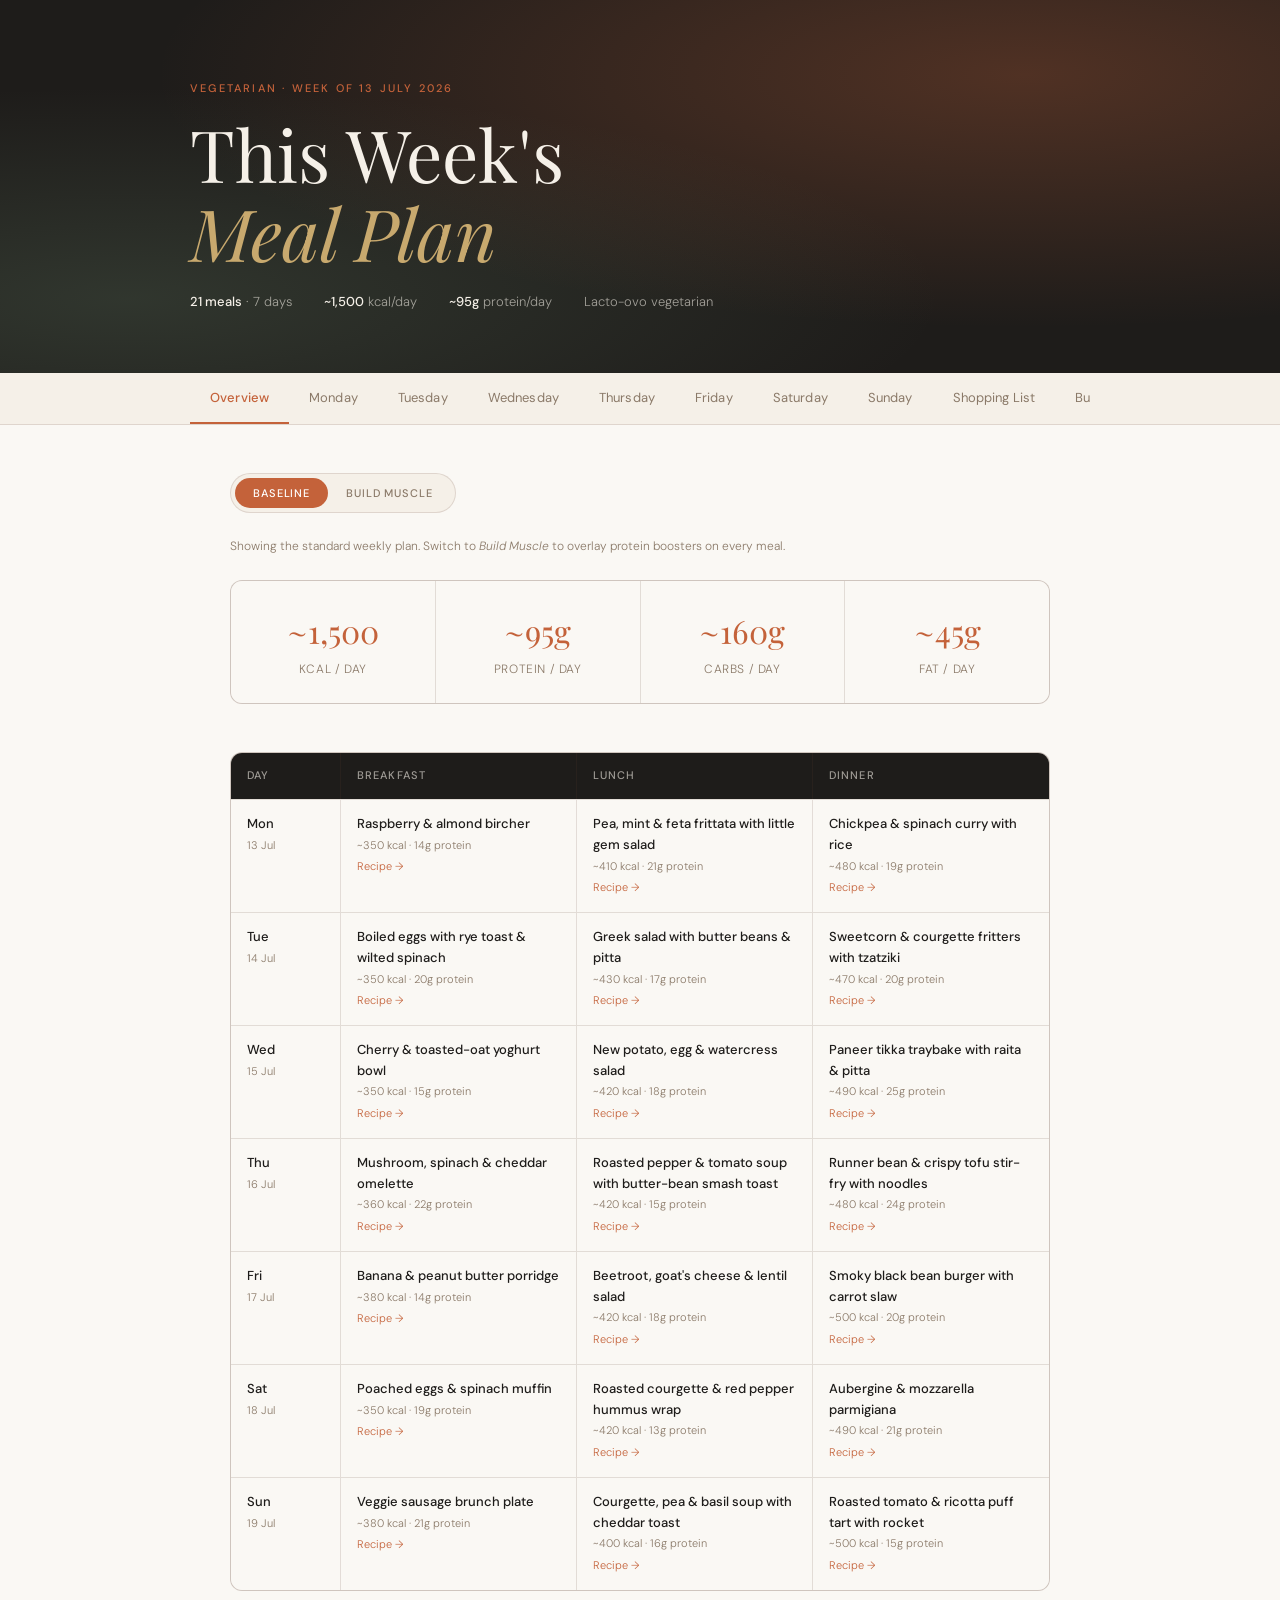
==== meal-plan/index.html @ 2642c8c8 "Weekly meal plan — week of 2026-07-10" ====
<!DOCTYPE html>
<html lang="en">
<head>
<meta charset="UTF-8">
<meta name="viewport" content="width=device-width, initial-scale=1.0">
<title>Weekly Meal Plan — 13 July 2026</title>
<link rel="preconnect" href="https://fonts.googleapis.com">
<link href="https://fonts.googleapis.com/css2?family=Playfair+Display:ital,wght@0,400;0,700;1,400&family=DM+Sans:wght@300;400;500&display=swap" rel="stylesheet">
<style>
  *, *::before, *::after { box-sizing: border-box; margin: 0; padding: 0; }

  :root {
    --cream: #f5f0e8;
    --warm-white: #faf8f4;
    --charcoal: #1e1c1a;
    --brown: #5c3d2e;
    --terracotta: #c4623a;
    --sage: #7a9e7e;
    --gold: #c8a96e;
    --light-brown: #e8d5c0;
    --muted: #8a7968;
    --border: rgba(92,61,46,0.15);
  }

  html { scroll-behavior: smooth; }

  body {
    font-family: 'DM Sans', sans-serif;
    background: var(--warm-white);
    color: var(--charcoal);
    font-weight: 300;
    line-height: 1.6;
    overflow-x: hidden;
  }

  /* HERO */
  .hero {
    background: var(--charcoal);
    color: var(--cream);
    padding: 80px 40px 60px;
    position: relative;
    overflow: hidden;
    min-height: 320px;
    display: flex;
    align-items: flex-end;
  }
  .hero::before {
    content: '';
    position: absolute;
    inset: 0;
    background: radial-gradient(ellipse at 80% 20%, rgba(196,98,58,0.3) 0%, transparent 60%),
                radial-gradient(ellipse at 10% 80%, rgba(122,158,126,0.2) 0%, transparent 50%);
  }
  .hero-inner { position: relative; max-width: 900px; margin: 0 auto; width: 100%; }
  .hero-label {
    font-size: 11px;
    letter-spacing: 0.2em;
    text-transform: uppercase;
    color: var(--terracotta);
    margin-bottom: 16px;
    font-weight: 500;
  }
  .hero h1 {
    font-family: 'Playfair Display', serif;
    font-size: clamp(2.5rem, 6vw, 4.5rem);
    line-height: 1.1;
    margin-bottom: 20px;
    font-weight: 400;
  }
  .hero h1 em { font-style: italic; color: var(--gold); }
  .hero-meta {
    display: flex;
    gap: 32px;
    flex-wrap: wrap;
    font-size: 13px;
    color: rgba(245,240,232,0.6);
  }
  .hero-meta span strong { color: var(--cream); font-weight: 500; }

  /* NAV */
  nav {
    background: var(--cream);
    border-bottom: 1px solid var(--border);
    position: sticky;
    top: 0;
    z-index: 100;
    padding: 0 40px;
  }
  .nav-inner {
    max-width: 900px;
    margin: 0 auto;
    display: flex;
    gap: 0;
    overflow-x: auto;
    scrollbar-width: none;
  }
  .nav-inner::-webkit-scrollbar { display: none; }
  .nav-btn {
    background: none;
    border: none;
    padding: 16px 20px;
    font-family: 'DM Sans', sans-serif;
    font-size: 13px;
    font-weight: 400;
    color: var(--muted);
    cursor: pointer;
    white-space: nowrap;
    border-bottom: 2px solid transparent;
    transition: all 0.2s;
    letter-spacing: 0.01em;
  }
  .nav-btn:hover { color: var(--charcoal); }
  .nav-btn.active { color: var(--terracotta); border-bottom-color: var(--terracotta); font-weight: 500; }

  /* MAIN */
  main { max-width: 900px; margin: 0 auto; padding: 0 40px 80px; }

  /* SECTION */
  .section { display: none; padding-top: 48px; }
  .section.active { display: block; animation: fadeUp 0.4s ease both; }
  @keyframes fadeUp {
    from { opacity: 0; transform: translateY(16px); }
    to { opacity: 1; transform: translateY(0); }
  }

  /* OVERVIEW */
  .stats-row {
    display: grid;
    grid-template-columns: repeat(4, 1fr);
    gap: 1px;
    background: var(--border);
    border: 1px solid var(--border);
    border-radius: 12px;
    overflow: hidden;
    margin-bottom: 48px;
  }
  .stat {
    background: var(--warm-white);
    padding: 24px 20px;
    text-align: center;
  }
  .stat-val { font-family: 'Playfair Display', serif; font-size: 2rem; color: var(--terracotta); }
  .stat-lbl { font-size: 12px; color: var(--muted); margin-top: 4px; letter-spacing: 0.05em; text-transform: uppercase; }

  .week-grid { display: flex; flex-direction: column; gap: 1px; background: var(--border); border: 1px solid var(--border); border-radius: 12px; overflow: hidden; }
  .week-row { display: grid; grid-template-columns: 110px 1fr 1fr 1fr; background: var(--warm-white); }
  .week-row.header { background: var(--charcoal); color: var(--cream); }
  .week-cell { padding: 14px 16px; border-right: 1px solid var(--border); font-size: 13px; }
  .week-cell:last-child { border-right: none; }
  .week-row.header .week-cell { font-size: 11px; letter-spacing: 0.1em; text-transform: uppercase; color: rgba(245,240,232,0.6); font-weight: 500; }
  .week-day { font-weight: 500; font-size: 13px; display: flex; flex-direction: column; gap: 2px; }
  .week-day .date { font-size: 11px; color: var(--muted); font-weight: 300; }
  .meal-title { font-weight: 500; margin-bottom: 2px; color: var(--charcoal); }
  .meal-kcal { font-size: 11px; color: var(--muted); }
  .meal-link { color: var(--terracotta); font-size: 11px; text-decoration: none; margin-top: 4px; display: inline-block; }
  .meal-link:hover { text-decoration: underline; }

  /* DAYS */
  .day-header {
    display: flex;
    align-items: baseline;
    gap: 16px;
    margin-bottom: 28px;
    padding-bottom: 16px;
    border-bottom: 1px solid var(--border);
  }
  .day-title { font-family: 'Playfair Display', serif; font-size: 2rem; font-weight: 400; }
  .day-date { font-size: 13px; color: var(--muted); }

  .meals-grid { display: grid; grid-template-columns: repeat(3, 1fr); gap: 20px; margin-bottom: 20px; }

  .recipe-card {
    border: 1px solid var(--border);
    border-radius: 12px;
    overflow: hidden;
    background: var(--warm-white);
  }
  .recipe-card-head {
    background: var(--cream);
    padding: 16px 18px;
    cursor: pointer;
    user-select: none;
    display: flex;
    flex-direction: column;
    gap: 4px;
    transition: background 0.15s;
  }
  .recipe-card-head:hover { background: var(--light-brown); }
  .recipe-type { font-size: 10px; letter-spacing: 0.15em; text-transform: uppercase; color: var(--terracotta); font-weight: 500; }
  .recipe-name { font-family: 'Playfair Display', serif; font-size: 1.05rem; line-height: 1.3; }
  .recipe-meta { font-size: 11px; color: var(--muted); display: flex; justify-content: space-between; align-items: center; }
  .recipe-toggle { font-size: 16px; color: var(--muted); transition: transform 0.25s; }
  .recipe-toggle.open { transform: rotate(180deg); }

  .recipe-body { display: none; padding: 18px; border-top: 1px solid var(--border); }
  .recipe-body.open { display: block; }
  .recipe-section { font-size: 10px; letter-spacing: 0.15em; text-transform: uppercase; color: var(--muted); font-weight: 500; margin: 14px 0 8px; }
  .recipe-section:first-child { margin-top: 0; }
  .ing-list { list-style: none; }
  .ing-list li { font-size: 13px; padding: 5px 0; border-bottom: 1px solid var(--border); }
  .ing-list li:last-child { border-bottom: none; }
  .step-list { list-style: none; counter-reset: s; }
  .step-list li { counter-increment: s; font-size: 13px; padding: 6px 0 6px 28px; position: relative; border-bottom: 1px solid var(--border); line-height: 1.5; }
  .step-list li:last-child { border-bottom: none; }
  .step-list li::before {
    content: counter(s);
    position: absolute; left: 0; top: 7px;
    width: 18px; height: 18px;
    background: var(--terracotta); color: white;
    border-radius: 50%; font-size: 10px; font-weight: 500;
    display: flex; align-items: center; justify-content: center;
  }
  .tip {
    background: linear-gradient(135deg, rgba(200,169,110,0.15), rgba(200,169,110,0.05));
    border-left: 3px solid var(--gold);
    border-radius: 0 8px 8px 0;
    padding: 10px 12px;
    font-size: 12px;
    color: var(--brown);
    margin-top: 12px;
    line-height: 1.5;
  }

  /* SHOPPING */
  .shop-intro { font-size: 14px; color: var(--muted); margin-bottom: 32px; line-height: 1.7; }
  .shop-grid { display: grid; grid-template-columns: repeat(3, 1fr); gap: 20px; }
  .shop-card { background: var(--warm-white); border: 1px solid var(--border); border-radius: 12px; overflow: hidden; }
  .shop-card-head { background: var(--charcoal); color: var(--cream); padding: 14px 18px; }
  .shop-cat { font-size: 10px; letter-spacing: 0.15em; text-transform: uppercase; color: var(--gold); font-weight: 500; }
  .shop-list { list-style: none; padding: 14px 18px; }
  .shop-list li { font-size: 13px; border-bottom: 1px solid var(--border); }
  .shop-list li:last-child { border-bottom: none; }
  .shop-amount { color: var(--muted); font-size: 12px; margin-left: auto; white-space: nowrap; }

  /* CHECKABLE SHOPPING ITEMS */
  .shop-item {
    display: flex;
    align-items: center;
    gap: 12px;
    cursor: pointer;
    padding: 8px 0;
    min-height: 36px;
    user-select: none;
    -webkit-tap-highlight-color: transparent;
  }
  .shop-check {
    appearance: none;
    -webkit-appearance: none;
    width: 22px;
    height: 22px;
    border: 2px solid var(--terracotta);
    border-radius: 5px;
    background: transparent;
    cursor: pointer;
    flex-shrink: 0;
    position: relative;
    transition: background 0.15s, border-color 0.15s;
    margin: 0;
  }
  .shop-check:hover { border-color: var(--brown); }
  .shop-check:checked { background: var(--terracotta); border-color: var(--terracotta); }
  .shop-check:checked::after {
    content: '';
    position: absolute;
    top: 2px;
    left: 6px;
    width: 5px;
    height: 11px;
    border: solid white;
    border-width: 0 2px 2px 0;
    transform: rotate(45deg);
  }
  .shop-check:focus-visible { outline: 2px solid var(--gold); outline-offset: 2px; }
  .shop-name { flex: 1; color: var(--charcoal); transition: color 0.15s, text-decoration 0.15s; }
  .shop-item:has(.shop-check:checked) .shop-name {
    text-decoration: line-through;
    color: var(--muted);
  }
  .shop-item:has(.shop-check:checked) .shop-amount { opacity: 0.45; }

  /* Reset button — sits next to existing print button */
  .reset-btn {
    display: inline-block;
    margin-bottom: 28px;
    margin-left: 8px;
    background: transparent;
    color: var(--terracotta);
    border: 1px solid var(--terracotta);
    padding: 10px 22px;
    border-radius: 8px;
    font-family: 'DM Sans', sans-serif;
    font-size: 13px;
    font-weight: 500;
    cursor: pointer;
    letter-spacing: 0.03em;
    transition: all 0.15s;
  }
  .reset-btn:hover { background: var(--terracotta); color: white; }

  /* Mobile: bigger tap targets per Apple HIG (44pt minimum) */
  @media (max-width: 700px) {
    .shop-item { min-height: 44px; gap: 14px; }
    .shop-check { width: 26px; height: 26px; }
    .shop-check:checked::after { top: 3px; left: 8px; width: 6px; height: 12px; }
    .shop-list { padding: 14px 16px; }
  }

  .print-btn {
    display: inline-block;
    margin-bottom: 28px;
    background: var(--terracotta);
    color: white;
    border: none;
    padding: 10px 22px;
    border-radius: 8px;
    font-family: 'DM Sans', sans-serif;
    font-size: 13px;
    font-weight: 500;
    cursor: pointer;
    letter-spacing: 0.03em;
    transition: background 0.15s;
  }
  .print-btn:hover { background: var(--brown); }

  /* SECTION TITLE */
  .section-title { font-family: 'Playfair Display', serif; font-size: 1.6rem; margin-bottom: 6px; }
  .section-sub { font-size: 13px; color: var(--muted); margin-bottom: 32px; }

  /* MUSCLE VIEW */
  .muscle-h2 { font-family: 'Playfair Display', serif; font-size: 1.4rem; font-weight: 400; margin: 40px 0 14px; }
  .muscle-lead { font-size: 15px; line-height: 1.7; color: var(--brown); padding: 20px 24px; background: var(--cream); border-left: 3px solid var(--terracotta); border-radius: 0 8px 8px 0; margin-bottom: 32px; }
  .muscle-note { font-size: 13px; line-height: 1.7; color: var(--muted); margin: 4px 0 24px; }
  .stats-compare .stat-from { font-size: 10px; letter-spacing: 0.06em; color: var(--gold); margin-top: 6px; text-transform: uppercase; font-weight: 500; }

  .lever-grid { display: grid; grid-template-columns: repeat(4, 1fr); gap: 14px; margin-bottom: 8px; }
  .lever-card { background: var(--warm-white); border: 1px solid var(--border); border-radius: 12px; padding: 20px; }
  .lever-num { font-family: 'Playfair Display', serif; font-size: 1.5rem; color: var(--gold); font-style: italic; line-height: 1; }
  .lever-title { font-family: 'Playfair Display', serif; font-size: 1.15rem; margin: 4px 0 8px; }
  .lever-card p { font-size: 13px; color: var(--brown); line-height: 1.6; }

  .swap-grid { display: flex; flex-direction: column; gap: 10px; }
  .swap-card { background: var(--warm-white); border: 1px solid var(--border); border-radius: 12px; overflow: hidden; }
  .swap-time { background: var(--charcoal); color: var(--gold); padding: 10px 18px; font-size: 11px; letter-spacing: 0.15em; text-transform: uppercase; font-weight: 500; }
  .swap-cols { display: grid; grid-template-columns: 1fr 2fr 0.7fr; gap: 1px; background: var(--border); }
  .swap-col { background: var(--warm-white); padding: 14px 18px; }
  .swap-label { font-size: 10px; letter-spacing: 0.1em; text-transform: uppercase; color: var(--muted); margin-bottom: 6px; font-weight: 500; }
  .swap-col p { font-size: 13px; color: var(--charcoal); line-height: 1.5; }
  .swap-gain { font-family: 'Playfair Display', serif; font-size: 1.2rem; color: var(--terracotta); }

  .risk-grid { display: grid; grid-template-columns: repeat(3, 1fr); gap: 12px; }
  .risk-card { background: var(--warm-white); border: 1px solid var(--border); border-left: 3px solid var(--sage); border-radius: 0 12px 12px 0; padding: 16px 18px; }
  .risk-title { font-weight: 500; font-size: 14px; color: var(--charcoal); margin-bottom: 6px; }
  .risk-card p { font-size: 12px; color: var(--brown); line-height: 1.6; }

  .trainer-q { background: var(--cream); border-radius: 12px; padding: 22px 28px; }
  .trainer-q-title { font-weight: 500; font-size: 14px; margin-bottom: 12px; color: var(--charcoal); }
  .trainer-list { padding-left: 22px; }
  .trainer-list li { font-size: 13px; padding: 6px 0; color: var(--brown); line-height: 1.6; }

  /* MODE TOGGLE */
  .mode-toggle {
    display: inline-flex;
    background: var(--cream);
    border: 1px solid var(--border);
    border-radius: 999px;
    padding: 4px;
    margin-bottom: 24px;
    gap: 0;
  }
  .mode-btn {
    background: none;
    border: none;
    padding: 8px 18px;
    font-family: 'DM Sans', sans-serif;
    font-size: 11px;
    letter-spacing: 0.08em;
    color: var(--muted);
    cursor: pointer;
    border-radius: 999px;
    transition: all 0.2s;
    text-transform: uppercase;
    font-weight: 500;
  }
  .mode-btn:hover { color: var(--charcoal); }
  .mode-btn.active { background: var(--terracotta); color: white; }
  .mode-caption { font-size: 12px; color: var(--muted); margin-bottom: 24px; line-height: 1.6; }
  body[data-mode="muscle"] .mode-caption-base { display: none; }
  body[data-mode="base"] .mode-caption-muscle { display: none; }

  /* MEAL BOOST INDICATOR */
  .meal-boost {
    display: none;
    font-size: 11px;
    color: var(--terracotta);
    margin-top: 6px;
    padding-top: 6px;
    border-top: 1px dashed rgba(196,98,58,0.3);
    font-style: italic;
    line-height: 1.4;
  }
  .meal-boost::before { content: '+ '; font-weight: 600; font-style: normal; }
  body[data-mode="muscle"] .meal-boost { display: block; }

  /* TOOLS GRID */
  .tools-grid {
    display: grid;
    grid-template-columns: repeat(2, 1fr);
    gap: 14px;
    margin: 8px 0 24px;
  }
  .tool-card {
    background: var(--warm-white);
    border: 1px solid var(--border);
    border-radius: 12px;
    padding: 22px;
  }
  .tool-title { font-family: 'Playfair Display', serif; font-size: 1.15rem; margin-bottom: 4px; }
  .tool-desc { font-size: 12.5px; color: var(--muted); margin-bottom: 16px; line-height: 1.55; }
  .tool-btn {
    background: var(--terracotta);
    color: white;
    border: none;
    padding: 10px 22px;
    border-radius: 8px;
    font-family: 'DM Sans', sans-serif;
    font-size: 12.5px;
    font-weight: 500;
    cursor: pointer;
    letter-spacing: 0.03em;
    transition: background 0.15s;
  }
  .tool-btn:hover { background: var(--brown); }

  /* MERGED SHOPPING LIST */
  .merged-badge { color: var(--terracotta); font-weight: 600; margin-right: 4px; font-size: 11px; }
  .merged-key { display: flex; gap: 18px; font-size: 11px; color: var(--muted); margin: 12px 0 24px; flex-wrap: wrap; }
  .merged-key span { display: inline-flex; align-items: center; gap: 6px; }
  .key-bumped { color: var(--terracotta); font-weight: 600; }
  .key-new { color: var(--terracotta); font-weight: 600; }

  /* LIFT LOG */
  .session-meta {
    display: grid;
    grid-template-columns: repeat(4, 1fr);
    gap: 1px;
    background: var(--border);
    border: 1px solid var(--border);
    border-radius: 8px;
    overflow: hidden;
    margin-bottom: 18px;
  }
  .session-meta-cell { background: var(--warm-white); padding: 12px 16px; }
  .session-meta-label { font-size: 10px; text-transform: uppercase; letter-spacing: 0.1em; color: var(--muted); font-weight: 500; }
  .session-meta-line { height: 22px; border-bottom: 1px solid var(--charcoal); margin-top: 8px; }
  .scale-hint { font-size: 10px; color: var(--muted); margin-top: 4px; }

  .lift-table { width: 100%; border-collapse: collapse; margin: 8px 0 24px; font-size: 13px; }
  .lift-table th, .lift-table td { border: 1px solid var(--border); padding: 12px 14px; text-align: left; vertical-align: middle; }
  .lift-table th { background: var(--charcoal); color: var(--cream); font-weight: 500; font-size: 10px; letter-spacing: 0.1em; text-transform: uppercase; }
  .lift-table th.set-col { text-align: center; width: 80px; }
  .lift-table td.set-col { text-align: center; color: rgba(0,0,0,0.18); letter-spacing: 0.15em; }
  .lift-cat { font-size: 10px; color: var(--terracotta); letter-spacing: 0.08em; text-transform: uppercase; font-weight: 500; }
  .lift-name { font-weight: 500; margin-top: 2px; }
  .lift-hint { font-size: 11px; color: var(--muted); margin-top: 2px; font-style: italic; }
  .lift-row td { background: var(--warm-white); }
  .lift-row:nth-child(even) td { background: var(--cream); }

  .progress-strip {
    display: grid;
    grid-template-columns: 120px repeat(4, 1fr);
    gap: 1px;
    background: var(--border);
    border: 1px solid var(--border);
    border-radius: 8px;
    overflow: hidden;
    font-size: 12px;
    margin: 8px 0 16px;
  }
  .progress-strip > div { background: var(--warm-white); padding: 10px 12px; }
  .progress-strip > .ph { background: var(--charcoal); color: var(--cream); font-size: 10px; text-transform: uppercase; letter-spacing: 0.1em; font-weight: 500; }
  .progress-empty { height: 16px; border-bottom: 1px solid var(--border); }

  /* FOCUSED PRINT */
  @media print {
    body[data-printing] .hero,
    body[data-printing] nav,
    body[data-printing] .section,
    body[data-printing] .tool-btn,
    body[data-printing] .print-btn,
    body[data-printing] .reset-btn,
    body[data-printing] .mode-toggle { display: none !important; }
    body[data-printing="shopping-muscle"] #shopping-muscle,
    body[data-printing="lift-log"] #lift-log,
    body[data-printing="shopping"] #shopping { display: block !important; }
    body[data-printing] main { padding: 0 !important; }
    body[data-printing] .section-title { margin-top: 0; }
    /* Hide checkboxes on paper; hide already-checked items entirely so the
       printed list shows only what's still needed. */
    body[data-printing] .shop-check { display: none !important; }
    body[data-printing] .shop-list li:has(.shop-check:checked) { display: none !important; }
    @page { margin: 12mm; }
  }

  @media (max-width: 700px) {
    .hero { padding: 60px 20px 40px; }
    nav { padding: 0 20px; }
    main { padding: 0 20px 60px; }
    .stats-row { grid-template-columns: repeat(2, 1fr); }
    .meals-grid { grid-template-columns: 1fr; }
    .shop-grid { grid-template-columns: 1fr; }
    .week-grid { display: none; }
    .lever-grid { grid-template-columns: 1fr; }
    .risk-grid { grid-template-columns: 1fr; }
    .swap-cols { grid-template-columns: 1fr; }
  }

  @media print {
    nav, .nav-btn { display: none !important; }
    .section { display: block !important; }
    .recipe-body { display: block !important; }
  }
</style>
</head>
<body data-week="2026-07-13">

<div class="hero">
  <div class="hero-inner">
    <div class="hero-label">Vegetarian · Week of 13 July 2026</div>
    <h1>This Week's<br><em>Meal Plan</em></h1>
    <div class="hero-meta">
      <span><strong>21 meals</strong> · 7 days</span>
      <span><strong data-base="~1,500" data-muscle="~1,750">~1,500</strong> kcal/day</span>
      <span><strong data-base="~95g" data-muscle="~130g">~95g</strong> protein/day</span>
      <span>Lacto-ovo vegetarian</span>
    </div>
  </div>
</div>

<nav>
  <div class="nav-inner">
    <button class="nav-btn active" onclick="showSection('overview')">Overview</button>
    <button class="nav-btn" onclick="showSection('mon')">Monday</button>
    <button class="nav-btn" onclick="showSection('tue')">Tuesday</button>
    <button class="nav-btn" onclick="showSection('wed')">Wednesday</button>
    <button class="nav-btn" onclick="showSection('thu')">Thursday</button>
    <button class="nav-btn" onclick="showSection('fri')">Friday</button>
    <button class="nav-btn" onclick="showSection('sat')">Saturday</button>
    <button class="nav-btn" onclick="showSection('sun')">Sunday</button>
    <button class="nav-btn" onclick="showSection('shopping')">Shopping List</button>
    <button class="nav-btn" onclick="showSection('muscle')">Build Muscle</button>
  </div>
</nav>

<main>

<!-- OVERVIEW -->
<div id="overview" class="section active">
  <div class="mode-toggle" role="tablist" aria-label="Mode">
    <button class="mode-btn active" data-mode="base" onclick="setMode('base')">Baseline</button>
    <button class="mode-btn" data-mode="muscle" onclick="setMode('muscle')">Build Muscle</button>
  </div>
  <div class="mode-caption mode-caption-base">Showing the standard weekly plan. Switch to <em>Build Muscle</em> to overlay protein boosters on every meal.</div>
  <div class="mode-caption mode-caption-muscle">Muscle mode: each meal shows the booster to add, and the stats below reflect the adjusted daily targets.</div>
  <div class="stats-row">
    <div class="stat"><div class="stat-val" data-base="~1,500" data-muscle="~1,750">~1,500</div><div class="stat-lbl">kcal / day</div></div>
    <div class="stat"><div class="stat-val" data-base="~95g" data-muscle="~130g">~95g</div><div class="stat-lbl">Protein / day</div></div>
    <div class="stat"><div class="stat-val" data-base="~160g" data-muscle="~175g">~160g</div><div class="stat-lbl">Carbs / day</div></div>
    <div class="stat"><div class="stat-val" data-base="~45g" data-muscle="~55g">~45g</div><div class="stat-lbl">Fat / day</div></div>
  </div>
  <div class="week-grid">
    <div class="week-row header">
      <div class="week-cell">Day</div>
      <div class="week-cell">Breakfast</div>
      <div class="week-cell">Lunch</div>
      <div class="week-cell">Dinner</div>
    </div>
    <div class="week-row">
      <div class="week-cell"><div class="week-day">Mon<span class="date">13 Jul</span></div></div>
      <div class="week-cell"><div class="meal-title">Raspberry & almond bircher</div><div class="meal-kcal">~350 kcal · 14g protein</div><div class="meal-boost">25g protein powder stirred in, +50g Greek yoghurt</div><a class="meal-link" onclick="showSection('mon')">Recipe →</a></div>
      <div class="week-cell"><div class="meal-title">Pea, mint & feta frittata with little gem salad</div><div class="meal-kcal">~410 kcal · 21g protein</div><div class="meal-boost">+30g feta, 1 tbsp toasted mixed seeds</div><a class="meal-link" onclick="showSection('mon')">Recipe →</a></div>
      <div class="week-cell"><div class="meal-title">Chickpea & spinach curry with rice</div><div class="meal-kcal">~480 kcal · 19g protein</div><div class="meal-boost">+½ tin chickpeas, 2 tbsp extra Greek yoghurt</div><a class="meal-link" onclick="showSection('mon')">Recipe →</a></div>
    </div>
    <div class="week-row">
      <div class="week-cell"><div class="week-day">Tue<span class="date">14 Jul</span></div></div>
      <div class="week-cell"><div class="meal-title">Boiled eggs with rye toast & wilted spinach</div><div class="meal-kcal">~350 kcal · 20g protein</div><div class="meal-boost">+100g cottage cheese on the side</div><a class="meal-link" onclick="showSection('tue')">Recipe →</a></div>
      <div class="week-cell"><div class="meal-title">Greek salad with butter beans & pitta</div><div class="meal-kcal">~430 kcal · 17g protein</div><div class="meal-boost">+½ tin butter beans, +30g feta</div><a class="meal-link" onclick="showSection('tue')">Recipe →</a></div>
      <div class="week-cell"><div class="meal-title">Sweetcorn & courgette fritters with tzatziki</div><div class="meal-kcal">~470 kcal · 20g protein</div><div class="meal-boost">+1 egg in the batter, +2 tbsp Greek yoghurt in the tzatziki</div><a class="meal-link" onclick="showSection('tue')">Recipe →</a></div>
    </div>
    <div class="week-row">
      <div class="week-cell"><div class="week-day">Wed<span class="date">15 Jul</span></div></div>
      <div class="week-cell"><div class="meal-title">Cherry & toasted-oat yoghurt bowl</div><div class="meal-kcal">~350 kcal · 15g protein</div><div class="meal-boost">25g protein powder stirred through the yoghurt</div><a class="meal-link" onclick="showSection('wed')">Recipe →</a></div>
      <div class="week-cell"><div class="meal-title">New potato, egg & watercress salad</div><div class="meal-kcal">~420 kcal · 18g protein</div><div class="meal-boost">+1 egg (3 total), +50g Greek yoghurt in the dressing</div><a class="meal-link" onclick="showSection('wed')">Recipe →</a></div>
      <div class="week-cell"><div class="meal-title">Paneer tikka traybake with raita & pitta</div><div class="meal-kcal">~490 kcal · 25g protein</div><div class="meal-boost">+50g paneer (150g total)</div><a class="meal-link" onclick="showSection('wed')">Recipe →</a></div>
    </div>
    <div class="week-row">
      <div class="week-cell"><div class="week-day">Thu<span class="date">16 Jul</span></div></div>
      <div class="week-cell"><div class="meal-title">Mushroom, spinach & cheddar omelette</div><div class="meal-kcal">~360 kcal · 22g protein</div><div class="meal-boost">3 eggs instead of 2, +10g extra cheddar</div><a class="meal-link" onclick="showSection('thu')">Recipe →</a></div>
      <div class="week-cell"><div class="meal-title">Roasted pepper & tomato soup with butter-bean smash toast</div><div class="meal-kcal">~420 kcal · 15g protein</div><div class="meal-boost">+½ tin butter beans in the smash, +20g cheddar melted on the toast</div><a class="meal-link" onclick="showSection('thu')">Recipe →</a></div>
      <div class="week-cell"><div class="meal-title">Runner bean & crispy tofu stir-fry with noodles</div><div class="meal-kcal">~480 kcal · 24g protein</div><div class="meal-boost">+100g tofu (250g total), 1 tbsp toasted seeds</div><a class="meal-link" onclick="showSection('thu')">Recipe →</a></div>
    </div>
    <div class="week-row">
      <div class="week-cell"><div class="week-day">Fri<span class="date">17 Jul</span></div></div>
      <div class="week-cell"><div class="meal-title">Banana & peanut butter porridge</div><div class="meal-kcal">~380 kcal · 14g protein</div><div class="meal-boost">25g protein powder whisked in, +1 tbsp peanut butter</div><a class="meal-link" onclick="showSection('fri')">Recipe →</a></div>
      <div class="week-cell"><div class="meal-title">Beetroot, goat's cheese & lentil salad</div><div class="meal-kcal">~420 kcal · 18g protein</div><div class="meal-boost">+½ pouch Puy lentils, +25g goat's cheese</div><a class="meal-link" onclick="showSection('fri')">Recipe →</a></div>
      <div class="week-cell"><div class="meal-title">Smoky black bean burger with carrot slaw</div><div class="meal-kcal">~500 kcal · 20g protein</div><div class="meal-boost">+1 fried egg on top, +25g cheddar</div><a class="meal-link" onclick="showSection('fri')">Recipe →</a></div>
    </div>
    <div class="week-row">
      <div class="week-cell"><div class="week-day">Sat<span class="date">18 Jul</span></div></div>
      <div class="week-cell"><div class="meal-title">Poached eggs & spinach muffin</div><div class="meal-kcal">~350 kcal · 19g protein</div><div class="meal-boost">3 eggs instead of 2, +100g cottage cheese on the side</div><a class="meal-link" onclick="showSection('sat')">Recipe →</a></div>
      <div class="week-cell"><div class="meal-title">Roasted courgette & red pepper hummus wrap</div><div class="meal-kcal">~420 kcal · 13g protein</div><div class="meal-boost">Extra 2 tbsp hummus, 1 tbsp toasted mixed seeds</div><a class="meal-link" onclick="showSection('sat')">Recipe →</a></div>
      <div class="week-cell"><div class="meal-title">Aubergine & mozzarella parmigiana</div><div class="meal-kcal">~490 kcal · 21g protein</div><div class="meal-boost">+½ ball mozzarella (use the whole ball)</div><a class="meal-link" onclick="showSection('sat')">Recipe →</a></div>
    </div>
    <div class="week-row">
      <div class="week-cell"><div class="week-day">Sun<span class="date">19 Jul</span></div></div>
      <div class="week-cell"><div class="meal-title">Veggie sausage brunch plate</div><div class="meal-kcal">~380 kcal · 21g protein</div><div class="meal-boost">+1 egg, +1 sausage (3 total)</div><a class="meal-link" onclick="showSection('sun')">Recipe →</a></div>
      <div class="week-cell"><div class="meal-title">Courgette, pea & basil soup with cheddar toast</div><div class="meal-kcal">~400 kcal · 16g protein</div><div class="meal-boost">+2 tbsp Greek yoghurt swirled in, +20g cheddar on the toast</div><a class="meal-link" onclick="showSection('sun')">Recipe →</a></div>
      <div class="week-cell"><div class="meal-title">Roasted tomato & ricotta puff tart with rocket</div><div class="meal-kcal">~500 kcal · 15g protein</div><div class="meal-boost">+50g ricotta dotted over, 1 tbsp toasted seeds</div><a class="meal-link" onclick="showSection('sun')">Recipe →</a></div>
    </div>
  </div>
</div>

<!-- MONDAY -->
<div id="mon" class="section">
  <div class="day-header"><div class="day-title">Monday</div><div class="day-date">13 July 2026</div></div>
  <div class="meals-grid">
    <div class="recipe-card">
      <div class="recipe-card-head" onclick="toggleRecipe(this)">
        <div class="recipe-type">Breakfast</div>
        <div class="recipe-name">Raspberry & almond bircher</div>
        <div class="recipe-meta"><span>~350 kcal · 14g protein</span><span class="recipe-toggle">▾</span></div>
      </div>
      <div class="recipe-body">
        <div class="recipe-section">Ingredients</div>
        <ul class="ing-list"><li>50g rolled oats</li><li>150ml whole milk</li><li>100g Greek yoghurt</li><li>150g raspberries</li><li>1 tbsp flaked almonds, toasted</li><li>1 tsp honey, ½ tsp vanilla extract</li></ul>
        <div class="recipe-section">Method</div>
        <ol class="step-list"><li>The night before: stir the oats, milk, vanilla and half the yoghurt together in a jar. Refrigerate.</li><li>In the morning, crush half the raspberries with the honey to a rough purée.</li><li>Ripple the purée through the oats with the remaining yoghurt — don't fully mix it.</li><li>Top with the whole raspberries and the toasted almonds.</li></ol>
        <div class="tip">Rippling the crushed fruit through rather than stirring it in keeps bright seams of raspberry in every spoonful — and July British raspberries need nothing beyond that teaspoon of honey.</div>
      </div>
    </div>
    <div class="recipe-card">
      <div class="recipe-card-head" onclick="toggleRecipe(this)">
        <div class="recipe-type">Lunch</div>
        <div class="recipe-name">Pea, mint & feta frittata with little gem salad</div>
        <div class="recipe-meta"><span>~410 kcal · 21g protein</span><span class="recipe-toggle">▾</span></div>
      </div>
      <div class="recipe-body">
        <div class="recipe-section">Ingredients</div>
        <ul class="ing-list"><li>2 large eggs</li><li>75g frozen peas, defrosted</li><li>30g feta, crumbled</li><li>1 spring onion, sliced</li><li>Small handful mint, chopped</li><li>Little gem leaves, 4 radishes, sliced</li><li>1 tbsp olive oil, squeeze of lemon</li><li>1 slice sourdough</li></ul>
        <div class="recipe-section">Method</div>
        <ol class="step-list"><li>Heat the grill. Whisk the eggs, season, and fold in the peas, spring onion, mint and most of the feta.</li><li>Pour into a small oiled ovenproof frying pan and cook over low heat 4–5 mins until the edges set.</li><li>Slide under the grill 2–3 mins until puffed and golden. Rest 2 mins.</li><li>Serve with the little gem and radishes dressed in the oil and lemon, remaining feta over, and the sourdough.</li></ol>
        <div class="tip">A frittata keeps cooking after it leaves the heat — pull it while the centre still has a slight wobble and it stays silky rather than rubbery.</div>
      </div>
    </div>
    <div class="recipe-card">
      <div class="recipe-card-head" onclick="toggleRecipe(this)">
        <div class="recipe-type">Dinner</div>
        <div class="recipe-name">Chickpea & spinach curry with rice</div>
        <div class="recipe-meta"><span>~480 kcal · 19g protein</span><span class="recipe-toggle">▾</span></div>
      </div>
      <div class="recipe-body">
        <div class="recipe-section">Ingredients</div>
        <ul class="ing-list"><li>½ × 400g tin chickpeas, drained</li><li>100g baby spinach</li><li>60g basmati rice (dry)</li><li>½ onion, chopped; 1 garlic clove & thumb of ginger, grated</li><li>1 tsp garam masala, ½ tsp ground cumin, ¼ tsp turmeric, pinch chilli</li><li>200g (½ tin) chopped tomatoes</li><li>2 tbsp Greek yoghurt, fresh coriander</li><li>1 tbsp neutral oil</li></ul>
        <div class="recipe-section">Method</div>
        <ol class="step-list"><li>Cook the rinsed rice in salted water, lid on, 11 mins. Rest.</li><li>Soften the onion in the oil, 5 mins. Add garlic, ginger and the spices, 1 min until fragrant.</li><li>Add the tomatoes, chickpeas and a splash of water; simmer 10 mins until thick.</li><li>Wilt the spinach in a handful at a time, then take off the heat, swirl through the yoghurt and finish with coriander over the rice.</li></ol>
        <div class="tip">Take the pan off the heat before the yoghurt goes in — stirred into a bubbling sauce it splits, stirred into a resting one it turns the curry creamy.</div>
      </div>
    </div>
  </div>
</div>

<!-- TUESDAY -->
<div id="tue" class="section">
  <div class="day-header"><div class="day-title">Tuesday</div><div class="day-date">14 July 2026</div></div>
  <div class="meals-grid">
    <div class="recipe-card">
      <div class="recipe-card-head" onclick="toggleRecipe(this)">
        <div class="recipe-type">Breakfast</div>
        <div class="recipe-name">Boiled eggs with rye toast & wilted spinach</div>
        <div class="recipe-meta"><span>~350 kcal · 20g protein</span><span class="recipe-toggle">▾</span></div>
      </div>
      <div class="recipe-body">
        <div class="recipe-section">Ingredients</div>
        <ul class="ing-list"><li>2 large eggs</li><li>2 slices rye bread</li><li>Big handful baby spinach</li><li>1 tsp butter</li><li>Few chives, snipped</li><li>Black pepper, pinch of salt</li></ul>
        <div class="recipe-section">Method</div>
        <ol class="step-list"><li>Lower the eggs into boiling water and cook 7 mins. Cool briefly in cold water and peel.</li><li>Wilt the spinach in the butter over medium heat, 1 min. Season.</li><li>Toast the rye bread and top with the spinach.</li><li>Halve the eggs over the top and finish with chives and plenty of pepper.</li></ol>
        <div class="tip">Seven minutes is the sweet spot — a fully set white with a fudgy, just-soft centre that holds its shape on the toast.</div>
      </div>
    </div>
    <div class="recipe-card">
      <div class="recipe-card-head" onclick="toggleRecipe(this)">
        <div class="recipe-type">Lunch</div>
        <div class="recipe-name">Greek salad with butter beans & pitta</div>
        <div class="recipe-meta"><span>~430 kcal · 17g protein</span><span class="recipe-toggle">▾</span></div>
      </div>
      <div class="recipe-body">
        <div class="recipe-section">Ingredients</div>
        <ul class="ing-list"><li>2 large vine tomatoes, chunked</li><li>¼ cucumber, chunked</li><li>¼ red onion, finely sliced</li><li>½ × 400g tin butter beans, drained</li><li>40g feta, in one slab</li><li>6 Kalamata olives</li><li>1 wholemeal pitta, toasted</li><li>1 tbsp olive oil, 1 tsp red wine vinegar, ½ tsp dried oregano</li></ul>
        <div class="recipe-section">Method</div>
        <ol class="step-list"><li>Salt the tomato chunks and leave 5 mins to draw out their juices.</li><li>Toss with the cucumber, onion, butter beans, olives, oil and vinegar.</li><li>Sit the feta on top in a slab — don't crumble it — and scatter with the oregano.</li><li>Serve with the toasted pitta for scooping.</li></ol>
        <div class="tip">The butter beans soak up the tomato juices and dressing like tiny sponges — they're what turns a side salad into lunch. Greeks serve the feta whole; it's better that way.</div>
      </div>
    </div>
    <div class="recipe-card">
      <div class="recipe-card-head" onclick="toggleRecipe(this)">
        <div class="recipe-type">Dinner</div>
        <div class="recipe-name">Sweetcorn & courgette fritters with tzatziki</div>
        <div class="recipe-meta"><span>~470 kcal · 20g protein</span><span class="recipe-toggle">▾</span></div>
      </div>
      <div class="recipe-body">
        <div class="recipe-section">Ingredients</div>
        <ul class="ing-list"><li>100g frozen sweetcorn, defrosted</li><li>½ courgette, coarsely grated and squeezed dry</li><li>1 large egg</li><li>3 tbsp plain flour, ½ tsp baking powder</li><li>2 spring onions, sliced</li><li>Tzatziki: 100g Greek yoghurt, ¼ cucumber grated & squeezed, small handful mint</li><li>Handful rocket, squeeze of lemon</li><li>1 tbsp olive oil</li></ul>
        <div class="recipe-section">Method</div>
        <ol class="step-list"><li>Squeeze the grated courgette in a clean tea towel until no more water comes out.</li><li>Whisk the egg, flour and baking powder into a thick batter; fold in the sweetcorn, courgette and spring onions. Season well.</li><li>Fry spoonfuls in the oil over medium heat, 2–3 mins per side, until deep golden — you should get 4–5 fritters.</li><li>Stir the tzatziki together and serve alongside, with the rocket dressed in lemon.</li></ol>
        <div class="tip">Water is the enemy of a crisp fritter — squeeze the courgette harder than feels reasonable, and squeeze the grated cucumber for the tzatziki too.</div>
      </div>
    </div>
  </div>
</div>

<!-- WEDNESDAY -->
<div id="wed" class="section">
  <div class="day-header"><div class="day-title">Wednesday</div><div class="day-date">15 July 2026</div></div>
  <div class="meals-grid">
    <div class="recipe-card">
      <div class="recipe-card-head" onclick="toggleRecipe(this)">
        <div class="recipe-type">Breakfast</div>
        <div class="recipe-name">Cherry & toasted-oat yoghurt bowl</div>
        <div class="recipe-meta"><span>~350 kcal · 15g protein</span><span class="recipe-toggle">▾</span></div>
      </div>
      <div class="recipe-body">
        <div class="recipe-section">Ingredients</div>
        <ul class="ing-list"><li>200g Greek yoghurt</li><li>150g cherries, halved and stoned</li><li>30g rolled oats</li><li>1 tbsp flaked almonds</li><li>1 tsp honey, pinch of cinnamon</li><li>½ tsp vanilla extract</li></ul>
        <div class="recipe-section">Method</div>
        <ol class="step-list"><li>Toast the oats and almonds in a dry pan with the cinnamon, 3–4 mins, until golden and nutty.</li><li>Off the heat, stir in the honey so it clumps into rough clusters. Cool 2 mins.</li><li>Stir the vanilla through the yoghurt and spoon into a bowl.</li><li>Top with the cherries and the crunchy oat clusters.</li></ol>
        <div class="tip">British cherries peak in mid-July and barely last a month — press each one with the flat of a knife and the stone slips out without a gadget.</div>
      </div>
    </div>
    <div class="recipe-card">
      <div class="recipe-card-head" onclick="toggleRecipe(this)">
        <div class="recipe-type">Lunch</div>
        <div class="recipe-name">New potato, egg & watercress salad</div>
        <div class="recipe-meta"><span>~420 kcal · 18g protein</span><span class="recipe-toggle">▾</span></div>
      </div>
      <div class="recipe-body">
        <div class="recipe-section">Ingredients</div>
        <ul class="ing-list"><li>200g new potatoes, halved</li><li>2 large eggs</li><li>Big handful watercress</li><li>4 radishes, thinly sliced</li><li>Few chives, snipped</li><li>Dressing: 3 tbsp Greek yoghurt, 1 tsp Dijon, squeeze of lemon, 1 tbsp olive oil</li></ul>
        <div class="recipe-section">Method</div>
        <ol class="step-list"><li>Boil the potatoes in salted water 12–15 mins until tender. Boil the eggs alongside for 8 mins; cool and peel.</li><li>Whisk the dressing ingredients together and season.</li><li>Toss the potatoes in the dressing while still warm.</li><li>Fold through the watercress and radishes, quarter the eggs over the top, and finish with chives.</li></ol>
        <div class="tip">Dress the potatoes warm — they drink up the dressing as they cool. Cold potatoes just wear it.</div>
      </div>
    </div>
    <div class="recipe-card">
      <div class="recipe-card-head" onclick="toggleRecipe(this)">
        <div class="recipe-type">Dinner</div>
        <div class="recipe-name">Paneer tikka traybake with raita & pitta</div>
        <div class="recipe-meta"><span>~490 kcal · 25g protein</span><span class="recipe-toggle">▾</span></div>
      </div>
      <div class="recipe-body">
        <div class="recipe-section">Ingredients</div>
        <ul class="ing-list"><li>100g paneer, in large cubes</li><li>Marinade: 3 tbsp Greek yoghurt, 1 tsp garam masala, ½ tsp smoked paprika, ¼ tsp turmeric, squeeze of lemon</li><li>1 red pepper, chunked</li><li>½ red onion, in wedges</li><li>Raita: 50g Greek yoghurt, ¼ cucumber grated, few mint leaves</li><li>1 wholemeal pitta</li><li>1 tbsp neutral oil</li></ul>
        <div class="recipe-section">Method</div>
        <ol class="step-list"><li>Stir the marinade together, coat the paneer and leave 15 mins (longer if you can).</li><li>Heat oven to 210°C. Toss the pepper and onion with the oil and roast 10 mins.</li><li>Add the paneer to the tray and roast 12–15 mins more, until charred at the edges.</li><li>Stir the raita together, warm the pitta, and pile everything in.</li></ol>
        <div class="tip">Paneer doesn't melt, so it can take fierce heat — the goal is charred corners and a springy middle. The yoghurt marinade is what catches and colours.</div>
      </div>
    </div>
  </div>
</div>

<!-- THURSDAY -->
<div id="thu" class="section">
  <div class="day-header"><div class="day-title">Thursday</div><div class="day-date">16 July 2026</div></div>
  <div class="meals-grid">
    <div class="recipe-card">
      <div class="recipe-card-head" onclick="toggleRecipe(this)">
        <div class="recipe-type">Breakfast</div>
        <div class="recipe-name">Mushroom, spinach & cheddar omelette</div>
        <div class="recipe-meta"><span>~360 kcal · 22g protein</span><span class="recipe-toggle">▾</span></div>
      </div>
      <div class="recipe-body">
        <div class="recipe-section">Ingredients</div>
        <ul class="ing-list"><li>2 large eggs</li><li>100g chestnut mushrooms, sliced</li><li>Handful baby spinach</li><li>20g mature cheddar, grated</li><li>1 slice sourdough, toasted</li><li>1 tsp butter, black pepper</li></ul>
        <div class="recipe-section">Method</div>
        <ol class="step-list"><li>Fry the mushrooms in a hot, dry pan 4–5 mins until golden; add the spinach to wilt, then tip out.</li><li>Whisk the eggs with a pinch of salt. Melt the butter in the same pan over medium heat.</li><li>Add the eggs, drawing the edges in as they set. While still glossy on top, scatter over the cheese and the mushroom mix.</li><li>Fold, slide onto the plate, and serve with the toast.</li></ol>
        <div class="tip">Mushrooms brown in a dry pan and steam in a buttered one — fat comes after colour, not before. It's the difference between golden and grey.</div>
      </div>
    </div>
    <div class="recipe-card">
      <div class="recipe-card-head" onclick="toggleRecipe(this)">
        <div class="recipe-type">Lunch</div>
        <div class="recipe-name">Roasted pepper & tomato soup with butter-bean smash toast</div>
        <div class="recipe-meta"><span>~420 kcal · 15g protein</span><span class="recipe-toggle">▾</span></div>
      </div>
      <div class="recipe-body">
        <div class="recipe-section">Ingredients</div>
        <ul class="ing-list"><li>1 red pepper, chunked</li><li>200g (½ tin) chopped tomatoes</li><li>¼ onion, chopped; 1 garlic clove</li><li>300ml vegetable stock</li><li>¼ tsp smoked paprika</li><li>½ × 400g tin butter beans, drained</li><li>1 slice sourdough</li><li>1½ tbsp olive oil, squeeze of lemon</li></ul>
        <div class="recipe-section">Method</div>
        <ol class="step-list"><li>Soften the onion and pepper in 1 tbsp of the oil, 8 mins, letting the pepper catch a little at the edges.</li><li>Add the garlic and paprika, 1 min, then the tomatoes and stock. Simmer 12 mins.</li><li>Blitz until smooth and season boldly.</li><li>Smash the butter beans on the toast with the remaining oil, the lemon and plenty of pepper. Dunk.</li></ol>
        <div class="tip">Letting the pepper char slightly in the pan stands in for a full roast — those caught edges are where the smoky depth comes from.</div>
      </div>
    </div>
    <div class="recipe-card">
      <div class="recipe-card-head" onclick="toggleRecipe(this)">
        <div class="recipe-type">Dinner</div>
        <div class="recipe-name">Runner bean & crispy tofu stir-fry with noodles</div>
        <div class="recipe-meta"><span>~480 kcal · 24g protein</span><span class="recipe-toggle">▾</span></div>
      </div>
      <div class="recipe-body">
        <div class="recipe-section">Ingredients</div>
        <ul class="ing-list"><li>150g extra-firm tofu, cubed and patted very dry</li><li>100g runner beans, sliced on the angle</li><li>1 carrot, in matchsticks</li><li>2 spring onions, sliced</li><li>1 garlic clove & thumb of ginger, grated</li><li>1 nest egg noodles</li><li>1½ tbsp soy sauce, ½ lime</li><li>1 tbsp neutral oil, 1 tbsp mixed seeds, toasted</li></ul>
        <div class="recipe-section">Method</div>
        <ol class="step-list"><li>Fry the tofu in the oil over high heat, turning only when each side is deep golden, 6–8 mins total. Remove.</li><li>Stir-fry the runner beans and carrot 3 mins; add garlic and ginger, 30 secs.</li><li>Cook the noodles per the pack, drain, and add to the pan with the tofu, soy and a splash of water.</li><li>Toss until glossy, squeeze over the lime, and finish with spring onions and seeds.</li></ol>
        <div class="tip">Dry tofu is crispy tofu — press it in kitchen paper, get the pan properly hot, and don't move it until it releases by itself. Crowded, damp tofu just stews.</div>
      </div>
    </div>
  </div>
</div>

<!-- FRIDAY -->
<div id="fri" class="section">
  <div class="day-header"><div class="day-title">Friday</div><div class="day-date">17 July 2026</div></div>
  <div class="meals-grid">
    <div class="recipe-card">
      <div class="recipe-card-head" onclick="toggleRecipe(this)">
        <div class="recipe-type">Breakfast</div>
        <div class="recipe-name">Banana & peanut butter porridge</div>
        <div class="recipe-meta"><span>~380 kcal · 14g protein</span><span class="recipe-toggle">▾</span></div>
      </div>
      <div class="recipe-body">
        <div class="recipe-section">Ingredients</div>
        <ul class="ing-list"><li>50g rolled oats</li><li>250ml whole milk</li><li>1 banana</li><li>1 tbsp peanut butter</li><li>Pinch of cinnamon</li><li>1 tsp honey (optional)</li></ul>
        <div class="recipe-section">Method</div>
        <ol class="step-list"><li>Simmer the oats and milk gently, stirring, 5 mins.</li><li>Mash half the banana and stir it through with the cinnamon.</li><li>Spoon into a bowl and swirl through the peanut butter.</li><li>Top with the rest of the banana, sliced, and honey if it needs it.</li></ol>
        <div class="tip">Mashing half the banana into the pot sweetens every spoonful from the inside — most mornings you won't need the honey at all.</div>
      </div>
    </div>
    <div class="recipe-card">
      <div class="recipe-card-head" onclick="toggleRecipe(this)">
        <div class="recipe-type">Lunch</div>
        <div class="recipe-name">Beetroot, goat's cheese & lentil salad</div>
        <div class="recipe-meta"><span>~420 kcal · 18g protein</span><span class="recipe-toggle">▾</span></div>
      </div>
      <div class="recipe-body">
        <div class="recipe-section">Ingredients</div>
        <ul class="ing-list"><li>150g cooked beetroot, in wedges</li><li>50g soft goat's cheese</li><li>½ × 250g pouch cooked Puy lentils</li><li>Big handful rocket</li><li>1 tbsp mixed seeds, toasted</li><li>1 tbsp olive oil, 1 tsp balsamic vinegar</li></ul>
        <div class="recipe-section">Method</div>
        <ol class="step-list"><li>Fluff the lentils apart and toss with half the oil and the balsamic.</li><li>Fold through the beetroot and rocket.</li><li>Dot the goat's cheese over in small nuggets — add it last so it stays white against the pink.</li><li>Finish with the toasted seeds and the remaining oil.</li></ol>
        <div class="tip">Beetroot and balsamic are old friends — the vinegar's sweetness sharpens the earthiness. Adding the cheese last keeps the salad from turning uniformly fuchsia.</div>
      </div>
    </div>
    <div class="recipe-card">
      <div class="recipe-card-head" onclick="toggleRecipe(this)">
        <div class="recipe-type">Dinner</div>
        <div class="recipe-name">Smoky black bean burger with carrot slaw</div>
        <div class="recipe-meta"><span>~500 kcal · 20g protein</span><span class="recipe-toggle">▾</span></div>
      </div>
      <div class="recipe-body">
        <div class="recipe-section">Ingredients</div>
        <ul class="ing-list"><li>¾ × 400g tin black beans, drained</li><li>1 large egg, beaten (use half to bind)</li><li>30g breadcrumbs (blitzed from sourdough)</li><li>½ tsp smoked paprika, ½ tsp ground cumin</li><li>1 spring onion, finely sliced</li><li>1 burger bun; little gem leaves</li><li>25g mature cheddar</li><li>Slaw: 1 carrot, grated; 2 tbsp Greek yoghurt, squeeze of lemon</li><li>1 tbsp neutral oil</li></ul>
        <div class="recipe-section">Method</div>
        <ol class="step-list"><li>Mash three-quarters of the beans, leaving the rest whole for texture. Mix in the half egg, breadcrumbs, spices and spring onion; season.</li><li>Shape into a thick patty and chill 10 mins to firm up.</li><li>Fry in the oil over medium heat, 3–4 mins per side; lay the cheddar on top for the final minute to melt.</li><li>Stir the slaw together. Toast the bun and stack: little gem, patty, slaw.</li></ol>
        <div class="tip">Leaving a quarter of the beans whole is what separates a burger from a paste — and the 10-minute chill is what stops it falling apart in the pan.</div>
      </div>
    </div>
  </div>
</div>

<!-- SATURDAY -->
<div id="sat" class="section">
  <div class="day-header"><div class="day-title">Saturday</div><div class="day-date">18 July 2026</div></div>
  <div class="meals-grid">
    <div class="recipe-card">
      <div class="recipe-card-head" onclick="toggleRecipe(this)">
        <div class="recipe-type">Breakfast</div>
        <div class="recipe-name">Poached eggs & spinach muffin</div>
        <div class="recipe-meta"><span>~350 kcal · 19g protein</span><span class="recipe-toggle">▾</span></div>
      </div>
      <div class="recipe-body">
        <div class="recipe-section">Ingredients</div>
        <ul class="ing-list"><li>2 large eggs</li><li>1 English muffin, split and toasted</li><li>2 handfuls baby spinach</li><li>Quick sauce: 2 tbsp Greek yoghurt, ½ tsp Dijon, squeeze of lemon</li><li>1 tsp butter</li><li>Splash of vinegar (for the poaching water), black pepper</li></ul>
        <div class="recipe-section">Method</div>
        <ol class="step-list"><li>Bring a pan of water with the vinegar to a bare simmer. Crack each egg into a cup and slide in gently; poach 3 mins.</li><li>Wilt the spinach in the butter and season.</li><li>Stir the sauce together — it's a 20-second mock hollandaise.</li><li>Stack: muffin halves, spinach, eggs, sauce, plenty of pepper.</li></ol>
        <div class="tip">The freshest eggs poach neatest — the white clings instead of feathering. A bare simmer, not a boil: bubbles tear the white apart.</div>
      </div>
    </div>
    <div class="recipe-card">
      <div class="recipe-card-head" onclick="toggleRecipe(this)">
        <div class="recipe-type">Lunch</div>
        <div class="recipe-name">Roasted courgette & red pepper hummus wrap</div>
        <div class="recipe-meta"><span>~420 kcal · 13g protein</span><span class="recipe-toggle">▾</span></div>
      </div>
      <div class="recipe-body">
        <div class="recipe-section">Ingredients</div>
        <ul class="ing-list"><li>1 courgette, in thick batons</li><li>1 red pepper, in strips</li><li>1 tortilla wrap</li><li>3 tbsp hummus</li><li>Handful rocket</li><li>½ tbsp olive oil, squeeze of lemon, pinch of chilli flakes</li></ul>
        <div class="recipe-section">Method</div>
        <ol class="step-list"><li>Heat oven to 200°C. Toss the courgette and pepper with the oil and roast 22–25 mins, until caramelised at the edges.</li><li>Warm the wrap briefly in a dry pan.</li><li>Spread with the hummus, right to the edges.</li><li>Pile on the veg and rocket, add lemon and chilli flakes, and roll tightly.</li></ol>
        <div class="tip">Roast the veg past merely soft and into properly caramelised — that concentrated sweetness is what carries the whole wrap.</div>
      </div>
    </div>
    <div class="recipe-card">
      <div class="recipe-card-head" onclick="toggleRecipe(this)">
        <div class="recipe-type">Dinner</div>
        <div class="recipe-name">Aubergine & mozzarella parmigiana</div>
        <div class="recipe-meta"><span>~490 kcal · 21g protein</span><span class="recipe-toggle">▾</span></div>
      </div>
      <div class="recipe-body">
        <div class="recipe-section">Ingredients</div>
        <ul class="ing-list"><li>1 aubergine, in 1cm rounds</li><li>200g (½ tin) chopped tomatoes</li><li>1 garlic clove, sliced</li><li>½ ball mozzarella (60g), torn</li><li>15g Italian-style hard cheese, grated</li><li>Handful basil, 1 tsp dried oregano</li><li>1½ tbsp olive oil</li><li>1 slice sourdough</li></ul>
        <div class="recipe-section">Method</div>
        <ol class="step-list"><li>Brush the aubergine with most of the oil and griddle or grill until deep golden on both sides, 8–10 mins.</li><li>Make a quick sauce: garlic in the remaining oil 30 secs, then tomatoes and oregano, 8 mins.</li><li>Layer sauce, aubergine and basil in a small baking dish, finishing with the mozzarella and hard cheese.</li><li>Bake at 200°C for 20 mins until blistered and bubbling. Serve with the sourdough to mop up.</li></ol>
        <div class="tip">The aubergine must be properly golden before it goes in the dish — undercooked aubergine never recovers in the oven, it just goes spongy. Golden first, then layer.</div>
      </div>
    </div>
  </div>
</div>

<!-- SUNDAY -->
<div id="sun" class="section">
  <div class="day-header"><div class="day-title">Sunday</div><div class="day-date">19 July 2026</div></div>
  <div class="meals-grid">
    <div class="recipe-card">
      <div class="recipe-card-head" onclick="toggleRecipe(this)">
        <div class="recipe-type">Breakfast</div>
        <div class="recipe-name">Veggie sausage brunch plate</div>
        <div class="recipe-meta"><span>~380 kcal · 21g protein</span><span class="recipe-toggle">▾</span></div>
      </div>
      <div class="recipe-body">
        <div class="recipe-section">Ingredients</div>
        <ul class="ing-list"><li>2 vegetarian sausages</li><li>1 large egg</li><li>1 vine tomato, halved</li><li>100g chestnut mushrooms</li><li>1 slice sourdough, toasted</li><li>1 tsp butter, ½ tbsp olive oil</li></ul>
        <div class="recipe-section">Method</div>
        <ol class="step-list"><li>Cook the sausages per the pack (usually ~15 mins at 180°C), adding the tomato halves to the tray for the last 10, cut-side up with a little oil.</li><li>Fry the mushrooms in a hot pan until golden, 5 mins.</li><li>Fry the egg in the butter to your liking.</li><li>Assemble the plate with the toast — a proper slow Sunday start.</li></ol>
        <div class="tip">Roasting the tomato cut-side up concentrates it into something jammy rather than watery — the tray's already on, so it's a free upgrade.</div>
      </div>
    </div>
    <div class="recipe-card">
      <div class="recipe-card-head" onclick="toggleRecipe(this)">
        <div class="recipe-type">Lunch</div>
        <div class="recipe-name">Courgette, pea & basil soup with cheddar toast</div>
        <div class="recipe-meta"><span>~400 kcal · 16g protein</span><span class="recipe-toggle">▾</span></div>
      </div>
      <div class="recipe-body">
        <div class="recipe-section">Ingredients</div>
        <ul class="ing-list"><li>1 courgette, chopped</li><li>100g frozen peas</li><li>¼ onion, chopped; 1 garlic clove</li><li>400ml vegetable stock</li><li>Handful basil</li><li>1 slice sourdough + 30g mature cheddar</li><li>1 tbsp olive oil, squeeze of lemon</li></ul>
        <div class="recipe-section">Method</div>
        <ol class="step-list"><li>Soften the onion in the oil, 4 mins. Add the garlic and courgette, 4 mins more.</li><li>Add the stock and simmer 8 mins.</li><li>Add the peas and basil for the final 2 mins only, then blitz until smooth. Season and brighten with lemon.</li><li>Grill the cheddar on the sourdough until molten, and dunk.</li></ol>
        <div class="tip">Peas and basil go in at the very end — long cooking turns green soup khaki. Two minutes keeps it vivid and fresh-tasting.</div>
      </div>
    </div>
    <div class="recipe-card">
      <div class="recipe-card-head" onclick="toggleRecipe(this)">
        <div class="recipe-type">Dinner</div>
        <div class="recipe-name">Roasted tomato & ricotta puff tart with rocket</div>
        <div class="recipe-meta"><span>~500 kcal · 15g protein</span><span class="recipe-toggle">▾</span></div>
      </div>
      <div class="recipe-body">
        <div class="recipe-section">Ingredients</div>
        <ul class="ing-list"><li>⅓ × 320g sheet ready-rolled puff pastry</li><li>100g ricotta</li><li>150g cherry tomatoes, halved</li><li>Zest of ½ lemon, 1 tsp dried oregano</li><li>Handful rocket</li><li>1 tsp olive oil, 1 tsp balsamic vinegar</li><li>Splash of milk, black pepper</li></ul>
        <div class="recipe-section">Method</div>
        <ol class="step-list"><li>Heat oven to 200°C. Score a 1cm border around the pastry — score, don't cut through.</li><li>Beat the ricotta with the lemon zest, oregano, salt and pepper, and spread inside the border.</li><li>Arrange the tomatoes cut-side up, brush the border with milk, and bake 22–25 mins until puffed and golden.</li><li>Top with the rocket tossed in the oil and balsamic, straight over the warm tart.</li></ol>
        <div class="tip">Seasoning the ricotta properly is what makes the tart — plain ricotta bakes bland. And the scored border puffs into a golden frame around the filling.</div>
      </div>
    </div>
  </div>
</div>

<!-- SHOPPING -->
<div id="shopping" class="section">
  <div class="section-title">Shopping List</div>
  <div class="section-sub">Everything you need for the week. Quantities for 1 person, 7 days, 21 meals. Assumes the usual staples are already in the cupboard — mixed seeds, honey, soy sauce, Dijon, balsamic &amp; red wine vinegar, vanilla, baking powder, plain flour, olive &amp; neutral oil, vegetable stock cubes and ground spices (smoked paprika, cumin, turmeric, garam masala, cinnamon, chilli flakes, dried oregano).</div>
  <button class="print-btn" onclick="printFocused('shopping')">Print shopping list</button>
  <button class="reset-btn" onclick="resetShopChecks('shopping')">Reset checks</button>
  <div class="shop-grid">
    <div class="shop-card">
      <div class="shop-card-head"><div class="shop-cat">Eggs & Dairy</div></div>
      <ul class="shop-list">
        <li>
          <label class="shop-item">
            <input type="checkbox" class="shop-check" data-section="shopping">
            <span class="shop-name">Free range large eggs</span>
            <span class="shop-amount">12</span>
          </label>
        </li>
        <li>
          <label class="shop-item">
            <input type="checkbox" class="shop-check" data-section="shopping">
            <span class="shop-name">Greek yoghurt</span>
            <span class="shop-amount">1kg (2 × 500g)</span>
          </label>
        </li>
        <li>
          <label class="shop-item">
            <input type="checkbox" class="shop-check" data-section="shopping">
            <span class="shop-name">Whole milk</span>
            <span class="shop-amount">1L</span>
          </label>
        </li>
        <li>
          <label class="shop-item">
            <input type="checkbox" class="shop-check" data-section="shopping">
            <span class="shop-name">Feta</span>
            <span class="shop-amount">1 × 200g block</span>
          </label>
        </li>
        <li>
          <label class="shop-item">
            <input type="checkbox" class="shop-check" data-section="shopping">
            <span class="shop-name">Paneer</span>
            <span class="shop-amount">1 × 225g block</span>
          </label>
        </li>
        <li>
          <label class="shop-item">
            <input type="checkbox" class="shop-check" data-section="shopping">
            <span class="shop-name">Mature cheddar</span>
            <span class="shop-amount">150g</span>
          </label>
        </li>
        <li>
          <label class="shop-item">
            <input type="checkbox" class="shop-check" data-section="shopping">
            <span class="shop-name">Mozzarella</span>
            <span class="shop-amount">1 ball (125g)</span>
          </label>
        </li>
        <li>
          <label class="shop-item">
            <input type="checkbox" class="shop-check" data-section="shopping">
            <span class="shop-name">Ricotta</span>
            <span class="shop-amount">250g tub</span>
          </label>
        </li>
        <li>
          <label class="shop-item">
            <input type="checkbox" class="shop-check" data-section="shopping">
            <span class="shop-name">Soft goat's cheese</span>
            <span class="shop-amount">100g</span>
          </label>
        </li>
        <li>
          <label class="shop-item">
            <input type="checkbox" class="shop-check" data-section="shopping">
            <span class="shop-name">Salted butter</span>
            <span class="shop-amount">250g</span>
          </label>
        </li>
      </ul>
    </div>
    <div class="shop-card">
      <div class="shop-card-head"><div class="shop-cat">Veggie Protein</div></div>
      <ul class="shop-list">
        <li>
          <label class="shop-item">
            <input type="checkbox" class="shop-check" data-section="shopping">
            <span class="shop-name">Chickpeas (tin)</span>
            <span class="shop-amount">1 × 400g</span>
          </label>
        </li>
        <li>
          <label class="shop-item">
            <input type="checkbox" class="shop-check" data-section="shopping">
            <span class="shop-name">Butter beans (tin)</span>
            <span class="shop-amount">1 × 400g</span>
          </label>
        </li>
        <li>
          <label class="shop-item">
            <input type="checkbox" class="shop-check" data-section="shopping">
            <span class="shop-name">Black beans (tin)</span>
            <span class="shop-amount">1 × 400g</span>
          </label>
        </li>
        <li>
          <label class="shop-item">
            <input type="checkbox" class="shop-check" data-section="shopping">
            <span class="shop-name">Extra-firm tofu</span>
            <span class="shop-amount">1 × 280g block</span>
          </label>
        </li>
        <li>
          <label class="shop-item">
            <input type="checkbox" class="shop-check" data-section="shopping">
            <span class="shop-name">Vegetarian sausages (e.g. Quorn)</span>
            <span class="shop-amount">1 pack (6)</span>
          </label>
        </li>
        <li>
          <label class="shop-item">
            <input type="checkbox" class="shop-check" data-section="shopping">
            <span class="shop-name">Puy lentils (ready-cooked pouch)</span>
            <span class="shop-amount">250g</span>
          </label>
        </li>
      </ul>
    </div>
    <div class="shop-card">
      <div class="shop-card-head"><div class="shop-cat">Fresh Veg</div></div>
      <ul class="shop-list">
        <li>
          <label class="shop-item">
            <input type="checkbox" class="shop-check" data-section="shopping">
            <span class="shop-name">New potatoes</span>
            <span class="shop-amount">500g</span>
          </label>
        </li>
        <li>
          <label class="shop-item">
            <input type="checkbox" class="shop-check" data-section="shopping">
            <span class="shop-name">Courgettes</span>
            <span class="shop-amount">3</span>
          </label>
        </li>
        <li>
          <label class="shop-item">
            <input type="checkbox" class="shop-check" data-section="shopping">
            <span class="shop-name">Runner beans</span>
            <span class="shop-amount">100g</span>
          </label>
        </li>
        <li>
          <label class="shop-item">
            <input type="checkbox" class="shop-check" data-section="shopping">
            <span class="shop-name">Aubergine</span>
            <span class="shop-amount">1</span>
          </label>
        </li>
        <li>
          <label class="shop-item">
            <input type="checkbox" class="shop-check" data-section="shopping">
            <span class="shop-name">Red peppers</span>
            <span class="shop-amount">3</span>
          </label>
        </li>
        <li>
          <label class="shop-item">
            <input type="checkbox" class="shop-check" data-section="shopping">
            <span class="shop-name">Large vine tomatoes</span>
            <span class="shop-amount">3</span>
          </label>
        </li>
        <li>
          <label class="shop-item">
            <input type="checkbox" class="shop-check" data-section="shopping">
            <span class="shop-name">Cherry tomatoes</span>
            <span class="shop-amount">1 × 300g</span>
          </label>
        </li>
        <li>
          <label class="shop-item">
            <input type="checkbox" class="shop-check" data-section="shopping">
            <span class="shop-name">Cucumber</span>
            <span class="shop-amount">1</span>
          </label>
        </li>
        <li>
          <label class="shop-item">
            <input type="checkbox" class="shop-check" data-section="shopping">
            <span class="shop-name">Baby spinach</span>
            <span class="shop-amount">1 × 240g bag</span>
          </label>
        </li>
        <li>
          <label class="shop-item">
            <input type="checkbox" class="shop-check" data-section="shopping">
            <span class="shop-name">Chestnut mushrooms</span>
            <span class="shop-amount">250g</span>
          </label>
        </li>
        <li>
          <label class="shop-item">
            <input type="checkbox" class="shop-check" data-section="shopping">
            <span class="shop-name">Carrots</span>
            <span class="shop-amount">2</span>
          </label>
        </li>
        <li>
          <label class="shop-item">
            <input type="checkbox" class="shop-check" data-section="shopping">
            <span class="shop-name">Cooked beetroot (vac-pack)</span>
            <span class="shop-amount">250g</span>
          </label>
        </li>
        <li>
          <label class="shop-item">
            <input type="checkbox" class="shop-check" data-section="shopping">
            <span class="shop-name">Little gem lettuce</span>
            <span class="shop-amount">1 twin-pack</span>
          </label>
        </li>
        <li>
          <label class="shop-item">
            <input type="checkbox" class="shop-check" data-section="shopping">
            <span class="shop-name">Rocket</span>
            <span class="shop-amount">2 × 70g bags</span>
          </label>
        </li>
        <li>
          <label class="shop-item">
            <input type="checkbox" class="shop-check" data-section="shopping">
            <span class="shop-name">Watercress</span>
            <span class="shop-amount">1 bag (80g)</span>
          </label>
        </li>
        <li>
          <label class="shop-item">
            <input type="checkbox" class="shop-check" data-section="shopping">
            <span class="shop-name">Radishes</span>
            <span class="shop-amount">1 bunch</span>
          </label>
        </li>
        <li>
          <label class="shop-item">
            <input type="checkbox" class="shop-check" data-section="shopping">
            <span class="shop-name">Brown onions</span>
            <span class="shop-amount">2</span>
          </label>
        </li>
        <li>
          <label class="shop-item">
            <input type="checkbox" class="shop-check" data-section="shopping">
            <span class="shop-name">Red onion</span>
            <span class="shop-amount">1</span>
          </label>
        </li>
        <li>
          <label class="shop-item">
            <input type="checkbox" class="shop-check" data-section="shopping">
            <span class="shop-name">Spring onions</span>
            <span class="shop-amount">1 bunch</span>
          </label>
        </li>
        <li>
          <label class="shop-item">
            <input type="checkbox" class="shop-check" data-section="shopping">
            <span class="shop-name">Garlic</span>
            <span class="shop-amount">1 bulb</span>
          </label>
        </li>
        <li>
          <label class="shop-item">
            <input type="checkbox" class="shop-check" data-section="shopping">
            <span class="shop-name">Fresh ginger</span>
            <span class="shop-amount">small piece</span>
          </label>
        </li>
        <li>
          <label class="shop-item">
            <input type="checkbox" class="shop-check" data-section="shopping">
            <span class="shop-name">Fresh mint</span>
            <span class="shop-amount">1 bunch</span>
          </label>
        </li>
        <li>
          <label class="shop-item">
            <input type="checkbox" class="shop-check" data-section="shopping">
            <span class="shop-name">Fresh basil</span>
            <span class="shop-amount">1 pot</span>
          </label>
        </li>
        <li>
          <label class="shop-item">
            <input type="checkbox" class="shop-check" data-section="shopping">
            <span class="shop-name">Fresh chives</span>
            <span class="shop-amount">25g</span>
          </label>
        </li>
        <li>
          <label class="shop-item">
            <input type="checkbox" class="shop-check" data-section="shopping">
            <span class="shop-name">Fresh coriander</span>
            <span class="shop-amount">1 bunch</span>
          </label>
        </li>
        <li>
          <label class="shop-item">
            <input type="checkbox" class="shop-check" data-section="shopping">
            <span class="shop-name">Lemons</span>
            <span class="shop-amount">3</span>
          </label>
        </li>
        <li>
          <label class="shop-item">
            <input type="checkbox" class="shop-check" data-section="shopping">
            <span class="shop-name">Lime</span>
            <span class="shop-amount">1</span>
          </label>
        </li>
      </ul>
    </div>
    <div class="shop-card">
      <div class="shop-card-head"><div class="shop-cat">Frozen</div></div>
      <ul class="shop-list">
        <li>
          <label class="shop-item">
            <input type="checkbox" class="shop-check" data-section="shopping">
            <span class="shop-name">Petits pois</span>
            <span class="shop-amount">500g</span>
          </label>
        </li>
        <li>
          <label class="shop-item">
            <input type="checkbox" class="shop-check" data-section="shopping">
            <span class="shop-name">Sweetcorn</span>
            <span class="shop-amount">500g</span>
          </label>
        </li>
      </ul>
    </div>
    <div class="shop-card">
      <div class="shop-card-head"><div class="shop-cat">Cupboard</div></div>
      <ul class="shop-list">
        <li>
          <label class="shop-item">
            <input type="checkbox" class="shop-check" data-section="shopping">
            <span class="shop-name">Rolled (porridge) oats</span>
            <span class="shop-amount">500g</span>
          </label>
        </li>
        <li>
          <label class="shop-item">
            <input type="checkbox" class="shop-check" data-section="shopping">
            <span class="shop-name">Basmati rice</span>
            <span class="shop-amount">500g</span>
          </label>
        </li>
        <li>
          <label class="shop-item">
            <input type="checkbox" class="shop-check" data-section="shopping">
            <span class="shop-name">Egg noodles</span>
            <span class="shop-amount">1 pack (4 nests)</span>
          </label>
        </li>
        <li>
          <label class="shop-item">
            <input type="checkbox" class="shop-check" data-section="shopping">
            <span class="shop-name">Ready-rolled puff pastry</span>
            <span class="shop-amount">1 × 320g sheet</span>
          </label>
        </li>
        <li>
          <label class="shop-item">
            <input type="checkbox" class="shop-check" data-section="shopping">
            <span class="shop-name">Sourdough loaf</span>
            <span class="shop-amount">1</span>
          </label>
        </li>
        <li>
          <label class="shop-item">
            <input type="checkbox" class="shop-check" data-section="shopping">
            <span class="shop-name">Rye bread</span>
            <span class="shop-amount">1 small loaf</span>
          </label>
        </li>
        <li>
          <label class="shop-item">
            <input type="checkbox" class="shop-check" data-section="shopping">
            <span class="shop-name">English muffins</span>
            <span class="shop-amount">1 pack (4)</span>
          </label>
        </li>
        <li>
          <label class="shop-item">
            <input type="checkbox" class="shop-check" data-section="shopping">
            <span class="shop-name">Wholemeal pitta breads</span>
            <span class="shop-amount">1 pack</span>
          </label>
        </li>
        <li>
          <label class="shop-item">
            <input type="checkbox" class="shop-check" data-section="shopping">
            <span class="shop-name">Burger buns</span>
            <span class="shop-amount">1 pack (2)</span>
          </label>
        </li>
        <li>
          <label class="shop-item">
            <input type="checkbox" class="shop-check" data-section="shopping">
            <span class="shop-name">Tortilla wraps</span>
            <span class="shop-amount">1 pack</span>
          </label>
        </li>
        <li>
          <label class="shop-item">
            <input type="checkbox" class="shop-check" data-section="shopping">
            <span class="shop-name">Chopped tomatoes (tin)</span>
            <span class="shop-amount">2 × 400g</span>
          </label>
        </li>
        <li>
          <label class="shop-item">
            <input type="checkbox" class="shop-check" data-section="shopping">
            <span class="shop-name">Hummus</span>
            <span class="shop-amount">1 × 200g tub</span>
          </label>
        </li>
        <li>
          <label class="shop-item">
            <input type="checkbox" class="shop-check" data-section="shopping">
            <span class="shop-name">Peanut butter</span>
            <span class="shop-amount">1 jar</span>
          </label>
        </li>
        <li>
          <label class="shop-item">
            <input type="checkbox" class="shop-check" data-section="shopping">
            <span class="shop-name">Flaked almonds</span>
            <span class="shop-amount">100g</span>
          </label>
        </li>
        <li>
          <label class="shop-item">
            <input type="checkbox" class="shop-check" data-section="shopping">
            <span class="shop-name">Kalamata olives</span>
            <span class="shop-amount">1 small jar</span>
          </label>
        </li>
      </ul>
    </div>
    <div class="shop-card">
      <div class="shop-card-head"><div class="shop-cat">Fruit</div></div>
      <ul class="shop-list">
        <li>
          <label class="shop-item">
            <input type="checkbox" class="shop-check" data-section="shopping">
            <span class="shop-name">Raspberries</span>
            <span class="shop-amount">2 × 150g punnets</span>
          </label>
        </li>
        <li>
          <label class="shop-item">
            <input type="checkbox" class="shop-check" data-section="shopping">
            <span class="shop-name">Cherries</span>
            <span class="shop-amount">400g</span>
          </label>
        </li>
        <li>
          <label class="shop-item">
            <input type="checkbox" class="shop-check" data-section="shopping">
            <span class="shop-name">Bananas</span>
            <span class="shop-amount">3</span>
          </label>
        </li>
      </ul>
    </div>
  </div>
</div>

<!-- BUILD MUSCLE -->
<div id="muscle" class="section">
  <div class="section-title">Build Muscle — Strength Track</div>
  <div class="section-sub">An optional overlay on this week's plan for when you start working with a trainer. Higher protein, a modest calorie bump, and smart swaps that keep your shopping list almost the same.</div>

  <div class="muscle-lead">Think of building muscle as <em>progressive enhancement</em>: keep the working baseline (this week's plan), layer protein in where it has the biggest payoff, and use feedback signals — energy, sleep, lift logs — to iterate. You're enhancing the plan, not rebuilding it.</div>

  <!-- ADJUSTED TARGETS -->
  <h2 class="muscle-h2">Adjusted targets</h2>
  <div class="stats-row stats-compare">
    <div class="stat"><div class="stat-val">~1,750</div><div class="stat-lbl">kcal / day</div><div class="stat-from">from ~1,500</div></div>
    <div class="stat"><div class="stat-val">~130g</div><div class="stat-lbl">Protein / day</div><div class="stat-from">from ~95g</div></div>
    <div class="stat"><div class="stat-val">~175g</div><div class="stat-lbl">Carbs / day</div><div class="stat-from">from ~160g</div></div>
    <div class="stat"><div class="stat-val">4 ×</div><div class="stat-lbl">~30g anchors</div><div class="stat-from">3 meals + snack</div></div>
  </div>
  <p class="muscle-note"><strong>Protein guideline:</strong> ~1.6–2.0g per kg of body weight when training to build muscle. The "anchor" idea: ~30g of protein per eating window is roughly the upper limit your body can use efficiently in one sitting, so <em>spreading</em> intake matters as much as the daily total. At 55+ this matters more, not less — older bodies are slightly resistant to anabolic signals, so each dose has to be solid.</p>

  <!-- FOUR LEVERS -->
  <h2 class="muscle-h2">The four levers</h2>
  <div class="lever-grid">
    <div class="lever-card">
      <div class="lever-num">01</div>
      <div class="lever-title">Train</div>
      <p>2–3 resistance sessions a week. Compound lifts first (squat, hinge, push, pull, carry). Progressive overload — tiny, steady increases week to week. Your trainer programs this.</p>
    </div>
    <div class="lever-card">
      <div class="lever-num">02</div>
      <div class="lever-title">Eat</div>
      <p>A protein anchor at every meal (~30g). Modest calorie surplus on training days. Carbs around the session — you'll perform better and recover faster.</p>
    </div>
    <div class="lever-card">
      <div class="lever-num">03</div>
      <div class="lever-title">Recover</div>
      <p>7–9 hours of sleep. At least 48 hours between sessions hitting the same muscle group. Walking and easy cycling are active recovery, not training.</p>
    </div>
    <div class="lever-card">
      <div class="lever-num">04</div>
      <div class="lever-title">Track</div>
      <p>A simple log: weights &amp; reps, body weight once a week, energy &amp; sleep on a 1–5 scale. Review monthly. Adjust <em>one</em> variable at a time so you can tell what's actually working.</p>
    </div>
  </div>

  <!-- WEEKLY SWAPS -->
  <h2 class="muscle-h2">High-protein swaps, applied to this week</h2>
  <p class="muscle-note">Small additions that lift each meal past the 30g anchor without rewriting the menu. Most extras come from things already on your shopping list — plus a tub of unflavoured whey or pea protein.</p>
  <div class="swap-grid">
    <div class="swap-card">
      <div class="swap-time">Breakfasts</div>
      <div class="swap-cols">
        <div class="swap-col"><div class="swap-label">Baseline</div><p>Raspberry bircher, boiled eggs &amp; rye, cherry yoghurt bowl, mushroom omelette, banana &amp; peanut butter porridge, poached eggs &amp; spinach muffin, sausage brunch plate.</p></div>
        <div class="swap-col"><div class="swap-label">Add / swap</div><p>Stir 25g whey or pea protein into the bircher, the cherry yoghurt bowl and the porridge. Use 3 eggs in the omelette and the poached-egg muffin, add an egg and a third sausage to the brunch plate, and have cottage cheese alongside the boiled eggs.</p></div>
        <div class="swap-col"><div class="swap-label">Protein gain</div><p class="swap-gain">+10–25g</p></div>
      </div>
    </div>
    <div class="swap-card">
      <div class="swap-time">Lunches</div>
      <div class="swap-cols">
        <div class="swap-col"><div class="swap-label">Baseline</div><p>Pea &amp; feta frittata, Greek salad with butter beans, new potato &amp; egg salad, roasted pepper soup &amp; bean-smash toast, beetroot &amp; goat's cheese salad, hummus wrap, courgette &amp; pea soup.</p></div>
        <div class="swap-col"><div class="swap-label">Add / swap</div><p>Extra feta on the frittata and the Greek salad, a third egg in the potato salad, extra butter beans in the smash, extra lentils &amp; goat's cheese in the beetroot salad, extra hummus and seeds in the wrap, and yoghurt swirled into the soup with extra cheddar on the toast.</p></div>
        <div class="swap-col"><div class="swap-label">Protein gain</div><p class="swap-gain">+10–15g</p></div>
      </div>
    </div>
    <div class="swap-card">
      <div class="swap-time">Dinners</div>
      <div class="swap-cols">
        <div class="swap-col"><div class="swap-label">Baseline</div><p>Chickpea &amp; spinach curry, sweetcorn fritters, paneer tikka traybake, tofu stir-fry, black bean burger, aubergine parmigiana, tomato &amp; ricotta tart.</p></div>
        <div class="swap-col"><div class="swap-label">Add / swap</div><p>Extra chickpeas and yoghurt in the curry, an extra egg in the fritter batter, bump the paneer by 50g, add 100g more tofu to the stir-fry, a fried egg and cheddar on the burger, the whole mozzarella ball on the parmigiana, and extra ricotta on the tart.</p></div>
        <div class="swap-col"><div class="swap-label">Protein gain</div><p class="swap-gain">+8–12g</p></div>
      </div>
    </div>
    <div class="swap-card">
      <div class="swap-time">A fourth anchor (snack or post-training)</div>
      <div class="swap-cols">
        <div class="swap-col"><div class="swap-label">Baseline</div><p>None — just three meals.</p></div>
        <div class="swap-col"><div class="swap-label">Add / swap</div><p>100g cottage cheese with raspberries or cherries; or 200g Greek yoghurt with seeds and honey; or a protein shake within an hour of training; or 2 boiled eggs on rye toast.</p></div>
        <div class="swap-col"><div class="swap-label">Protein gain</div><p class="swap-gain">+20–25g</p></div>
      </div>
    </div>
  </div>

  <!-- ADDITIONAL SHOPPING -->
  <h2 class="muscle-h2">Add to the shopping list</h2>
  <div class="shop-grid">
    <div class="shop-card">
      <div class="shop-card-head"><div class="shop-cat">Protein boosters</div></div>
      <ul class="shop-list">
        <li>Whey or pea protein, unflavoured <span class="shop-amount">~30 servings</span></li>
        <li>Extra free range eggs <span class="shop-amount">+6 (18 total)</span></li>
        <li>Extra Greek yoghurt <span class="shop-amount">+500g (1.5kg total)</span></li>
        <li>Cottage cheese <span class="shop-amount">+300g</span></li>
        <li>Extra mature cheddar <span class="shop-amount">+50g (200g total)</span></li>
        <li>Extra butter beans <span class="shop-amount">+1 tin (2 total)</span></li>
        <li>Creatine monohydrate (optional) <span class="shop-amount">300g tub, 3–5g/day</span></li>
      </ul>
    </div>
  </div>
  <p class="muscle-note">Creatine monohydrate is one of the most evidence-backed supplements in the field — 3–5g a day, taken any time. It's vegetarian and especially useful as we get older, since vegetarians tend to have lower baseline stores. Worth flagging to your GP if you have any kidney concerns, but otherwise extremely well tolerated.</p>

  <!-- RISK MANAGEMENT -->
  <h2 class="muscle-h2">Safety &amp; risk management</h2>
  <div class="risk-grid">
    <div class="risk-card">
      <div class="risk-title">Get cleared first</div>
      <p>Before starting structured resistance training at 55+, book a check-up with your GP. Mention blood pressure, joints, and any medications.</p>
    </div>
    <div class="risk-card">
      <div class="risk-title">Progress slowly</div>
      <p>The first 4–6 weeks are for movement quality, not heavy weight. Tiny increases week-to-week beat aggressive jumps that strain joints.</p>
    </div>
    <div class="risk-card">
      <div class="risk-title">Listen to signals</div>
      <p>Sharp pain (not muscle burn), joint pain, persistent fatigue, or poor sleep: back off and review. Don't push through.</p>
    </div>
    <div class="risk-card">
      <div class="risk-title">Recovery is training</div>
      <p>Muscle is built between sessions, not during them. Treat sleep, walks, and rest days as load-bearing parts of the plan.</p>
    </div>
    <div class="risk-card">
      <div class="risk-title">Hydration</div>
      <p>Especially with extra protein and creatine: aim for clear-to-pale-yellow urine across the day. Two litres of water is a sensible floor.</p>
    </div>
    <div class="risk-card">
      <div class="risk-title">Easy reversibility</div>
      <p>Everything here is a small enhancement to a plan that already works. If a swap doesn't suit you, roll it back. No commitment is permanent.</p>
    </div>
  </div>

  <!-- TRAINER -->
  <h2 class="muscle-h2">Finding the right trainer</h2>
  <p class="muscle-note">Look for someone with experience training clients 50+, ideally with a recognised qualification (CIMSPA Level 3+, or equivalent). Most trainers offer a free intro session — use it.</p>
  <div class="trainer-q">
    <div class="trainer-q-title">Five questions to ask before signing up:</div>
    <ol class="trainer-list">
      <li>How many clients in their 50s+ do you currently train, and what does a typical first month look like for them?</li>
      <li>How do you approach progressive overload for someone newer to resistance training?</li>
      <li>What's your protocol if a client reports joint pain or unusual fatigue?</li>
      <li>Are you comfortable programming around a vegetarian diet and discussing protein targets?</li>
      <li>How do we measure progress beyond weight on the bar — strength, mobility, energy, body composition?</li>
    </ol>
  </div>

  <!-- HELPERS -->
  <h2 class="muscle-h2">Helpers</h2>
  <div class="tools-grid">
    <div class="tool-card">
      <div class="tool-title">Combined training-week shopping list</div>
      <p class="tool-desc">A single page that merges your baseline list with the protein boosters. Bumped quantities and new items are flagged. Ready to print.</p>
      <button class="tool-btn" onclick="showSection('shopping-muscle')">Open list →</button>
    </div>
    <div class="tool-card">
      <div class="tool-title">Lift log template</div>
      <p class="tool-desc">A printable session sheet for the gym — pre-session sleep &amp; energy, five compound movements with empty set cells, post-session notes. Print one per session or use the 4-week progress tracker.</p>
      <button class="tool-btn" onclick="showSection('lift-log')">Open template →</button>
    </div>
  </div>
</div>

<!-- TRAINING WEEK SHOPPING LIST -->
<div id="shopping-muscle" class="section">
  <div class="section-title">Training-week shopping list</div>
  <div class="section-sub">Base list + protein boosters, merged into one. Quantities reflect the muscle-building targets — bumped items and additions are flagged.</div>
  <button class="print-btn" onclick="printFocused('shopping-muscle')">Print this list</button>
  <button class="reset-btn" onclick="resetShopChecks('shopping-muscle')">Reset checks</button>
  <div class="merged-key">
    <span><span class="key-bumped">↑</span> Quantity increased from baseline</span>
    <span><span class="key-new">+</span> New item</span>
  </div>
  <div class="shop-grid">
    <div class="shop-card">
      <div class="shop-card-head"><div class="shop-cat">Eggs & Dairy</div></div>
      <ul class="shop-list">
        <li>
          <label class="shop-item">
            <input type="checkbox" class="shop-check" data-section="shopping-muscle">
            <span class="shop-name">Free range large eggs</span>
            <span class="shop-amount"><span class="merged-badge">↑</span>18 (12 + 6)</span>
          </label>
        </li>
        <li>
          <label class="shop-item">
            <input type="checkbox" class="shop-check" data-section="shopping-muscle">
            <span class="shop-name">Greek yoghurt</span>
            <span class="shop-amount"><span class="merged-badge">↑</span>1.5kg (3 × 500g)</span>
          </label>
        </li>
        <li>
          <label class="shop-item">
            <input type="checkbox" class="shop-check" data-section="shopping-muscle">
            <span class="shop-name">Whole milk</span>
            <span class="shop-amount">1L</span>
          </label>
        </li>
        <li>
          <label class="shop-item">
            <input type="checkbox" class="shop-check" data-section="shopping-muscle">
            <span class="shop-name">Feta</span>
            <span class="shop-amount">1 × 200g block</span>
          </label>
        </li>
        <li>
          <label class="shop-item">
            <input type="checkbox" class="shop-check" data-section="shopping-muscle">
            <span class="shop-name">Paneer</span>
            <span class="shop-amount">1 × 225g block</span>
          </label>
        </li>
        <li>
          <label class="shop-item">
            <input type="checkbox" class="shop-check" data-section="shopping-muscle">
            <span class="shop-name">Mature cheddar</span>
            <span class="shop-amount"><span class="merged-badge">↑</span>200g</span>
          </label>
        </li>
        <li>
          <label class="shop-item">
            <input type="checkbox" class="shop-check" data-section="shopping-muscle">
            <span class="shop-name">Mozzarella</span>
            <span class="shop-amount">1 ball (125g)</span>
          </label>
        </li>
        <li>
          <label class="shop-item">
            <input type="checkbox" class="shop-check" data-section="shopping-muscle">
            <span class="shop-name">Ricotta</span>
            <span class="shop-amount">250g tub</span>
          </label>
        </li>
        <li>
          <label class="shop-item">
            <input type="checkbox" class="shop-check" data-section="shopping-muscle">
            <span class="shop-name">Soft goat's cheese</span>
            <span class="shop-amount">100g</span>
          </label>
        </li>
        <li>
          <label class="shop-item">
            <input type="checkbox" class="shop-check" data-section="shopping-muscle">
            <span class="shop-name">Cottage cheese</span>
            <span class="shop-amount"><span class="merged-badge">+</span>300g</span>
          </label>
        </li>
        <li>
          <label class="shop-item">
            <input type="checkbox" class="shop-check" data-section="shopping-muscle">
            <span class="shop-name">Salted butter</span>
            <span class="shop-amount">250g</span>
          </label>
        </li>
      </ul>
    </div>
    <div class="shop-card">
      <div class="shop-card-head"><div class="shop-cat">Veggie Protein</div></div>
      <ul class="shop-list">
        <li>
          <label class="shop-item">
            <input type="checkbox" class="shop-check" data-section="shopping-muscle">
            <span class="shop-name">Chickpeas (tin)</span>
            <span class="shop-amount">1 × 400g</span>
          </label>
        </li>
        <li>
          <label class="shop-item">
            <input type="checkbox" class="shop-check" data-section="shopping-muscle">
            <span class="shop-name">Butter beans (tin)</span>
            <span class="shop-amount"><span class="merged-badge">↑</span>2 × 400g</span>
          </label>
        </li>
        <li>
          <label class="shop-item">
            <input type="checkbox" class="shop-check" data-section="shopping-muscle">
            <span class="shop-name">Black beans (tin)</span>
            <span class="shop-amount">1 × 400g</span>
          </label>
        </li>
        <li>
          <label class="shop-item">
            <input type="checkbox" class="shop-check" data-section="shopping-muscle">
            <span class="shop-name">Extra-firm tofu</span>
            <span class="shop-amount">1 × 280g block</span>
          </label>
        </li>
        <li>
          <label class="shop-item">
            <input type="checkbox" class="shop-check" data-section="shopping-muscle">
            <span class="shop-name">Vegetarian sausages (e.g. Quorn)</span>
            <span class="shop-amount">1 pack (6)</span>
          </label>
        </li>
        <li>
          <label class="shop-item">
            <input type="checkbox" class="shop-check" data-section="shopping-muscle">
            <span class="shop-name">Puy lentils (ready-cooked pouch)</span>
            <span class="shop-amount">250g</span>
          </label>
        </li>
      </ul>
    </div>
    <div class="shop-card">
      <div class="shop-card-head"><div class="shop-cat">Fresh Veg</div></div>
      <ul class="shop-list">
        <li>
          <label class="shop-item">
            <input type="checkbox" class="shop-check" data-section="shopping-muscle">
            <span class="shop-name">New potatoes</span>
            <span class="shop-amount">500g</span>
          </label>
        </li>
        <li>
          <label class="shop-item">
            <input type="checkbox" class="shop-check" data-section="shopping-muscle">
            <span class="shop-name">Courgettes</span>
            <span class="shop-amount">3</span>
          </label>
        </li>
        <li>
          <label class="shop-item">
            <input type="checkbox" class="shop-check" data-section="shopping-muscle">
            <span class="shop-name">Runner beans</span>
            <span class="shop-amount">100g</span>
          </label>
        </li>
        <li>
          <label class="shop-item">
            <input type="checkbox" class="shop-check" data-section="shopping-muscle">
            <span class="shop-name">Aubergine</span>
            <span class="shop-amount">1</span>
          </label>
        </li>
        <li>
          <label class="shop-item">
            <input type="checkbox" class="shop-check" data-section="shopping-muscle">
            <span class="shop-name">Red peppers</span>
            <span class="shop-amount">3</span>
          </label>
        </li>
        <li>
          <label class="shop-item">
            <input type="checkbox" class="shop-check" data-section="shopping-muscle">
            <span class="shop-name">Large vine tomatoes</span>
            <span class="shop-amount">3</span>
          </label>
        </li>
        <li>
          <label class="shop-item">
            <input type="checkbox" class="shop-check" data-section="shopping-muscle">
            <span class="shop-name">Cherry tomatoes</span>
            <span class="shop-amount">1 × 300g</span>
          </label>
        </li>
        <li>
          <label class="shop-item">
            <input type="checkbox" class="shop-check" data-section="shopping-muscle">
            <span class="shop-name">Cucumber</span>
            <span class="shop-amount">1</span>
          </label>
        </li>
        <li>
          <label class="shop-item">
            <input type="checkbox" class="shop-check" data-section="shopping-muscle">
            <span class="shop-name">Baby spinach</span>
            <span class="shop-amount">1 × 240g bag</span>
          </label>
        </li>
        <li>
          <label class="shop-item">
            <input type="checkbox" class="shop-check" data-section="shopping-muscle">
            <span class="shop-name">Chestnut mushrooms</span>
            <span class="shop-amount">250g</span>
          </label>
        </li>
        <li>
          <label class="shop-item">
            <input type="checkbox" class="shop-check" data-section="shopping-muscle">
            <span class="shop-name">Carrots</span>
            <span class="shop-amount">2</span>
          </label>
        </li>
        <li>
          <label class="shop-item">
            <input type="checkbox" class="shop-check" data-section="shopping-muscle">
            <span class="shop-name">Cooked beetroot (vac-pack)</span>
            <span class="shop-amount">250g</span>
          </label>
        </li>
        <li>
          <label class="shop-item">
            <input type="checkbox" class="shop-check" data-section="shopping-muscle">
            <span class="shop-name">Little gem lettuce</span>
            <span class="shop-amount">1 twin-pack</span>
          </label>
        </li>
        <li>
          <label class="shop-item">
            <input type="checkbox" class="shop-check" data-section="shopping-muscle">
            <span class="shop-name">Rocket</span>
            <span class="shop-amount">2 × 70g bags</span>
          </label>
        </li>
        <li>
          <label class="shop-item">
            <input type="checkbox" class="shop-check" data-section="shopping-muscle">
            <span class="shop-name">Watercress</span>
            <span class="shop-amount">1 bag (80g)</span>
          </label>
        </li>
        <li>
          <label class="shop-item">
            <input type="checkbox" class="shop-check" data-section="shopping-muscle">
            <span class="shop-name">Radishes</span>
            <span class="shop-amount">1 bunch</span>
          </label>
        </li>
        <li>
          <label class="shop-item">
            <input type="checkbox" class="shop-check" data-section="shopping-muscle">
            <span class="shop-name">Brown onions</span>
            <span class="shop-amount">2</span>
          </label>
        </li>
        <li>
          <label class="shop-item">
            <input type="checkbox" class="shop-check" data-section="shopping-muscle">
            <span class="shop-name">Red onion</span>
            <span class="shop-amount">1</span>
          </label>
        </li>
        <li>
          <label class="shop-item">
            <input type="checkbox" class="shop-check" data-section="shopping-muscle">
            <span class="shop-name">Spring onions</span>
            <span class="shop-amount">1 bunch</span>
          </label>
        </li>
        <li>
          <label class="shop-item">
            <input type="checkbox" class="shop-check" data-section="shopping-muscle">
            <span class="shop-name">Garlic</span>
            <span class="shop-amount">1 bulb</span>
          </label>
        </li>
        <li>
          <label class="shop-item">
            <input type="checkbox" class="shop-check" data-section="shopping-muscle">
            <span class="shop-name">Fresh ginger</span>
            <span class="shop-amount">small piece</span>
          </label>
        </li>
        <li>
          <label class="shop-item">
            <input type="checkbox" class="shop-check" data-section="shopping-muscle">
            <span class="shop-name">Fresh mint</span>
            <span class="shop-amount">1 bunch</span>
          </label>
        </li>
        <li>
          <label class="shop-item">
            <input type="checkbox" class="shop-check" data-section="shopping-muscle">
            <span class="shop-name">Fresh basil</span>
            <span class="shop-amount">1 pot</span>
          </label>
        </li>
        <li>
          <label class="shop-item">
            <input type="checkbox" class="shop-check" data-section="shopping-muscle">
            <span class="shop-name">Fresh chives</span>
            <span class="shop-amount">25g</span>
          </label>
        </li>
        <li>
          <label class="shop-item">
            <input type="checkbox" class="shop-check" data-section="shopping-muscle">
            <span class="shop-name">Fresh coriander</span>
            <span class="shop-amount">1 bunch</span>
          </label>
        </li>
        <li>
          <label class="shop-item">
            <input type="checkbox" class="shop-check" data-section="shopping-muscle">
            <span class="shop-name">Lemons</span>
            <span class="shop-amount">3</span>
          </label>
        </li>
        <li>
          <label class="shop-item">
            <input type="checkbox" class="shop-check" data-section="shopping-muscle">
            <span class="shop-name">Lime</span>
            <span class="shop-amount">1</span>
          </label>
        </li>
      </ul>
    </div>
    <div class="shop-card">
      <div class="shop-card-head"><div class="shop-cat">Frozen</div></div>
      <ul class="shop-list">
        <li>
          <label class="shop-item">
            <input type="checkbox" class="shop-check" data-section="shopping-muscle">
            <span class="shop-name">Petits pois</span>
            <span class="shop-amount">500g</span>
          </label>
        </li>
        <li>
          <label class="shop-item">
            <input type="checkbox" class="shop-check" data-section="shopping-muscle">
            <span class="shop-name">Sweetcorn</span>
            <span class="shop-amount">500g</span>
          </label>
        </li>
      </ul>
    </div>
    <div class="shop-card">
      <div class="shop-card-head"><div class="shop-cat">Cupboard</div></div>
      <ul class="shop-list">
        <li>
          <label class="shop-item">
            <input type="checkbox" class="shop-check" data-section="shopping-muscle">
            <span class="shop-name">Rolled (porridge) oats</span>
            <span class="shop-amount">500g</span>
          </label>
        </li>
        <li>
          <label class="shop-item">
            <input type="checkbox" class="shop-check" data-section="shopping-muscle">
            <span class="shop-name">Basmati rice</span>
            <span class="shop-amount">500g</span>
          </label>
        </li>
        <li>
          <label class="shop-item">
            <input type="checkbox" class="shop-check" data-section="shopping-muscle">
            <span class="shop-name">Egg noodles</span>
            <span class="shop-amount">1 pack (4 nests)</span>
          </label>
        </li>
        <li>
          <label class="shop-item">
            <input type="checkbox" class="shop-check" data-section="shopping-muscle">
            <span class="shop-name">Ready-rolled puff pastry</span>
            <span class="shop-amount">1 × 320g sheet</span>
          </label>
        </li>
        <li>
          <label class="shop-item">
            <input type="checkbox" class="shop-check" data-section="shopping-muscle">
            <span class="shop-name">Sourdough loaf</span>
            <span class="shop-amount">1</span>
          </label>
        </li>
        <li>
          <label class="shop-item">
            <input type="checkbox" class="shop-check" data-section="shopping-muscle">
            <span class="shop-name">Rye bread</span>
            <span class="shop-amount">1 small loaf</span>
          </label>
        </li>
        <li>
          <label class="shop-item">
            <input type="checkbox" class="shop-check" data-section="shopping-muscle">
            <span class="shop-name">English muffins</span>
            <span class="shop-amount">1 pack (4)</span>
          </label>
        </li>
        <li>
          <label class="shop-item">
            <input type="checkbox" class="shop-check" data-section="shopping-muscle">
            <span class="shop-name">Wholemeal pitta breads</span>
            <span class="shop-amount">1 pack</span>
          </label>
        </li>
        <li>
          <label class="shop-item">
            <input type="checkbox" class="shop-check" data-section="shopping-muscle">
            <span class="shop-name">Burger buns</span>
            <span class="shop-amount">1 pack (2)</span>
          </label>
        </li>
        <li>
          <label class="shop-item">
            <input type="checkbox" class="shop-check" data-section="shopping-muscle">
            <span class="shop-name">Tortilla wraps</span>
            <span class="shop-amount">1 pack</span>
          </label>
        </li>
        <li>
          <label class="shop-item">
            <input type="checkbox" class="shop-check" data-section="shopping-muscle">
            <span class="shop-name">Chopped tomatoes (tin)</span>
            <span class="shop-amount">2 × 400g</span>
          </label>
        </li>
        <li>
          <label class="shop-item">
            <input type="checkbox" class="shop-check" data-section="shopping-muscle">
            <span class="shop-name">Hummus</span>
            <span class="shop-amount">1 × 200g tub</span>
          </label>
        </li>
        <li>
          <label class="shop-item">
            <input type="checkbox" class="shop-check" data-section="shopping-muscle">
            <span class="shop-name">Peanut butter</span>
            <span class="shop-amount">1 jar</span>
          </label>
        </li>
        <li>
          <label class="shop-item">
            <input type="checkbox" class="shop-check" data-section="shopping-muscle">
            <span class="shop-name">Flaked almonds</span>
            <span class="shop-amount">100g</span>
          </label>
        </li>
        <li>
          <label class="shop-item">
            <input type="checkbox" class="shop-check" data-section="shopping-muscle">
            <span class="shop-name">Kalamata olives</span>
            <span class="shop-amount">1 small jar</span>
          </label>
        </li>
      </ul>
    </div>
    <div class="shop-card">
      <div class="shop-card-head"><div class="shop-cat">Fruit</div></div>
      <ul class="shop-list">
        <li>
          <label class="shop-item">
            <input type="checkbox" class="shop-check" data-section="shopping-muscle">
            <span class="shop-name">Raspberries</span>
            <span class="shop-amount">2 × 150g punnets</span>
          </label>
        </li>
        <li>
          <label class="shop-item">
            <input type="checkbox" class="shop-check" data-section="shopping-muscle">
            <span class="shop-name">Cherries</span>
            <span class="shop-amount">400g</span>
          </label>
        </li>
        <li>
          <label class="shop-item">
            <input type="checkbox" class="shop-check" data-section="shopping-muscle">
            <span class="shop-name">Bananas</span>
            <span class="shop-amount">3</span>
          </label>
        </li>
      </ul>
    </div>
    <div class="shop-card">
      <div class="shop-card-head"><div class="shop-cat">Protein boosters</div></div>
      <ul class="shop-list">
        <li>
          <label class="shop-item">
            <input type="checkbox" class="shop-check" data-section="shopping-muscle">
            <span class="shop-name">Whey/pea protein, unflavoured</span>
            <span class="shop-amount"><span class="merged-badge">+</span>~30 servings</span>
          </label>
        </li>
        <li>
          <label class="shop-item">
            <input type="checkbox" class="shop-check" data-section="shopping-muscle">
            <span class="shop-name">Creatine monohydrate (optional)</span>
            <span class="shop-amount"><span class="merged-badge">+</span>300g tub</span>
          </label>
        </li>
      </ul>
    </div>
  </div>
</div>

<!-- LIFT LOG TEMPLATE -->
<div id="lift-log" class="section">
  <div class="section-title">Lift log — session template</div>
  <div class="section-sub">Print one per session, or use the 4-week tracker below to spot trends. Keep it simple — what got lifted, how you felt, and what to change next time.</div>
  <button class="print-btn" onclick="printFocused('lift-log')">Print this template</button>

  <h2 class="muscle-h2" style="margin-top: 28px;">Pre-session</h2>
  <div class="session-meta">
    <div class="session-meta-cell">
      <div class="session-meta-label">Date</div>
      <div class="session-meta-line"></div>
    </div>
    <div class="session-meta-cell">
      <div class="session-meta-label">Week #</div>
      <div class="session-meta-line"></div>
    </div>
    <div class="session-meta-cell">
      <div class="session-meta-label">Sleep last night</div>
      <div class="session-meta-line"></div>
      <div class="scale-hint">1 (poor) → 5 (great)</div>
    </div>
    <div class="session-meta-cell">
      <div class="session-meta-label">Energy today</div>
      <div class="session-meta-line"></div>
      <div class="scale-hint">1 (flat) → 5 (sharp)</div>
    </div>
  </div>

  <h2 class="muscle-h2">The session</h2>
  <table class="lift-table">
    <thead>
      <tr>
        <th>Movement</th>
        <th class="set-col">Set 1</th>
        <th class="set-col">Set 2</th>
        <th class="set-col">Set 3</th>
        <th>Notes</th>
      </tr>
    </thead>
    <tbody>
      <tr class="lift-row">
        <td><div class="lift-cat">Squat</div><div class="lift-name">Back squat / goblet squat</div><div class="lift-hint">e.g. 3 × 8 — legs &amp; trunk</div></td>
        <td class="set-col">— × —</td>
        <td class="set-col">— × —</td>
        <td class="set-col">— × —</td>
        <td></td>
      </tr>
      <tr class="lift-row">
        <td><div class="lift-cat">Hinge</div><div class="lift-name">Deadlift / Romanian deadlift</div><div class="lift-hint">e.g. 3 × 6 — hamstrings &amp; back</div></td>
        <td class="set-col">— × —</td>
        <td class="set-col">— × —</td>
        <td class="set-col">— × —</td>
        <td></td>
      </tr>
      <tr class="lift-row">
        <td><div class="lift-cat">Push</div><div class="lift-name">Bench press / overhead press</div><div class="lift-hint">e.g. 3 × 8 — chest, shoulders, triceps</div></td>
        <td class="set-col">— × —</td>
        <td class="set-col">— × —</td>
        <td class="set-col">— × —</td>
        <td></td>
      </tr>
      <tr class="lift-row">
        <td><div class="lift-cat">Pull</div><div class="lift-name">Row / lat pulldown</div><div class="lift-hint">e.g. 3 × 10 — back &amp; biceps</div></td>
        <td class="set-col">— × —</td>
        <td class="set-col">— × —</td>
        <td class="set-col">— × —</td>
        <td></td>
      </tr>
      <tr class="lift-row">
        <td><div class="lift-cat">Core / Carry</div><div class="lift-name">Plank / farmer's carry</div><div class="lift-hint">e.g. 3 × 30s — bracing &amp; grip</div></td>
        <td class="set-col">— × —</td>
        <td class="set-col">— × —</td>
        <td class="set-col">— × —</td>
        <td></td>
      </tr>
    </tbody>
  </table>

  <h2 class="muscle-h2">Post-session</h2>
  <div class="session-meta">
    <div class="session-meta-cell">
      <div class="session-meta-label">Overall RPE</div>
      <div class="session-meta-line"></div>
      <div class="scale-hint">1 (easy) → 10 (max)</div>
    </div>
    <div class="session-meta-cell">
      <div class="session-meta-label">Duration</div>
      <div class="session-meta-line"></div>
    </div>
    <div class="session-meta-cell">
      <div class="session-meta-label">Felt good</div>
      <div class="session-meta-line"></div>
    </div>
    <div class="session-meta-cell">
      <div class="session-meta-label">Change next time</div>
      <div class="session-meta-line"></div>
    </div>
  </div>

  <h2 class="muscle-h2">4-week progress strip</h2>
  <p class="muscle-note">Use this on the inside cover of your log to spot trends month over month. Tick the days you trained; jot the heaviest top-set for one movement per week.</p>
  <div class="progress-strip">
    <div class="ph">Week</div>
    <div class="ph">Mon</div>
    <div class="ph">Wed</div>
    <div class="ph">Fri</div>
    <div class="ph">Top set this week</div>
    <div>Week 1</div>
    <div class="progress-empty"></div>
    <div class="progress-empty"></div>
    <div class="progress-empty"></div>
    <div class="progress-empty"></div>
    <div>Week 2</div>
    <div class="progress-empty"></div>
    <div class="progress-empty"></div>
    <div class="progress-empty"></div>
    <div class="progress-empty"></div>
    <div>Week 3</div>
    <div class="progress-empty"></div>
    <div class="progress-empty"></div>
    <div class="progress-empty"></div>
    <div class="progress-empty"></div>
    <div>Week 4</div>
    <div class="progress-empty"></div>
    <div class="progress-empty"></div>
    <div class="progress-empty"></div>
    <div class="progress-empty"></div>
  </div>
  <p class="muscle-note"><strong>Reading the trend:</strong> if the same top-set is going up week-on-week, progressive overload is working. If it plateaus for 2+ weeks, talk to your trainer — could be programming, recovery, or fuel.</p>
</div>

</main>

<script>
// Subsidiary sections that should keep their parent nav button highlighted
const NAV_PARENT = {
  'shopping-muscle': 'muscle',
  'lift-log': 'muscle'
};

function showSection(id) {
  document.querySelectorAll('.section').forEach(s => s.classList.remove('active'));
  document.querySelectorAll('.nav-btn').forEach(b => b.classList.remove('active'));
  const target = document.getElementById(id);
  if (target) target.classList.add('active');
  const navId = NAV_PARENT[id] || id;
  document.querySelectorAll('.nav-btn').forEach(b => {
    const onclick = b.getAttribute('onclick') || '';
    if (onclick.includes("'" + navId + "'")) b.classList.add('active');
  });
  window.scrollTo({ top: 0, behavior: 'smooth' });
}

function toggleRecipe(head) {
  const body = head.nextElementSibling;
  const toggle = head.querySelector('.recipe-toggle');
  const isOpen = body.classList.contains('open');
  body.classList.toggle('open', !isOpen);
  toggle.classList.toggle('open', !isOpen);
}

function setMode(mode) {
  document.body.setAttribute('data-mode', mode);
  document.querySelectorAll('.mode-btn').forEach(b => {
    b.classList.toggle('active', b.dataset.mode === mode);
  });
  document.querySelectorAll('[data-base][data-muscle]').forEach(el => {
    el.textContent = el.dataset[mode];
  });
}

function printFocused(id) {
  document.body.dataset.printing = id;
  // give the browser a tick to apply the print styles, then print
  setTimeout(() => {
    window.print();
    setTimeout(() => { delete document.body.dataset.printing; }, 250);
  }, 50);
}

// ─── Shopping list state persistence ───────────────────────────────────────
// Checkboxes survive page reloads via localStorage. Keys are scoped to the
// week (data-week on <body>) and section, so each week starts fresh and the
// two shopping lists don't collide.

function shopSlug(text) {
  return text.trim().toLowerCase()
    .replace(/[^a-z0-9]+/g, '-')
    .replace(/^-+|-+$/g, '');
}

function shopKey(checkbox) {
  const week = document.body.dataset.week || 'unknown';
  const section = checkbox.dataset.section || 'main';
  const nameEl = checkbox.parentElement.querySelector('.shop-name');
  const name = nameEl ? nameEl.textContent : '';
  return `mealplan:${week}:${section}:${shopSlug(name)}`;
}

function initShopChecks() {
  document.querySelectorAll('.shop-check').forEach(cb => {
    try {
      const key = shopKey(cb);
      if (localStorage.getItem(key) === '1') cb.checked = true;
      cb.addEventListener('change', () => {
        try {
          const k = shopKey(cb);
          if (cb.checked) localStorage.setItem(k, '1');
          else localStorage.removeItem(k);
        } catch (e) { /* localStorage may be disabled (private mode) — fail silently */ }
      });
    } catch (e) { /* same */ }
  });
}

function resetShopChecks(section) {
  const week = document.body.dataset.week || 'unknown';
  const prefix = `mealplan:${week}:${section}:`;
  try {
    Object.keys(localStorage).forEach(k => {
      if (k.startsWith(prefix)) localStorage.removeItem(k);
    });
  } catch (e) { /* localStorage disabled */ }
  document.querySelectorAll(`.shop-check[data-section="${section}"]`).forEach(cb => {
    cb.checked = false;
  });
}

// Default to baseline mode on load
document.body.setAttribute('data-mode', 'base');
// Restore any previously-ticked shopping items
initShopChecks();
</script>
</body>
</html>
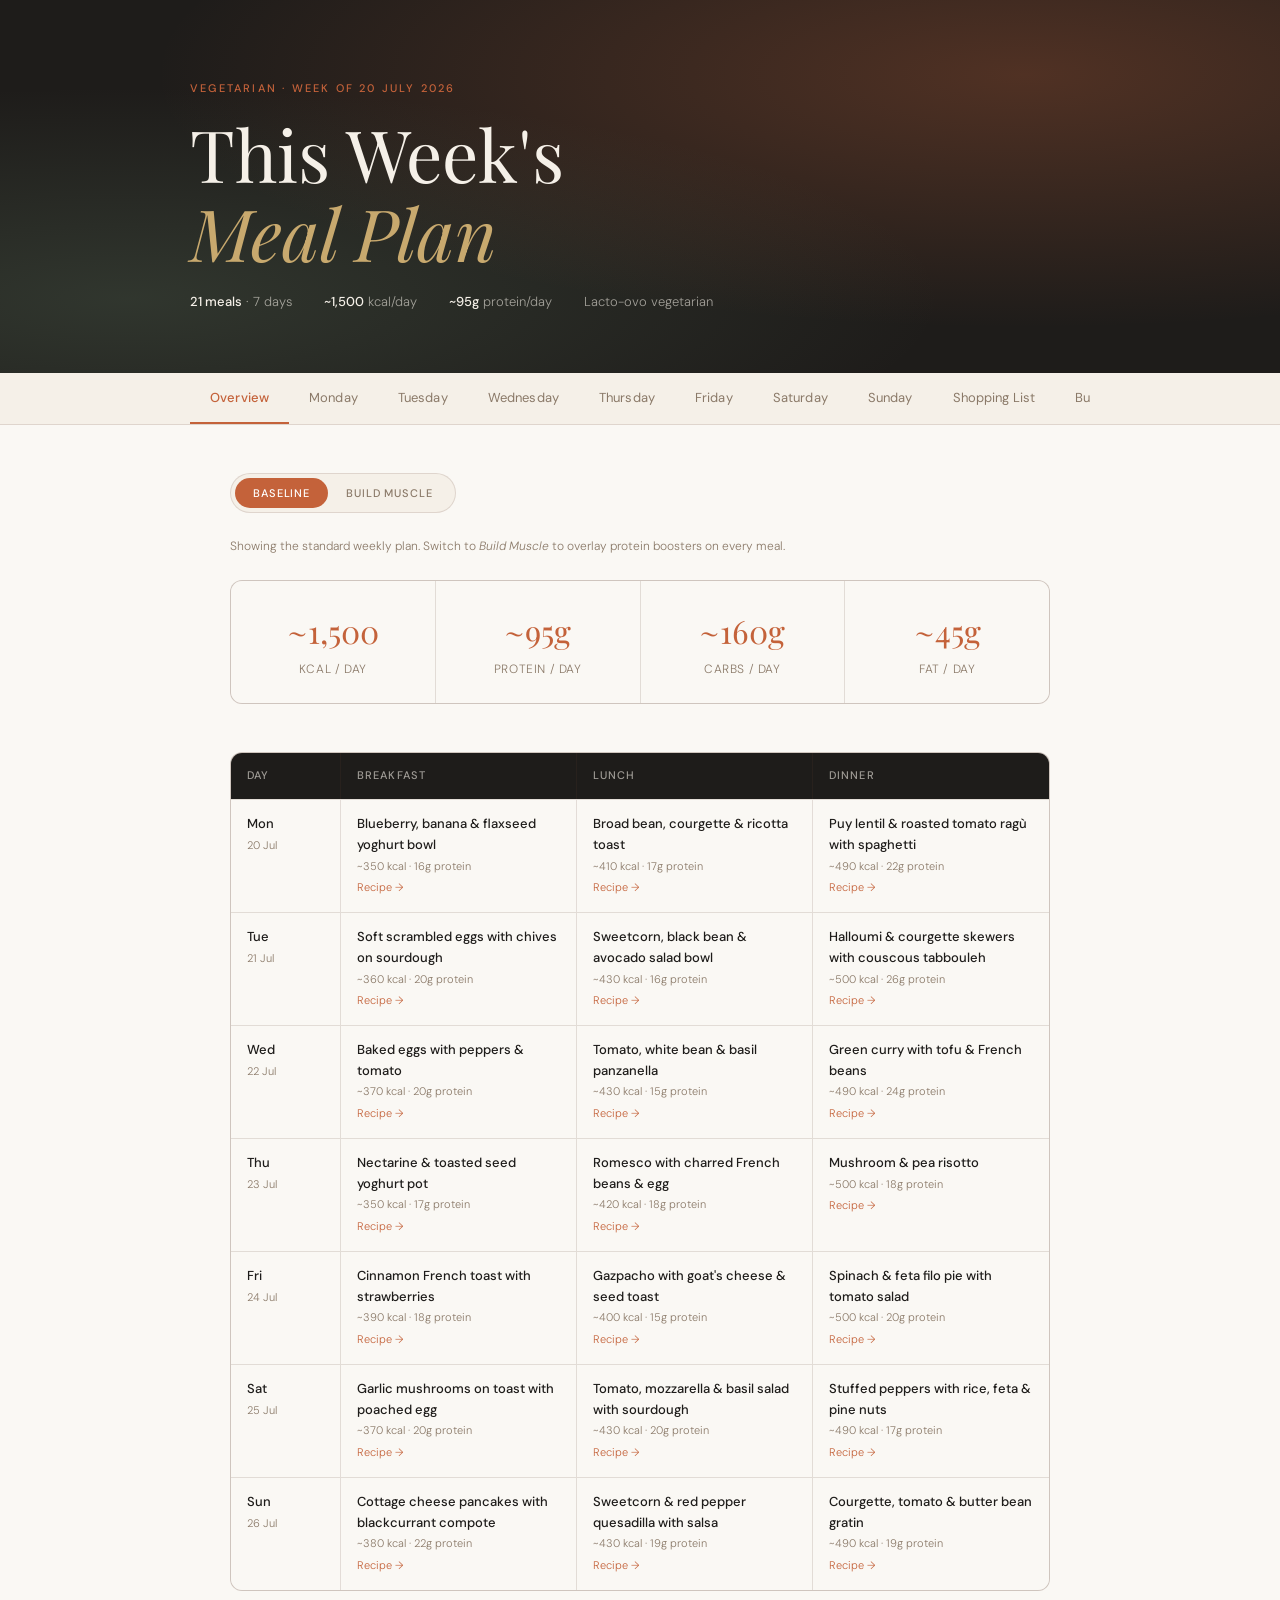
==== commit 13528b77: "Weekly meal plan — week of 2026-07-17" ====
--- a/meal-plan/index.html
+++ b/meal-plan/index.html
@@ -3,7 +3,7 @@
 <head>
 <meta charset="UTF-8">
 <meta name="viewport" content="width=device-width, initial-scale=1.0">
-<title>Weekly Meal Plan — 13 July 2026</title>
+<title>Weekly Meal Plan — 20 July 2026</title>
 <link rel="preconnect" href="https://fonts.googleapis.com">
 <link href="https://fonts.googleapis.com/css2?family=Playfair+Display:ital,wght@0,400;0,700;1,400&family=DM+Sans:wght@300;400;500&display=swap" rel="stylesheet">
 <style>
@@ -521,11 +521,11 @@
   }
 </style>
 </head>
-<body data-week="2026-07-13">
+<body data-week="2026-07-20">
 
 <div class="hero">
   <div class="hero-inner">
-    <div class="hero-label">Vegetarian · Week of 13 July 2026</div>
+    <div class="hero-label">Vegetarian · Week of 20 July 2026</div>
     <h1>This Week's<br><em>Meal Plan</em></h1>
     <div class="hero-meta">
       <span><strong>21 meals</strong> · 7 days</span>
@@ -575,94 +575,94 @@
       <div class="week-cell">Dinner</div>
     </div>
     <div class="week-row">
-      <div class="week-cell"><div class="week-day">Mon<span class="date">13 Jul</span></div></div>
-      <div class="week-cell"><div class="meal-title">Raspberry & almond bircher</div><div class="meal-kcal">~350 kcal · 14g protein</div><div class="meal-boost">25g protein powder stirred in, +50g Greek yoghurt</div><a class="meal-link" onclick="showSection('mon')">Recipe →</a></div>
-      <div class="week-cell"><div class="meal-title">Pea, mint & feta frittata with little gem salad</div><div class="meal-kcal">~410 kcal · 21g protein</div><div class="meal-boost">+30g feta, 1 tbsp toasted mixed seeds</div><a class="meal-link" onclick="showSection('mon')">Recipe →</a></div>
-      <div class="week-cell"><div class="meal-title">Chickpea & spinach curry with rice</div><div class="meal-kcal">~480 kcal · 19g protein</div><div class="meal-boost">+½ tin chickpeas, 2 tbsp extra Greek yoghurt</div><a class="meal-link" onclick="showSection('mon')">Recipe →</a></div>
+      <div class="week-cell"><div class="week-day">Mon<span class="date">20 Jul</span></div></div>
+      <div class="week-cell"><div class="meal-title">Blueberry, banana &amp; flaxseed yoghurt bowl</div><div class="meal-kcal">~350 kcal · 16g protein</div><div class="meal-boost">25g protein powder blended in, +50g Greek yoghurt</div><a class="meal-link" onclick="showSection('mon')">Recipe →</a></div>
+      <div class="week-cell"><div class="meal-title">Broad bean, courgette &amp; ricotta toast</div><div class="meal-kcal">~410 kcal · 17g protein</div><div class="meal-boost">+50g ricotta, 1 tbsp toasted mixed seeds</div><a class="meal-link" onclick="showSection('mon')">Recipe →</a></div>
+      <div class="week-cell"><div class="meal-title">Puy lentil &amp; roasted tomato ragù with spaghetti</div><div class="meal-kcal">~490 kcal · 22g protein</div><div class="meal-boost">+½ pouch Puy lentils, 20g grated hard cheese</div><a class="meal-link" onclick="showSection('mon')">Recipe →</a></div>
     </div>
     <div class="week-row">
-      <div class="week-cell"><div class="week-day">Tue<span class="date">14 Jul</span></div></div>
-      <div class="week-cell"><div class="meal-title">Boiled eggs with rye toast & wilted spinach</div><div class="meal-kcal">~350 kcal · 20g protein</div><div class="meal-boost">+100g cottage cheese on the side</div><a class="meal-link" onclick="showSection('tue')">Recipe →</a></div>
-      <div class="week-cell"><div class="meal-title">Greek salad with butter beans & pitta</div><div class="meal-kcal">~430 kcal · 17g protein</div><div class="meal-boost">+½ tin butter beans, +30g feta</div><a class="meal-link" onclick="showSection('tue')">Recipe →</a></div>
-      <div class="week-cell"><div class="meal-title">Sweetcorn & courgette fritters with tzatziki</div><div class="meal-kcal">~470 kcal · 20g protein</div><div class="meal-boost">+1 egg in the batter, +2 tbsp Greek yoghurt in the tzatziki</div><a class="meal-link" onclick="showSection('tue')">Recipe →</a></div>
+      <div class="week-cell"><div class="week-day">Tue<span class="date">21 Jul</span></div></div>
+      <div class="week-cell"><div class="meal-title">Soft scrambled eggs with chives on sourdough</div><div class="meal-kcal">~360 kcal · 20g protein</div><div class="meal-boost">3 eggs instead of 2, +100g cottage cheese on the side</div><a class="meal-link" onclick="showSection('tue')">Recipe →</a></div>
+      <div class="week-cell"><div class="meal-title">Sweetcorn, black bean &amp; avocado salad bowl</div><div class="meal-kcal">~430 kcal · 16g protein</div><div class="meal-boost">+½ tin black beans, +30g feta crumbled over</div><a class="meal-link" onclick="showSection('tue')">Recipe →</a></div>
+      <div class="week-cell"><div class="meal-title">Halloumi &amp; courgette skewers with couscous tabbouleh</div><div class="meal-kcal">~500 kcal · 26g protein</div><div class="meal-boost">+40g halloumi (150g total)</div><a class="meal-link" onclick="showSection('tue')">Recipe →</a></div>
     </div>
     <div class="week-row">
-      <div class="week-cell"><div class="week-day">Wed<span class="date">15 Jul</span></div></div>
-      <div class="week-cell"><div class="meal-title">Cherry & toasted-oat yoghurt bowl</div><div class="meal-kcal">~350 kcal · 15g protein</div><div class="meal-boost">25g protein powder stirred through the yoghurt</div><a class="meal-link" onclick="showSection('wed')">Recipe →</a></div>
-      <div class="week-cell"><div class="meal-title">New potato, egg & watercress salad</div><div class="meal-kcal">~420 kcal · 18g protein</div><div class="meal-boost">+1 egg (3 total), +50g Greek yoghurt in the dressing</div><a class="meal-link" onclick="showSection('wed')">Recipe →</a></div>
-      <div class="week-cell"><div class="meal-title">Paneer tikka traybake with raita & pitta</div><div class="meal-kcal">~490 kcal · 25g protein</div><div class="meal-boost">+50g paneer (150g total)</div><a class="meal-link" onclick="showSection('wed')">Recipe →</a></div>
+      <div class="week-cell"><div class="week-day">Wed<span class="date">22 Jul</span></div></div>
+      <div class="week-cell"><div class="meal-title">Baked eggs with peppers &amp; tomato</div><div class="meal-kcal">~370 kcal · 20g protein</div><div class="meal-boost">3 eggs instead of 2, +20g feta crumbled in</div><a class="meal-link" onclick="showSection('wed')">Recipe →</a></div>
+      <div class="week-cell"><div class="meal-title">Tomato, white bean &amp; basil panzanella</div><div class="meal-kcal">~430 kcal · 15g protein</div><div class="meal-boost">+½ tin cannellini beans, +30g hard cheese shaved over</div><a class="meal-link" onclick="showSection('wed')">Recipe →</a></div>
+      <div class="week-cell"><div class="meal-title">Green curry with tofu &amp; French beans</div><div class="meal-kcal">~490 kcal · 24g protein</div><div class="meal-boost">+100g tofu (250g total), 1 tbsp toasted peanuts</div><a class="meal-link" onclick="showSection('wed')">Recipe →</a></div>
     </div>
     <div class="week-row">
-      <div class="week-cell"><div class="week-day">Thu<span class="date">16 Jul</span></div></div>
-      <div class="week-cell"><div class="meal-title">Mushroom, spinach & cheddar omelette</div><div class="meal-kcal">~360 kcal · 22g protein</div><div class="meal-boost">3 eggs instead of 2, +10g extra cheddar</div><a class="meal-link" onclick="showSection('thu')">Recipe →</a></div>
-      <div class="week-cell"><div class="meal-title">Roasted pepper & tomato soup with butter-bean smash toast</div><div class="meal-kcal">~420 kcal · 15g protein</div><div class="meal-boost">+½ tin butter beans in the smash, +20g cheddar melted on the toast</div><a class="meal-link" onclick="showSection('thu')">Recipe →</a></div>
-      <div class="week-cell"><div class="meal-title">Runner bean & crispy tofu stir-fry with noodles</div><div class="meal-kcal">~480 kcal · 24g protein</div><div class="meal-boost">+100g tofu (250g total), 1 tbsp toasted seeds</div><a class="meal-link" onclick="showSection('thu')">Recipe →</a></div>
+      <div class="week-cell"><div class="week-day">Thu<span class="date">23 Jul</span></div></div>
+      <div class="week-cell"><div class="meal-title">Nectarine &amp; toasted seed yoghurt pot</div><div class="meal-kcal">~350 kcal · 17g protein</div><div class="meal-boost">25g protein powder stirred through the yoghurt</div><a class="meal-link" onclick="showSection('thu')">Recipe →</a></div>
+      <div class="week-cell"><div class="meal-title">Romesco with charred French beans &amp; egg</div><div class="meal-kcal">~420 kcal · 18g protein</div><div class="meal-boost">+1 egg (2 total), 1 tbsp extra almonds in the romesco</div><a class="meal-link" onclick="showSection('thu')">Recipe →</a></div>
+      <div class="week-cell"><div class="meal-title">Mushroom &amp; pea risotto</div><div class="meal-kcal">~500 kcal · 18g protein</div><div class="meal-boost">+30g hard cheese, 1 tbsp toasted seeds over the top</div><a class="meal-link" onclick="showSection('thu')">Recipe →</a></div>
     </div>
     <div class="week-row">
-      <div class="week-cell"><div class="week-day">Fri<span class="date">17 Jul</span></div></div>
-      <div class="week-cell"><div class="meal-title">Banana & peanut butter porridge</div><div class="meal-kcal">~380 kcal · 14g protein</div><div class="meal-boost">25g protein powder whisked in, +1 tbsp peanut butter</div><a class="meal-link" onclick="showSection('fri')">Recipe →</a></div>
-      <div class="week-cell"><div class="meal-title">Beetroot, goat's cheese & lentil salad</div><div class="meal-kcal">~420 kcal · 18g protein</div><div class="meal-boost">+½ pouch Puy lentils, +25g goat's cheese</div><a class="meal-link" onclick="showSection('fri')">Recipe →</a></div>
-      <div class="week-cell"><div class="meal-title">Smoky black bean burger with carrot slaw</div><div class="meal-kcal">~500 kcal · 20g protein</div><div class="meal-boost">+1 fried egg on top, +25g cheddar</div><a class="meal-link" onclick="showSection('fri')">Recipe →</a></div>
+      <div class="week-cell"><div class="week-day">Fri<span class="date">24 Jul</span></div></div>
+      <div class="week-cell"><div class="meal-title">Cinnamon French toast with strawberries</div><div class="meal-kcal">~390 kcal · 18g protein</div><div class="meal-boost">+1 egg in the custard, +100g Greek yoghurt on the side</div><a class="meal-link" onclick="showSection('fri')">Recipe →</a></div>
+      <div class="week-cell"><div class="meal-title">Gazpacho with goat's cheese &amp; seed toast</div><div class="meal-kcal">~400 kcal · 15g protein</div><div class="meal-boost">+30g goat's cheese, 1 tbsp toasted seeds</div><a class="meal-link" onclick="showSection('fri')">Recipe →</a></div>
+      <div class="week-cell"><div class="meal-title">Spinach &amp; feta filo pie with tomato salad</div><div class="meal-kcal">~500 kcal · 20g protein</div><div class="meal-boost">+40g feta, +1 egg in the filling</div><a class="meal-link" onclick="showSection('fri')">Recipe →</a></div>
     </div>
     <div class="week-row">
-      <div class="week-cell"><div class="week-day">Sat<span class="date">18 Jul</span></div></div>
-      <div class="week-cell"><div class="meal-title">Poached eggs & spinach muffin</div><div class="meal-kcal">~350 kcal · 19g protein</div><div class="meal-boost">3 eggs instead of 2, +100g cottage cheese on the side</div><a class="meal-link" onclick="showSection('sat')">Recipe →</a></div>
-      <div class="week-cell"><div class="meal-title">Roasted courgette & red pepper hummus wrap</div><div class="meal-kcal">~420 kcal · 13g protein</div><div class="meal-boost">Extra 2 tbsp hummus, 1 tbsp toasted mixed seeds</div><a class="meal-link" onclick="showSection('sat')">Recipe →</a></div>
-      <div class="week-cell"><div class="meal-title">Aubergine & mozzarella parmigiana</div><div class="meal-kcal">~490 kcal · 21g protein</div><div class="meal-boost">+½ ball mozzarella (use the whole ball)</div><a class="meal-link" onclick="showSection('sat')">Recipe →</a></div>
+      <div class="week-cell"><div class="week-day">Sat<span class="date">25 Jul</span></div></div>
+      <div class="week-cell"><div class="meal-title">Garlic mushrooms on toast with poached egg</div><div class="meal-kcal">~370 kcal · 20g protein</div><div class="meal-boost">2 eggs instead of 1, +100g cottage cheese on the side</div><a class="meal-link" onclick="showSection('sat')">Recipe →</a></div>
+      <div class="week-cell"><div class="meal-title">Tomato, mozzarella &amp; basil salad with sourdough</div><div class="meal-kcal">~430 kcal · 20g protein</div><div class="meal-boost">+½ ball mozzarella, 1 tbsp toasted seeds</div><a class="meal-link" onclick="showSection('sat')">Recipe →</a></div>
+      <div class="week-cell"><div class="meal-title">Stuffed peppers with rice, feta &amp; pine nuts</div><div class="meal-kcal">~490 kcal · 17g protein</div><div class="meal-boost">+40g feta, +½ tin cannellini beans stirred into the filling</div><a class="meal-link" onclick="showSection('sat')">Recipe →</a></div>
     </div>
     <div class="week-row">
-      <div class="week-cell"><div class="week-day">Sun<span class="date">19 Jul</span></div></div>
-      <div class="week-cell"><div class="meal-title">Veggie sausage brunch plate</div><div class="meal-kcal">~380 kcal · 21g protein</div><div class="meal-boost">+1 egg, +1 sausage (3 total)</div><a class="meal-link" onclick="showSection('sun')">Recipe →</a></div>
-      <div class="week-cell"><div class="meal-title">Courgette, pea & basil soup with cheddar toast</div><div class="meal-kcal">~400 kcal · 16g protein</div><div class="meal-boost">+2 tbsp Greek yoghurt swirled in, +20g cheddar on the toast</div><a class="meal-link" onclick="showSection('sun')">Recipe →</a></div>
-      <div class="week-cell"><div class="meal-title">Roasted tomato & ricotta puff tart with rocket</div><div class="meal-kcal">~500 kcal · 15g protein</div><div class="meal-boost">+50g ricotta dotted over, 1 tbsp toasted seeds</div><a class="meal-link" onclick="showSection('sun')">Recipe →</a></div>
+      <div class="week-cell"><div class="week-day">Sun<span class="date">26 Jul</span></div></div>
+      <div class="week-cell"><div class="meal-title">Cottage cheese pancakes with blackcurrant compote</div><div class="meal-kcal">~380 kcal · 22g protein</div><div class="meal-boost">+100g cottage cheese in the batter, +50g Greek yoghurt</div><a class="meal-link" onclick="showSection('sun')">Recipe →</a></div>
+      <div class="week-cell"><div class="meal-title">Sweetcorn &amp; red pepper quesadilla with salsa</div><div class="meal-kcal">~430 kcal · 19g protein</div><div class="meal-boost">+30g cheddar, +½ tin black beans in the filling</div><a class="meal-link" onclick="showSection('sun')">Recipe →</a></div>
+      <div class="week-cell"><div class="meal-title">Courgette, tomato &amp; butter bean gratin</div><div class="meal-kcal">~490 kcal · 19g protein</div><div class="meal-boost">+½ tin butter beans, +30g hard cheese in the crumb</div><a class="meal-link" onclick="showSection('sun')">Recipe →</a></div>
     </div>
   </div>
 </div>
 
 <!-- MONDAY -->
 <div id="mon" class="section">
-  <div class="day-header"><div class="day-title">Monday</div><div class="day-date">13 July 2026</div></div>
+  <div class="day-header"><div class="day-title">Monday</div><div class="day-date">20 July 2026</div></div>
   <div class="meals-grid">
     <div class="recipe-card">
       <div class="recipe-card-head" onclick="toggleRecipe(this)">
         <div class="recipe-type">Breakfast</div>
-        <div class="recipe-name">Raspberry & almond bircher</div>
-        <div class="recipe-meta"><span>~350 kcal · 14g protein</span><span class="recipe-toggle">▾</span></div>
+        <div class="recipe-name">Blueberry, banana &amp; flaxseed yoghurt bowl</div>
+        <div class="recipe-meta"><span>~350 kcal · 16g protein</span><span class="recipe-toggle">▾</span></div>
       </div>
       <div class="recipe-body">
         <div class="recipe-section">Ingredients</div>
-        <ul class="ing-list"><li>50g rolled oats</li><li>150ml whole milk</li><li>100g Greek yoghurt</li><li>150g raspberries</li><li>1 tbsp flaked almonds, toasted</li><li>1 tsp honey, ½ tsp vanilla extract</li></ul>
+        <ul class="ing-list"><li>200g Greek yoghurt</li><li>150g blueberries</li><li>1 small banana</li><li>30g rolled oats</li><li>1 tbsp ground flaxseed</li><li>1 tbsp mixed seeds</li><li>1 tsp honey</li></ul>
         <div class="recipe-section">Method</div>
-        <ol class="step-list"><li>The night before: stir the oats, milk, vanilla and half the yoghurt together in a jar. Refrigerate.</li><li>In the morning, crush half the raspberries with the honey to a rough purée.</li><li>Ripple the purée through the oats with the remaining yoghurt — don't fully mix it.</li><li>Top with the whole raspberries and the toasted almonds.</li></ol>
-        <div class="tip">Rippling the crushed fruit through rather than stirring it in keeps bright seams of raspberry in every spoonful — and July British raspberries need nothing beyond that teaspoon of honey.</div>
+        <ol class="step-list"><li>Toast the oats and seeds in a dry pan for 3–4 mins until they smell nutty. Cool.</li><li>Mash the banana into the yoghurt with the flaxseed and honey.</li><li>Crush a third of the blueberries with the back of a fork and ripple them through.</li><li>Spoon into a bowl and top with the remaining berries and the toasted oats and seeds.</li></ol>
+        <div class="tip">Ground flaxseed only gives up its omega-3s once the seed coat is broken — whole seeds pass straight through. Buy it ground, and keep it in the fridge.</div>
       </div>
     </div>
     <div class="recipe-card">
       <div class="recipe-card-head" onclick="toggleRecipe(this)">
         <div class="recipe-type">Lunch</div>
-        <div class="recipe-name">Pea, mint & feta frittata with little gem salad</div>
-        <div class="recipe-meta"><span>~410 kcal · 21g protein</span><span class="recipe-toggle">▾</span></div>
+        <div class="recipe-name">Broad bean, courgette &amp; ricotta toast</div>
+        <div class="recipe-meta"><span>~410 kcal · 17g protein</span><span class="recipe-toggle">▾</span></div>
       </div>
       <div class="recipe-body">
         <div class="recipe-section">Ingredients</div>
-        <ul class="ing-list"><li>2 large eggs</li><li>75g frozen peas, defrosted</li><li>30g feta, crumbled</li><li>1 spring onion, sliced</li><li>Small handful mint, chopped</li><li>Little gem leaves, 4 radishes, sliced</li><li>1 tbsp olive oil, squeeze of lemon</li><li>1 slice sourdough</li></ul>
+        <ul class="ing-list"><li>150g podded broad beans (about 400g in the pod)</li><li>½ courgette, shaved into ribbons</li><li>80g ricotta</li><li>2 thick slices sourdough</li><li>Zest and juice of ½ lemon</li><li>Small handful mint, torn</li><li>1 tbsp olive oil</li><li>Black pepper</li></ul>
         <div class="recipe-section">Method</div>
-        <ol class="step-list"><li>Heat the grill. Whisk the eggs, season, and fold in the peas, spring onion, mint and most of the feta.</li><li>Pour into a small oiled ovenproof frying pan and cook over low heat 4–5 mins until the edges set.</li><li>Slide under the grill 2–3 mins until puffed and golden. Rest 2 mins.</li><li>Serve with the little gem and radishes dressed in the oil and lemon, remaining feta over, and the sourdough.</li></ol>
-        <div class="tip">A frittata keeps cooking after it leaves the heat — pull it while the centre still has a slight wobble and it stays silky rather than rubbery.</div>
+        <ol class="step-list"><li>Boil the broad beans 3 mins, drain, and slip them out of their grey skins — worth every second.</li><li>Beat the ricotta with the lemon zest, a pinch of salt and plenty of pepper.</li><li>Toss the beans and courgette ribbons with the oil, lemon juice and mint.</li><li>Toast the sourdough, spread thickly with the ricotta, and pile the beans on top.</li></ol>
+        <div class="tip">Double-podding broad beans is the difference between bitter and buttery — late-July beans are big enough that the skins have turned tough.</div>
       </div>
     </div>
     <div class="recipe-card">
       <div class="recipe-card-head" onclick="toggleRecipe(this)">
         <div class="recipe-type">Dinner</div>
-        <div class="recipe-name">Chickpea & spinach curry with rice</div>
-        <div class="recipe-meta"><span>~480 kcal · 19g protein</span><span class="recipe-toggle">▾</span></div>
+        <div class="recipe-name">Puy lentil &amp; roasted tomato ragù with spaghetti</div>
+        <div class="recipe-meta"><span>~490 kcal · 22g protein</span><span class="recipe-toggle">▾</span></div>
       </div>
       <div class="recipe-body">
         <div class="recipe-section">Ingredients</div>
-        <ul class="ing-list"><li>½ × 400g tin chickpeas, drained</li><li>100g baby spinach</li><li>60g basmati rice (dry)</li><li>½ onion, chopped; 1 garlic clove & thumb of ginger, grated</li><li>1 tsp garam masala, ½ tsp ground cumin, ¼ tsp turmeric, pinch chilli</li><li>200g (½ tin) chopped tomatoes</li><li>2 tbsp Greek yoghurt, fresh coriander</li><li>1 tbsp neutral oil</li></ul>
+        <ul class="ing-list"><li>½ × 250g pouch cooked Puy lentils</li><li>250g cherry tomatoes</li><li>70g spaghetti (dry)</li><li>½ onion, finely chopped; 1 garlic clove</li><li>1 carrot, finely diced</li><li>1 tsp dried oregano, pinch chilli flakes</li><li>15g Italian-style hard cheese, grated</li><li>1 tbsp olive oil</li><li>Handful basil</li></ul>
         <div class="recipe-section">Method</div>
-        <ol class="step-list"><li>Cook the rinsed rice in salted water, lid on, 11 mins. Rest.</li><li>Soften the onion in the oil, 5 mins. Add garlic, ginger and the spices, 1 min until fragrant.</li><li>Add the tomatoes, chickpeas and a splash of water; simmer 10 mins until thick.</li><li>Wilt the spinach in a handful at a time, then take off the heat, swirl through the yoghurt and finish with coriander over the rice.</li></ol>
-        <div class="tip">Take the pan off the heat before the yoghurt goes in — stirred into a bubbling sauce it splits, stirred into a resting one it turns the curry creamy.</div>
+        <ol class="step-list"><li>Heat oven to 200°C. Roast the cherry tomatoes with half the oil for 20 mins until collapsed and jammy.</li><li>Meanwhile soften the onion and carrot in the rest of the oil, 8 mins. Add the garlic, oregano and chilli, 1 min.</li><li>Tip in the roasted tomatoes with all their juices and the lentils; simmer 8 mins, crushing the tomatoes as you go.</li><li>Cook the spaghetti, then toss it through the ragù with a splash of pasta water. Finish with the cheese and basil.</li></ol>
+        <div class="tip">That splash of starchy pasta water is what binds sauce to strand — without it the ragù sits in a puddle at the bottom of the bowl.</div>
       </div>
     </div>
   </div>
@@ -670,48 +670,48 @@
 
 <!-- TUESDAY -->
 <div id="tue" class="section">
-  <div class="day-header"><div class="day-title">Tuesday</div><div class="day-date">14 July 2026</div></div>
+  <div class="day-header"><div class="day-title">Tuesday</div><div class="day-date">21 July 2026</div></div>
   <div class="meals-grid">
     <div class="recipe-card">
       <div class="recipe-card-head" onclick="toggleRecipe(this)">
         <div class="recipe-type">Breakfast</div>
-        <div class="recipe-name">Boiled eggs with rye toast & wilted spinach</div>
-        <div class="recipe-meta"><span>~350 kcal · 20g protein</span><span class="recipe-toggle">▾</span></div>
+        <div class="recipe-name">Soft scrambled eggs with chives on sourdough</div>
+        <div class="recipe-meta"><span>~360 kcal · 20g protein</span><span class="recipe-toggle">▾</span></div>
       </div>
       <div class="recipe-body">
         <div class="recipe-section">Ingredients</div>
-        <ul class="ing-list"><li>2 large eggs</li><li>2 slices rye bread</li><li>Big handful baby spinach</li><li>1 tsp butter</li><li>Few chives, snipped</li><li>Black pepper, pinch of salt</li></ul>
+        <ul class="ing-list"><li>2 large eggs</li><li>1 tbsp whole milk</li><li>1 tsp butter</li><li>2 slices sourdough</li><li>Few chives, snipped</li><li>Black pepper</li></ul>
         <div class="recipe-section">Method</div>
-        <ol class="step-list"><li>Lower the eggs into boiling water and cook 7 mins. Cool briefly in cold water and peel.</li><li>Wilt the spinach in the butter over medium heat, 1 min. Season.</li><li>Toast the rye bread and top with the spinach.</li><li>Halve the eggs over the top and finish with chives and plenty of pepper.</li></ol>
-        <div class="tip">Seven minutes is the sweet spot — a fully set white with a fudgy, just-soft centre that holds its shape on the toast.</div>
+        <ol class="step-list"><li>Whisk the eggs with the milk and a pinch of salt.</li><li>Melt the butter in a cold non-stick pan, add the eggs, and set it over low heat.</li><li>Stir slowly and constantly with a spatula, dragging the curds off the base. Take it off the heat while it still looks slightly underdone.</li><li>Pile onto the toast and finish with the chives and pepper.</li></ol>
+        <div class="tip">Low and slow is the whole trick — high heat squeezes water out of the curds and you get scrambled eggs sitting in a puddle. Off the heat 10 seconds early; the pan finishes them.</div>
       </div>
     </div>
     <div class="recipe-card">
       <div class="recipe-card-head" onclick="toggleRecipe(this)">
         <div class="recipe-type">Lunch</div>
-        <div class="recipe-name">Greek salad with butter beans & pitta</div>
-        <div class="recipe-meta"><span>~430 kcal · 17g protein</span><span class="recipe-toggle">▾</span></div>
+        <div class="recipe-name">Sweetcorn, black bean &amp; avocado salad bowl</div>
+        <div class="recipe-meta"><span>~430 kcal · 16g protein</span><span class="recipe-toggle">▾</span></div>
       </div>
       <div class="recipe-body">
         <div class="recipe-section">Ingredients</div>
-        <ul class="ing-list"><li>2 large vine tomatoes, chunked</li><li>¼ cucumber, chunked</li><li>¼ red onion, finely sliced</li><li>½ × 400g tin butter beans, drained</li><li>40g feta, in one slab</li><li>6 Kalamata olives</li><li>1 wholemeal pitta, toasted</li><li>1 tbsp olive oil, 1 tsp red wine vinegar, ½ tsp dried oregano</li></ul>
+        <ul class="ing-list"><li>150g sweetcorn (frozen, defrosted)</li><li>½ × 400g tin black beans, drained</li><li>½ avocado, diced</li><li>1 large vine tomato, chunked</li><li>¼ red onion, finely sliced</li><li>Handful coriander</li><li>Juice of ½ lime, ½ tsp ground cumin</li><li>1 tbsp olive oil</li><li>Little gem leaves</li></ul>
         <div class="recipe-section">Method</div>
-        <ol class="step-list"><li>Salt the tomato chunks and leave 5 mins to draw out their juices.</li><li>Toss with the cucumber, onion, butter beans, olives, oil and vinegar.</li><li>Sit the feta on top in a slab — don't crumble it — and scatter with the oregano.</li><li>Serve with the toasted pitta for scooping.</li></ol>
-        <div class="tip">The butter beans soak up the tomato juices and dressing like tiny sponges — they're what turns a side salad into lunch. Greeks serve the feta whole; it's better that way.</div>
+        <ol class="step-list"><li>Char the sweetcorn in a dry, very hot pan for 4–5 mins, shaking now and then, until spots of it blacken.</li><li>Whisk the lime juice, cumin and oil with a good pinch of salt.</li><li>Toss the warm corn with the beans, tomato and onion in the dressing and leave 5 mins.</li><li>Fold through the avocado and coriander at the last moment and serve on the little gem leaves.</li></ol>
+        <div class="tip">Charring the corn in a dry pan gives you the smoky edge of a barbecue with none of the setup — and dressing it while warm means the beans drink up the lime.</div>
       </div>
     </div>
     <div class="recipe-card">
       <div class="recipe-card-head" onclick="toggleRecipe(this)">
         <div class="recipe-type">Dinner</div>
-        <div class="recipe-name">Sweetcorn & courgette fritters with tzatziki</div>
-        <div class="recipe-meta"><span>~470 kcal · 20g protein</span><span class="recipe-toggle">▾</span></div>
+        <div class="recipe-name">Halloumi &amp; courgette skewers with couscous tabbouleh</div>
+        <div class="recipe-meta"><span>~500 kcal · 26g protein</span><span class="recipe-toggle">▾</span></div>
       </div>
       <div class="recipe-body">
         <div class="recipe-section">Ingredients</div>
-        <ul class="ing-list"><li>100g frozen sweetcorn, defrosted</li><li>½ courgette, coarsely grated and squeezed dry</li><li>1 large egg</li><li>3 tbsp plain flour, ½ tsp baking powder</li><li>2 spring onions, sliced</li><li>Tzatziki: 100g Greek yoghurt, ¼ cucumber grated & squeezed, small handful mint</li><li>Handful rocket, squeeze of lemon</li><li>1 tbsp olive oil</li></ul>
+        <ul class="ing-list"><li>110g halloumi, in thick cubes</li><li>1 courgette, in thick rounds</li><li>½ red pepper, chunked</li><li>50g couscous (dry)</li><li>Big handful flat-leaf parsley, chopped</li><li>Small handful mint, chopped</li><li>1 large vine tomato, finely diced</li><li>2 spring onions, sliced</li><li>1½ tbsp olive oil, juice of ½ lemon</li><li>½ tsp dried oregano</li></ul>
         <div class="recipe-section">Method</div>
-        <ol class="step-list"><li>Squeeze the grated courgette in a clean tea towel until no more water comes out.</li><li>Whisk the egg, flour and baking powder into a thick batter; fold in the sweetcorn, courgette and spring onions. Season well.</li><li>Fry spoonfuls in the oil over medium heat, 2–3 mins per side, until deep golden — you should get 4–5 fritters.</li><li>Stir the tzatziki together and serve alongside, with the rocket dressed in lemon.</li></ol>
-        <div class="tip">Water is the enemy of a crisp fritter — squeeze the courgette harder than feels reasonable, and squeeze the grated cucumber for the tzatziki too.</div>
+        <ol class="step-list"><li>Cover the couscous with 75ml boiling water, lid on, 5 mins. Fluff with a fork and cool.</li><li>Thread the halloumi, courgette and pepper onto skewers, brush with half the oil and the oregano.</li><li>Griddle or grill 8–10 mins, turning, until the halloumi is deeply golden and the courgette is soft.</li><li>Stir the herbs, tomato, spring onions, remaining oil and the lemon through the couscous — it should be more herb than grain. Serve the skewers on top.</li></ol>
+        <div class="tip">Real tabbouleh is a herb salad with a little grain in it, not the reverse. Be braver with the parsley than feels sensible.</div>
       </div>
     </div>
   </div>
@@ -719,48 +719,48 @@
 
 <!-- WEDNESDAY -->
 <div id="wed" class="section">
-  <div class="day-header"><div class="day-title">Wednesday</div><div class="day-date">15 July 2026</div></div>
+  <div class="day-header"><div class="day-title">Wednesday</div><div class="day-date">22 July 2026</div></div>
   <div class="meals-grid">
     <div class="recipe-card">
       <div class="recipe-card-head" onclick="toggleRecipe(this)">
         <div class="recipe-type">Breakfast</div>
-        <div class="recipe-name">Cherry & toasted-oat yoghurt bowl</div>
-        <div class="recipe-meta"><span>~350 kcal · 15g protein</span><span class="recipe-toggle">▾</span></div>
+        <div class="recipe-name">Baked eggs with peppers &amp; tomato</div>
+        <div class="recipe-meta"><span>~370 kcal · 20g protein</span><span class="recipe-toggle">▾</span></div>
       </div>
       <div class="recipe-body">
         <div class="recipe-section">Ingredients</div>
-        <ul class="ing-list"><li>200g Greek yoghurt</li><li>150g cherries, halved and stoned</li><li>30g rolled oats</li><li>1 tbsp flaked almonds</li><li>1 tsp honey, pinch of cinnamon</li><li>½ tsp vanilla extract</li></ul>
+        <ul class="ing-list"><li>2 large eggs</li><li>1 red pepper, sliced</li><li>200g (½ tin) chopped tomatoes</li><li>¼ onion, sliced; 1 garlic clove</li><li>½ tsp smoked paprika, ¼ tsp ground cumin</li><li>1 slice sourdough</li><li>1 tbsp olive oil</li><li>Handful coriander</li></ul>
         <div class="recipe-section">Method</div>
-        <ol class="step-list"><li>Toast the oats and almonds in a dry pan with the cinnamon, 3–4 mins, until golden and nutty.</li><li>Off the heat, stir in the honey so it clumps into rough clusters. Cool 2 mins.</li><li>Stir the vanilla through the yoghurt and spoon into a bowl.</li><li>Top with the cherries and the crunchy oat clusters.</li></ol>
-        <div class="tip">British cherries peak in mid-July and barely last a month — press each one with the flat of a knife and the stone slips out without a gadget.</div>
+        <ol class="step-list"><li>Soften the onion and pepper in the oil in a small frying pan, 8 mins, until the pepper is properly slumped.</li><li>Add the garlic and spices, 1 min, then the tomatoes. Simmer 8 mins until thick enough to hold a trench.</li><li>Make two wells, crack in the eggs, cover the pan and cook 5–6 mins until the whites set but the yolks still wobble.</li><li>Scatter with coriander and serve with the sourdough for mopping.</li></ol>
+        <div class="tip">The sauce has to be thick before the eggs go in — if it's still loose they sink and poach into it instead of sitting proudly on top.</div>
       </div>
     </div>
     <div class="recipe-card">
       <div class="recipe-card-head" onclick="toggleRecipe(this)">
         <div class="recipe-type">Lunch</div>
-        <div class="recipe-name">New potato, egg & watercress salad</div>
-        <div class="recipe-meta"><span>~420 kcal · 18g protein</span><span class="recipe-toggle">▾</span></div>
+        <div class="recipe-name">Tomato, white bean &amp; basil panzanella</div>
+        <div class="recipe-meta"><span>~430 kcal · 15g protein</span><span class="recipe-toggle">▾</span></div>
       </div>
       <div class="recipe-body">
         <div class="recipe-section">Ingredients</div>
-        <ul class="ing-list"><li>200g new potatoes, halved</li><li>2 large eggs</li><li>Big handful watercress</li><li>4 radishes, thinly sliced</li><li>Few chives, snipped</li><li>Dressing: 3 tbsp Greek yoghurt, 1 tsp Dijon, squeeze of lemon, 1 tbsp olive oil</li></ul>
+        <ul class="ing-list"><li>2 large ripe vine tomatoes, chunked</li><li>½ × 400g tin cannellini beans, drained</li><li>2 thick slices day-old sourdough, torn into chunks</li><li>¼ cucumber, chunked</li><li>¼ red onion, finely sliced</li><li>Big handful basil</li><li>1½ tbsp olive oil, 2 tsp red wine vinegar</li><li>1 garlic clove, halved</li></ul>
         <div class="recipe-section">Method</div>
-        <ol class="step-list"><li>Boil the potatoes in salted water 12–15 mins until tender. Boil the eggs alongside for 8 mins; cool and peel.</li><li>Whisk the dressing ingredients together and season.</li><li>Toss the potatoes in the dressing while still warm.</li><li>Fold through the watercress and radishes, quarter the eggs over the top, and finish with chives.</li></ol>
-        <div class="tip">Dress the potatoes warm — they drink up the dressing as they cool. Cold potatoes just wear it.</div>
+        <ol class="step-list"><li>Salt the tomatoes generously in a bowl and leave 15 mins — you want a pool of juice at the bottom.</li><li>Toast the torn bread in a dry pan or hot oven until crisp at the edges but chewy inside, then rub with the cut garlic.</li><li>Add the bread to the tomatoes with the beans, cucumber, onion, oil and vinegar. Toss and leave 10 mins.</li><li>Fold the basil through just before eating.</li></ol>
+        <div class="tip">Panzanella was invented to rescue stale bread — the tomato juice is the dressing. Fresh soft bread turns to mush, so use yesterday's loaf and toast it first.</div>
       </div>
     </div>
     <div class="recipe-card">
       <div class="recipe-card-head" onclick="toggleRecipe(this)">
         <div class="recipe-type">Dinner</div>
-        <div class="recipe-name">Paneer tikka traybake with raita & pitta</div>
-        <div class="recipe-meta"><span>~490 kcal · 25g protein</span><span class="recipe-toggle">▾</span></div>
+        <div class="recipe-name">Green curry with tofu &amp; French beans</div>
+        <div class="recipe-meta"><span>~490 kcal · 24g protein</span><span class="recipe-toggle">▾</span></div>
       </div>
       <div class="recipe-body">
         <div class="recipe-section">Ingredients</div>
-        <ul class="ing-list"><li>100g paneer, in large cubes</li><li>Marinade: 3 tbsp Greek yoghurt, 1 tsp garam masala, ½ tsp smoked paprika, ¼ tsp turmeric, squeeze of lemon</li><li>1 red pepper, chunked</li><li>½ red onion, in wedges</li><li>Raita: 50g Greek yoghurt, ¼ cucumber grated, few mint leaves</li><li>1 wholemeal pitta</li><li>1 tbsp neutral oil</li></ul>
+        <ul class="ing-list"><li>150g extra-firm tofu, cubed and patted dry</li><li>100g French beans, topped and halved</li><li>½ red pepper, sliced</li><li>60g basmati rice (dry)</li><li>1½ tbsp green curry paste (check it's vegetarian)</li><li>150ml coconut milk</li><li>1 tsp soy sauce, squeeze of lime</li><li>Handful Thai or regular basil</li><li>1 tbsp neutral oil</li></ul>
         <div class="recipe-section">Method</div>
-        <ol class="step-list"><li>Stir the marinade together, coat the paneer and leave 15 mins (longer if you can).</li><li>Heat oven to 210°C. Toss the pepper and onion with the oil and roast 10 mins.</li><li>Add the paneer to the tray and roast 12–15 mins more, until charred at the edges.</li><li>Stir the raita together, warm the pitta, and pile everything in.</li></ol>
-        <div class="tip">Paneer doesn't melt, so it can take fierce heat — the goal is charred corners and a springy middle. The yoghurt marinade is what catches and colours.</div>
+        <ol class="step-list"><li>Cook the rinsed rice in salted water, lid on, 11 mins. Rest off the heat.</li><li>Fry the tofu in the oil over high heat until golden on several sides, 6–8 mins. Set aside.</li><li>Fry the curry paste in the same pan 1 min until it smells fragrant, then pour in the coconut milk and bring to a simmer.</li><li>Add the beans and pepper, 4 mins, then return the tofu with the soy. Finish with lime and basil, over the rice.</li></ol>
+        <div class="tip">Frying the paste before the liquid goes in is non-negotiable — it blooms the spices in the oil. Skip it and the curry tastes flat and raw no matter how long it simmers.</div>
       </div>
     </div>
   </div>
@@ -768,48 +768,48 @@
 
 <!-- THURSDAY -->
 <div id="thu" class="section">
-  <div class="day-header"><div class="day-title">Thursday</div><div class="day-date">16 July 2026</div></div>
+  <div class="day-header"><div class="day-title">Thursday</div><div class="day-date">23 July 2026</div></div>
   <div class="meals-grid">
     <div class="recipe-card">
       <div class="recipe-card-head" onclick="toggleRecipe(this)">
         <div class="recipe-type">Breakfast</div>
-        <div class="recipe-name">Mushroom, spinach & cheddar omelette</div>
-        <div class="recipe-meta"><span>~360 kcal · 22g protein</span><span class="recipe-toggle">▾</span></div>
+        <div class="recipe-name">Nectarine &amp; toasted seed yoghurt pot</div>
+        <div class="recipe-meta"><span>~350 kcal · 17g protein</span><span class="recipe-toggle">▾</span></div>
       </div>
       <div class="recipe-body">
         <div class="recipe-section">Ingredients</div>
-        <ul class="ing-list"><li>2 large eggs</li><li>100g chestnut mushrooms, sliced</li><li>Handful baby spinach</li><li>20g mature cheddar, grated</li><li>1 slice sourdough, toasted</li><li>1 tsp butter, black pepper</li></ul>
+        <ul class="ing-list"><li>200g Greek yoghurt</li><li>1 ripe nectarine, sliced</li><li>2 tbsp mixed seeds</li><li>1 tbsp flaked almonds</li><li>1 tsp honey</li><li>Pinch of cinnamon</li></ul>
         <div class="recipe-section">Method</div>
-        <ol class="step-list"><li>Fry the mushrooms in a hot, dry pan 4–5 mins until golden; add the spinach to wilt, then tip out.</li><li>Whisk the eggs with a pinch of salt. Melt the butter in the same pan over medium heat.</li><li>Add the eggs, drawing the edges in as they set. While still glossy on top, scatter over the cheese and the mushroom mix.</li><li>Fold, slide onto the plate, and serve with the toast.</li></ol>
-        <div class="tip">Mushrooms brown in a dry pan and steam in a buttered one — fat comes after colour, not before. It's the difference between golden and grey.</div>
+        <ol class="step-list"><li>Toast the seeds and almonds in a dry pan with the cinnamon, 3 mins, until they start to pop.</li><li>Off the heat, stir in the honey so it coats them into brittle clusters. Cool 2 mins.</li><li>Spoon the yoghurt into a bowl or jar.</li><li>Layer over the nectarine slices and scatter the clusters on top.</li></ol>
+        <div class="tip">A nectarine that's hard at the shop will soften on the windowsill but never sweeten — sugar stops developing the moment it's picked. Buy fragrant ones.</div>
       </div>
     </div>
     <div class="recipe-card">
       <div class="recipe-card-head" onclick="toggleRecipe(this)">
         <div class="recipe-type">Lunch</div>
-        <div class="recipe-name">Roasted pepper & tomato soup with butter-bean smash toast</div>
-        <div class="recipe-meta"><span>~420 kcal · 15g protein</span><span class="recipe-toggle">▾</span></div>
+        <div class="recipe-name">Romesco with charred French beans &amp; egg</div>
+        <div class="recipe-meta"><span>~420 kcal · 18g protein</span><span class="recipe-toggle">▾</span></div>
       </div>
       <div class="recipe-body">
         <div class="recipe-section">Ingredients</div>
-        <ul class="ing-list"><li>1 red pepper, chunked</li><li>200g (½ tin) chopped tomatoes</li><li>¼ onion, chopped; 1 garlic clove</li><li>300ml vegetable stock</li><li>¼ tsp smoked paprika</li><li>½ × 400g tin butter beans, drained</li><li>1 slice sourdough</li><li>1½ tbsp olive oil, squeeze of lemon</li></ul>
+        <ul class="ing-list"><li>150g French beans</li><li>1 large egg</li><li>1 red pepper</li><li>30g blanched almonds</li><li>1 slice sourdough, torn</li><li>1 garlic clove</li><li>1 tsp red wine vinegar</li><li>½ tsp smoked paprika</li><li>1½ tbsp olive oil</li><li>1 wholemeal pitta</li></ul>
         <div class="recipe-section">Method</div>
-        <ol class="step-list"><li>Soften the onion and pepper in 1 tbsp of the oil, 8 mins, letting the pepper catch a little at the edges.</li><li>Add the garlic and paprika, 1 min, then the tomatoes and stock. Simmer 12 mins.</li><li>Blitz until smooth and season boldly.</li><li>Smash the butter beans on the toast with the remaining oil, the lemon and plenty of pepper. Dunk.</li></ol>
-        <div class="tip">Letting the pepper char slightly in the pan stands in for a full roast — those caught edges are where the smoky depth comes from.</div>
+        <ol class="step-list"><li>Grill or roast the pepper at 220°C for 20 mins until blistered. Steam it in a covered bowl 5 mins, then slip off the skin.</li><li>Toast the almonds and the torn sourdough in a dry pan until golden.</li><li>Blitz the pepper, almonds, bread, garlic, vinegar, paprika and oil to a coarse, rubbly sauce. Season boldly.</li><li>Boil the egg 7 mins. Char the beans in a hot dry pan 4 mins. Spoon the romesco onto a plate, pile the beans over, halve the egg on top, and serve with the pitta.</li></ol>
+        <div class="tip">Romesco should be rubbly, not smooth — the almonds and bread are there for texture. Stop the blender while it still has some grit. It keeps a week in the fridge.</div>
       </div>
     </div>
     <div class="recipe-card">
       <div class="recipe-card-head" onclick="toggleRecipe(this)">
         <div class="recipe-type">Dinner</div>
-        <div class="recipe-name">Runner bean & crispy tofu stir-fry with noodles</div>
-        <div class="recipe-meta"><span>~480 kcal · 24g protein</span><span class="recipe-toggle">▾</span></div>
+        <div class="recipe-name">Mushroom &amp; pea risotto</div>
+        <div class="recipe-meta"><span>~500 kcal · 18g protein</span><span class="recipe-toggle">▾</span></div>
       </div>
       <div class="recipe-body">
         <div class="recipe-section">Ingredients</div>
-        <ul class="ing-list"><li>150g extra-firm tofu, cubed and patted very dry</li><li>100g runner beans, sliced on the angle</li><li>1 carrot, in matchsticks</li><li>2 spring onions, sliced</li><li>1 garlic clove & thumb of ginger, grated</li><li>1 nest egg noodles</li><li>1½ tbsp soy sauce, ½ lime</li><li>1 tbsp neutral oil, 1 tbsp mixed seeds, toasted</li></ul>
+        <ul class="ing-list"><li>70g arborio rice</li><li>200g chestnut mushrooms, sliced</li><li>80g frozen peas</li><li>½ onion, finely chopped; 1 garlic clove</li><li>500ml hot vegetable stock</li><li>25g Italian-style hard cheese, grated</li><li>1 tsp butter</li><li>1 tbsp olive oil</li><li>Squeeze of lemon, handful parsley</li></ul>
         <div class="recipe-section">Method</div>
-        <ol class="step-list"><li>Fry the tofu in the oil over high heat, turning only when each side is deep golden, 6–8 mins total. Remove.</li><li>Stir-fry the runner beans and carrot 3 mins; add garlic and ginger, 30 secs.</li><li>Cook the noodles per the pack, drain, and add to the pan with the tofu, soy and a splash of water.</li><li>Toss until glossy, squeeze over the lime, and finish with spring onions and seeds.</li></ol>
-        <div class="tip">Dry tofu is crispy tofu — press it in kitchen paper, get the pan properly hot, and don't move it until it releases by itself. Crowded, damp tofu just stews.</div>
+        <ol class="step-list"><li>Fry the mushrooms in a hot dry pan until golden and squeaky, 5 mins. Season and set aside.</li><li>Soften the onion in the oil, 6 mins. Add the garlic, then the rice, stirring 1 min until the grains look glassy at the edges.</li><li>Add the hot stock a ladle at a time, stirring, waiting for each to be absorbed — about 18 mins.</li><li>Stir in the peas and mushrooms for the last 2 mins, then beat in the butter, cheese and lemon off the heat. Rest 2 mins; it should slump, not stand.</li></ol>
+        <div class="tip">That final beating off the heat — the mantecatura — is what makes risotto creamy without any cream. Rest it two minutes and it loosens to exactly the right consistency.</div>
       </div>
     </div>
   </div>
@@ -817,48 +817,48 @@
 
 <!-- FRIDAY -->
 <div id="fri" class="section">
-  <div class="day-header"><div class="day-title">Friday</div><div class="day-date">17 July 2026</div></div>
+  <div class="day-header"><div class="day-title">Friday</div><div class="day-date">24 July 2026</div></div>
   <div class="meals-grid">
     <div class="recipe-card">
       <div class="recipe-card-head" onclick="toggleRecipe(this)">
         <div class="recipe-type">Breakfast</div>
-        <div class="recipe-name">Banana & peanut butter porridge</div>
-        <div class="recipe-meta"><span>~380 kcal · 14g protein</span><span class="recipe-toggle">▾</span></div>
+        <div class="recipe-name">Cinnamon French toast with strawberries</div>
+        <div class="recipe-meta"><span>~390 kcal · 18g protein</span><span class="recipe-toggle">▾</span></div>
       </div>
       <div class="recipe-body">
         <div class="recipe-section">Ingredients</div>
-        <ul class="ing-list"><li>50g rolled oats</li><li>250ml whole milk</li><li>1 banana</li><li>1 tbsp peanut butter</li><li>Pinch of cinnamon</li><li>1 tsp honey (optional)</li></ul>
+        <ul class="ing-list"><li>2 slices sourdough</li><li>1 large egg</li><li>60ml whole milk</li><li>½ tsp cinnamon, ½ tsp vanilla extract</li><li>150g strawberries, halved</li><li>2 tbsp Greek yoghurt</li><li>1 tsp butter</li><li>1 tsp honey</li></ul>
         <div class="recipe-section">Method</div>
-        <ol class="step-list"><li>Simmer the oats and milk gently, stirring, 5 mins.</li><li>Mash half the banana and stir it through with the cinnamon.</li><li>Spoon into a bowl and swirl through the peanut butter.</li><li>Top with the rest of the banana, sliced, and honey if it needs it.</li></ol>
-        <div class="tip">Mashing half the banana into the pot sweetens every spoonful from the inside — most mornings you won't need the honey at all.</div>
+        <ol class="step-list"><li>Whisk the egg, milk, cinnamon and vanilla in a shallow dish with a pinch of salt.</li><li>Soak the bread 30 secs a side — long enough to drink, not so long it collapses.</li><li>Fry gently in the butter over medium-low heat, 2–3 mins a side, until set through and deep gold.</li><li>Toss the strawberries with the honey and serve over the toast with the yoghurt.</li></ol>
+        <div class="tip">The pinch of salt in the custard is what stops French toast tasting like sweet wet bread. And medium-low heat cooks the middle before the outside burns.</div>
       </div>
     </div>
     <div class="recipe-card">
       <div class="recipe-card-head" onclick="toggleRecipe(this)">
         <div class="recipe-type">Lunch</div>
-        <div class="recipe-name">Beetroot, goat's cheese & lentil salad</div>
-        <div class="recipe-meta"><span>~420 kcal · 18g protein</span><span class="recipe-toggle">▾</span></div>
+        <div class="recipe-name">Gazpacho with goat's cheese &amp; seed toast</div>
+        <div class="recipe-meta"><span>~400 kcal · 15g protein</span><span class="recipe-toggle">▾</span></div>
       </div>
       <div class="recipe-body">
         <div class="recipe-section">Ingredients</div>
-        <ul class="ing-list"><li>150g cooked beetroot, in wedges</li><li>50g soft goat's cheese</li><li>½ × 250g pouch cooked Puy lentils</li><li>Big handful rocket</li><li>1 tbsp mixed seeds, toasted</li><li>1 tbsp olive oil, 1 tsp balsamic vinegar</li></ul>
+        <ul class="ing-list"><li>4 ripe large vine tomatoes</li><li>½ cucumber, peeled</li><li>½ red pepper</li><li>¼ red onion</li><li>1 small garlic clove</li><li>1 slice stale sourdough, torn</li><li>1½ tbsp olive oil, 2 tsp red wine vinegar</li><li>1 slice sourdough + 40g soft goat's cheese</li><li>1 tbsp mixed seeds</li></ul>
         <div class="recipe-section">Method</div>
-        <ol class="step-list"><li>Fluff the lentils apart and toss with half the oil and the balsamic.</li><li>Fold through the beetroot and rocket.</li><li>Dot the goat's cheese over in small nuggets — add it last so it stays white against the pink.</li><li>Finish with the toasted seeds and the remaining oil.</li></ol>
-        <div class="tip">Beetroot and balsamic are old friends — the vinegar's sweetness sharpens the earthiness. Adding the cheese last keeps the salad from turning uniformly fuchsia.</div>
+        <ol class="step-list"><li>Blitz the tomatoes, cucumber, pepper, onion, garlic and torn bread until completely smooth — give it a full 2 minutes.</li><li>With the motor running, pour in the oil so it emulsifies and the soup turns coral-pink rather than red.</li><li>Add the vinegar, season hard with salt, and chill at least an hour. Taste again cold — it will need more salt than you think.</li><li>Toast the sourdough, spread with the goat's cheese, scatter with the seeds, and serve alongside.</li></ol>
+        <div class="tip">Cold blunts seasoning, so a gazpacho that tastes right at room temperature will taste of nothing from the fridge. Salt it until it's almost too much, then chill.</div>
       </div>
     </div>
     <div class="recipe-card">
       <div class="recipe-card-head" onclick="toggleRecipe(this)">
         <div class="recipe-type">Dinner</div>
-        <div class="recipe-name">Smoky black bean burger with carrot slaw</div>
+        <div class="recipe-name">Spinach &amp; feta filo pie with tomato salad</div>
         <div class="recipe-meta"><span>~500 kcal · 20g protein</span><span class="recipe-toggle">▾</span></div>
       </div>
       <div class="recipe-body">
         <div class="recipe-section">Ingredients</div>
-        <ul class="ing-list"><li>¾ × 400g tin black beans, drained</li><li>1 large egg, beaten (use half to bind)</li><li>30g breadcrumbs (blitzed from sourdough)</li><li>½ tsp smoked paprika, ½ tsp ground cumin</li><li>1 spring onion, finely sliced</li><li>1 burger bun; little gem leaves</li><li>25g mature cheddar</li><li>Slaw: 1 carrot, grated; 2 tbsp Greek yoghurt, squeeze of lemon</li><li>1 tbsp neutral oil</li></ul>
+        <ul class="ing-list"><li>4 sheets filo pastry</li><li>200g baby spinach</li><li>80g feta, crumbled</li><li>1 large egg</li><li>2 spring onions, sliced</li><li>Small handful mint and dill, chopped</li><li>Grating of nutmeg</li><li>1½ tbsp olive oil</li><li>2 vine tomatoes + ¼ red onion, sliced, for the salad</li><li>1 tsp red wine vinegar</li></ul>
         <div class="recipe-section">Method</div>
-        <ol class="step-list"><li>Mash three-quarters of the beans, leaving the rest whole for texture. Mix in the half egg, breadcrumbs, spices and spring onion; season.</li><li>Shape into a thick patty and chill 10 mins to firm up.</li><li>Fry in the oil over medium heat, 3–4 mins per side; lay the cheddar on top for the final minute to melt.</li><li>Stir the slaw together. Toast the bun and stack: little gem, patty, slaw.</li></ol>
-        <div class="tip">Leaving a quarter of the beans whole is what separates a burger from a paste — and the 10-minute chill is what stops it falling apart in the pan.</div>
+        <ol class="step-list"><li>Wilt the spinach in a dry pan, then — crucially — squeeze it bone dry in a tea towel and chop it.</li><li>Mix with the feta, egg, spring onions, herbs, nutmeg and plenty of pepper.</li><li>Brush each filo sheet with oil and layer into a small tin, letting the edges overhang. Add the filling and scrunch the overhang over the top.</li><li>Bake at 190°C for 25–30 mins until deep gold and crisp. Serve with the tomatoes and onion dressed in the vinegar.</li></ol>
+        <div class="tip">Wet spinach is what turns filo into a soggy raft. Squeeze it until you're sure there's nothing left, then squeeze again — you'll be surprised.</div>
       </div>
     </div>
   </div>
@@ -866,48 +866,48 @@
 
 <!-- SATURDAY -->
 <div id="sat" class="section">
-  <div class="day-header"><div class="day-title">Saturday</div><div class="day-date">18 July 2026</div></div>
+  <div class="day-header"><div class="day-title">Saturday</div><div class="day-date">25 July 2026</div></div>
   <div class="meals-grid">
     <div class="recipe-card">
       <div class="recipe-card-head" onclick="toggleRecipe(this)">
         <div class="recipe-type">Breakfast</div>
-        <div class="recipe-name">Poached eggs & spinach muffin</div>
-        <div class="recipe-meta"><span>~350 kcal · 19g protein</span><span class="recipe-toggle">▾</span></div>
+        <div class="recipe-name">Garlic mushrooms on toast with poached egg</div>
+        <div class="recipe-meta"><span>~370 kcal · 20g protein</span><span class="recipe-toggle">▾</span></div>
       </div>
       <div class="recipe-body">
         <div class="recipe-section">Ingredients</div>
-        <ul class="ing-list"><li>2 large eggs</li><li>1 English muffin, split and toasted</li><li>2 handfuls baby spinach</li><li>Quick sauce: 2 tbsp Greek yoghurt, ½ tsp Dijon, squeeze of lemon</li><li>1 tsp butter</li><li>Splash of vinegar (for the poaching water), black pepper</li></ul>
+        <ul class="ing-list"><li>1 large egg</li><li>200g chestnut mushrooms, torn</li><li>1 garlic clove, sliced</li><li>2 slices sourdough</li><li>15g Italian-style hard cheese, grated</li><li>Small handful parsley</li><li>1 tsp butter, ½ tbsp olive oil</li><li>Splash of vinegar (for poaching)</li></ul>
         <div class="recipe-section">Method</div>
-        <ol class="step-list"><li>Bring a pan of water with the vinegar to a bare simmer. Crack each egg into a cup and slide in gently; poach 3 mins.</li><li>Wilt the spinach in the butter and season.</li><li>Stir the sauce together — it's a 20-second mock hollandaise.</li><li>Stack: muffin halves, spinach, eggs, sauce, plenty of pepper.</li></ol>
-        <div class="tip">The freshest eggs poach neatest — the white clings instead of feathering. A bare simmer, not a boil: bubbles tear the white apart.</div>
+        <ol class="step-list"><li>Fry the mushrooms in a hot dry pan 5 mins until golden, then add the oil, butter and garlic for 1 min more.</li><li>Bring a pan of water with the vinegar to a bare simmer. Slide in the egg from a cup and poach 3 mins.</li><li>Toast the sourdough and pile the mushrooms over.</li><li>Sit the egg on top and finish with the cheese, parsley and plenty of pepper.</li></ol>
+        <div class="tip">Tear mushrooms rather than slice them — the ragged surfaces catch more heat and brown far better than a clean cut face.</div>
       </div>
     </div>
     <div class="recipe-card">
       <div class="recipe-card-head" onclick="toggleRecipe(this)">
         <div class="recipe-type">Lunch</div>
-        <div class="recipe-name">Roasted courgette & red pepper hummus wrap</div>
-        <div class="recipe-meta"><span>~420 kcal · 13g protein</span><span class="recipe-toggle">▾</span></div>
+        <div class="recipe-name">Tomato, mozzarella &amp; basil salad with sourdough</div>
+        <div class="recipe-meta"><span>~430 kcal · 20g protein</span><span class="recipe-toggle">▾</span></div>
       </div>
       <div class="recipe-body">
         <div class="recipe-section">Ingredients</div>
-        <ul class="ing-list"><li>1 courgette, in thick batons</li><li>1 red pepper, in strips</li><li>1 tortilla wrap</li><li>3 tbsp hummus</li><li>Handful rocket</li><li>½ tbsp olive oil, squeeze of lemon, pinch of chilli flakes</li></ul>
+        <ul class="ing-list"><li>3 large ripe vine tomatoes, in thick slices</li><li>1 ball mozzarella (125g), torn</li><li>Big handful basil</li><li>1 slice sourdough</li><li>1½ tbsp olive oil</li><li>1 tsp balsamic vinegar</li><li>Flaky salt, black pepper</li></ul>
         <div class="recipe-section">Method</div>
-        <ol class="step-list"><li>Heat oven to 200°C. Toss the courgette and pepper with the oil and roast 22–25 mins, until caramelised at the edges.</li><li>Warm the wrap briefly in a dry pan.</li><li>Spread with the hummus, right to the edges.</li><li>Pile on the veg and rocket, add lemon and chilli flakes, and roll tightly.</li></ol>
-        <div class="tip">Roast the veg past merely soft and into properly caramelised — that concentrated sweetness is what carries the whole wrap.</div>
+        <ol class="step-list"><li>Slice the tomatoes thickly, lay them on a plate, and salt them 10 mins ahead.</li><li>Tear the mozzarella over — torn edges hold dressing where sliced ones shed it.</li><li>Tuck the basil leaves in whole, not chopped.</li><li>Pour over the oil and balsamic, add flaky salt and pepper, and serve with the sourdough to catch the juices.</li></ol>
+        <div class="tip">Never refrigerate a tomato you're about to eat raw — cold destroys the aromatic compounds that make it taste of tomato, and the damage doesn't reverse.</div>
       </div>
     </div>
     <div class="recipe-card">
       <div class="recipe-card-head" onclick="toggleRecipe(this)">
         <div class="recipe-type">Dinner</div>
-        <div class="recipe-name">Aubergine & mozzarella parmigiana</div>
-        <div class="recipe-meta"><span>~490 kcal · 21g protein</span><span class="recipe-toggle">▾</span></div>
+        <div class="recipe-name">Stuffed peppers with rice, feta &amp; pine nuts</div>
+        <div class="recipe-meta"><span>~490 kcal · 17g protein</span><span class="recipe-toggle">▾</span></div>
       </div>
       <div class="recipe-body">
         <div class="recipe-section">Ingredients</div>
-        <ul class="ing-list"><li>1 aubergine, in 1cm rounds</li><li>200g (½ tin) chopped tomatoes</li><li>1 garlic clove, sliced</li><li>½ ball mozzarella (60g), torn</li><li>15g Italian-style hard cheese, grated</li><li>Handful basil, 1 tsp dried oregano</li><li>1½ tbsp olive oil</li><li>1 slice sourdough</li></ul>
+        <ul class="ing-list"><li>2 red peppers, halved lengthways, seeds out</li><li>60g basmati rice (dry)</li><li>60g feta, crumbled</li><li>1 tbsp pine nuts</li><li>½ onion, chopped; 1 garlic clove</li><li>1 courgette, finely diced</li><li>1 tsp dried oregano, pinch chilli flakes</li><li>1 tbsp olive oil</li><li>Handful parsley</li><li>Handful rocket to serve</li></ul>
         <div class="recipe-section">Method</div>
-        <ol class="step-list"><li>Brush the aubergine with most of the oil and griddle or grill until deep golden on both sides, 8–10 mins.</li><li>Make a quick sauce: garlic in the remaining oil 30 secs, then tomatoes and oregano, 8 mins.</li><li>Layer sauce, aubergine and basil in a small baking dish, finishing with the mozzarella and hard cheese.</li><li>Bake at 200°C for 20 mins until blistered and bubbling. Serve with the sourdough to mop up.</li></ol>
-        <div class="tip">The aubergine must be properly golden before it goes in the dish — undercooked aubergine never recovers in the oven, it just goes spongy. Golden first, then layer.</div>
+        <ol class="step-list"><li>Cook the rice, 11 mins, and drain. Toast the pine nuts in a dry pan until golden — watch them, they turn in seconds.</li><li>Soften the onion and courgette in the oil, 8 mins. Add the garlic, oregano and chilli, 1 min.</li><li>Stir through the rice, half the feta, the pine nuts and the parsley. Season.</li><li>Pack into the pepper halves, top with the rest of the feta, and bake at 190°C for 30 mins until the peppers slump and blister. Serve with the rocket.</li></ol>
+        <div class="tip">Peppers hold their shape best halved lengthways through the stalk — the stalk acts as a buttress. Whole ones tend to topple and spill.</div>
       </div>
     </div>
   </div>
@@ -915,48 +915,48 @@
 
 <!-- SUNDAY -->
 <div id="sun" class="section">
-  <div class="day-header"><div class="day-title">Sunday</div><div class="day-date">19 July 2026</div></div>
+  <div class="day-header"><div class="day-title">Sunday</div><div class="day-date">26 July 2026</div></div>
   <div class="meals-grid">
     <div class="recipe-card">
       <div class="recipe-card-head" onclick="toggleRecipe(this)">
         <div class="recipe-type">Breakfast</div>
-        <div class="recipe-name">Veggie sausage brunch plate</div>
-        <div class="recipe-meta"><span>~380 kcal · 21g protein</span><span class="recipe-toggle">▾</span></div>
+        <div class="recipe-name">Cottage cheese pancakes with blackcurrant compote</div>
+        <div class="recipe-meta"><span>~380 kcal · 22g protein</span><span class="recipe-toggle">▾</span></div>
       </div>
       <div class="recipe-body">
         <div class="recipe-section">Ingredients</div>
-        <ul class="ing-list"><li>2 vegetarian sausages</li><li>1 large egg</li><li>1 vine tomato, halved</li><li>100g chestnut mushrooms</li><li>1 slice sourdough, toasted</li><li>1 tsp butter, ½ tbsp olive oil</li></ul>
+        <ul class="ing-list"><li>100g cottage cheese</li><li>1 large egg</li><li>40g rolled oats, blitzed to a rough flour</li><li>½ tsp baking powder, ½ tsp vanilla</li><li>150g blackcurrants</li><li>1 tbsp honey</li><li>1 tsp butter</li></ul>
         <div class="recipe-section">Method</div>
-        <ol class="step-list"><li>Cook the sausages per the pack (usually ~15 mins at 180°C), adding the tomato halves to the tray for the last 10, cut-side up with a little oil.</li><li>Fry the mushrooms in a hot pan until golden, 5 mins.</li><li>Fry the egg in the butter to your liking.</li><li>Assemble the plate with the toast — a proper slow Sunday start.</li></ol>
-        <div class="tip">Roasting the tomato cut-side up concentrates it into something jammy rather than watery — the tray's already on, so it's a free upgrade.</div>
+        <ol class="step-list"><li>Simmer the blackcurrants with the honey and 1 tbsp water for 5 mins until they burst into a loose compote. Set aside.</li><li>Blitz the cottage cheese, egg, oat flour, baking powder and vanilla to a thick batter.</li><li>Fry spoonfuls in the butter over medium-low heat, 2 mins a side, until risen and golden — you'll get 4 or 5.</li><li>Stack and spoon the compote over.</li></ol>
+        <div class="tip">Cottage cheese pancakes are the highest-protein pancake there is, and blitzing them means you never taste the curds. Blackcurrants are only around for a few July weeks — freeze any spare.</div>
       </div>
     </div>
     <div class="recipe-card">
       <div class="recipe-card-head" onclick="toggleRecipe(this)">
         <div class="recipe-type">Lunch</div>
-        <div class="recipe-name">Courgette, pea & basil soup with cheddar toast</div>
-        <div class="recipe-meta"><span>~400 kcal · 16g protein</span><span class="recipe-toggle">▾</span></div>
+        <div class="recipe-name">Sweetcorn &amp; red pepper quesadilla with salsa</div>
+        <div class="recipe-meta"><span>~430 kcal · 19g protein</span><span class="recipe-toggle">▾</span></div>
       </div>
       <div class="recipe-body">
         <div class="recipe-section">Ingredients</div>
-        <ul class="ing-list"><li>1 courgette, chopped</li><li>100g frozen peas</li><li>¼ onion, chopped; 1 garlic clove</li><li>400ml vegetable stock</li><li>Handful basil</li><li>1 slice sourdough + 30g mature cheddar</li><li>1 tbsp olive oil, squeeze of lemon</li></ul>
+        <ul class="ing-list"><li>2 tortilla wraps</li><li>100g sweetcorn (frozen, defrosted)</li><li>½ red pepper, diced</li><li>50g mature cheddar, grated</li><li>2 spring onions, sliced</li><li>Salsa: 1 vine tomato diced, ¼ red onion, coriander, juice of ½ lime</li><li>Pinch chilli flakes</li><li>½ tbsp neutral oil</li><li>2 tbsp Greek yoghurt</li></ul>
         <div class="recipe-section">Method</div>
-        <ol class="step-list"><li>Soften the onion in the oil, 4 mins. Add the garlic and courgette, 4 mins more.</li><li>Add the stock and simmer 8 mins.</li><li>Add the peas and basil for the final 2 mins only, then blitz until smooth. Season and brighten with lemon.</li><li>Grill the cheddar on the sourdough until molten, and dunk.</li></ol>
-        <div class="tip">Peas and basil go in at the very end — long cooking turns green soup khaki. Two minutes keeps it vivid and fresh-tasting.</div>
+        <ol class="step-list"><li>Char the sweetcorn and pepper in a hot dry pan 4 mins. Tip into a bowl with the cheese, spring onions and chilli.</li><li>Stir the salsa together and season with salt and the lime.</li><li>Spread the filling over one wrap, top with the second, and press.</li><li>Cook in the oiled pan over medium heat, 3 mins a side, pressing with a spatula, until crisp and the cheese has welded it shut. Cut into wedges and serve with the salsa and yoghurt.</li></ol>
+        <div class="tip">Press it firmly while the cheese is molten — that's what glues the two tortillas together. Cut it before the cheese sets and the whole thing unpacks itself.</div>
       </div>
     </div>
     <div class="recipe-card">
       <div class="recipe-card-head" onclick="toggleRecipe(this)">
         <div class="recipe-type">Dinner</div>
-        <div class="recipe-name">Roasted tomato & ricotta puff tart with rocket</div>
-        <div class="recipe-meta"><span>~500 kcal · 15g protein</span><span class="recipe-toggle">▾</span></div>
+        <div class="recipe-name">Courgette, tomato &amp; butter bean gratin</div>
+        <div class="recipe-meta"><span>~490 kcal · 19g protein</span><span class="recipe-toggle">▾</span></div>
       </div>
       <div class="recipe-body">
         <div class="recipe-section">Ingredients</div>
-        <ul class="ing-list"><li>⅓ × 320g sheet ready-rolled puff pastry</li><li>100g ricotta</li><li>150g cherry tomatoes, halved</li><li>Zest of ½ lemon, 1 tsp dried oregano</li><li>Handful rocket</li><li>1 tsp olive oil, 1 tsp balsamic vinegar</li><li>Splash of milk, black pepper</li></ul>
+        <ul class="ing-list"><li>1 × 400g tin butter beans, drained</li><li>1 courgette, in thin rounds</li><li>3 large vine tomatoes, sliced</li><li>1 garlic clove, sliced</li><li>30g breadcrumbs (blitzed from sourdough)</li><li>20g Italian-style hard cheese, grated</li><li>1 tsp dried oregano</li><li>Handful basil</li><li>1½ tbsp olive oil</li></ul>
         <div class="recipe-section">Method</div>
-        <ol class="step-list"><li>Heat oven to 200°C. Score a 1cm border around the pastry — score, don't cut through.</li><li>Beat the ricotta with the lemon zest, oregano, salt and pepper, and spread inside the border.</li><li>Arrange the tomatoes cut-side up, brush the border with milk, and bake 22–25 mins until puffed and golden.</li><li>Top with the rocket tossed in the oil and balsamic, straight over the warm tart.</li></ol>
-        <div class="tip">Seasoning the ricotta properly is what makes the tart — plain ricotta bakes bland. And the scored border puffs into a golden frame around the filling.</div>
+        <ol class="step-list"><li>Warm the garlic in 1 tbsp of the oil 30 secs, then stir through the butter beans with the oregano and a splash of water; crush a third of them lightly.</li><li>Spread the beans in a small baking dish and layer the courgette and tomato over the top, overlapping like roof tiles.</li><li>Mix the breadcrumbs, cheese and remaining oil and scatter over.</li><li>Bake at 200°C for 30–35 mins until the crumb is bronzed and the vegetables have shrunk into each other. Rest 5 mins, then finish with basil.</li></ol>
+        <div class="tip">Crushing a third of the beans gives you a creamy bed underneath without a drop of cream — the whole ones on top keep their shape and bite.</div>
       </div>
     </div>
   </div>
@@ -965,7 +965,7 @@
 <!-- SHOPPING -->
 <div id="shopping" class="section">
   <div class="section-title">Shopping List</div>
-  <div class="section-sub">Everything you need for the week. Quantities for 1 person, 7 days, 21 meals. Assumes the usual staples are already in the cupboard — mixed seeds, honey, soy sauce, Dijon, balsamic &amp; red wine vinegar, vanilla, baking powder, plain flour, olive &amp; neutral oil, vegetable stock cubes and ground spices (smoked paprika, cumin, turmeric, garam masala, cinnamon, chilli flakes, dried oregano).</div>
+  <div class="section-sub">Everything you need for the week. Quantities for 1 person, 7 days, 21 meals. Assumes the usual staples are already in the cupboard — mixed seeds, honey, maple syrup, soy sauce, olive &amp; neutral oil, red wine &amp; balsamic vinegar, vanilla, baking powder, plain flour, vegetable stock cubes, flaky salt and ground spices (smoked paprika, cumin, cinnamon, nutmeg, chilli flakes, dried oregano).</div>
   <button class="print-btn" onclick="printFocused('shopping')">Print shopping list</button>
   <button class="reset-btn" onclick="resetShopChecks('shopping')">Reset checks</button>
   <div class="shop-grid">
@@ -996,6 +996,27 @@
         <li>
           <label class="shop-item">
             <input type="checkbox" class="shop-check" data-section="shopping">
+            <span class="shop-name">Cottage cheese</span>
+            <span class="shop-amount">1 × 300g tub</span>
+          </label>
+        </li>
+        <li>
+          <label class="shop-item">
+            <input type="checkbox" class="shop-check" data-section="shopping">
+            <span class="shop-name">Ricotta</span>
+            <span class="shop-amount">1 × 250g tub</span>
+          </label>
+        </li>
+        <li>
+          <label class="shop-item">
+            <input type="checkbox" class="shop-check" data-section="shopping">
+            <span class="shop-name">Halloumi</span>
+            <span class="shop-amount">1 × 225g block</span>
+          </label>
+        </li>
+        <li>
+          <label class="shop-item">
+            <input type="checkbox" class="shop-check" data-section="shopping">
             <span class="shop-name">Feta</span>
             <span class="shop-amount">1 × 200g block</span>
           </label>
@@ -1003,20 +1024,6 @@
         <li>
           <label class="shop-item">
             <input type="checkbox" class="shop-check" data-section="shopping">
-            <span class="shop-name">Paneer</span>
-            <span class="shop-amount">1 × 225g block</span>
-          </label>
-        </li>
-        <li>
-          <label class="shop-item">
-            <input type="checkbox" class="shop-check" data-section="shopping">
-            <span class="shop-name">Mature cheddar</span>
-            <span class="shop-amount">150g</span>
-          </label>
-        </li>
-        <li>
-          <label class="shop-item">
-            <input type="checkbox" class="shop-check" data-section="shopping">
             <span class="shop-name">Mozzarella</span>
             <span class="shop-amount">1 ball (125g)</span>
           </label>
@@ -1024,14 +1031,21 @@
         <li>
           <label class="shop-item">
             <input type="checkbox" class="shop-check" data-section="shopping">
-            <span class="shop-name">Ricotta</span>
-            <span class="shop-amount">250g tub</span>
-          </label>
-        </li>
-        <li>
-          <label class="shop-item">
-            <input type="checkbox" class="shop-check" data-section="shopping">
             <span class="shop-name">Soft goat's cheese</span>
+            <span class="shop-amount">100g</span>
+          </label>
+        </li>
+        <li>
+          <label class="shop-item">
+            <input type="checkbox" class="shop-check" data-section="shopping">
+            <span class="shop-name">Italian-style hard cheese</span>
+            <span class="shop-amount">100g</span>
+          </label>
+        </li>
+        <li>
+          <label class="shop-item">
+            <input type="checkbox" class="shop-check" data-section="shopping">
+            <span class="shop-name">Mature cheddar</span>
             <span class="shop-amount">100g</span>
           </label>
         </li>
@@ -1050,8 +1064,15 @@
         <li>
           <label class="shop-item">
             <input type="checkbox" class="shop-check" data-section="shopping">
-            <span class="shop-name">Chickpeas (tin)</span>
-            <span class="shop-amount">1 × 400g</span>
+            <span class="shop-name">Extra-firm tofu</span>
+            <span class="shop-amount">1 × 280g block</span>
+          </label>
+        </li>
+        <li>
+          <label class="shop-item">
+            <input type="checkbox" class="shop-check" data-section="shopping">
+            <span class="shop-name">Puy lentils (ready-cooked pouch)</span>
+            <span class="shop-amount">250g</span>
           </label>
         </li>
         <li>
@@ -1064,29 +1085,15 @@
         <li>
           <label class="shop-item">
             <input type="checkbox" class="shop-check" data-section="shopping">
+            <span class="shop-name">Cannellini beans (tin)</span>
+            <span class="shop-amount">1 × 400g</span>
+          </label>
+        </li>
+        <li>
+          <label class="shop-item">
+            <input type="checkbox" class="shop-check" data-section="shopping">
             <span class="shop-name">Black beans (tin)</span>
             <span class="shop-amount">1 × 400g</span>
-          </label>
-        </li>
-        <li>
-          <label class="shop-item">
-            <input type="checkbox" class="shop-check" data-section="shopping">
-            <span class="shop-name">Extra-firm tofu</span>
-            <span class="shop-amount">1 × 280g block</span>
-          </label>
-        </li>
-        <li>
-          <label class="shop-item">
-            <input type="checkbox" class="shop-check" data-section="shopping">
-            <span class="shop-name">Vegetarian sausages (e.g. Quorn)</span>
-            <span class="shop-amount">1 pack (6)</span>
-          </label>
-        </li>
-        <li>
-          <label class="shop-item">
-            <input type="checkbox" class="shop-check" data-section="shopping">
-            <span class="shop-name">Puy lentils (ready-cooked pouch)</span>
-            <span class="shop-amount">250g</span>
           </label>
         </li>
       </ul>
@@ -1097,43 +1104,36 @@
         <li>
           <label class="shop-item">
             <input type="checkbox" class="shop-check" data-section="shopping">
-            <span class="shop-name">New potatoes</span>
-            <span class="shop-amount">500g</span>
+            <span class="shop-name">Broad beans (in the pod)</span>
+            <span class="shop-amount">400g</span>
+          </label>
+        </li>
+        <li>
+          <label class="shop-item">
+            <input type="checkbox" class="shop-check" data-section="shopping">
+            <span class="shop-name">French beans</span>
+            <span class="shop-amount">400g</span>
           </label>
         </li>
         <li>
           <label class="shop-item">
             <input type="checkbox" class="shop-check" data-section="shopping">
             <span class="shop-name">Courgettes</span>
-            <span class="shop-amount">3</span>
-          </label>
-        </li>
-        <li>
-          <label class="shop-item">
-            <input type="checkbox" class="shop-check" data-section="shopping">
-            <span class="shop-name">Runner beans</span>
-            <span class="shop-amount">100g</span>
-          </label>
-        </li>
-        <li>
-          <label class="shop-item">
-            <input type="checkbox" class="shop-check" data-section="shopping">
-            <span class="shop-name">Aubergine</span>
-            <span class="shop-amount">1</span>
+            <span class="shop-amount">4</span>
           </label>
         </li>
         <li>
           <label class="shop-item">
             <input type="checkbox" class="shop-check" data-section="shopping">
             <span class="shop-name">Red peppers</span>
-            <span class="shop-amount">3</span>
+            <span class="shop-amount">5</span>
           </label>
         </li>
         <li>
           <label class="shop-item">
             <input type="checkbox" class="shop-check" data-section="shopping">
             <span class="shop-name">Large vine tomatoes</span>
-            <span class="shop-amount">3</span>
+            <span class="shop-amount">14</span>
           </label>
         </li>
         <li>
@@ -1146,8 +1146,8 @@
         <li>
           <label class="shop-item">
             <input type="checkbox" class="shop-check" data-section="shopping">
-            <span class="shop-name">Cucumber</span>
-            <span class="shop-amount">1</span>
+            <span class="shop-name">Chestnut mushrooms</span>
+            <span class="shop-amount">400g</span>
           </label>
         </li>
         <li>
@@ -1160,22 +1160,8 @@
         <li>
           <label class="shop-item">
             <input type="checkbox" class="shop-check" data-section="shopping">
-            <span class="shop-name">Chestnut mushrooms</span>
-            <span class="shop-amount">250g</span>
-          </label>
-        </li>
-        <li>
-          <label class="shop-item">
-            <input type="checkbox" class="shop-check" data-section="shopping">
-            <span class="shop-name">Carrots</span>
+            <span class="shop-name">Cucumber</span>
             <span class="shop-amount">2</span>
-          </label>
-        </li>
-        <li>
-          <label class="shop-item">
-            <input type="checkbox" class="shop-check" data-section="shopping">
-            <span class="shop-name">Cooked beetroot (vac-pack)</span>
-            <span class="shop-amount">250g</span>
           </label>
         </li>
         <li>
@@ -1189,35 +1175,35 @@
           <label class="shop-item">
             <input type="checkbox" class="shop-check" data-section="shopping">
             <span class="shop-name">Rocket</span>
-            <span class="shop-amount">2 × 70g bags</span>
-          </label>
-        </li>
-        <li>
-          <label class="shop-item">
-            <input type="checkbox" class="shop-check" data-section="shopping">
-            <span class="shop-name">Watercress</span>
-            <span class="shop-amount">1 bag (80g)</span>
-          </label>
-        </li>
-        <li>
-          <label class="shop-item">
-            <input type="checkbox" class="shop-check" data-section="shopping">
-            <span class="shop-name">Radishes</span>
-            <span class="shop-amount">1 bunch</span>
+            <span class="shop-amount">1 × 70g bag</span>
+          </label>
+        </li>
+        <li>
+          <label class="shop-item">
+            <input type="checkbox" class="shop-check" data-section="shopping">
+            <span class="shop-name">Avocado</span>
+            <span class="shop-amount">1</span>
+          </label>
+        </li>
+        <li>
+          <label class="shop-item">
+            <input type="checkbox" class="shop-check" data-section="shopping">
+            <span class="shop-name">Carrots</span>
+            <span class="shop-amount">1</span>
           </label>
         </li>
         <li>
           <label class="shop-item">
             <input type="checkbox" class="shop-check" data-section="shopping">
             <span class="shop-name">Brown onions</span>
+            <span class="shop-amount">3</span>
+          </label>
+        </li>
+        <li>
+          <label class="shop-item">
+            <input type="checkbox" class="shop-check" data-section="shopping">
+            <span class="shop-name">Red onion</span>
             <span class="shop-amount">2</span>
-          </label>
-        </li>
-        <li>
-          <label class="shop-item">
-            <input type="checkbox" class="shop-check" data-section="shopping">
-            <span class="shop-name">Red onion</span>
-            <span class="shop-amount">1</span>
           </label>
         </li>
         <li>
@@ -1237,8 +1223,15 @@
         <li>
           <label class="shop-item">
             <input type="checkbox" class="shop-check" data-section="shopping">
-            <span class="shop-name">Fresh ginger</span>
-            <span class="shop-amount">small piece</span>
+            <span class="shop-name">Fresh basil</span>
+            <span class="shop-amount">1 pot</span>
+          </label>
+        </li>
+        <li>
+          <label class="shop-item">
+            <input type="checkbox" class="shop-check" data-section="shopping">
+            <span class="shop-name">Fresh flat-leaf parsley</span>
+            <span class="shop-amount">1 bunch</span>
           </label>
         </li>
         <li>
@@ -1251,8 +1244,8 @@
         <li>
           <label class="shop-item">
             <input type="checkbox" class="shop-check" data-section="shopping">
-            <span class="shop-name">Fresh basil</span>
-            <span class="shop-amount">1 pot</span>
+            <span class="shop-name">Fresh dill</span>
+            <span class="shop-amount">1 small bunch</span>
           </label>
         </li>
         <li>
@@ -1273,14 +1266,14 @@
           <label class="shop-item">
             <input type="checkbox" class="shop-check" data-section="shopping">
             <span class="shop-name">Lemons</span>
-            <span class="shop-amount">3</span>
-          </label>
-        </li>
-        <li>
-          <label class="shop-item">
-            <input type="checkbox" class="shop-check" data-section="shopping">
-            <span class="shop-name">Lime</span>
-            <span class="shop-amount">1</span>
+            <span class="shop-amount">2</span>
+          </label>
+        </li>
+        <li>
+          <label class="shop-item">
+            <input type="checkbox" class="shop-check" data-section="shopping">
+            <span class="shop-name">Limes</span>
+            <span class="shop-amount">2</span>
           </label>
         </li>
       </ul>
@@ -1302,6 +1295,13 @@
             <span class="shop-amount">500g</span>
           </label>
         </li>
+        <li>
+          <label class="shop-item">
+            <input type="checkbox" class="shop-check" data-section="shopping">
+            <span class="shop-name">Filo pastry</span>
+            <span class="shop-amount">1 × 270g pack</span>
+          </label>
+        </li>
       </ul>
     </div>
     <div class="shop-card">
@@ -1310,6 +1310,55 @@
         <li>
           <label class="shop-item">
             <input type="checkbox" class="shop-check" data-section="shopping">
+            <span class="shop-name">Sourdough loaf</span>
+            <span class="shop-amount">2 (one kept back to go stale)</span>
+          </label>
+        </li>
+        <li>
+          <label class="shop-item">
+            <input type="checkbox" class="shop-check" data-section="shopping">
+            <span class="shop-name">Wholemeal pitta breads</span>
+            <span class="shop-amount">1 pack</span>
+          </label>
+        </li>
+        <li>
+          <label class="shop-item">
+            <input type="checkbox" class="shop-check" data-section="shopping">
+            <span class="shop-name">Tortilla wraps</span>
+            <span class="shop-amount">1 pack</span>
+          </label>
+        </li>
+        <li>
+          <label class="shop-item">
+            <input type="checkbox" class="shop-check" data-section="shopping">
+            <span class="shop-name">Spaghetti</span>
+            <span class="shop-amount">500g</span>
+          </label>
+        </li>
+        <li>
+          <label class="shop-item">
+            <input type="checkbox" class="shop-check" data-section="shopping">
+            <span class="shop-name">Arborio risotto rice</span>
+            <span class="shop-amount">500g</span>
+          </label>
+        </li>
+        <li>
+          <label class="shop-item">
+            <input type="checkbox" class="shop-check" data-section="shopping">
+            <span class="shop-name">Basmati rice</span>
+            <span class="shop-amount">500g</span>
+          </label>
+        </li>
+        <li>
+          <label class="shop-item">
+            <input type="checkbox" class="shop-check" data-section="shopping">
+            <span class="shop-name">Couscous</span>
+            <span class="shop-amount">500g</span>
+          </label>
+        </li>
+        <li>
+          <label class="shop-item">
+            <input type="checkbox" class="shop-check" data-section="shopping">
             <span class="shop-name">Rolled (porridge) oats</span>
             <span class="shop-amount">500g</span>
           </label>
@@ -1317,85 +1366,29 @@
         <li>
           <label class="shop-item">
             <input type="checkbox" class="shop-check" data-section="shopping">
-            <span class="shop-name">Basmati rice</span>
-            <span class="shop-amount">500g</span>
-          </label>
-        </li>
-        <li>
-          <label class="shop-item">
-            <input type="checkbox" class="shop-check" data-section="shopping">
-            <span class="shop-name">Egg noodles</span>
-            <span class="shop-amount">1 pack (4 nests)</span>
-          </label>
-        </li>
-        <li>
-          <label class="shop-item">
-            <input type="checkbox" class="shop-check" data-section="shopping">
-            <span class="shop-name">Ready-rolled puff pastry</span>
-            <span class="shop-amount">1 × 320g sheet</span>
-          </label>
-        </li>
-        <li>
-          <label class="shop-item">
-            <input type="checkbox" class="shop-check" data-section="shopping">
-            <span class="shop-name">Sourdough loaf</span>
-            <span class="shop-amount">1</span>
-          </label>
-        </li>
-        <li>
-          <label class="shop-item">
-            <input type="checkbox" class="shop-check" data-section="shopping">
-            <span class="shop-name">Rye bread</span>
-            <span class="shop-amount">1 small loaf</span>
-          </label>
-        </li>
-        <li>
-          <label class="shop-item">
-            <input type="checkbox" class="shop-check" data-section="shopping">
-            <span class="shop-name">English muffins</span>
-            <span class="shop-amount">1 pack (4)</span>
-          </label>
-        </li>
-        <li>
-          <label class="shop-item">
-            <input type="checkbox" class="shop-check" data-section="shopping">
-            <span class="shop-name">Wholemeal pitta breads</span>
-            <span class="shop-amount">1 pack</span>
-          </label>
-        </li>
-        <li>
-          <label class="shop-item">
-            <input type="checkbox" class="shop-check" data-section="shopping">
-            <span class="shop-name">Burger buns</span>
-            <span class="shop-amount">1 pack (2)</span>
-          </label>
-        </li>
-        <li>
-          <label class="shop-item">
-            <input type="checkbox" class="shop-check" data-section="shopping">
-            <span class="shop-name">Tortilla wraps</span>
-            <span class="shop-amount">1 pack</span>
-          </label>
-        </li>
-        <li>
-          <label class="shop-item">
-            <input type="checkbox" class="shop-check" data-section="shopping">
             <span class="shop-name">Chopped tomatoes (tin)</span>
-            <span class="shop-amount">2 × 400g</span>
-          </label>
-        </li>
-        <li>
-          <label class="shop-item">
-            <input type="checkbox" class="shop-check" data-section="shopping">
-            <span class="shop-name">Hummus</span>
-            <span class="shop-amount">1 × 200g tub</span>
-          </label>
-        </li>
-        <li>
-          <label class="shop-item">
-            <input type="checkbox" class="shop-check" data-section="shopping">
-            <span class="shop-name">Peanut butter</span>
-            <span class="shop-amount">1 jar</span>
+            <span class="shop-amount">1 × 400g</span>
+          </label>
+        </li>
+        <li>
+          <label class="shop-item">
+            <input type="checkbox" class="shop-check" data-section="shopping">
+            <span class="shop-name">Coconut milk (tin)</span>
+            <span class="shop-amount">1 × 400ml</span>
+          </label>
+        </li>
+        <li>
+          <label class="shop-item">
+            <input type="checkbox" class="shop-check" data-section="shopping">
+            <span class="shop-name">Green curry paste (vegetarian)</span>
+            <span class="shop-amount">1 small jar</span>
+          </label>
+        </li>
+        <li>
+          <label class="shop-item">
+            <input type="checkbox" class="shop-check" data-section="shopping">
+            <span class="shop-name">Blanched almonds</span>
+            <span class="shop-amount">100g</span>
           </label>
         </li>
         <li>
@@ -1408,8 +1401,15 @@
         <li>
           <label class="shop-item">
             <input type="checkbox" class="shop-check" data-section="shopping">
-            <span class="shop-name">Kalamata olives</span>
-            <span class="shop-amount">1 small jar</span>
+            <span class="shop-name">Pine nuts</span>
+            <span class="shop-amount">50g</span>
+          </label>
+        </li>
+        <li>
+          <label class="shop-item">
+            <input type="checkbox" class="shop-check" data-section="shopping">
+            <span class="shop-name">Ground flaxseed</span>
+            <span class="shop-amount">100g</span>
           </label>
         </li>
       </ul>
@@ -1420,22 +1420,36 @@
         <li>
           <label class="shop-item">
             <input type="checkbox" class="shop-check" data-section="shopping">
-            <span class="shop-name">Raspberries</span>
-            <span class="shop-amount">2 × 150g punnets</span>
-          </label>
-        </li>
-        <li>
-          <label class="shop-item">
-            <input type="checkbox" class="shop-check" data-section="shopping">
-            <span class="shop-name">Cherries</span>
-            <span class="shop-amount">400g</span>
+            <span class="shop-name">Blueberries</span>
+            <span class="shop-amount">1 × 150g punnet</span>
+          </label>
+        </li>
+        <li>
+          <label class="shop-item">
+            <input type="checkbox" class="shop-check" data-section="shopping">
+            <span class="shop-name">Strawberries</span>
+            <span class="shop-amount">1 × 400g</span>
+          </label>
+        </li>
+        <li>
+          <label class="shop-item">
+            <input type="checkbox" class="shop-check" data-section="shopping">
+            <span class="shop-name">Blackcurrants</span>
+            <span class="shop-amount">150g</span>
+          </label>
+        </li>
+        <li>
+          <label class="shop-item">
+            <input type="checkbox" class="shop-check" data-section="shopping">
+            <span class="shop-name">Nectarines</span>
+            <span class="shop-amount">2</span>
           </label>
         </li>
         <li>
           <label class="shop-item">
             <input type="checkbox" class="shop-check" data-section="shopping">
             <span class="shop-name">Bananas</span>
-            <span class="shop-amount">3</span>
+            <span class="shop-amount">2</span>
           </label>
         </li>
       </ul>
@@ -1492,24 +1506,24 @@
     <div class="swap-card">
       <div class="swap-time">Breakfasts</div>
       <div class="swap-cols">
-        <div class="swap-col"><div class="swap-label">Baseline</div><p>Raspberry bircher, boiled eggs &amp; rye, cherry yoghurt bowl, mushroom omelette, banana &amp; peanut butter porridge, poached eggs &amp; spinach muffin, sausage brunch plate.</p></div>
-        <div class="swap-col"><div class="swap-label">Add / swap</div><p>Stir 25g whey or pea protein into the bircher, the cherry yoghurt bowl and the porridge. Use 3 eggs in the omelette and the poached-egg muffin, add an egg and a third sausage to the brunch plate, and have cottage cheese alongside the boiled eggs.</p></div>
+        <div class="swap-col"><div class="swap-label">Baseline</div><p>Blueberry &amp; flaxseed yoghurt bowl, soft scrambled eggs, baked eggs with peppers, nectarine &amp; seed yoghurt pot, cinnamon French toast, garlic mushrooms &amp; poached egg, cottage cheese pancakes.</p></div>
+        <div class="swap-col"><div class="swap-label">Add / swap</div><p>Stir 25g whey or pea protein into the blueberry bowl and the nectarine pot. Use 3 eggs in the scramble and the baked eggs, add an extra egg to the French toast custard, more cottage cheese to the pancake batter, and cottage cheese alongside the mushroom toast.</p></div>
         <div class="swap-col"><div class="swap-label">Protein gain</div><p class="swap-gain">+10–25g</p></div>
       </div>
     </div>
     <div class="swap-card">
       <div class="swap-time">Lunches</div>
       <div class="swap-cols">
-        <div class="swap-col"><div class="swap-label">Baseline</div><p>Pea &amp; feta frittata, Greek salad with butter beans, new potato &amp; egg salad, roasted pepper soup &amp; bean-smash toast, beetroot &amp; goat's cheese salad, hummus wrap, courgette &amp; pea soup.</p></div>
-        <div class="swap-col"><div class="swap-label">Add / swap</div><p>Extra feta on the frittata and the Greek salad, a third egg in the potato salad, extra butter beans in the smash, extra lentils &amp; goat's cheese in the beetroot salad, extra hummus and seeds in the wrap, and yoghurt swirled into the soup with extra cheddar on the toast.</p></div>
+        <div class="swap-col"><div class="swap-label">Baseline</div><p>Broad bean &amp; ricotta toast, sweetcorn &amp; black bean bowl, tomato &amp; white bean panzanella, romesco with charred beans &amp; egg, gazpacho &amp; goat's cheese toast, tomato &amp; mozzarella salad, sweetcorn quesadilla.</p></div>
+        <div class="swap-col"><div class="swap-label">Add / swap</div><p>Extra ricotta and seeds on the toast, more black beans and a scatter of feta in the corn bowl, extra cannellini and shaved hard cheese in the panzanella, a second egg with the romesco, more goat's cheese with the gazpacho, half a ball more mozzarella, and extra cheddar plus black beans in the quesadilla.</p></div>
         <div class="swap-col"><div class="swap-label">Protein gain</div><p class="swap-gain">+10–15g</p></div>
       </div>
     </div>
     <div class="swap-card">
       <div class="swap-time">Dinners</div>
       <div class="swap-cols">
-        <div class="swap-col"><div class="swap-label">Baseline</div><p>Chickpea &amp; spinach curry, sweetcorn fritters, paneer tikka traybake, tofu stir-fry, black bean burger, aubergine parmigiana, tomato &amp; ricotta tart.</p></div>
-        <div class="swap-col"><div class="swap-label">Add / swap</div><p>Extra chickpeas and yoghurt in the curry, an extra egg in the fritter batter, bump the paneer by 50g, add 100g more tofu to the stir-fry, a fried egg and cheddar on the burger, the whole mozzarella ball on the parmigiana, and extra ricotta on the tart.</p></div>
+        <div class="swap-col"><div class="swap-label">Baseline</div><p>Puy lentil ragù, halloumi &amp; courgette skewers, green curry with tofu, mushroom &amp; pea risotto, spinach &amp; feta filo pie, stuffed peppers, courgette &amp; butter bean gratin.</p></div>
+        <div class="swap-col"><div class="swap-label">Add / swap</div><p>Extra lentils and hard cheese on the ragù, 40g more halloumi on the skewers, 100g more tofu in the curry, extra cheese and seeds on the risotto, more feta and a second egg in the filo pie, extra feta and cannellini in the peppers, and more butter beans in the gratin crumb.</p></div>
         <div class="swap-col"><div class="swap-label">Protein gain</div><p class="swap-gain">+8–12g</p></div>
       </div>
     </div>
@@ -1517,7 +1531,7 @@
       <div class="swap-time">A fourth anchor (snack or post-training)</div>
       <div class="swap-cols">
         <div class="swap-col"><div class="swap-label">Baseline</div><p>None — just three meals.</p></div>
-        <div class="swap-col"><div class="swap-label">Add / swap</div><p>100g cottage cheese with raspberries or cherries; or 200g Greek yoghurt with seeds and honey; or a protein shake within an hour of training; or 2 boiled eggs on rye toast.</p></div>
+        <div class="swap-col"><div class="swap-label">Add / swap</div><p>100g cottage cheese with blueberries or strawberries; or 200g Greek yoghurt with seeds and honey; or a protein shake within an hour of training; or 2 boiled eggs on sourdough toast.</p></div>
         <div class="swap-col"><div class="swap-label">Protein gain</div><p class="swap-gain">+20–25g</p></div>
       </div>
     </div>
@@ -1532,9 +1546,10 @@
         <li>Whey or pea protein, unflavoured <span class="shop-amount">~30 servings</span></li>
         <li>Extra free range eggs <span class="shop-amount">+6 (18 total)</span></li>
         <li>Extra Greek yoghurt <span class="shop-amount">+500g (1.5kg total)</span></li>
-        <li>Cottage cheese <span class="shop-amount">+300g</span></li>
-        <li>Extra mature cheddar <span class="shop-amount">+50g (200g total)</span></li>
-        <li>Extra butter beans <span class="shop-amount">+1 tin (2 total)</span></li>
+        <li>Extra cottage cheese <span class="shop-amount">+300g (600g total)</span></li>
+        <li>Extra feta <span class="shop-amount">+100g (300g total)</span></li>
+        <li>Extra tofu <span class="shop-amount">+1 block (2 total)</span></li>
+        <li>Extra hard cheese <span class="shop-amount">+100g (200g total)</span></li>
         <li>Creatine monohydrate (optional) <span class="shop-amount">300g tub, 3–5g/day</span></li>
       </ul>
     </div>
@@ -1638,50 +1653,57 @@
         <li>
           <label class="shop-item">
             <input type="checkbox" class="shop-check" data-section="shopping-muscle">
+            <span class="shop-name">Cottage cheese</span>
+            <span class="shop-amount"><span class="merged-badge">↑</span>600g (2 × 300g)</span>
+          </label>
+        </li>
+        <li>
+          <label class="shop-item">
+            <input type="checkbox" class="shop-check" data-section="shopping-muscle">
+            <span class="shop-name">Ricotta</span>
+            <span class="shop-amount">1 × 250g tub</span>
+          </label>
+        </li>
+        <li>
+          <label class="shop-item">
+            <input type="checkbox" class="shop-check" data-section="shopping-muscle">
+            <span class="shop-name">Halloumi</span>
+            <span class="shop-amount">1 × 225g block</span>
+          </label>
+        </li>
+        <li>
+          <label class="shop-item">
+            <input type="checkbox" class="shop-check" data-section="shopping-muscle">
             <span class="shop-name">Feta</span>
-            <span class="shop-amount">1 × 200g block</span>
-          </label>
-        </li>
-        <li>
-          <label class="shop-item">
-            <input type="checkbox" class="shop-check" data-section="shopping-muscle">
-            <span class="shop-name">Paneer</span>
-            <span class="shop-amount">1 × 225g block</span>
+            <span class="shop-amount"><span class="merged-badge">↑</span>300g</span>
+          </label>
+        </li>
+        <li>
+          <label class="shop-item">
+            <input type="checkbox" class="shop-check" data-section="shopping-muscle">
+            <span class="shop-name">Mozzarella</span>
+            <span class="shop-amount"><span class="merged-badge">↑</span>2 balls (250g)</span>
+          </label>
+        </li>
+        <li>
+          <label class="shop-item">
+            <input type="checkbox" class="shop-check" data-section="shopping-muscle">
+            <span class="shop-name">Soft goat's cheese</span>
+            <span class="shop-amount"><span class="merged-badge">↑</span>150g</span>
+          </label>
+        </li>
+        <li>
+          <label class="shop-item">
+            <input type="checkbox" class="shop-check" data-section="shopping-muscle">
+            <span class="shop-name">Italian-style hard cheese</span>
+            <span class="shop-amount"><span class="merged-badge">↑</span>200g</span>
           </label>
         </li>
         <li>
           <label class="shop-item">
             <input type="checkbox" class="shop-check" data-section="shopping-muscle">
             <span class="shop-name">Mature cheddar</span>
-            <span class="shop-amount"><span class="merged-badge">↑</span>200g</span>
-          </label>
-        </li>
-        <li>
-          <label class="shop-item">
-            <input type="checkbox" class="shop-check" data-section="shopping-muscle">
-            <span class="shop-name">Mozzarella</span>
-            <span class="shop-amount">1 ball (125g)</span>
-          </label>
-        </li>
-        <li>
-          <label class="shop-item">
-            <input type="checkbox" class="shop-check" data-section="shopping-muscle">
-            <span class="shop-name">Ricotta</span>
-            <span class="shop-amount">250g tub</span>
-          </label>
-        </li>
-        <li>
-          <label class="shop-item">
-            <input type="checkbox" class="shop-check" data-section="shopping-muscle">
-            <span class="shop-name">Soft goat's cheese</span>
-            <span class="shop-amount">100g</span>
-          </label>
-        </li>
-        <li>
-          <label class="shop-item">
-            <input type="checkbox" class="shop-check" data-section="shopping-muscle">
-            <span class="shop-name">Cottage cheese</span>
-            <span class="shop-amount"><span class="merged-badge">+</span>300g</span>
+            <span class="shop-amount"><span class="merged-badge">↑</span>150g</span>
           </label>
         </li>
         <li>
@@ -1699,8 +1721,15 @@
         <li>
           <label class="shop-item">
             <input type="checkbox" class="shop-check" data-section="shopping-muscle">
-            <span class="shop-name">Chickpeas (tin)</span>
-            <span class="shop-amount">1 × 400g</span>
+            <span class="shop-name">Extra-firm tofu</span>
+            <span class="shop-amount"><span class="merged-badge">↑</span>2 × 280g blocks</span>
+          </label>
+        </li>
+        <li>
+          <label class="shop-item">
+            <input type="checkbox" class="shop-check" data-section="shopping-muscle">
+            <span class="shop-name">Puy lentils (ready-cooked pouch)</span>
+            <span class="shop-amount"><span class="merged-badge">↑</span>2 × 250g</span>
           </label>
         </li>
         <li>
@@ -1713,29 +1742,15 @@
         <li>
           <label class="shop-item">
             <input type="checkbox" class="shop-check" data-section="shopping-muscle">
+            <span class="shop-name">Cannellini beans (tin)</span>
+            <span class="shop-amount"><span class="merged-badge">↑</span>2 × 400g</span>
+          </label>
+        </li>
+        <li>
+          <label class="shop-item">
+            <input type="checkbox" class="shop-check" data-section="shopping-muscle">
             <span class="shop-name">Black beans (tin)</span>
-            <span class="shop-amount">1 × 400g</span>
-          </label>
-        </li>
-        <li>
-          <label class="shop-item">
-            <input type="checkbox" class="shop-check" data-section="shopping-muscle">
-            <span class="shop-name">Extra-firm tofu</span>
-            <span class="shop-amount">1 × 280g block</span>
-          </label>
-        </li>
-        <li>
-          <label class="shop-item">
-            <input type="checkbox" class="shop-check" data-section="shopping-muscle">
-            <span class="shop-name">Vegetarian sausages (e.g. Quorn)</span>
-            <span class="shop-amount">1 pack (6)</span>
-          </label>
-        </li>
-        <li>
-          <label class="shop-item">
-            <input type="checkbox" class="shop-check" data-section="shopping-muscle">
-            <span class="shop-name">Puy lentils (ready-cooked pouch)</span>
-            <span class="shop-amount">250g</span>
+            <span class="shop-amount"><span class="merged-badge">↑</span>2 × 400g</span>
           </label>
         </li>
       </ul>
@@ -1746,43 +1761,36 @@
         <li>
           <label class="shop-item">
             <input type="checkbox" class="shop-check" data-section="shopping-muscle">
-            <span class="shop-name">New potatoes</span>
-            <span class="shop-amount">500g</span>
+            <span class="shop-name">Broad beans (in the pod)</span>
+            <span class="shop-amount">400g</span>
+          </label>
+        </li>
+        <li>
+          <label class="shop-item">
+            <input type="checkbox" class="shop-check" data-section="shopping-muscle">
+            <span class="shop-name">French beans</span>
+            <span class="shop-amount">400g</span>
           </label>
         </li>
         <li>
           <label class="shop-item">
             <input type="checkbox" class="shop-check" data-section="shopping-muscle">
             <span class="shop-name">Courgettes</span>
-            <span class="shop-amount">3</span>
-          </label>
-        </li>
-        <li>
-          <label class="shop-item">
-            <input type="checkbox" class="shop-check" data-section="shopping-muscle">
-            <span class="shop-name">Runner beans</span>
-            <span class="shop-amount">100g</span>
-          </label>
-        </li>
-        <li>
-          <label class="shop-item">
-            <input type="checkbox" class="shop-check" data-section="shopping-muscle">
-            <span class="shop-name">Aubergine</span>
-            <span class="shop-amount">1</span>
+            <span class="shop-amount">4</span>
           </label>
         </li>
         <li>
           <label class="shop-item">
             <input type="checkbox" class="shop-check" data-section="shopping-muscle">
             <span class="shop-name">Red peppers</span>
-            <span class="shop-amount">3</span>
+            <span class="shop-amount">5</span>
           </label>
         </li>
         <li>
           <label class="shop-item">
             <input type="checkbox" class="shop-check" data-section="shopping-muscle">
             <span class="shop-name">Large vine tomatoes</span>
-            <span class="shop-amount">3</span>
+            <span class="shop-amount">14</span>
           </label>
         </li>
         <li>
@@ -1795,8 +1803,8 @@
         <li>
           <label class="shop-item">
             <input type="checkbox" class="shop-check" data-section="shopping-muscle">
-            <span class="shop-name">Cucumber</span>
-            <span class="shop-amount">1</span>
+            <span class="shop-name">Chestnut mushrooms</span>
+            <span class="shop-amount">400g</span>
           </label>
         </li>
         <li>
@@ -1809,22 +1817,8 @@
         <li>
           <label class="shop-item">
             <input type="checkbox" class="shop-check" data-section="shopping-muscle">
-            <span class="shop-name">Chestnut mushrooms</span>
-            <span class="shop-amount">250g</span>
-          </label>
-        </li>
-        <li>
-          <label class="shop-item">
-            <input type="checkbox" class="shop-check" data-section="shopping-muscle">
-            <span class="shop-name">Carrots</span>
+            <span class="shop-name">Cucumber</span>
             <span class="shop-amount">2</span>
-          </label>
-        </li>
-        <li>
-          <label class="shop-item">
-            <input type="checkbox" class="shop-check" data-section="shopping-muscle">
-            <span class="shop-name">Cooked beetroot (vac-pack)</span>
-            <span class="shop-amount">250g</span>
           </label>
         </li>
         <li>
@@ -1838,35 +1832,35 @@
           <label class="shop-item">
             <input type="checkbox" class="shop-check" data-section="shopping-muscle">
             <span class="shop-name">Rocket</span>
-            <span class="shop-amount">2 × 70g bags</span>
-          </label>
-        </li>
-        <li>
-          <label class="shop-item">
-            <input type="checkbox" class="shop-check" data-section="shopping-muscle">
-            <span class="shop-name">Watercress</span>
-            <span class="shop-amount">1 bag (80g)</span>
-          </label>
-        </li>
-        <li>
-          <label class="shop-item">
-            <input type="checkbox" class="shop-check" data-section="shopping-muscle">
-            <span class="shop-name">Radishes</span>
-            <span class="shop-amount">1 bunch</span>
+            <span class="shop-amount">1 × 70g bag</span>
+          </label>
+        </li>
+        <li>
+          <label class="shop-item">
+            <input type="checkbox" class="shop-check" data-section="shopping-muscle">
+            <span class="shop-name">Avocado</span>
+            <span class="shop-amount">1</span>
+          </label>
+        </li>
+        <li>
+          <label class="shop-item">
+            <input type="checkbox" class="shop-check" data-section="shopping-muscle">
+            <span class="shop-name">Carrots</span>
+            <span class="shop-amount">1</span>
           </label>
         </li>
         <li>
           <label class="shop-item">
             <input type="checkbox" class="shop-check" data-section="shopping-muscle">
             <span class="shop-name">Brown onions</span>
+            <span class="shop-amount">3</span>
+          </label>
+        </li>
+        <li>
+          <label class="shop-item">
+            <input type="checkbox" class="shop-check" data-section="shopping-muscle">
+            <span class="shop-name">Red onion</span>
             <span class="shop-amount">2</span>
-          </label>
-        </li>
-        <li>
-          <label class="shop-item">
-            <input type="checkbox" class="shop-check" data-section="shopping-muscle">
-            <span class="shop-name">Red onion</span>
-            <span class="shop-amount">1</span>
           </label>
         </li>
         <li>
@@ -1886,8 +1880,15 @@
         <li>
           <label class="shop-item">
             <input type="checkbox" class="shop-check" data-section="shopping-muscle">
-            <span class="shop-name">Fresh ginger</span>
-            <span class="shop-amount">small piece</span>
+            <span class="shop-name">Fresh basil</span>
+            <span class="shop-amount">1 pot</span>
+          </label>
+        </li>
+        <li>
+          <label class="shop-item">
+            <input type="checkbox" class="shop-check" data-section="shopping-muscle">
+            <span class="shop-name">Fresh flat-leaf parsley</span>
+            <span class="shop-amount">1 bunch</span>
           </label>
         </li>
         <li>
@@ -1900,8 +1901,8 @@
         <li>
           <label class="shop-item">
             <input type="checkbox" class="shop-check" data-section="shopping-muscle">
-            <span class="shop-name">Fresh basil</span>
-            <span class="shop-amount">1 pot</span>
+            <span class="shop-name">Fresh dill</span>
+            <span class="shop-amount">1 small bunch</span>
           </label>
         </li>
         <li>
@@ -1922,14 +1923,14 @@
           <label class="shop-item">
             <input type="checkbox" class="shop-check" data-section="shopping-muscle">
             <span class="shop-name">Lemons</span>
-            <span class="shop-amount">3</span>
-          </label>
-        </li>
-        <li>
-          <label class="shop-item">
-            <input type="checkbox" class="shop-check" data-section="shopping-muscle">
-            <span class="shop-name">Lime</span>
-            <span class="shop-amount">1</span>
+            <span class="shop-amount">2</span>
+          </label>
+        </li>
+        <li>
+          <label class="shop-item">
+            <input type="checkbox" class="shop-check" data-section="shopping-muscle">
+            <span class="shop-name">Limes</span>
+            <span class="shop-amount">2</span>
           </label>
         </li>
       </ul>
@@ -1951,6 +1952,13 @@
             <span class="shop-amount">500g</span>
           </label>
         </li>
+        <li>
+          <label class="shop-item">
+            <input type="checkbox" class="shop-check" data-section="shopping-muscle">
+            <span class="shop-name">Filo pastry</span>
+            <span class="shop-amount">1 × 270g pack</span>
+          </label>
+        </li>
       </ul>
     </div>
     <div class="shop-card">
@@ -1959,6 +1967,55 @@
         <li>
           <label class="shop-item">
             <input type="checkbox" class="shop-check" data-section="shopping-muscle">
+            <span class="shop-name">Sourdough loaf</span>
+            <span class="shop-amount">2 (one kept back to go stale)</span>
+          </label>
+        </li>
+        <li>
+          <label class="shop-item">
+            <input type="checkbox" class="shop-check" data-section="shopping-muscle">
+            <span class="shop-name">Wholemeal pitta breads</span>
+            <span class="shop-amount">1 pack</span>
+          </label>
+        </li>
+        <li>
+          <label class="shop-item">
+            <input type="checkbox" class="shop-check" data-section="shopping-muscle">
+            <span class="shop-name">Tortilla wraps</span>
+            <span class="shop-amount">1 pack</span>
+          </label>
+        </li>
+        <li>
+          <label class="shop-item">
+            <input type="checkbox" class="shop-check" data-section="shopping-muscle">
+            <span class="shop-name">Spaghetti</span>
+            <span class="shop-amount">500g</span>
+          </label>
+        </li>
+        <li>
+          <label class="shop-item">
+            <input type="checkbox" class="shop-check" data-section="shopping-muscle">
+            <span class="shop-name">Arborio risotto rice</span>
+            <span class="shop-amount">500g</span>
+          </label>
+        </li>
+        <li>
+          <label class="shop-item">
+            <input type="checkbox" class="shop-check" data-section="shopping-muscle">
+            <span class="shop-name">Basmati rice</span>
+            <span class="shop-amount">500g</span>
+          </label>
+        </li>
+        <li>
+          <label class="shop-item">
+            <input type="checkbox" class="shop-check" data-section="shopping-muscle">
+            <span class="shop-name">Couscous</span>
+            <span class="shop-amount">500g</span>
+          </label>
+        </li>
+        <li>
+          <label class="shop-item">
+            <input type="checkbox" class="shop-check" data-section="shopping-muscle">
             <span class="shop-name">Rolled (porridge) oats</span>
             <span class="shop-amount">500g</span>
           </label>
@@ -1966,85 +2023,29 @@
         <li>
           <label class="shop-item">
             <input type="checkbox" class="shop-check" data-section="shopping-muscle">
-            <span class="shop-name">Basmati rice</span>
-            <span class="shop-amount">500g</span>
-          </label>
-        </li>
-        <li>
-          <label class="shop-item">
-            <input type="checkbox" class="shop-check" data-section="shopping-muscle">
-            <span class="shop-name">Egg noodles</span>
-            <span class="shop-amount">1 pack (4 nests)</span>
-          </label>
-        </li>
-        <li>
-          <label class="shop-item">
-            <input type="checkbox" class="shop-check" data-section="shopping-muscle">
-            <span class="shop-name">Ready-rolled puff pastry</span>
-            <span class="shop-amount">1 × 320g sheet</span>
-          </label>
-        </li>
-        <li>
-          <label class="shop-item">
-            <input type="checkbox" class="shop-check" data-section="shopping-muscle">
-            <span class="shop-name">Sourdough loaf</span>
-            <span class="shop-amount">1</span>
-          </label>
-        </li>
-        <li>
-          <label class="shop-item">
-            <input type="checkbox" class="shop-check" data-section="shopping-muscle">
-            <span class="shop-name">Rye bread</span>
-            <span class="shop-amount">1 small loaf</span>
-          </label>
-        </li>
-        <li>
-          <label class="shop-item">
-            <input type="checkbox" class="shop-check" data-section="shopping-muscle">
-            <span class="shop-name">English muffins</span>
-            <span class="shop-amount">1 pack (4)</span>
-          </label>
-        </li>
-        <li>
-          <label class="shop-item">
-            <input type="checkbox" class="shop-check" data-section="shopping-muscle">
-            <span class="shop-name">Wholemeal pitta breads</span>
-            <span class="shop-amount">1 pack</span>
-          </label>
-        </li>
-        <li>
-          <label class="shop-item">
-            <input type="checkbox" class="shop-check" data-section="shopping-muscle">
-            <span class="shop-name">Burger buns</span>
-            <span class="shop-amount">1 pack (2)</span>
-          </label>
-        </li>
-        <li>
-          <label class="shop-item">
-            <input type="checkbox" class="shop-check" data-section="shopping-muscle">
-            <span class="shop-name">Tortilla wraps</span>
-            <span class="shop-amount">1 pack</span>
-          </label>
-        </li>
-        <li>
-          <label class="shop-item">
-            <input type="checkbox" class="shop-check" data-section="shopping-muscle">
             <span class="shop-name">Chopped tomatoes (tin)</span>
-            <span class="shop-amount">2 × 400g</span>
-          </label>
-        </li>
-        <li>
-          <label class="shop-item">
-            <input type="checkbox" class="shop-check" data-section="shopping-muscle">
-            <span class="shop-name">Hummus</span>
-            <span class="shop-amount">1 × 200g tub</span>
-          </label>
-        </li>
-        <li>
-          <label class="shop-item">
-            <input type="checkbox" class="shop-check" data-section="shopping-muscle">
-            <span class="shop-name">Peanut butter</span>
-            <span class="shop-amount">1 jar</span>
+            <span class="shop-amount">1 × 400g</span>
+          </label>
+        </li>
+        <li>
+          <label class="shop-item">
+            <input type="checkbox" class="shop-check" data-section="shopping-muscle">
+            <span class="shop-name">Coconut milk (tin)</span>
+            <span class="shop-amount">1 × 400ml</span>
+          </label>
+        </li>
+        <li>
+          <label class="shop-item">
+            <input type="checkbox" class="shop-check" data-section="shopping-muscle">
+            <span class="shop-name">Green curry paste (vegetarian)</span>
+            <span class="shop-amount">1 small jar</span>
+          </label>
+        </li>
+        <li>
+          <label class="shop-item">
+            <input type="checkbox" class="shop-check" data-section="shopping-muscle">
+            <span class="shop-name">Blanched almonds</span>
+            <span class="shop-amount"><span class="merged-badge">↑</span>150g</span>
           </label>
         </li>
         <li>
@@ -2057,8 +2058,22 @@
         <li>
           <label class="shop-item">
             <input type="checkbox" class="shop-check" data-section="shopping-muscle">
-            <span class="shop-name">Kalamata olives</span>
-            <span class="shop-amount">1 small jar</span>
+            <span class="shop-name">Pine nuts</span>
+            <span class="shop-amount">50g</span>
+          </label>
+        </li>
+        <li>
+          <label class="shop-item">
+            <input type="checkbox" class="shop-check" data-section="shopping-muscle">
+            <span class="shop-name">Ground flaxseed</span>
+            <span class="shop-amount">100g</span>
+          </label>
+        </li>
+        <li>
+          <label class="shop-item">
+            <input type="checkbox" class="shop-check" data-section="shopping-muscle">
+            <span class="shop-name">Salted peanuts</span>
+            <span class="shop-amount"><span class="merged-badge">+</span>100g</span>
           </label>
         </li>
       </ul>
@@ -2069,22 +2084,36 @@
         <li>
           <label class="shop-item">
             <input type="checkbox" class="shop-check" data-section="shopping-muscle">
-            <span class="shop-name">Raspberries</span>
-            <span class="shop-amount">2 × 150g punnets</span>
-          </label>
-        </li>
-        <li>
-          <label class="shop-item">
-            <input type="checkbox" class="shop-check" data-section="shopping-muscle">
-            <span class="shop-name">Cherries</span>
-            <span class="shop-amount">400g</span>
+            <span class="shop-name">Blueberries</span>
+            <span class="shop-amount"><span class="merged-badge">↑</span>2 × 150g punnets</span>
+          </label>
+        </li>
+        <li>
+          <label class="shop-item">
+            <input type="checkbox" class="shop-check" data-section="shopping-muscle">
+            <span class="shop-name">Strawberries</span>
+            <span class="shop-amount">1 × 400g</span>
+          </label>
+        </li>
+        <li>
+          <label class="shop-item">
+            <input type="checkbox" class="shop-check" data-section="shopping-muscle">
+            <span class="shop-name">Blackcurrants</span>
+            <span class="shop-amount">150g</span>
+          </label>
+        </li>
+        <li>
+          <label class="shop-item">
+            <input type="checkbox" class="shop-check" data-section="shopping-muscle">
+            <span class="shop-name">Nectarines</span>
+            <span class="shop-amount">2</span>
           </label>
         </li>
         <li>
           <label class="shop-item">
             <input type="checkbox" class="shop-check" data-section="shopping-muscle">
             <span class="shop-name">Bananas</span>
-            <span class="shop-amount">3</span>
+            <span class="shop-amount">2</span>
           </label>
         </li>
       </ul>
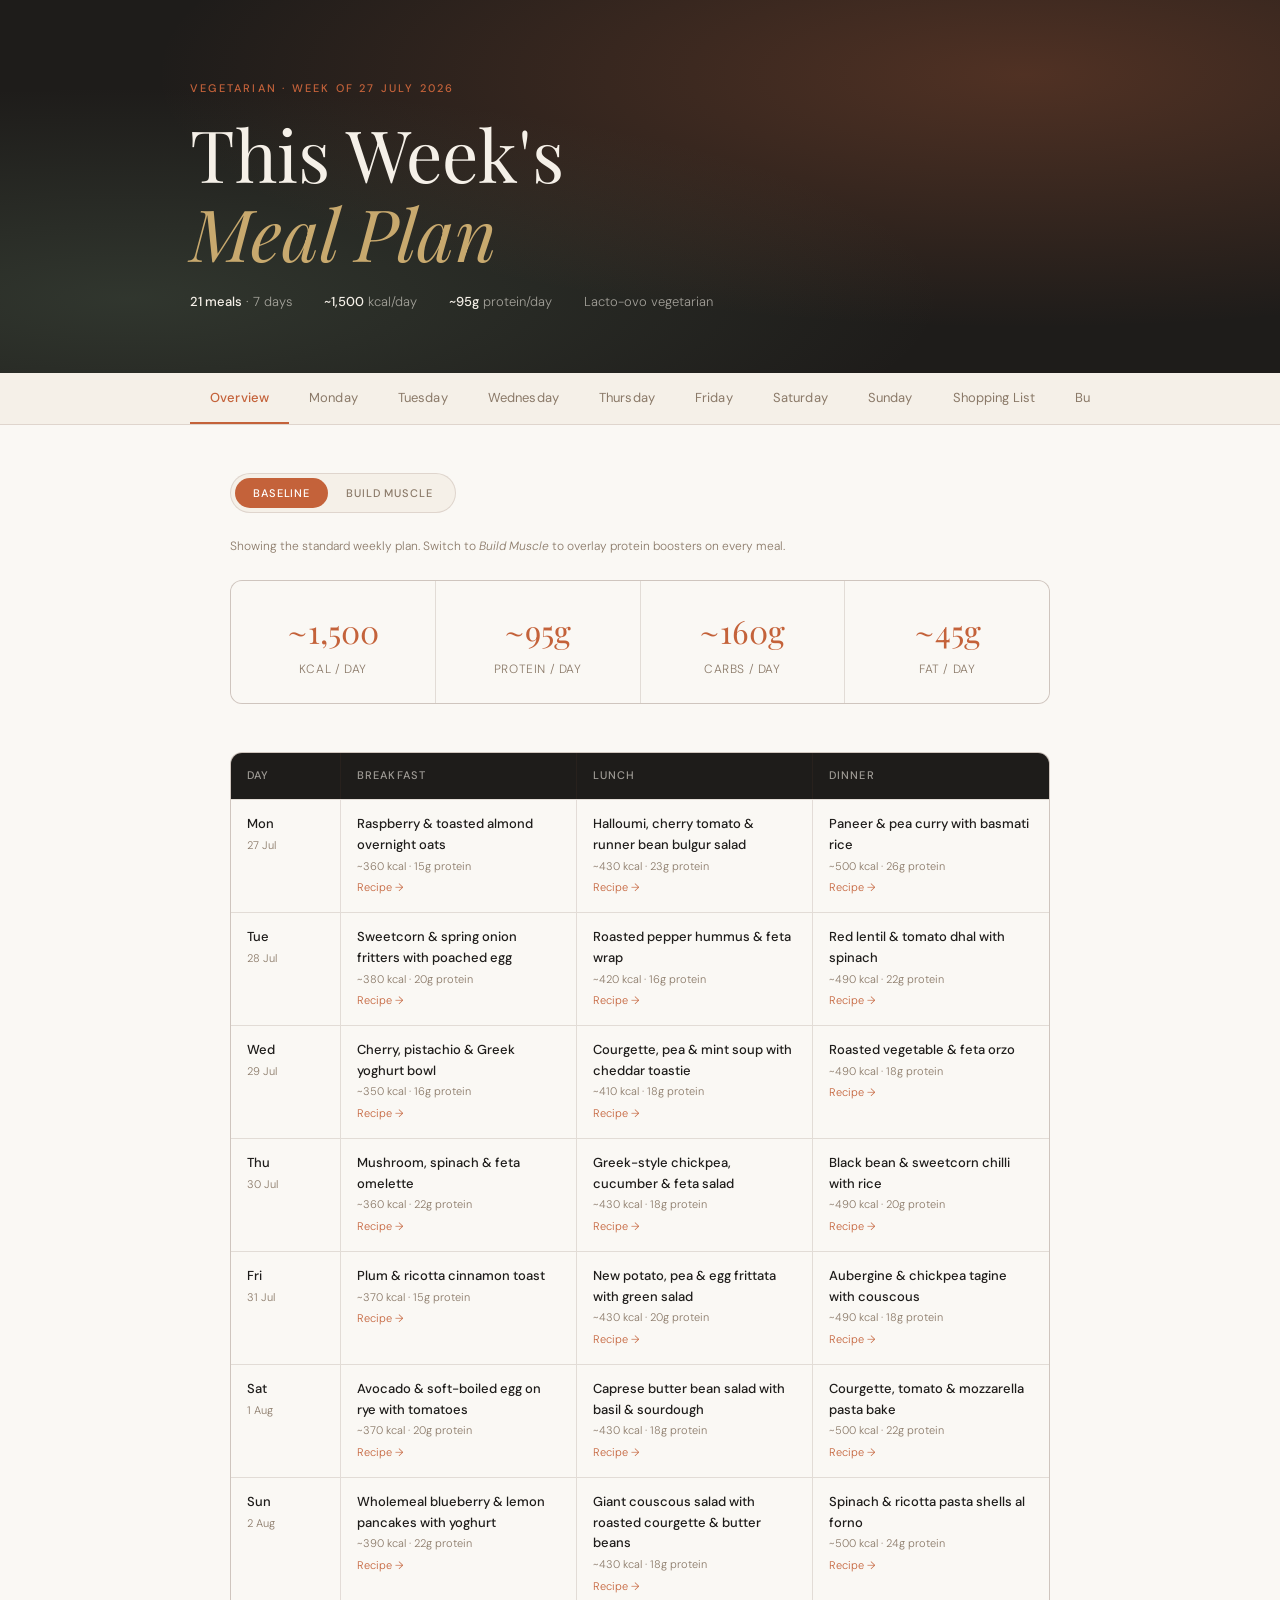
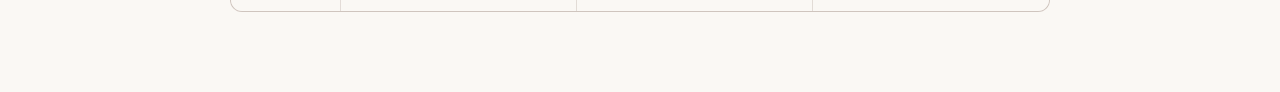
==== commit 9445b523: "Weekly meal plan — week of 2026-07-24" ====
--- a/meal-plan/index.html
+++ b/meal-plan/index.html
@@ -3,7 +3,7 @@
 <head>
 <meta charset="UTF-8">
 <meta name="viewport" content="width=device-width, initial-scale=1.0">
-<title>Weekly Meal Plan — 20 July 2026</title>
+<title>Weekly Meal Plan — 27 July 2026</title>
 <link rel="preconnect" href="https://fonts.googleapis.com">
 <link href="https://fonts.googleapis.com/css2?family=Playfair+Display:ital,wght@0,400;0,700;1,400&family=DM+Sans:wght@300;400;500&display=swap" rel="stylesheet">
 <style>
@@ -521,11 +521,11 @@
   }
 </style>
 </head>
-<body data-week="2026-07-20">
+<body data-week="2026-07-27">
 
 <div class="hero">
   <div class="hero-inner">
-    <div class="hero-label">Vegetarian · Week of 20 July 2026</div>
+    <div class="hero-label">Vegetarian · Week of 27 July 2026</div>
     <h1>This Week's<br><em>Meal Plan</em></h1>
     <div class="hero-meta">
       <span><strong>21 meals</strong> · 7 days</span>
@@ -575,94 +575,94 @@
       <div class="week-cell">Dinner</div>
     </div>
     <div class="week-row">
-      <div class="week-cell"><div class="week-day">Mon<span class="date">20 Jul</span></div></div>
-      <div class="week-cell"><div class="meal-title">Blueberry, banana &amp; flaxseed yoghurt bowl</div><div class="meal-kcal">~350 kcal · 16g protein</div><div class="meal-boost">25g protein powder blended in, +50g Greek yoghurt</div><a class="meal-link" onclick="showSection('mon')">Recipe →</a></div>
-      <div class="week-cell"><div class="meal-title">Broad bean, courgette &amp; ricotta toast</div><div class="meal-kcal">~410 kcal · 17g protein</div><div class="meal-boost">+50g ricotta, 1 tbsp toasted mixed seeds</div><a class="meal-link" onclick="showSection('mon')">Recipe →</a></div>
-      <div class="week-cell"><div class="meal-title">Puy lentil &amp; roasted tomato ragù with spaghetti</div><div class="meal-kcal">~490 kcal · 22g protein</div><div class="meal-boost">+½ pouch Puy lentils, 20g grated hard cheese</div><a class="meal-link" onclick="showSection('mon')">Recipe →</a></div>
+      <div class="week-cell"><div class="week-day">Mon<span class="date">27 Jul</span></div></div>
+      <div class="week-cell"><div class="meal-title">Raspberry &amp; toasted almond overnight oats</div><div class="meal-kcal">~360 kcal · 15g protein</div><div class="meal-boost">25g protein powder stirred in, +50g Greek yoghurt</div><a class="meal-link" onclick="showSection('mon')">Recipe →</a></div>
+      <div class="week-cell"><div class="meal-title">Halloumi, cherry tomato &amp; runner bean bulgur salad</div><div class="meal-kcal">~430 kcal · 23g protein</div><div class="meal-boost">+40g halloumi (140g total)</div><a class="meal-link" onclick="showSection('mon')">Recipe →</a></div>
+      <div class="week-cell"><div class="meal-title">Paneer &amp; pea curry with basmati rice</div><div class="meal-kcal">~500 kcal · 26g protein</div><div class="meal-boost">+50g paneer, 2 tbsp Greek yoghurt stirred through</div><a class="meal-link" onclick="showSection('mon')">Recipe →</a></div>
     </div>
     <div class="week-row">
-      <div class="week-cell"><div class="week-day">Tue<span class="date">21 Jul</span></div></div>
-      <div class="week-cell"><div class="meal-title">Soft scrambled eggs with chives on sourdough</div><div class="meal-kcal">~360 kcal · 20g protein</div><div class="meal-boost">3 eggs instead of 2, +100g cottage cheese on the side</div><a class="meal-link" onclick="showSection('tue')">Recipe →</a></div>
-      <div class="week-cell"><div class="meal-title">Sweetcorn, black bean &amp; avocado salad bowl</div><div class="meal-kcal">~430 kcal · 16g protein</div><div class="meal-boost">+½ tin black beans, +30g feta crumbled over</div><a class="meal-link" onclick="showSection('tue')">Recipe →</a></div>
-      <div class="week-cell"><div class="meal-title">Halloumi &amp; courgette skewers with couscous tabbouleh</div><div class="meal-kcal">~500 kcal · 26g protein</div><div class="meal-boost">+40g halloumi (150g total)</div><a class="meal-link" onclick="showSection('tue')">Recipe →</a></div>
+      <div class="week-cell"><div class="week-day">Tue<span class="date">28 Jul</span></div></div>
+      <div class="week-cell"><div class="meal-title">Sweetcorn &amp; spring onion fritters with poached egg</div><div class="meal-kcal">~380 kcal · 20g protein</div><div class="meal-boost">+1 poached egg (2 total), +100g cottage cheese on the side</div><a class="meal-link" onclick="showSection('tue')">Recipe →</a></div>
+      <div class="week-cell"><div class="meal-title">Roasted pepper hummus &amp; feta wrap</div><div class="meal-kcal">~420 kcal · 16g protein</div><div class="meal-boost">+40g feta, extra dollop of hummus</div><a class="meal-link" onclick="showSection('tue')">Recipe →</a></div>
+      <div class="week-cell"><div class="meal-title">Red lentil &amp; tomato dhal with spinach</div><div class="meal-kcal">~490 kcal · 22g protein</div><div class="meal-boost">+½ mug red lentils, 2 tbsp Greek yoghurt on top</div><a class="meal-link" onclick="showSection('tue')">Recipe →</a></div>
     </div>
     <div class="week-row">
-      <div class="week-cell"><div class="week-day">Wed<span class="date">22 Jul</span></div></div>
-      <div class="week-cell"><div class="meal-title">Baked eggs with peppers &amp; tomato</div><div class="meal-kcal">~370 kcal · 20g protein</div><div class="meal-boost">3 eggs instead of 2, +20g feta crumbled in</div><a class="meal-link" onclick="showSection('wed')">Recipe →</a></div>
-      <div class="week-cell"><div class="meal-title">Tomato, white bean &amp; basil panzanella</div><div class="meal-kcal">~430 kcal · 15g protein</div><div class="meal-boost">+½ tin cannellini beans, +30g hard cheese shaved over</div><a class="meal-link" onclick="showSection('wed')">Recipe →</a></div>
-      <div class="week-cell"><div class="meal-title">Green curry with tofu &amp; French beans</div><div class="meal-kcal">~490 kcal · 24g protein</div><div class="meal-boost">+100g tofu (250g total), 1 tbsp toasted peanuts</div><a class="meal-link" onclick="showSection('wed')">Recipe →</a></div>
+      <div class="week-cell"><div class="week-day">Wed<span class="date">29 Jul</span></div></div>
+      <div class="week-cell"><div class="meal-title">Cherry, pistachio &amp; Greek yoghurt bowl</div><div class="meal-kcal">~350 kcal · 16g protein</div><div class="meal-boost">25g protein powder stirred through, +50g Greek yoghurt</div><a class="meal-link" onclick="showSection('wed')">Recipe →</a></div>
+      <div class="week-cell"><div class="meal-title">Courgette, pea &amp; mint soup with cheddar toastie</div><div class="meal-kcal">~410 kcal · 18g protein</div><div class="meal-boost">+30g cheddar in the toastie, 100g cottage cheese stirred into the soup</div><a class="meal-link" onclick="showSection('wed')">Recipe →</a></div>
+      <div class="week-cell"><div class="meal-title">Roasted vegetable &amp; feta orzo</div><div class="meal-kcal">~490 kcal · 18g protein</div><div class="meal-boost">+40g feta, 1 tbsp toasted seeds over the top</div><a class="meal-link" onclick="showSection('wed')">Recipe →</a></div>
     </div>
     <div class="week-row">
-      <div class="week-cell"><div class="week-day">Thu<span class="date">23 Jul</span></div></div>
-      <div class="week-cell"><div class="meal-title">Nectarine &amp; toasted seed yoghurt pot</div><div class="meal-kcal">~350 kcal · 17g protein</div><div class="meal-boost">25g protein powder stirred through the yoghurt</div><a class="meal-link" onclick="showSection('thu')">Recipe →</a></div>
-      <div class="week-cell"><div class="meal-title">Romesco with charred French beans &amp; egg</div><div class="meal-kcal">~420 kcal · 18g protein</div><div class="meal-boost">+1 egg (2 total), 1 tbsp extra almonds in the romesco</div><a class="meal-link" onclick="showSection('thu')">Recipe →</a></div>
-      <div class="week-cell"><div class="meal-title">Mushroom &amp; pea risotto</div><div class="meal-kcal">~500 kcal · 18g protein</div><div class="meal-boost">+30g hard cheese, 1 tbsp toasted seeds over the top</div><a class="meal-link" onclick="showSection('thu')">Recipe →</a></div>
+      <div class="week-cell"><div class="week-day">Thu<span class="date">30 Jul</span></div></div>
+      <div class="week-cell"><div class="meal-title">Mushroom, spinach &amp; feta omelette</div><div class="meal-kcal">~360 kcal · 22g protein</div><div class="meal-boost">4 eggs instead of 3, +30g feta</div><a class="meal-link" onclick="showSection('thu')">Recipe →</a></div>
+      <div class="week-cell"><div class="meal-title">Greek-style chickpea, cucumber &amp; feta salad</div><div class="meal-kcal">~430 kcal · 18g protein</div><div class="meal-boost">+½ tin chickpeas, +30g feta</div><a class="meal-link" onclick="showSection('thu')">Recipe →</a></div>
+      <div class="week-cell"><div class="meal-title">Black bean &amp; sweetcorn chilli with rice</div><div class="meal-kcal">~490 kcal · 20g protein</div><div class="meal-boost">+½ tin black beans, 30g grated cheddar on top</div><a class="meal-link" onclick="showSection('thu')">Recipe →</a></div>
     </div>
     <div class="week-row">
-      <div class="week-cell"><div class="week-day">Fri<span class="date">24 Jul</span></div></div>
-      <div class="week-cell"><div class="meal-title">Cinnamon French toast with strawberries</div><div class="meal-kcal">~390 kcal · 18g protein</div><div class="meal-boost">+1 egg in the custard, +100g Greek yoghurt on the side</div><a class="meal-link" onclick="showSection('fri')">Recipe →</a></div>
-      <div class="week-cell"><div class="meal-title">Gazpacho with goat's cheese &amp; seed toast</div><div class="meal-kcal">~400 kcal · 15g protein</div><div class="meal-boost">+30g goat's cheese, 1 tbsp toasted seeds</div><a class="meal-link" onclick="showSection('fri')">Recipe →</a></div>
-      <div class="week-cell"><div class="meal-title">Spinach &amp; feta filo pie with tomato salad</div><div class="meal-kcal">~500 kcal · 20g protein</div><div class="meal-boost">+40g feta, +1 egg in the filling</div><a class="meal-link" onclick="showSection('fri')">Recipe →</a></div>
+      <div class="week-cell"><div class="week-day">Fri<span class="date">31 Jul</span></div></div>
+      <div class="week-cell"><div class="meal-title">Plum &amp; ricotta cinnamon toast</div><div class="meal-kcal">~370 kcal · 15g protein</div><div class="meal-boost">+50g ricotta, 1 tbsp toasted flaked almonds</div><a class="meal-link" onclick="showSection('fri')">Recipe →</a></div>
+      <div class="week-cell"><div class="meal-title">New potato, pea &amp; egg frittata with green salad</div><div class="meal-kcal">~430 kcal · 20g protein</div><div class="meal-boost">4 eggs instead of 3, +30g hard cheese in the mix</div><a class="meal-link" onclick="showSection('fri')">Recipe →</a></div>
+      <div class="week-cell"><div class="meal-title">Aubergine &amp; chickpea tagine with couscous</div><div class="meal-kcal">~490 kcal · 18g protein</div><div class="meal-boost">+½ tin chickpeas, 2 tbsp Greek yoghurt to serve</div><a class="meal-link" onclick="showSection('fri')">Recipe →</a></div>
     </div>
     <div class="week-row">
-      <div class="week-cell"><div class="week-day">Sat<span class="date">25 Jul</span></div></div>
-      <div class="week-cell"><div class="meal-title">Garlic mushrooms on toast with poached egg</div><div class="meal-kcal">~370 kcal · 20g protein</div><div class="meal-boost">2 eggs instead of 1, +100g cottage cheese on the side</div><a class="meal-link" onclick="showSection('sat')">Recipe →</a></div>
-      <div class="week-cell"><div class="meal-title">Tomato, mozzarella &amp; basil salad with sourdough</div><div class="meal-kcal">~430 kcal · 20g protein</div><div class="meal-boost">+½ ball mozzarella, 1 tbsp toasted seeds</div><a class="meal-link" onclick="showSection('sat')">Recipe →</a></div>
-      <div class="week-cell"><div class="meal-title">Stuffed peppers with rice, feta &amp; pine nuts</div><div class="meal-kcal">~490 kcal · 17g protein</div><div class="meal-boost">+40g feta, +½ tin cannellini beans stirred into the filling</div><a class="meal-link" onclick="showSection('sat')">Recipe →</a></div>
+      <div class="week-cell"><div class="week-day">Sat<span class="date">1 Aug</span></div></div>
+      <div class="week-cell"><div class="meal-title">Avocado &amp; soft-boiled egg on rye with tomatoes</div><div class="meal-kcal">~370 kcal · 20g protein</div><div class="meal-boost">+1 egg (3 total), +100g cottage cheese on the side</div><a class="meal-link" onclick="showSection('sat')">Recipe →</a></div>
+      <div class="week-cell"><div class="meal-title">Caprese butter bean salad with basil &amp; sourdough</div><div class="meal-kcal">~430 kcal · 18g protein</div><div class="meal-boost">+½ ball mozzarella, +½ tin butter beans</div><a class="meal-link" onclick="showSection('sat')">Recipe →</a></div>
+      <div class="week-cell"><div class="meal-title">Courgette, tomato &amp; mozzarella pasta bake</div><div class="meal-kcal">~500 kcal · 22g protein</div><div class="meal-boost">+½ ball mozzarella, 30g grated hard cheese in the sauce</div><a class="meal-link" onclick="showSection('sat')">Recipe →</a></div>
     </div>
     <div class="week-row">
-      <div class="week-cell"><div class="week-day">Sun<span class="date">26 Jul</span></div></div>
-      <div class="week-cell"><div class="meal-title">Cottage cheese pancakes with blackcurrant compote</div><div class="meal-kcal">~380 kcal · 22g protein</div><div class="meal-boost">+100g cottage cheese in the batter, +50g Greek yoghurt</div><a class="meal-link" onclick="showSection('sun')">Recipe →</a></div>
-      <div class="week-cell"><div class="meal-title">Sweetcorn &amp; red pepper quesadilla with salsa</div><div class="meal-kcal">~430 kcal · 19g protein</div><div class="meal-boost">+30g cheddar, +½ tin black beans in the filling</div><a class="meal-link" onclick="showSection('sun')">Recipe →</a></div>
-      <div class="week-cell"><div class="meal-title">Courgette, tomato &amp; butter bean gratin</div><div class="meal-kcal">~490 kcal · 19g protein</div><div class="meal-boost">+½ tin butter beans, +30g hard cheese in the crumb</div><a class="meal-link" onclick="showSection('sun')">Recipe →</a></div>
+      <div class="week-cell"><div class="week-day">Sun<span class="date">2 Aug</span></div></div>
+      <div class="week-cell"><div class="meal-title">Wholemeal blueberry &amp; lemon pancakes with yoghurt</div><div class="meal-kcal">~390 kcal · 22g protein</div><div class="meal-boost">25g protein powder in the batter, +100g Greek yoghurt</div><a class="meal-link" onclick="showSection('sun')">Recipe →</a></div>
+      <div class="week-cell"><div class="meal-title">Giant couscous salad with roasted courgette &amp; butter beans</div><div class="meal-kcal">~430 kcal · 18g protein</div><div class="meal-boost">+½ tin butter beans, +30g feta crumbled over</div><a class="meal-link" onclick="showSection('sun')">Recipe →</a></div>
+      <div class="week-cell"><div class="meal-title">Spinach &amp; ricotta pasta shells al forno</div><div class="meal-kcal">~500 kcal · 24g protein</div><div class="meal-boost">+50g ricotta, 30g extra hard cheese over the top</div><a class="meal-link" onclick="showSection('sun')">Recipe →</a></div>
     </div>
   </div>
 </div>
 
 <!-- MONDAY -->
 <div id="mon" class="section">
-  <div class="day-header"><div class="day-title">Monday</div><div class="day-date">20 July 2026</div></div>
+  <div class="day-header"><div class="day-title">Monday</div><div class="day-date">27 July 2026</div></div>
   <div class="meals-grid">
     <div class="recipe-card">
       <div class="recipe-card-head" onclick="toggleRecipe(this)">
         <div class="recipe-type">Breakfast</div>
-        <div class="recipe-name">Blueberry, banana &amp; flaxseed yoghurt bowl</div>
-        <div class="recipe-meta"><span>~350 kcal · 16g protein</span><span class="recipe-toggle">▾</span></div>
+        <div class="recipe-name">Raspberry &amp; toasted almond overnight oats</div>
+        <div class="recipe-meta"><span>~360 kcal · 15g protein</span><span class="recipe-toggle">▾</span></div>
       </div>
       <div class="recipe-body">
         <div class="recipe-section">Ingredients</div>
-        <ul class="ing-list"><li>200g Greek yoghurt</li><li>150g blueberries</li><li>1 small banana</li><li>30g rolled oats</li><li>1 tbsp ground flaxseed</li><li>1 tbsp mixed seeds</li><li>1 tsp honey</li></ul>
+        <ul class="ing-list"><li>50g rolled oats</li><li>120ml whole milk</li><li>80g Greek yoghurt</li><li>100g raspberries</li><li>1 tbsp flaked almonds</li><li>1 tbsp ground flaxseed</li><li>1 tsp honey</li></ul>
         <div class="recipe-section">Method</div>
-        <ol class="step-list"><li>Toast the oats and seeds in a dry pan for 3–4 mins until they smell nutty. Cool.</li><li>Mash the banana into the yoghurt with the flaxseed and honey.</li><li>Crush a third of the blueberries with the back of a fork and ripple them through.</li><li>Spoon into a bowl and top with the remaining berries and the toasted oats and seeds.</li></ol>
-        <div class="tip">Ground flaxseed only gives up its omega-3s once the seed coat is broken — whole seeds pass straight through. Buy it ground, and keep it in the fridge.</div>
+        <ol class="step-list"><li>The night before, stir the oats, milk, half the yoghurt, the flaxseed and honey together in a jar. Lid on, into the fridge.</li><li>In the morning, toast the flaked almonds in a dry pan for 2–3 mins until golden — watch them, they catch fast.</li><li>Crush half the raspberries into the oats so they turn pink, and loosen with a splash more milk if it's stiff.</li><li>Top with the rest of the yoghurt, the whole raspberries and the toasted almonds.</li></ol>
+        <div class="tip">Overnight soaking does the same softening job as cooking porridge, cold — the oats drink up the milk and the flaxseed turns them almost creamy. Make two jars at once; they keep three days.</div>
       </div>
     </div>
     <div class="recipe-card">
       <div class="recipe-card-head" onclick="toggleRecipe(this)">
         <div class="recipe-type">Lunch</div>
-        <div class="recipe-name">Broad bean, courgette &amp; ricotta toast</div>
-        <div class="recipe-meta"><span>~410 kcal · 17g protein</span><span class="recipe-toggle">▾</span></div>
+        <div class="recipe-name">Halloumi, cherry tomato &amp; runner bean bulgur salad</div>
+        <div class="recipe-meta"><span>~430 kcal · 23g protein</span><span class="recipe-toggle">▾</span></div>
       </div>
       <div class="recipe-body">
         <div class="recipe-section">Ingredients</div>
-        <ul class="ing-list"><li>150g podded broad beans (about 400g in the pod)</li><li>½ courgette, shaved into ribbons</li><li>80g ricotta</li><li>2 thick slices sourdough</li><li>Zest and juice of ½ lemon</li><li>Small handful mint, torn</li><li>1 tbsp olive oil</li><li>Black pepper</li></ul>
+        <ul class="ing-list"><li>100g halloumi, in thick slices</li><li>50g bulgur wheat (dry)</li><li>100g runner beans, stringed and sliced on the angle</li><li>100g cherry tomatoes, halved</li><li>Small handful mint, chopped</li><li>Juice of ½ lemon</li><li>1 tbsp olive oil</li><li>Pinch chilli flakes</li></ul>
         <div class="recipe-section">Method</div>
-        <ol class="step-list"><li>Boil the broad beans 3 mins, drain, and slip them out of their grey skins — worth every second.</li><li>Beat the ricotta with the lemon zest, a pinch of salt and plenty of pepper.</li><li>Toss the beans and courgette ribbons with the oil, lemon juice and mint.</li><li>Toast the sourdough, spread thickly with the ricotta, and pile the beans on top.</li></ol>
-        <div class="tip">Double-podding broad beans is the difference between bitter and buttery — late-July beans are big enough that the skins have turned tough.</div>
+        <ol class="step-list"><li>Cover the bulgur with 100ml boiling water, lid on, 12 mins, then fluff and cool.</li><li>Boil the runner beans 3 mins until just tender with a squeak, then refresh under cold water to hold the green.</li><li>Fry the halloumi in a dry non-stick pan over medium-high heat, 2 mins a side, until deeply golden and squeaky.</li><li>Fold the beans, tomatoes, mint, lemon, oil and chilli through the bulgur, season, and lay the halloumi on top.</li></ol>
+        <div class="tip">Slice runner beans on a long diagonal — more surface catches the dressing, and the angled cut cooks through faster than a fat chunk. Pull the stringy seam off first.</div>
       </div>
     </div>
     <div class="recipe-card">
       <div class="recipe-card-head" onclick="toggleRecipe(this)">
         <div class="recipe-type">Dinner</div>
-        <div class="recipe-name">Puy lentil &amp; roasted tomato ragù with spaghetti</div>
-        <div class="recipe-meta"><span>~490 kcal · 22g protein</span><span class="recipe-toggle">▾</span></div>
+        <div class="recipe-name">Paneer &amp; pea curry with basmati rice</div>
+        <div class="recipe-meta"><span>~500 kcal · 26g protein</span><span class="recipe-toggle">▾</span></div>
       </div>
       <div class="recipe-body">
         <div class="recipe-section">Ingredients</div>
-        <ul class="ing-list"><li>½ × 250g pouch cooked Puy lentils</li><li>250g cherry tomatoes</li><li>70g spaghetti (dry)</li><li>½ onion, finely chopped; 1 garlic clove</li><li>1 carrot, finely diced</li><li>1 tsp dried oregano, pinch chilli flakes</li><li>15g Italian-style hard cheese, grated</li><li>1 tbsp olive oil</li><li>Handful basil</li></ul>
+        <ul class="ing-list"><li>150g paneer, cubed</li><li>100g frozen peas</li><li>60g basmati rice (dry)</li><li>½ onion, finely chopped; 1 garlic clove</li><li>2cm ginger, grated</li><li>200g (½ tin) chopped tomatoes</li><li>1 tsp garam masala, ½ tsp turmeric, ½ tsp ground cumin</li><li>2 tbsp Greek yoghurt</li><li>1 tbsp neutral oil</li><li>Handful coriander</li></ul>
         <div class="recipe-section">Method</div>
-        <ol class="step-list"><li>Heat oven to 200°C. Roast the cherry tomatoes with half the oil for 20 mins until collapsed and jammy.</li><li>Meanwhile soften the onion and carrot in the rest of the oil, 8 mins. Add the garlic, oregano and chilli, 1 min.</li><li>Tip in the roasted tomatoes with all their juices and the lentils; simmer 8 mins, crushing the tomatoes as you go.</li><li>Cook the spaghetti, then toss it through the ragù with a splash of pasta water. Finish with the cheese and basil.</li></ol>
-        <div class="tip">That splash of starchy pasta water is what binds sauce to strand — without it the ragù sits in a puddle at the bottom of the bowl.</div>
+        <ol class="step-list"><li>Cook the rinsed rice in salted water, lid on, 11 mins, then rest off the heat.</li><li>Fry the paneer in the oil over medium-high heat until golden on several sides, then lift out.</li><li>Soften the onion 6 mins, add the garlic, ginger and spices for 1 min, then the tomatoes; simmer 8 mins until split and darkened.</li><li>Stir in the yoghurt off the boil so it doesn't curdle, then the peas and paneer. Warm through 3 mins and finish with coriander, over the rice.</li></ol>
+        <div class="tip">Add the yoghurt with the pan off the fierce heat and stir it in a spoonful at a time — go too hot and it splits into grainy curds instead of a silky sauce.</div>
       </div>
     </div>
   </div>
@@ -670,48 +670,48 @@
 
 <!-- TUESDAY -->
 <div id="tue" class="section">
-  <div class="day-header"><div class="day-title">Tuesday</div><div class="day-date">21 July 2026</div></div>
+  <div class="day-header"><div class="day-title">Tuesday</div><div class="day-date">28 July 2026</div></div>
   <div class="meals-grid">
     <div class="recipe-card">
       <div class="recipe-card-head" onclick="toggleRecipe(this)">
         <div class="recipe-type">Breakfast</div>
-        <div class="recipe-name">Soft scrambled eggs with chives on sourdough</div>
-        <div class="recipe-meta"><span>~360 kcal · 20g protein</span><span class="recipe-toggle">▾</span></div>
+        <div class="recipe-name">Sweetcorn &amp; spring onion fritters with poached egg</div>
+        <div class="recipe-meta"><span>~380 kcal · 20g protein</span><span class="recipe-toggle">▾</span></div>
       </div>
       <div class="recipe-body">
         <div class="recipe-section">Ingredients</div>
-        <ul class="ing-list"><li>2 large eggs</li><li>1 tbsp whole milk</li><li>1 tsp butter</li><li>2 slices sourdough</li><li>Few chives, snipped</li><li>Black pepper</li></ul>
+        <ul class="ing-list"><li>120g sweetcorn (frozen, defrosted)</li><li>1 large egg (in the batter) + 1 for poaching</li><li>2 spring onions, sliced</li><li>3 tbsp plain flour</li><li>100g cherry tomatoes, halved</li><li>Pinch chilli flakes</li><li>½ tbsp neutral oil</li><li>Splash of vinegar (for poaching)</li></ul>
         <div class="recipe-section">Method</div>
-        <ol class="step-list"><li>Whisk the eggs with the milk and a pinch of salt.</li><li>Melt the butter in a cold non-stick pan, add the eggs, and set it over low heat.</li><li>Stir slowly and constantly with a spatula, dragging the curds off the base. Take it off the heat while it still looks slightly underdone.</li><li>Pile onto the toast and finish with the chives and pepper.</li></ol>
-        <div class="tip">Low and slow is the whole trick — high heat squeezes water out of the curds and you get scrambled eggs sitting in a puddle. Off the heat 10 seconds early; the pan finishes them.</div>
+        <ol class="step-list"><li>Mash half the sweetcorn roughly, then stir in the rest with the egg, flour, spring onions, chilli and a pinch of salt to a thick batter.</li><li>Fry heaped spoonfuls in the oil over medium heat, 2–3 mins a side, until set and golden. You'll get 3 or 4.</li><li>Bring a pan of water with the vinegar to a bare simmer, slide in the second egg from a cup and poach 3 mins.</li><li>Stack the fritters, sit the egg on top, and serve with the raw cherry tomatoes alongside.</li></ol>
+        <div class="tip">Mashing half the corn is the trick to fritters that hold together — the starchy paste binds the whole kernels so they don't crumble apart in the pan.</div>
       </div>
     </div>
     <div class="recipe-card">
       <div class="recipe-card-head" onclick="toggleRecipe(this)">
         <div class="recipe-type">Lunch</div>
-        <div class="recipe-name">Sweetcorn, black bean &amp; avocado salad bowl</div>
-        <div class="recipe-meta"><span>~430 kcal · 16g protein</span><span class="recipe-toggle">▾</span></div>
+        <div class="recipe-name">Roasted pepper hummus &amp; feta wrap</div>
+        <div class="recipe-meta"><span>~420 kcal · 16g protein</span><span class="recipe-toggle">▾</span></div>
       </div>
       <div class="recipe-body">
         <div class="recipe-section">Ingredients</div>
-        <ul class="ing-list"><li>150g sweetcorn (frozen, defrosted)</li><li>½ × 400g tin black beans, drained</li><li>½ avocado, diced</li><li>1 large vine tomato, chunked</li><li>¼ red onion, finely sliced</li><li>Handful coriander</li><li>Juice of ½ lime, ½ tsp ground cumin</li><li>1 tbsp olive oil</li><li>Little gem leaves</li></ul>
+        <ul class="ing-list"><li>1 large tortilla wrap</li><li>3 tbsp hummus</li><li>1 red pepper</li><li>40g feta, crumbled</li><li>¼ cucumber, in batons</li><li>Handful rocket</li><li>Squeeze of lemon</li><li>Pinch chilli flakes</li></ul>
         <div class="recipe-section">Method</div>
-        <ol class="step-list"><li>Char the sweetcorn in a dry, very hot pan for 4–5 mins, shaking now and then, until spots of it blacken.</li><li>Whisk the lime juice, cumin and oil with a good pinch of salt.</li><li>Toss the warm corn with the beans, tomato and onion in the dressing and leave 5 mins.</li><li>Fold through the avocado and coriander at the last moment and serve on the little gem leaves.</li></ol>
-        <div class="tip">Charring the corn in a dry pan gives you the smoky edge of a barbecue with none of the setup — and dressing it while warm means the beans drink up the lime.</div>
+        <ol class="step-list"><li>Char the whole pepper under a hot grill, turning, until blackened all over, 12 mins. Steam in a covered bowl 5 mins, then slip off the skin and tear into strips.</li><li>Warm the wrap in a dry pan for 20 secs a side so it folds without cracking.</li><li>Spread the hummus over, then layer the pepper strips, cucumber, rocket and feta. Squeeze over the lemon and add the chilli.</li><li>Fold in the sides and roll tightly, then cut on the diagonal.</li></ol>
+        <div class="tip">Roasting your own pepper takes twelve minutes and tastes worlds better than a jar — but a good jarred roasted pepper, patted dry, is an honest shortcut on a busy day.</div>
       </div>
     </div>
     <div class="recipe-card">
       <div class="recipe-card-head" onclick="toggleRecipe(this)">
         <div class="recipe-type">Dinner</div>
-        <div class="recipe-name">Halloumi &amp; courgette skewers with couscous tabbouleh</div>
-        <div class="recipe-meta"><span>~500 kcal · 26g protein</span><span class="recipe-toggle">▾</span></div>
+        <div class="recipe-name">Red lentil &amp; tomato dhal with spinach</div>
+        <div class="recipe-meta"><span>~490 kcal · 22g protein</span><span class="recipe-toggle">▾</span></div>
       </div>
       <div class="recipe-body">
         <div class="recipe-section">Ingredients</div>
-        <ul class="ing-list"><li>110g halloumi, in thick cubes</li><li>1 courgette, in thick rounds</li><li>½ red pepper, chunked</li><li>50g couscous (dry)</li><li>Big handful flat-leaf parsley, chopped</li><li>Small handful mint, chopped</li><li>1 large vine tomato, finely diced</li><li>2 spring onions, sliced</li><li>1½ tbsp olive oil, juice of ½ lemon</li><li>½ tsp dried oregano</li></ul>
+        <ul class="ing-list"><li>90g dried red lentils</li><li>200g (½ tin) chopped tomatoes</li><li>100g baby spinach</li><li>½ onion, chopped; 1 garlic clove</li><li>2cm ginger, grated</li><li>1 tsp ground cumin, ½ tsp turmeric</li><li>Pinch chilli flakes</li><li>1 tbsp neutral oil</li><li>1 naan bread</li><li>Squeeze of lemon, handful coriander</li></ul>
         <div class="recipe-section">Method</div>
-        <ol class="step-list"><li>Cover the couscous with 75ml boiling water, lid on, 5 mins. Fluff with a fork and cool.</li><li>Thread the halloumi, courgette and pepper onto skewers, brush with half the oil and the oregano.</li><li>Griddle or grill 8–10 mins, turning, until the halloumi is deeply golden and the courgette is soft.</li><li>Stir the herbs, tomato, spring onions, remaining oil and the lemon through the couscous — it should be more herb than grain. Serve the skewers on top.</li></ol>
-        <div class="tip">Real tabbouleh is a herb salad with a little grain in it, not the reverse. Be braver with the parsley than feels sensible.</div>
+        <ol class="step-list"><li>Rinse the lentils until the water runs clear. Simmer with 400ml water for 15 mins, skimming any foam, until collapsing and soft.</li><li>Meanwhile soften the onion in the oil, 6 mins, then add the garlic, ginger and spices for 1 min until fragrant.</li><li>Stir the spiced onion and the tomatoes into the lentils and simmer 5 mins, then wilt in the spinach.</li><li>Finish with lemon and coriander, season well, and serve with the warmed naan for scooping.</li></ol>
+        <div class="tip">Rinsing red lentils really does matter — the cloudy starch that washes off is what makes an unrinsed dhal turn gluey. Rinse until the water runs almost clear.</div>
       </div>
     </div>
   </div>
@@ -719,48 +719,48 @@
 
 <!-- WEDNESDAY -->
 <div id="wed" class="section">
-  <div class="day-header"><div class="day-title">Wednesday</div><div class="day-date">22 July 2026</div></div>
+  <div class="day-header"><div class="day-title">Wednesday</div><div class="day-date">29 July 2026</div></div>
   <div class="meals-grid">
     <div class="recipe-card">
       <div class="recipe-card-head" onclick="toggleRecipe(this)">
         <div class="recipe-type">Breakfast</div>
-        <div class="recipe-name">Baked eggs with peppers &amp; tomato</div>
-        <div class="recipe-meta"><span>~370 kcal · 20g protein</span><span class="recipe-toggle">▾</span></div>
+        <div class="recipe-name">Cherry, pistachio &amp; Greek yoghurt bowl</div>
+        <div class="recipe-meta"><span>~350 kcal · 16g protein</span><span class="recipe-toggle">▾</span></div>
       </div>
       <div class="recipe-body">
         <div class="recipe-section">Ingredients</div>
-        <ul class="ing-list"><li>2 large eggs</li><li>1 red pepper, sliced</li><li>200g (½ tin) chopped tomatoes</li><li>¼ onion, sliced; 1 garlic clove</li><li>½ tsp smoked paprika, ¼ tsp ground cumin</li><li>1 slice sourdough</li><li>1 tbsp olive oil</li><li>Handful coriander</li></ul>
+        <ul class="ing-list"><li>200g Greek yoghurt</li><li>150g cherries, pitted and halved</li><li>1 tbsp shelled pistachios, roughly chopped</li><li>20g rolled oats</li><li>1 tsp honey</li><li>Pinch of cinnamon</li></ul>
         <div class="recipe-section">Method</div>
-        <ol class="step-list"><li>Soften the onion and pepper in the oil in a small frying pan, 8 mins, until the pepper is properly slumped.</li><li>Add the garlic and spices, 1 min, then the tomatoes. Simmer 8 mins until thick enough to hold a trench.</li><li>Make two wells, crack in the eggs, cover the pan and cook 5–6 mins until the whites set but the yolks still wobble.</li><li>Scatter with coriander and serve with the sourdough for mopping.</li></ol>
-        <div class="tip">The sauce has to be thick before the eggs go in — if it's still loose they sink and poach into it instead of sitting proudly on top.</div>
+        <ol class="step-list"><li>Toast the oats and pistachios in a dry pan with the cinnamon, 3 mins, until they smell nutty.</li><li>Warm half the cherries in the pan for 1 min with a drop of water so they release a little syrup. Cool slightly.</li><li>Spoon the yoghurt into a bowl and drizzle with the honey.</li><li>Top with the warm and raw cherries and scatter the toasted oats and pistachios over.</li></ol>
+        <div class="tip">A cherry stoner is worth the drawer space in July, but the tip of a small piping nozzle or a sturdy straw will push the stone straight through in a pinch.</div>
       </div>
     </div>
     <div class="recipe-card">
       <div class="recipe-card-head" onclick="toggleRecipe(this)">
         <div class="recipe-type">Lunch</div>
-        <div class="recipe-name">Tomato, white bean &amp; basil panzanella</div>
-        <div class="recipe-meta"><span>~430 kcal · 15g protein</span><span class="recipe-toggle">▾</span></div>
+        <div class="recipe-name">Courgette, pea &amp; mint soup with cheddar toastie</div>
+        <div class="recipe-meta"><span>~410 kcal · 18g protein</span><span class="recipe-toggle">▾</span></div>
       </div>
       <div class="recipe-body">
         <div class="recipe-section">Ingredients</div>
-        <ul class="ing-list"><li>2 large ripe vine tomatoes, chunked</li><li>½ × 400g tin cannellini beans, drained</li><li>2 thick slices day-old sourdough, torn into chunks</li><li>¼ cucumber, chunked</li><li>¼ red onion, finely sliced</li><li>Big handful basil</li><li>1½ tbsp olive oil, 2 tsp red wine vinegar</li><li>1 garlic clove, halved</li></ul>
+        <ul class="ing-list"><li>1 courgette, chopped</li><li>100g frozen peas</li><li>½ onion, chopped; 1 garlic clove</li><li>400ml hot vegetable stock</li><li>Small handful mint</li><li>2 slices sourdough</li><li>40g mature cheddar, grated</li><li>1 tbsp olive oil</li><li>Squeeze of lemon</li></ul>
         <div class="recipe-section">Method</div>
-        <ol class="step-list"><li>Salt the tomatoes generously in a bowl and leave 15 mins — you want a pool of juice at the bottom.</li><li>Toast the torn bread in a dry pan or hot oven until crisp at the edges but chewy inside, then rub with the cut garlic.</li><li>Add the bread to the tomatoes with the beans, cucumber, onion, oil and vinegar. Toss and leave 10 mins.</li><li>Fold the basil through just before eating.</li></ol>
-        <div class="tip">Panzanella was invented to rescue stale bread — the tomato juice is the dressing. Fresh soft bread turns to mush, so use yesterday's loaf and toast it first.</div>
+        <ol class="step-list"><li>Soften the onion in the oil, 6 mins. Add the garlic and courgette and cook 5 mins until slumped.</li><li>Pour in the stock, simmer 6 mins, then add the peas for the last 2 — no longer, or you lose the fresh green.</li><li>Blitz with the mint and a squeeze of lemon until smooth. Season boldly.</li><li>Butter the sourdough on the outside, fill with the cheddar, and fry in a dry pan 3 mins a side until molten and crisp. Cut into soldiers for dunking.</li></ol>
+        <div class="tip">Adding the peas at the very end keeps the soup vivid green — boil them long and the colour dulls to khaki and the sweet, grassy flavour cooks straight out.</div>
       </div>
     </div>
     <div class="recipe-card">
       <div class="recipe-card-head" onclick="toggleRecipe(this)">
         <div class="recipe-type">Dinner</div>
-        <div class="recipe-name">Green curry with tofu &amp; French beans</div>
-        <div class="recipe-meta"><span>~490 kcal · 24g protein</span><span class="recipe-toggle">▾</span></div>
+        <div class="recipe-name">Roasted vegetable &amp; feta orzo</div>
+        <div class="recipe-meta"><span>~490 kcal · 18g protein</span><span class="recipe-toggle">▾</span></div>
       </div>
       <div class="recipe-body">
         <div class="recipe-section">Ingredients</div>
-        <ul class="ing-list"><li>150g extra-firm tofu, cubed and patted dry</li><li>100g French beans, topped and halved</li><li>½ red pepper, sliced</li><li>60g basmati rice (dry)</li><li>1½ tbsp green curry paste (check it's vegetarian)</li><li>150ml coconut milk</li><li>1 tsp soy sauce, squeeze of lime</li><li>Handful Thai or regular basil</li><li>1 tbsp neutral oil</li></ul>
+        <ul class="ing-list"><li>75g orzo (dry)</li><li>1 courgette, in chunks</li><li>1 red pepper, in chunks</li><li>150g cherry tomatoes</li><li>1 garlic clove, sliced</li><li>60g feta, crumbled</li><li>1½ tbsp olive oil</li><li>1 tsp dried oregano</li><li>Handful basil</li></ul>
         <div class="recipe-section">Method</div>
-        <ol class="step-list"><li>Cook the rinsed rice in salted water, lid on, 11 mins. Rest off the heat.</li><li>Fry the tofu in the oil over high heat until golden on several sides, 6–8 mins. Set aside.</li><li>Fry the curry paste in the same pan 1 min until it smells fragrant, then pour in the coconut milk and bring to a simmer.</li><li>Add the beans and pepper, 4 mins, then return the tofu with the soy. Finish with lime and basil, over the rice.</li></ol>
-        <div class="tip">Frying the paste before the liquid goes in is non-negotiable — it blooms the spices in the oil. Skip it and the curry tastes flat and raw no matter how long it simmers.</div>
+        <ol class="step-list"><li>Heat oven to 210°C. Toss the courgette, pepper and tomatoes with the oil, oregano and garlic, and roast 25 mins until the edges catch and the tomatoes burst.</li><li>Meanwhile cook the orzo in well-salted water until just tender, then drain, saving a little of the water.</li><li>Tip the roasted vegetables and all their pan juices into the orzo with a splash of the reserved water.</li><li>Fold through half the feta so it melts into the sauce, then scatter the rest with the basil on top.</li></ol>
+        <div class="tip">Orzo looks like rice but behaves like pasta — salt the water as you would for spaghetti and stop it a minute early, because it keeps softening in the hot vegetables.</div>
       </div>
     </div>
   </div>
@@ -768,48 +768,48 @@
 
 <!-- THURSDAY -->
 <div id="thu" class="section">
-  <div class="day-header"><div class="day-title">Thursday</div><div class="day-date">23 July 2026</div></div>
+  <div class="day-header"><div class="day-title">Thursday</div><div class="day-date">30 July 2026</div></div>
   <div class="meals-grid">
     <div class="recipe-card">
       <div class="recipe-card-head" onclick="toggleRecipe(this)">
         <div class="recipe-type">Breakfast</div>
-        <div class="recipe-name">Nectarine &amp; toasted seed yoghurt pot</div>
-        <div class="recipe-meta"><span>~350 kcal · 17g protein</span><span class="recipe-toggle">▾</span></div>
+        <div class="recipe-name">Mushroom, spinach &amp; feta omelette</div>
+        <div class="recipe-meta"><span>~360 kcal · 22g protein</span><span class="recipe-toggle">▾</span></div>
       </div>
       <div class="recipe-body">
         <div class="recipe-section">Ingredients</div>
-        <ul class="ing-list"><li>200g Greek yoghurt</li><li>1 ripe nectarine, sliced</li><li>2 tbsp mixed seeds</li><li>1 tbsp flaked almonds</li><li>1 tsp honey</li><li>Pinch of cinnamon</li></ul>
+        <ul class="ing-list"><li>3 large eggs</li><li>100g chestnut mushrooms, sliced</li><li>Large handful baby spinach</li><li>30g feta, crumbled</li><li>1 tsp butter, ½ tbsp olive oil</li><li>1 slice sourdough</li><li>Black pepper</li></ul>
         <div class="recipe-section">Method</div>
-        <ol class="step-list"><li>Toast the seeds and almonds in a dry pan with the cinnamon, 3 mins, until they start to pop.</li><li>Off the heat, stir in the honey so it coats them into brittle clusters. Cool 2 mins.</li><li>Spoon the yoghurt into a bowl or jar.</li><li>Layer over the nectarine slices and scatter the clusters on top.</li></ol>
-        <div class="tip">A nectarine that's hard at the shop will soften on the windowsill but never sweeten — sugar stops developing the moment it's picked. Buy fragrant ones.</div>
+        <ol class="step-list"><li>Fry the mushrooms in the oil over high heat until golden, 5 mins, then wilt the spinach through and tip both out.</li><li>Beat the eggs with a pinch of salt and plenty of pepper.</li><li>Melt the butter in the pan over medium heat, pour in the eggs and, as they set, drag the edges in and tilt so the runny egg fills the gaps.</li><li>While the top is still just soft, scatter over the mushrooms, spinach and feta, fold in half and slide onto the plate. Serve with the sourdough.</li></ol>
+        <div class="tip">Take the omelette out of the pan while the centre still looks a touch underdone — the residual heat finishes it on the plate, and that's the line between soft and rubbery.</div>
       </div>
     </div>
     <div class="recipe-card">
       <div class="recipe-card-head" onclick="toggleRecipe(this)">
         <div class="recipe-type">Lunch</div>
-        <div class="recipe-name">Romesco with charred French beans &amp; egg</div>
-        <div class="recipe-meta"><span>~420 kcal · 18g protein</span><span class="recipe-toggle">▾</span></div>
+        <div class="recipe-name">Greek-style chickpea, cucumber &amp; feta salad</div>
+        <div class="recipe-meta"><span>~430 kcal · 18g protein</span><span class="recipe-toggle">▾</span></div>
       </div>
       <div class="recipe-body">
         <div class="recipe-section">Ingredients</div>
-        <ul class="ing-list"><li>150g French beans</li><li>1 large egg</li><li>1 red pepper</li><li>30g blanched almonds</li><li>1 slice sourdough, torn</li><li>1 garlic clove</li><li>1 tsp red wine vinegar</li><li>½ tsp smoked paprika</li><li>1½ tbsp olive oil</li><li>1 wholemeal pitta</li></ul>
+        <ul class="ing-list"><li>½ × 400g tin chickpeas, drained</li><li>½ cucumber, in thick half-moons</li><li>2 large vine tomatoes, in wedges</li><li>50g feta, in a slab</li><li>¼ red onion, finely sliced</li><li>Small handful black olives</li><li>1½ tbsp olive oil, 2 tsp red wine vinegar</li><li>½ tsp dried oregano</li><li>1 wholemeal pitta</li></ul>
         <div class="recipe-section">Method</div>
-        <ol class="step-list"><li>Grill or roast the pepper at 220°C for 20 mins until blistered. Steam it in a covered bowl 5 mins, then slip off the skin.</li><li>Toast the almonds and the torn sourdough in a dry pan until golden.</li><li>Blitz the pepper, almonds, bread, garlic, vinegar, paprika and oil to a coarse, rubbly sauce. Season boldly.</li><li>Boil the egg 7 mins. Char the beans in a hot dry pan 4 mins. Spoon the romesco onto a plate, pile the beans over, halve the egg on top, and serve with the pitta.</li></ol>
-        <div class="tip">Romesco should be rubbly, not smooth — the almonds and bread are there for texture. Stop the blender while it still has some grit. It keeps a week in the fridge.</div>
+        <ol class="step-list"><li>Salt the tomato wedges and leave 10 mins to draw out their juice.</li><li>Toss the chickpeas, cucumber, onion and olives with the oil, vinegar and half the oregano.</li><li>Add the tomatoes with their juices and pile onto a plate.</li><li>Sit the slab of feta on top — don't crumble it — and finish with the rest of the oregano and a grind of pepper. Serve with the warmed pitta.</li></ol>
+        <div class="tip">In a proper Greek salad the feta goes on as one thick slab, not crumbled through — it stays creamy and cool against the warm, salted tomatoes rather than dissolving into the dressing.</div>
       </div>
     </div>
     <div class="recipe-card">
       <div class="recipe-card-head" onclick="toggleRecipe(this)">
         <div class="recipe-type">Dinner</div>
-        <div class="recipe-name">Mushroom &amp; pea risotto</div>
-        <div class="recipe-meta"><span>~500 kcal · 18g protein</span><span class="recipe-toggle">▾</span></div>
+        <div class="recipe-name">Black bean &amp; sweetcorn chilli with rice</div>
+        <div class="recipe-meta"><span>~490 kcal · 20g protein</span><span class="recipe-toggle">▾</span></div>
       </div>
       <div class="recipe-body">
         <div class="recipe-section">Ingredients</div>
-        <ul class="ing-list"><li>70g arborio rice</li><li>200g chestnut mushrooms, sliced</li><li>80g frozen peas</li><li>½ onion, finely chopped; 1 garlic clove</li><li>500ml hot vegetable stock</li><li>25g Italian-style hard cheese, grated</li><li>1 tsp butter</li><li>1 tbsp olive oil</li><li>Squeeze of lemon, handful parsley</li></ul>
+        <ul class="ing-list"><li>½ × 400g tin black beans, drained</li><li>120g sweetcorn (frozen, defrosted)</li><li>1 red pepper, diced</li><li>½ onion, chopped; 1 garlic clove</li><li>200g (½ tin) chopped tomatoes</li><li>60g basmati rice (dry)</li><li>1 tsp ground cumin, ½ tsp smoked paprika, pinch chilli flakes</li><li>1 tbsp olive oil</li><li>2 tbsp Greek yoghurt, handful coriander</li><li>Squeeze of lime</li></ul>
         <div class="recipe-section">Method</div>
-        <ol class="step-list"><li>Fry the mushrooms in a hot dry pan until golden and squeaky, 5 mins. Season and set aside.</li><li>Soften the onion in the oil, 6 mins. Add the garlic, then the rice, stirring 1 min until the grains look glassy at the edges.</li><li>Add the hot stock a ladle at a time, stirring, waiting for each to be absorbed — about 18 mins.</li><li>Stir in the peas and mushrooms for the last 2 mins, then beat in the butter, cheese and lemon off the heat. Rest 2 mins; it should slump, not stand.</li></ol>
-        <div class="tip">That final beating off the heat — the mantecatura — is what makes risotto creamy without any cream. Rest it two minutes and it loosens to exactly the right consistency.</div>
+        <ol class="step-list"><li>Cook the rice in salted water, lid on, 11 mins, and rest.</li><li>Soften the onion and pepper in the oil, 8 mins. Add the garlic and spices, 1 min.</li><li>Tip in the tomatoes and beans with a splash of water and simmer 12 mins until thick, crushing a few beans against the pan to bind it.</li><li>Char the sweetcorn in a dry pan until spotted, then stir most of it through. Serve over the rice with the yoghurt, coriander, lime and the last of the corn on top.</li></ol>
+        <div class="tip">Crushing a few of the beans against the side of the pan releases their starch and thickens the chilli into something glossy — no need for any thickener or long reduction.</div>
       </div>
     </div>
   </div>
@@ -817,48 +817,48 @@
 
 <!-- FRIDAY -->
 <div id="fri" class="section">
-  <div class="day-header"><div class="day-title">Friday</div><div class="day-date">24 July 2026</div></div>
+  <div class="day-header"><div class="day-title">Friday</div><div class="day-date">31 July 2026</div></div>
   <div class="meals-grid">
     <div class="recipe-card">
       <div class="recipe-card-head" onclick="toggleRecipe(this)">
         <div class="recipe-type">Breakfast</div>
-        <div class="recipe-name">Cinnamon French toast with strawberries</div>
-        <div class="recipe-meta"><span>~390 kcal · 18g protein</span><span class="recipe-toggle">▾</span></div>
+        <div class="recipe-name">Plum &amp; ricotta cinnamon toast</div>
+        <div class="recipe-meta"><span>~370 kcal · 15g protein</span><span class="recipe-toggle">▾</span></div>
       </div>
       <div class="recipe-body">
         <div class="recipe-section">Ingredients</div>
-        <ul class="ing-list"><li>2 slices sourdough</li><li>1 large egg</li><li>60ml whole milk</li><li>½ tsp cinnamon, ½ tsp vanilla extract</li><li>150g strawberries, halved</li><li>2 tbsp Greek yoghurt</li><li>1 tsp butter</li><li>1 tsp honey</li></ul>
+        <ul class="ing-list"><li>2 slices sourdough</li><li>100g ricotta</li><li>2 ripe plums, sliced</li><li>1 tbsp flaked almonds</li><li>1 tsp honey</li><li>Pinch of cinnamon</li><li>Zest of ½ lemon</li></ul>
         <div class="recipe-section">Method</div>
-        <ol class="step-list"><li>Whisk the egg, milk, cinnamon and vanilla in a shallow dish with a pinch of salt.</li><li>Soak the bread 30 secs a side — long enough to drink, not so long it collapses.</li><li>Fry gently in the butter over medium-low heat, 2–3 mins a side, until set through and deep gold.</li><li>Toss the strawberries with the honey and serve over the toast with the yoghurt.</li></ol>
-        <div class="tip">The pinch of salt in the custard is what stops French toast tasting like sweet wet bread. And medium-low heat cooks the middle before the outside burns.</div>
+        <ol class="step-list"><li>Toast the flaked almonds in a dry pan for 2 mins until golden. Tip out.</li><li>In the same pan, warm the plum slices cut-side down for 2 mins with the honey and cinnamon until they soften and glaze.</li><li>Beat the ricotta with the lemon zest and a small pinch of salt, and spread thickly on the toast.</li><li>Pile the warm plums over, drizzle with the pan syrup and scatter with the almonds.</li></ol>
+        <div class="tip">A quick warm in the pan turns even a slightly underripe plum sweet and jammy — the gentle heat breaks down the flesh and concentrates the sugars the fruit already has.</div>
       </div>
     </div>
     <div class="recipe-card">
       <div class="recipe-card-head" onclick="toggleRecipe(this)">
         <div class="recipe-type">Lunch</div>
-        <div class="recipe-name">Gazpacho with goat's cheese &amp; seed toast</div>
-        <div class="recipe-meta"><span>~400 kcal · 15g protein</span><span class="recipe-toggle">▾</span></div>
+        <div class="recipe-name">New potato, pea &amp; egg frittata with green salad</div>
+        <div class="recipe-meta"><span>~430 kcal · 20g protein</span><span class="recipe-toggle">▾</span></div>
       </div>
       <div class="recipe-body">
         <div class="recipe-section">Ingredients</div>
-        <ul class="ing-list"><li>4 ripe large vine tomatoes</li><li>½ cucumber, peeled</li><li>½ red pepper</li><li>¼ red onion</li><li>1 small garlic clove</li><li>1 slice stale sourdough, torn</li><li>1½ tbsp olive oil, 2 tsp red wine vinegar</li><li>1 slice sourdough + 40g soft goat's cheese</li><li>1 tbsp mixed seeds</li></ul>
+        <ul class="ing-list"><li>3 large eggs</li><li>150g new potatoes, halved</li><li>60g frozen peas</li><li>2 spring onions, sliced</li><li>Small handful mint, chopped</li><li>1 tbsp olive oil</li><li>Handful salad leaves + squeeze of lemon</li><li>Black pepper</li></ul>
         <div class="recipe-section">Method</div>
-        <ol class="step-list"><li>Blitz the tomatoes, cucumber, pepper, onion, garlic and torn bread until completely smooth — give it a full 2 minutes.</li><li>With the motor running, pour in the oil so it emulsifies and the soup turns coral-pink rather than red.</li><li>Add the vinegar, season hard with salt, and chill at least an hour. Taste again cold — it will need more salt than you think.</li><li>Toast the sourdough, spread with the goat's cheese, scatter with the seeds, and serve alongside.</li></ol>
-        <div class="tip">Cold blunts seasoning, so a gazpacho that tastes right at room temperature will taste of nothing from the fridge. Salt it until it's almost too much, then chill.</div>
+        <ol class="step-list"><li>Boil the new potatoes 12 mins until tender, adding the peas for the last minute. Drain well.</li><li>Beat the eggs with the spring onions, mint, a pinch of salt and plenty of pepper.</li><li>Warm the oil in a small ovenproof pan, tip in the potatoes and peas, then pour the egg over and cook on a low heat 5 mins until the base sets.</li><li>Finish under a hot grill 3 mins until puffed and just set. Slide out, cool a little, and serve with the dressed leaves.</li></ol>
+        <div class="tip">A frittata wants a low, patient heat — rush it on a high flame and the base burns before the middle sets. The grill only has to finish the top, not cook the whole thing.</div>
       </div>
     </div>
     <div class="recipe-card">
       <div class="recipe-card-head" onclick="toggleRecipe(this)">
         <div class="recipe-type">Dinner</div>
-        <div class="recipe-name">Spinach &amp; feta filo pie with tomato salad</div>
-        <div class="recipe-meta"><span>~500 kcal · 20g protein</span><span class="recipe-toggle">▾</span></div>
+        <div class="recipe-name">Aubergine &amp; chickpea tagine with couscous</div>
+        <div class="recipe-meta"><span>~490 kcal · 18g protein</span><span class="recipe-toggle">▾</span></div>
       </div>
       <div class="recipe-body">
         <div class="recipe-section">Ingredients</div>
-        <ul class="ing-list"><li>4 sheets filo pastry</li><li>200g baby spinach</li><li>80g feta, crumbled</li><li>1 large egg</li><li>2 spring onions, sliced</li><li>Small handful mint and dill, chopped</li><li>Grating of nutmeg</li><li>1½ tbsp olive oil</li><li>2 vine tomatoes + ¼ red onion, sliced, for the salad</li><li>1 tsp red wine vinegar</li></ul>
+        <ul class="ing-list"><li>1 small aubergine, in chunks</li><li>½ × 400g tin chickpeas, drained</li><li>200g (½ tin) chopped tomatoes</li><li>50g couscous (dry)</li><li>½ onion, chopped; 1 garlic clove</li><li>3 dried apricots, chopped</li><li>½ tsp ground cumin, ½ tsp cinnamon, ½ tsp ground coriander</li><li>1 tsp harissa (or to taste)</li><li>1½ tbsp olive oil</li><li>Handful coriander</li></ul>
         <div class="recipe-section">Method</div>
-        <ol class="step-list"><li>Wilt the spinach in a dry pan, then — crucially — squeeze it bone dry in a tea towel and chop it.</li><li>Mix with the feta, egg, spring onions, herbs, nutmeg and plenty of pepper.</li><li>Brush each filo sheet with oil and layer into a small tin, letting the edges overhang. Add the filling and scrunch the overhang over the top.</li><li>Bake at 190°C for 25–30 mins until deep gold and crisp. Serve with the tomatoes and onion dressed in the vinegar.</li></ol>
-        <div class="tip">Wet spinach is what turns filo into a soggy raft. Squeeze it until you're sure there's nothing left, then squeeze again — you'll be surprised.</div>
+        <ol class="step-list"><li>Brown the aubergine in the oil over a good heat until soft and golden, 8 mins — it drinks oil at first but gives it back as it collapses.</li><li>Add the onion, 5 mins, then the garlic, spices and harissa for 1 min.</li><li>Stir in the tomatoes, chickpeas, apricots and a splash of water, and simmer 15 mins until thick and glossy.</li><li>Cover the couscous with 75ml boiling water, lid on, 5 mins, then fork through. Spoon the tagine over and finish with coriander.</li></ol>
+        <div class="tip">Don't stint on the heat when browning aubergine — a timid pan just steams it grey and spongy. You want proper colour, which is where all the deep, savoury flavour comes from.</div>
       </div>
     </div>
   </div>
@@ -866,48 +866,48 @@
 
 <!-- SATURDAY -->
 <div id="sat" class="section">
-  <div class="day-header"><div class="day-title">Saturday</div><div class="day-date">25 July 2026</div></div>
+  <div class="day-header"><div class="day-title">Saturday</div><div class="day-date">1 August 2026</div></div>
   <div class="meals-grid">
     <div class="recipe-card">
       <div class="recipe-card-head" onclick="toggleRecipe(this)">
         <div class="recipe-type">Breakfast</div>
-        <div class="recipe-name">Garlic mushrooms on toast with poached egg</div>
+        <div class="recipe-name">Avocado &amp; soft-boiled egg on rye with tomatoes</div>
         <div class="recipe-meta"><span>~370 kcal · 20g protein</span><span class="recipe-toggle">▾</span></div>
       </div>
       <div class="recipe-body">
         <div class="recipe-section">Ingredients</div>
-        <ul class="ing-list"><li>1 large egg</li><li>200g chestnut mushrooms, torn</li><li>1 garlic clove, sliced</li><li>2 slices sourdough</li><li>15g Italian-style hard cheese, grated</li><li>Small handful parsley</li><li>1 tsp butter, ½ tbsp olive oil</li><li>Splash of vinegar (for poaching)</li></ul>
+        <ul class="ing-list"><li>2 large eggs</li><li>1 ripe avocado</li><li>2 slices rye bread</li><li>1 large vine tomato, sliced</li><li>Squeeze of lemon</li><li>Pinch chilli flakes</li><li>Flaky salt, black pepper</li></ul>
         <div class="recipe-section">Method</div>
-        <ol class="step-list"><li>Fry the mushrooms in a hot dry pan 5 mins until golden, then add the oil, butter and garlic for 1 min more.</li><li>Bring a pan of water with the vinegar to a bare simmer. Slide in the egg from a cup and poach 3 mins.</li><li>Toast the sourdough and pile the mushrooms over.</li><li>Sit the egg on top and finish with the cheese, parsley and plenty of pepper.</li></ol>
-        <div class="tip">Tear mushrooms rather than slice them — the ragged surfaces catch more heat and brown far better than a clean cut face.</div>
+        <ol class="step-list"><li>Lower the eggs into gently boiling water and cook 6½ mins for a set white and a just-molten yolk. Cool briefly under the cold tap, then peel.</li><li>Toast the rye bread.</li><li>Mash the avocado with the lemon, flaky salt and pepper, and spread thickly.</li><li>Lay the tomato over, halve the eggs on top, and finish with the chilli and a little more salt.</li></ol>
+        <div class="tip">Six and a half minutes from gently boiling water is the sweet spot for a soft-boiled egg you can peel — any less and the white is too loose to hold when you halve it.</div>
       </div>
     </div>
     <div class="recipe-card">
       <div class="recipe-card-head" onclick="toggleRecipe(this)">
         <div class="recipe-type">Lunch</div>
-        <div class="recipe-name">Tomato, mozzarella &amp; basil salad with sourdough</div>
-        <div class="recipe-meta"><span>~430 kcal · 20g protein</span><span class="recipe-toggle">▾</span></div>
+        <div class="recipe-name">Caprese butter bean salad with basil &amp; sourdough</div>
+        <div class="recipe-meta"><span>~430 kcal · 18g protein</span><span class="recipe-toggle">▾</span></div>
       </div>
       <div class="recipe-body">
         <div class="recipe-section">Ingredients</div>
-        <ul class="ing-list"><li>3 large ripe vine tomatoes, in thick slices</li><li>1 ball mozzarella (125g), torn</li><li>Big handful basil</li><li>1 slice sourdough</li><li>1½ tbsp olive oil</li><li>1 tsp balsamic vinegar</li><li>Flaky salt, black pepper</li></ul>
+        <ul class="ing-list"><li>½ × 400g tin butter beans, drained</li><li>½ ball mozzarella (60g), torn</li><li>2 large ripe vine tomatoes, chunked</li><li>Big handful basil</li><li>1 slice sourdough</li><li>1½ tbsp olive oil</li><li>1 tsp balsamic vinegar</li><li>Flaky salt, black pepper</li></ul>
         <div class="recipe-section">Method</div>
-        <ol class="step-list"><li>Slice the tomatoes thickly, lay them on a plate, and salt them 10 mins ahead.</li><li>Tear the mozzarella over — torn edges hold dressing where sliced ones shed it.</li><li>Tuck the basil leaves in whole, not chopped.</li><li>Pour over the oil and balsamic, add flaky salt and pepper, and serve with the sourdough to catch the juices.</li></ol>
-        <div class="tip">Never refrigerate a tomato you're about to eat raw — cold destroys the aromatic compounds that make it taste of tomato, and the damage doesn't reverse.</div>
+        <ol class="step-list"><li>Salt the tomatoes and leave 10 mins so they release their juice into the bowl.</li><li>Add the butter beans and toss with the oil and balsamic so they soak up the tomato water.</li><li>Tear the mozzarella over and tuck in the basil leaves whole.</li><li>Finish with flaky salt and pepper, and serve with the sourdough to mop the dressing.</li></ol>
+        <div class="tip">Butter beans borrow the whole idea of a caprese — soft, creamy, mild — and turn a starter into lunch. Their velvety skins soak up the tomato-and-oil dressing far better than a leaf ever could.</div>
       </div>
     </div>
     <div class="recipe-card">
       <div class="recipe-card-head" onclick="toggleRecipe(this)">
         <div class="recipe-type">Dinner</div>
-        <div class="recipe-name">Stuffed peppers with rice, feta &amp; pine nuts</div>
-        <div class="recipe-meta"><span>~490 kcal · 17g protein</span><span class="recipe-toggle">▾</span></div>
+        <div class="recipe-name">Courgette, tomato &amp; mozzarella pasta bake</div>
+        <div class="recipe-meta"><span>~500 kcal · 22g protein</span><span class="recipe-toggle">▾</span></div>
       </div>
       <div class="recipe-body">
         <div class="recipe-section">Ingredients</div>
-        <ul class="ing-list"><li>2 red peppers, halved lengthways, seeds out</li><li>60g basmati rice (dry)</li><li>60g feta, crumbled</li><li>1 tbsp pine nuts</li><li>½ onion, chopped; 1 garlic clove</li><li>1 courgette, finely diced</li><li>1 tsp dried oregano, pinch chilli flakes</li><li>1 tbsp olive oil</li><li>Handful parsley</li><li>Handful rocket to serve</li></ul>
+        <ul class="ing-list"><li>75g penne (dry)</li><li>1 courgette, in half-moons</li><li>250g passata</li><li>½ ball mozzarella (60g), torn</li><li>20g Italian-style hard cheese, grated</li><li>½ onion, chopped; 1 garlic clove</li><li>1 tsp dried oregano</li><li>1½ tbsp olive oil</li><li>Handful basil</li></ul>
         <div class="recipe-section">Method</div>
-        <ol class="step-list"><li>Cook the rice, 11 mins, and drain. Toast the pine nuts in a dry pan until golden — watch them, they turn in seconds.</li><li>Soften the onion and courgette in the oil, 8 mins. Add the garlic, oregano and chilli, 1 min.</li><li>Stir through the rice, half the feta, the pine nuts and the parsley. Season.</li><li>Pack into the pepper halves, top with the rest of the feta, and bake at 190°C for 30 mins until the peppers slump and blister. Serve with the rocket.</li></ol>
-        <div class="tip">Peppers hold their shape best halved lengthways through the stalk — the stalk acts as a buttress. Whole ones tend to topple and spill.</div>
+        <ol class="step-list"><li>Heat oven to 200°C. Cook the penne 2 mins short of the packet time — it finishes in the oven — and drain.</li><li>Soften the onion and courgette in the oil, 8 mins, then add the garlic and oregano for 1 min and pour in the passata. Simmer 5 mins.</li><li>Toss the pasta through the sauce with half the basil and tip into a baking dish.</li><li>Dot with the mozzarella, scatter the hard cheese over, and bake 20 mins until bubbling and bronzed. Rest 5 mins and finish with basil.</li></ol>
+        <div class="tip">Undercook the pasta before it bakes — it keeps absorbing sauce in the oven, and pasta boiled to full softness first turns to mush by the time the top is golden.</div>
       </div>
     </div>
   </div>
@@ -915,48 +915,48 @@
 
 <!-- SUNDAY -->
 <div id="sun" class="section">
-  <div class="day-header"><div class="day-title">Sunday</div><div class="day-date">26 July 2026</div></div>
+  <div class="day-header"><div class="day-title">Sunday</div><div class="day-date">2 August 2026</div></div>
   <div class="meals-grid">
     <div class="recipe-card">
       <div class="recipe-card-head" onclick="toggleRecipe(this)">
         <div class="recipe-type">Breakfast</div>
-        <div class="recipe-name">Cottage cheese pancakes with blackcurrant compote</div>
-        <div class="recipe-meta"><span>~380 kcal · 22g protein</span><span class="recipe-toggle">▾</span></div>
+        <div class="recipe-name">Wholemeal blueberry &amp; lemon pancakes with yoghurt</div>
+        <div class="recipe-meta"><span>~390 kcal · 22g protein</span><span class="recipe-toggle">▾</span></div>
       </div>
       <div class="recipe-body">
         <div class="recipe-section">Ingredients</div>
-        <ul class="ing-list"><li>100g cottage cheese</li><li>1 large egg</li><li>40g rolled oats, blitzed to a rough flour</li><li>½ tsp baking powder, ½ tsp vanilla</li><li>150g blackcurrants</li><li>1 tbsp honey</li><li>1 tsp butter</li></ul>
+        <ul class="ing-list"><li>50g wholemeal flour</li><li>1 large egg</li><li>80ml whole milk</li><li>100g Greek yoghurt</li><li>100g blueberries</li><li>Zest of ½ lemon</li><li>½ tsp baking powder</li><li>1 tsp butter</li><li>1 tsp honey</li></ul>
         <div class="recipe-section">Method</div>
-        <ol class="step-list"><li>Simmer the blackcurrants with the honey and 1 tbsp water for 5 mins until they burst into a loose compote. Set aside.</li><li>Blitz the cottage cheese, egg, oat flour, baking powder and vanilla to a thick batter.</li><li>Fry spoonfuls in the butter over medium-low heat, 2 mins a side, until risen and golden — you'll get 4 or 5.</li><li>Stack and spoon the compote over.</li></ol>
-        <div class="tip">Cottage cheese pancakes are the highest-protein pancake there is, and blitzing them means you never taste the curds. Blackcurrants are only around for a few July weeks — freeze any spare.</div>
+        <ol class="step-list"><li>Whisk the flour, baking powder, egg, milk and lemon zest to a thick batter, then fold in half the blueberries.</li><li>Let the batter sit 5 mins — the baking powder starts to work and the pancakes rise higher.</li><li>Fry spoonfuls in the butter over medium-low heat, 2 mins a side, until risen and set. You'll get 4 or 5.</li><li>Stack with the yoghurt, scatter over the remaining blueberries and drizzle with honey.</li></ol>
+        <div class="tip">Resting pancake batter for a few minutes lets the flour hydrate and the raising agent get going, so they cook up fluffier. Don't overmix — a few lumps make a lighter pancake than a smooth batter.</div>
       </div>
     </div>
     <div class="recipe-card">
       <div class="recipe-card-head" onclick="toggleRecipe(this)">
         <div class="recipe-type">Lunch</div>
-        <div class="recipe-name">Sweetcorn &amp; red pepper quesadilla with salsa</div>
-        <div class="recipe-meta"><span>~430 kcal · 19g protein</span><span class="recipe-toggle">▾</span></div>
+        <div class="recipe-name">Giant couscous salad with roasted courgette &amp; butter beans</div>
+        <div class="recipe-meta"><span>~430 kcal · 18g protein</span><span class="recipe-toggle">▾</span></div>
       </div>
       <div class="recipe-body">
         <div class="recipe-section">Ingredients</div>
-        <ul class="ing-list"><li>2 tortilla wraps</li><li>100g sweetcorn (frozen, defrosted)</li><li>½ red pepper, diced</li><li>50g mature cheddar, grated</li><li>2 spring onions, sliced</li><li>Salsa: 1 vine tomato diced, ¼ red onion, coriander, juice of ½ lime</li><li>Pinch chilli flakes</li><li>½ tbsp neutral oil</li><li>2 tbsp Greek yoghurt</li></ul>
+        <ul class="ing-list"><li>60g giant (pearl) couscous</li><li>1 courgette, in chunks</li><li>½ × 400g tin butter beans, drained</li><li>½ red pepper, chunked</li><li>1 tbsp pine nuts</li><li>Handful flat-leaf parsley, chopped</li><li>Juice of ½ lemon</li><li>1½ tbsp olive oil</li><li>Handful rocket</li></ul>
         <div class="recipe-section">Method</div>
-        <ol class="step-list"><li>Char the sweetcorn and pepper in a hot dry pan 4 mins. Tip into a bowl with the cheese, spring onions and chilli.</li><li>Stir the salsa together and season with salt and the lime.</li><li>Spread the filling over one wrap, top with the second, and press.</li><li>Cook in the oiled pan over medium heat, 3 mins a side, pressing with a spatula, until crisp and the cheese has welded it shut. Cut into wedges and serve with the salsa and yoghurt.</li></ol>
-        <div class="tip">Press it firmly while the cheese is molten — that's what glues the two tortillas together. Cut it before the cheese sets and the whole thing unpacks itself.</div>
+        <ol class="step-list"><li>Heat oven to 210°C. Roast the courgette and pepper with half the oil for 22 mins until caught at the edges.</li><li>Toast the giant couscous in a dry pan 2 mins, then simmer in salted water 8 mins until tender with a bite. Drain.</li><li>Toast the pine nuts in the same dry pan until golden — seconds, so watch them.</li><li>Fold the roasted veg, butter beans, parsley, pine nuts, lemon and remaining oil through the couscous. Season and serve on the rocket.</li></ol>
+        <div class="tip">Toasting giant couscous in a dry pan before it simmers gives it a nutty depth and stops the pearls clumping — the same trick that makes toasted pasta and rice taste of more.</div>
       </div>
     </div>
     <div class="recipe-card">
       <div class="recipe-card-head" onclick="toggleRecipe(this)">
         <div class="recipe-type">Dinner</div>
-        <div class="recipe-name">Courgette, tomato &amp; butter bean gratin</div>
-        <div class="recipe-meta"><span>~490 kcal · 19g protein</span><span class="recipe-toggle">▾</span></div>
+        <div class="recipe-name">Spinach &amp; ricotta pasta shells al forno</div>
+        <div class="recipe-meta"><span>~500 kcal · 24g protein</span><span class="recipe-toggle">▾</span></div>
       </div>
       <div class="recipe-body">
         <div class="recipe-section">Ingredients</div>
-        <ul class="ing-list"><li>1 × 400g tin butter beans, drained</li><li>1 courgette, in thin rounds</li><li>3 large vine tomatoes, sliced</li><li>1 garlic clove, sliced</li><li>30g breadcrumbs (blitzed from sourdough)</li><li>20g Italian-style hard cheese, grated</li><li>1 tsp dried oregano</li><li>Handful basil</li><li>1½ tbsp olive oil</li></ul>
+        <ul class="ing-list"><li>12 large conchiglioni (giant pasta shells)</li><li>150g ricotta</li><li>150g baby spinach</li><li>250g passata</li><li>25g Italian-style hard cheese, grated</li><li>1 garlic clove</li><li>Grating of nutmeg</li><li>1 tbsp olive oil</li><li>Handful basil</li></ul>
         <div class="recipe-section">Method</div>
-        <ol class="step-list"><li>Warm the garlic in 1 tbsp of the oil 30 secs, then stir through the butter beans with the oregano and a splash of water; crush a third of them lightly.</li><li>Spread the beans in a small baking dish and layer the courgette and tomato over the top, overlapping like roof tiles.</li><li>Mix the breadcrumbs, cheese and remaining oil and scatter over.</li><li>Bake at 200°C for 30–35 mins until the crumb is bronzed and the vegetables have shrunk into each other. Rest 5 mins, then finish with basil.</li></ol>
-        <div class="tip">Crushing a third of the beans gives you a creamy bed underneath without a drop of cream — the whole ones on top keep their shape and bite.</div>
+        <ol class="step-list"><li>Boil the shells until just pliable but still firm, 9 mins, then drain and cool on a tray so they don't tear.</li><li>Wilt the spinach in a dry pan, squeeze it bone dry in a tea towel, chop, and mix with the ricotta, half the hard cheese, nutmeg and plenty of pepper.</li><li>Warm the garlic in the oil 30 secs, add the passata and simmer 5 mins, then spread over the base of a small dish.</li><li>Spoon the ricotta mix into each shell, sit them on the sauce, scatter the rest of the cheese over, and bake at 190°C for 25 mins until bubbling. Finish with basil.</li></ol>
+        <div class="tip">Cool the boiled shells on a tray in a single layer before you fill them — piled hot in the colander they stick together and tear the moment you try to prise them apart.</div>
       </div>
     </div>
   </div>
@@ -996,15 +996,22 @@
         <li>
           <label class="shop-item">
             <input type="checkbox" class="shop-check" data-section="shopping">
-            <span class="shop-name">Cottage cheese</span>
-            <span class="shop-amount">1 × 300g tub</span>
-          </label>
-        </li>
-        <li>
-          <label class="shop-item">
-            <input type="checkbox" class="shop-check" data-section="shopping">
             <span class="shop-name">Ricotta</span>
-            <span class="shop-amount">1 × 250g tub</span>
+            <span class="shop-amount">2 × 250g tub</span>
+          </label>
+        </li>
+        <li>
+          <label class="shop-item">
+            <input type="checkbox" class="shop-check" data-section="shopping">
+            <span class="shop-name">Feta</span>
+            <span class="shop-amount">1 × 200g block</span>
+          </label>
+        </li>
+        <li>
+          <label class="shop-item">
+            <input type="checkbox" class="shop-check" data-section="shopping">
+            <span class="shop-name">Paneer</span>
+            <span class="shop-amount">1 × 225g block</span>
           </label>
         </li>
         <li>
@@ -1017,21 +1024,14 @@
         <li>
           <label class="shop-item">
             <input type="checkbox" class="shop-check" data-section="shopping">
-            <span class="shop-name">Feta</span>
-            <span class="shop-amount">1 × 200g block</span>
-          </label>
-        </li>
-        <li>
-          <label class="shop-item">
-            <input type="checkbox" class="shop-check" data-section="shopping">
             <span class="shop-name">Mozzarella</span>
-            <span class="shop-amount">1 ball (125g)</span>
-          </label>
-        </li>
-        <li>
-          <label class="shop-item">
-            <input type="checkbox" class="shop-check" data-section="shopping">
-            <span class="shop-name">Soft goat's cheese</span>
+            <span class="shop-amount">2 balls (250g)</span>
+          </label>
+        </li>
+        <li>
+          <label class="shop-item">
+            <input type="checkbox" class="shop-check" data-section="shopping">
+            <span class="shop-name">Mature cheddar</span>
             <span class="shop-amount">100g</span>
           </label>
         </li>
@@ -1039,13 +1039,6 @@
           <label class="shop-item">
             <input type="checkbox" class="shop-check" data-section="shopping">
             <span class="shop-name">Italian-style hard cheese</span>
-            <span class="shop-amount">100g</span>
-          </label>
-        </li>
-        <li>
-          <label class="shop-item">
-            <input type="checkbox" class="shop-check" data-section="shopping">
-            <span class="shop-name">Mature cheddar</span>
             <span class="shop-amount">100g</span>
           </label>
         </li>
@@ -1064,29 +1057,15 @@
         <li>
           <label class="shop-item">
             <input type="checkbox" class="shop-check" data-section="shopping">
-            <span class="shop-name">Extra-firm tofu</span>
-            <span class="shop-amount">1 × 280g block</span>
-          </label>
-        </li>
-        <li>
-          <label class="shop-item">
-            <input type="checkbox" class="shop-check" data-section="shopping">
-            <span class="shop-name">Puy lentils (ready-cooked pouch)</span>
-            <span class="shop-amount">250g</span>
+            <span class="shop-name">Chickpeas (tin)</span>
+            <span class="shop-amount">2 × 400g</span>
           </label>
         </li>
         <li>
           <label class="shop-item">
             <input type="checkbox" class="shop-check" data-section="shopping">
             <span class="shop-name">Butter beans (tin)</span>
-            <span class="shop-amount">1 × 400g</span>
-          </label>
-        </li>
-        <li>
-          <label class="shop-item">
-            <input type="checkbox" class="shop-check" data-section="shopping">
-            <span class="shop-name">Cannellini beans (tin)</span>
-            <span class="shop-amount">1 × 400g</span>
+            <span class="shop-amount">2 × 400g</span>
           </label>
         </li>
         <li>
@@ -1094,6 +1073,20 @@
             <input type="checkbox" class="shop-check" data-section="shopping">
             <span class="shop-name">Black beans (tin)</span>
             <span class="shop-amount">1 × 400g</span>
+          </label>
+        </li>
+        <li>
+          <label class="shop-item">
+            <input type="checkbox" class="shop-check" data-section="shopping">
+            <span class="shop-name">Dried red lentils</span>
+            <span class="shop-amount">500g</span>
+          </label>
+        </li>
+        <li>
+          <label class="shop-item">
+            <input type="checkbox" class="shop-check" data-section="shopping">
+            <span class="shop-name">Hummus</span>
+            <span class="shop-amount">1 × 200g tub</span>
           </label>
         </li>
       </ul>
@@ -1104,71 +1097,78 @@
         <li>
           <label class="shop-item">
             <input type="checkbox" class="shop-check" data-section="shopping">
-            <span class="shop-name">Broad beans (in the pod)</span>
-            <span class="shop-amount">400g</span>
-          </label>
-        </li>
-        <li>
-          <label class="shop-item">
-            <input type="checkbox" class="shop-check" data-section="shopping">
-            <span class="shop-name">French beans</span>
-            <span class="shop-amount">400g</span>
+            <span class="shop-name">Runner beans</span>
+            <span class="shop-amount">200g</span>
           </label>
         </li>
         <li>
           <label class="shop-item">
             <input type="checkbox" class="shop-check" data-section="shopping">
             <span class="shop-name">Courgettes</span>
+            <span class="shop-amount">5</span>
+          </label>
+        </li>
+        <li>
+          <label class="shop-item">
+            <input type="checkbox" class="shop-check" data-section="shopping">
+            <span class="shop-name">Aubergine</span>
+            <span class="shop-amount">1 small</span>
+          </label>
+        </li>
+        <li>
+          <label class="shop-item">
+            <input type="checkbox" class="shop-check" data-section="shopping">
+            <span class="shop-name">Red peppers</span>
             <span class="shop-amount">4</span>
           </label>
         </li>
         <li>
           <label class="shop-item">
             <input type="checkbox" class="shop-check" data-section="shopping">
-            <span class="shop-name">Red peppers</span>
-            <span class="shop-amount">5</span>
-          </label>
-        </li>
-        <li>
-          <label class="shop-item">
-            <input type="checkbox" class="shop-check" data-section="shopping">
             <span class="shop-name">Large vine tomatoes</span>
-            <span class="shop-amount">14</span>
+            <span class="shop-amount">7</span>
           </label>
         </li>
         <li>
           <label class="shop-item">
             <input type="checkbox" class="shop-check" data-section="shopping">
             <span class="shop-name">Cherry tomatoes</span>
-            <span class="shop-amount">1 × 300g</span>
+            <span class="shop-amount">2 × 300g</span>
           </label>
         </li>
         <li>
           <label class="shop-item">
             <input type="checkbox" class="shop-check" data-section="shopping">
             <span class="shop-name">Chestnut mushrooms</span>
-            <span class="shop-amount">400g</span>
+            <span class="shop-amount">200g</span>
           </label>
         </li>
         <li>
           <label class="shop-item">
             <input type="checkbox" class="shop-check" data-section="shopping">
             <span class="shop-name">Baby spinach</span>
-            <span class="shop-amount">1 × 240g bag</span>
+            <span class="shop-amount">2 × 240g bag</span>
+          </label>
+        </li>
+        <li>
+          <label class="shop-item">
+            <input type="checkbox" class="shop-check" data-section="shopping">
+            <span class="shop-name">New potatoes</span>
+            <span class="shop-amount">300g</span>
           </label>
         </li>
         <li>
           <label class="shop-item">
             <input type="checkbox" class="shop-check" data-section="shopping">
             <span class="shop-name">Cucumber</span>
-            <span class="shop-amount">2</span>
-          </label>
-        </li>
-        <li>
-          <label class="shop-item">
-            <input type="checkbox" class="shop-check" data-section="shopping">
-            <span class="shop-name">Little gem lettuce</span>
-            <span class="shop-amount">1 twin-pack</span>
+            <span class="shop-amount">1</span>
+          </label>
+        </li>
+        <li>
+          <label class="shop-item">
+            <input type="checkbox" class="shop-check" data-section="shopping">
+            <span class="shop-name">Avocado</span>
+            <span class="shop-amount">1</span>
           </label>
         </li>
         <li>
@@ -1181,29 +1181,22 @@
         <li>
           <label class="shop-item">
             <input type="checkbox" class="shop-check" data-section="shopping">
-            <span class="shop-name">Avocado</span>
+            <span class="shop-name">Mixed salad leaves</span>
+            <span class="shop-amount">1 × 100g bag</span>
+          </label>
+        </li>
+        <li>
+          <label class="shop-item">
+            <input type="checkbox" class="shop-check" data-section="shopping">
+            <span class="shop-name">Brown onions</span>
+            <span class="shop-amount">4</span>
+          </label>
+        </li>
+        <li>
+          <label class="shop-item">
+            <input type="checkbox" class="shop-check" data-section="shopping">
+            <span class="shop-name">Red onion</span>
             <span class="shop-amount">1</span>
-          </label>
-        </li>
-        <li>
-          <label class="shop-item">
-            <input type="checkbox" class="shop-check" data-section="shopping">
-            <span class="shop-name">Carrots</span>
-            <span class="shop-amount">1</span>
-          </label>
-        </li>
-        <li>
-          <label class="shop-item">
-            <input type="checkbox" class="shop-check" data-section="shopping">
-            <span class="shop-name">Brown onions</span>
-            <span class="shop-amount">3</span>
-          </label>
-        </li>
-        <li>
-          <label class="shop-item">
-            <input type="checkbox" class="shop-check" data-section="shopping">
-            <span class="shop-name">Red onion</span>
-            <span class="shop-amount">2</span>
           </label>
         </li>
         <li>
@@ -1223,6 +1216,13 @@
         <li>
           <label class="shop-item">
             <input type="checkbox" class="shop-check" data-section="shopping">
+            <span class="shop-name">Fresh ginger</span>
+            <span class="shop-amount">1 thumb</span>
+          </label>
+        </li>
+        <li>
+          <label class="shop-item">
+            <input type="checkbox" class="shop-check" data-section="shopping">
             <span class="shop-name">Fresh basil</span>
             <span class="shop-amount">1 pot</span>
           </label>
@@ -1244,20 +1244,6 @@
         <li>
           <label class="shop-item">
             <input type="checkbox" class="shop-check" data-section="shopping">
-            <span class="shop-name">Fresh dill</span>
-            <span class="shop-amount">1 small bunch</span>
-          </label>
-        </li>
-        <li>
-          <label class="shop-item">
-            <input type="checkbox" class="shop-check" data-section="shopping">
-            <span class="shop-name">Fresh chives</span>
-            <span class="shop-amount">25g</span>
-          </label>
-        </li>
-        <li>
-          <label class="shop-item">
-            <input type="checkbox" class="shop-check" data-section="shopping">
             <span class="shop-name">Fresh coriander</span>
             <span class="shop-amount">1 bunch</span>
           </label>
@@ -1266,14 +1252,14 @@
           <label class="shop-item">
             <input type="checkbox" class="shop-check" data-section="shopping">
             <span class="shop-name">Lemons</span>
-            <span class="shop-amount">2</span>
-          </label>
-        </li>
-        <li>
-          <label class="shop-item">
-            <input type="checkbox" class="shop-check" data-section="shopping">
-            <span class="shop-name">Limes</span>
-            <span class="shop-amount">2</span>
+            <span class="shop-amount">3</span>
+          </label>
+        </li>
+        <li>
+          <label class="shop-item">
+            <input type="checkbox" class="shop-check" data-section="shopping">
+            <span class="shop-name">Lime</span>
+            <span class="shop-amount">1</span>
           </label>
         </li>
       </ul>
@@ -1295,13 +1281,6 @@
             <span class="shop-amount">500g</span>
           </label>
         </li>
-        <li>
-          <label class="shop-item">
-            <input type="checkbox" class="shop-check" data-section="shopping">
-            <span class="shop-name">Filo pastry</span>
-            <span class="shop-amount">1 × 270g pack</span>
-          </label>
-        </li>
       </ul>
     </div>
     <div class="shop-card">
@@ -1311,7 +1290,21 @@
           <label class="shop-item">
             <input type="checkbox" class="shop-check" data-section="shopping">
             <span class="shop-name">Sourdough loaf</span>
-            <span class="shop-amount">2 (one kept back to go stale)</span>
+            <span class="shop-amount">2</span>
+          </label>
+        </li>
+        <li>
+          <label class="shop-item">
+            <input type="checkbox" class="shop-check" data-section="shopping">
+            <span class="shop-name">Rye bread</span>
+            <span class="shop-amount">1 loaf</span>
+          </label>
+        </li>
+        <li>
+          <label class="shop-item">
+            <input type="checkbox" class="shop-check" data-section="shopping">
+            <span class="shop-name">Tortilla wraps</span>
+            <span class="shop-amount">1 pack</span>
           </label>
         </li>
         <li>
@@ -1324,21 +1317,28 @@
         <li>
           <label class="shop-item">
             <input type="checkbox" class="shop-check" data-section="shopping">
-            <span class="shop-name">Tortilla wraps</span>
+            <span class="shop-name">Naan breads</span>
             <span class="shop-amount">1 pack</span>
           </label>
         </li>
         <li>
           <label class="shop-item">
             <input type="checkbox" class="shop-check" data-section="shopping">
-            <span class="shop-name">Spaghetti</span>
+            <span class="shop-name">Bulgur wheat</span>
             <span class="shop-amount">500g</span>
           </label>
         </li>
         <li>
           <label class="shop-item">
             <input type="checkbox" class="shop-check" data-section="shopping">
-            <span class="shop-name">Arborio risotto rice</span>
+            <span class="shop-name">Giant (pearl) couscous</span>
+            <span class="shop-amount">500g</span>
+          </label>
+        </li>
+        <li>
+          <label class="shop-item">
+            <input type="checkbox" class="shop-check" data-section="shopping">
+            <span class="shop-name">Couscous</span>
             <span class="shop-amount">500g</span>
           </label>
         </li>
@@ -1352,8 +1352,22 @@
         <li>
           <label class="shop-item">
             <input type="checkbox" class="shop-check" data-section="shopping">
-            <span class="shop-name">Couscous</span>
+            <span class="shop-name">Orzo pasta</span>
             <span class="shop-amount">500g</span>
+          </label>
+        </li>
+        <li>
+          <label class="shop-item">
+            <input type="checkbox" class="shop-check" data-section="shopping">
+            <span class="shop-name">Penne pasta</span>
+            <span class="shop-amount">500g</span>
+          </label>
+        </li>
+        <li>
+          <label class="shop-item">
+            <input type="checkbox" class="shop-check" data-section="shopping">
+            <span class="shop-name">Conchiglioni (giant pasta shells)</span>
+            <span class="shop-amount">1 × 500g box</span>
           </label>
         </li>
         <li>
@@ -1366,35 +1380,77 @@
         <li>
           <label class="shop-item">
             <input type="checkbox" class="shop-check" data-section="shopping">
+            <span class="shop-name">Wholemeal flour</span>
+            <span class="shop-amount">500g</span>
+          </label>
+        </li>
+        <li>
+          <label class="shop-item">
+            <input type="checkbox" class="shop-check" data-section="shopping">
             <span class="shop-name">Chopped tomatoes (tin)</span>
-            <span class="shop-amount">1 × 400g</span>
-          </label>
-        </li>
-        <li>
-          <label class="shop-item">
-            <input type="checkbox" class="shop-check" data-section="shopping">
-            <span class="shop-name">Coconut milk (tin)</span>
-            <span class="shop-amount">1 × 400ml</span>
-          </label>
-        </li>
-        <li>
-          <label class="shop-item">
-            <input type="checkbox" class="shop-check" data-section="shopping">
-            <span class="shop-name">Green curry paste (vegetarian)</span>
+            <span class="shop-amount">4 × 400g</span>
+          </label>
+        </li>
+        <li>
+          <label class="shop-item">
+            <input type="checkbox" class="shop-check" data-section="shopping">
+            <span class="shop-name">Passata</span>
+            <span class="shop-amount">2 × 500g</span>
+          </label>
+        </li>
+        <li>
+          <label class="shop-item">
+            <input type="checkbox" class="shop-check" data-section="shopping">
+            <span class="shop-name">Harissa paste</span>
             <span class="shop-amount">1 small jar</span>
           </label>
         </li>
         <li>
           <label class="shop-item">
             <input type="checkbox" class="shop-check" data-section="shopping">
-            <span class="shop-name">Blanched almonds</span>
+            <span class="shop-name">Dried apricots</span>
             <span class="shop-amount">100g</span>
           </label>
         </li>
         <li>
           <label class="shop-item">
             <input type="checkbox" class="shop-check" data-section="shopping">
+            <span class="shop-name">Black olives (jar)</span>
+            <span class="shop-amount">1 small jar</span>
+          </label>
+        </li>
+        <li>
+          <label class="shop-item">
+            <input type="checkbox" class="shop-check" data-section="shopping">
+            <span class="shop-name">Garam masala</span>
+            <span class="shop-amount">1 small jar</span>
+          </label>
+        </li>
+        <li>
+          <label class="shop-item">
+            <input type="checkbox" class="shop-check" data-section="shopping">
+            <span class="shop-name">Ground turmeric</span>
+            <span class="shop-amount">1 small jar</span>
+          </label>
+        </li>
+        <li>
+          <label class="shop-item">
+            <input type="checkbox" class="shop-check" data-section="shopping">
+            <span class="shop-name">Ground coriander</span>
+            <span class="shop-amount">1 small jar</span>
+          </label>
+        </li>
+        <li>
+          <label class="shop-item">
+            <input type="checkbox" class="shop-check" data-section="shopping">
             <span class="shop-name">Flaked almonds</span>
+            <span class="shop-amount">100g</span>
+          </label>
+        </li>
+        <li>
+          <label class="shop-item">
+            <input type="checkbox" class="shop-check" data-section="shopping">
+            <span class="shop-name">Shelled pistachios</span>
             <span class="shop-amount">100g</span>
           </label>
         </li>
@@ -1420,36 +1476,29 @@
         <li>
           <label class="shop-item">
             <input type="checkbox" class="shop-check" data-section="shopping">
+            <span class="shop-name">Raspberries</span>
+            <span class="shop-amount">1 × 150g punnet</span>
+          </label>
+        </li>
+        <li>
+          <label class="shop-item">
+            <input type="checkbox" class="shop-check" data-section="shopping">
+            <span class="shop-name">Cherries</span>
+            <span class="shop-amount">300g</span>
+          </label>
+        </li>
+        <li>
+          <label class="shop-item">
+            <input type="checkbox" class="shop-check" data-section="shopping">
+            <span class="shop-name">Plums</span>
+            <span class="shop-amount">3</span>
+          </label>
+        </li>
+        <li>
+          <label class="shop-item">
+            <input type="checkbox" class="shop-check" data-section="shopping">
             <span class="shop-name">Blueberries</span>
             <span class="shop-amount">1 × 150g punnet</span>
-          </label>
-        </li>
-        <li>
-          <label class="shop-item">
-            <input type="checkbox" class="shop-check" data-section="shopping">
-            <span class="shop-name">Strawberries</span>
-            <span class="shop-amount">1 × 400g</span>
-          </label>
-        </li>
-        <li>
-          <label class="shop-item">
-            <input type="checkbox" class="shop-check" data-section="shopping">
-            <span class="shop-name">Blackcurrants</span>
-            <span class="shop-amount">150g</span>
-          </label>
-        </li>
-        <li>
-          <label class="shop-item">
-            <input type="checkbox" class="shop-check" data-section="shopping">
-            <span class="shop-name">Nectarines</span>
-            <span class="shop-amount">2</span>
-          </label>
-        </li>
-        <li>
-          <label class="shop-item">
-            <input type="checkbox" class="shop-check" data-section="shopping">
-            <span class="shop-name">Bananas</span>
-            <span class="shop-amount">2</span>
           </label>
         </li>
       </ul>
@@ -1506,24 +1555,24 @@
     <div class="swap-card">
       <div class="swap-time">Breakfasts</div>
       <div class="swap-cols">
-        <div class="swap-col"><div class="swap-label">Baseline</div><p>Blueberry &amp; flaxseed yoghurt bowl, soft scrambled eggs, baked eggs with peppers, nectarine &amp; seed yoghurt pot, cinnamon French toast, garlic mushrooms &amp; poached egg, cottage cheese pancakes.</p></div>
-        <div class="swap-col"><div class="swap-label">Add / swap</div><p>Stir 25g whey or pea protein into the blueberry bowl and the nectarine pot. Use 3 eggs in the scramble and the baked eggs, add an extra egg to the French toast custard, more cottage cheese to the pancake batter, and cottage cheese alongside the mushroom toast.</p></div>
+        <div class="swap-col"><div class="swap-label">Baseline</div><p>Raspberry &amp; almond overnight oats, sweetcorn fritters with poached egg, cherry &amp; pistachio yoghurt bowl, mushroom &amp; feta omelette, plum &amp; ricotta toast, avocado &amp; soft-boiled egg on rye, blueberry &amp; lemon pancakes.</p></div>
+        <div class="swap-col"><div class="swap-label">Add / swap</div><p>Stir 25g whey or pea protein into the overnight oats, the cherry pot and the pancake batter. Use a second poached egg on the fritters, four eggs in the omelette, an extra egg on the rye, and add cottage cheese alongside the corn fritters and the rye toast.</p></div>
         <div class="swap-col"><div class="swap-label">Protein gain</div><p class="swap-gain">+10–25g</p></div>
       </div>
     </div>
     <div class="swap-card">
       <div class="swap-time">Lunches</div>
       <div class="swap-cols">
-        <div class="swap-col"><div class="swap-label">Baseline</div><p>Broad bean &amp; ricotta toast, sweetcorn &amp; black bean bowl, tomato &amp; white bean panzanella, romesco with charred beans &amp; egg, gazpacho &amp; goat's cheese toast, tomato &amp; mozzarella salad, sweetcorn quesadilla.</p></div>
-        <div class="swap-col"><div class="swap-label">Add / swap</div><p>Extra ricotta and seeds on the toast, more black beans and a scatter of feta in the corn bowl, extra cannellini and shaved hard cheese in the panzanella, a second egg with the romesco, more goat's cheese with the gazpacho, half a ball more mozzarella, and extra cheddar plus black beans in the quesadilla.</p></div>
+        <div class="swap-col"><div class="swap-label">Baseline</div><p>Halloumi &amp; runner bean bulgur salad, roasted pepper hummus &amp; feta wrap, courgette &amp; pea soup with cheddar toastie, Greek chickpea &amp; feta salad, new potato &amp; pea frittata, caprese butter bean salad, giant couscous &amp; butter bean salad.</p></div>
+        <div class="swap-col"><div class="swap-label">Add / swap</div><p>40g more halloumi on the bulgur, extra feta and hummus in the wrap, more cheddar in the toastie plus cottage cheese stirred into the soup, extra chickpeas and feta in the Greek salad, a fourth egg and hard cheese in the frittata, half a ball more mozzarella with the caprese, and more butter beans and feta on the couscous.</p></div>
         <div class="swap-col"><div class="swap-label">Protein gain</div><p class="swap-gain">+10–15g</p></div>
       </div>
     </div>
     <div class="swap-card">
       <div class="swap-time">Dinners</div>
       <div class="swap-cols">
-        <div class="swap-col"><div class="swap-label">Baseline</div><p>Puy lentil ragù, halloumi &amp; courgette skewers, green curry with tofu, mushroom &amp; pea risotto, spinach &amp; feta filo pie, stuffed peppers, courgette &amp; butter bean gratin.</p></div>
-        <div class="swap-col"><div class="swap-label">Add / swap</div><p>Extra lentils and hard cheese on the ragù, 40g more halloumi on the skewers, 100g more tofu in the curry, extra cheese and seeds on the risotto, more feta and a second egg in the filo pie, extra feta and cannellini in the peppers, and more butter beans in the gratin crumb.</p></div>
+        <div class="swap-col"><div class="swap-label">Baseline</div><p>Paneer &amp; pea curry, red lentil dhal, roasted vegetable &amp; feta orzo, black bean &amp; sweetcorn chilli, aubergine &amp; chickpea tagine, courgette &amp; mozzarella pasta bake, spinach &amp; ricotta pasta shells.</p></div>
+        <div class="swap-col"><div class="swap-label">Add / swap</div><p>50g more paneer and yoghurt on the curry, extra lentils and yoghurt on the dhal, more feta and seeds on the orzo, extra black beans and cheddar on the chilli, more chickpeas and yoghurt with the tagine, extra mozzarella and hard cheese in the pasta bake, and more ricotta and cheese in the shells.</p></div>
         <div class="swap-col"><div class="swap-label">Protein gain</div><p class="swap-gain">+8–12g</p></div>
       </div>
     </div>
@@ -1531,7 +1580,7 @@
       <div class="swap-time">A fourth anchor (snack or post-training)</div>
       <div class="swap-cols">
         <div class="swap-col"><div class="swap-label">Baseline</div><p>None — just three meals.</p></div>
-        <div class="swap-col"><div class="swap-label">Add / swap</div><p>100g cottage cheese with blueberries or strawberries; or 200g Greek yoghurt with seeds and honey; or a protein shake within an hour of training; or 2 boiled eggs on sourdough toast.</p></div>
+        <div class="swap-col"><div class="swap-label">Add / swap</div><p>100g cottage cheese with raspberries or cherries; or 200g Greek yoghurt with seeds and honey; or a protein shake within an hour of training; or 2 boiled eggs on rye toast.</p></div>
         <div class="swap-col"><div class="swap-label">Protein gain</div><p class="swap-gain">+20–25g</p></div>
       </div>
     </div>
@@ -1546,9 +1595,9 @@
         <li>Whey or pea protein, unflavoured <span class="shop-amount">~30 servings</span></li>
         <li>Extra free range eggs <span class="shop-amount">+6 (18 total)</span></li>
         <li>Extra Greek yoghurt <span class="shop-amount">+500g (1.5kg total)</span></li>
-        <li>Extra cottage cheese <span class="shop-amount">+300g (600g total)</span></li>
+        <li>Cottage cheese <span class="shop-amount">+600g (2 × 300g)</span></li>
         <li>Extra feta <span class="shop-amount">+100g (300g total)</span></li>
-        <li>Extra tofu <span class="shop-amount">+1 block (2 total)</span></li>
+        <li>Extra paneer <span class="shop-amount">+1 block (2 total)</span></li>
         <li>Extra hard cheese <span class="shop-amount">+100g (200g total)</span></li>
         <li>Creatine monohydrate (optional) <span class="shop-amount">300g tub, 3–5g/day</span></li>
       </ul>
@@ -1654,14 +1703,28 @@
           <label class="shop-item">
             <input type="checkbox" class="shop-check" data-section="shopping-muscle">
             <span class="shop-name">Cottage cheese</span>
-            <span class="shop-amount"><span class="merged-badge">↑</span>600g (2 × 300g)</span>
+            <span class="shop-amount"><span class="merged-badge">+</span>600g (2 × 300g)</span>
           </label>
         </li>
         <li>
           <label class="shop-item">
             <input type="checkbox" class="shop-check" data-section="shopping-muscle">
             <span class="shop-name">Ricotta</span>
-            <span class="shop-amount">1 × 250g tub</span>
+            <span class="shop-amount">2 × 250g tub</span>
+          </label>
+        </li>
+        <li>
+          <label class="shop-item">
+            <input type="checkbox" class="shop-check" data-section="shopping-muscle">
+            <span class="shop-name">Feta</span>
+            <span class="shop-amount"><span class="merged-badge">↑</span>300g</span>
+          </label>
+        </li>
+        <li>
+          <label class="shop-item">
+            <input type="checkbox" class="shop-check" data-section="shopping-muscle">
+            <span class="shop-name">Paneer</span>
+            <span class="shop-amount"><span class="merged-badge">↑</span>2 × 225g blocks</span>
           </label>
         </li>
         <li>
@@ -1674,21 +1737,14 @@
         <li>
           <label class="shop-item">
             <input type="checkbox" class="shop-check" data-section="shopping-muscle">
-            <span class="shop-name">Feta</span>
-            <span class="shop-amount"><span class="merged-badge">↑</span>300g</span>
-          </label>
-        </li>
-        <li>
-          <label class="shop-item">
-            <input type="checkbox" class="shop-check" data-section="shopping-muscle">
             <span class="shop-name">Mozzarella</span>
-            <span class="shop-amount"><span class="merged-badge">↑</span>2 balls (250g)</span>
-          </label>
-        </li>
-        <li>
-          <label class="shop-item">
-            <input type="checkbox" class="shop-check" data-section="shopping-muscle">
-            <span class="shop-name">Soft goat's cheese</span>
+            <span class="shop-amount">2 balls (250g)</span>
+          </label>
+        </li>
+        <li>
+          <label class="shop-item">
+            <input type="checkbox" class="shop-check" data-section="shopping-muscle">
+            <span class="shop-name">Mature cheddar</span>
             <span class="shop-amount"><span class="merged-badge">↑</span>150g</span>
           </label>
         </li>
@@ -1697,13 +1753,6 @@
             <input type="checkbox" class="shop-check" data-section="shopping-muscle">
             <span class="shop-name">Italian-style hard cheese</span>
             <span class="shop-amount"><span class="merged-badge">↑</span>200g</span>
-          </label>
-        </li>
-        <li>
-          <label class="shop-item">
-            <input type="checkbox" class="shop-check" data-section="shopping-muscle">
-            <span class="shop-name">Mature cheddar</span>
-            <span class="shop-amount"><span class="merged-badge">↑</span>150g</span>
           </label>
         </li>
         <li>
@@ -1721,29 +1770,15 @@
         <li>
           <label class="shop-item">
             <input type="checkbox" class="shop-check" data-section="shopping-muscle">
-            <span class="shop-name">Extra-firm tofu</span>
-            <span class="shop-amount"><span class="merged-badge">↑</span>2 × 280g blocks</span>
-          </label>
-        </li>
-        <li>
-          <label class="shop-item">
-            <input type="checkbox" class="shop-check" data-section="shopping-muscle">
-            <span class="shop-name">Puy lentils (ready-cooked pouch)</span>
-            <span class="shop-amount"><span class="merged-badge">↑</span>2 × 250g</span>
+            <span class="shop-name">Chickpeas (tin)</span>
+            <span class="shop-amount"><span class="merged-badge">↑</span>3 × 400g</span>
           </label>
         </li>
         <li>
           <label class="shop-item">
             <input type="checkbox" class="shop-check" data-section="shopping-muscle">
             <span class="shop-name">Butter beans (tin)</span>
-            <span class="shop-amount"><span class="merged-badge">↑</span>2 × 400g</span>
-          </label>
-        </li>
-        <li>
-          <label class="shop-item">
-            <input type="checkbox" class="shop-check" data-section="shopping-muscle">
-            <span class="shop-name">Cannellini beans (tin)</span>
-            <span class="shop-amount"><span class="merged-badge">↑</span>2 × 400g</span>
+            <span class="shop-amount"><span class="merged-badge">↑</span>3 × 400g</span>
           </label>
         </li>
         <li>
@@ -1751,6 +1786,20 @@
             <input type="checkbox" class="shop-check" data-section="shopping-muscle">
             <span class="shop-name">Black beans (tin)</span>
             <span class="shop-amount"><span class="merged-badge">↑</span>2 × 400g</span>
+          </label>
+        </li>
+        <li>
+          <label class="shop-item">
+            <input type="checkbox" class="shop-check" data-section="shopping-muscle">
+            <span class="shop-name">Dried red lentils</span>
+            <span class="shop-amount">500g</span>
+          </label>
+        </li>
+        <li>
+          <label class="shop-item">
+            <input type="checkbox" class="shop-check" data-section="shopping-muscle">
+            <span class="shop-name">Hummus</span>
+            <span class="shop-amount">1 × 200g tub</span>
           </label>
         </li>
       </ul>
@@ -1761,71 +1810,78 @@
         <li>
           <label class="shop-item">
             <input type="checkbox" class="shop-check" data-section="shopping-muscle">
-            <span class="shop-name">Broad beans (in the pod)</span>
-            <span class="shop-amount">400g</span>
-          </label>
-        </li>
-        <li>
-          <label class="shop-item">
-            <input type="checkbox" class="shop-check" data-section="shopping-muscle">
-            <span class="shop-name">French beans</span>
-            <span class="shop-amount">400g</span>
+            <span class="shop-name">Runner beans</span>
+            <span class="shop-amount">200g</span>
           </label>
         </li>
         <li>
           <label class="shop-item">
             <input type="checkbox" class="shop-check" data-section="shopping-muscle">
             <span class="shop-name">Courgettes</span>
+            <span class="shop-amount">5</span>
+          </label>
+        </li>
+        <li>
+          <label class="shop-item">
+            <input type="checkbox" class="shop-check" data-section="shopping-muscle">
+            <span class="shop-name">Aubergine</span>
+            <span class="shop-amount">1 small</span>
+          </label>
+        </li>
+        <li>
+          <label class="shop-item">
+            <input type="checkbox" class="shop-check" data-section="shopping-muscle">
+            <span class="shop-name">Red peppers</span>
             <span class="shop-amount">4</span>
           </label>
         </li>
         <li>
           <label class="shop-item">
             <input type="checkbox" class="shop-check" data-section="shopping-muscle">
-            <span class="shop-name">Red peppers</span>
-            <span class="shop-amount">5</span>
-          </label>
-        </li>
-        <li>
-          <label class="shop-item">
-            <input type="checkbox" class="shop-check" data-section="shopping-muscle">
             <span class="shop-name">Large vine tomatoes</span>
-            <span class="shop-amount">14</span>
+            <span class="shop-amount">7</span>
           </label>
         </li>
         <li>
           <label class="shop-item">
             <input type="checkbox" class="shop-check" data-section="shopping-muscle">
             <span class="shop-name">Cherry tomatoes</span>
-            <span class="shop-amount">1 × 300g</span>
+            <span class="shop-amount">2 × 300g</span>
           </label>
         </li>
         <li>
           <label class="shop-item">
             <input type="checkbox" class="shop-check" data-section="shopping-muscle">
             <span class="shop-name">Chestnut mushrooms</span>
-            <span class="shop-amount">400g</span>
+            <span class="shop-amount">200g</span>
           </label>
         </li>
         <li>
           <label class="shop-item">
             <input type="checkbox" class="shop-check" data-section="shopping-muscle">
             <span class="shop-name">Baby spinach</span>
-            <span class="shop-amount">1 × 240g bag</span>
+            <span class="shop-amount">2 × 240g bag</span>
+          </label>
+        </li>
+        <li>
+          <label class="shop-item">
+            <input type="checkbox" class="shop-check" data-section="shopping-muscle">
+            <span class="shop-name">New potatoes</span>
+            <span class="shop-amount">300g</span>
           </label>
         </li>
         <li>
           <label class="shop-item">
             <input type="checkbox" class="shop-check" data-section="shopping-muscle">
             <span class="shop-name">Cucumber</span>
-            <span class="shop-amount">2</span>
-          </label>
-        </li>
-        <li>
-          <label class="shop-item">
-            <input type="checkbox" class="shop-check" data-section="shopping-muscle">
-            <span class="shop-name">Little gem lettuce</span>
-            <span class="shop-amount">1 twin-pack</span>
+            <span class="shop-amount">1</span>
+          </label>
+        </li>
+        <li>
+          <label class="shop-item">
+            <input type="checkbox" class="shop-check" data-section="shopping-muscle">
+            <span class="shop-name">Avocado</span>
+            <span class="shop-amount">1</span>
           </label>
         </li>
         <li>
@@ -1838,29 +1894,22 @@
         <li>
           <label class="shop-item">
             <input type="checkbox" class="shop-check" data-section="shopping-muscle">
-            <span class="shop-name">Avocado</span>
+            <span class="shop-name">Mixed salad leaves</span>
+            <span class="shop-amount">1 × 100g bag</span>
+          </label>
+        </li>
+        <li>
+          <label class="shop-item">
+            <input type="checkbox" class="shop-check" data-section="shopping-muscle">
+            <span class="shop-name">Brown onions</span>
+            <span class="shop-amount">4</span>
+          </label>
+        </li>
+        <li>
+          <label class="shop-item">
+            <input type="checkbox" class="shop-check" data-section="shopping-muscle">
+            <span class="shop-name">Red onion</span>
             <span class="shop-amount">1</span>
-          </label>
-        </li>
-        <li>
-          <label class="shop-item">
-            <input type="checkbox" class="shop-check" data-section="shopping-muscle">
-            <span class="shop-name">Carrots</span>
-            <span class="shop-amount">1</span>
-          </label>
-        </li>
-        <li>
-          <label class="shop-item">
-            <input type="checkbox" class="shop-check" data-section="shopping-muscle">
-            <span class="shop-name">Brown onions</span>
-            <span class="shop-amount">3</span>
-          </label>
-        </li>
-        <li>
-          <label class="shop-item">
-            <input type="checkbox" class="shop-check" data-section="shopping-muscle">
-            <span class="shop-name">Red onion</span>
-            <span class="shop-amount">2</span>
           </label>
         </li>
         <li>
@@ -1880,6 +1929,13 @@
         <li>
           <label class="shop-item">
             <input type="checkbox" class="shop-check" data-section="shopping-muscle">
+            <span class="shop-name">Fresh ginger</span>
+            <span class="shop-amount">1 thumb</span>
+          </label>
+        </li>
+        <li>
+          <label class="shop-item">
+            <input type="checkbox" class="shop-check" data-section="shopping-muscle">
             <span class="shop-name">Fresh basil</span>
             <span class="shop-amount">1 pot</span>
           </label>
@@ -1901,20 +1957,6 @@
         <li>
           <label class="shop-item">
             <input type="checkbox" class="shop-check" data-section="shopping-muscle">
-            <span class="shop-name">Fresh dill</span>
-            <span class="shop-amount">1 small bunch</span>
-          </label>
-        </li>
-        <li>
-          <label class="shop-item">
-            <input type="checkbox" class="shop-check" data-section="shopping-muscle">
-            <span class="shop-name">Fresh chives</span>
-            <span class="shop-amount">25g</span>
-          </label>
-        </li>
-        <li>
-          <label class="shop-item">
-            <input type="checkbox" class="shop-check" data-section="shopping-muscle">
             <span class="shop-name">Fresh coriander</span>
             <span class="shop-amount">1 bunch</span>
           </label>
@@ -1923,14 +1965,14 @@
           <label class="shop-item">
             <input type="checkbox" class="shop-check" data-section="shopping-muscle">
             <span class="shop-name">Lemons</span>
-            <span class="shop-amount">2</span>
-          </label>
-        </li>
-        <li>
-          <label class="shop-item">
-            <input type="checkbox" class="shop-check" data-section="shopping-muscle">
-            <span class="shop-name">Limes</span>
-            <span class="shop-amount">2</span>
+            <span class="shop-amount">3</span>
+          </label>
+        </li>
+        <li>
+          <label class="shop-item">
+            <input type="checkbox" class="shop-check" data-section="shopping-muscle">
+            <span class="shop-name">Lime</span>
+            <span class="shop-amount">1</span>
           </label>
         </li>
       </ul>
@@ -1952,13 +1994,6 @@
             <span class="shop-amount">500g</span>
           </label>
         </li>
-        <li>
-          <label class="shop-item">
-            <input type="checkbox" class="shop-check" data-section="shopping-muscle">
-            <span class="shop-name">Filo pastry</span>
-            <span class="shop-amount">1 × 270g pack</span>
-          </label>
-        </li>
       </ul>
     </div>
     <div class="shop-card">
@@ -1968,7 +2003,21 @@
           <label class="shop-item">
             <input type="checkbox" class="shop-check" data-section="shopping-muscle">
             <span class="shop-name">Sourdough loaf</span>
-            <span class="shop-amount">2 (one kept back to go stale)</span>
+            <span class="shop-amount">2</span>
+          </label>
+        </li>
+        <li>
+          <label class="shop-item">
+            <input type="checkbox" class="shop-check" data-section="shopping-muscle">
+            <span class="shop-name">Rye bread</span>
+            <span class="shop-amount">1 loaf</span>
+          </label>
+        </li>
+        <li>
+          <label class="shop-item">
+            <input type="checkbox" class="shop-check" data-section="shopping-muscle">
+            <span class="shop-name">Tortilla wraps</span>
+            <span class="shop-amount">1 pack</span>
           </label>
         </li>
         <li>
@@ -1981,21 +2030,28 @@
         <li>
           <label class="shop-item">
             <input type="checkbox" class="shop-check" data-section="shopping-muscle">
-            <span class="shop-name">Tortilla wraps</span>
+            <span class="shop-name">Naan breads</span>
             <span class="shop-amount">1 pack</span>
           </label>
         </li>
         <li>
           <label class="shop-item">
             <input type="checkbox" class="shop-check" data-section="shopping-muscle">
-            <span class="shop-name">Spaghetti</span>
+            <span class="shop-name">Bulgur wheat</span>
             <span class="shop-amount">500g</span>
           </label>
         </li>
         <li>
           <label class="shop-item">
             <input type="checkbox" class="shop-check" data-section="shopping-muscle">
-            <span class="shop-name">Arborio risotto rice</span>
+            <span class="shop-name">Giant (pearl) couscous</span>
+            <span class="shop-amount">500g</span>
+          </label>
+        </li>
+        <li>
+          <label class="shop-item">
+            <input type="checkbox" class="shop-check" data-section="shopping-muscle">
+            <span class="shop-name">Couscous</span>
             <span class="shop-amount">500g</span>
           </label>
         </li>
@@ -2009,8 +2065,22 @@
         <li>
           <label class="shop-item">
             <input type="checkbox" class="shop-check" data-section="shopping-muscle">
-            <span class="shop-name">Couscous</span>
+            <span class="shop-name">Orzo pasta</span>
             <span class="shop-amount">500g</span>
+          </label>
+        </li>
+        <li>
+          <label class="shop-item">
+            <input type="checkbox" class="shop-check" data-section="shopping-muscle">
+            <span class="shop-name">Penne pasta</span>
+            <span class="shop-amount">500g</span>
+          </label>
+        </li>
+        <li>
+          <label class="shop-item">
+            <input type="checkbox" class="shop-check" data-section="shopping-muscle">
+            <span class="shop-name">Conchiglioni (giant pasta shells)</span>
+            <span class="shop-amount">1 × 500g box</span>
           </label>
         </li>
         <li>
@@ -2023,29 +2093,64 @@
         <li>
           <label class="shop-item">
             <input type="checkbox" class="shop-check" data-section="shopping-muscle">
+            <span class="shop-name">Wholemeal flour</span>
+            <span class="shop-amount">500g</span>
+          </label>
+        </li>
+        <li>
+          <label class="shop-item">
+            <input type="checkbox" class="shop-check" data-section="shopping-muscle">
             <span class="shop-name">Chopped tomatoes (tin)</span>
-            <span class="shop-amount">1 × 400g</span>
-          </label>
-        </li>
-        <li>
-          <label class="shop-item">
-            <input type="checkbox" class="shop-check" data-section="shopping-muscle">
-            <span class="shop-name">Coconut milk (tin)</span>
-            <span class="shop-amount">1 × 400ml</span>
-          </label>
-        </li>
-        <li>
-          <label class="shop-item">
-            <input type="checkbox" class="shop-check" data-section="shopping-muscle">
-            <span class="shop-name">Green curry paste (vegetarian)</span>
+            <span class="shop-amount">4 × 400g</span>
+          </label>
+        </li>
+        <li>
+          <label class="shop-item">
+            <input type="checkbox" class="shop-check" data-section="shopping-muscle">
+            <span class="shop-name">Passata</span>
+            <span class="shop-amount">2 × 500g</span>
+          </label>
+        </li>
+        <li>
+          <label class="shop-item">
+            <input type="checkbox" class="shop-check" data-section="shopping-muscle">
+            <span class="shop-name">Harissa paste</span>
             <span class="shop-amount">1 small jar</span>
           </label>
         </li>
         <li>
           <label class="shop-item">
             <input type="checkbox" class="shop-check" data-section="shopping-muscle">
-            <span class="shop-name">Blanched almonds</span>
-            <span class="shop-amount"><span class="merged-badge">↑</span>150g</span>
+            <span class="shop-name">Dried apricots</span>
+            <span class="shop-amount">100g</span>
+          </label>
+        </li>
+        <li>
+          <label class="shop-item">
+            <input type="checkbox" class="shop-check" data-section="shopping-muscle">
+            <span class="shop-name">Black olives (jar)</span>
+            <span class="shop-amount">1 small jar</span>
+          </label>
+        </li>
+        <li>
+          <label class="shop-item">
+            <input type="checkbox" class="shop-check" data-section="shopping-muscle">
+            <span class="shop-name">Garam masala</span>
+            <span class="shop-amount">1 small jar</span>
+          </label>
+        </li>
+        <li>
+          <label class="shop-item">
+            <input type="checkbox" class="shop-check" data-section="shopping-muscle">
+            <span class="shop-name">Ground turmeric</span>
+            <span class="shop-amount">1 small jar</span>
+          </label>
+        </li>
+        <li>
+          <label class="shop-item">
+            <input type="checkbox" class="shop-check" data-section="shopping-muscle">
+            <span class="shop-name">Ground coriander</span>
+            <span class="shop-amount">1 small jar</span>
           </label>
         </li>
         <li>
@@ -2058,6 +2163,13 @@
         <li>
           <label class="shop-item">
             <input type="checkbox" class="shop-check" data-section="shopping-muscle">
+            <span class="shop-name">Shelled pistachios</span>
+            <span class="shop-amount">100g</span>
+          </label>
+        </li>
+        <li>
+          <label class="shop-item">
+            <input type="checkbox" class="shop-check" data-section="shopping-muscle">
             <span class="shop-name">Pine nuts</span>
             <span class="shop-amount">50g</span>
           </label>
@@ -2067,13 +2179,6 @@
             <input type="checkbox" class="shop-check" data-section="shopping-muscle">
             <span class="shop-name">Ground flaxseed</span>
             <span class="shop-amount">100g</span>
-          </label>
-        </li>
-        <li>
-          <label class="shop-item">
-            <input type="checkbox" class="shop-check" data-section="shopping-muscle">
-            <span class="shop-name">Salted peanuts</span>
-            <span class="shop-amount"><span class="merged-badge">+</span>100g</span>
           </label>
         </li>
       </ul>
@@ -2084,36 +2189,29 @@
         <li>
           <label class="shop-item">
             <input type="checkbox" class="shop-check" data-section="shopping-muscle">
+            <span class="shop-name">Raspberries</span>
+            <span class="shop-amount"><span class="merged-badge">↑</span>2 × 150g punnets</span>
+          </label>
+        </li>
+        <li>
+          <label class="shop-item">
+            <input type="checkbox" class="shop-check" data-section="shopping-muscle">
+            <span class="shop-name">Cherries</span>
+            <span class="shop-amount">300g</span>
+          </label>
+        </li>
+        <li>
+          <label class="shop-item">
+            <input type="checkbox" class="shop-check" data-section="shopping-muscle">
+            <span class="shop-name">Plums</span>
+            <span class="shop-amount">3</span>
+          </label>
+        </li>
+        <li>
+          <label class="shop-item">
+            <input type="checkbox" class="shop-check" data-section="shopping-muscle">
             <span class="shop-name">Blueberries</span>
-            <span class="shop-amount"><span class="merged-badge">↑</span>2 × 150g punnets</span>
-          </label>
-        </li>
-        <li>
-          <label class="shop-item">
-            <input type="checkbox" class="shop-check" data-section="shopping-muscle">
-            <span class="shop-name">Strawberries</span>
-            <span class="shop-amount">1 × 400g</span>
-          </label>
-        </li>
-        <li>
-          <label class="shop-item">
-            <input type="checkbox" class="shop-check" data-section="shopping-muscle">
-            <span class="shop-name">Blackcurrants</span>
-            <span class="shop-amount">150g</span>
-          </label>
-        </li>
-        <li>
-          <label class="shop-item">
-            <input type="checkbox" class="shop-check" data-section="shopping-muscle">
-            <span class="shop-name">Nectarines</span>
-            <span class="shop-amount">2</span>
-          </label>
-        </li>
-        <li>
-          <label class="shop-item">
-            <input type="checkbox" class="shop-check" data-section="shopping-muscle">
-            <span class="shop-name">Bananas</span>
-            <span class="shop-amount">2</span>
+            <span class="shop-amount">1 × 150g punnet</span>
           </label>
         </li>
       </ul>
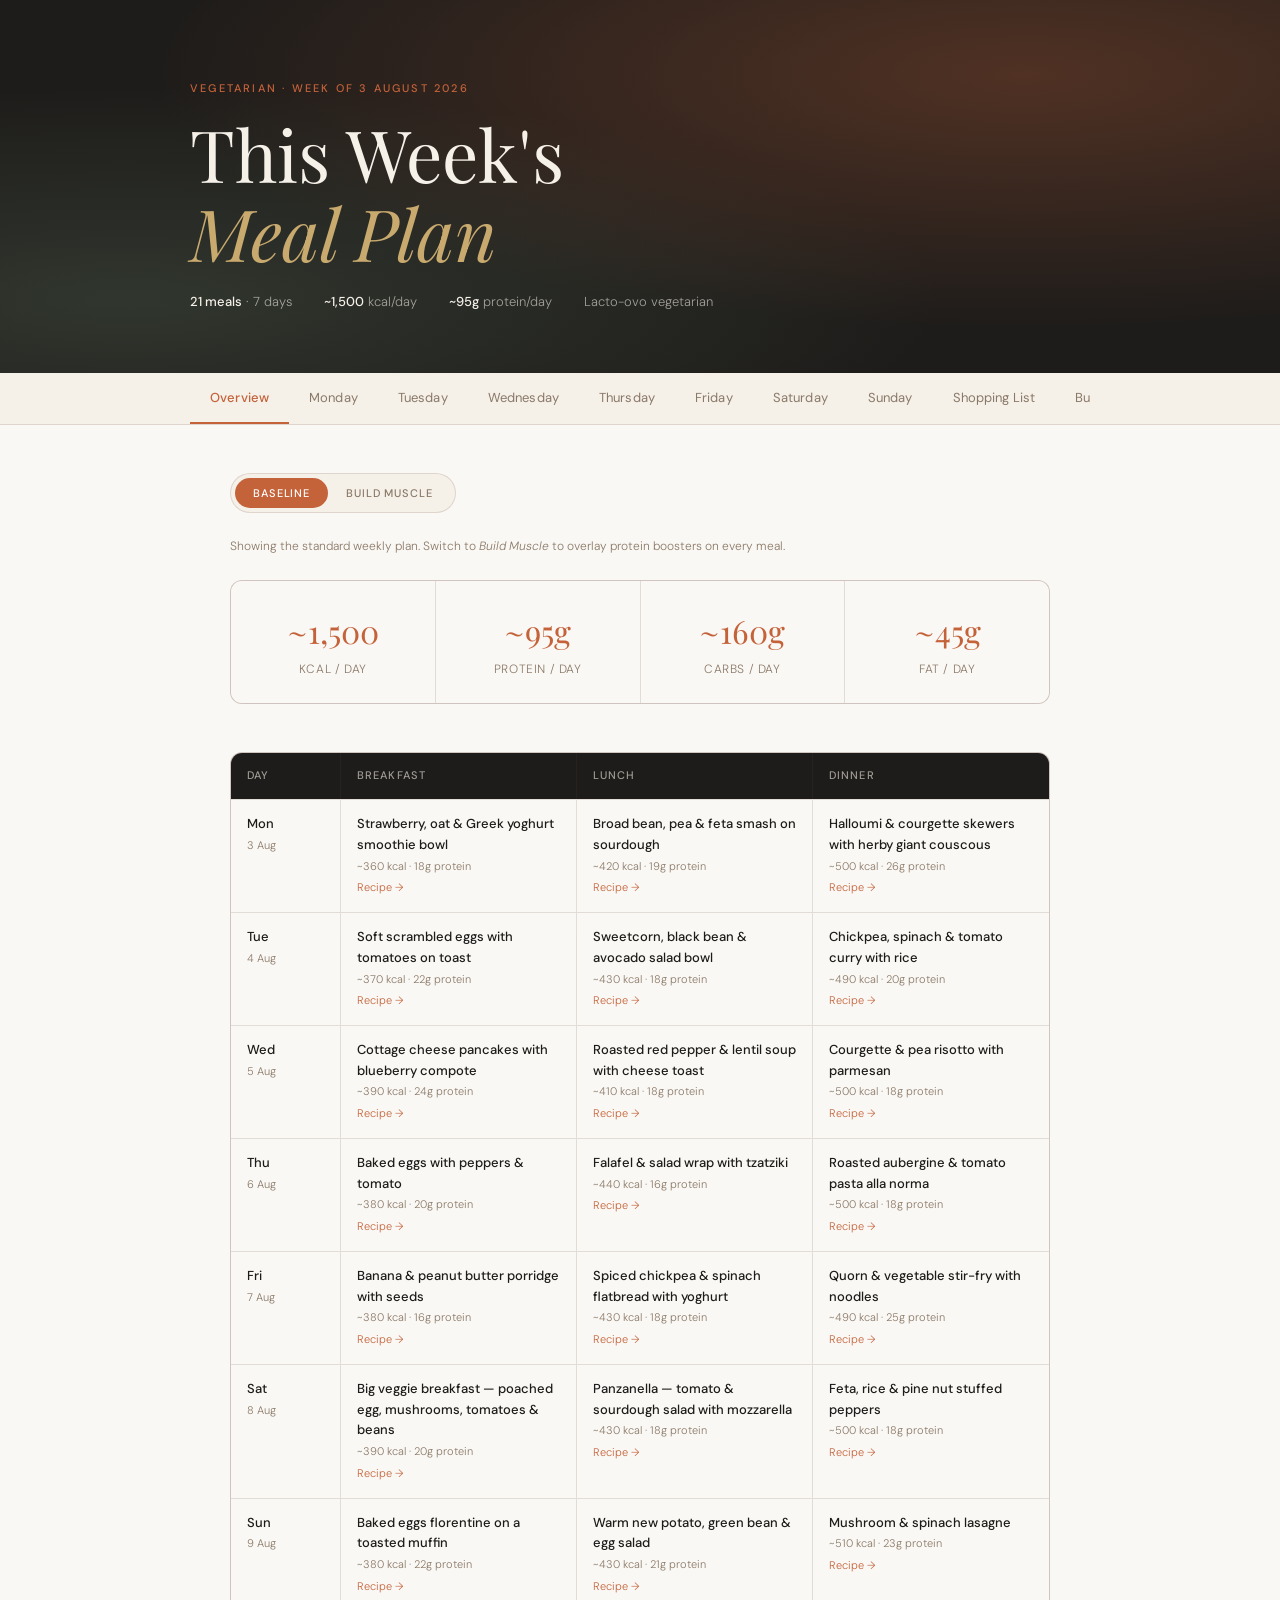
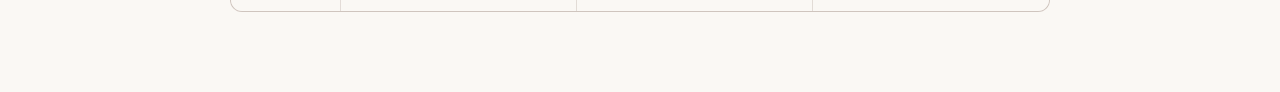
==== commit 367b299c: "Weekly meal plan — week of 2026-07-31" ====
--- a/meal-plan/index.html
+++ b/meal-plan/index.html
@@ -3,7 +3,7 @@
 <head>
 <meta charset="UTF-8">
 <meta name="viewport" content="width=device-width, initial-scale=1.0">
-<title>Weekly Meal Plan — 27 July 2026</title>
+<title>Weekly Meal Plan — 3 August 2026</title>
 <link rel="preconnect" href="https://fonts.googleapis.com">
 <link href="https://fonts.googleapis.com/css2?family=Playfair+Display:ital,wght@0,400;0,700;1,400&family=DM+Sans:wght@300;400;500&display=swap" rel="stylesheet">
 <style>
@@ -521,11 +521,11 @@
   }
 </style>
 </head>
-<body data-week="2026-07-27">
+<body data-week="2026-08-03">
 
 <div class="hero">
   <div class="hero-inner">
-    <div class="hero-label">Vegetarian · Week of 27 July 2026</div>
+    <div class="hero-label">Vegetarian · Week of 3 August 2026</div>
     <h1>This Week's<br><em>Meal Plan</em></h1>
     <div class="hero-meta">
       <span><strong>21 meals</strong> · 7 days</span>
@@ -575,94 +575,94 @@
       <div class="week-cell">Dinner</div>
     </div>
     <div class="week-row">
-      <div class="week-cell"><div class="week-day">Mon<span class="date">27 Jul</span></div></div>
-      <div class="week-cell"><div class="meal-title">Raspberry &amp; toasted almond overnight oats</div><div class="meal-kcal">~360 kcal · 15g protein</div><div class="meal-boost">25g protein powder stirred in, +50g Greek yoghurt</div><a class="meal-link" onclick="showSection('mon')">Recipe →</a></div>
-      <div class="week-cell"><div class="meal-title">Halloumi, cherry tomato &amp; runner bean bulgur salad</div><div class="meal-kcal">~430 kcal · 23g protein</div><div class="meal-boost">+40g halloumi (140g total)</div><a class="meal-link" onclick="showSection('mon')">Recipe →</a></div>
-      <div class="week-cell"><div class="meal-title">Paneer &amp; pea curry with basmati rice</div><div class="meal-kcal">~500 kcal · 26g protein</div><div class="meal-boost">+50g paneer, 2 tbsp Greek yoghurt stirred through</div><a class="meal-link" onclick="showSection('mon')">Recipe →</a></div>
+      <div class="week-cell"><div class="week-day">Mon<span class="date">3 Aug</span></div></div>
+      <div class="week-cell"><div class="meal-title">Strawberry, oat &amp; Greek yoghurt smoothie bowl</div><div class="meal-kcal">~360 kcal · 18g protein</div><div class="meal-boost">25g protein powder blended in, +50g Greek yoghurt</div><a class="meal-link" onclick="showSection('mon')">Recipe →</a></div>
+      <div class="week-cell"><div class="meal-title">Broad bean, pea &amp; feta smash on sourdough</div><div class="meal-kcal">~420 kcal · 19g protein</div><div class="meal-boost">+40g feta, 100g cottage cheese on the side</div><a class="meal-link" onclick="showSection('mon')">Recipe →</a></div>
+      <div class="week-cell"><div class="meal-title">Halloumi &amp; courgette skewers with herby giant couscous</div><div class="meal-kcal">~500 kcal · 26g protein</div><div class="meal-boost">+40g halloumi (140g total), 2 tbsp Greek yoghurt dip</div><a class="meal-link" onclick="showSection('mon')">Recipe →</a></div>
     </div>
     <div class="week-row">
-      <div class="week-cell"><div class="week-day">Tue<span class="date">28 Jul</span></div></div>
-      <div class="week-cell"><div class="meal-title">Sweetcorn &amp; spring onion fritters with poached egg</div><div class="meal-kcal">~380 kcal · 20g protein</div><div class="meal-boost">+1 poached egg (2 total), +100g cottage cheese on the side</div><a class="meal-link" onclick="showSection('tue')">Recipe →</a></div>
-      <div class="week-cell"><div class="meal-title">Roasted pepper hummus &amp; feta wrap</div><div class="meal-kcal">~420 kcal · 16g protein</div><div class="meal-boost">+40g feta, extra dollop of hummus</div><a class="meal-link" onclick="showSection('tue')">Recipe →</a></div>
-      <div class="week-cell"><div class="meal-title">Red lentil &amp; tomato dhal with spinach</div><div class="meal-kcal">~490 kcal · 22g protein</div><div class="meal-boost">+½ mug red lentils, 2 tbsp Greek yoghurt on top</div><a class="meal-link" onclick="showSection('tue')">Recipe →</a></div>
+      <div class="week-cell"><div class="week-day">Tue<span class="date">4 Aug</span></div></div>
+      <div class="week-cell"><div class="meal-title">Soft scrambled eggs with tomatoes on toast</div><div class="meal-kcal">~370 kcal · 22g protein</div><div class="meal-boost">4 eggs instead of 3, +30g grated cheddar</div><a class="meal-link" onclick="showSection('tue')">Recipe →</a></div>
+      <div class="week-cell"><div class="meal-title">Sweetcorn, black bean &amp; avocado salad bowl</div><div class="meal-kcal">~430 kcal · 18g protein</div><div class="meal-boost">+½ tin black beans, 100g cottage cheese</div><a class="meal-link" onclick="showSection('tue')">Recipe →</a></div>
+      <div class="week-cell"><div class="meal-title">Chickpea, spinach &amp; tomato curry with rice</div><div class="meal-kcal">~490 kcal · 20g protein</div><div class="meal-boost">+½ tin chickpeas, 2 tbsp Greek yoghurt stirred through</div><a class="meal-link" onclick="showSection('tue')">Recipe →</a></div>
     </div>
     <div class="week-row">
-      <div class="week-cell"><div class="week-day">Wed<span class="date">29 Jul</span></div></div>
-      <div class="week-cell"><div class="meal-title">Cherry, pistachio &amp; Greek yoghurt bowl</div><div class="meal-kcal">~350 kcal · 16g protein</div><div class="meal-boost">25g protein powder stirred through, +50g Greek yoghurt</div><a class="meal-link" onclick="showSection('wed')">Recipe →</a></div>
-      <div class="week-cell"><div class="meal-title">Courgette, pea &amp; mint soup with cheddar toastie</div><div class="meal-kcal">~410 kcal · 18g protein</div><div class="meal-boost">+30g cheddar in the toastie, 100g cottage cheese stirred into the soup</div><a class="meal-link" onclick="showSection('wed')">Recipe →</a></div>
-      <div class="week-cell"><div class="meal-title">Roasted vegetable &amp; feta orzo</div><div class="meal-kcal">~490 kcal · 18g protein</div><div class="meal-boost">+40g feta, 1 tbsp toasted seeds over the top</div><a class="meal-link" onclick="showSection('wed')">Recipe →</a></div>
+      <div class="week-cell"><div class="week-day">Wed<span class="date">5 Aug</span></div></div>
+      <div class="week-cell"><div class="meal-title">Cottage cheese pancakes with blueberry compote</div><div class="meal-kcal">~390 kcal · 24g protein</div><div class="meal-boost">25g protein powder in the batter, +50g cottage cheese</div><a class="meal-link" onclick="showSection('wed')">Recipe →</a></div>
+      <div class="week-cell"><div class="meal-title">Roasted red pepper &amp; lentil soup with cheese toast</div><div class="meal-kcal">~410 kcal · 18g protein</div><div class="meal-boost">+30g cheddar on the toast, 100g cottage cheese stirred in</div><a class="meal-link" onclick="showSection('wed')">Recipe →</a></div>
+      <div class="week-cell"><div class="meal-title">Courgette &amp; pea risotto with parmesan</div><div class="meal-kcal">~500 kcal · 18g protein</div><div class="meal-boost">+40g extra hard cheese, a poached egg on top</div><a class="meal-link" onclick="showSection('wed')">Recipe →</a></div>
     </div>
     <div class="week-row">
-      <div class="week-cell"><div class="week-day">Thu<span class="date">30 Jul</span></div></div>
-      <div class="week-cell"><div class="meal-title">Mushroom, spinach &amp; feta omelette</div><div class="meal-kcal">~360 kcal · 22g protein</div><div class="meal-boost">4 eggs instead of 3, +30g feta</div><a class="meal-link" onclick="showSection('thu')">Recipe →</a></div>
-      <div class="week-cell"><div class="meal-title">Greek-style chickpea, cucumber &amp; feta salad</div><div class="meal-kcal">~430 kcal · 18g protein</div><div class="meal-boost">+½ tin chickpeas, +30g feta</div><a class="meal-link" onclick="showSection('thu')">Recipe →</a></div>
-      <div class="week-cell"><div class="meal-title">Black bean &amp; sweetcorn chilli with rice</div><div class="meal-kcal">~490 kcal · 20g protein</div><div class="meal-boost">+½ tin black beans, 30g grated cheddar on top</div><a class="meal-link" onclick="showSection('thu')">Recipe →</a></div>
+      <div class="week-cell"><div class="week-day">Thu<span class="date">6 Aug</span></div></div>
+      <div class="week-cell"><div class="meal-title">Baked eggs with peppers &amp; tomato</div><div class="meal-kcal">~380 kcal · 20g protein</div><div class="meal-boost">1 extra egg (3 total), +30g feta crumbled in</div><a class="meal-link" onclick="showSection('thu')">Recipe →</a></div>
+      <div class="week-cell"><div class="meal-title">Falafel &amp; salad wrap with tzatziki</div><div class="meal-kcal">~440 kcal · 16g protein</div><div class="meal-boost">+2 falafel, extra dollop of Greek yoghurt tzatziki</div><a class="meal-link" onclick="showSection('thu')">Recipe →</a></div>
+      <div class="week-cell"><div class="meal-title">Roasted aubergine &amp; tomato pasta alla norma</div><div class="meal-kcal">~500 kcal · 18g protein</div><div class="meal-boost">+40g grated hard cheese, 100g cottage cheese folded through</div><a class="meal-link" onclick="showSection('thu')">Recipe →</a></div>
     </div>
     <div class="week-row">
-      <div class="week-cell"><div class="week-day">Fri<span class="date">31 Jul</span></div></div>
-      <div class="week-cell"><div class="meal-title">Plum &amp; ricotta cinnamon toast</div><div class="meal-kcal">~370 kcal · 15g protein</div><div class="meal-boost">+50g ricotta, 1 tbsp toasted flaked almonds</div><a class="meal-link" onclick="showSection('fri')">Recipe →</a></div>
-      <div class="week-cell"><div class="meal-title">New potato, pea &amp; egg frittata with green salad</div><div class="meal-kcal">~430 kcal · 20g protein</div><div class="meal-boost">4 eggs instead of 3, +30g hard cheese in the mix</div><a class="meal-link" onclick="showSection('fri')">Recipe →</a></div>
-      <div class="week-cell"><div class="meal-title">Aubergine &amp; chickpea tagine with couscous</div><div class="meal-kcal">~490 kcal · 18g protein</div><div class="meal-boost">+½ tin chickpeas, 2 tbsp Greek yoghurt to serve</div><a class="meal-link" onclick="showSection('fri')">Recipe →</a></div>
+      <div class="week-cell"><div class="week-day">Fri<span class="date">7 Aug</span></div></div>
+      <div class="week-cell"><div class="meal-title">Banana &amp; peanut butter porridge with seeds</div><div class="meal-kcal">~380 kcal · 16g protein</div><div class="meal-boost">25g protein powder stirred in, +100g Greek yoghurt</div><a class="meal-link" onclick="showSection('fri')">Recipe →</a></div>
+      <div class="week-cell"><div class="meal-title">Spiced chickpea &amp; spinach flatbread with yoghurt</div><div class="meal-kcal">~430 kcal · 18g protein</div><div class="meal-boost">+½ tin chickpeas, extra 100g Greek yoghurt</div><a class="meal-link" onclick="showSection('fri')">Recipe →</a></div>
+      <div class="week-cell"><div class="meal-title">Quorn &amp; vegetable stir-fry with noodles</div><div class="meal-kcal">~490 kcal · 25g protein</div><div class="meal-boost">+50g Quorn pieces, scrambled egg through the noodles</div><a class="meal-link" onclick="showSection('fri')">Recipe →</a></div>
     </div>
     <div class="week-row">
-      <div class="week-cell"><div class="week-day">Sat<span class="date">1 Aug</span></div></div>
-      <div class="week-cell"><div class="meal-title">Avocado &amp; soft-boiled egg on rye with tomatoes</div><div class="meal-kcal">~370 kcal · 20g protein</div><div class="meal-boost">+1 egg (3 total), +100g cottage cheese on the side</div><a class="meal-link" onclick="showSection('sat')">Recipe →</a></div>
-      <div class="week-cell"><div class="meal-title">Caprese butter bean salad with basil &amp; sourdough</div><div class="meal-kcal">~430 kcal · 18g protein</div><div class="meal-boost">+½ ball mozzarella, +½ tin butter beans</div><a class="meal-link" onclick="showSection('sat')">Recipe →</a></div>
-      <div class="week-cell"><div class="meal-title">Courgette, tomato &amp; mozzarella pasta bake</div><div class="meal-kcal">~500 kcal · 22g protein</div><div class="meal-boost">+½ ball mozzarella, 30g grated hard cheese in the sauce</div><a class="meal-link" onclick="showSection('sat')">Recipe →</a></div>
+      <div class="week-cell"><div class="week-day">Sat<span class="date">8 Aug</span></div></div>
+      <div class="week-cell"><div class="meal-title">Big veggie breakfast — poached egg, mushrooms, tomatoes &amp; beans</div><div class="meal-kcal">~390 kcal · 20g protein</div><div class="meal-boost">+1 egg (2 total), extra ½ tin baked beans</div><a class="meal-link" onclick="showSection('sat')">Recipe →</a></div>
+      <div class="week-cell"><div class="meal-title">Panzanella — tomato &amp; sourdough salad with mozzarella</div><div class="meal-kcal">~430 kcal · 18g protein</div><div class="meal-boost">+½ ball mozzarella, 100g cottage cheese</div><a class="meal-link" onclick="showSection('sat')">Recipe →</a></div>
+      <div class="week-cell"><div class="meal-title">Feta, rice &amp; pine nut stuffed peppers</div><div class="meal-kcal">~500 kcal · 18g protein</div><div class="meal-boost">+40g feta, 2 tbsp Greek yoghurt to serve</div><a class="meal-link" onclick="showSection('sat')">Recipe →</a></div>
     </div>
     <div class="week-row">
-      <div class="week-cell"><div class="week-day">Sun<span class="date">2 Aug</span></div></div>
-      <div class="week-cell"><div class="meal-title">Wholemeal blueberry &amp; lemon pancakes with yoghurt</div><div class="meal-kcal">~390 kcal · 22g protein</div><div class="meal-boost">25g protein powder in the batter, +100g Greek yoghurt</div><a class="meal-link" onclick="showSection('sun')">Recipe →</a></div>
-      <div class="week-cell"><div class="meal-title">Giant couscous salad with roasted courgette &amp; butter beans</div><div class="meal-kcal">~430 kcal · 18g protein</div><div class="meal-boost">+½ tin butter beans, +30g feta crumbled over</div><a class="meal-link" onclick="showSection('sun')">Recipe →</a></div>
-      <div class="week-cell"><div class="meal-title">Spinach &amp; ricotta pasta shells al forno</div><div class="meal-kcal">~500 kcal · 24g protein</div><div class="meal-boost">+50g ricotta, 30g extra hard cheese over the top</div><a class="meal-link" onclick="showSection('sun')">Recipe →</a></div>
+      <div class="week-cell"><div class="week-day">Sun<span class="date">9 Aug</span></div></div>
+      <div class="week-cell"><div class="meal-title">Baked eggs florentine on a toasted muffin</div><div class="meal-kcal">~380 kcal · 22g protein</div><div class="meal-boost">+1 egg (3 total), 30g grated hard cheese</div><a class="meal-link" onclick="showSection('sun')">Recipe →</a></div>
+      <div class="week-cell"><div class="meal-title">Warm new potato, green bean &amp; egg salad</div><div class="meal-kcal">~430 kcal · 21g protein</div><div class="meal-boost">+1 egg (3 total), 100g cottage cheese on the side</div><a class="meal-link" onclick="showSection('sun')">Recipe →</a></div>
+      <div class="week-cell"><div class="meal-title">Mushroom &amp; spinach lasagne</div><div class="meal-kcal">~510 kcal · 23g protein</div><div class="meal-boost">+50g ricotta and 30g extra hard cheese in the layers</div><a class="meal-link" onclick="showSection('sun')">Recipe →</a></div>
     </div>
   </div>
 </div>
 
 <!-- MONDAY -->
 <div id="mon" class="section">
-  <div class="day-header"><div class="day-title">Monday</div><div class="day-date">27 July 2026</div></div>
+  <div class="day-header"><div class="day-title">Monday</div><div class="day-date">3 August 2026</div></div>
   <div class="meals-grid">
     <div class="recipe-card">
       <div class="recipe-card-head" onclick="toggleRecipe(this)">
         <div class="recipe-type">Breakfast</div>
-        <div class="recipe-name">Raspberry &amp; toasted almond overnight oats</div>
-        <div class="recipe-meta"><span>~360 kcal · 15g protein</span><span class="recipe-toggle">▾</span></div>
+        <div class="recipe-name">Strawberry, oat &amp; Greek yoghurt smoothie bowl</div>
+        <div class="recipe-meta"><span>~360 kcal · 18g protein</span><span class="recipe-toggle">▾</span></div>
       </div>
       <div class="recipe-body">
         <div class="recipe-section">Ingredients</div>
-        <ul class="ing-list"><li>50g rolled oats</li><li>120ml whole milk</li><li>80g Greek yoghurt</li><li>100g raspberries</li><li>1 tbsp flaked almonds</li><li>1 tbsp ground flaxseed</li><li>1 tsp honey</li></ul>
+        <ul class="ing-list"><li>150g Greek yoghurt</li><li>100g strawberries, hulled</li><li>½ banana</li><li>30g rolled oats</li><li>Splash of whole milk</li><li>1 tbsp mixed seeds</li><li>1 tsp honey</li></ul>
         <div class="recipe-section">Method</div>
-        <ol class="step-list"><li>The night before, stir the oats, milk, half the yoghurt, the flaxseed and honey together in a jar. Lid on, into the fridge.</li><li>In the morning, toast the flaked almonds in a dry pan for 2–3 mins until golden — watch them, they catch fast.</li><li>Crush half the raspberries into the oats so they turn pink, and loosen with a splash more milk if it's stiff.</li><li>Top with the rest of the yoghurt, the whole raspberries and the toasted almonds.</li></ol>
-        <div class="tip">Overnight soaking does the same softening job as cooking porridge, cold — the oats drink up the milk and the flaxseed turns them almost creamy. Make two jars at once; they keep three days.</div>
+        <ol class="step-list"><li>Blitz two-thirds of the strawberries with the banana, half the yoghurt, the oats and a splash of milk to a thick, spoonable purée.</li><li>Pour into a bowl and swirl the rest of the yoghurt through.</li><li>Slice the remaining strawberries and lay them over the top.</li><li>Scatter with the mixed seeds and finish with a thread of honey.</li></ol>
+        <div class="tip">Blending the oats straight into the base is what makes a smoothie bowl thick enough to eat with a spoon rather than drink — they swell and hold the fruit and seeds on top instead of letting them sink.</div>
       </div>
     </div>
     <div class="recipe-card">
       <div class="recipe-card-head" onclick="toggleRecipe(this)">
         <div class="recipe-type">Lunch</div>
-        <div class="recipe-name">Halloumi, cherry tomato &amp; runner bean bulgur salad</div>
-        <div class="recipe-meta"><span>~430 kcal · 23g protein</span><span class="recipe-toggle">▾</span></div>
+        <div class="recipe-name">Broad bean, pea &amp; feta smash on sourdough</div>
+        <div class="recipe-meta"><span>~420 kcal · 19g protein</span><span class="recipe-toggle">▾</span></div>
       </div>
       <div class="recipe-body">
         <div class="recipe-section">Ingredients</div>
-        <ul class="ing-list"><li>100g halloumi, in thick slices</li><li>50g bulgur wheat (dry)</li><li>100g runner beans, stringed and sliced on the angle</li><li>100g cherry tomatoes, halved</li><li>Small handful mint, chopped</li><li>Juice of ½ lemon</li><li>1 tbsp olive oil</li><li>Pinch chilli flakes</li></ul>
+        <ul class="ing-list"><li>150g broad beans (frozen)</li><li>80g frozen peas</li><li>40g feta, crumbled</li><li>2 slices sourdough</li><li>Small handful mint, chopped</li><li>Juice of ½ lemon</li><li>1 tbsp olive oil</li><li>Pinch chilli flakes</li></ul>
         <div class="recipe-section">Method</div>
-        <ol class="step-list"><li>Cover the bulgur with 100ml boiling water, lid on, 12 mins, then fluff and cool.</li><li>Boil the runner beans 3 mins until just tender with a squeak, then refresh under cold water to hold the green.</li><li>Fry the halloumi in a dry non-stick pan over medium-high heat, 2 mins a side, until deeply golden and squeaky.</li><li>Fold the beans, tomatoes, mint, lemon, oil and chilli through the bulgur, season, and lay the halloumi on top.</li></ol>
-        <div class="tip">Slice runner beans on a long diagonal — more surface catches the dressing, and the angled cut cooks through faster than a fat chunk. Pull the stringy seam off first.</div>
+        <ol class="step-list"><li>Boil the broad beans and peas for 3 mins, drain, and cool briefly under the cold tap.</li><li>If you have the patience, pop the grey skins off the broad beans — they'll be sweeter and greener for it.</li><li>Crush them with the peas, mint, lemon and oil to a rough, chunky smash. Fold in most of the feta and season.</li><li>Toast the sourdough, pile the smash on, and finish with the last of the feta and the chilli flakes.</li></ol>
+        <div class="tip">Double-podding broad beans — slipping off the leathery skin after cooking — takes five minutes but transforms them from grey and starchy to bright, sweet and tender. Worth it while they're in season.</div>
       </div>
     </div>
     <div class="recipe-card">
       <div class="recipe-card-head" onclick="toggleRecipe(this)">
         <div class="recipe-type">Dinner</div>
-        <div class="recipe-name">Paneer &amp; pea curry with basmati rice</div>
+        <div class="recipe-name">Halloumi &amp; courgette skewers with herby giant couscous</div>
         <div class="recipe-meta"><span>~500 kcal · 26g protein</span><span class="recipe-toggle">▾</span></div>
       </div>
       <div class="recipe-body">
         <div class="recipe-section">Ingredients</div>
-        <ul class="ing-list"><li>150g paneer, cubed</li><li>100g frozen peas</li><li>60g basmati rice (dry)</li><li>½ onion, finely chopped; 1 garlic clove</li><li>2cm ginger, grated</li><li>200g (½ tin) chopped tomatoes</li><li>1 tsp garam masala, ½ tsp turmeric, ½ tsp ground cumin</li><li>2 tbsp Greek yoghurt</li><li>1 tbsp neutral oil</li><li>Handful coriander</li></ul>
+        <ul class="ing-list"><li>100g halloumi, in chunks</li><li>1 courgette, in thick half-moons</li><li>100g cherry tomatoes</li><li>60g giant (pearl) couscous</li><li>½ red onion, in wedges</li><li>Small handful mint &amp; parsley, chopped</li><li>Juice of ½ lemon</li><li>1½ tbsp olive oil</li><li>½ tsp dried oregano</li></ul>
         <div class="recipe-section">Method</div>
-        <ol class="step-list"><li>Cook the rinsed rice in salted water, lid on, 11 mins, then rest off the heat.</li><li>Fry the paneer in the oil over medium-high heat until golden on several sides, then lift out.</li><li>Soften the onion 6 mins, add the garlic, ginger and spices for 1 min, then the tomatoes; simmer 8 mins until split and darkened.</li><li>Stir in the yoghurt off the boil so it doesn't curdle, then the peas and paneer. Warm through 3 mins and finish with coriander, over the rice.</li></ol>
-        <div class="tip">Add the yoghurt with the pan off the fierce heat and stir it in a spoonful at a time — go too hot and it splits into grainy curds instead of a silky sauce.</div>
+        <ol class="step-list"><li>Toast the couscous in a dry pan 2 mins, then simmer in salted water 8 mins until tender with a bite. Drain.</li><li>Thread the halloumi, courgette, tomatoes and onion onto skewers, brush with half the oil and the oregano.</li><li>Griddle or grill on a high heat, turning, 8–10 mins until the halloumi is bronzed and the courgette is soft and charred at the edges.</li><li>Fork the herbs, lemon and remaining oil through the couscous, and sit the skewers on top.</li></ol>
+        <div class="tip">Give halloumi a really hot pan or grill and leave it alone until it releases — poke it too early and it tears. A proper deep-gold crust is what stops it squeaking like rubber.</div>
       </div>
     </div>
   </div>
@@ -670,48 +670,48 @@
 
 <!-- TUESDAY -->
 <div id="tue" class="section">
-  <div class="day-header"><div class="day-title">Tuesday</div><div class="day-date">28 July 2026</div></div>
+  <div class="day-header"><div class="day-title">Tuesday</div><div class="day-date">4 August 2026</div></div>
   <div class="meals-grid">
     <div class="recipe-card">
       <div class="recipe-card-head" onclick="toggleRecipe(this)">
         <div class="recipe-type">Breakfast</div>
-        <div class="recipe-name">Sweetcorn &amp; spring onion fritters with poached egg</div>
-        <div class="recipe-meta"><span>~380 kcal · 20g protein</span><span class="recipe-toggle">▾</span></div>
+        <div class="recipe-name">Soft scrambled eggs with tomatoes on toast</div>
+        <div class="recipe-meta"><span>~370 kcal · 22g protein</span><span class="recipe-toggle">▾</span></div>
       </div>
       <div class="recipe-body">
         <div class="recipe-section">Ingredients</div>
-        <ul class="ing-list"><li>120g sweetcorn (frozen, defrosted)</li><li>1 large egg (in the batter) + 1 for poaching</li><li>2 spring onions, sliced</li><li>3 tbsp plain flour</li><li>100g cherry tomatoes, halved</li><li>Pinch chilli flakes</li><li>½ tbsp neutral oil</li><li>Splash of vinegar (for poaching)</li></ul>
+        <ul class="ing-list"><li>3 large eggs</li><li>1 large vine tomato, roughly chopped</li><li>2 spring onions, sliced</li><li>1 slice sourdough</li><li>1 tsp butter</li><li>½ tbsp olive oil</li><li>Black pepper</li></ul>
         <div class="recipe-section">Method</div>
-        <ol class="step-list"><li>Mash half the sweetcorn roughly, then stir in the rest with the egg, flour, spring onions, chilli and a pinch of salt to a thick batter.</li><li>Fry heaped spoonfuls in the oil over medium heat, 2–3 mins a side, until set and golden. You'll get 3 or 4.</li><li>Bring a pan of water with the vinegar to a bare simmer, slide in the second egg from a cup and poach 3 mins.</li><li>Stack the fritters, sit the egg on top, and serve with the raw cherry tomatoes alongside.</li></ol>
-        <div class="tip">Mashing half the corn is the trick to fritters that hold together — the starchy paste binds the whole kernels so they don't crumble apart in the pan.</div>
+        <ol class="step-list"><li>Soften the tomato and spring onions in the oil over medium heat, 4 mins, until slumped and jammy. Tip to one side of the pan.</li><li>Beat the eggs with a pinch of salt. Melt the butter in the pan over low heat and pour them in.</li><li>Stir slowly and patiently with a spatula, pulling the curds in from the edges — take it off the heat while still glossy and just set.</li><li>Toast the sourdough, pile on the eggs and the tomatoes, and finish with plenty of pepper.</li></ol>
+        <div class="tip">Scrambled eggs keep cooking in their own heat after they leave the pan, so pull them off while they still look a touch too soft — thirty seconds later on the plate they'll be perfect, not dry.</div>
       </div>
     </div>
     <div class="recipe-card">
       <div class="recipe-card-head" onclick="toggleRecipe(this)">
         <div class="recipe-type">Lunch</div>
-        <div class="recipe-name">Roasted pepper hummus &amp; feta wrap</div>
-        <div class="recipe-meta"><span>~420 kcal · 16g protein</span><span class="recipe-toggle">▾</span></div>
+        <div class="recipe-name">Sweetcorn, black bean &amp; avocado salad bowl</div>
+        <div class="recipe-meta"><span>~430 kcal · 18g protein</span><span class="recipe-toggle">▾</span></div>
       </div>
       <div class="recipe-body">
         <div class="recipe-section">Ingredients</div>
-        <ul class="ing-list"><li>1 large tortilla wrap</li><li>3 tbsp hummus</li><li>1 red pepper</li><li>40g feta, crumbled</li><li>¼ cucumber, in batons</li><li>Handful rocket</li><li>Squeeze of lemon</li><li>Pinch chilli flakes</li></ul>
+        <ul class="ing-list"><li>½ × 400g tin black beans, drained</li><li>120g sweetcorn (frozen, defrosted)</li><li>1 avocado, diced</li><li>100g cherry tomatoes, halved</li><li>¼ red onion, finely diced</li><li>Handful coriander</li><li>Juice of 1 lime</li><li>1 tbsp olive oil</li><li>Pinch chilli flakes, handful salad leaves</li></ul>
         <div class="recipe-section">Method</div>
-        <ol class="step-list"><li>Char the whole pepper under a hot grill, turning, until blackened all over, 12 mins. Steam in a covered bowl 5 mins, then slip off the skin and tear into strips.</li><li>Warm the wrap in a dry pan for 20 secs a side so it folds without cracking.</li><li>Spread the hummus over, then layer the pepper strips, cucumber, rocket and feta. Squeeze over the lemon and add the chilli.</li><li>Fold in the sides and roll tightly, then cut on the diagonal.</li></ol>
-        <div class="tip">Roasting your own pepper takes twelve minutes and tastes worlds better than a jar — but a good jarred roasted pepper, patted dry, is an honest shortcut on a busy day.</div>
+        <ol class="step-list"><li>Char the sweetcorn in a dry pan over high heat until spotted brown, 4 mins, then tip out to cool.</li><li>Soak the diced red onion in the lime juice for 5 mins — it takes the raw bite off and turns it sweet and pink.</li><li>Toss the black beans, corn, tomatoes and onion with the oil, chilli and most of the coriander.</li><li>Fold the avocado through gently, sit it all on the leaves, and finish with the last of the coriander.</li></ol>
+        <div class="tip">A dry pan and a fierce heat give frozen sweetcorn a smoky, roadside-barbecue char — don't stir it too often, let each batch sit and catch before you toss it.</div>
       </div>
     </div>
     <div class="recipe-card">
       <div class="recipe-card-head" onclick="toggleRecipe(this)">
         <div class="recipe-type">Dinner</div>
-        <div class="recipe-name">Red lentil &amp; tomato dhal with spinach</div>
-        <div class="recipe-meta"><span>~490 kcal · 22g protein</span><span class="recipe-toggle">▾</span></div>
+        <div class="recipe-name">Chickpea, spinach &amp; tomato curry with rice</div>
+        <div class="recipe-meta"><span>~490 kcal · 20g protein</span><span class="recipe-toggle">▾</span></div>
       </div>
       <div class="recipe-body">
         <div class="recipe-section">Ingredients</div>
-        <ul class="ing-list"><li>90g dried red lentils</li><li>200g (½ tin) chopped tomatoes</li><li>100g baby spinach</li><li>½ onion, chopped; 1 garlic clove</li><li>2cm ginger, grated</li><li>1 tsp ground cumin, ½ tsp turmeric</li><li>Pinch chilli flakes</li><li>1 tbsp neutral oil</li><li>1 naan bread</li><li>Squeeze of lemon, handful coriander</li></ul>
+        <ul class="ing-list"><li>1 × 400g tin chickpeas, drained</li><li>100g baby spinach</li><li>200g (½ tin) chopped tomatoes</li><li>60g basmati rice (dry)</li><li>½ onion, chopped; 1 garlic clove</li><li>2cm ginger, grated</li><li>1 tsp garam masala, ½ tsp turmeric, ½ tsp ground cumin</li><li>1 tbsp neutral oil</li><li>Squeeze of lemon, handful coriander</li></ul>
         <div class="recipe-section">Method</div>
-        <ol class="step-list"><li>Rinse the lentils until the water runs clear. Simmer with 400ml water for 15 mins, skimming any foam, until collapsing and soft.</li><li>Meanwhile soften the onion in the oil, 6 mins, then add the garlic, ginger and spices for 1 min until fragrant.</li><li>Stir the spiced onion and the tomatoes into the lentils and simmer 5 mins, then wilt in the spinach.</li><li>Finish with lemon and coriander, season well, and serve with the warmed naan for scooping.</li></ol>
-        <div class="tip">Rinsing red lentils really does matter — the cloudy starch that washes off is what makes an unrinsed dhal turn gluey. Rinse until the water runs almost clear.</div>
+        <ol class="step-list"><li>Cook the rinsed rice in salted water, lid on, 11 mins, then rest off the heat.</li><li>Soften the onion in the oil 6 mins, then add the garlic, ginger and spices for 1 min until fragrant.</li><li>Add the tomatoes and chickpeas with a splash of water and simmer 12 mins, crushing a few chickpeas against the pan to thicken it.</li><li>Wilt in the spinach, finish with lemon and coriander, season well, and serve over the rice.</li></ol>
+        <div class="tip">Crushing a handful of the chickpeas against the side of the pan releases their starch and gives the sauce body — the difference between a thin, watery curry and one that clings.</div>
       </div>
     </div>
   </div>
@@ -719,48 +719,48 @@
 
 <!-- WEDNESDAY -->
 <div id="wed" class="section">
-  <div class="day-header"><div class="day-title">Wednesday</div><div class="day-date">29 July 2026</div></div>
+  <div class="day-header"><div class="day-title">Wednesday</div><div class="day-date">5 August 2026</div></div>
   <div class="meals-grid">
     <div class="recipe-card">
       <div class="recipe-card-head" onclick="toggleRecipe(this)">
         <div class="recipe-type">Breakfast</div>
-        <div class="recipe-name">Cherry, pistachio &amp; Greek yoghurt bowl</div>
-        <div class="recipe-meta"><span>~350 kcal · 16g protein</span><span class="recipe-toggle">▾</span></div>
+        <div class="recipe-name">Cottage cheese pancakes with blueberry compote</div>
+        <div class="recipe-meta"><span>~390 kcal · 24g protein</span><span class="recipe-toggle">▾</span></div>
       </div>
       <div class="recipe-body">
         <div class="recipe-section">Ingredients</div>
-        <ul class="ing-list"><li>200g Greek yoghurt</li><li>150g cherries, pitted and halved</li><li>1 tbsp shelled pistachios, roughly chopped</li><li>20g rolled oats</li><li>1 tsp honey</li><li>Pinch of cinnamon</li></ul>
+        <ul class="ing-list"><li>100g cottage cheese</li><li>1 large egg</li><li>3 tbsp plain flour</li><li>Splash of whole milk</li><li>100g blueberries</li><li>½ tsp baking powder</li><li>1 tsp honey</li><li>1 tsp butter</li></ul>
         <div class="recipe-section">Method</div>
-        <ol class="step-list"><li>Toast the oats and pistachios in a dry pan with the cinnamon, 3 mins, until they smell nutty.</li><li>Warm half the cherries in the pan for 1 min with a drop of water so they release a little syrup. Cool slightly.</li><li>Spoon the yoghurt into a bowl and drizzle with the honey.</li><li>Top with the warm and raw cherries and scatter the toasted oats and pistachios over.</li></ol>
-        <div class="tip">A cherry stoner is worth the drawer space in July, but the tip of a small piping nozzle or a sturdy straw will push the stone straight through in a pinch.</div>
+        <ol class="step-list"><li>Whisk the cottage cheese, egg, flour, baking powder and a splash of milk to a thick, slightly lumpy batter.</li><li>Warm half the blueberries in a small pan with the honey and a drop of water for 3 mins until they burst into a loose compote.</li><li>Fry spoonfuls of batter in the butter over medium-low heat, 2 mins a side, until golden and set. You'll get 4 or 5.</li><li>Stack the pancakes, spoon over the warm compote and scatter with the remaining fresh blueberries.</li></ol>
+        <div class="tip">Cottage cheese melts into the batter as it cooks, leaving the pancakes moist and quietly high in protein — no one need know they're in there. Don't overmix; a few lumps make them lighter.</div>
       </div>
     </div>
     <div class="recipe-card">
       <div class="recipe-card-head" onclick="toggleRecipe(this)">
         <div class="recipe-type">Lunch</div>
-        <div class="recipe-name">Courgette, pea &amp; mint soup with cheddar toastie</div>
+        <div class="recipe-name">Roasted red pepper &amp; lentil soup with cheese toast</div>
         <div class="recipe-meta"><span>~410 kcal · 18g protein</span><span class="recipe-toggle">▾</span></div>
       </div>
       <div class="recipe-body">
         <div class="recipe-section">Ingredients</div>
-        <ul class="ing-list"><li>1 courgette, chopped</li><li>100g frozen peas</li><li>½ onion, chopped; 1 garlic clove</li><li>400ml hot vegetable stock</li><li>Small handful mint</li><li>2 slices sourdough</li><li>40g mature cheddar, grated</li><li>1 tbsp olive oil</li><li>Squeeze of lemon</li></ul>
+        <ul class="ing-list"><li>2 red peppers, in chunks</li><li>60g dried red lentils</li><li>½ onion, chopped; 1 garlic clove</li><li>400ml hot vegetable stock</li><li>1 tsp smoked paprika</li><li>2 slices sourdough</li><li>40g mature cheddar, grated</li><li>1½ tbsp olive oil</li></ul>
         <div class="recipe-section">Method</div>
-        <ol class="step-list"><li>Soften the onion in the oil, 6 mins. Add the garlic and courgette and cook 5 mins until slumped.</li><li>Pour in the stock, simmer 6 mins, then add the peas for the last 2 — no longer, or you lose the fresh green.</li><li>Blitz with the mint and a squeeze of lemon until smooth. Season boldly.</li><li>Butter the sourdough on the outside, fill with the cheddar, and fry in a dry pan 3 mins a side until molten and crisp. Cut into soldiers for dunking.</li></ol>
-        <div class="tip">Adding the peas at the very end keeps the soup vivid green — boil them long and the colour dulls to khaki and the sweet, grassy flavour cooks straight out.</div>
+        <ol class="step-list"><li>Heat oven to 210°C. Roast the peppers with half the oil for 25 mins until soft and blackening at the edges.</li><li>Meanwhile soften the onion in the rest of the oil, 6 mins, add the garlic and paprika for 1 min, then the rinsed lentils and stock. Simmer 18 mins.</li><li>Tip the roasted peppers into the pan and blitz smooth. Loosen with hot water if it's thick, and season well.</li><li>Toast the sourdough, pile on the cheddar and grill until bubbling. Cut into fingers for dipping.</li></ol>
+        <div class="tip">Roasting the peppers before they go in deepens the whole soup — the caught, blistered edges bring a smoky sweetness that a raw pepper simmered in stock never develops.</div>
       </div>
     </div>
     <div class="recipe-card">
       <div class="recipe-card-head" onclick="toggleRecipe(this)">
         <div class="recipe-type">Dinner</div>
-        <div class="recipe-name">Roasted vegetable &amp; feta orzo</div>
-        <div class="recipe-meta"><span>~490 kcal · 18g protein</span><span class="recipe-toggle">▾</span></div>
+        <div class="recipe-name">Courgette &amp; pea risotto with parmesan</div>
+        <div class="recipe-meta"><span>~500 kcal · 18g protein</span><span class="recipe-toggle">▾</span></div>
       </div>
       <div class="recipe-body">
         <div class="recipe-section">Ingredients</div>
-        <ul class="ing-list"><li>75g orzo (dry)</li><li>1 courgette, in chunks</li><li>1 red pepper, in chunks</li><li>150g cherry tomatoes</li><li>1 garlic clove, sliced</li><li>60g feta, crumbled</li><li>1½ tbsp olive oil</li><li>1 tsp dried oregano</li><li>Handful basil</li></ul>
+        <ul class="ing-list"><li>70g risotto (arborio) rice</li><li>1 courgette, half diced, half coarsely grated</li><li>80g frozen peas</li><li>½ onion, finely chopped; 1 garlic clove</li><li>600ml hot vegetable stock</li><li>25g Italian-style hard cheese, grated</li><li>1 tsp butter, 1 tbsp olive oil</li><li>Squeeze of lemon, handful basil</li></ul>
         <div class="recipe-section">Method</div>
-        <ol class="step-list"><li>Heat oven to 210°C. Toss the courgette, pepper and tomatoes with the oil, oregano and garlic, and roast 25 mins until the edges catch and the tomatoes burst.</li><li>Meanwhile cook the orzo in well-salted water until just tender, then drain, saving a little of the water.</li><li>Tip the roasted vegetables and all their pan juices into the orzo with a splash of the reserved water.</li><li>Fold through half the feta so it melts into the sauce, then scatter the rest with the basil on top.</li></ol>
-        <div class="tip">Orzo looks like rice but behaves like pasta — salt the water as you would for spaghetti and stop it a minute early, because it keeps softening in the hot vegetables.</div>
+        <ol class="step-list"><li>Soften the onion in the oil, 6 mins, add the garlic and the diced courgette for 3 mins, then the rice, stirring 1 min until glassy.</li><li>Add the hot stock a ladle at a time, stirring often, letting each go in before the next — about 18 mins.</li><li>Halfway, stir in the grated courgette; it melts down and makes the risotto silky. Add the peas for the last 3 mins.</li><li>Off the heat, beat in the butter, cheese and lemon, cover 2 mins, then serve loose and creamy with the basil.</li></ol>
+        <div class="tip">Grating half the courgette in is a quiet trick — it dissolves into the rice and does the job a knob of extra butter would, giving you a creamy risotto without piling on the fat.</div>
       </div>
     </div>
   </div>
@@ -768,48 +768,48 @@
 
 <!-- THURSDAY -->
 <div id="thu" class="section">
-  <div class="day-header"><div class="day-title">Thursday</div><div class="day-date">30 July 2026</div></div>
+  <div class="day-header"><div class="day-title">Thursday</div><div class="day-date">6 August 2026</div></div>
   <div class="meals-grid">
     <div class="recipe-card">
       <div class="recipe-card-head" onclick="toggleRecipe(this)">
         <div class="recipe-type">Breakfast</div>
-        <div class="recipe-name">Mushroom, spinach &amp; feta omelette</div>
-        <div class="recipe-meta"><span>~360 kcal · 22g protein</span><span class="recipe-toggle">▾</span></div>
+        <div class="recipe-name">Baked eggs with peppers &amp; tomato</div>
+        <div class="recipe-meta"><span>~380 kcal · 20g protein</span><span class="recipe-toggle">▾</span></div>
       </div>
       <div class="recipe-body">
         <div class="recipe-section">Ingredients</div>
-        <ul class="ing-list"><li>3 large eggs</li><li>100g chestnut mushrooms, sliced</li><li>Large handful baby spinach</li><li>30g feta, crumbled</li><li>1 tsp butter, ½ tbsp olive oil</li><li>1 slice sourdough</li><li>Black pepper</li></ul>
+        <ul class="ing-list"><li>2 large eggs</li><li>1 red pepper, sliced</li><li>200g (½ tin) chopped tomatoes</li><li>½ onion, sliced; 1 garlic clove</li><li>½ tsp smoked paprika, ½ tsp ground cumin</li><li>1 tbsp olive oil</li><li>1 slice sourdough</li><li>Handful coriander</li></ul>
         <div class="recipe-section">Method</div>
-        <ol class="step-list"><li>Fry the mushrooms in the oil over high heat until golden, 5 mins, then wilt the spinach through and tip both out.</li><li>Beat the eggs with a pinch of salt and plenty of pepper.</li><li>Melt the butter in the pan over medium heat, pour in the eggs and, as they set, drag the edges in and tilt so the runny egg fills the gaps.</li><li>While the top is still just soft, scatter over the mushrooms, spinach and feta, fold in half and slide onto the plate. Serve with the sourdough.</li></ol>
-        <div class="tip">Take the omelette out of the pan while the centre still looks a touch underdone — the residual heat finishes it on the plate, and that's the line between soft and rubbery.</div>
+        <ol class="step-list"><li>Soften the onion and pepper in the oil in a small pan, 8 mins, until sweet. Add the garlic and spices for 1 min.</li><li>Pour in the tomatoes with a splash of water and simmer 8 mins until thick.</li><li>Make two wells in the sauce, crack in the eggs, cover, and cook gently 5–6 mins until the whites are just set and the yolks still soft.</li><li>Scatter with coriander and mop up with the toasted sourdough.</li></ol>
+        <div class="tip">Keep the heat low once the eggs go in and put a lid on — you're steaming the tops gently while the bases set in the sauce, so the yolks stay runny instead of overcooking.</div>
       </div>
     </div>
     <div class="recipe-card">
       <div class="recipe-card-head" onclick="toggleRecipe(this)">
         <div class="recipe-type">Lunch</div>
-        <div class="recipe-name">Greek-style chickpea, cucumber &amp; feta salad</div>
-        <div class="recipe-meta"><span>~430 kcal · 18g protein</span><span class="recipe-toggle">▾</span></div>
+        <div class="recipe-name">Falafel &amp; salad wrap with tzatziki</div>
+        <div class="recipe-meta"><span>~440 kcal · 16g protein</span><span class="recipe-toggle">▾</span></div>
       </div>
       <div class="recipe-body">
         <div class="recipe-section">Ingredients</div>
-        <ul class="ing-list"><li>½ × 400g tin chickpeas, drained</li><li>½ cucumber, in thick half-moons</li><li>2 large vine tomatoes, in wedges</li><li>50g feta, in a slab</li><li>¼ red onion, finely sliced</li><li>Small handful black olives</li><li>1½ tbsp olive oil, 2 tsp red wine vinegar</li><li>½ tsp dried oregano</li><li>1 wholemeal pitta</li></ul>
+        <ul class="ing-list"><li>4 falafel</li><li>1 large tortilla wrap</li><li>¼ cucumber, grated and squeezed dry</li><li>3 tbsp Greek yoghurt</li><li>1 large vine tomato, sliced</li><li>Handful salad leaves</li><li>Small handful mint, chopped</li><li>Squeeze of lemon, drizzle of olive oil</li></ul>
         <div class="recipe-section">Method</div>
-        <ol class="step-list"><li>Salt the tomato wedges and leave 10 mins to draw out their juice.</li><li>Toss the chickpeas, cucumber, onion and olives with the oil, vinegar and half the oregano.</li><li>Add the tomatoes with their juices and pile onto a plate.</li><li>Sit the slab of feta on top — don't crumble it — and finish with the rest of the oregano and a grind of pepper. Serve with the warmed pitta.</li></ol>
-        <div class="tip">In a proper Greek salad the feta goes on as one thick slab, not crumbled through — it stays creamy and cool against the warm, salted tomatoes rather than dissolving into the dressing.</div>
+        <ol class="step-list"><li>Warm the falafel through in a hot oven or dry pan for 8 mins until crisp outside and hot in the middle.</li><li>Stir the grated cucumber, mint, lemon and a pinch of salt into the yoghurt for a quick tzatziki.</li><li>Warm the wrap 20 secs a side so it folds without cracking, then spread the tzatziki down the middle.</li><li>Layer the leaves, tomato and falafel, crushing the falafel a little, drizzle with oil, and roll up tightly.</li></ol>
+        <div class="tip">Squeeze the grated cucumber hard in a clean tea towel before it goes in — it holds a surprising amount of water, and skipping this is what turns a thick tzatziki into a runny puddle.</div>
       </div>
     </div>
     <div class="recipe-card">
       <div class="recipe-card-head" onclick="toggleRecipe(this)">
         <div class="recipe-type">Dinner</div>
-        <div class="recipe-name">Black bean &amp; sweetcorn chilli with rice</div>
-        <div class="recipe-meta"><span>~490 kcal · 20g protein</span><span class="recipe-toggle">▾</span></div>
+        <div class="recipe-name">Roasted aubergine &amp; tomato pasta alla norma</div>
+        <div class="recipe-meta"><span>~500 kcal · 18g protein</span><span class="recipe-toggle">▾</span></div>
       </div>
       <div class="recipe-body">
         <div class="recipe-section">Ingredients</div>
-        <ul class="ing-list"><li>½ × 400g tin black beans, drained</li><li>120g sweetcorn (frozen, defrosted)</li><li>1 red pepper, diced</li><li>½ onion, chopped; 1 garlic clove</li><li>200g (½ tin) chopped tomatoes</li><li>60g basmati rice (dry)</li><li>1 tsp ground cumin, ½ tsp smoked paprika, pinch chilli flakes</li><li>1 tbsp olive oil</li><li>2 tbsp Greek yoghurt, handful coriander</li><li>Squeeze of lime</li></ul>
+        <ul class="ing-list"><li>1 aubergine, in chunks</li><li>200g (½ tin) chopped tomatoes</li><li>75g rigatoni or penne (dry)</li><li>1 garlic clove, sliced</li><li>25g Italian-style hard cheese, grated</li><li>2 tbsp olive oil</li><li>½ tsp dried oregano, pinch chilli flakes</li><li>Handful basil</li></ul>
         <div class="recipe-section">Method</div>
-        <ol class="step-list"><li>Cook the rice in salted water, lid on, 11 mins, and rest.</li><li>Soften the onion and pepper in the oil, 8 mins. Add the garlic and spices, 1 min.</li><li>Tip in the tomatoes and beans with a splash of water and simmer 12 mins until thick, crushing a few beans against the pan to bind it.</li><li>Char the sweetcorn in a dry pan until spotted, then stir most of it through. Serve over the rice with the yoghurt, coriander, lime and the last of the corn on top.</li></ol>
-        <div class="tip">Crushing a few of the beans against the side of the pan releases their starch and thickens the chilli into something glossy — no need for any thickener or long reduction.</div>
+        <ol class="step-list"><li>Heat oven to 210°C. Toss the aubergine with 1½ tbsp oil and roast 25 mins until deeply soft and golden.</li><li>Warm the garlic and chilli in the rest of the oil 30 secs, add the tomatoes and oregano, and simmer 10 mins to a thick sauce.</li><li>Cook the pasta in well-salted water until just al dente, saving a mugful of the water before draining.</li><li>Fold the roasted aubergine and pasta through the sauce with a splash of the water, then most of the cheese and basil. Finish with the rest on top.</li></ol>
+        <div class="tip">Roasting the aubergine instead of frying it saves a small ocean of oil and still gives you that meltingly soft, savoury result — the dry oven heat concentrates the flavour rather than diluting it.</div>
       </div>
     </div>
   </div>
@@ -817,48 +817,48 @@
 
 <!-- FRIDAY -->
 <div id="fri" class="section">
-  <div class="day-header"><div class="day-title">Friday</div><div class="day-date">31 July 2026</div></div>
+  <div class="day-header"><div class="day-title">Friday</div><div class="day-date">7 August 2026</div></div>
   <div class="meals-grid">
     <div class="recipe-card">
       <div class="recipe-card-head" onclick="toggleRecipe(this)">
         <div class="recipe-type">Breakfast</div>
-        <div class="recipe-name">Plum &amp; ricotta cinnamon toast</div>
-        <div class="recipe-meta"><span>~370 kcal · 15g protein</span><span class="recipe-toggle">▾</span></div>
+        <div class="recipe-name">Banana &amp; peanut butter porridge with seeds</div>
+        <div class="recipe-meta"><span>~380 kcal · 16g protein</span><span class="recipe-toggle">▾</span></div>
       </div>
       <div class="recipe-body">
         <div class="recipe-section">Ingredients</div>
-        <ul class="ing-list"><li>2 slices sourdough</li><li>100g ricotta</li><li>2 ripe plums, sliced</li><li>1 tbsp flaked almonds</li><li>1 tsp honey</li><li>Pinch of cinnamon</li><li>Zest of ½ lemon</li></ul>
+        <ul class="ing-list"><li>50g rolled oats</li><li>250ml whole milk</li><li>1 banana</li><li>1 tbsp peanut butter</li><li>1 tbsp mixed seeds</li><li>1 tsp honey</li><li>Pinch of cinnamon</li></ul>
         <div class="recipe-section">Method</div>
-        <ol class="step-list"><li>Toast the flaked almonds in a dry pan for 2 mins until golden. Tip out.</li><li>In the same pan, warm the plum slices cut-side down for 2 mins with the honey and cinnamon until they soften and glaze.</li><li>Beat the ricotta with the lemon zest and a small pinch of salt, and spread thickly on the toast.</li><li>Pile the warm plums over, drizzle with the pan syrup and scatter with the almonds.</li></ol>
-        <div class="tip">A quick warm in the pan turns even a slightly underripe plum sweet and jammy — the gentle heat breaks down the flesh and concentrates the sugars the fruit already has.</div>
+        <ol class="step-list"><li>Simmer the oats with the milk and a splash of water over low heat, stirring, 5 mins until thick and creamy.</li><li>Mash half the banana and stir it through the porridge with the cinnamon so it turns sweet and silky.</li><li>Swirl the peanut butter in loosely so it stays as ripples rather than fully melting.</li><li>Slice the rest of the banana over the top, scatter with the seeds and finish with the honey.</li></ol>
+        <div class="tip">Stirring mashed banana into porridge sweetens it naturally, so you need barely any honey — the riper the banana, the sweeter and more caramel-like the result.</div>
       </div>
     </div>
     <div class="recipe-card">
       <div class="recipe-card-head" onclick="toggleRecipe(this)">
         <div class="recipe-type">Lunch</div>
-        <div class="recipe-name">New potato, pea &amp; egg frittata with green salad</div>
-        <div class="recipe-meta"><span>~430 kcal · 20g protein</span><span class="recipe-toggle">▾</span></div>
+        <div class="recipe-name">Spiced chickpea &amp; spinach flatbread with yoghurt</div>
+        <div class="recipe-meta"><span>~430 kcal · 18g protein</span><span class="recipe-toggle">▾</span></div>
       </div>
       <div class="recipe-body">
         <div class="recipe-section">Ingredients</div>
-        <ul class="ing-list"><li>3 large eggs</li><li>150g new potatoes, halved</li><li>60g frozen peas</li><li>2 spring onions, sliced</li><li>Small handful mint, chopped</li><li>1 tbsp olive oil</li><li>Handful salad leaves + squeeze of lemon</li><li>Black pepper</li></ul>
+        <ul class="ing-list"><li>½ × 400g tin chickpeas, drained</li><li>Large handful baby spinach</li><li>1 flatbread (or large wrap)</li><li>3 tbsp Greek yoghurt</li><li>1 garlic clove</li><li>½ tsp ground cumin, ½ tsp smoked paprika</li><li>1 tbsp olive oil</li><li>Squeeze of lemon, pinch chilli flakes</li></ul>
         <div class="recipe-section">Method</div>
-        <ol class="step-list"><li>Boil the new potatoes 12 mins until tender, adding the peas for the last minute. Drain well.</li><li>Beat the eggs with the spring onions, mint, a pinch of salt and plenty of pepper.</li><li>Warm the oil in a small ovenproof pan, tip in the potatoes and peas, then pour the egg over and cook on a low heat 5 mins until the base sets.</li><li>Finish under a hot grill 3 mins until puffed and just set. Slide out, cool a little, and serve with the dressed leaves.</li></ol>
-        <div class="tip">A frittata wants a low, patient heat — rush it on a high flame and the base burns before the middle sets. The grill only has to finish the top, not cook the whole thing.</div>
+        <ol class="step-list"><li>Pat the chickpeas dry, then fry in the oil over high heat with the cumin and paprika, 6 mins, until crisp and popping.</li><li>Add the garlic for the last minute, then wilt the spinach through off the heat.</li><li>Stir the lemon and a pinch of salt into the yoghurt and spread over the warmed flatbread.</li><li>Pile the spiced chickpeas and spinach on top, scatter with chilli, and fold or eat open.</li></ol>
+        <div class="tip">Drying the chickpeas thoroughly before they hit the pan is the whole secret to getting them crisp — any surface water just steams them, and they'll stay soft instead of crackly.</div>
       </div>
     </div>
     <div class="recipe-card">
       <div class="recipe-card-head" onclick="toggleRecipe(this)">
         <div class="recipe-type">Dinner</div>
-        <div class="recipe-name">Aubergine &amp; chickpea tagine with couscous</div>
-        <div class="recipe-meta"><span>~490 kcal · 18g protein</span><span class="recipe-toggle">▾</span></div>
+        <div class="recipe-name">Quorn &amp; vegetable stir-fry with noodles</div>
+        <div class="recipe-meta"><span>~490 kcal · 25g protein</span><span class="recipe-toggle">▾</span></div>
       </div>
       <div class="recipe-body">
         <div class="recipe-section">Ingredients</div>
-        <ul class="ing-list"><li>1 small aubergine, in chunks</li><li>½ × 400g tin chickpeas, drained</li><li>200g (½ tin) chopped tomatoes</li><li>50g couscous (dry)</li><li>½ onion, chopped; 1 garlic clove</li><li>3 dried apricots, chopped</li><li>½ tsp ground cumin, ½ tsp cinnamon, ½ tsp ground coriander</li><li>1 tsp harissa (or to taste)</li><li>1½ tbsp olive oil</li><li>Handful coriander</li></ul>
+        <ul class="ing-list"><li>100g Quorn pieces</li><li>1 nest egg noodles</li><li>1 red pepper, sliced</li><li>80g sweetcorn (frozen, defrosted)</li><li>2 spring onions, sliced</li><li>1 garlic clove; 2cm ginger, grated</li><li>2 tbsp soy sauce, 1 tsp honey</li><li>1 tsp toasted sesame oil, 1 tbsp neutral oil</li></ul>
         <div class="recipe-section">Method</div>
-        <ol class="step-list"><li>Brown the aubergine in the oil over a good heat until soft and golden, 8 mins — it drinks oil at first but gives it back as it collapses.</li><li>Add the onion, 5 mins, then the garlic, spices and harissa for 1 min.</li><li>Stir in the tomatoes, chickpeas, apricots and a splash of water, and simmer 15 mins until thick and glossy.</li><li>Cover the couscous with 75ml boiling water, lid on, 5 mins, then fork through. Spoon the tagine over and finish with coriander.</li></ol>
-        <div class="tip">Don't stint on the heat when browning aubergine — a timid pan just steams it grey and spongy. You want proper colour, which is where all the deep, savoury flavour comes from.</div>
+        <ol class="step-list"><li>Cook the noodles to the packet time, drain, and toss with a drop of the sesame oil so they don't clump.</li><li>Get a wok or big pan smoking hot with the neutral oil. Fry the Quorn 4 mins until browned at the edges, then lift out.</li><li>Stir-fry the pepper and sweetcorn 3 mins, keeping them moving, then add the garlic and ginger for 30 secs.</li><li>Return the Quorn and noodles, pour over the soy, honey and remaining sesame oil, and toss over high heat 2 mins. Finish with the spring onions.</li></ol>
+        <div class="tip">A stir-fry lives or dies by the heat — get the pan properly smoking and cook in stages so everything sears rather than stews. A crowded, cool pan just weeps water and goes soggy.</div>
       </div>
     </div>
   </div>
@@ -866,48 +866,48 @@
 
 <!-- SATURDAY -->
 <div id="sat" class="section">
-  <div class="day-header"><div class="day-title">Saturday</div><div class="day-date">1 August 2026</div></div>
+  <div class="day-header"><div class="day-title">Saturday</div><div class="day-date">8 August 2026</div></div>
   <div class="meals-grid">
     <div class="recipe-card">
       <div class="recipe-card-head" onclick="toggleRecipe(this)">
         <div class="recipe-type">Breakfast</div>
-        <div class="recipe-name">Avocado &amp; soft-boiled egg on rye with tomatoes</div>
-        <div class="recipe-meta"><span>~370 kcal · 20g protein</span><span class="recipe-toggle">▾</span></div>
+        <div class="recipe-name">Big veggie breakfast — poached egg, mushrooms, tomatoes &amp; beans</div>
+        <div class="recipe-meta"><span>~390 kcal · 20g protein</span><span class="recipe-toggle">▾</span></div>
       </div>
       <div class="recipe-body">
         <div class="recipe-section">Ingredients</div>
-        <ul class="ing-list"><li>2 large eggs</li><li>1 ripe avocado</li><li>2 slices rye bread</li><li>1 large vine tomato, sliced</li><li>Squeeze of lemon</li><li>Pinch chilli flakes</li><li>Flaky salt, black pepper</li></ul>
+        <ul class="ing-list"><li>1 large egg</li><li>100g chestnut mushrooms, halved</li><li>1 large vine tomato, halved</li><li>½ × 400g tin baked beans</li><li>1 slice sourdough</li><li>1 tbsp olive oil</li><li>Splash of vinegar (for poaching)</li><li>Black pepper</li></ul>
         <div class="recipe-section">Method</div>
-        <ol class="step-list"><li>Lower the eggs into gently boiling water and cook 6½ mins for a set white and a just-molten yolk. Cool briefly under the cold tap, then peel.</li><li>Toast the rye bread.</li><li>Mash the avocado with the lemon, flaky salt and pepper, and spread thickly.</li><li>Lay the tomato over, halve the eggs on top, and finish with the chilli and a little more salt.</li></ol>
-        <div class="tip">Six and a half minutes from gently boiling water is the sweet spot for a soft-boiled egg you can peel — any less and the white is too loose to hold when you halve it.</div>
+        <ol class="step-list"><li>Warm the baked beans gently in a small pan while everything else cooks.</li><li>Fry the mushrooms and the tomato cut-side down in the oil over medium-high heat, 6 mins, until the mushrooms are golden and the tomato collapses.</li><li>Bring a pan of water with the vinegar to a bare simmer, slide the egg in from a cup and poach 3 mins.</li><li>Toast the sourdough, plate up the beans, mushrooms and tomato, sit the egg on top, and grind over plenty of pepper.</li></ol>
+        <div class="tip">Give the mushrooms room and don't salt them until they're golden — salt too early draws out their water and they braise grey in the pan instead of frying to a nutty brown.</div>
       </div>
     </div>
     <div class="recipe-card">
       <div class="recipe-card-head" onclick="toggleRecipe(this)">
         <div class="recipe-type">Lunch</div>
-        <div class="recipe-name">Caprese butter bean salad with basil &amp; sourdough</div>
+        <div class="recipe-name">Panzanella — tomato &amp; sourdough salad with mozzarella</div>
         <div class="recipe-meta"><span>~430 kcal · 18g protein</span><span class="recipe-toggle">▾</span></div>
       </div>
       <div class="recipe-body">
         <div class="recipe-section">Ingredients</div>
-        <ul class="ing-list"><li>½ × 400g tin butter beans, drained</li><li>½ ball mozzarella (60g), torn</li><li>2 large ripe vine tomatoes, chunked</li><li>Big handful basil</li><li>1 slice sourdough</li><li>1½ tbsp olive oil</li><li>1 tsp balsamic vinegar</li><li>Flaky salt, black pepper</li></ul>
+        <ul class="ing-list"><li>2 slices sourdough (slightly stale is ideal)</li><li>3 large ripe vine tomatoes, chunked</li><li>½ ball mozzarella (60g), torn</li><li>¼ red onion, finely sliced</li><li>¼ cucumber, chunked</li><li>Big handful basil</li><li>2 tbsp olive oil, 1 tbsp red wine vinegar</li><li>Flaky salt, black pepper</li></ul>
         <div class="recipe-section">Method</div>
-        <ol class="step-list"><li>Salt the tomatoes and leave 10 mins so they release their juice into the bowl.</li><li>Add the butter beans and toss with the oil and balsamic so they soak up the tomato water.</li><li>Tear the mozzarella over and tuck in the basil leaves whole.</li><li>Finish with flaky salt and pepper, and serve with the sourdough to mop the dressing.</li></ol>
-        <div class="tip">Butter beans borrow the whole idea of a caprese — soft, creamy, mild — and turn a starter into lunch. Their velvety skins soak up the tomato-and-oil dressing far better than a leaf ever could.</div>
+        <ol class="step-list"><li>Tear the sourdough into chunks and toast in a dry pan or hot oven until crisp and golden.</li><li>Salt the tomatoes in a big bowl and leave 10 mins to release their juices, then whisk the oil and vinegar into that juice.</li><li>Add the toasted bread and toss so it soaks up the dressing and softens slightly — 5 mins is enough.</li><li>Fold in the cucumber, onion, mozzarella and basil, season with flaky salt and pepper, and serve at room temperature.</li></ol>
+        <div class="tip">Panzanella is the great rescue for yesterday's bread — stale, sturdy sourdough drinks up the tomato dressing and stays chewy, where fresh soft bread just dissolves into mush.</div>
       </div>
     </div>
     <div class="recipe-card">
       <div class="recipe-card-head" onclick="toggleRecipe(this)">
         <div class="recipe-type">Dinner</div>
-        <div class="recipe-name">Courgette, tomato &amp; mozzarella pasta bake</div>
-        <div class="recipe-meta"><span>~500 kcal · 22g protein</span><span class="recipe-toggle">▾</span></div>
+        <div class="recipe-name">Feta, rice &amp; pine nut stuffed peppers</div>
+        <div class="recipe-meta"><span>~500 kcal · 18g protein</span><span class="recipe-toggle">▾</span></div>
       </div>
       <div class="recipe-body">
         <div class="recipe-section">Ingredients</div>
-        <ul class="ing-list"><li>75g penne (dry)</li><li>1 courgette, in half-moons</li><li>250g passata</li><li>½ ball mozzarella (60g), torn</li><li>20g Italian-style hard cheese, grated</li><li>½ onion, chopped; 1 garlic clove</li><li>1 tsp dried oregano</li><li>1½ tbsp olive oil</li><li>Handful basil</li></ul>
+        <ul class="ing-list"><li>2 large red peppers, halved and deseeded</li><li>60g basmati rice (dry)</li><li>60g feta, crumbled</li><li>100g cherry tomatoes, quartered</li><li>1 tbsp pine nuts</li><li>½ onion, chopped; 1 garlic clove</li><li>1½ tbsp olive oil</li><li>½ tsp dried oregano, handful mint or parsley</li></ul>
         <div class="recipe-section">Method</div>
-        <ol class="step-list"><li>Heat oven to 200°C. Cook the penne 2 mins short of the packet time — it finishes in the oven — and drain.</li><li>Soften the onion and courgette in the oil, 8 mins, then add the garlic and oregano for 1 min and pour in the passata. Simmer 5 mins.</li><li>Toss the pasta through the sauce with half the basil and tip into a baking dish.</li><li>Dot with the mozzarella, scatter the hard cheese over, and bake 20 mins until bubbling and bronzed. Rest 5 mins and finish with basil.</li></ol>
-        <div class="tip">Undercook the pasta before it bakes — it keeps absorbing sauce in the oven, and pasta boiled to full softness first turns to mush by the time the top is golden.</div>
+        <ol class="step-list"><li>Cook the rice in salted water, lid on, 11 mins, and drain. Heat oven to 200°C.</li><li>Soften the onion in half the oil, 6 mins, add the garlic and oregano 1 min, then fold through the rice, tomatoes, herbs and most of the feta.</li><li>Sit the pepper halves in a dish, brush with the rest of the oil, and spoon the filling in.</li><li>Scatter the pine nuts and remaining feta over, cover with foil, and bake 25 mins, then uncover 10 mins more until the peppers are soft and the tops are golden.</li></ol>
+        <div class="tip">Cover the peppers with foil for the first stretch so they steam soft, then uncover to colour the tops — go straight in uncovered and the filling scorches long before the pepper itself gives in.</div>
       </div>
     </div>
   </div>
@@ -915,48 +915,48 @@
 
 <!-- SUNDAY -->
 <div id="sun" class="section">
-  <div class="day-header"><div class="day-title">Sunday</div><div class="day-date">2 August 2026</div></div>
+  <div class="day-header"><div class="day-title">Sunday</div><div class="day-date">9 August 2026</div></div>
   <div class="meals-grid">
     <div class="recipe-card">
       <div class="recipe-card-head" onclick="toggleRecipe(this)">
         <div class="recipe-type">Breakfast</div>
-        <div class="recipe-name">Wholemeal blueberry &amp; lemon pancakes with yoghurt</div>
-        <div class="recipe-meta"><span>~390 kcal · 22g protein</span><span class="recipe-toggle">▾</span></div>
+        <div class="recipe-name">Baked eggs florentine on a toasted muffin</div>
+        <div class="recipe-meta"><span>~380 kcal · 22g protein</span><span class="recipe-toggle">▾</span></div>
       </div>
       <div class="recipe-body">
         <div class="recipe-section">Ingredients</div>
-        <ul class="ing-list"><li>50g wholemeal flour</li><li>1 large egg</li><li>80ml whole milk</li><li>100g Greek yoghurt</li><li>100g blueberries</li><li>Zest of ½ lemon</li><li>½ tsp baking powder</li><li>1 tsp butter</li><li>1 tsp honey</li></ul>
+        <ul class="ing-list"><li>2 large eggs</li><li>Large handful baby spinach</li><li>1 wholemeal English muffin</li><li>2 tbsp Greek yoghurt</li><li>1 tsp butter</li><li>Squeeze of lemon</li><li>Grating of nutmeg, black pepper</li></ul>
         <div class="recipe-section">Method</div>
-        <ol class="step-list"><li>Whisk the flour, baking powder, egg, milk and lemon zest to a thick batter, then fold in half the blueberries.</li><li>Let the batter sit 5 mins — the baking powder starts to work and the pancakes rise higher.</li><li>Fry spoonfuls in the butter over medium-low heat, 2 mins a side, until risen and set. You'll get 4 or 5.</li><li>Stack with the yoghurt, scatter over the remaining blueberries and drizzle with honey.</li></ol>
-        <div class="tip">Resting pancake batter for a few minutes lets the flour hydrate and the raising agent get going, so they cook up fluffier. Don't overmix — a few lumps make a lighter pancake than a smooth batter.</div>
+        <ol class="step-list"><li>Wilt the spinach in the butter with the nutmeg, 2 mins, then squeeze out any water and season.</li><li>Bring a pan of water to a bare simmer and poach the eggs 3 mins for soft yolks.</li><li>Toast and butter the muffin halves, and pile the spinach on each.</li><li>Sit a poached egg on top, spoon over the yoghurt loosened with the lemon as a quick cheat's hollandaise, and finish with pepper.</li></ol>
+        <div class="tip">Lemon-spiked Greek yoghurt stands in beautifully for hollandaise — all the tang and richness against the egg, none of the split-sauce anxiety, and a good deal more protein into the bargain.</div>
       </div>
     </div>
     <div class="recipe-card">
       <div class="recipe-card-head" onclick="toggleRecipe(this)">
         <div class="recipe-type">Lunch</div>
-        <div class="recipe-name">Giant couscous salad with roasted courgette &amp; butter beans</div>
-        <div class="recipe-meta"><span>~430 kcal · 18g protein</span><span class="recipe-toggle">▾</span></div>
+        <div class="recipe-name">Warm new potato, green bean &amp; egg salad</div>
+        <div class="recipe-meta"><span>~430 kcal · 21g protein</span><span class="recipe-toggle">▾</span></div>
       </div>
       <div class="recipe-body">
         <div class="recipe-section">Ingredients</div>
-        <ul class="ing-list"><li>60g giant (pearl) couscous</li><li>1 courgette, in chunks</li><li>½ × 400g tin butter beans, drained</li><li>½ red pepper, chunked</li><li>1 tbsp pine nuts</li><li>Handful flat-leaf parsley, chopped</li><li>Juice of ½ lemon</li><li>1½ tbsp olive oil</li><li>Handful rocket</li></ul>
+        <ul class="ing-list"><li>2 large eggs</li><li>150g new potatoes, halved</li><li>100g fine green beans, trimmed</li><li>100g cherry tomatoes, halved</li><li>Small handful black olives</li><li>Handful salad leaves</li><li>1 tsp Dijon mustard, 1 tbsp red wine vinegar</li><li>2 tbsp olive oil</li></ul>
         <div class="recipe-section">Method</div>
-        <ol class="step-list"><li>Heat oven to 210°C. Roast the courgette and pepper with half the oil for 22 mins until caught at the edges.</li><li>Toast the giant couscous in a dry pan 2 mins, then simmer in salted water 8 mins until tender with a bite. Drain.</li><li>Toast the pine nuts in the same dry pan until golden — seconds, so watch them.</li><li>Fold the roasted veg, butter beans, parsley, pine nuts, lemon and remaining oil through the couscous. Season and serve on the rocket.</li></ol>
-        <div class="tip">Toasting giant couscous in a dry pan before it simmers gives it a nutty depth and stops the pearls clumping — the same trick that makes toasted pasta and rice taste of more.</div>
+        <ol class="step-list"><li>Boil the new potatoes 12 mins, adding the green beans for the last 4, until both are just tender. Drain.</li><li>Meanwhile boil the eggs 8 mins for just-set yolks, cool under the cold tap, peel and quarter.</li><li>Whisk the mustard, vinegar and oil with a pinch of salt into a sharp dressing.</li><li>Toss the warm potatoes and beans in the dressing, then fold through the tomatoes, olives and leaves and top with the eggs.</li></ol>
+        <div class="tip">Dress the potatoes while they're still warm — they drink up the mustardy vinaigrette as they cool, seasoning from the inside out, where a cold potato just lets it slide off.</div>
       </div>
     </div>
     <div class="recipe-card">
       <div class="recipe-card-head" onclick="toggleRecipe(this)">
         <div class="recipe-type">Dinner</div>
-        <div class="recipe-name">Spinach &amp; ricotta pasta shells al forno</div>
-        <div class="recipe-meta"><span>~500 kcal · 24g protein</span><span class="recipe-toggle">▾</span></div>
+        <div class="recipe-name">Mushroom &amp; spinach lasagne</div>
+        <div class="recipe-meta"><span>~510 kcal · 23g protein</span><span class="recipe-toggle">▾</span></div>
       </div>
       <div class="recipe-body">
         <div class="recipe-section">Ingredients</div>
-        <ul class="ing-list"><li>12 large conchiglioni (giant pasta shells)</li><li>150g ricotta</li><li>150g baby spinach</li><li>250g passata</li><li>25g Italian-style hard cheese, grated</li><li>1 garlic clove</li><li>Grating of nutmeg</li><li>1 tbsp olive oil</li><li>Handful basil</li></ul>
+        <ul class="ing-list"><li>4 lasagne sheets</li><li>150g chestnut mushrooms, sliced</li><li>150g baby spinach</li><li>250g passata</li><li>150g whole milk + 15g butter + 1 tbsp flour (white sauce)</li><li>25g Italian-style hard cheese, grated</li><li>½ onion, chopped; 1 garlic clove</li><li>1 tbsp olive oil, grating of nutmeg</li></ul>
         <div class="recipe-section">Method</div>
-        <ol class="step-list"><li>Boil the shells until just pliable but still firm, 9 mins, then drain and cool on a tray so they don't tear.</li><li>Wilt the spinach in a dry pan, squeeze it bone dry in a tea towel, chop, and mix with the ricotta, half the hard cheese, nutmeg and plenty of pepper.</li><li>Warm the garlic in the oil 30 secs, add the passata and simmer 5 mins, then spread over the base of a small dish.</li><li>Spoon the ricotta mix into each shell, sit them on the sauce, scatter the rest of the cheese over, and bake at 190°C for 25 mins until bubbling. Finish with basil.</li></ol>
-        <div class="tip">Cool the boiled shells on a tray in a single layer before you fill them — piled hot in the colander they stick together and tear the moment you try to prise them apart.</div>
+        <ol class="step-list"><li>Fry the mushrooms in the oil over high heat until golden, 6 mins, add the onion and garlic for 5 mins, then the passata; simmer 5 mins and wilt in the spinach.</li><li>For the white sauce, melt the butter, stir in the flour 1 min, then whisk in the milk over low heat until thickened. Season with nutmeg and pepper.</li><li>Layer in a small dish: mushroom ragù, lasagne sheets, white sauce — twice — finishing with white sauce and the grated cheese.</li><li>Bake at 190°C for 30 mins until the top is bronzed and bubbling. Rest 10 mins before cutting so it holds its shape.</li></ol>
+        <div class="tip">Let a lasagne rest a full ten minutes out of the oven before you cut it — straight from the heat the layers slide apart in a molten heap, but a short rest lets them set into clean slices.</div>
       </div>
     </div>
   </div>
@@ -996,8 +996,15 @@
         <li>
           <label class="shop-item">
             <input type="checkbox" class="shop-check" data-section="shopping">
+            <span class="shop-name">Cottage cheese</span>
+            <span class="shop-amount">1 × 300g tub</span>
+          </label>
+        </li>
+        <li>
+          <label class="shop-item">
+            <input type="checkbox" class="shop-check" data-section="shopping">
             <span class="shop-name">Ricotta</span>
-            <span class="shop-amount">2 × 250g tub</span>
+            <span class="shop-amount">1 × 250g tub</span>
           </label>
         </li>
         <li>
@@ -1010,13 +1017,6 @@
         <li>
           <label class="shop-item">
             <input type="checkbox" class="shop-check" data-section="shopping">
-            <span class="shop-name">Paneer</span>
-            <span class="shop-amount">1 × 225g block</span>
-          </label>
-        </li>
-        <li>
-          <label class="shop-item">
-            <input type="checkbox" class="shop-check" data-section="shopping">
             <span class="shop-name">Halloumi</span>
             <span class="shop-amount">1 × 225g block</span>
           </label>
@@ -1025,7 +1025,7 @@
           <label class="shop-item">
             <input type="checkbox" class="shop-check" data-section="shopping">
             <span class="shop-name">Mozzarella</span>
-            <span class="shop-amount">2 balls (250g)</span>
+            <span class="shop-amount">1 ball (125g)</span>
           </label>
         </li>
         <li>
@@ -1058,14 +1058,7 @@
           <label class="shop-item">
             <input type="checkbox" class="shop-check" data-section="shopping">
             <span class="shop-name">Chickpeas (tin)</span>
-            <span class="shop-amount">2 × 400g</span>
-          </label>
-        </li>
-        <li>
-          <label class="shop-item">
-            <input type="checkbox" class="shop-check" data-section="shopping">
-            <span class="shop-name">Butter beans (tin)</span>
-            <span class="shop-amount">2 × 400g</span>
+            <span class="shop-amount">1 × 400g</span>
           </label>
         </li>
         <li>
@@ -1078,6 +1071,13 @@
         <li>
           <label class="shop-item">
             <input type="checkbox" class="shop-check" data-section="shopping">
+            <span class="shop-name">Baked beans (tin)</span>
+            <span class="shop-amount">1 × 400g</span>
+          </label>
+        </li>
+        <li>
+          <label class="shop-item">
+            <input type="checkbox" class="shop-check" data-section="shopping">
             <span class="shop-name">Dried red lentils</span>
             <span class="shop-amount">500g</span>
           </label>
@@ -1085,8 +1085,22 @@
         <li>
           <label class="shop-item">
             <input type="checkbox" class="shop-check" data-section="shopping">
-            <span class="shop-name">Hummus</span>
-            <span class="shop-amount">1 × 200g tub</span>
+            <span class="shop-name">Falafel (fresh)</span>
+            <span class="shop-amount">1 × 200g pack</span>
+          </label>
+        </li>
+        <li>
+          <label class="shop-item">
+            <input type="checkbox" class="shop-check" data-section="shopping">
+            <span class="shop-name">Peanut butter</span>
+            <span class="shop-amount">1 jar</span>
+          </label>
+        </li>
+        <li>
+          <label class="shop-item">
+            <input type="checkbox" class="shop-check" data-section="shopping">
+            <span class="shop-name">Quorn pieces</span>
+            <span class="shop-amount">1 × 300g bag</span>
           </label>
         </li>
       </ul>
@@ -1097,29 +1111,22 @@
         <li>
           <label class="shop-item">
             <input type="checkbox" class="shop-check" data-section="shopping">
-            <span class="shop-name">Runner beans</span>
-            <span class="shop-amount">200g</span>
-          </label>
-        </li>
-        <li>
-          <label class="shop-item">
-            <input type="checkbox" class="shop-check" data-section="shopping">
             <span class="shop-name">Courgettes</span>
-            <span class="shop-amount">5</span>
+            <span class="shop-amount">3</span>
           </label>
         </li>
         <li>
           <label class="shop-item">
             <input type="checkbox" class="shop-check" data-section="shopping">
             <span class="shop-name">Aubergine</span>
-            <span class="shop-amount">1 small</span>
+            <span class="shop-amount">1</span>
           </label>
         </li>
         <li>
           <label class="shop-item">
             <input type="checkbox" class="shop-check" data-section="shopping">
             <span class="shop-name">Red peppers</span>
-            <span class="shop-amount">4</span>
+            <span class="shop-amount">6</span>
           </label>
         </li>
         <li>
@@ -1140,7 +1147,7 @@
           <label class="shop-item">
             <input type="checkbox" class="shop-check" data-section="shopping">
             <span class="shop-name">Chestnut mushrooms</span>
-            <span class="shop-amount">200g</span>
+            <span class="shop-amount">300g</span>
           </label>
         </li>
         <li>
@@ -1160,6 +1167,13 @@
         <li>
           <label class="shop-item">
             <input type="checkbox" class="shop-check" data-section="shopping">
+            <span class="shop-name">Fine green beans</span>
+            <span class="shop-amount">200g</span>
+          </label>
+        </li>
+        <li>
+          <label class="shop-item">
+            <input type="checkbox" class="shop-check" data-section="shopping">
             <span class="shop-name">Cucumber</span>
             <span class="shop-amount">1</span>
           </label>
@@ -1169,13 +1183,6 @@
             <input type="checkbox" class="shop-check" data-section="shopping">
             <span class="shop-name">Avocado</span>
             <span class="shop-amount">1</span>
-          </label>
-        </li>
-        <li>
-          <label class="shop-item">
-            <input type="checkbox" class="shop-check" data-section="shopping">
-            <span class="shop-name">Rocket</span>
-            <span class="shop-amount">1 × 70g bag</span>
           </label>
         </li>
         <li>
@@ -1270,6 +1277,13 @@
         <li>
           <label class="shop-item">
             <input type="checkbox" class="shop-check" data-section="shopping">
+            <span class="shop-name">Broad beans</span>
+            <span class="shop-amount">1 × 500g bag</span>
+          </label>
+        </li>
+        <li>
+          <label class="shop-item">
+            <input type="checkbox" class="shop-check" data-section="shopping">
             <span class="shop-name">Petits pois</span>
             <span class="shop-amount">500g</span>
           </label>
@@ -1296,8 +1310,8 @@
         <li>
           <label class="shop-item">
             <input type="checkbox" class="shop-check" data-section="shopping">
-            <span class="shop-name">Rye bread</span>
-            <span class="shop-amount">1 loaf</span>
+            <span class="shop-name">Wholemeal English muffins</span>
+            <span class="shop-amount">1 pack</span>
           </label>
         </li>
         <li>
@@ -1310,22 +1324,8 @@
         <li>
           <label class="shop-item">
             <input type="checkbox" class="shop-check" data-section="shopping">
-            <span class="shop-name">Wholemeal pitta breads</span>
+            <span class="shop-name">Flatbreads</span>
             <span class="shop-amount">1 pack</span>
-          </label>
-        </li>
-        <li>
-          <label class="shop-item">
-            <input type="checkbox" class="shop-check" data-section="shopping">
-            <span class="shop-name">Naan breads</span>
-            <span class="shop-amount">1 pack</span>
-          </label>
-        </li>
-        <li>
-          <label class="shop-item">
-            <input type="checkbox" class="shop-check" data-section="shopping">
-            <span class="shop-name">Bulgur wheat</span>
-            <span class="shop-amount">500g</span>
           </label>
         </li>
         <li>
@@ -1338,13 +1338,6 @@
         <li>
           <label class="shop-item">
             <input type="checkbox" class="shop-check" data-section="shopping">
-            <span class="shop-name">Couscous</span>
-            <span class="shop-amount">500g</span>
-          </label>
-        </li>
-        <li>
-          <label class="shop-item">
-            <input type="checkbox" class="shop-check" data-section="shopping">
             <span class="shop-name">Basmati rice</span>
             <span class="shop-amount">500g</span>
           </label>
@@ -1352,22 +1345,29 @@
         <li>
           <label class="shop-item">
             <input type="checkbox" class="shop-check" data-section="shopping">
-            <span class="shop-name">Orzo pasta</span>
+            <span class="shop-name">Risotto (arborio) rice</span>
             <span class="shop-amount">500g</span>
           </label>
         </li>
         <li>
           <label class="shop-item">
             <input type="checkbox" class="shop-check" data-section="shopping">
-            <span class="shop-name">Penne pasta</span>
+            <span class="shop-name">Rigatoni or penne</span>
             <span class="shop-amount">500g</span>
           </label>
         </li>
         <li>
           <label class="shop-item">
             <input type="checkbox" class="shop-check" data-section="shopping">
-            <span class="shop-name">Conchiglioni (giant pasta shells)</span>
-            <span class="shop-amount">1 × 500g box</span>
+            <span class="shop-name">Lasagne sheets</span>
+            <span class="shop-amount">1 × 250g box</span>
+          </label>
+        </li>
+        <li>
+          <label class="shop-item">
+            <input type="checkbox" class="shop-check" data-section="shopping">
+            <span class="shop-name">Egg noodles</span>
+            <span class="shop-amount">1 pack</span>
           </label>
         </li>
         <li>
@@ -1380,42 +1380,42 @@
         <li>
           <label class="shop-item">
             <input type="checkbox" class="shop-check" data-section="shopping">
-            <span class="shop-name">Wholemeal flour</span>
-            <span class="shop-amount">500g</span>
-          </label>
-        </li>
-        <li>
-          <label class="shop-item">
-            <input type="checkbox" class="shop-check" data-section="shopping">
             <span class="shop-name">Chopped tomatoes (tin)</span>
-            <span class="shop-amount">4 × 400g</span>
+            <span class="shop-amount">3 × 400g</span>
           </label>
         </li>
         <li>
           <label class="shop-item">
             <input type="checkbox" class="shop-check" data-section="shopping">
             <span class="shop-name">Passata</span>
-            <span class="shop-amount">2 × 500g</span>
-          </label>
-        </li>
-        <li>
-          <label class="shop-item">
-            <input type="checkbox" class="shop-check" data-section="shopping">
-            <span class="shop-name">Harissa paste</span>
+            <span class="shop-amount">1 × 500g</span>
+          </label>
+        </li>
+        <li>
+          <label class="shop-item">
+            <input type="checkbox" class="shop-check" data-section="shopping">
+            <span class="shop-name">Green or black olives (jar)</span>
             <span class="shop-amount">1 small jar</span>
           </label>
         </li>
         <li>
           <label class="shop-item">
             <input type="checkbox" class="shop-check" data-section="shopping">
-            <span class="shop-name">Dried apricots</span>
-            <span class="shop-amount">100g</span>
-          </label>
-        </li>
-        <li>
-          <label class="shop-item">
-            <input type="checkbox" class="shop-check" data-section="shopping">
-            <span class="shop-name">Black olives (jar)</span>
+            <span class="shop-name">Pine nuts</span>
+            <span class="shop-amount">50g</span>
+          </label>
+        </li>
+        <li>
+          <label class="shop-item">
+            <input type="checkbox" class="shop-check" data-section="shopping">
+            <span class="shop-name">Toasted sesame oil</span>
+            <span class="shop-amount">1 small bottle</span>
+          </label>
+        </li>
+        <li>
+          <label class="shop-item">
+            <input type="checkbox" class="shop-check" data-section="shopping">
+            <span class="shop-name">Dijon mustard</span>
             <span class="shop-amount">1 small jar</span>
           </label>
         </li>
@@ -1431,41 +1431,6 @@
             <input type="checkbox" class="shop-check" data-section="shopping">
             <span class="shop-name">Ground turmeric</span>
             <span class="shop-amount">1 small jar</span>
-          </label>
-        </li>
-        <li>
-          <label class="shop-item">
-            <input type="checkbox" class="shop-check" data-section="shopping">
-            <span class="shop-name">Ground coriander</span>
-            <span class="shop-amount">1 small jar</span>
-          </label>
-        </li>
-        <li>
-          <label class="shop-item">
-            <input type="checkbox" class="shop-check" data-section="shopping">
-            <span class="shop-name">Flaked almonds</span>
-            <span class="shop-amount">100g</span>
-          </label>
-        </li>
-        <li>
-          <label class="shop-item">
-            <input type="checkbox" class="shop-check" data-section="shopping">
-            <span class="shop-name">Shelled pistachios</span>
-            <span class="shop-amount">100g</span>
-          </label>
-        </li>
-        <li>
-          <label class="shop-item">
-            <input type="checkbox" class="shop-check" data-section="shopping">
-            <span class="shop-name">Pine nuts</span>
-            <span class="shop-amount">50g</span>
-          </label>
-        </li>
-        <li>
-          <label class="shop-item">
-            <input type="checkbox" class="shop-check" data-section="shopping">
-            <span class="shop-name">Ground flaxseed</span>
-            <span class="shop-amount">100g</span>
           </label>
         </li>
       </ul>
@@ -1476,22 +1441,8 @@
         <li>
           <label class="shop-item">
             <input type="checkbox" class="shop-check" data-section="shopping">
-            <span class="shop-name">Raspberries</span>
-            <span class="shop-amount">1 × 150g punnet</span>
-          </label>
-        </li>
-        <li>
-          <label class="shop-item">
-            <input type="checkbox" class="shop-check" data-section="shopping">
-            <span class="shop-name">Cherries</span>
-            <span class="shop-amount">300g</span>
-          </label>
-        </li>
-        <li>
-          <label class="shop-item">
-            <input type="checkbox" class="shop-check" data-section="shopping">
-            <span class="shop-name">Plums</span>
-            <span class="shop-amount">3</span>
+            <span class="shop-name">Strawberries</span>
+            <span class="shop-amount">1 × 400g</span>
           </label>
         </li>
         <li>
@@ -1499,6 +1450,13 @@
             <input type="checkbox" class="shop-check" data-section="shopping">
             <span class="shop-name">Blueberries</span>
             <span class="shop-amount">1 × 150g punnet</span>
+          </label>
+        </li>
+        <li>
+          <label class="shop-item">
+            <input type="checkbox" class="shop-check" data-section="shopping">
+            <span class="shop-name">Bananas</span>
+            <span class="shop-amount">3 (small bunch)</span>
           </label>
         </li>
       </ul>
@@ -1555,24 +1513,24 @@
     <div class="swap-card">
       <div class="swap-time">Breakfasts</div>
       <div class="swap-cols">
-        <div class="swap-col"><div class="swap-label">Baseline</div><p>Raspberry &amp; almond overnight oats, sweetcorn fritters with poached egg, cherry &amp; pistachio yoghurt bowl, mushroom &amp; feta omelette, plum &amp; ricotta toast, avocado &amp; soft-boiled egg on rye, blueberry &amp; lemon pancakes.</p></div>
-        <div class="swap-col"><div class="swap-label">Add / swap</div><p>Stir 25g whey or pea protein into the overnight oats, the cherry pot and the pancake batter. Use a second poached egg on the fritters, four eggs in the omelette, an extra egg on the rye, and add cottage cheese alongside the corn fritters and the rye toast.</p></div>
+        <div class="swap-col"><div class="swap-label">Baseline</div><p>Strawberry &amp; oat smoothie bowl, scrambled eggs with tomatoes on toast, cottage cheese pancakes with blueberry, baked eggs with peppers, banana &amp; peanut butter porridge, big veggie breakfast, baked eggs florentine.</p></div>
+        <div class="swap-col"><div class="swap-label">Add / swap</div><p>Blend 25g whey or pea protein into the smoothie bowl, the pancake batter and the porridge. Use four eggs in the scramble, three in the baked eggs and florentine, an extra portion of baked beans with the fry-up, and add cottage cheese alongside the pancakes.</p></div>
         <div class="swap-col"><div class="swap-label">Protein gain</div><p class="swap-gain">+10–25g</p></div>
       </div>
     </div>
     <div class="swap-card">
       <div class="swap-time">Lunches</div>
       <div class="swap-cols">
-        <div class="swap-col"><div class="swap-label">Baseline</div><p>Halloumi &amp; runner bean bulgur salad, roasted pepper hummus &amp; feta wrap, courgette &amp; pea soup with cheddar toastie, Greek chickpea &amp; feta salad, new potato &amp; pea frittata, caprese butter bean salad, giant couscous &amp; butter bean salad.</p></div>
-        <div class="swap-col"><div class="swap-label">Add / swap</div><p>40g more halloumi on the bulgur, extra feta and hummus in the wrap, more cheddar in the toastie plus cottage cheese stirred into the soup, extra chickpeas and feta in the Greek salad, a fourth egg and hard cheese in the frittata, half a ball more mozzarella with the caprese, and more butter beans and feta on the couscous.</p></div>
+        <div class="swap-col"><div class="swap-label">Baseline</div><p>Broad bean, pea &amp; feta smash, sweetcorn, black bean &amp; avocado bowl, roasted pepper &amp; lentil soup with cheese toast, falafel &amp; salad wrap, spiced chickpea &amp; spinach flatbread, panzanella with mozzarella, warm potato, green bean &amp; egg salad.</p></div>
+        <div class="swap-col"><div class="swap-label">Add / swap</div><p>40g more feta on the smash, extra black beans and cottage cheese with the bowl, more cheddar on the soup toast, extra falafel and thicker tzatziki, more chickpeas in the flatbread, half a ball more mozzarella in the panzanella, and a third egg with the potato salad.</p></div>
         <div class="swap-col"><div class="swap-label">Protein gain</div><p class="swap-gain">+10–15g</p></div>
       </div>
     </div>
     <div class="swap-card">
       <div class="swap-time">Dinners</div>
       <div class="swap-cols">
-        <div class="swap-col"><div class="swap-label">Baseline</div><p>Paneer &amp; pea curry, red lentil dhal, roasted vegetable &amp; feta orzo, black bean &amp; sweetcorn chilli, aubergine &amp; chickpea tagine, courgette &amp; mozzarella pasta bake, spinach &amp; ricotta pasta shells.</p></div>
-        <div class="swap-col"><div class="swap-label">Add / swap</div><p>50g more paneer and yoghurt on the curry, extra lentils and yoghurt on the dhal, more feta and seeds on the orzo, extra black beans and cheddar on the chilli, more chickpeas and yoghurt with the tagine, extra mozzarella and hard cheese in the pasta bake, and more ricotta and cheese in the shells.</p></div>
+        <div class="swap-col"><div class="swap-label">Baseline</div><p>Halloumi &amp; courgette skewers with couscous, chickpea, spinach &amp; tomato curry, courgette &amp; pea risotto, roasted aubergine pasta alla norma, Quorn &amp; vegetable stir-fry, feta &amp; rice stuffed peppers, mushroom &amp; spinach lasagne.</p></div>
+        <div class="swap-col"><div class="swap-label">Add / swap</div><p>40g more halloumi and a yoghurt dip on the skewers, extra chickpeas and yoghurt in the curry, a poached egg and more hard cheese on the risotto, cottage cheese folded through the norma, extra Quorn and a scrambled egg in the stir-fry, more feta on the peppers, and extra ricotta and cheese in the lasagne.</p></div>
         <div class="swap-col"><div class="swap-label">Protein gain</div><p class="swap-gain">+8–12g</p></div>
       </div>
     </div>
@@ -1580,7 +1538,7 @@
       <div class="swap-time">A fourth anchor (snack or post-training)</div>
       <div class="swap-cols">
         <div class="swap-col"><div class="swap-label">Baseline</div><p>None — just three meals.</p></div>
-        <div class="swap-col"><div class="swap-label">Add / swap</div><p>100g cottage cheese with raspberries or cherries; or 200g Greek yoghurt with seeds and honey; or a protein shake within an hour of training; or 2 boiled eggs on rye toast.</p></div>
+        <div class="swap-col"><div class="swap-label">Add / swap</div><p>100g cottage cheese with strawberries or blueberries; or 200g Greek yoghurt with seeds and honey; or a protein shake within an hour of training; or 2 boiled eggs on toast.</p></div>
         <div class="swap-col"><div class="swap-label">Protein gain</div><p class="swap-gain">+20–25g</p></div>
       </div>
     </div>
@@ -1595,9 +1553,9 @@
         <li>Whey or pea protein, unflavoured <span class="shop-amount">~30 servings</span></li>
         <li>Extra free range eggs <span class="shop-amount">+6 (18 total)</span></li>
         <li>Extra Greek yoghurt <span class="shop-amount">+500g (1.5kg total)</span></li>
-        <li>Cottage cheese <span class="shop-amount">+600g (2 × 300g)</span></li>
+        <li>Extra cottage cheese <span class="shop-amount">+600g (900g total)</span></li>
         <li>Extra feta <span class="shop-amount">+100g (300g total)</span></li>
-        <li>Extra paneer <span class="shop-amount">+1 block (2 total)</span></li>
+        <li>Extra Quorn pieces <span class="shop-amount">+1 bag (2 total)</span></li>
         <li>Extra hard cheese <span class="shop-amount">+100g (200g total)</span></li>
         <li>Creatine monohydrate (optional) <span class="shop-amount">300g tub, 3–5g/day</span></li>
       </ul>
@@ -1703,14 +1661,14 @@
           <label class="shop-item">
             <input type="checkbox" class="shop-check" data-section="shopping-muscle">
             <span class="shop-name">Cottage cheese</span>
-            <span class="shop-amount"><span class="merged-badge">+</span>600g (2 × 300g)</span>
+            <span class="shop-amount"><span class="merged-badge">↑</span>900g (3 × 300g)</span>
           </label>
         </li>
         <li>
           <label class="shop-item">
             <input type="checkbox" class="shop-check" data-section="shopping-muscle">
             <span class="shop-name">Ricotta</span>
-            <span class="shop-amount">2 × 250g tub</span>
+            <span class="shop-amount">1 × 250g tub</span>
           </label>
         </li>
         <li>
@@ -1723,13 +1681,6 @@
         <li>
           <label class="shop-item">
             <input type="checkbox" class="shop-check" data-section="shopping-muscle">
-            <span class="shop-name">Paneer</span>
-            <span class="shop-amount"><span class="merged-badge">↑</span>2 × 225g blocks</span>
-          </label>
-        </li>
-        <li>
-          <label class="shop-item">
-            <input type="checkbox" class="shop-check" data-section="shopping-muscle">
             <span class="shop-name">Halloumi</span>
             <span class="shop-amount">1 × 225g block</span>
           </label>
@@ -1738,7 +1689,7 @@
           <label class="shop-item">
             <input type="checkbox" class="shop-check" data-section="shopping-muscle">
             <span class="shop-name">Mozzarella</span>
-            <span class="shop-amount">2 balls (250g)</span>
+            <span class="shop-amount">1 ball (125g)</span>
           </label>
         </li>
         <li>
@@ -1771,14 +1722,7 @@
           <label class="shop-item">
             <input type="checkbox" class="shop-check" data-section="shopping-muscle">
             <span class="shop-name">Chickpeas (tin)</span>
-            <span class="shop-amount"><span class="merged-badge">↑</span>3 × 400g</span>
-          </label>
-        </li>
-        <li>
-          <label class="shop-item">
-            <input type="checkbox" class="shop-check" data-section="shopping-muscle">
-            <span class="shop-name">Butter beans (tin)</span>
-            <span class="shop-amount"><span class="merged-badge">↑</span>3 × 400g</span>
+            <span class="shop-amount"><span class="merged-badge">↑</span>2 × 400g</span>
           </label>
         </li>
         <li>
@@ -1791,6 +1735,13 @@
         <li>
           <label class="shop-item">
             <input type="checkbox" class="shop-check" data-section="shopping-muscle">
+            <span class="shop-name">Baked beans (tin)</span>
+            <span class="shop-amount">1 × 400g</span>
+          </label>
+        </li>
+        <li>
+          <label class="shop-item">
+            <input type="checkbox" class="shop-check" data-section="shopping-muscle">
             <span class="shop-name">Dried red lentils</span>
             <span class="shop-amount">500g</span>
           </label>
@@ -1798,8 +1749,22 @@
         <li>
           <label class="shop-item">
             <input type="checkbox" class="shop-check" data-section="shopping-muscle">
-            <span class="shop-name">Hummus</span>
-            <span class="shop-amount">1 × 200g tub</span>
+            <span class="shop-name">Falafel (fresh)</span>
+            <span class="shop-amount">1 × 200g pack</span>
+          </label>
+        </li>
+        <li>
+          <label class="shop-item">
+            <input type="checkbox" class="shop-check" data-section="shopping-muscle">
+            <span class="shop-name">Peanut butter</span>
+            <span class="shop-amount">1 jar</span>
+          </label>
+        </li>
+        <li>
+          <label class="shop-item">
+            <input type="checkbox" class="shop-check" data-section="shopping-muscle">
+            <span class="shop-name">Quorn pieces</span>
+            <span class="shop-amount"><span class="merged-badge">↑</span>2 × 300g bag</span>
           </label>
         </li>
       </ul>
@@ -1810,29 +1775,22 @@
         <li>
           <label class="shop-item">
             <input type="checkbox" class="shop-check" data-section="shopping-muscle">
-            <span class="shop-name">Runner beans</span>
-            <span class="shop-amount">200g</span>
-          </label>
-        </li>
-        <li>
-          <label class="shop-item">
-            <input type="checkbox" class="shop-check" data-section="shopping-muscle">
             <span class="shop-name">Courgettes</span>
-            <span class="shop-amount">5</span>
+            <span class="shop-amount">3</span>
           </label>
         </li>
         <li>
           <label class="shop-item">
             <input type="checkbox" class="shop-check" data-section="shopping-muscle">
             <span class="shop-name">Aubergine</span>
-            <span class="shop-amount">1 small</span>
+            <span class="shop-amount">1</span>
           </label>
         </li>
         <li>
           <label class="shop-item">
             <input type="checkbox" class="shop-check" data-section="shopping-muscle">
             <span class="shop-name">Red peppers</span>
-            <span class="shop-amount">4</span>
+            <span class="shop-amount">6</span>
           </label>
         </li>
         <li>
@@ -1853,7 +1811,7 @@
           <label class="shop-item">
             <input type="checkbox" class="shop-check" data-section="shopping-muscle">
             <span class="shop-name">Chestnut mushrooms</span>
-            <span class="shop-amount">200g</span>
+            <span class="shop-amount">300g</span>
           </label>
         </li>
         <li>
@@ -1873,6 +1831,13 @@
         <li>
           <label class="shop-item">
             <input type="checkbox" class="shop-check" data-section="shopping-muscle">
+            <span class="shop-name">Fine green beans</span>
+            <span class="shop-amount">200g</span>
+          </label>
+        </li>
+        <li>
+          <label class="shop-item">
+            <input type="checkbox" class="shop-check" data-section="shopping-muscle">
             <span class="shop-name">Cucumber</span>
             <span class="shop-amount">1</span>
           </label>
@@ -1882,13 +1847,6 @@
             <input type="checkbox" class="shop-check" data-section="shopping-muscle">
             <span class="shop-name">Avocado</span>
             <span class="shop-amount">1</span>
-          </label>
-        </li>
-        <li>
-          <label class="shop-item">
-            <input type="checkbox" class="shop-check" data-section="shopping-muscle">
-            <span class="shop-name">Rocket</span>
-            <span class="shop-amount">1 × 70g bag</span>
           </label>
         </li>
         <li>
@@ -1983,6 +1941,13 @@
         <li>
           <label class="shop-item">
             <input type="checkbox" class="shop-check" data-section="shopping-muscle">
+            <span class="shop-name">Broad beans</span>
+            <span class="shop-amount">1 × 500g bag</span>
+          </label>
+        </li>
+        <li>
+          <label class="shop-item">
+            <input type="checkbox" class="shop-check" data-section="shopping-muscle">
             <span class="shop-name">Petits pois</span>
             <span class="shop-amount">500g</span>
           </label>
@@ -2009,8 +1974,8 @@
         <li>
           <label class="shop-item">
             <input type="checkbox" class="shop-check" data-section="shopping-muscle">
-            <span class="shop-name">Rye bread</span>
-            <span class="shop-amount">1 loaf</span>
+            <span class="shop-name">Wholemeal English muffins</span>
+            <span class="shop-amount">1 pack</span>
           </label>
         </li>
         <li>
@@ -2023,22 +1988,8 @@
         <li>
           <label class="shop-item">
             <input type="checkbox" class="shop-check" data-section="shopping-muscle">
-            <span class="shop-name">Wholemeal pitta breads</span>
+            <span class="shop-name">Flatbreads</span>
             <span class="shop-amount">1 pack</span>
-          </label>
-        </li>
-        <li>
-          <label class="shop-item">
-            <input type="checkbox" class="shop-check" data-section="shopping-muscle">
-            <span class="shop-name">Naan breads</span>
-            <span class="shop-amount">1 pack</span>
-          </label>
-        </li>
-        <li>
-          <label class="shop-item">
-            <input type="checkbox" class="shop-check" data-section="shopping-muscle">
-            <span class="shop-name">Bulgur wheat</span>
-            <span class="shop-amount">500g</span>
           </label>
         </li>
         <li>
@@ -2051,13 +2002,6 @@
         <li>
           <label class="shop-item">
             <input type="checkbox" class="shop-check" data-section="shopping-muscle">
-            <span class="shop-name">Couscous</span>
-            <span class="shop-amount">500g</span>
-          </label>
-        </li>
-        <li>
-          <label class="shop-item">
-            <input type="checkbox" class="shop-check" data-section="shopping-muscle">
             <span class="shop-name">Basmati rice</span>
             <span class="shop-amount">500g</span>
           </label>
@@ -2065,22 +2009,29 @@
         <li>
           <label class="shop-item">
             <input type="checkbox" class="shop-check" data-section="shopping-muscle">
-            <span class="shop-name">Orzo pasta</span>
+            <span class="shop-name">Risotto (arborio) rice</span>
             <span class="shop-amount">500g</span>
           </label>
         </li>
         <li>
           <label class="shop-item">
             <input type="checkbox" class="shop-check" data-section="shopping-muscle">
-            <span class="shop-name">Penne pasta</span>
+            <span class="shop-name">Rigatoni or penne</span>
             <span class="shop-amount">500g</span>
           </label>
         </li>
         <li>
           <label class="shop-item">
             <input type="checkbox" class="shop-check" data-section="shopping-muscle">
-            <span class="shop-name">Conchiglioni (giant pasta shells)</span>
-            <span class="shop-amount">1 × 500g box</span>
+            <span class="shop-name">Lasagne sheets</span>
+            <span class="shop-amount">1 × 250g box</span>
+          </label>
+        </li>
+        <li>
+          <label class="shop-item">
+            <input type="checkbox" class="shop-check" data-section="shopping-muscle">
+            <span class="shop-name">Egg noodles</span>
+            <span class="shop-amount">1 pack</span>
           </label>
         </li>
         <li>
@@ -2093,42 +2044,42 @@
         <li>
           <label class="shop-item">
             <input type="checkbox" class="shop-check" data-section="shopping-muscle">
-            <span class="shop-name">Wholemeal flour</span>
-            <span class="shop-amount">500g</span>
-          </label>
-        </li>
-        <li>
-          <label class="shop-item">
-            <input type="checkbox" class="shop-check" data-section="shopping-muscle">
             <span class="shop-name">Chopped tomatoes (tin)</span>
-            <span class="shop-amount">4 × 400g</span>
+            <span class="shop-amount">3 × 400g</span>
           </label>
         </li>
         <li>
           <label class="shop-item">
             <input type="checkbox" class="shop-check" data-section="shopping-muscle">
             <span class="shop-name">Passata</span>
-            <span class="shop-amount">2 × 500g</span>
-          </label>
-        </li>
-        <li>
-          <label class="shop-item">
-            <input type="checkbox" class="shop-check" data-section="shopping-muscle">
-            <span class="shop-name">Harissa paste</span>
+            <span class="shop-amount">1 × 500g</span>
+          </label>
+        </li>
+        <li>
+          <label class="shop-item">
+            <input type="checkbox" class="shop-check" data-section="shopping-muscle">
+            <span class="shop-name">Green or black olives (jar)</span>
             <span class="shop-amount">1 small jar</span>
           </label>
         </li>
         <li>
           <label class="shop-item">
             <input type="checkbox" class="shop-check" data-section="shopping-muscle">
-            <span class="shop-name">Dried apricots</span>
-            <span class="shop-amount">100g</span>
-          </label>
-        </li>
-        <li>
-          <label class="shop-item">
-            <input type="checkbox" class="shop-check" data-section="shopping-muscle">
-            <span class="shop-name">Black olives (jar)</span>
+            <span class="shop-name">Pine nuts</span>
+            <span class="shop-amount">50g</span>
+          </label>
+        </li>
+        <li>
+          <label class="shop-item">
+            <input type="checkbox" class="shop-check" data-section="shopping-muscle">
+            <span class="shop-name">Toasted sesame oil</span>
+            <span class="shop-amount">1 small bottle</span>
+          </label>
+        </li>
+        <li>
+          <label class="shop-item">
+            <input type="checkbox" class="shop-check" data-section="shopping-muscle">
+            <span class="shop-name">Dijon mustard</span>
             <span class="shop-amount">1 small jar</span>
           </label>
         </li>
@@ -2144,41 +2095,6 @@
             <input type="checkbox" class="shop-check" data-section="shopping-muscle">
             <span class="shop-name">Ground turmeric</span>
             <span class="shop-amount">1 small jar</span>
-          </label>
-        </li>
-        <li>
-          <label class="shop-item">
-            <input type="checkbox" class="shop-check" data-section="shopping-muscle">
-            <span class="shop-name">Ground coriander</span>
-            <span class="shop-amount">1 small jar</span>
-          </label>
-        </li>
-        <li>
-          <label class="shop-item">
-            <input type="checkbox" class="shop-check" data-section="shopping-muscle">
-            <span class="shop-name">Flaked almonds</span>
-            <span class="shop-amount">100g</span>
-          </label>
-        </li>
-        <li>
-          <label class="shop-item">
-            <input type="checkbox" class="shop-check" data-section="shopping-muscle">
-            <span class="shop-name">Shelled pistachios</span>
-            <span class="shop-amount">100g</span>
-          </label>
-        </li>
-        <li>
-          <label class="shop-item">
-            <input type="checkbox" class="shop-check" data-section="shopping-muscle">
-            <span class="shop-name">Pine nuts</span>
-            <span class="shop-amount">50g</span>
-          </label>
-        </li>
-        <li>
-          <label class="shop-item">
-            <input type="checkbox" class="shop-check" data-section="shopping-muscle">
-            <span class="shop-name">Ground flaxseed</span>
-            <span class="shop-amount">100g</span>
           </label>
         </li>
       </ul>
@@ -2189,22 +2105,8 @@
         <li>
           <label class="shop-item">
             <input type="checkbox" class="shop-check" data-section="shopping-muscle">
-            <span class="shop-name">Raspberries</span>
-            <span class="shop-amount"><span class="merged-badge">↑</span>2 × 150g punnets</span>
-          </label>
-        </li>
-        <li>
-          <label class="shop-item">
-            <input type="checkbox" class="shop-check" data-section="shopping-muscle">
-            <span class="shop-name">Cherries</span>
-            <span class="shop-amount">300g</span>
-          </label>
-        </li>
-        <li>
-          <label class="shop-item">
-            <input type="checkbox" class="shop-check" data-section="shopping-muscle">
-            <span class="shop-name">Plums</span>
-            <span class="shop-amount">3</span>
+            <span class="shop-name">Strawberries</span>
+            <span class="shop-amount"><span class="merged-badge">↑</span>2 × 400g</span>
           </label>
         </li>
         <li>
@@ -2212,6 +2114,13 @@
             <input type="checkbox" class="shop-check" data-section="shopping-muscle">
             <span class="shop-name">Blueberries</span>
             <span class="shop-amount">1 × 150g punnet</span>
+          </label>
+        </li>
+        <li>
+          <label class="shop-item">
+            <input type="checkbox" class="shop-check" data-section="shopping-muscle">
+            <span class="shop-name">Bananas</span>
+            <span class="shop-amount">3 (small bunch)</span>
           </label>
         </li>
       </ul>
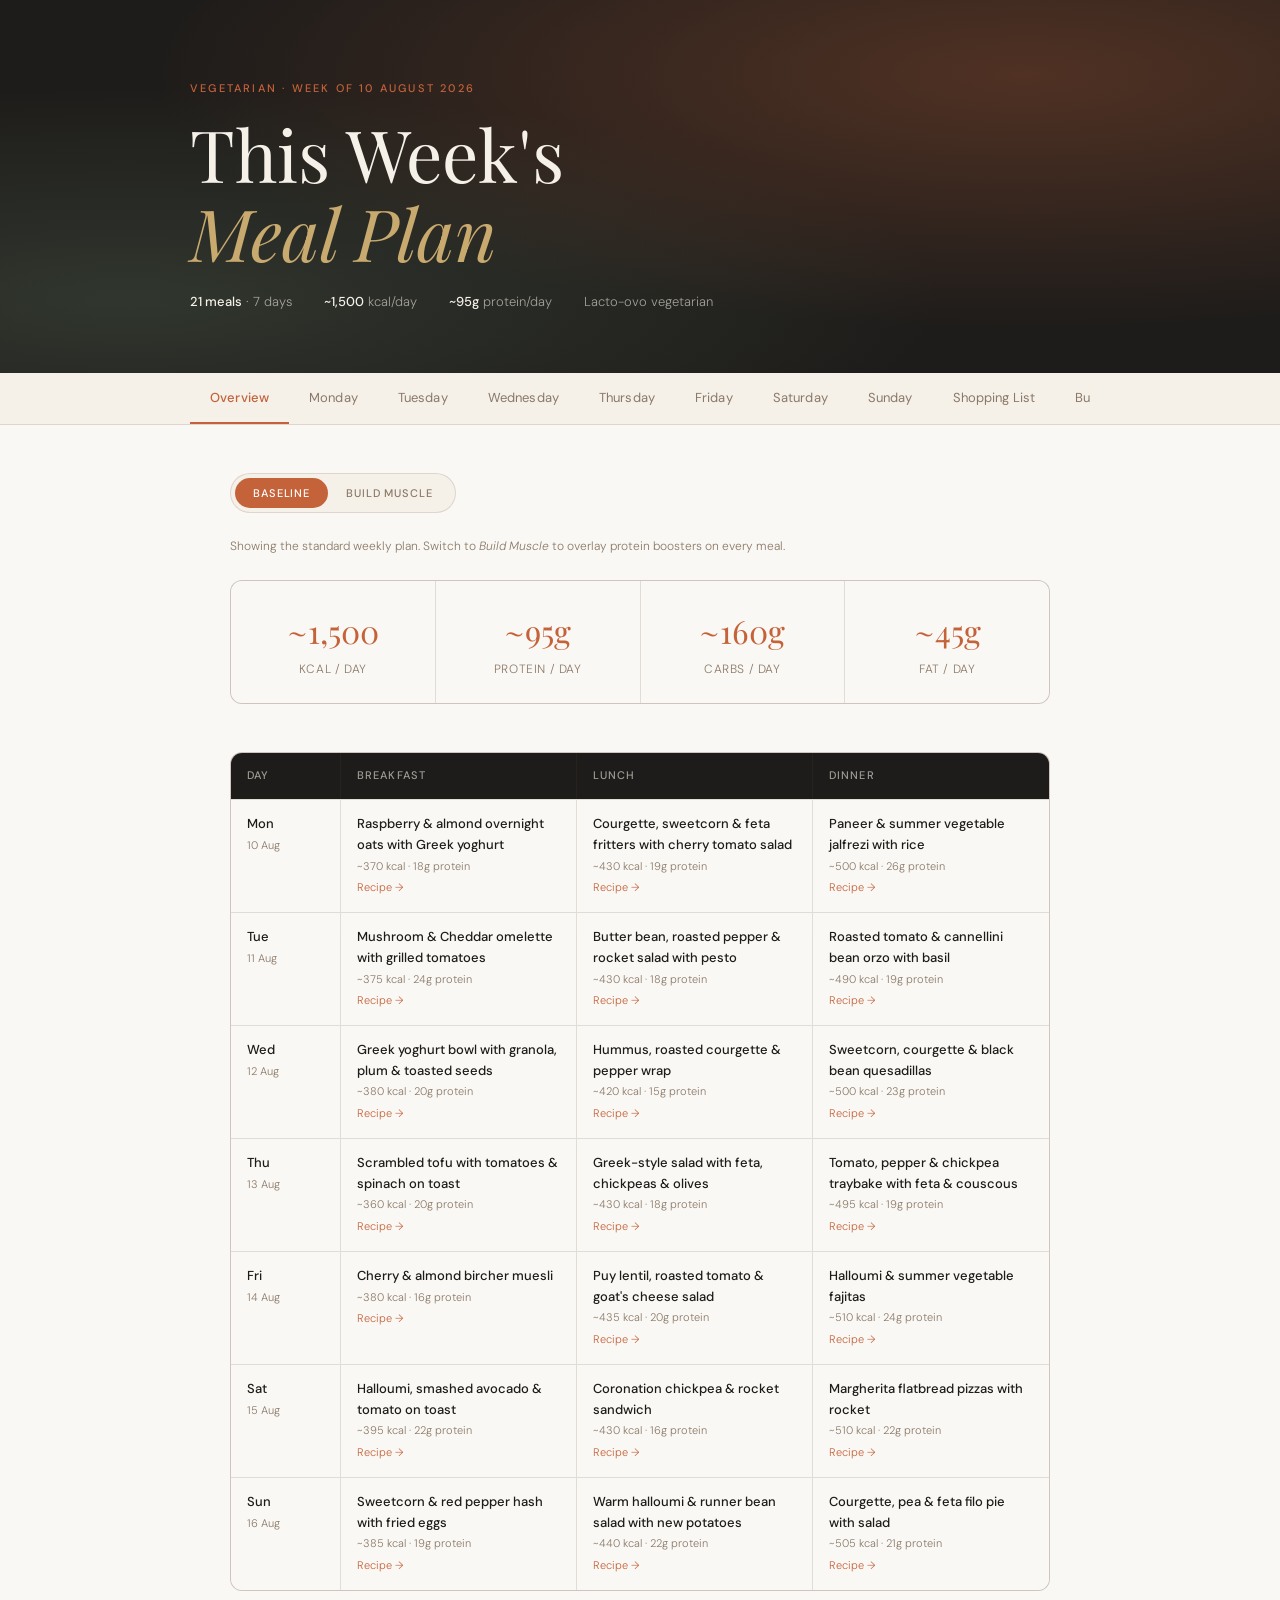
==== commit 835321ff: "Weekly meal plan — week of 2026-08-07" ====
--- a/meal-plan/index.html
+++ b/meal-plan/index.html
@@ -3,7 +3,7 @@
 <head>
 <meta charset="UTF-8">
 <meta name="viewport" content="width=device-width, initial-scale=1.0">
-<title>Weekly Meal Plan — 3 August 2026</title>
+<title>Weekly Meal Plan — 10 August 2026</title>
 <link rel="preconnect" href="https://fonts.googleapis.com">
 <link href="https://fonts.googleapis.com/css2?family=Playfair+Display:ital,wght@0,400;0,700;1,400&family=DM+Sans:wght@300;400;500&display=swap" rel="stylesheet">
 <style>
@@ -521,11 +521,11 @@
   }
 </style>
 </head>
-<body data-week="2026-08-03">
+<body data-week="2026-08-10">
 
 <div class="hero">
   <div class="hero-inner">
-    <div class="hero-label">Vegetarian · Week of 3 August 2026</div>
+    <div class="hero-label">Vegetarian · Week of 10 August 2026</div>
     <h1>This Week's<br><em>Meal Plan</em></h1>
     <div class="hero-meta">
       <span><strong>21 meals</strong> · 7 days</span>
@@ -575,94 +575,94 @@
       <div class="week-cell">Dinner</div>
     </div>
     <div class="week-row">
-      <div class="week-cell"><div class="week-day">Mon<span class="date">3 Aug</span></div></div>
-      <div class="week-cell"><div class="meal-title">Strawberry, oat &amp; Greek yoghurt smoothie bowl</div><div class="meal-kcal">~360 kcal · 18g protein</div><div class="meal-boost">25g protein powder blended in, +50g Greek yoghurt</div><a class="meal-link" onclick="showSection('mon')">Recipe →</a></div>
-      <div class="week-cell"><div class="meal-title">Broad bean, pea &amp; feta smash on sourdough</div><div class="meal-kcal">~420 kcal · 19g protein</div><div class="meal-boost">+40g feta, 100g cottage cheese on the side</div><a class="meal-link" onclick="showSection('mon')">Recipe →</a></div>
-      <div class="week-cell"><div class="meal-title">Halloumi &amp; courgette skewers with herby giant couscous</div><div class="meal-kcal">~500 kcal · 26g protein</div><div class="meal-boost">+40g halloumi (140g total), 2 tbsp Greek yoghurt dip</div><a class="meal-link" onclick="showSection('mon')">Recipe →</a></div>
+      <div class="week-cell"><div class="week-day">Mon<span class="date">10 Aug</span></div></div>
+      <div class="week-cell"><div class="meal-title">Raspberry &amp; almond overnight oats with Greek yoghurt</div><div class="meal-kcal">~370 kcal · 18g protein</div><div class="meal-boost">25g protein powder stirred in, +50g Greek yoghurt</div><a class="meal-link" onclick="showSection('mon')">Recipe →</a></div>
+      <div class="week-cell"><div class="meal-title">Courgette, sweetcorn &amp; feta fritters with cherry tomato salad</div><div class="meal-kcal">~430 kcal · 19g protein</div><div class="meal-boost">+40g feta in the batter, 100g cottage cheese on the side</div><a class="meal-link" onclick="showSection('mon')">Recipe →</a></div>
+      <div class="week-cell"><div class="meal-title">Paneer &amp; summer vegetable jalfrezi with rice</div><div class="meal-kcal">~500 kcal · 26g protein</div><div class="meal-boost">+40g paneer (160g total), 2 tbsp Greek yoghurt to serve</div><a class="meal-link" onclick="showSection('mon')">Recipe →</a></div>
     </div>
     <div class="week-row">
-      <div class="week-cell"><div class="week-day">Tue<span class="date">4 Aug</span></div></div>
-      <div class="week-cell"><div class="meal-title">Soft scrambled eggs with tomatoes on toast</div><div class="meal-kcal">~370 kcal · 22g protein</div><div class="meal-boost">4 eggs instead of 3, +30g grated cheddar</div><a class="meal-link" onclick="showSection('tue')">Recipe →</a></div>
-      <div class="week-cell"><div class="meal-title">Sweetcorn, black bean &amp; avocado salad bowl</div><div class="meal-kcal">~430 kcal · 18g protein</div><div class="meal-boost">+½ tin black beans, 100g cottage cheese</div><a class="meal-link" onclick="showSection('tue')">Recipe →</a></div>
-      <div class="week-cell"><div class="meal-title">Chickpea, spinach &amp; tomato curry with rice</div><div class="meal-kcal">~490 kcal · 20g protein</div><div class="meal-boost">+½ tin chickpeas, 2 tbsp Greek yoghurt stirred through</div><a class="meal-link" onclick="showSection('tue')">Recipe →</a></div>
+      <div class="week-cell"><div class="week-day">Tue<span class="date">11 Aug</span></div></div>
+      <div class="week-cell"><div class="meal-title">Mushroom &amp; Cheddar omelette with grilled tomatoes</div><div class="meal-kcal">~375 kcal · 24g protein</div><div class="meal-boost">4 eggs instead of 3, +20g extra cheddar</div><a class="meal-link" onclick="showSection('tue')">Recipe →</a></div>
+      <div class="week-cell"><div class="meal-title">Butter bean, roasted pepper &amp; rocket salad with pesto</div><div class="meal-kcal">~430 kcal · 18g protein</div><div class="meal-boost">+½ tin butter beans, 100g cottage cheese</div><a class="meal-link" onclick="showSection('tue')">Recipe →</a></div>
+      <div class="week-cell"><div class="meal-title">Roasted tomato &amp; cannellini bean orzo with basil</div><div class="meal-kcal">~490 kcal · 19g protein</div><div class="meal-boost">+½ tin cannellini beans, 30g extra hard cheese</div><a class="meal-link" onclick="showSection('tue')">Recipe →</a></div>
     </div>
     <div class="week-row">
-      <div class="week-cell"><div class="week-day">Wed<span class="date">5 Aug</span></div></div>
-      <div class="week-cell"><div class="meal-title">Cottage cheese pancakes with blueberry compote</div><div class="meal-kcal">~390 kcal · 24g protein</div><div class="meal-boost">25g protein powder in the batter, +50g cottage cheese</div><a class="meal-link" onclick="showSection('wed')">Recipe →</a></div>
-      <div class="week-cell"><div class="meal-title">Roasted red pepper &amp; lentil soup with cheese toast</div><div class="meal-kcal">~410 kcal · 18g protein</div><div class="meal-boost">+30g cheddar on the toast, 100g cottage cheese stirred in</div><a class="meal-link" onclick="showSection('wed')">Recipe →</a></div>
-      <div class="week-cell"><div class="meal-title">Courgette &amp; pea risotto with parmesan</div><div class="meal-kcal">~500 kcal · 18g protein</div><div class="meal-boost">+40g extra hard cheese, a poached egg on top</div><a class="meal-link" onclick="showSection('wed')">Recipe →</a></div>
+      <div class="week-cell"><div class="week-day">Wed<span class="date">12 Aug</span></div></div>
+      <div class="week-cell"><div class="meal-title">Greek yoghurt bowl with granola, plum &amp; toasted seeds</div><div class="meal-kcal">~380 kcal · 20g protein</div><div class="meal-boost">25g protein powder blended in, +50g cottage cheese</div><a class="meal-link" onclick="showSection('wed')">Recipe →</a></div>
+      <div class="week-cell"><div class="meal-title">Hummus, roasted courgette &amp; pepper wrap</div><div class="meal-kcal">~420 kcal · 15g protein</div><div class="meal-boost">+2 tbsp extra hummus, 100g cottage cheese on the side</div><a class="meal-link" onclick="showSection('wed')">Recipe →</a></div>
+      <div class="week-cell"><div class="meal-title">Sweetcorn, courgette &amp; black bean quesadillas</div><div class="meal-kcal">~500 kcal · 23g protein</div><div class="meal-boost">+30g extra cheddar, dollop of Greek yoghurt to serve</div><a class="meal-link" onclick="showSection('wed')">Recipe →</a></div>
     </div>
     <div class="week-row">
-      <div class="week-cell"><div class="week-day">Thu<span class="date">6 Aug</span></div></div>
-      <div class="week-cell"><div class="meal-title">Baked eggs with peppers &amp; tomato</div><div class="meal-kcal">~380 kcal · 20g protein</div><div class="meal-boost">1 extra egg (3 total), +30g feta crumbled in</div><a class="meal-link" onclick="showSection('thu')">Recipe →</a></div>
-      <div class="week-cell"><div class="meal-title">Falafel &amp; salad wrap with tzatziki</div><div class="meal-kcal">~440 kcal · 16g protein</div><div class="meal-boost">+2 falafel, extra dollop of Greek yoghurt tzatziki</div><a class="meal-link" onclick="showSection('thu')">Recipe →</a></div>
-      <div class="week-cell"><div class="meal-title">Roasted aubergine &amp; tomato pasta alla norma</div><div class="meal-kcal">~500 kcal · 18g protein</div><div class="meal-boost">+40g grated hard cheese, 100g cottage cheese folded through</div><a class="meal-link" onclick="showSection('thu')">Recipe →</a></div>
+      <div class="week-cell"><div class="week-day">Thu<span class="date">13 Aug</span></div></div>
+      <div class="week-cell"><div class="meal-title">Scrambled tofu with tomatoes &amp; spinach on toast</div><div class="meal-kcal">~360 kcal · 20g protein</div><div class="meal-boost">+75g extra tofu, 30g grated cheese</div><a class="meal-link" onclick="showSection('thu')">Recipe →</a></div>
+      <div class="week-cell"><div class="meal-title">Greek-style salad with feta, chickpeas &amp; olives</div><div class="meal-kcal">~430 kcal · 18g protein</div><div class="meal-boost">+40g feta, ½ tin extra chickpeas</div><a class="meal-link" onclick="showSection('thu')">Recipe →</a></div>
+      <div class="week-cell"><div class="meal-title">Tomato, pepper &amp; chickpea traybake with feta &amp; couscous</div><div class="meal-kcal">~495 kcal · 19g protein</div><div class="meal-boost">+40g feta, 100g cottage cheese folded through the couscous</div><a class="meal-link" onclick="showSection('thu')">Recipe →</a></div>
     </div>
     <div class="week-row">
-      <div class="week-cell"><div class="week-day">Fri<span class="date">7 Aug</span></div></div>
-      <div class="week-cell"><div class="meal-title">Banana &amp; peanut butter porridge with seeds</div><div class="meal-kcal">~380 kcal · 16g protein</div><div class="meal-boost">25g protein powder stirred in, +100g Greek yoghurt</div><a class="meal-link" onclick="showSection('fri')">Recipe →</a></div>
-      <div class="week-cell"><div class="meal-title">Spiced chickpea &amp; spinach flatbread with yoghurt</div><div class="meal-kcal">~430 kcal · 18g protein</div><div class="meal-boost">+½ tin chickpeas, extra 100g Greek yoghurt</div><a class="meal-link" onclick="showSection('fri')">Recipe →</a></div>
-      <div class="week-cell"><div class="meal-title">Quorn &amp; vegetable stir-fry with noodles</div><div class="meal-kcal">~490 kcal · 25g protein</div><div class="meal-boost">+50g Quorn pieces, scrambled egg through the noodles</div><a class="meal-link" onclick="showSection('fri')">Recipe →</a></div>
+      <div class="week-cell"><div class="week-day">Fri<span class="date">14 Aug</span></div></div>
+      <div class="week-cell"><div class="meal-title">Cherry &amp; almond bircher muesli</div><div class="meal-kcal">~380 kcal · 16g protein</div><div class="meal-boost">25g protein powder stirred in, +100g Greek yoghurt</div><a class="meal-link" onclick="showSection('fri')">Recipe →</a></div>
+      <div class="week-cell"><div class="meal-title">Puy lentil, roasted tomato &amp; goat's cheese salad</div><div class="meal-kcal">~435 kcal · 20g protein</div><div class="meal-boost">+40g extra goat's cheese, 100g cottage cheese</div><a class="meal-link" onclick="showSection('fri')">Recipe →</a></div>
+      <div class="week-cell"><div class="meal-title">Halloumi &amp; summer vegetable fajitas</div><div class="meal-kcal">~510 kcal · 24g protein</div><div class="meal-boost">+40g halloumi (160g total), extra Greek yoghurt dressing</div><a class="meal-link" onclick="showSection('fri')">Recipe →</a></div>
     </div>
     <div class="week-row">
-      <div class="week-cell"><div class="week-day">Sat<span class="date">8 Aug</span></div></div>
-      <div class="week-cell"><div class="meal-title">Big veggie breakfast — poached egg, mushrooms, tomatoes &amp; beans</div><div class="meal-kcal">~390 kcal · 20g protein</div><div class="meal-boost">+1 egg (2 total), extra ½ tin baked beans</div><a class="meal-link" onclick="showSection('sat')">Recipe →</a></div>
-      <div class="week-cell"><div class="meal-title">Panzanella — tomato &amp; sourdough salad with mozzarella</div><div class="meal-kcal">~430 kcal · 18g protein</div><div class="meal-boost">+½ ball mozzarella, 100g cottage cheese</div><a class="meal-link" onclick="showSection('sat')">Recipe →</a></div>
-      <div class="week-cell"><div class="meal-title">Feta, rice &amp; pine nut stuffed peppers</div><div class="meal-kcal">~500 kcal · 18g protein</div><div class="meal-boost">+40g feta, 2 tbsp Greek yoghurt to serve</div><a class="meal-link" onclick="showSection('sat')">Recipe →</a></div>
+      <div class="week-cell"><div class="week-day">Sat<span class="date">15 Aug</span></div></div>
+      <div class="week-cell"><div class="meal-title">Halloumi, smashed avocado &amp; tomato on toast</div><div class="meal-kcal">~395 kcal · 22g protein</div><div class="meal-boost">+30g halloumi (90g total), poached egg on top</div><a class="meal-link" onclick="showSection('sat')">Recipe →</a></div>
+      <div class="week-cell"><div class="meal-title">Coronation chickpea &amp; rocket sandwich</div><div class="meal-kcal">~430 kcal · 16g protein</div><div class="meal-boost">+½ tin chickpeas, 100g cottage cheese on the side</div><a class="meal-link" onclick="showSection('sat')">Recipe →</a></div>
+      <div class="week-cell"><div class="meal-title">Margherita flatbread pizzas with rocket</div><div class="meal-kcal">~510 kcal · 22g protein</div><div class="meal-boost">+½ ball extra mozzarella, side of Greek yoghurt &amp; herb dip</div><a class="meal-link" onclick="showSection('sat')">Recipe →</a></div>
     </div>
     <div class="week-row">
-      <div class="week-cell"><div class="week-day">Sun<span class="date">9 Aug</span></div></div>
-      <div class="week-cell"><div class="meal-title">Baked eggs florentine on a toasted muffin</div><div class="meal-kcal">~380 kcal · 22g protein</div><div class="meal-boost">+1 egg (3 total), 30g grated hard cheese</div><a class="meal-link" onclick="showSection('sun')">Recipe →</a></div>
-      <div class="week-cell"><div class="meal-title">Warm new potato, green bean &amp; egg salad</div><div class="meal-kcal">~430 kcal · 21g protein</div><div class="meal-boost">+1 egg (3 total), 100g cottage cheese on the side</div><a class="meal-link" onclick="showSection('sun')">Recipe →</a></div>
-      <div class="week-cell"><div class="meal-title">Mushroom &amp; spinach lasagne</div><div class="meal-kcal">~510 kcal · 23g protein</div><div class="meal-boost">+50g ricotta and 30g extra hard cheese in the layers</div><a class="meal-link" onclick="showSection('sun')">Recipe →</a></div>
+      <div class="week-cell"><div class="week-day">Sun<span class="date">16 Aug</span></div></div>
+      <div class="week-cell"><div class="meal-title">Sweetcorn &amp; red pepper hash with fried eggs</div><div class="meal-kcal">~385 kcal · 19g protein</div><div class="meal-boost">+1 egg (3 total), 30g grated cheese</div><a class="meal-link" onclick="showSection('sun')">Recipe →</a></div>
+      <div class="week-cell"><div class="meal-title">Warm halloumi &amp; runner bean salad with new potatoes</div><div class="meal-kcal">~440 kcal · 22g protein</div><div class="meal-boost">+40g halloumi, 2 boiled eggs added</div><a class="meal-link" onclick="showSection('sun')">Recipe →</a></div>
+      <div class="week-cell"><div class="meal-title">Courgette, pea &amp; feta filo pie with salad</div><div class="meal-kcal">~505 kcal · 21g protein</div><div class="meal-boost">+50g extra feta in the filling, 100g cottage cheese on the side</div><a class="meal-link" onclick="showSection('sun')">Recipe →</a></div>
     </div>
   </div>
 </div>
 
 <!-- MONDAY -->
 <div id="mon" class="section">
-  <div class="day-header"><div class="day-title">Monday</div><div class="day-date">3 August 2026</div></div>
+  <div class="day-header"><div class="day-title">Monday</div><div class="day-date">10 August 2026</div></div>
   <div class="meals-grid">
     <div class="recipe-card">
       <div class="recipe-card-head" onclick="toggleRecipe(this)">
         <div class="recipe-type">Breakfast</div>
-        <div class="recipe-name">Strawberry, oat &amp; Greek yoghurt smoothie bowl</div>
-        <div class="recipe-meta"><span>~360 kcal · 18g protein</span><span class="recipe-toggle">▾</span></div>
+        <div class="recipe-name">Raspberry &amp; almond overnight oats with Greek yoghurt</div>
+        <div class="recipe-meta"><span>~370 kcal · 18g protein</span><span class="recipe-toggle">▾</span></div>
       </div>
       <div class="recipe-body">
         <div class="recipe-section">Ingredients</div>
-        <ul class="ing-list"><li>150g Greek yoghurt</li><li>100g strawberries, hulled</li><li>½ banana</li><li>30g rolled oats</li><li>Splash of whole milk</li><li>1 tbsp mixed seeds</li><li>1 tsp honey</li></ul>
+        <ul class="ing-list"><li>50g rolled oats</li><li>150g Greek yoghurt</li><li>120ml whole milk</li><li>100g raspberries</li><li>1 tbsp flaked almonds</li><li>1 tbsp mixed seeds</li><li>1 tsp honey</li></ul>
         <div class="recipe-section">Method</div>
-        <ol class="step-list"><li>Blitz two-thirds of the strawberries with the banana, half the yoghurt, the oats and a splash of milk to a thick, spoonable purée.</li><li>Pour into a bowl and swirl the rest of the yoghurt through.</li><li>Slice the remaining strawberries and lay them over the top.</li><li>Scatter with the mixed seeds and finish with a thread of honey.</li></ol>
-        <div class="tip">Blending the oats straight into the base is what makes a smoothie bowl thick enough to eat with a spoon rather than drink — they swell and hold the fruit and seeds on top instead of letting them sink.</div>
+        <ol class="step-list"><li>The night before, stir the oats, half the yoghurt, the milk and a little honey together in a jar, cover and chill overnight.</li><li>In the morning the oats will have drunk up the milk and turned thick and creamy — loosen with a splash more milk if you like.</li><li>Crush half the raspberries through the oats so they streak it pink, and spoon the rest of the yoghurt on top.</li><li>Scatter over the whole raspberries, the flaked almonds and seeds, and finish with a thread of honey.</li></ol>
+        <div class="tip">Overnight oats are a make-ahead breakfast in the truest sense — five minutes the night before buys you a proper, protein-rich meal you can eat straight from the fridge with no cooking at all.</div>
       </div>
     </div>
     <div class="recipe-card">
       <div class="recipe-card-head" onclick="toggleRecipe(this)">
         <div class="recipe-type">Lunch</div>
-        <div class="recipe-name">Broad bean, pea &amp; feta smash on sourdough</div>
-        <div class="recipe-meta"><span>~420 kcal · 19g protein</span><span class="recipe-toggle">▾</span></div>
+        <div class="recipe-name">Courgette, sweetcorn &amp; feta fritters with cherry tomato salad</div>
+        <div class="recipe-meta"><span>~430 kcal · 19g protein</span><span class="recipe-toggle">▾</span></div>
       </div>
       <div class="recipe-body">
         <div class="recipe-section">Ingredients</div>
-        <ul class="ing-list"><li>150g broad beans (frozen)</li><li>80g frozen peas</li><li>40g feta, crumbled</li><li>2 slices sourdough</li><li>Small handful mint, chopped</li><li>Juice of ½ lemon</li><li>1 tbsp olive oil</li><li>Pinch chilli flakes</li></ul>
+        <ul class="ing-list"><li>1 courgette, coarsely grated</li><li>80g sweetcorn (frozen, defrosted)</li><li>60g feta, crumbled</li><li>1 large egg</li><li>3 tbsp plain flour</li><li>2 spring onions, sliced</li><li>150g cherry tomatoes, halved</li><li>Small handful mint</li><li>1 tbsp olive oil</li><li>Squeeze of lemon</li></ul>
         <div class="recipe-section">Method</div>
-        <ol class="step-list"><li>Boil the broad beans and peas for 3 mins, drain, and cool briefly under the cold tap.</li><li>If you have the patience, pop the grey skins off the broad beans — they'll be sweeter and greener for it.</li><li>Crush them with the peas, mint, lemon and oil to a rough, chunky smash. Fold in most of the feta and season.</li><li>Toast the sourdough, pile the smash on, and finish with the last of the feta and the chilli flakes.</li></ol>
-        <div class="tip">Double-podding broad beans — slipping off the leathery skin after cooking — takes five minutes but transforms them from grey and starchy to bright, sweet and tender. Worth it while they're in season.</div>
+        <ol class="step-list"><li>Salt the grated courgette, leave 5 mins, then squeeze the water out hard in a clean tea towel — this is what keeps the fritters crisp.</li><li>Mix the courgette, sweetcorn, feta, egg, flour and spring onions into a thick batter and season.</li><li>Fry heaped spoonfuls in the oil over medium heat, 3 mins a side, until golden and set — you'll get 4 or 5.</li><li>Toss the tomatoes and mint with the lemon and a little oil, and serve alongside the warm fritters.</li></ol>
+        <div class="tip">Wringing the water out of grated courgette is the single most important step — skip it and the batter turns sloppy and the fritters steam soft instead of frying to a crisp, lacy edge.</div>
       </div>
     </div>
     <div class="recipe-card">
       <div class="recipe-card-head" onclick="toggleRecipe(this)">
         <div class="recipe-type">Dinner</div>
-        <div class="recipe-name">Halloumi &amp; courgette skewers with herby giant couscous</div>
+        <div class="recipe-name">Paneer &amp; summer vegetable jalfrezi with rice</div>
         <div class="recipe-meta"><span>~500 kcal · 26g protein</span><span class="recipe-toggle">▾</span></div>
       </div>
       <div class="recipe-body">
         <div class="recipe-section">Ingredients</div>
-        <ul class="ing-list"><li>100g halloumi, in chunks</li><li>1 courgette, in thick half-moons</li><li>100g cherry tomatoes</li><li>60g giant (pearl) couscous</li><li>½ red onion, in wedges</li><li>Small handful mint &amp; parsley, chopped</li><li>Juice of ½ lemon</li><li>1½ tbsp olive oil</li><li>½ tsp dried oregano</li></ul>
+        <ul class="ing-list"><li>120g paneer, cubed</li><li>1 red pepper, sliced</li><li>1 courgette, in half-moons</li><li>200g (½ tin) chopped tomatoes</li><li>60g basmati rice (dry)</li><li>½ onion, sliced; 1 garlic clove</li><li>2cm ginger, grated</li><li>1 tsp garam masala, ½ tsp turmeric, ½ tsp ground cumin</li><li>1 tbsp neutral oil</li><li>Handful coriander</li></ul>
         <div class="recipe-section">Method</div>
-        <ol class="step-list"><li>Toast the couscous in a dry pan 2 mins, then simmer in salted water 8 mins until tender with a bite. Drain.</li><li>Thread the halloumi, courgette, tomatoes and onion onto skewers, brush with half the oil and the oregano.</li><li>Griddle or grill on a high heat, turning, 8–10 mins until the halloumi is bronzed and the courgette is soft and charred at the edges.</li><li>Fork the herbs, lemon and remaining oil through the couscous, and sit the skewers on top.</li></ol>
-        <div class="tip">Give halloumi a really hot pan or grill and leave it alone until it releases — poke it too early and it tears. A proper deep-gold crust is what stops it squeaking like rubber.</div>
+        <ol class="step-list"><li>Cook the rinsed rice in salted water, lid on, 11 mins, then rest off the heat.</li><li>Fry the paneer in half the oil over medium-high heat until golden on all sides, then lift out.</li><li>Soften the onion and pepper in the rest of the oil, 6 mins, add the garlic, ginger and spices for 1 min, then the courgette and tomatoes. Simmer 10 mins.</li><li>Return the paneer to warm through, season, finish with coriander, and serve over the rice.</li></ol>
+        <div class="tip">Browning the paneer before it goes into the sauce gives it a firmer, tastier crust that holds up in the pan — dropped in raw it stays pale and can break apart into the gravy.</div>
       </div>
     </div>
   </div>
@@ -670,48 +670,48 @@
 
 <!-- TUESDAY -->
 <div id="tue" class="section">
-  <div class="day-header"><div class="day-title">Tuesday</div><div class="day-date">4 August 2026</div></div>
+  <div class="day-header"><div class="day-title">Tuesday</div><div class="day-date">11 August 2026</div></div>
   <div class="meals-grid">
     <div class="recipe-card">
       <div class="recipe-card-head" onclick="toggleRecipe(this)">
         <div class="recipe-type">Breakfast</div>
-        <div class="recipe-name">Soft scrambled eggs with tomatoes on toast</div>
-        <div class="recipe-meta"><span>~370 kcal · 22g protein</span><span class="recipe-toggle">▾</span></div>
+        <div class="recipe-name">Mushroom &amp; Cheddar omelette with grilled tomatoes</div>
+        <div class="recipe-meta"><span>~375 kcal · 24g protein</span><span class="recipe-toggle">▾</span></div>
       </div>
       <div class="recipe-body">
         <div class="recipe-section">Ingredients</div>
-        <ul class="ing-list"><li>3 large eggs</li><li>1 large vine tomato, roughly chopped</li><li>2 spring onions, sliced</li><li>1 slice sourdough</li><li>1 tsp butter</li><li>½ tbsp olive oil</li><li>Black pepper</li></ul>
+        <ul class="ing-list"><li>3 large eggs</li><li>100g chestnut mushrooms, sliced</li><li>30g mature cheddar, grated</li><li>1 large vine tomato, halved</li><li>1 tsp butter</li><li>½ tbsp olive oil</li><li>Small handful parsley</li><li>Black pepper</li></ul>
         <div class="recipe-section">Method</div>
-        <ol class="step-list"><li>Soften the tomato and spring onions in the oil over medium heat, 4 mins, until slumped and jammy. Tip to one side of the pan.</li><li>Beat the eggs with a pinch of salt. Melt the butter in the pan over low heat and pour them in.</li><li>Stir slowly and patiently with a spatula, pulling the curds in from the edges — take it off the heat while still glossy and just set.</li><li>Toast the sourdough, pile on the eggs and the tomatoes, and finish with plenty of pepper.</li></ol>
-        <div class="tip">Scrambled eggs keep cooking in their own heat after they leave the pan, so pull them off while they still look a touch too soft — thirty seconds later on the plate they'll be perfect, not dry.</div>
+        <ol class="step-list"><li>Fry the mushrooms in the oil over medium-high heat until golden, 5 mins, and grill or fry the tomato halves cut-side down alongside until soft.</li><li>Beat the eggs with a pinch of salt. Melt the butter in a non-stick pan over medium heat and pour them in.</li><li>As the edges set, draw them into the middle and tilt the pan so the raw egg runs underneath — 2 mins, until just set but still glossy.</li><li>Scatter the mushrooms and cheese over one half, fold over, and slide onto the plate with the tomatoes, parsley and plenty of pepper.</li></ol>
+        <div class="tip">Take an omelette off the heat while the top still looks a fraction underdone — it carries on cooking as you fold it, so what looks perfect in the pan is usually a touch dry on the plate.</div>
       </div>
     </div>
     <div class="recipe-card">
       <div class="recipe-card-head" onclick="toggleRecipe(this)">
         <div class="recipe-type">Lunch</div>
-        <div class="recipe-name">Sweetcorn, black bean &amp; avocado salad bowl</div>
+        <div class="recipe-name">Butter bean, roasted pepper &amp; rocket salad with pesto</div>
         <div class="recipe-meta"><span>~430 kcal · 18g protein</span><span class="recipe-toggle">▾</span></div>
       </div>
       <div class="recipe-body">
         <div class="recipe-section">Ingredients</div>
-        <ul class="ing-list"><li>½ × 400g tin black beans, drained</li><li>120g sweetcorn (frozen, defrosted)</li><li>1 avocado, diced</li><li>100g cherry tomatoes, halved</li><li>¼ red onion, finely diced</li><li>Handful coriander</li><li>Juice of 1 lime</li><li>1 tbsp olive oil</li><li>Pinch chilli flakes, handful salad leaves</li></ul>
+        <ul class="ing-list"><li>½ × 400g tin butter beans, drained</li><li>1 red pepper</li><li>Big handful rocket</li><li>100g cherry tomatoes, halved</li><li>¼ cucumber, chunked</li><li>1 tbsp green pesto</li><li>1 tbsp olive oil</li><li>Squeeze of lemon</li><li>1 tbsp pine nuts</li></ul>
         <div class="recipe-section">Method</div>
-        <ol class="step-list"><li>Char the sweetcorn in a dry pan over high heat until spotted brown, 4 mins, then tip out to cool.</li><li>Soak the diced red onion in the lime juice for 5 mins — it takes the raw bite off and turns it sweet and pink.</li><li>Toss the black beans, corn, tomatoes and onion with the oil, chilli and most of the coriander.</li><li>Fold the avocado through gently, sit it all on the leaves, and finish with the last of the coriander.</li></ol>
-        <div class="tip">A dry pan and a fierce heat give frozen sweetcorn a smoky, roadside-barbecue char — don't stir it too often, let each batch sit and catch before you toss it.</div>
+        <ol class="step-list"><li>Char the whole pepper under a hot grill, turning, until blackened all over, then seal in a bowl 5 mins and peel off the skin. Tear into strips.</li><li>Toast the pine nuts in a dry pan until golden — a minute, watching closely.</li><li>Loosen the pesto with the oil and lemon into a dressing.</li><li>Toss the butter beans, peppers, tomatoes and cucumber in the dressing, pile onto the rocket, and scatter with the toasted pine nuts.</li></ol>
+        <div class="tip">Blistering and peeling a pepper yourself gives you something silkier and sweeter than any jar — the charred skin slips off easily once it's steamed a few minutes under a bowl.</div>
       </div>
     </div>
     <div class="recipe-card">
       <div class="recipe-card-head" onclick="toggleRecipe(this)">
         <div class="recipe-type">Dinner</div>
-        <div class="recipe-name">Chickpea, spinach &amp; tomato curry with rice</div>
-        <div class="recipe-meta"><span>~490 kcal · 20g protein</span><span class="recipe-toggle">▾</span></div>
+        <div class="recipe-name">Roasted tomato &amp; cannellini bean orzo with basil</div>
+        <div class="recipe-meta"><span>~490 kcal · 19g protein</span><span class="recipe-toggle">▾</span></div>
       </div>
       <div class="recipe-body">
         <div class="recipe-section">Ingredients</div>
-        <ul class="ing-list"><li>1 × 400g tin chickpeas, drained</li><li>100g baby spinach</li><li>200g (½ tin) chopped tomatoes</li><li>60g basmati rice (dry)</li><li>½ onion, chopped; 1 garlic clove</li><li>2cm ginger, grated</li><li>1 tsp garam masala, ½ tsp turmeric, ½ tsp ground cumin</li><li>1 tbsp neutral oil</li><li>Squeeze of lemon, handful coriander</li></ul>
+        <ul class="ing-list"><li>250g cherry tomatoes</li><li>½ × 400g tin cannellini beans, drained</li><li>75g orzo (dry)</li><li>1 garlic clove, sliced</li><li>25g Italian-style hard cheese, grated</li><li>2 tbsp olive oil</li><li>½ tsp dried oregano, pinch chilli flakes</li><li>Handful basil</li></ul>
         <div class="recipe-section">Method</div>
-        <ol class="step-list"><li>Cook the rinsed rice in salted water, lid on, 11 mins, then rest off the heat.</li><li>Soften the onion in the oil 6 mins, then add the garlic, ginger and spices for 1 min until fragrant.</li><li>Add the tomatoes and chickpeas with a splash of water and simmer 12 mins, crushing a few chickpeas against the pan to thicken it.</li><li>Wilt in the spinach, finish with lemon and coriander, season well, and serve over the rice.</li></ol>
-        <div class="tip">Crushing a handful of the chickpeas against the side of the pan releases their starch and gives the sauce body — the difference between a thin, watery curry and one that clings.</div>
+        <ol class="step-list"><li>Heat oven to 210°C. Roast the tomatoes with 1½ tbsp oil, the oregano and chilli for 20 mins until bursting and jammy.</li><li>Cook the orzo in well-salted water until just al dente, saving a mugful of the water before draining.</li><li>Warm the garlic in the rest of the oil 30 secs, add the roasted tomatoes, crushing some, and the cannellini beans. Loosen with a little pasta water.</li><li>Fold the orzo through with most of the cheese and basil, adding pasta water until glossy. Finish with the rest on top.</li></ol>
+        <div class="tip">Roasting the tomatoes hard concentrates them into a sweet, almost sauce-like jam — far more flavour than simmering raw ones, and the caught edges bring a depth you can't rush on the hob.</div>
       </div>
     </div>
   </div>
@@ -719,48 +719,48 @@
 
 <!-- WEDNESDAY -->
 <div id="wed" class="section">
-  <div class="day-header"><div class="day-title">Wednesday</div><div class="day-date">5 August 2026</div></div>
+  <div class="day-header"><div class="day-title">Wednesday</div><div class="day-date">12 August 2026</div></div>
   <div class="meals-grid">
     <div class="recipe-card">
       <div class="recipe-card-head" onclick="toggleRecipe(this)">
         <div class="recipe-type">Breakfast</div>
-        <div class="recipe-name">Cottage cheese pancakes with blueberry compote</div>
-        <div class="recipe-meta"><span>~390 kcal · 24g protein</span><span class="recipe-toggle">▾</span></div>
+        <div class="recipe-name">Greek yoghurt bowl with granola, plum &amp; toasted seeds</div>
+        <div class="recipe-meta"><span>~380 kcal · 20g protein</span><span class="recipe-toggle">▾</span></div>
       </div>
       <div class="recipe-body">
         <div class="recipe-section">Ingredients</div>
-        <ul class="ing-list"><li>100g cottage cheese</li><li>1 large egg</li><li>3 tbsp plain flour</li><li>Splash of whole milk</li><li>100g blueberries</li><li>½ tsp baking powder</li><li>1 tsp honey</li><li>1 tsp butter</li></ul>
+        <ul class="ing-list"><li>200g Greek yoghurt</li><li>40g granola</li><li>2 ripe plums, sliced</li><li>1 tbsp mixed seeds</li><li>1 tsp honey</li><li>Pinch of cinnamon</li></ul>
         <div class="recipe-section">Method</div>
-        <ol class="step-list"><li>Whisk the cottage cheese, egg, flour, baking powder and a splash of milk to a thick, slightly lumpy batter.</li><li>Warm half the blueberries in a small pan with the honey and a drop of water for 3 mins until they burst into a loose compote.</li><li>Fry spoonfuls of batter in the butter over medium-low heat, 2 mins a side, until golden and set. You'll get 4 or 5.</li><li>Stack the pancakes, spoon over the warm compote and scatter with the remaining fresh blueberries.</li></ol>
-        <div class="tip">Cottage cheese melts into the batter as it cooks, leaving the pancakes moist and quietly high in protein — no one need know they're in there. Don't overmix; a few lumps make them lighter.</div>
+        <ol class="step-list"><li>Warm the plum slices in a small dry pan with the honey and cinnamon for 3 mins until they soften and turn syrupy at the edges.</li><li>Spoon the yoghurt into a bowl and swirl the warm plums through it.</li><li>Scatter the granola and seeds over the top for crunch.</li><li>Finish with a last drizzle of honey and any plum syrup from the pan.</li></ol>
+        <div class="tip">Add the granola only just before eating — stirred in early it sinks into the yoghurt and goes soft, where scattered on top at the last moment it stays properly crunchy against the cool yoghurt.</div>
       </div>
     </div>
     <div class="recipe-card">
       <div class="recipe-card-head" onclick="toggleRecipe(this)">
         <div class="recipe-type">Lunch</div>
-        <div class="recipe-name">Roasted red pepper &amp; lentil soup with cheese toast</div>
-        <div class="recipe-meta"><span>~410 kcal · 18g protein</span><span class="recipe-toggle">▾</span></div>
+        <div class="recipe-name">Hummus, roasted courgette &amp; pepper wrap</div>
+        <div class="recipe-meta"><span>~420 kcal · 15g protein</span><span class="recipe-toggle">▾</span></div>
       </div>
       <div class="recipe-body">
         <div class="recipe-section">Ingredients</div>
-        <ul class="ing-list"><li>2 red peppers, in chunks</li><li>60g dried red lentils</li><li>½ onion, chopped; 1 garlic clove</li><li>400ml hot vegetable stock</li><li>1 tsp smoked paprika</li><li>2 slices sourdough</li><li>40g mature cheddar, grated</li><li>1½ tbsp olive oil</li></ul>
+        <ul class="ing-list"><li>3 tbsp hummus</li><li>1 large tortilla wrap</li><li>½ courgette, in ribbons</li><li>½ red pepper, sliced</li><li>Handful baby spinach</li><li>¼ red onion, sliced</li><li>1 tbsp olive oil</li><li>Squeeze of lemon</li><li>Pinch chilli flakes</li></ul>
         <div class="recipe-section">Method</div>
-        <ol class="step-list"><li>Heat oven to 210°C. Roast the peppers with half the oil for 25 mins until soft and blackening at the edges.</li><li>Meanwhile soften the onion in the rest of the oil, 6 mins, add the garlic and paprika for 1 min, then the rinsed lentils and stock. Simmer 18 mins.</li><li>Tip the roasted peppers into the pan and blitz smooth. Loosen with hot water if it's thick, and season well.</li><li>Toast the sourdough, pile on the cheddar and grill until bubbling. Cut into fingers for dipping.</li></ol>
-        <div class="tip">Roasting the peppers before they go in deepens the whole soup — the caught, blistered edges bring a smoky sweetness that a raw pepper simmered in stock never develops.</div>
+        <ol class="step-list"><li>Heat oven to 210°C. Toss the courgette and pepper with the oil and roast 20 mins until soft and catching at the edges.</li><li>Warm the wrap 20 secs a side so it folds without cracking, then spread the hummus down the middle.</li><li>Layer the spinach, roasted veg and red onion on top, squeeze over the lemon and scatter with chilli.</li><li>Fold in the sides and roll up tightly, then cut in half on the diagonal.</li></ol>
+        <div class="tip">Roast a whole tray of courgette and pepper at once and keep the extra in the fridge — they turn tomorrow's sandwich or salad into a two-minute job and only get more mellow overnight.</div>
       </div>
     </div>
     <div class="recipe-card">
       <div class="recipe-card-head" onclick="toggleRecipe(this)">
         <div class="recipe-type">Dinner</div>
-        <div class="recipe-name">Courgette &amp; pea risotto with parmesan</div>
-        <div class="recipe-meta"><span>~500 kcal · 18g protein</span><span class="recipe-toggle">▾</span></div>
+        <div class="recipe-name">Sweetcorn, courgette &amp; black bean quesadillas</div>
+        <div class="recipe-meta"><span>~500 kcal · 23g protein</span><span class="recipe-toggle">▾</span></div>
       </div>
       <div class="recipe-body">
         <div class="recipe-section">Ingredients</div>
-        <ul class="ing-list"><li>70g risotto (arborio) rice</li><li>1 courgette, half diced, half coarsely grated</li><li>80g frozen peas</li><li>½ onion, finely chopped; 1 garlic clove</li><li>600ml hot vegetable stock</li><li>25g Italian-style hard cheese, grated</li><li>1 tsp butter, 1 tbsp olive oil</li><li>Squeeze of lemon, handful basil</li></ul>
+        <ul class="ing-list"><li>2 large tortilla wraps</li><li>½ × 400g tin black beans, drained</li><li>100g sweetcorn (frozen, defrosted)</li><li>½ courgette, diced</li><li>60g mature cheddar, grated</li><li>2 spring onions, sliced</li><li>½ tsp smoked paprika, ½ tsp ground cumin</li><li>1 tbsp olive oil</li><li>Handful coriander</li><li>Greek yoghurt to serve</li></ul>
         <div class="recipe-section">Method</div>
-        <ol class="step-list"><li>Soften the onion in the oil, 6 mins, add the garlic and the diced courgette for 3 mins, then the rice, stirring 1 min until glassy.</li><li>Add the hot stock a ladle at a time, stirring often, letting each go in before the next — about 18 mins.</li><li>Halfway, stir in the grated courgette; it melts down and makes the risotto silky. Add the peas for the last 3 mins.</li><li>Off the heat, beat in the butter, cheese and lemon, cover 2 mins, then serve loose and creamy with the basil.</li></ol>
-        <div class="tip">Grating half the courgette in is a quiet trick — it dissolves into the rice and does the job a knob of extra butter would, giving you a creamy risotto without piling on the fat.</div>
+        <ol class="step-list"><li>Fry the courgette and sweetcorn in the oil over high heat until charred at the edges, 5 mins, add the spices and black beans for 2 mins, crushing some of the beans, then the spring onions and coriander.</li><li>Lay a wrap in a dry pan, scatter over half the cheese, spread the filling, then the rest of the cheese, and top with the second wrap.</li><li>Cook over medium heat 3 mins until golden, press down, then flip carefully and crisp the other side.</li><li>Slide out, rest a minute so the cheese sets, then cut into wedges and serve with a spoon of yoghurt.</li></ol>
+        <div class="tip">Let the quesadilla sit for a minute before you cut it — straight out of the pan the melted cheese slides and the filling spills, but a short rest sets it just enough to slice into clean wedges.</div>
       </div>
     </div>
   </div>
@@ -768,48 +768,48 @@
 
 <!-- THURSDAY -->
 <div id="thu" class="section">
-  <div class="day-header"><div class="day-title">Thursday</div><div class="day-date">6 August 2026</div></div>
+  <div class="day-header"><div class="day-title">Thursday</div><div class="day-date">13 August 2026</div></div>
   <div class="meals-grid">
     <div class="recipe-card">
       <div class="recipe-card-head" onclick="toggleRecipe(this)">
         <div class="recipe-type">Breakfast</div>
-        <div class="recipe-name">Baked eggs with peppers &amp; tomato</div>
-        <div class="recipe-meta"><span>~380 kcal · 20g protein</span><span class="recipe-toggle">▾</span></div>
+        <div class="recipe-name">Scrambled tofu with tomatoes &amp; spinach on toast</div>
+        <div class="recipe-meta"><span>~360 kcal · 20g protein</span><span class="recipe-toggle">▾</span></div>
       </div>
       <div class="recipe-body">
         <div class="recipe-section">Ingredients</div>
-        <ul class="ing-list"><li>2 large eggs</li><li>1 red pepper, sliced</li><li>200g (½ tin) chopped tomatoes</li><li>½ onion, sliced; 1 garlic clove</li><li>½ tsp smoked paprika, ½ tsp ground cumin</li><li>1 tbsp olive oil</li><li>1 slice sourdough</li><li>Handful coriander</li></ul>
+        <ul class="ing-list"><li>150g firm tofu</li><li>1 large vine tomato, chopped</li><li>Large handful baby spinach</li><li>½ tsp turmeric</li><li>1 slice sourdough</li><li>2 spring onions, sliced</li><li>1 tbsp olive oil</li><li>Pinch chilli flakes</li><li>Black pepper</li></ul>
         <div class="recipe-section">Method</div>
-        <ol class="step-list"><li>Soften the onion and pepper in the oil in a small pan, 8 mins, until sweet. Add the garlic and spices for 1 min.</li><li>Pour in the tomatoes with a splash of water and simmer 8 mins until thick.</li><li>Make two wells in the sauce, crack in the eggs, cover, and cook gently 5–6 mins until the whites are just set and the yolks still soft.</li><li>Scatter with coriander and mop up with the toasted sourdough.</li></ol>
-        <div class="tip">Keep the heat low once the eggs go in and put a lid on — you're steaming the tops gently while the bases set in the sauce, so the yolks stay runny instead of overcooking.</div>
+        <ol class="step-list"><li>Drain the tofu and press it between kitchen paper to squeeze out water, then crumble it roughly with your hands.</li><li>Soften the spring onions and tomato in the oil, 4 mins, then add the crumbled tofu and turmeric, stirring, 4 mins until hot and golden.</li><li>Wilt the spinach through at the end and season well with salt and pepper.</li><li>Pile onto the toasted sourdough and finish with chilli flakes.</li></ol>
+        <div class="tip">Turmeric does the heavy lifting here — a half-teaspoon turns pale tofu a convincing scrambled-egg gold, and a good pinch of salt at the end is what wakes the whole thing up.</div>
       </div>
     </div>
     <div class="recipe-card">
       <div class="recipe-card-head" onclick="toggleRecipe(this)">
         <div class="recipe-type">Lunch</div>
-        <div class="recipe-name">Falafel &amp; salad wrap with tzatziki</div>
-        <div class="recipe-meta"><span>~440 kcal · 16g protein</span><span class="recipe-toggle">▾</span></div>
+        <div class="recipe-name">Greek-style salad with feta, chickpeas &amp; olives</div>
+        <div class="recipe-meta"><span>~430 kcal · 18g protein</span><span class="recipe-toggle">▾</span></div>
       </div>
       <div class="recipe-body">
         <div class="recipe-section">Ingredients</div>
-        <ul class="ing-list"><li>4 falafel</li><li>1 large tortilla wrap</li><li>¼ cucumber, grated and squeezed dry</li><li>3 tbsp Greek yoghurt</li><li>1 large vine tomato, sliced</li><li>Handful salad leaves</li><li>Small handful mint, chopped</li><li>Squeeze of lemon, drizzle of olive oil</li></ul>
+        <ul class="ing-list"><li>60g feta, in a slab</li><li>½ × 400g tin chickpeas, drained</li><li>3 large vine tomatoes, chunked</li><li>½ cucumber, chunked</li><li>¼ red onion, sliced</li><li>Small handful black olives</li><li>1 tbsp red wine vinegar</li><li>2 tbsp olive oil</li><li>½ tsp dried oregano</li></ul>
         <div class="recipe-section">Method</div>
-        <ol class="step-list"><li>Warm the falafel through in a hot oven or dry pan for 8 mins until crisp outside and hot in the middle.</li><li>Stir the grated cucumber, mint, lemon and a pinch of salt into the yoghurt for a quick tzatziki.</li><li>Warm the wrap 20 secs a side so it folds without cracking, then spread the tzatziki down the middle.</li><li>Layer the leaves, tomato and falafel, crushing the falafel a little, drizzle with oil, and roll up tightly.</li></ol>
-        <div class="tip">Squeeze the grated cucumber hard in a clean tea towel before it goes in — it holds a surprising amount of water, and skipping this is what turns a thick tzatziki into a runny puddle.</div>
+        <ol class="step-list"><li>Pile the tomatoes, cucumber, red onion, olives and chickpeas into a big bowl.</li><li>Whisk the vinegar, oil and a pinch of salt, pour over and toss so everything glistens.</li><li>Sit the slab of feta on top rather than crumbling it — that's the traditional way — and scatter with the oregano.</li><li>Drizzle the feta with a little more oil and leave 5 mins for the flavours to mingle before eating.</li></ol>
+        <div class="tip">Salt the tomatoes and let the salad stand a few minutes before serving — they release their sweet juices, which mix with the oil and vinegar into a dressing better than anything you'd make separately.</div>
       </div>
     </div>
     <div class="recipe-card">
       <div class="recipe-card-head" onclick="toggleRecipe(this)">
         <div class="recipe-type">Dinner</div>
-        <div class="recipe-name">Roasted aubergine &amp; tomato pasta alla norma</div>
-        <div class="recipe-meta"><span>~500 kcal · 18g protein</span><span class="recipe-toggle">▾</span></div>
+        <div class="recipe-name">Tomato, pepper &amp; chickpea traybake with feta &amp; couscous</div>
+        <div class="recipe-meta"><span>~495 kcal · 19g protein</span><span class="recipe-toggle">▾</span></div>
       </div>
       <div class="recipe-body">
         <div class="recipe-section">Ingredients</div>
-        <ul class="ing-list"><li>1 aubergine, in chunks</li><li>200g (½ tin) chopped tomatoes</li><li>75g rigatoni or penne (dry)</li><li>1 garlic clove, sliced</li><li>25g Italian-style hard cheese, grated</li><li>2 tbsp olive oil</li><li>½ tsp dried oregano, pinch chilli flakes</li><li>Handful basil</li></ul>
+        <ul class="ing-list"><li>½ × 400g tin chickpeas, drained</li><li>2 red peppers, in chunks</li><li>200g cherry tomatoes</li><li>60g feta</li><li>½ red onion, in wedges</li><li>60g giant (pearl) couscous (dry)</li><li>1 garlic clove</li><li>2 tbsp olive oil</li><li>½ tsp smoked paprika, ½ tsp dried oregano</li><li>Handful parsley</li></ul>
         <div class="recipe-section">Method</div>
-        <ol class="step-list"><li>Heat oven to 210°C. Toss the aubergine with 1½ tbsp oil and roast 25 mins until deeply soft and golden.</li><li>Warm the garlic and chilli in the rest of the oil 30 secs, add the tomatoes and oregano, and simmer 10 mins to a thick sauce.</li><li>Cook the pasta in well-salted water until just al dente, saving a mugful of the water before draining.</li><li>Fold the roasted aubergine and pasta through the sauce with a splash of the water, then most of the cheese and basil. Finish with the rest on top.</li></ol>
-        <div class="tip">Roasting the aubergine instead of frying it saves a small ocean of oil and still gives you that meltingly soft, savoury result — the dry oven heat concentrates the flavour rather than diluting it.</div>
+        <ol class="step-list"><li>Heat oven to 210°C. Toss the peppers, tomatoes, onion, chickpeas, garlic, paprika and oregano with the oil in a roasting tin.</li><li>Roast 25 mins until the peppers are soft and the tomatoes have burst.</li><li>Meanwhile toast the couscous in a dry pan 2 mins, then simmer in salted water 8 mins until tender. Drain.</li><li>Crumble the feta over the hot traybake, return 5 mins to soften, then fork through the parsley and serve over the couscous.</li></ol>
+        <div class="tip">Give the vegetables room to spread out in the tin — crammed together they steam and go watery, but spaced out with room to breathe they roast, caramelise and concentrate into something far sweeter.</div>
       </div>
     </div>
   </div>
@@ -817,48 +817,48 @@
 
 <!-- FRIDAY -->
 <div id="fri" class="section">
-  <div class="day-header"><div class="day-title">Friday</div><div class="day-date">7 August 2026</div></div>
+  <div class="day-header"><div class="day-title">Friday</div><div class="day-date">14 August 2026</div></div>
   <div class="meals-grid">
     <div class="recipe-card">
       <div class="recipe-card-head" onclick="toggleRecipe(this)">
         <div class="recipe-type">Breakfast</div>
-        <div class="recipe-name">Banana &amp; peanut butter porridge with seeds</div>
+        <div class="recipe-name">Cherry &amp; almond bircher muesli</div>
         <div class="recipe-meta"><span>~380 kcal · 16g protein</span><span class="recipe-toggle">▾</span></div>
       </div>
       <div class="recipe-body">
         <div class="recipe-section">Ingredients</div>
-        <ul class="ing-list"><li>50g rolled oats</li><li>250ml whole milk</li><li>1 banana</li><li>1 tbsp peanut butter</li><li>1 tbsp mixed seeds</li><li>1 tsp honey</li><li>Pinch of cinnamon</li></ul>
+        <ul class="ing-list"><li>50g rolled oats</li><li>120ml whole milk</li><li>100g Greek yoghurt</li><li>100g cherries, pitted and halved</li><li>1 tbsp flaked almonds</li><li>1 tbsp mixed seeds</li><li>1 tsp honey</li><li>½ apple, grated</li></ul>
         <div class="recipe-section">Method</div>
-        <ol class="step-list"><li>Simmer the oats with the milk and a splash of water over low heat, stirring, 5 mins until thick and creamy.</li><li>Mash half the banana and stir it through the porridge with the cinnamon so it turns sweet and silky.</li><li>Swirl the peanut butter in loosely so it stays as ripples rather than fully melting.</li><li>Slice the rest of the banana over the top, scatter with the seeds and finish with the honey.</li></ol>
-        <div class="tip">Stirring mashed banana into porridge sweetens it naturally, so you need barely any honey — the riper the banana, the sweeter and more caramel-like the result.</div>
+        <ol class="step-list"><li>The night before, soak the oats in the milk with the honey, cover and chill.</li><li>In the morning, stir the yoghurt and grated apple through the softened oats until loose and creamy.</li><li>Fold in most of the cherries so they bleed a little colour through the muesli.</li><li>Top with the remaining cherries, the flaked almonds and seeds.</li></ol>
+        <div class="tip">Bircher is Switzerland's original overnight oats — the soaking softens the oats and the grated apple sweetens the bowl without a spoon of sugar, so it's ready and waiting the moment you get up.</div>
       </div>
     </div>
     <div class="recipe-card">
       <div class="recipe-card-head" onclick="toggleRecipe(this)">
         <div class="recipe-type">Lunch</div>
-        <div class="recipe-name">Spiced chickpea &amp; spinach flatbread with yoghurt</div>
-        <div class="recipe-meta"><span>~430 kcal · 18g protein</span><span class="recipe-toggle">▾</span></div>
+        <div class="recipe-name">Puy lentil, roasted tomato &amp; goat's cheese salad</div>
+        <div class="recipe-meta"><span>~435 kcal · 20g protein</span><span class="recipe-toggle">▾</span></div>
       </div>
       <div class="recipe-body">
         <div class="recipe-section">Ingredients</div>
-        <ul class="ing-list"><li>½ × 400g tin chickpeas, drained</li><li>Large handful baby spinach</li><li>1 flatbread (or large wrap)</li><li>3 tbsp Greek yoghurt</li><li>1 garlic clove</li><li>½ tsp ground cumin, ½ tsp smoked paprika</li><li>1 tbsp olive oil</li><li>Squeeze of lemon, pinch chilli flakes</li></ul>
+        <ul class="ing-list"><li>150g cooked Puy lentils (½ pouch)</li><li>150g cherry tomatoes</li><li>40g soft goat's cheese</li><li>Big handful rocket</li><li>¼ red onion, finely sliced</li><li>1 tsp Dijon mustard</li><li>1 tbsp red wine vinegar</li><li>2 tbsp olive oil</li><li>Handful parsley</li></ul>
         <div class="recipe-section">Method</div>
-        <ol class="step-list"><li>Pat the chickpeas dry, then fry in the oil over high heat with the cumin and paprika, 6 mins, until crisp and popping.</li><li>Add the garlic for the last minute, then wilt the spinach through off the heat.</li><li>Stir the lemon and a pinch of salt into the yoghurt and spread over the warmed flatbread.</li><li>Pile the spiced chickpeas and spinach on top, scatter with chilli, and fold or eat open.</li></ol>
-        <div class="tip">Drying the chickpeas thoroughly before they hit the pan is the whole secret to getting them crisp — any surface water just steams them, and they'll stay soft instead of crackly.</div>
+        <ol class="step-list"><li>Heat oven to 210°C. Roast the tomatoes with a little oil for 20 mins until soft and blistered.</li><li>Whisk the mustard, vinegar and oil into a sharp dressing and stir most of it through the lentils while warm.</li><li>Fold in the roasted tomatoes, red onion and parsley.</li><li>Pile onto the rocket, crumble the goat's cheese over, and finish with the last of the dressing.</li></ol>
+        <div class="tip">Dress lentils while they're still warm — like potatoes, they drink up a mustardy vinaigrette as they cool and season from the inside, where cold lentils just let the dressing slide off.</div>
       </div>
     </div>
     <div class="recipe-card">
       <div class="recipe-card-head" onclick="toggleRecipe(this)">
         <div class="recipe-type">Dinner</div>
-        <div class="recipe-name">Quorn &amp; vegetable stir-fry with noodles</div>
-        <div class="recipe-meta"><span>~490 kcal · 25g protein</span><span class="recipe-toggle">▾</span></div>
+        <div class="recipe-name">Halloumi &amp; summer vegetable fajitas</div>
+        <div class="recipe-meta"><span>~510 kcal · 24g protein</span><span class="recipe-toggle">▾</span></div>
       </div>
       <div class="recipe-body">
         <div class="recipe-section">Ingredients</div>
-        <ul class="ing-list"><li>100g Quorn pieces</li><li>1 nest egg noodles</li><li>1 red pepper, sliced</li><li>80g sweetcorn (frozen, defrosted)</li><li>2 spring onions, sliced</li><li>1 garlic clove; 2cm ginger, grated</li><li>2 tbsp soy sauce, 1 tsp honey</li><li>1 tsp toasted sesame oil, 1 tbsp neutral oil</li></ul>
+        <ul class="ing-list"><li>120g halloumi, in strips</li><li>1 red pepper, sliced</li><li>1 courgette, in batons</li><li>½ red onion, sliced</li><li>2 large tortilla wraps</li><li>½ tsp smoked paprika, ½ tsp ground cumin</li><li>1 tbsp olive oil</li><li>3 tbsp Greek yoghurt</li><li>Squeeze of lime</li><li>Handful coriander</li></ul>
         <div class="recipe-section">Method</div>
-        <ol class="step-list"><li>Cook the noodles to the packet time, drain, and toss with a drop of the sesame oil so they don't clump.</li><li>Get a wok or big pan smoking hot with the neutral oil. Fry the Quorn 4 mins until browned at the edges, then lift out.</li><li>Stir-fry the pepper and sweetcorn 3 mins, keeping them moving, then add the garlic and ginger for 30 secs.</li><li>Return the Quorn and noodles, pour over the soy, honey and remaining sesame oil, and toss over high heat 2 mins. Finish with the spring onions.</li></ol>
-        <div class="tip">A stir-fry lives or dies by the heat — get the pan properly smoking and cook in stages so everything sears rather than stews. A crowded, cool pan just weeps water and goes soggy.</div>
+        <ol class="step-list"><li>Toss the pepper, courgette and onion with the oil and spices, and fry over high heat until charred and tender, 8 mins. Lift out.</li><li>Fry the halloumi strips in the same hot pan until deep gold on both sides, 3 mins.</li><li>Warm the wraps, and stir the lime into the yoghurt for a quick dressing.</li><li>Pile the veg and halloumi into the wraps, spoon over the yoghurt, scatter with coriander, and roll up.</li></ol>
+        <div class="tip">Cook the vegetables and the halloumi in the same pan, one after the other — the halloumi picks up the spiced, smoky residue the veg leaves behind, and you save yourself washing a second pan.</div>
       </div>
     </div>
   </div>
@@ -866,48 +866,48 @@
 
 <!-- SATURDAY -->
 <div id="sat" class="section">
-  <div class="day-header"><div class="day-title">Saturday</div><div class="day-date">8 August 2026</div></div>
+  <div class="day-header"><div class="day-title">Saturday</div><div class="day-date">15 August 2026</div></div>
   <div class="meals-grid">
     <div class="recipe-card">
       <div class="recipe-card-head" onclick="toggleRecipe(this)">
         <div class="recipe-type">Breakfast</div>
-        <div class="recipe-name">Big veggie breakfast — poached egg, mushrooms, tomatoes &amp; beans</div>
-        <div class="recipe-meta"><span>~390 kcal · 20g protein</span><span class="recipe-toggle">▾</span></div>
+        <div class="recipe-name">Halloumi, smashed avocado &amp; tomato on toast</div>
+        <div class="recipe-meta"><span>~395 kcal · 22g protein</span><span class="recipe-toggle">▾</span></div>
       </div>
       <div class="recipe-body">
         <div class="recipe-section">Ingredients</div>
-        <ul class="ing-list"><li>1 large egg</li><li>100g chestnut mushrooms, halved</li><li>1 large vine tomato, halved</li><li>½ × 400g tin baked beans</li><li>1 slice sourdough</li><li>1 tbsp olive oil</li><li>Splash of vinegar (for poaching)</li><li>Black pepper</li></ul>
+        <ul class="ing-list"><li>60g halloumi, sliced</li><li>1 avocado</li><li>1 large vine tomato, sliced</li><li>1 slice sourdough</li><li>Squeeze of lemon</li><li>Pinch chilli flakes</li><li>1 tsp olive oil</li><li>Black pepper</li></ul>
         <div class="recipe-section">Method</div>
-        <ol class="step-list"><li>Warm the baked beans gently in a small pan while everything else cooks.</li><li>Fry the mushrooms and the tomato cut-side down in the oil over medium-high heat, 6 mins, until the mushrooms are golden and the tomato collapses.</li><li>Bring a pan of water with the vinegar to a bare simmer, slide the egg in from a cup and poach 3 mins.</li><li>Toast the sourdough, plate up the beans, mushrooms and tomato, sit the egg on top, and grind over plenty of pepper.</li></ol>
-        <div class="tip">Give the mushrooms room and don't salt them until they're golden — salt too early draws out their water and they braise grey in the pan instead of frying to a nutty brown.</div>
+        <ol class="step-list"><li>Fry the halloumi slices in a dry non-stick pan over medium-high heat until deep gold on both sides, 3 mins.</li><li>Mash the avocado with the lemon, a pinch of salt and the chilli to a rough, chunky smash.</li><li>Toast the sourdough and spread the avocado thickly over it.</li><li>Lay the tomato and halloumi on top, drizzle with the oil, and finish with pepper.</li></ol>
+        <div class="tip">A dry, hot non-stick pan is all halloumi needs — it holds enough fat of its own to fry to a crisp golden crust, so there's no need to add oil and risk it spitting.</div>
       </div>
     </div>
     <div class="recipe-card">
       <div class="recipe-card-head" onclick="toggleRecipe(this)">
         <div class="recipe-type">Lunch</div>
-        <div class="recipe-name">Panzanella — tomato &amp; sourdough salad with mozzarella</div>
-        <div class="recipe-meta"><span>~430 kcal · 18g protein</span><span class="recipe-toggle">▾</span></div>
+        <div class="recipe-name">Coronation chickpea &amp; rocket sandwich</div>
+        <div class="recipe-meta"><span>~430 kcal · 16g protein</span><span class="recipe-toggle">▾</span></div>
       </div>
       <div class="recipe-body">
         <div class="recipe-section">Ingredients</div>
-        <ul class="ing-list"><li>2 slices sourdough (slightly stale is ideal)</li><li>3 large ripe vine tomatoes, chunked</li><li>½ ball mozzarella (60g), torn</li><li>¼ red onion, finely sliced</li><li>¼ cucumber, chunked</li><li>Big handful basil</li><li>2 tbsp olive oil, 1 tbsp red wine vinegar</li><li>Flaky salt, black pepper</li></ul>
+        <ul class="ing-list"><li>½ × 400g tin chickpeas, drained</li><li>2 slices sourdough</li><li>2 tbsp Greek yoghurt</li><li>1 tsp mango chutney</li><li>½ tsp mild curry powder</li><li>Handful rocket</li><li>¼ cucumber, sliced</li><li>1 spring onion, sliced</li><li>Squeeze of lemon</li></ul>
         <div class="recipe-section">Method</div>
-        <ol class="step-list"><li>Tear the sourdough into chunks and toast in a dry pan or hot oven until crisp and golden.</li><li>Salt the tomatoes in a big bowl and leave 10 mins to release their juices, then whisk the oil and vinegar into that juice.</li><li>Add the toasted bread and toss so it soaks up the dressing and softens slightly — 5 mins is enough.</li><li>Fold in the cucumber, onion, mozzarella and basil, season with flaky salt and pepper, and serve at room temperature.</li></ol>
-        <div class="tip">Panzanella is the great rescue for yesterday's bread — stale, sturdy sourdough drinks up the tomato dressing and stays chewy, where fresh soft bread just dissolves into mush.</div>
+        <ol class="step-list"><li>Roughly crush the chickpeas with a fork so some hold their shape and some turn creamy.</li><li>Stir in the yoghurt, mango chutney, curry powder, spring onion and lemon, and season.</li><li>Pile onto one slice of bread with the cucumber and rocket.</li><li>Top with the second slice, press gently, and cut in half.</li></ol>
+        <div class="tip">Coronation filling is usually built on mayonnaise, but Greek yoghurt does the same creamy job with a fraction of the fat and a welcome tang — plus a good bit more protein into your lunch.</div>
       </div>
     </div>
     <div class="recipe-card">
       <div class="recipe-card-head" onclick="toggleRecipe(this)">
         <div class="recipe-type">Dinner</div>
-        <div class="recipe-name">Feta, rice &amp; pine nut stuffed peppers</div>
-        <div class="recipe-meta"><span>~500 kcal · 18g protein</span><span class="recipe-toggle">▾</span></div>
+        <div class="recipe-name">Margherita flatbread pizzas with rocket</div>
+        <div class="recipe-meta"><span>~510 kcal · 22g protein</span><span class="recipe-toggle">▾</span></div>
       </div>
       <div class="recipe-body">
         <div class="recipe-section">Ingredients</div>
-        <ul class="ing-list"><li>2 large red peppers, halved and deseeded</li><li>60g basmati rice (dry)</li><li>60g feta, crumbled</li><li>100g cherry tomatoes, quartered</li><li>1 tbsp pine nuts</li><li>½ onion, chopped; 1 garlic clove</li><li>1½ tbsp olive oil</li><li>½ tsp dried oregano, handful mint or parsley</li></ul>
+        <ul class="ing-list"><li>2 flatbreads</li><li>4 tbsp passata</li><li>1 ball mozzarella (125g), torn</li><li>100g cherry tomatoes, halved</li><li>Big handful rocket</li><li>1 garlic clove</li><li>½ tsp dried oregano</li><li>1 tbsp olive oil</li><li>Handful basil</li></ul>
         <div class="recipe-section">Method</div>
-        <ol class="step-list"><li>Cook the rice in salted water, lid on, 11 mins, and drain. Heat oven to 200°C.</li><li>Soften the onion in half the oil, 6 mins, add the garlic and oregano 1 min, then fold through the rice, tomatoes, herbs and most of the feta.</li><li>Sit the pepper halves in a dish, brush with the rest of the oil, and spoon the filling in.</li><li>Scatter the pine nuts and remaining feta over, cover with foil, and bake 25 mins, then uncover 10 mins more until the peppers are soft and the tops are golden.</li></ol>
-        <div class="tip">Cover the peppers with foil for the first stretch so they steam soft, then uncover to colour the tops — go straight in uncovered and the filling scorches long before the pepper itself gives in.</div>
+        <ol class="step-list"><li>Heat oven to 220°C. Warm the passata with the crushed garlic and oregano for a couple of minutes into a quick sauce.</li><li>Sit the flatbreads on a hot baking tray, spread the sauce thinly, and scatter over the mozzarella and cherry tomatoes.</li><li>Bake 8–10 mins until the base is crisp and the cheese is bubbling and blistered.</li><li>Drizzle with the oil, and pile the rocket and basil over the top just before eating.</li></ol>
+        <div class="tip">A flatbread makes a brilliant quick pizza base — bake it directly on a preheated tray so the underside crisps rather than steaming, and add the leaves only after it's out of the oven so they stay fresh, not wilted.</div>
       </div>
     </div>
   </div>
@@ -915,48 +915,48 @@
 
 <!-- SUNDAY -->
 <div id="sun" class="section">
-  <div class="day-header"><div class="day-title">Sunday</div><div class="day-date">9 August 2026</div></div>
+  <div class="day-header"><div class="day-title">Sunday</div><div class="day-date">16 August 2026</div></div>
   <div class="meals-grid">
     <div class="recipe-card">
       <div class="recipe-card-head" onclick="toggleRecipe(this)">
         <div class="recipe-type">Breakfast</div>
-        <div class="recipe-name">Baked eggs florentine on a toasted muffin</div>
-        <div class="recipe-meta"><span>~380 kcal · 22g protein</span><span class="recipe-toggle">▾</span></div>
+        <div class="recipe-name">Sweetcorn &amp; red pepper hash with fried eggs</div>
+        <div class="recipe-meta"><span>~385 kcal · 19g protein</span><span class="recipe-toggle">▾</span></div>
       </div>
       <div class="recipe-body">
         <div class="recipe-section">Ingredients</div>
-        <ul class="ing-list"><li>2 large eggs</li><li>Large handful baby spinach</li><li>1 wholemeal English muffin</li><li>2 tbsp Greek yoghurt</li><li>1 tsp butter</li><li>Squeeze of lemon</li><li>Grating of nutmeg, black pepper</li></ul>
+        <ul class="ing-list"><li>2 large eggs</li><li>150g new potatoes, diced</li><li>100g sweetcorn (frozen, defrosted)</li><li>½ red pepper, diced</li><li>2 spring onions, sliced</li><li>½ tsp smoked paprika</li><li>1 tbsp olive oil</li><li>Handful parsley</li><li>Black pepper</li></ul>
         <div class="recipe-section">Method</div>
-        <ol class="step-list"><li>Wilt the spinach in the butter with the nutmeg, 2 mins, then squeeze out any water and season.</li><li>Bring a pan of water to a bare simmer and poach the eggs 3 mins for soft yolks.</li><li>Toast and butter the muffin halves, and pile the spinach on each.</li><li>Sit a poached egg on top, spoon over the yoghurt loosened with the lemon as a quick cheat's hollandaise, and finish with pepper.</li></ol>
-        <div class="tip">Lemon-spiked Greek yoghurt stands in beautifully for hollandaise — all the tang and richness against the egg, none of the split-sauce anxiety, and a good deal more protein into the bargain.</div>
+        <ol class="step-list"><li>Boil the diced potatoes 8 mins until just tender, then drain well.</li><li>Fry the potatoes in the oil over high heat until crisp and golden, 6 mins, then add the pepper, sweetcorn and paprika for 4 mins more.</li><li>Stir the spring onions and parsley through and push the hash to one side of the pan.</li><li>Fry the eggs to your liking in the same pan, sit them on the hash, and season with pepper.</li></ol>
+        <div class="tip">Parboil the potatoes before they hit the frying pan — they cook through in the water, so the pan's only job is to crisp the outside, giving you a golden hash without raw, chalky middles.</div>
       </div>
     </div>
     <div class="recipe-card">
       <div class="recipe-card-head" onclick="toggleRecipe(this)">
         <div class="recipe-type">Lunch</div>
-        <div class="recipe-name">Warm new potato, green bean &amp; egg salad</div>
-        <div class="recipe-meta"><span>~430 kcal · 21g protein</span><span class="recipe-toggle">▾</span></div>
+        <div class="recipe-name">Warm halloumi &amp; runner bean salad with new potatoes</div>
+        <div class="recipe-meta"><span>~440 kcal · 22g protein</span><span class="recipe-toggle">▾</span></div>
       </div>
       <div class="recipe-body">
         <div class="recipe-section">Ingredients</div>
-        <ul class="ing-list"><li>2 large eggs</li><li>150g new potatoes, halved</li><li>100g fine green beans, trimmed</li><li>100g cherry tomatoes, halved</li><li>Small handful black olives</li><li>Handful salad leaves</li><li>1 tsp Dijon mustard, 1 tbsp red wine vinegar</li><li>2 tbsp olive oil</li></ul>
+        <ul class="ing-list"><li>100g halloumi, sliced</li><li>150g runner beans, stringed and sliced</li><li>150g new potatoes, halved</li><li>100g cherry tomatoes, halved</li><li>¼ red onion, sliced</li><li>1 tbsp red wine vinegar</li><li>2 tbsp olive oil</li><li>1 tsp honey</li><li>Handful mint</li></ul>
         <div class="recipe-section">Method</div>
-        <ol class="step-list"><li>Boil the new potatoes 12 mins, adding the green beans for the last 4, until both are just tender. Drain.</li><li>Meanwhile boil the eggs 8 mins for just-set yolks, cool under the cold tap, peel and quarter.</li><li>Whisk the mustard, vinegar and oil with a pinch of salt into a sharp dressing.</li><li>Toss the warm potatoes and beans in the dressing, then fold through the tomatoes, olives and leaves and top with the eggs.</li></ol>
-        <div class="tip">Dress the potatoes while they're still warm — they drink up the mustardy vinaigrette as they cool, seasoning from the inside out, where a cold potato just lets it slide off.</div>
+        <ol class="step-list"><li>Boil the new potatoes 12 mins, adding the sliced runner beans for the last 4, until both are just tender. Drain.</li><li>Fry the halloumi in a dry pan until golden on both sides, 3 mins.</li><li>Whisk the vinegar, oil, honey and a pinch of salt into a dressing.</li><li>Toss the warm potatoes, beans, tomatoes and onion in the dressing, top with the halloumi and mint, and eat warm.</li></ol>
+        <div class="tip">Runner beans are at their peak now — pull the stringy edge off along both sides before slicing, and cook them only until just tender and still bright green, so they keep their snap rather than going grey and soft.</div>
       </div>
     </div>
     <div class="recipe-card">
       <div class="recipe-card-head" onclick="toggleRecipe(this)">
         <div class="recipe-type">Dinner</div>
-        <div class="recipe-name">Mushroom &amp; spinach lasagne</div>
-        <div class="recipe-meta"><span>~510 kcal · 23g protein</span><span class="recipe-toggle">▾</span></div>
+        <div class="recipe-name">Courgette, pea &amp; feta filo pie with salad</div>
+        <div class="recipe-meta"><span>~505 kcal · 21g protein</span><span class="recipe-toggle">▾</span></div>
       </div>
       <div class="recipe-body">
         <div class="recipe-section">Ingredients</div>
-        <ul class="ing-list"><li>4 lasagne sheets</li><li>150g chestnut mushrooms, sliced</li><li>150g baby spinach</li><li>250g passata</li><li>150g whole milk + 15g butter + 1 tbsp flour (white sauce)</li><li>25g Italian-style hard cheese, grated</li><li>½ onion, chopped; 1 garlic clove</li><li>1 tbsp olive oil, grating of nutmeg</li></ul>
+        <ul class="ing-list"><li>4 sheets filo pastry</li><li>1 courgette, grated</li><li>80g frozen peas</li><li>100g feta, crumbled</li><li>2 large eggs</li><li>2 spring onions, sliced</li><li>Small handful mint &amp; dill</li><li>25g butter, melted</li><li>Handful salad leaves</li><li>1 tbsp olive oil</li></ul>
         <div class="recipe-section">Method</div>
-        <ol class="step-list"><li>Fry the mushrooms in the oil over high heat until golden, 6 mins, add the onion and garlic for 5 mins, then the passata; simmer 5 mins and wilt in the spinach.</li><li>For the white sauce, melt the butter, stir in the flour 1 min, then whisk in the milk over low heat until thickened. Season with nutmeg and pepper.</li><li>Layer in a small dish: mushroom ragù, lasagne sheets, white sauce — twice — finishing with white sauce and the grated cheese.</li><li>Bake at 190°C for 30 mins until the top is bronzed and bubbling. Rest 10 mins before cutting so it holds its shape.</li></ol>
-        <div class="tip">Let a lasagne rest a full ten minutes out of the oven before you cut it — straight from the heat the layers slide apart in a molten heap, but a short rest lets them set into clean slices.</div>
+        <ol class="step-list"><li>Heat oven to 190°C. Salt the grated courgette, leave 5 mins, then squeeze out the water hard.</li><li>Mix the courgette, peas, feta, beaten eggs, spring onions and herbs, and season with pepper.</li><li>Brush the filo sheets with melted butter and layer into a small tin, letting the edges overhang. Spoon in the filling and fold the overhang over, scrunching it.</li><li>Brush with the last of the butter and bake 30 mins until deep gold and crisp. Rest 5 mins, and serve with the dressed leaves.</li></ol>
+        <div class="tip">Keep the filo you're not using under a damp tea towel — it dries to a brittle crack within minutes of hitting the air, and torn, crumbling sheets are almost impossible to layer neatly.</div>
       </div>
     </div>
   </div>
@@ -965,7 +965,7 @@
 <!-- SHOPPING -->
 <div id="shopping" class="section">
   <div class="section-title">Shopping List</div>
-  <div class="section-sub">Everything you need for the week. Quantities for 1 person, 7 days, 21 meals. Assumes the usual staples are already in the cupboard — mixed seeds, honey, maple syrup, soy sauce, olive &amp; neutral oil, red wine &amp; balsamic vinegar, vanilla, baking powder, plain flour, vegetable stock cubes, flaky salt and ground spices (smoked paprika, cumin, cinnamon, nutmeg, chilli flakes, dried oregano).</div>
+  <div class="section-sub">Everything you need for the week. Quantities for 1 person, 7 days, 21 meals. Assumes the usual staples are already in the cupboard — mixed seeds, honey, olive &amp; neutral oil, red wine vinegar, plain flour, baking powder, vegetable stock cubes, flaky salt and ground spices (smoked paprika, ground cumin, cinnamon, chilli flakes and dried oregano).</div>
   <button class="print-btn" onclick="printFocused('shopping')">Print shopping list</button>
   <button class="reset-btn" onclick="resetShopChecks('shopping')">Reset checks</button>
   <div class="shop-grid">
@@ -996,29 +996,22 @@
         <li>
           <label class="shop-item">
             <input type="checkbox" class="shop-check" data-section="shopping">
-            <span class="shop-name">Cottage cheese</span>
-            <span class="shop-amount">1 × 300g tub</span>
-          </label>
-        </li>
-        <li>
-          <label class="shop-item">
-            <input type="checkbox" class="shop-check" data-section="shopping">
-            <span class="shop-name">Ricotta</span>
-            <span class="shop-amount">1 × 250g tub</span>
+            <span class="shop-name">Paneer</span>
+            <span class="shop-amount">1 × 225g block</span>
           </label>
         </li>
         <li>
           <label class="shop-item">
             <input type="checkbox" class="shop-check" data-section="shopping">
             <span class="shop-name">Feta</span>
-            <span class="shop-amount">1 × 200g block</span>
+            <span class="shop-amount">2 × 200g block</span>
           </label>
         </li>
         <li>
           <label class="shop-item">
             <input type="checkbox" class="shop-check" data-section="shopping">
             <span class="shop-name">Halloumi</span>
-            <span class="shop-amount">1 × 225g block</span>
+            <span class="shop-amount">2 × 225g block</span>
           </label>
         </li>
         <li>
@@ -1032,7 +1025,7 @@
           <label class="shop-item">
             <input type="checkbox" class="shop-check" data-section="shopping">
             <span class="shop-name">Mature cheddar</span>
-            <span class="shop-amount">100g</span>
+            <span class="shop-amount">150g</span>
           </label>
         </li>
         <li>
@@ -1040,6 +1033,13 @@
             <input type="checkbox" class="shop-check" data-section="shopping">
             <span class="shop-name">Italian-style hard cheese</span>
             <span class="shop-amount">100g</span>
+          </label>
+        </li>
+        <li>
+          <label class="shop-item">
+            <input type="checkbox" class="shop-check" data-section="shopping">
+            <span class="shop-name">Soft goat's cheese</span>
+            <span class="shop-amount">1 × 100g log</span>
           </label>
         </li>
         <li>
@@ -1057,8 +1057,15 @@
         <li>
           <label class="shop-item">
             <input type="checkbox" class="shop-check" data-section="shopping">
+            <span class="shop-name">Firm tofu</span>
+            <span class="shop-amount">1 × 280g block</span>
+          </label>
+        </li>
+        <li>
+          <label class="shop-item">
+            <input type="checkbox" class="shop-check" data-section="shopping">
             <span class="shop-name">Chickpeas (tin)</span>
-            <span class="shop-amount">1 × 400g</span>
+            <span class="shop-amount">2 × 400g</span>
           </label>
         </li>
         <li>
@@ -1071,36 +1078,29 @@
         <li>
           <label class="shop-item">
             <input type="checkbox" class="shop-check" data-section="shopping">
-            <span class="shop-name">Baked beans (tin)</span>
+            <span class="shop-name">Butter beans (tin)</span>
             <span class="shop-amount">1 × 400g</span>
           </label>
         </li>
         <li>
           <label class="shop-item">
             <input type="checkbox" class="shop-check" data-section="shopping">
-            <span class="shop-name">Dried red lentils</span>
-            <span class="shop-amount">500g</span>
-          </label>
-        </li>
-        <li>
-          <label class="shop-item">
-            <input type="checkbox" class="shop-check" data-section="shopping">
-            <span class="shop-name">Falafel (fresh)</span>
-            <span class="shop-amount">1 × 200g pack</span>
-          </label>
-        </li>
-        <li>
-          <label class="shop-item">
-            <input type="checkbox" class="shop-check" data-section="shopping">
-            <span class="shop-name">Peanut butter</span>
-            <span class="shop-amount">1 jar</span>
-          </label>
-        </li>
-        <li>
-          <label class="shop-item">
-            <input type="checkbox" class="shop-check" data-section="shopping">
-            <span class="shop-name">Quorn pieces</span>
-            <span class="shop-amount">1 × 300g bag</span>
+            <span class="shop-name">Cannellini beans (tin)</span>
+            <span class="shop-amount">1 × 400g</span>
+          </label>
+        </li>
+        <li>
+          <label class="shop-item">
+            <input type="checkbox" class="shop-check" data-section="shopping">
+            <span class="shop-name">Puy lentils (cooked pouch)</span>
+            <span class="shop-amount">1 × 250g</span>
+          </label>
+        </li>
+        <li>
+          <label class="shop-item">
+            <input type="checkbox" class="shop-check" data-section="shopping">
+            <span class="shop-name">Hummus</span>
+            <span class="shop-amount">1 × 200g tub</span>
           </label>
         </li>
       </ul>
@@ -1112,14 +1112,7 @@
           <label class="shop-item">
             <input type="checkbox" class="shop-check" data-section="shopping">
             <span class="shop-name">Courgettes</span>
-            <span class="shop-amount">3</span>
-          </label>
-        </li>
-        <li>
-          <label class="shop-item">
-            <input type="checkbox" class="shop-check" data-section="shopping">
-            <span class="shop-name">Aubergine</span>
-            <span class="shop-amount">1</span>
+            <span class="shop-amount">5</span>
           </label>
         </li>
         <li>
@@ -1133,42 +1126,49 @@
           <label class="shop-item">
             <input type="checkbox" class="shop-check" data-section="shopping">
             <span class="shop-name">Large vine tomatoes</span>
-            <span class="shop-amount">7</span>
+            <span class="shop-amount">6</span>
           </label>
         </li>
         <li>
           <label class="shop-item">
             <input type="checkbox" class="shop-check" data-section="shopping">
             <span class="shop-name">Cherry tomatoes</span>
-            <span class="shop-amount">2 × 300g</span>
+            <span class="shop-amount">4 × 300g</span>
           </label>
         </li>
         <li>
           <label class="shop-item">
             <input type="checkbox" class="shop-check" data-section="shopping">
             <span class="shop-name">Chestnut mushrooms</span>
-            <span class="shop-amount">300g</span>
+            <span class="shop-amount">250g</span>
           </label>
         </li>
         <li>
           <label class="shop-item">
             <input type="checkbox" class="shop-check" data-section="shopping">
             <span class="shop-name">Baby spinach</span>
-            <span class="shop-amount">2 × 240g bag</span>
+            <span class="shop-amount">1 × 240g bag</span>
+          </label>
+        </li>
+        <li>
+          <label class="shop-item">
+            <input type="checkbox" class="shop-check" data-section="shopping">
+            <span class="shop-name">Rocket</span>
+            <span class="shop-amount">2 × 60g bag</span>
           </label>
         </li>
         <li>
           <label class="shop-item">
             <input type="checkbox" class="shop-check" data-section="shopping">
             <span class="shop-name">New potatoes</span>
-            <span class="shop-amount">300g</span>
-          </label>
-        </li>
-        <li>
-          <label class="shop-item">
-            <input type="checkbox" class="shop-check" data-section="shopping">
-            <span class="shop-name">Fine green beans</span>
-            <span class="shop-amount">200g</span>
+            <span class="shop-amount">500g</span>
+          </label>
+        </li>
+        <li>
+          <label class="shop-item">
+            <input type="checkbox" class="shop-check" data-section="shopping">
+            <span class="shop-name">Runner beans</span>
+            <span class="shop-amount">250g</span>
           </label>
         </li>
         <li>
@@ -1196,21 +1196,21 @@
           <label class="shop-item">
             <input type="checkbox" class="shop-check" data-section="shopping">
             <span class="shop-name">Brown onions</span>
-            <span class="shop-amount">4</span>
-          </label>
-        </li>
-        <li>
-          <label class="shop-item">
-            <input type="checkbox" class="shop-check" data-section="shopping">
-            <span class="shop-name">Red onion</span>
-            <span class="shop-amount">1</span>
+            <span class="shop-amount">2</span>
+          </label>
+        </li>
+        <li>
+          <label class="shop-item">
+            <input type="checkbox" class="shop-check" data-section="shopping">
+            <span class="shop-name">Red onions</span>
+            <span class="shop-amount">2</span>
           </label>
         </li>
         <li>
           <label class="shop-item">
             <input type="checkbox" class="shop-check" data-section="shopping">
             <span class="shop-name">Spring onions</span>
-            <span class="shop-amount">1 bunch</span>
+            <span class="shop-amount">2 bunches</span>
           </label>
         </li>
         <li>
@@ -1237,6 +1237,13 @@
         <li>
           <label class="shop-item">
             <input type="checkbox" class="shop-check" data-section="shopping">
+            <span class="shop-name">Fresh mint</span>
+            <span class="shop-amount">1 bunch</span>
+          </label>
+        </li>
+        <li>
+          <label class="shop-item">
+            <input type="checkbox" class="shop-check" data-section="shopping">
             <span class="shop-name">Fresh flat-leaf parsley</span>
             <span class="shop-amount">1 bunch</span>
           </label>
@@ -1244,8 +1251,8 @@
         <li>
           <label class="shop-item">
             <input type="checkbox" class="shop-check" data-section="shopping">
-            <span class="shop-name">Fresh mint</span>
-            <span class="shop-amount">1 bunch</span>
+            <span class="shop-name">Fresh dill</span>
+            <span class="shop-amount">1 small pack</span>
           </label>
         </li>
         <li>
@@ -1277,13 +1284,6 @@
         <li>
           <label class="shop-item">
             <input type="checkbox" class="shop-check" data-section="shopping">
-            <span class="shop-name">Broad beans</span>
-            <span class="shop-amount">1 × 500g bag</span>
-          </label>
-        </li>
-        <li>
-          <label class="shop-item">
-            <input type="checkbox" class="shop-check" data-section="shopping">
             <span class="shop-name">Petits pois</span>
             <span class="shop-amount">500g</span>
           </label>
@@ -1304,20 +1304,13 @@
           <label class="shop-item">
             <input type="checkbox" class="shop-check" data-section="shopping">
             <span class="shop-name">Sourdough loaf</span>
-            <span class="shop-amount">2</span>
-          </label>
-        </li>
-        <li>
-          <label class="shop-item">
-            <input type="checkbox" class="shop-check" data-section="shopping">
-            <span class="shop-name">Wholemeal English muffins</span>
-            <span class="shop-amount">1 pack</span>
-          </label>
-        </li>
-        <li>
-          <label class="shop-item">
-            <input type="checkbox" class="shop-check" data-section="shopping">
-            <span class="shop-name">Tortilla wraps</span>
+            <span class="shop-amount">1</span>
+          </label>
+        </li>
+        <li>
+          <label class="shop-item">
+            <input type="checkbox" class="shop-check" data-section="shopping">
+            <span class="shop-name">Tortilla wraps (large)</span>
             <span class="shop-amount">1 pack</span>
           </label>
         </li>
@@ -1331,6 +1324,13 @@
         <li>
           <label class="shop-item">
             <input type="checkbox" class="shop-check" data-section="shopping">
+            <span class="shop-name">Orzo</span>
+            <span class="shop-amount">500g</span>
+          </label>
+        </li>
+        <li>
+          <label class="shop-item">
+            <input type="checkbox" class="shop-check" data-section="shopping">
             <span class="shop-name">Giant (pearl) couscous</span>
             <span class="shop-amount">500g</span>
           </label>
@@ -1345,29 +1345,8 @@
         <li>
           <label class="shop-item">
             <input type="checkbox" class="shop-check" data-section="shopping">
-            <span class="shop-name">Risotto (arborio) rice</span>
-            <span class="shop-amount">500g</span>
-          </label>
-        </li>
-        <li>
-          <label class="shop-item">
-            <input type="checkbox" class="shop-check" data-section="shopping">
-            <span class="shop-name">Rigatoni or penne</span>
-            <span class="shop-amount">500g</span>
-          </label>
-        </li>
-        <li>
-          <label class="shop-item">
-            <input type="checkbox" class="shop-check" data-section="shopping">
-            <span class="shop-name">Lasagne sheets</span>
-            <span class="shop-amount">1 × 250g box</span>
-          </label>
-        </li>
-        <li>
-          <label class="shop-item">
-            <input type="checkbox" class="shop-check" data-section="shopping">
-            <span class="shop-name">Egg noodles</span>
-            <span class="shop-amount">1 pack</span>
+            <span class="shop-name">Filo pastry</span>
+            <span class="shop-amount">1 × 270g pack</span>
           </label>
         </li>
         <li>
@@ -1380,8 +1359,15 @@
         <li>
           <label class="shop-item">
             <input type="checkbox" class="shop-check" data-section="shopping">
+            <span class="shop-name">Granola</span>
+            <span class="shop-amount">1 × 500g bag</span>
+          </label>
+        </li>
+        <li>
+          <label class="shop-item">
+            <input type="checkbox" class="shop-check" data-section="shopping">
             <span class="shop-name">Chopped tomatoes (tin)</span>
-            <span class="shop-amount">3 × 400g</span>
+            <span class="shop-amount">1 × 400g</span>
           </label>
         </li>
         <li>
@@ -1394,8 +1380,29 @@
         <li>
           <label class="shop-item">
             <input type="checkbox" class="shop-check" data-section="shopping">
-            <span class="shop-name">Green or black olives (jar)</span>
+            <span class="shop-name">Green pesto</span>
             <span class="shop-amount">1 small jar</span>
+          </label>
+        </li>
+        <li>
+          <label class="shop-item">
+            <input type="checkbox" class="shop-check" data-section="shopping">
+            <span class="shop-name">Black olives (jar)</span>
+            <span class="shop-amount">1 small jar</span>
+          </label>
+        </li>
+        <li>
+          <label class="shop-item">
+            <input type="checkbox" class="shop-check" data-section="shopping">
+            <span class="shop-name">Mango chutney</span>
+            <span class="shop-amount">1 small jar</span>
+          </label>
+        </li>
+        <li>
+          <label class="shop-item">
+            <input type="checkbox" class="shop-check" data-section="shopping">
+            <span class="shop-name">Flaked almonds</span>
+            <span class="shop-amount">1 × 100g pack</span>
           </label>
         </li>
         <li>
@@ -1408,14 +1415,7 @@
         <li>
           <label class="shop-item">
             <input type="checkbox" class="shop-check" data-section="shopping">
-            <span class="shop-name">Toasted sesame oil</span>
-            <span class="shop-amount">1 small bottle</span>
-          </label>
-        </li>
-        <li>
-          <label class="shop-item">
-            <input type="checkbox" class="shop-check" data-section="shopping">
-            <span class="shop-name">Dijon mustard</span>
+            <span class="shop-name">Mild curry powder</span>
             <span class="shop-amount">1 small jar</span>
           </label>
         </li>
@@ -1430,6 +1430,13 @@
           <label class="shop-item">
             <input type="checkbox" class="shop-check" data-section="shopping">
             <span class="shop-name">Ground turmeric</span>
+            <span class="shop-amount">1 small jar</span>
+          </label>
+        </li>
+        <li>
+          <label class="shop-item">
+            <input type="checkbox" class="shop-check" data-section="shopping">
+            <span class="shop-name">Dijon mustard</span>
             <span class="shop-amount">1 small jar</span>
           </label>
         </li>
@@ -1441,22 +1448,29 @@
         <li>
           <label class="shop-item">
             <input type="checkbox" class="shop-check" data-section="shopping">
-            <span class="shop-name">Strawberries</span>
-            <span class="shop-amount">1 × 400g</span>
-          </label>
-        </li>
-        <li>
-          <label class="shop-item">
-            <input type="checkbox" class="shop-check" data-section="shopping">
-            <span class="shop-name">Blueberries</span>
+            <span class="shop-name">Raspberries</span>
             <span class="shop-amount">1 × 150g punnet</span>
           </label>
         </li>
         <li>
           <label class="shop-item">
             <input type="checkbox" class="shop-check" data-section="shopping">
-            <span class="shop-name">Bananas</span>
-            <span class="shop-amount">3 (small bunch)</span>
+            <span class="shop-name">Cherries</span>
+            <span class="shop-amount">1 × 300g</span>
+          </label>
+        </li>
+        <li>
+          <label class="shop-item">
+            <input type="checkbox" class="shop-check" data-section="shopping">
+            <span class="shop-name">Plums</span>
+            <span class="shop-amount">4</span>
+          </label>
+        </li>
+        <li>
+          <label class="shop-item">
+            <input type="checkbox" class="shop-check" data-section="shopping">
+            <span class="shop-name">Apple</span>
+            <span class="shop-amount">1</span>
           </label>
         </li>
       </ul>
@@ -1513,24 +1527,24 @@
     <div class="swap-card">
       <div class="swap-time">Breakfasts</div>
       <div class="swap-cols">
-        <div class="swap-col"><div class="swap-label">Baseline</div><p>Strawberry &amp; oat smoothie bowl, scrambled eggs with tomatoes on toast, cottage cheese pancakes with blueberry, baked eggs with peppers, banana &amp; peanut butter porridge, big veggie breakfast, baked eggs florentine.</p></div>
-        <div class="swap-col"><div class="swap-label">Add / swap</div><p>Blend 25g whey or pea protein into the smoothie bowl, the pancake batter and the porridge. Use four eggs in the scramble, three in the baked eggs and florentine, an extra portion of baked beans with the fry-up, and add cottage cheese alongside the pancakes.</p></div>
+        <div class="swap-col"><div class="swap-label">Baseline</div><p>Raspberry &amp; almond overnight oats, mushroom &amp; Cheddar omelette, yoghurt bowl with granola &amp; plum, scrambled tofu on toast, cherry &amp; almond bircher, halloumi &amp; avocado toast, sweetcorn &amp; pepper hash with eggs.</p></div>
+        <div class="swap-col"><div class="swap-label">Add / swap</div><p>Blend 25g whey or pea protein into the overnight oats, the yoghurt bowl and the bircher. Use four eggs in the omelette and three in the hash, add extra tofu to the scramble, and a tub of cottage cheese alongside the yoghurt bowl.</p></div>
         <div class="swap-col"><div class="swap-label">Protein gain</div><p class="swap-gain">+10–25g</p></div>
       </div>
     </div>
     <div class="swap-card">
       <div class="swap-time">Lunches</div>
       <div class="swap-cols">
-        <div class="swap-col"><div class="swap-label">Baseline</div><p>Broad bean, pea &amp; feta smash, sweetcorn, black bean &amp; avocado bowl, roasted pepper &amp; lentil soup with cheese toast, falafel &amp; salad wrap, spiced chickpea &amp; spinach flatbread, panzanella with mozzarella, warm potato, green bean &amp; egg salad.</p></div>
-        <div class="swap-col"><div class="swap-label">Add / swap</div><p>40g more feta on the smash, extra black beans and cottage cheese with the bowl, more cheddar on the soup toast, extra falafel and thicker tzatziki, more chickpeas in the flatbread, half a ball more mozzarella in the panzanella, and a third egg with the potato salad.</p></div>
+        <div class="swap-col"><div class="swap-label">Baseline</div><p>Courgette, sweetcorn &amp; feta fritters, butter bean &amp; roasted pepper salad, hummus &amp; roasted veg wrap, Greek salad with feta &amp; chickpeas, Puy lentil &amp; goat's cheese salad, coronation chickpea sandwich, warm halloumi &amp; runner bean salad.</p></div>
+        <div class="swap-col"><div class="swap-label">Add / swap</div><p>40g more feta on the fritters and the Greek salad, extra butter beans and a spoon of cottage cheese with the salads, more chickpeas in the sandwich, extra goat's cheese on the lentils, and more halloumi with the runner beans.</p></div>
         <div class="swap-col"><div class="swap-label">Protein gain</div><p class="swap-gain">+10–15g</p></div>
       </div>
     </div>
     <div class="swap-card">
       <div class="swap-time">Dinners</div>
       <div class="swap-cols">
-        <div class="swap-col"><div class="swap-label">Baseline</div><p>Halloumi &amp; courgette skewers with couscous, chickpea, spinach &amp; tomato curry, courgette &amp; pea risotto, roasted aubergine pasta alla norma, Quorn &amp; vegetable stir-fry, feta &amp; rice stuffed peppers, mushroom &amp; spinach lasagne.</p></div>
-        <div class="swap-col"><div class="swap-label">Add / swap</div><p>40g more halloumi and a yoghurt dip on the skewers, extra chickpeas and yoghurt in the curry, a poached egg and more hard cheese on the risotto, cottage cheese folded through the norma, extra Quorn and a scrambled egg in the stir-fry, more feta on the peppers, and extra ricotta and cheese in the lasagne.</p></div>
+        <div class="swap-col"><div class="swap-label">Baseline</div><p>Paneer &amp; summer veg jalfrezi, roasted tomato &amp; cannellini orzo, sweetcorn &amp; black bean quesadillas, tomato, pepper &amp; chickpea traybake, halloumi &amp; veg fajitas, margherita flatbread pizzas, courgette, pea &amp; feta filo pie.</p></div>
+        <div class="swap-col"><div class="swap-label">Add / swap</div><p>40g more paneer in the jalfrezi, extra cannellini in the orzo, more cheddar in the quesadillas, extra feta on the traybake and in the filo pie, more halloumi in the fajitas, and an extra ball of mozzarella on the pizzas.</p></div>
         <div class="swap-col"><div class="swap-label">Protein gain</div><p class="swap-gain">+8–12g</p></div>
       </div>
     </div>
@@ -1538,7 +1552,7 @@
       <div class="swap-time">A fourth anchor (snack or post-training)</div>
       <div class="swap-cols">
         <div class="swap-col"><div class="swap-label">Baseline</div><p>None — just three meals.</p></div>
-        <div class="swap-col"><div class="swap-label">Add / swap</div><p>100g cottage cheese with strawberries or blueberries; or 200g Greek yoghurt with seeds and honey; or a protein shake within an hour of training; or 2 boiled eggs on toast.</p></div>
+        <div class="swap-col"><div class="swap-label">Add / swap</div><p>100g cottage cheese with raspberries or cherries; or 200g Greek yoghurt with seeds and honey; or a protein shake within an hour of training; or 2 boiled eggs on toast.</p></div>
         <div class="swap-col"><div class="swap-label">Protein gain</div><p class="swap-gain">+20–25g</p></div>
       </div>
     </div>
@@ -1553,9 +1567,9 @@
         <li>Whey or pea protein, unflavoured <span class="shop-amount">~30 servings</span></li>
         <li>Extra free range eggs <span class="shop-amount">+6 (18 total)</span></li>
         <li>Extra Greek yoghurt <span class="shop-amount">+500g (1.5kg total)</span></li>
-        <li>Extra cottage cheese <span class="shop-amount">+600g (900g total)</span></li>
-        <li>Extra feta <span class="shop-amount">+100g (300g total)</span></li>
-        <li>Extra Quorn pieces <span class="shop-amount">+1 bag (2 total)</span></li>
+        <li>Cottage cheese (snack anchor) <span class="shop-amount">+900g (3 × 300g)</span></li>
+        <li>Extra feta <span class="shop-amount">+100g (500g total)</span></li>
+        <li>Extra halloumi <span class="shop-amount">+1 block (3 total)</span></li>
         <li>Extra hard cheese <span class="shop-amount">+100g (200g total)</span></li>
         <li>Creatine monohydrate (optional) <span class="shop-amount">300g tub, 3–5g/day</span></li>
       </ul>
@@ -1661,28 +1675,28 @@
           <label class="shop-item">
             <input type="checkbox" class="shop-check" data-section="shopping-muscle">
             <span class="shop-name">Cottage cheese</span>
-            <span class="shop-amount"><span class="merged-badge">↑</span>900g (3 × 300g)</span>
-          </label>
-        </li>
-        <li>
-          <label class="shop-item">
-            <input type="checkbox" class="shop-check" data-section="shopping-muscle">
-            <span class="shop-name">Ricotta</span>
-            <span class="shop-amount">1 × 250g tub</span>
+            <span class="shop-amount"><span class="merged-badge">+</span>900g (3 × 300g)</span>
+          </label>
+        </li>
+        <li>
+          <label class="shop-item">
+            <input type="checkbox" class="shop-check" data-section="shopping-muscle">
+            <span class="shop-name">Paneer</span>
+            <span class="shop-amount">1 × 225g block</span>
           </label>
         </li>
         <li>
           <label class="shop-item">
             <input type="checkbox" class="shop-check" data-section="shopping-muscle">
             <span class="shop-name">Feta</span>
-            <span class="shop-amount"><span class="merged-badge">↑</span>300g</span>
+            <span class="shop-amount"><span class="merged-badge">↑</span>500g</span>
           </label>
         </li>
         <li>
           <label class="shop-item">
             <input type="checkbox" class="shop-check" data-section="shopping-muscle">
             <span class="shop-name">Halloumi</span>
-            <span class="shop-amount">1 × 225g block</span>
+            <span class="shop-amount"><span class="merged-badge">↑</span>3 × 225g block</span>
           </label>
         </li>
         <li>
@@ -1696,7 +1710,7 @@
           <label class="shop-item">
             <input type="checkbox" class="shop-check" data-section="shopping-muscle">
             <span class="shop-name">Mature cheddar</span>
-            <span class="shop-amount"><span class="merged-badge">↑</span>150g</span>
+            <span class="shop-amount"><span class="merged-badge">↑</span>200g</span>
           </label>
         </li>
         <li>
@@ -1704,6 +1718,13 @@
             <input type="checkbox" class="shop-check" data-section="shopping-muscle">
             <span class="shop-name">Italian-style hard cheese</span>
             <span class="shop-amount"><span class="merged-badge">↑</span>200g</span>
+          </label>
+        </li>
+        <li>
+          <label class="shop-item">
+            <input type="checkbox" class="shop-check" data-section="shopping-muscle">
+            <span class="shop-name">Soft goat's cheese</span>
+            <span class="shop-amount">1 × 100g log</span>
           </label>
         </li>
         <li>
@@ -1721,50 +1742,50 @@
         <li>
           <label class="shop-item">
             <input type="checkbox" class="shop-check" data-section="shopping-muscle">
+            <span class="shop-name">Firm tofu</span>
+            <span class="shop-amount">1 × 280g block</span>
+          </label>
+        </li>
+        <li>
+          <label class="shop-item">
+            <input type="checkbox" class="shop-check" data-section="shopping-muscle">
             <span class="shop-name">Chickpeas (tin)</span>
-            <span class="shop-amount"><span class="merged-badge">↑</span>2 × 400g</span>
+            <span class="shop-amount">2 × 400g</span>
           </label>
         </li>
         <li>
           <label class="shop-item">
             <input type="checkbox" class="shop-check" data-section="shopping-muscle">
             <span class="shop-name">Black beans (tin)</span>
-            <span class="shop-amount"><span class="merged-badge">↑</span>2 × 400g</span>
-          </label>
-        </li>
-        <li>
-          <label class="shop-item">
-            <input type="checkbox" class="shop-check" data-section="shopping-muscle">
-            <span class="shop-name">Baked beans (tin)</span>
             <span class="shop-amount">1 × 400g</span>
           </label>
         </li>
         <li>
           <label class="shop-item">
             <input type="checkbox" class="shop-check" data-section="shopping-muscle">
-            <span class="shop-name">Dried red lentils</span>
-            <span class="shop-amount">500g</span>
-          </label>
-        </li>
-        <li>
-          <label class="shop-item">
-            <input type="checkbox" class="shop-check" data-section="shopping-muscle">
-            <span class="shop-name">Falafel (fresh)</span>
-            <span class="shop-amount">1 × 200g pack</span>
-          </label>
-        </li>
-        <li>
-          <label class="shop-item">
-            <input type="checkbox" class="shop-check" data-section="shopping-muscle">
-            <span class="shop-name">Peanut butter</span>
-            <span class="shop-amount">1 jar</span>
-          </label>
-        </li>
-        <li>
-          <label class="shop-item">
-            <input type="checkbox" class="shop-check" data-section="shopping-muscle">
-            <span class="shop-name">Quorn pieces</span>
-            <span class="shop-amount"><span class="merged-badge">↑</span>2 × 300g bag</span>
+            <span class="shop-name">Butter beans (tin)</span>
+            <span class="shop-amount">1 × 400g</span>
+          </label>
+        </li>
+        <li>
+          <label class="shop-item">
+            <input type="checkbox" class="shop-check" data-section="shopping-muscle">
+            <span class="shop-name">Cannellini beans (tin)</span>
+            <span class="shop-amount">1 × 400g</span>
+          </label>
+        </li>
+        <li>
+          <label class="shop-item">
+            <input type="checkbox" class="shop-check" data-section="shopping-muscle">
+            <span class="shop-name">Puy lentils (cooked pouch)</span>
+            <span class="shop-amount">1 × 250g</span>
+          </label>
+        </li>
+        <li>
+          <label class="shop-item">
+            <input type="checkbox" class="shop-check" data-section="shopping-muscle">
+            <span class="shop-name">Hummus</span>
+            <span class="shop-amount">1 × 200g tub</span>
           </label>
         </li>
       </ul>
@@ -1776,14 +1797,7 @@
           <label class="shop-item">
             <input type="checkbox" class="shop-check" data-section="shopping-muscle">
             <span class="shop-name">Courgettes</span>
-            <span class="shop-amount">3</span>
-          </label>
-        </li>
-        <li>
-          <label class="shop-item">
-            <input type="checkbox" class="shop-check" data-section="shopping-muscle">
-            <span class="shop-name">Aubergine</span>
-            <span class="shop-amount">1</span>
+            <span class="shop-amount">5</span>
           </label>
         </li>
         <li>
@@ -1797,42 +1811,49 @@
           <label class="shop-item">
             <input type="checkbox" class="shop-check" data-section="shopping-muscle">
             <span class="shop-name">Large vine tomatoes</span>
-            <span class="shop-amount">7</span>
+            <span class="shop-amount">6</span>
           </label>
         </li>
         <li>
           <label class="shop-item">
             <input type="checkbox" class="shop-check" data-section="shopping-muscle">
             <span class="shop-name">Cherry tomatoes</span>
-            <span class="shop-amount">2 × 300g</span>
+            <span class="shop-amount">4 × 300g</span>
           </label>
         </li>
         <li>
           <label class="shop-item">
             <input type="checkbox" class="shop-check" data-section="shopping-muscle">
             <span class="shop-name">Chestnut mushrooms</span>
-            <span class="shop-amount">300g</span>
+            <span class="shop-amount">250g</span>
           </label>
         </li>
         <li>
           <label class="shop-item">
             <input type="checkbox" class="shop-check" data-section="shopping-muscle">
             <span class="shop-name">Baby spinach</span>
-            <span class="shop-amount">2 × 240g bag</span>
+            <span class="shop-amount">1 × 240g bag</span>
+          </label>
+        </li>
+        <li>
+          <label class="shop-item">
+            <input type="checkbox" class="shop-check" data-section="shopping-muscle">
+            <span class="shop-name">Rocket</span>
+            <span class="shop-amount">2 × 60g bag</span>
           </label>
         </li>
         <li>
           <label class="shop-item">
             <input type="checkbox" class="shop-check" data-section="shopping-muscle">
             <span class="shop-name">New potatoes</span>
-            <span class="shop-amount">300g</span>
-          </label>
-        </li>
-        <li>
-          <label class="shop-item">
-            <input type="checkbox" class="shop-check" data-section="shopping-muscle">
-            <span class="shop-name">Fine green beans</span>
-            <span class="shop-amount">200g</span>
+            <span class="shop-amount">500g</span>
+          </label>
+        </li>
+        <li>
+          <label class="shop-item">
+            <input type="checkbox" class="shop-check" data-section="shopping-muscle">
+            <span class="shop-name">Runner beans</span>
+            <span class="shop-amount">250g</span>
           </label>
         </li>
         <li>
@@ -1860,21 +1881,21 @@
           <label class="shop-item">
             <input type="checkbox" class="shop-check" data-section="shopping-muscle">
             <span class="shop-name">Brown onions</span>
-            <span class="shop-amount">4</span>
-          </label>
-        </li>
-        <li>
-          <label class="shop-item">
-            <input type="checkbox" class="shop-check" data-section="shopping-muscle">
-            <span class="shop-name">Red onion</span>
-            <span class="shop-amount">1</span>
+            <span class="shop-amount">2</span>
+          </label>
+        </li>
+        <li>
+          <label class="shop-item">
+            <input type="checkbox" class="shop-check" data-section="shopping-muscle">
+            <span class="shop-name">Red onions</span>
+            <span class="shop-amount">2</span>
           </label>
         </li>
         <li>
           <label class="shop-item">
             <input type="checkbox" class="shop-check" data-section="shopping-muscle">
             <span class="shop-name">Spring onions</span>
-            <span class="shop-amount">1 bunch</span>
+            <span class="shop-amount">2 bunches</span>
           </label>
         </li>
         <li>
@@ -1901,6 +1922,13 @@
         <li>
           <label class="shop-item">
             <input type="checkbox" class="shop-check" data-section="shopping-muscle">
+            <span class="shop-name">Fresh mint</span>
+            <span class="shop-amount">1 bunch</span>
+          </label>
+        </li>
+        <li>
+          <label class="shop-item">
+            <input type="checkbox" class="shop-check" data-section="shopping-muscle">
             <span class="shop-name">Fresh flat-leaf parsley</span>
             <span class="shop-amount">1 bunch</span>
           </label>
@@ -1908,8 +1936,8 @@
         <li>
           <label class="shop-item">
             <input type="checkbox" class="shop-check" data-section="shopping-muscle">
-            <span class="shop-name">Fresh mint</span>
-            <span class="shop-amount">1 bunch</span>
+            <span class="shop-name">Fresh dill</span>
+            <span class="shop-amount">1 small pack</span>
           </label>
         </li>
         <li>
@@ -1941,13 +1969,6 @@
         <li>
           <label class="shop-item">
             <input type="checkbox" class="shop-check" data-section="shopping-muscle">
-            <span class="shop-name">Broad beans</span>
-            <span class="shop-amount">1 × 500g bag</span>
-          </label>
-        </li>
-        <li>
-          <label class="shop-item">
-            <input type="checkbox" class="shop-check" data-section="shopping-muscle">
             <span class="shop-name">Petits pois</span>
             <span class="shop-amount">500g</span>
           </label>
@@ -1968,20 +1989,13 @@
           <label class="shop-item">
             <input type="checkbox" class="shop-check" data-section="shopping-muscle">
             <span class="shop-name">Sourdough loaf</span>
-            <span class="shop-amount">2</span>
-          </label>
-        </li>
-        <li>
-          <label class="shop-item">
-            <input type="checkbox" class="shop-check" data-section="shopping-muscle">
-            <span class="shop-name">Wholemeal English muffins</span>
-            <span class="shop-amount">1 pack</span>
-          </label>
-        </li>
-        <li>
-          <label class="shop-item">
-            <input type="checkbox" class="shop-check" data-section="shopping-muscle">
-            <span class="shop-name">Tortilla wraps</span>
+            <span class="shop-amount">1</span>
+          </label>
+        </li>
+        <li>
+          <label class="shop-item">
+            <input type="checkbox" class="shop-check" data-section="shopping-muscle">
+            <span class="shop-name">Tortilla wraps (large)</span>
             <span class="shop-amount">1 pack</span>
           </label>
         </li>
@@ -1995,6 +2009,13 @@
         <li>
           <label class="shop-item">
             <input type="checkbox" class="shop-check" data-section="shopping-muscle">
+            <span class="shop-name">Orzo</span>
+            <span class="shop-amount">500g</span>
+          </label>
+        </li>
+        <li>
+          <label class="shop-item">
+            <input type="checkbox" class="shop-check" data-section="shopping-muscle">
             <span class="shop-name">Giant (pearl) couscous</span>
             <span class="shop-amount">500g</span>
           </label>
@@ -2009,29 +2030,8 @@
         <li>
           <label class="shop-item">
             <input type="checkbox" class="shop-check" data-section="shopping-muscle">
-            <span class="shop-name">Risotto (arborio) rice</span>
-            <span class="shop-amount">500g</span>
-          </label>
-        </li>
-        <li>
-          <label class="shop-item">
-            <input type="checkbox" class="shop-check" data-section="shopping-muscle">
-            <span class="shop-name">Rigatoni or penne</span>
-            <span class="shop-amount">500g</span>
-          </label>
-        </li>
-        <li>
-          <label class="shop-item">
-            <input type="checkbox" class="shop-check" data-section="shopping-muscle">
-            <span class="shop-name">Lasagne sheets</span>
-            <span class="shop-amount">1 × 250g box</span>
-          </label>
-        </li>
-        <li>
-          <label class="shop-item">
-            <input type="checkbox" class="shop-check" data-section="shopping-muscle">
-            <span class="shop-name">Egg noodles</span>
-            <span class="shop-amount">1 pack</span>
+            <span class="shop-name">Filo pastry</span>
+            <span class="shop-amount">1 × 270g pack</span>
           </label>
         </li>
         <li>
@@ -2044,8 +2044,15 @@
         <li>
           <label class="shop-item">
             <input type="checkbox" class="shop-check" data-section="shopping-muscle">
+            <span class="shop-name">Granola</span>
+            <span class="shop-amount">1 × 500g bag</span>
+          </label>
+        </li>
+        <li>
+          <label class="shop-item">
+            <input type="checkbox" class="shop-check" data-section="shopping-muscle">
             <span class="shop-name">Chopped tomatoes (tin)</span>
-            <span class="shop-amount">3 × 400g</span>
+            <span class="shop-amount">1 × 400g</span>
           </label>
         </li>
         <li>
@@ -2058,8 +2065,29 @@
         <li>
           <label class="shop-item">
             <input type="checkbox" class="shop-check" data-section="shopping-muscle">
-            <span class="shop-name">Green or black olives (jar)</span>
+            <span class="shop-name">Green pesto</span>
             <span class="shop-amount">1 small jar</span>
+          </label>
+        </li>
+        <li>
+          <label class="shop-item">
+            <input type="checkbox" class="shop-check" data-section="shopping-muscle">
+            <span class="shop-name">Black olives (jar)</span>
+            <span class="shop-amount">1 small jar</span>
+          </label>
+        </li>
+        <li>
+          <label class="shop-item">
+            <input type="checkbox" class="shop-check" data-section="shopping-muscle">
+            <span class="shop-name">Mango chutney</span>
+            <span class="shop-amount">1 small jar</span>
+          </label>
+        </li>
+        <li>
+          <label class="shop-item">
+            <input type="checkbox" class="shop-check" data-section="shopping-muscle">
+            <span class="shop-name">Flaked almonds</span>
+            <span class="shop-amount">1 × 100g pack</span>
           </label>
         </li>
         <li>
@@ -2072,14 +2100,7 @@
         <li>
           <label class="shop-item">
             <input type="checkbox" class="shop-check" data-section="shopping-muscle">
-            <span class="shop-name">Toasted sesame oil</span>
-            <span class="shop-amount">1 small bottle</span>
-          </label>
-        </li>
-        <li>
-          <label class="shop-item">
-            <input type="checkbox" class="shop-check" data-section="shopping-muscle">
-            <span class="shop-name">Dijon mustard</span>
+            <span class="shop-name">Mild curry powder</span>
             <span class="shop-amount">1 small jar</span>
           </label>
         </li>
@@ -2094,6 +2115,13 @@
           <label class="shop-item">
             <input type="checkbox" class="shop-check" data-section="shopping-muscle">
             <span class="shop-name">Ground turmeric</span>
+            <span class="shop-amount">1 small jar</span>
+          </label>
+        </li>
+        <li>
+          <label class="shop-item">
+            <input type="checkbox" class="shop-check" data-section="shopping-muscle">
+            <span class="shop-name">Dijon mustard</span>
             <span class="shop-amount">1 small jar</span>
           </label>
         </li>
@@ -2105,22 +2133,29 @@
         <li>
           <label class="shop-item">
             <input type="checkbox" class="shop-check" data-section="shopping-muscle">
-            <span class="shop-name">Strawberries</span>
-            <span class="shop-amount"><span class="merged-badge">↑</span>2 × 400g</span>
-          </label>
-        </li>
-        <li>
-          <label class="shop-item">
-            <input type="checkbox" class="shop-check" data-section="shopping-muscle">
-            <span class="shop-name">Blueberries</span>
-            <span class="shop-amount">1 × 150g punnet</span>
-          </label>
-        </li>
-        <li>
-          <label class="shop-item">
-            <input type="checkbox" class="shop-check" data-section="shopping-muscle">
-            <span class="shop-name">Bananas</span>
-            <span class="shop-amount">3 (small bunch)</span>
+            <span class="shop-name">Raspberries</span>
+            <span class="shop-amount"><span class="merged-badge">↑</span>2 × 150g punnet</span>
+          </label>
+        </li>
+        <li>
+          <label class="shop-item">
+            <input type="checkbox" class="shop-check" data-section="shopping-muscle">
+            <span class="shop-name">Cherries</span>
+            <span class="shop-amount">1 × 300g</span>
+          </label>
+        </li>
+        <li>
+          <label class="shop-item">
+            <input type="checkbox" class="shop-check" data-section="shopping-muscle">
+            <span class="shop-name">Plums</span>
+            <span class="shop-amount">4</span>
+          </label>
+        </li>
+        <li>
+          <label class="shop-item">
+            <input type="checkbox" class="shop-check" data-section="shopping-muscle">
+            <span class="shop-name">Apple</span>
+            <span class="shop-amount">1</span>
           </label>
         </li>
       </ul>
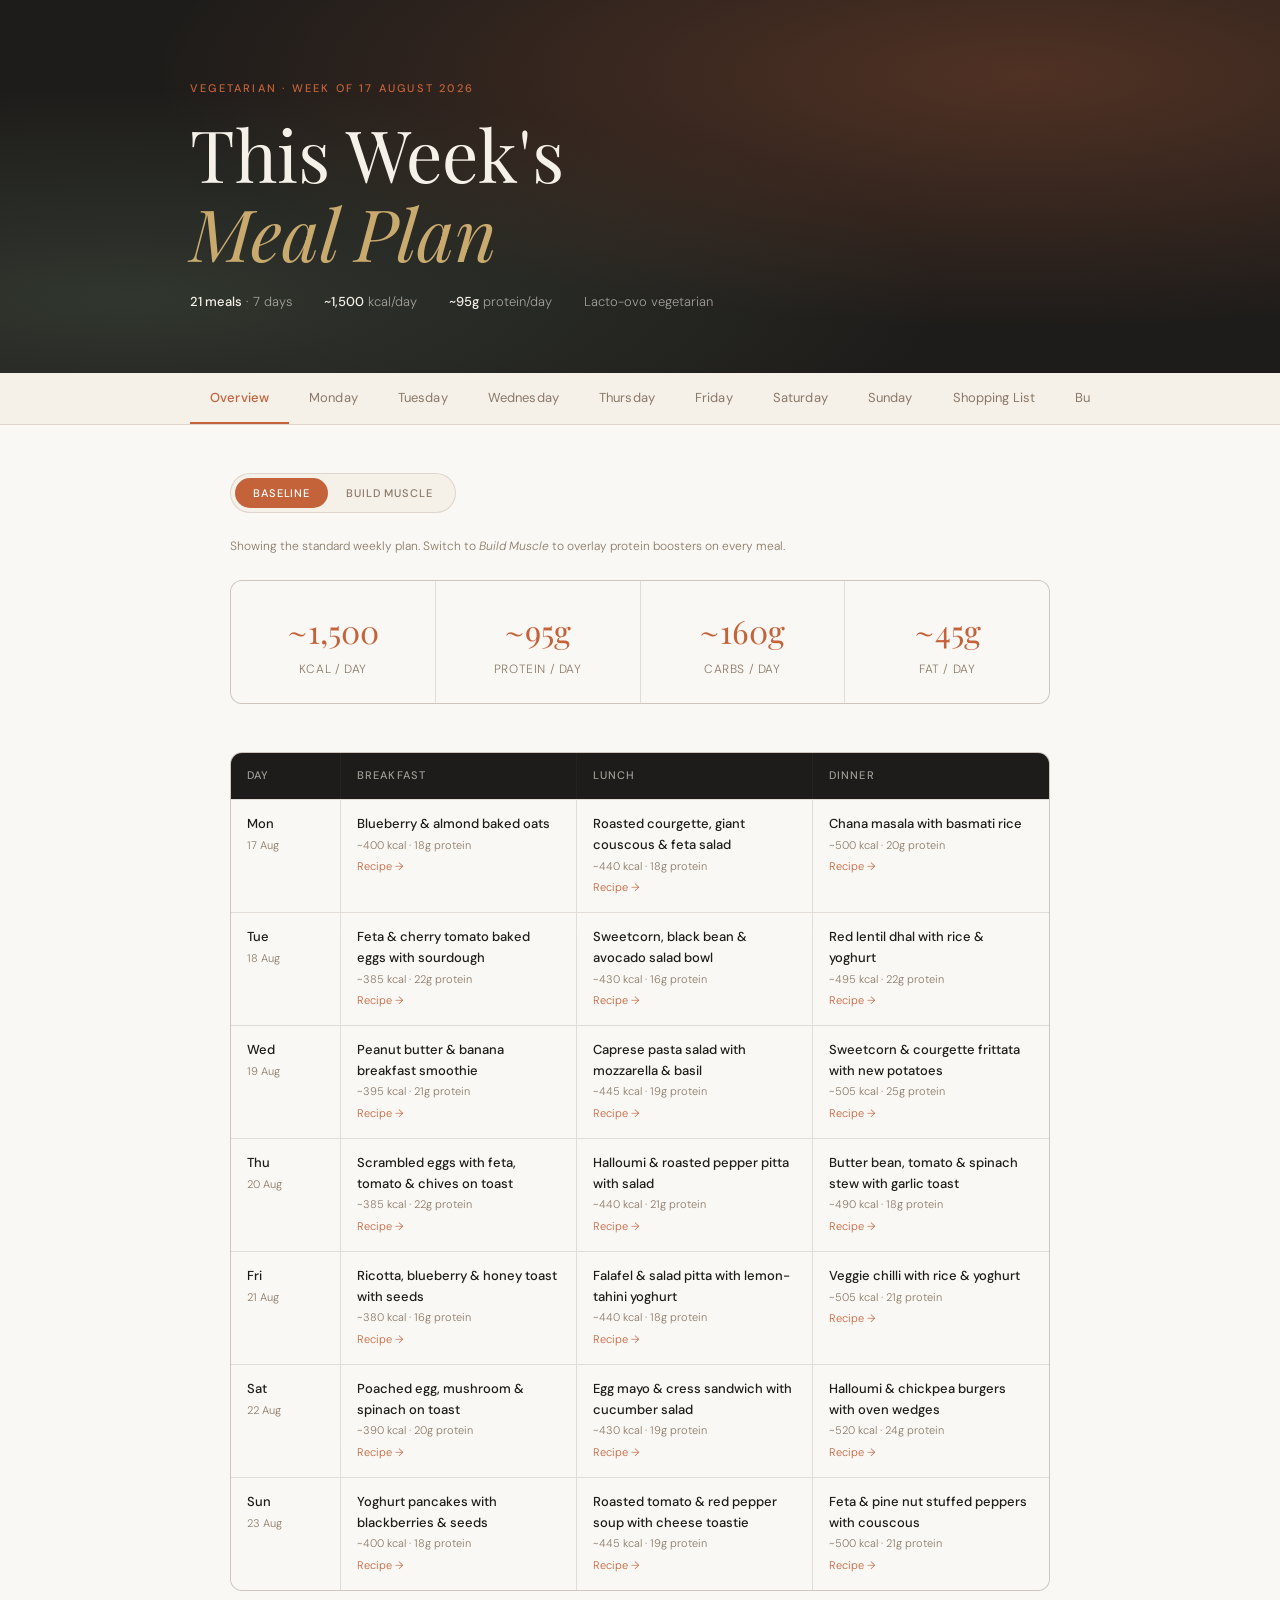
==== commit 78064cbc: "Weekly meal plan — week of 2026-08-14" ====
--- a/meal-plan/index.html
+++ b/meal-plan/index.html
@@ -3,7 +3,7 @@
 <head>
 <meta charset="UTF-8">
 <meta name="viewport" content="width=device-width, initial-scale=1.0">
-<title>Weekly Meal Plan — 10 August 2026</title>
+<title>Weekly Meal Plan — 17 August 2026</title>
 <link rel="preconnect" href="https://fonts.googleapis.com">
 <link href="https://fonts.googleapis.com/css2?family=Playfair+Display:ital,wght@0,400;0,700;1,400&family=DM+Sans:wght@300;400;500&display=swap" rel="stylesheet">
 <style>
@@ -521,11 +521,11 @@
   }
 </style>
 </head>
-<body data-week="2026-08-10">
+<body data-week="2026-08-17">
 
 <div class="hero">
   <div class="hero-inner">
-    <div class="hero-label">Vegetarian · Week of 10 August 2026</div>
+    <div class="hero-label">Vegetarian · Week of 17 August 2026</div>
     <h1>This Week's<br><em>Meal Plan</em></h1>
     <div class="hero-meta">
       <span><strong>21 meals</strong> · 7 days</span>
@@ -575,94 +575,94 @@
       <div class="week-cell">Dinner</div>
     </div>
     <div class="week-row">
-      <div class="week-cell"><div class="week-day">Mon<span class="date">10 Aug</span></div></div>
-      <div class="week-cell"><div class="meal-title">Raspberry &amp; almond overnight oats with Greek yoghurt</div><div class="meal-kcal">~370 kcal · 18g protein</div><div class="meal-boost">25g protein powder stirred in, +50g Greek yoghurt</div><a class="meal-link" onclick="showSection('mon')">Recipe →</a></div>
-      <div class="week-cell"><div class="meal-title">Courgette, sweetcorn &amp; feta fritters with cherry tomato salad</div><div class="meal-kcal">~430 kcal · 19g protein</div><div class="meal-boost">+40g feta in the batter, 100g cottage cheese on the side</div><a class="meal-link" onclick="showSection('mon')">Recipe →</a></div>
-      <div class="week-cell"><div class="meal-title">Paneer &amp; summer vegetable jalfrezi with rice</div><div class="meal-kcal">~500 kcal · 26g protein</div><div class="meal-boost">+40g paneer (160g total), 2 tbsp Greek yoghurt to serve</div><a class="meal-link" onclick="showSection('mon')">Recipe →</a></div>
+      <div class="week-cell"><div class="week-day">Mon<span class="date">17 Aug</span></div></div>
+      <div class="week-cell"><div class="meal-title">Blueberry &amp; almond baked oats</div><div class="meal-kcal">~400 kcal · 18g protein</div><div class="meal-boost">25g protein powder blended into the oats, +50g Greek yoghurt</div><a class="meal-link" onclick="showSection('mon')">Recipe →</a></div>
+      <div class="week-cell"><div class="meal-title">Roasted courgette, giant couscous &amp; feta salad</div><div class="meal-kcal">~440 kcal · 18g protein</div><div class="meal-boost">+40g feta, 100g cottage cheese on the side</div><a class="meal-link" onclick="showSection('mon')">Recipe →</a></div>
+      <div class="week-cell"><div class="meal-title">Chana masala with basmati rice</div><div class="meal-kcal">~500 kcal · 20g protein</div><div class="meal-boost">+½ tin extra chickpeas, 3 tbsp Greek yoghurt to serve</div><a class="meal-link" onclick="showSection('mon')">Recipe →</a></div>
     </div>
     <div class="week-row">
-      <div class="week-cell"><div class="week-day">Tue<span class="date">11 Aug</span></div></div>
-      <div class="week-cell"><div class="meal-title">Mushroom &amp; Cheddar omelette with grilled tomatoes</div><div class="meal-kcal">~375 kcal · 24g protein</div><div class="meal-boost">4 eggs instead of 3, +20g extra cheddar</div><a class="meal-link" onclick="showSection('tue')">Recipe →</a></div>
-      <div class="week-cell"><div class="meal-title">Butter bean, roasted pepper &amp; rocket salad with pesto</div><div class="meal-kcal">~430 kcal · 18g protein</div><div class="meal-boost">+½ tin butter beans, 100g cottage cheese</div><a class="meal-link" onclick="showSection('tue')">Recipe →</a></div>
-      <div class="week-cell"><div class="meal-title">Roasted tomato &amp; cannellini bean orzo with basil</div><div class="meal-kcal">~490 kcal · 19g protein</div><div class="meal-boost">+½ tin cannellini beans, 30g extra hard cheese</div><a class="meal-link" onclick="showSection('tue')">Recipe →</a></div>
+      <div class="week-cell"><div class="week-day">Tue<span class="date">18 Aug</span></div></div>
+      <div class="week-cell"><div class="meal-title">Feta &amp; cherry tomato baked eggs with sourdough</div><div class="meal-kcal">~385 kcal · 22g protein</div><div class="meal-boost">3 eggs instead of 2, +20g extra feta</div><a class="meal-link" onclick="showSection('tue')">Recipe →</a></div>
+      <div class="week-cell"><div class="meal-title">Sweetcorn, black bean &amp; avocado salad bowl</div><div class="meal-kcal">~430 kcal · 16g protein</div><div class="meal-boost">+½ tin black beans, 100g cottage cheese</div><a class="meal-link" onclick="showSection('tue')">Recipe →</a></div>
+      <div class="week-cell"><div class="meal-title">Red lentil dhal with rice &amp; yoghurt</div><div class="meal-kcal">~495 kcal · 22g protein</div><div class="meal-boost">+30g extra red lentils, 3 tbsp Greek yoghurt</div><a class="meal-link" onclick="showSection('tue')">Recipe →</a></div>
     </div>
     <div class="week-row">
-      <div class="week-cell"><div class="week-day">Wed<span class="date">12 Aug</span></div></div>
-      <div class="week-cell"><div class="meal-title">Greek yoghurt bowl with granola, plum &amp; toasted seeds</div><div class="meal-kcal">~380 kcal · 20g protein</div><div class="meal-boost">25g protein powder blended in, +50g cottage cheese</div><a class="meal-link" onclick="showSection('wed')">Recipe →</a></div>
-      <div class="week-cell"><div class="meal-title">Hummus, roasted courgette &amp; pepper wrap</div><div class="meal-kcal">~420 kcal · 15g protein</div><div class="meal-boost">+2 tbsp extra hummus, 100g cottage cheese on the side</div><a class="meal-link" onclick="showSection('wed')">Recipe →</a></div>
-      <div class="week-cell"><div class="meal-title">Sweetcorn, courgette &amp; black bean quesadillas</div><div class="meal-kcal">~500 kcal · 23g protein</div><div class="meal-boost">+30g extra cheddar, dollop of Greek yoghurt to serve</div><a class="meal-link" onclick="showSection('wed')">Recipe →</a></div>
+      <div class="week-cell"><div class="week-day">Wed<span class="date">19 Aug</span></div></div>
+      <div class="week-cell"><div class="meal-title">Peanut butter &amp; banana breakfast smoothie</div><div class="meal-kcal">~395 kcal · 21g protein</div><div class="meal-boost">25g protein powder blended in, +1 tbsp extra peanut butter</div><a class="meal-link" onclick="showSection('wed')">Recipe →</a></div>
+      <div class="week-cell"><div class="meal-title">Caprese pasta salad with mozzarella &amp; basil</div><div class="meal-kcal">~445 kcal · 19g protein</div><div class="meal-boost">+½ ball extra mozzarella, 100g cottage cheese</div><a class="meal-link" onclick="showSection('wed')">Recipe →</a></div>
+      <div class="week-cell"><div class="meal-title">Sweetcorn &amp; courgette frittata with new potatoes</div><div class="meal-kcal">~505 kcal · 25g protein</div><div class="meal-boost">4 eggs instead of 3, +30g extra cheddar</div><a class="meal-link" onclick="showSection('wed')">Recipe →</a></div>
     </div>
     <div class="week-row">
-      <div class="week-cell"><div class="week-day">Thu<span class="date">13 Aug</span></div></div>
-      <div class="week-cell"><div class="meal-title">Scrambled tofu with tomatoes &amp; spinach on toast</div><div class="meal-kcal">~360 kcal · 20g protein</div><div class="meal-boost">+75g extra tofu, 30g grated cheese</div><a class="meal-link" onclick="showSection('thu')">Recipe →</a></div>
-      <div class="week-cell"><div class="meal-title">Greek-style salad with feta, chickpeas &amp; olives</div><div class="meal-kcal">~430 kcal · 18g protein</div><div class="meal-boost">+40g feta, ½ tin extra chickpeas</div><a class="meal-link" onclick="showSection('thu')">Recipe →</a></div>
-      <div class="week-cell"><div class="meal-title">Tomato, pepper &amp; chickpea traybake with feta &amp; couscous</div><div class="meal-kcal">~495 kcal · 19g protein</div><div class="meal-boost">+40g feta, 100g cottage cheese folded through the couscous</div><a class="meal-link" onclick="showSection('thu')">Recipe →</a></div>
+      <div class="week-cell"><div class="week-day">Thu<span class="date">20 Aug</span></div></div>
+      <div class="week-cell"><div class="meal-title">Scrambled eggs with feta, tomato &amp; chives on toast</div><div class="meal-kcal">~385 kcal · 22g protein</div><div class="meal-boost">4 eggs instead of 3, +20g extra feta</div><a class="meal-link" onclick="showSection('thu')">Recipe →</a></div>
+      <div class="week-cell"><div class="meal-title">Halloumi &amp; roasted pepper pitta with salad</div><div class="meal-kcal">~440 kcal · 21g protein</div><div class="meal-boost">+40g halloumi (120g total), extra yoghurt dressing</div><a class="meal-link" onclick="showSection('thu')">Recipe →</a></div>
+      <div class="week-cell"><div class="meal-title">Butter bean, tomato &amp; spinach stew with garlic toast</div><div class="meal-kcal">~490 kcal · 18g protein</div><div class="meal-boost">+½ tin butter beans, 30g grated cheese on the toast</div><a class="meal-link" onclick="showSection('thu')">Recipe →</a></div>
     </div>
     <div class="week-row">
-      <div class="week-cell"><div class="week-day">Fri<span class="date">14 Aug</span></div></div>
-      <div class="week-cell"><div class="meal-title">Cherry &amp; almond bircher muesli</div><div class="meal-kcal">~380 kcal · 16g protein</div><div class="meal-boost">25g protein powder stirred in, +100g Greek yoghurt</div><a class="meal-link" onclick="showSection('fri')">Recipe →</a></div>
-      <div class="week-cell"><div class="meal-title">Puy lentil, roasted tomato &amp; goat's cheese salad</div><div class="meal-kcal">~435 kcal · 20g protein</div><div class="meal-boost">+40g extra goat's cheese, 100g cottage cheese</div><a class="meal-link" onclick="showSection('fri')">Recipe →</a></div>
-      <div class="week-cell"><div class="meal-title">Halloumi &amp; summer vegetable fajitas</div><div class="meal-kcal">~510 kcal · 24g protein</div><div class="meal-boost">+40g halloumi (160g total), extra Greek yoghurt dressing</div><a class="meal-link" onclick="showSection('fri')">Recipe →</a></div>
+      <div class="week-cell"><div class="week-day">Fri<span class="date">21 Aug</span></div></div>
+      <div class="week-cell"><div class="meal-title">Ricotta, blueberry &amp; honey toast with seeds</div><div class="meal-kcal">~380 kcal · 16g protein</div><div class="meal-boost">+50g ricotta, 100g cottage cheese on the side</div><a class="meal-link" onclick="showSection('fri')">Recipe →</a></div>
+      <div class="week-cell"><div class="meal-title">Falafel &amp; salad pitta with lemon-tahini yoghurt</div><div class="meal-kcal">~440 kcal · 18g protein</div><div class="meal-boost">+2 extra falafel, 100g cottage cheese</div><a class="meal-link" onclick="showSection('fri')">Recipe →</a></div>
+      <div class="week-cell"><div class="meal-title">Veggie chilli with rice &amp; yoghurt</div><div class="meal-kcal">~505 kcal · 21g protein</div><div class="meal-boost">+½ tin extra beans, 3 tbsp Greek yoghurt &amp; 30g cheese</div><a class="meal-link" onclick="showSection('fri')">Recipe →</a></div>
     </div>
     <div class="week-row">
-      <div class="week-cell"><div class="week-day">Sat<span class="date">15 Aug</span></div></div>
-      <div class="week-cell"><div class="meal-title">Halloumi, smashed avocado &amp; tomato on toast</div><div class="meal-kcal">~395 kcal · 22g protein</div><div class="meal-boost">+30g halloumi (90g total), poached egg on top</div><a class="meal-link" onclick="showSection('sat')">Recipe →</a></div>
-      <div class="week-cell"><div class="meal-title">Coronation chickpea &amp; rocket sandwich</div><div class="meal-kcal">~430 kcal · 16g protein</div><div class="meal-boost">+½ tin chickpeas, 100g cottage cheese on the side</div><a class="meal-link" onclick="showSection('sat')">Recipe →</a></div>
-      <div class="week-cell"><div class="meal-title">Margherita flatbread pizzas with rocket</div><div class="meal-kcal">~510 kcal · 22g protein</div><div class="meal-boost">+½ ball extra mozzarella, side of Greek yoghurt &amp; herb dip</div><a class="meal-link" onclick="showSection('sat')">Recipe →</a></div>
+      <div class="week-cell"><div class="week-day">Sat<span class="date">22 Aug</span></div></div>
+      <div class="week-cell"><div class="meal-title">Poached egg, mushroom &amp; spinach on toast</div><div class="meal-kcal">~390 kcal · 20g protein</div><div class="meal-boost">+1 egg (3 total), 30g grated cheese</div><a class="meal-link" onclick="showSection('sat')">Recipe →</a></div>
+      <div class="week-cell"><div class="meal-title">Egg mayo &amp; cress sandwich with cucumber salad</div><div class="meal-kcal">~430 kcal · 19g protein</div><div class="meal-boost">+1 egg, 100g cottage cheese on the side</div><a class="meal-link" onclick="showSection('sat')">Recipe →</a></div>
+      <div class="week-cell"><div class="meal-title">Halloumi &amp; chickpea burgers with oven wedges</div><div class="meal-kcal">~520 kcal · 24g protein</div><div class="meal-boost">+40g halloumi, 2 boiled eggs added</div><a class="meal-link" onclick="showSection('sat')">Recipe →</a></div>
     </div>
     <div class="week-row">
-      <div class="week-cell"><div class="week-day">Sun<span class="date">16 Aug</span></div></div>
-      <div class="week-cell"><div class="meal-title">Sweetcorn &amp; red pepper hash with fried eggs</div><div class="meal-kcal">~385 kcal · 19g protein</div><div class="meal-boost">+1 egg (3 total), 30g grated cheese</div><a class="meal-link" onclick="showSection('sun')">Recipe →</a></div>
-      <div class="week-cell"><div class="meal-title">Warm halloumi &amp; runner bean salad with new potatoes</div><div class="meal-kcal">~440 kcal · 22g protein</div><div class="meal-boost">+40g halloumi, 2 boiled eggs added</div><a class="meal-link" onclick="showSection('sun')">Recipe →</a></div>
-      <div class="week-cell"><div class="meal-title">Courgette, pea &amp; feta filo pie with salad</div><div class="meal-kcal">~505 kcal · 21g protein</div><div class="meal-boost">+50g extra feta in the filling, 100g cottage cheese on the side</div><a class="meal-link" onclick="showSection('sun')">Recipe →</a></div>
+      <div class="week-cell"><div class="week-day">Sun<span class="date">23 Aug</span></div></div>
+      <div class="week-cell"><div class="meal-title">Yoghurt pancakes with blackberries &amp; seeds</div><div class="meal-kcal">~400 kcal · 18g protein</div><div class="meal-boost">25g protein powder in the batter, +100g Greek yoghurt</div><a class="meal-link" onclick="showSection('sun')">Recipe →</a></div>
+      <div class="week-cell"><div class="meal-title">Roasted tomato &amp; red pepper soup with cheese toastie</div><div class="meal-kcal">~445 kcal · 19g protein</div><div class="meal-boost">+30g extra cheddar in the toastie, 100g cottage cheese</div><a class="meal-link" onclick="showSection('sun')">Recipe →</a></div>
+      <div class="week-cell"><div class="meal-title">Feta &amp; pine nut stuffed peppers with couscous</div><div class="meal-kcal">~500 kcal · 21g protein</div><div class="meal-boost">+50g extra feta, 100g cottage cheese on the side</div><a class="meal-link" onclick="showSection('sun')">Recipe →</a></div>
     </div>
   </div>
 </div>
 
 <!-- MONDAY -->
 <div id="mon" class="section">
-  <div class="day-header"><div class="day-title">Monday</div><div class="day-date">10 August 2026</div></div>
+  <div class="day-header"><div class="day-title">Monday</div><div class="day-date">17 August 2026</div></div>
   <div class="meals-grid">
     <div class="recipe-card">
       <div class="recipe-card-head" onclick="toggleRecipe(this)">
         <div class="recipe-type">Breakfast</div>
-        <div class="recipe-name">Raspberry &amp; almond overnight oats with Greek yoghurt</div>
-        <div class="recipe-meta"><span>~370 kcal · 18g protein</span><span class="recipe-toggle">▾</span></div>
+        <div class="recipe-name">Blueberry &amp; almond baked oats</div>
+        <div class="recipe-meta"><span>~400 kcal · 18g protein</span><span class="recipe-toggle">▾</span></div>
       </div>
       <div class="recipe-body">
         <div class="recipe-section">Ingredients</div>
-        <ul class="ing-list"><li>50g rolled oats</li><li>150g Greek yoghurt</li><li>120ml whole milk</li><li>100g raspberries</li><li>1 tbsp flaked almonds</li><li>1 tbsp mixed seeds</li><li>1 tsp honey</li></ul>
+        <ul class="ing-list"><li>50g rolled oats</li><li>1 large egg</li><li>100ml whole milk</li><li>100g Greek yoghurt</li><li>100g blueberries</li><li>1 tbsp flaked almonds</li><li>1 tbsp mixed seeds</li><li>1 tsp honey</li><li>Pinch of cinnamon</li></ul>
         <div class="recipe-section">Method</div>
-        <ol class="step-list"><li>The night before, stir the oats, half the yoghurt, the milk and a little honey together in a jar, cover and chill overnight.</li><li>In the morning the oats will have drunk up the milk and turned thick and creamy — loosen with a splash more milk if you like.</li><li>Crush half the raspberries through the oats so they streak it pink, and spoon the rest of the yoghurt on top.</li><li>Scatter over the whole raspberries, the flaked almonds and seeds, and finish with a thread of honey.</li></ol>
-        <div class="tip">Overnight oats are a make-ahead breakfast in the truest sense — five minutes the night before buys you a proper, protein-rich meal you can eat straight from the fridge with no cooking at all.</div>
+        <ol class="step-list"><li>Heat oven to 190°C. Whisk the oats, egg, milk, honey and cinnamon together in a bowl.</li><li>Fold in most of the blueberries, tip into a small baking dish and scatter the rest of the berries and the almonds over the top.</li><li>Bake 22–25 mins until set with a golden, springy top and the berries have burst into it.</li><li>Let it settle a couple of minutes, then spoon the Greek yoghurt on top and finish with the seeds and a last thread of honey.</li></ol>
+        <div class="tip">Baked oats give you a warm, cake-like breakfast from the same store-cupboard oats — and the whole dish reheats beautifully, so bake a double batch on Monday and you've got Tuesday sorted too.</div>
       </div>
     </div>
     <div class="recipe-card">
       <div class="recipe-card-head" onclick="toggleRecipe(this)">
         <div class="recipe-type">Lunch</div>
-        <div class="recipe-name">Courgette, sweetcorn &amp; feta fritters with cherry tomato salad</div>
-        <div class="recipe-meta"><span>~430 kcal · 19g protein</span><span class="recipe-toggle">▾</span></div>
+        <div class="recipe-name">Roasted courgette, giant couscous &amp; feta salad</div>
+        <div class="recipe-meta"><span>~440 kcal · 18g protein</span><span class="recipe-toggle">▾</span></div>
       </div>
       <div class="recipe-body">
         <div class="recipe-section">Ingredients</div>
-        <ul class="ing-list"><li>1 courgette, coarsely grated</li><li>80g sweetcorn (frozen, defrosted)</li><li>60g feta, crumbled</li><li>1 large egg</li><li>3 tbsp plain flour</li><li>2 spring onions, sliced</li><li>150g cherry tomatoes, halved</li><li>Small handful mint</li><li>1 tbsp olive oil</li><li>Squeeze of lemon</li></ul>
+        <ul class="ing-list"><li>60g giant (pearl) couscous (dry)</li><li>1 courgette, in half-moons</li><li>60g feta, crumbled</li><li>Big handful rocket</li><li>¼ red onion, finely sliced</li><li>1 tbsp pine nuts</li><li>Small handful mint</li><li>1 tbsp olive oil</li><li>Squeeze of lemon</li></ul>
         <div class="recipe-section">Method</div>
-        <ol class="step-list"><li>Salt the grated courgette, leave 5 mins, then squeeze the water out hard in a clean tea towel — this is what keeps the fritters crisp.</li><li>Mix the courgette, sweetcorn, feta, egg, flour and spring onions into a thick batter and season.</li><li>Fry heaped spoonfuls in the oil over medium heat, 3 mins a side, until golden and set — you'll get 4 or 5.</li><li>Toss the tomatoes and mint with the lemon and a little oil, and serve alongside the warm fritters.</li></ol>
-        <div class="tip">Wringing the water out of grated courgette is the single most important step — skip it and the batter turns sloppy and the fritters steam soft instead of frying to a crisp, lacy edge.</div>
+        <ol class="step-list"><li>Heat oven to 210°C. Toss the courgette with a little oil and roast 20 mins until soft and golden at the edges.</li><li>Toast the couscous in a dry pan 2 mins, then simmer in salted water 8 mins until tender. Drain and cool slightly.</li><li>Toast the pine nuts in the same dry pan until golden, a minute, watching closely.</li><li>Toss the couscous, roasted courgette, red onion and mint with the oil and lemon, fold in the rocket, and top with the feta and pine nuts.</li></ol>
+        <div class="tip">Giant couscous holds a salad together far better than the fine kind — its little pearls stay separate and chewy rather than clumping, so this is just as good eaten cold from a lunchbox the next day.</div>
       </div>
     </div>
     <div class="recipe-card">
       <div class="recipe-card-head" onclick="toggleRecipe(this)">
         <div class="recipe-type">Dinner</div>
-        <div class="recipe-name">Paneer &amp; summer vegetable jalfrezi with rice</div>
-        <div class="recipe-meta"><span>~500 kcal · 26g protein</span><span class="recipe-toggle">▾</span></div>
+        <div class="recipe-name">Chana masala with basmati rice</div>
+        <div class="recipe-meta"><span>~500 kcal · 20g protein</span><span class="recipe-toggle">▾</span></div>
       </div>
       <div class="recipe-body">
         <div class="recipe-section">Ingredients</div>
-        <ul class="ing-list"><li>120g paneer, cubed</li><li>1 red pepper, sliced</li><li>1 courgette, in half-moons</li><li>200g (½ tin) chopped tomatoes</li><li>60g basmati rice (dry)</li><li>½ onion, sliced; 1 garlic clove</li><li>2cm ginger, grated</li><li>1 tsp garam masala, ½ tsp turmeric, ½ tsp ground cumin</li><li>1 tbsp neutral oil</li><li>Handful coriander</li></ul>
+        <ul class="ing-list"><li>1 × 400g tin chickpeas, drained</li><li>200g (½ tin) chopped tomatoes</li><li>60g basmati rice (dry)</li><li>½ onion, finely chopped; 1 garlic clove</li><li>2cm ginger, grated</li><li>1 tsp garam masala, ½ tsp ground cumin, ½ tsp turmeric</li><li>1 tbsp neutral oil</li><li>2 tbsp Greek yoghurt</li><li>Handful coriander</li></ul>
         <div class="recipe-section">Method</div>
-        <ol class="step-list"><li>Cook the rinsed rice in salted water, lid on, 11 mins, then rest off the heat.</li><li>Fry the paneer in half the oil over medium-high heat until golden on all sides, then lift out.</li><li>Soften the onion and pepper in the rest of the oil, 6 mins, add the garlic, ginger and spices for 1 min, then the courgette and tomatoes. Simmer 10 mins.</li><li>Return the paneer to warm through, season, finish with coriander, and serve over the rice.</li></ol>
-        <div class="tip">Browning the paneer before it goes into the sauce gives it a firmer, tastier crust that holds up in the pan — dropped in raw it stays pale and can break apart into the gravy.</div>
+        <ol class="step-list"><li>Cook the rinsed rice in salted water, lid on, 11 mins, then rest off the heat.</li><li>Soften the onion in the oil, 6 mins, then add the garlic, ginger and spices and fry 1 min until fragrant.</li><li>Tip in the tomatoes and chickpeas with a splash of water, and simmer 12–15 mins, crushing a few chickpeas to thicken the sauce.</li><li>Season well, stir through most of the coriander, and serve over the rice with the yoghurt spooned on top.</li></ol>
+        <div class="tip">Crushing a handful of the chickpeas against the side of the pan is the trick to a thick, clingy sauce — the starch they release does the same job as flour or cream, with no extra ingredient.</div>
       </div>
     </div>
   </div>
@@ -670,48 +670,48 @@
 
 <!-- TUESDAY -->
 <div id="tue" class="section">
-  <div class="day-header"><div class="day-title">Tuesday</div><div class="day-date">11 August 2026</div></div>
+  <div class="day-header"><div class="day-title">Tuesday</div><div class="day-date">18 August 2026</div></div>
   <div class="meals-grid">
     <div class="recipe-card">
       <div class="recipe-card-head" onclick="toggleRecipe(this)">
         <div class="recipe-type">Breakfast</div>
-        <div class="recipe-name">Mushroom &amp; Cheddar omelette with grilled tomatoes</div>
-        <div class="recipe-meta"><span>~375 kcal · 24g protein</span><span class="recipe-toggle">▾</span></div>
+        <div class="recipe-name">Feta &amp; cherry tomato baked eggs with sourdough</div>
+        <div class="recipe-meta"><span>~385 kcal · 22g protein</span><span class="recipe-toggle">▾</span></div>
       </div>
       <div class="recipe-body">
         <div class="recipe-section">Ingredients</div>
-        <ul class="ing-list"><li>3 large eggs</li><li>100g chestnut mushrooms, sliced</li><li>30g mature cheddar, grated</li><li>1 large vine tomato, halved</li><li>1 tsp butter</li><li>½ tbsp olive oil</li><li>Small handful parsley</li><li>Black pepper</li></ul>
+        <ul class="ing-list"><li>2 large eggs</li><li>150g cherry tomatoes, halved</li><li>40g feta, crumbled</li><li>Handful baby spinach</li><li>1 garlic clove, sliced</li><li>½ tsp dried oregano</li><li>1 slice sourdough</li><li>1 tbsp olive oil</li><li>Black pepper</li></ul>
         <div class="recipe-section">Method</div>
-        <ol class="step-list"><li>Fry the mushrooms in the oil over medium-high heat until golden, 5 mins, and grill or fry the tomato halves cut-side down alongside until soft.</li><li>Beat the eggs with a pinch of salt. Melt the butter in a non-stick pan over medium heat and pour them in.</li><li>As the edges set, draw them into the middle and tilt the pan so the raw egg runs underneath — 2 mins, until just set but still glossy.</li><li>Scatter the mushrooms and cheese over one half, fold over, and slide onto the plate with the tomatoes, parsley and plenty of pepper.</li></ol>
-        <div class="tip">Take an omelette off the heat while the top still looks a fraction underdone — it carries on cooking as you fold it, so what looks perfect in the pan is usually a touch dry on the plate.</div>
+        <ol class="step-list"><li>Warm the oil in a small ovenproof pan and soften the garlic and tomatoes over medium heat, 5 mins, until they collapse into a sauce. Wilt the spinach through.</li><li>Make two wells, crack an egg into each, and scatter the feta and oregano around them.</li><li>Cover and cook gently 4–5 mins, or slide under a hot grill, until the whites are set but the yolks still soft.</li><li>Season with pepper and eat straight from the pan with the toasted sourdough for dipping.</li></ol>
+        <div class="tip">Cover the pan once the eggs go in — the trapped steam sets the tops of the whites without overcooking the yolks, giving you that glossy, just-runny finish without having to flip anything.</div>
       </div>
     </div>
     <div class="recipe-card">
       <div class="recipe-card-head" onclick="toggleRecipe(this)">
         <div class="recipe-type">Lunch</div>
-        <div class="recipe-name">Butter bean, roasted pepper &amp; rocket salad with pesto</div>
-        <div class="recipe-meta"><span>~430 kcal · 18g protein</span><span class="recipe-toggle">▾</span></div>
+        <div class="recipe-name">Sweetcorn, black bean &amp; avocado salad bowl</div>
+        <div class="recipe-meta"><span>~430 kcal · 16g protein</span><span class="recipe-toggle">▾</span></div>
       </div>
       <div class="recipe-body">
         <div class="recipe-section">Ingredients</div>
-        <ul class="ing-list"><li>½ × 400g tin butter beans, drained</li><li>1 red pepper</li><li>Big handful rocket</li><li>100g cherry tomatoes, halved</li><li>¼ cucumber, chunked</li><li>1 tbsp green pesto</li><li>1 tbsp olive oil</li><li>Squeeze of lemon</li><li>1 tbsp pine nuts</li></ul>
+        <ul class="ing-list"><li>½ × 400g tin black beans, drained</li><li>100g sweetcorn (frozen, defrosted)</li><li>1 avocado, diced</li><li>100g cherry tomatoes, halved</li><li>¼ red onion, finely diced</li><li>Juice of 1 lime</li><li>1 tbsp olive oil</li><li>Handful coriander</li><li>Pinch chilli flakes</li></ul>
         <div class="recipe-section">Method</div>
-        <ol class="step-list"><li>Char the whole pepper under a hot grill, turning, until blackened all over, then seal in a bowl 5 mins and peel off the skin. Tear into strips.</li><li>Toast the pine nuts in a dry pan until golden — a minute, watching closely.</li><li>Loosen the pesto with the oil and lemon into a dressing.</li><li>Toss the butter beans, peppers, tomatoes and cucumber in the dressing, pile onto the rocket, and scatter with the toasted pine nuts.</li></ol>
-        <div class="tip">Blistering and peeling a pepper yourself gives you something silkier and sweeter than any jar — the charred skin slips off easily once it's steamed a few minutes under a bowl.</div>
+        <ol class="step-list"><li>Char the sweetcorn in a dry pan over high heat until spots of it blacken, 4 mins, then tip into a bowl to cool.</li><li>Whisk the lime juice, oil, a pinch of salt and the chilli into a sharp dressing.</li><li>Add the black beans, tomatoes and red onion to the corn and toss in the dressing.</li><li>Fold the avocado through last so it stays in neat pieces, and finish with the coriander.</li></ol>
+        <div class="tip">Add the avocado at the very end and turn it gently — folded in early it mashes and greys the whole bowl, but added last it keeps its buttery green cubes intact.</div>
       </div>
     </div>
     <div class="recipe-card">
       <div class="recipe-card-head" onclick="toggleRecipe(this)">
         <div class="recipe-type">Dinner</div>
-        <div class="recipe-name">Roasted tomato &amp; cannellini bean orzo with basil</div>
-        <div class="recipe-meta"><span>~490 kcal · 19g protein</span><span class="recipe-toggle">▾</span></div>
+        <div class="recipe-name">Red lentil dhal with rice &amp; yoghurt</div>
+        <div class="recipe-meta"><span>~495 kcal · 22g protein</span><span class="recipe-toggle">▾</span></div>
       </div>
       <div class="recipe-body">
         <div class="recipe-section">Ingredients</div>
-        <ul class="ing-list"><li>250g cherry tomatoes</li><li>½ × 400g tin cannellini beans, drained</li><li>75g orzo (dry)</li><li>1 garlic clove, sliced</li><li>25g Italian-style hard cheese, grated</li><li>2 tbsp olive oil</li><li>½ tsp dried oregano, pinch chilli flakes</li><li>Handful basil</li></ul>
+        <ul class="ing-list"><li>80g red lentils, rinsed</li><li>200g (½ tin) chopped tomatoes</li><li>60g basmati rice (dry)</li><li>½ onion, chopped; 1 garlic clove</li><li>2cm ginger, grated</li><li>1 tsp garam masala, ½ tsp turmeric, ½ tsp ground cumin</li><li>1 tbsp neutral oil</li><li>2 tbsp Greek yoghurt</li><li>Handful coriander</li></ul>
         <div class="recipe-section">Method</div>
-        <ol class="step-list"><li>Heat oven to 210°C. Roast the tomatoes with 1½ tbsp oil, the oregano and chilli for 20 mins until bursting and jammy.</li><li>Cook the orzo in well-salted water until just al dente, saving a mugful of the water before draining.</li><li>Warm the garlic in the rest of the oil 30 secs, add the roasted tomatoes, crushing some, and the cannellini beans. Loosen with a little pasta water.</li><li>Fold the orzo through with most of the cheese and basil, adding pasta water until glossy. Finish with the rest on top.</li></ol>
-        <div class="tip">Roasting the tomatoes hard concentrates them into a sweet, almost sauce-like jam — far more flavour than simmering raw ones, and the caught edges bring a depth you can't rush on the hob.</div>
+        <ol class="step-list"><li>Cook the rinsed rice in salted water, lid on, 11 mins, then rest off the heat.</li><li>Soften the onion in the oil, 6 mins, then add the garlic, ginger and spices for 1 min until fragrant.</li><li>Stir in the lentils, tomatoes and 300ml water, and simmer 18–20 mins, stirring now and then, until the lentils collapse into a thick, soupy dhal.</li><li>Season generously, stir in most of the coriander, and serve over the rice with the yoghurt swirled through.</li></ol>
+        <div class="tip">Red lentils need no soaking and cook down in twenty minutes — season them only once they're soft, as salt added too early can keep pulses firm and stop them turning to that silky purée.</div>
       </div>
     </div>
   </div>
@@ -719,48 +719,48 @@
 
 <!-- WEDNESDAY -->
 <div id="wed" class="section">
-  <div class="day-header"><div class="day-title">Wednesday</div><div class="day-date">12 August 2026</div></div>
+  <div class="day-header"><div class="day-title">Wednesday</div><div class="day-date">19 August 2026</div></div>
   <div class="meals-grid">
     <div class="recipe-card">
       <div class="recipe-card-head" onclick="toggleRecipe(this)">
         <div class="recipe-type">Breakfast</div>
-        <div class="recipe-name">Greek yoghurt bowl with granola, plum &amp; toasted seeds</div>
-        <div class="recipe-meta"><span>~380 kcal · 20g protein</span><span class="recipe-toggle">▾</span></div>
+        <div class="recipe-name">Peanut butter &amp; banana breakfast smoothie</div>
+        <div class="recipe-meta"><span>~395 kcal · 21g protein</span><span class="recipe-toggle">▾</span></div>
       </div>
       <div class="recipe-body">
         <div class="recipe-section">Ingredients</div>
-        <ul class="ing-list"><li>200g Greek yoghurt</li><li>40g granola</li><li>2 ripe plums, sliced</li><li>1 tbsp mixed seeds</li><li>1 tsp honey</li><li>Pinch of cinnamon</li></ul>
+        <ul class="ing-list"><li>1 ripe banana</li><li>1 tbsp peanut butter</li><li>200ml whole milk</li><li>100g Greek yoghurt</li><li>25g rolled oats</li><li>1 tsp honey</li><li>Pinch of cinnamon</li><li>A few ice cubes</li></ul>
         <div class="recipe-section">Method</div>
-        <ol class="step-list"><li>Warm the plum slices in a small dry pan with the honey and cinnamon for 3 mins until they soften and turn syrupy at the edges.</li><li>Spoon the yoghurt into a bowl and swirl the warm plums through it.</li><li>Scatter the granola and seeds over the top for crunch.</li><li>Finish with a last drizzle of honey and any plum syrup from the pan.</li></ol>
-        <div class="tip">Add the granola only just before eating — stirred in early it sinks into the yoghurt and goes soft, where scattered on top at the last moment it stays properly crunchy against the cool yoghurt.</div>
+        <ol class="step-list"><li>Break the banana into a blender with the peanut butter, milk, yoghurt and oats.</li><li>Add the honey, cinnamon and ice, and blend 30–40 secs until completely smooth and frothy.</li><li>Check the thickness — add a splash more milk if you like it looser.</li><li>Pour into a tall glass and drink straight away, while it's cold and thick.</li></ol>
+        <div class="tip">The spoon of oats is what makes this a breakfast rather than a snack — they blend in invisibly but add slow-release energy and body, so it keeps you full through to lunch.</div>
       </div>
     </div>
     <div class="recipe-card">
       <div class="recipe-card-head" onclick="toggleRecipe(this)">
         <div class="recipe-type">Lunch</div>
-        <div class="recipe-name">Hummus, roasted courgette &amp; pepper wrap</div>
-        <div class="recipe-meta"><span>~420 kcal · 15g protein</span><span class="recipe-toggle">▾</span></div>
+        <div class="recipe-name">Caprese pasta salad with mozzarella &amp; basil</div>
+        <div class="recipe-meta"><span>~445 kcal · 19g protein</span><span class="recipe-toggle">▾</span></div>
       </div>
       <div class="recipe-body">
         <div class="recipe-section">Ingredients</div>
-        <ul class="ing-list"><li>3 tbsp hummus</li><li>1 large tortilla wrap</li><li>½ courgette, in ribbons</li><li>½ red pepper, sliced</li><li>Handful baby spinach</li><li>¼ red onion, sliced</li><li>1 tbsp olive oil</li><li>Squeeze of lemon</li><li>Pinch chilli flakes</li></ul>
+        <ul class="ing-list"><li>75g fusilli (dry)</li><li>½ ball mozzarella (60g), torn</li><li>150g cherry tomatoes, halved</li><li>Handful rocket</li><li>Handful basil</li><li>1 tbsp green pesto</li><li>1 tbsp olive oil</li><li>Squeeze of lemon</li></ul>
         <div class="recipe-section">Method</div>
-        <ol class="step-list"><li>Heat oven to 210°C. Toss the courgette and pepper with the oil and roast 20 mins until soft and catching at the edges.</li><li>Warm the wrap 20 secs a side so it folds without cracking, then spread the hummus down the middle.</li><li>Layer the spinach, roasted veg and red onion on top, squeeze over the lemon and scatter with chilli.</li><li>Fold in the sides and roll up tightly, then cut in half on the diagonal.</li></ol>
-        <div class="tip">Roast a whole tray of courgette and pepper at once and keep the extra in the fridge — they turn tomorrow's sandwich or salad into a two-minute job and only get more mellow overnight.</div>
+        <ol class="step-list"><li>Cook the fusilli in well-salted water until al dente, then drain and cool under cold running water so it stops cooking.</li><li>Loosen the pesto with the oil and lemon into a dressing and toss the cooled pasta through it.</li><li>Fold in the cherry tomatoes and torn mozzarella.</li><li>Just before eating, stir through the rocket and basil so the leaves stay fresh and bright.</li></ol>
+        <div class="tip">Rinse pasta for a cold salad under cold water the moment it's drained — it washes off the surface starch that would otherwise glue it into a solid clump as it cools, keeping every piece separate.</div>
       </div>
     </div>
     <div class="recipe-card">
       <div class="recipe-card-head" onclick="toggleRecipe(this)">
         <div class="recipe-type">Dinner</div>
-        <div class="recipe-name">Sweetcorn, courgette &amp; black bean quesadillas</div>
-        <div class="recipe-meta"><span>~500 kcal · 23g protein</span><span class="recipe-toggle">▾</span></div>
+        <div class="recipe-name">Sweetcorn &amp; courgette frittata with new potatoes</div>
+        <div class="recipe-meta"><span>~505 kcal · 25g protein</span><span class="recipe-toggle">▾</span></div>
       </div>
       <div class="recipe-body">
         <div class="recipe-section">Ingredients</div>
-        <ul class="ing-list"><li>2 large tortilla wraps</li><li>½ × 400g tin black beans, drained</li><li>100g sweetcorn (frozen, defrosted)</li><li>½ courgette, diced</li><li>60g mature cheddar, grated</li><li>2 spring onions, sliced</li><li>½ tsp smoked paprika, ½ tsp ground cumin</li><li>1 tbsp olive oil</li><li>Handful coriander</li><li>Greek yoghurt to serve</li></ul>
+        <ul class="ing-list"><li>3 large eggs</li><li>100g sweetcorn (frozen, defrosted)</li><li>½ courgette, in half-moons</li><li>30g mature cheddar, grated</li><li>2 spring onions, sliced</li><li>150g new potatoes</li><li>1 tbsp olive oil</li><li>Handful salad leaves</li><li>Black pepper</li></ul>
         <div class="recipe-section">Method</div>
-        <ol class="step-list"><li>Fry the courgette and sweetcorn in the oil over high heat until charred at the edges, 5 mins, add the spices and black beans for 2 mins, crushing some of the beans, then the spring onions and coriander.</li><li>Lay a wrap in a dry pan, scatter over half the cheese, spread the filling, then the rest of the cheese, and top with the second wrap.</li><li>Cook over medium heat 3 mins until golden, press down, then flip carefully and crisp the other side.</li><li>Slide out, rest a minute so the cheese sets, then cut into wedges and serve with a spoon of yoghurt.</li></ol>
-        <div class="tip">Let the quesadilla sit for a minute before you cut it — straight out of the pan the melted cheese slides and the filling spills, but a short rest sets it just enough to slice into clean wedges.</div>
+        <ol class="step-list"><li>Boil the new potatoes 12 mins until just tender, drain, and slice into thick coins.</li><li>Soften the courgette in the oil in an ovenproof pan, 5 mins, then add the potatoes and sweetcorn and spread them out flat.</li><li>Beat the eggs with the spring onions, most of the cheese, salt and pepper, and pour over the veg. Cook gently 5 mins until the edges set.</li><li>Scatter the last of the cheese over and finish under a hot grill 3–4 mins until puffed and golden. Serve in wedges with the leaves.</li></ol>
+        <div class="tip">Finish a frittata under the grill rather than trying to flip it — the top sets into a golden, soufflé-like puff and there's no nerve-racking moment of turning a half-cooked egg cake out of the pan.</div>
       </div>
     </div>
   </div>
@@ -768,48 +768,48 @@
 
 <!-- THURSDAY -->
 <div id="thu" class="section">
-  <div class="day-header"><div class="day-title">Thursday</div><div class="day-date">13 August 2026</div></div>
+  <div class="day-header"><div class="day-title">Thursday</div><div class="day-date">20 August 2026</div></div>
   <div class="meals-grid">
     <div class="recipe-card">
       <div class="recipe-card-head" onclick="toggleRecipe(this)">
         <div class="recipe-type">Breakfast</div>
-        <div class="recipe-name">Scrambled tofu with tomatoes &amp; spinach on toast</div>
-        <div class="recipe-meta"><span>~360 kcal · 20g protein</span><span class="recipe-toggle">▾</span></div>
+        <div class="recipe-name">Scrambled eggs with feta, tomato &amp; chives on toast</div>
+        <div class="recipe-meta"><span>~385 kcal · 22g protein</span><span class="recipe-toggle">▾</span></div>
       </div>
       <div class="recipe-body">
         <div class="recipe-section">Ingredients</div>
-        <ul class="ing-list"><li>150g firm tofu</li><li>1 large vine tomato, chopped</li><li>Large handful baby spinach</li><li>½ tsp turmeric</li><li>1 slice sourdough</li><li>2 spring onions, sliced</li><li>1 tbsp olive oil</li><li>Pinch chilli flakes</li><li>Black pepper</li></ul>
+        <ul class="ing-list"><li>3 large eggs</li><li>40g feta, crumbled</li><li>1 large vine tomato, chopped</li><li>2 spring onions (or chives), sliced</li><li>1 slice sourdough</li><li>1 tsp butter</li><li>Black pepper</li></ul>
         <div class="recipe-section">Method</div>
-        <ol class="step-list"><li>Drain the tofu and press it between kitchen paper to squeeze out water, then crumble it roughly with your hands.</li><li>Soften the spring onions and tomato in the oil, 4 mins, then add the crumbled tofu and turmeric, stirring, 4 mins until hot and golden.</li><li>Wilt the spinach through at the end and season well with salt and pepper.</li><li>Pile onto the toasted sourdough and finish with chilli flakes.</li></ol>
-        <div class="tip">Turmeric does the heavy lifting here — a half-teaspoon turns pale tofu a convincing scrambled-egg gold, and a good pinch of salt at the end is what wakes the whole thing up.</div>
+        <ol class="step-list"><li>Beat the eggs with a pinch of salt and the spring onions.</li><li>Melt the butter in a non-stick pan over low-medium heat, pour in the eggs and stir slowly, pushing them into soft folds as they set.</li><li>When they're still a touch loose, take the pan off the heat and fold the feta and tomato through so the residual heat just warms them.</li><li>Pile onto the toasted sourdough and finish with black pepper.</li></ol>
+        <div class="tip">Scramble eggs low and slow, and pull them off the heat while they still look slightly underdone — they keep cooking in the hot pan, so this is what saves them from turning rubbery on the way to the plate.</div>
       </div>
     </div>
     <div class="recipe-card">
       <div class="recipe-card-head" onclick="toggleRecipe(this)">
         <div class="recipe-type">Lunch</div>
-        <div class="recipe-name">Greek-style salad with feta, chickpeas &amp; olives</div>
-        <div class="recipe-meta"><span>~430 kcal · 18g protein</span><span class="recipe-toggle">▾</span></div>
+        <div class="recipe-name">Halloumi &amp; roasted pepper pitta with salad</div>
+        <div class="recipe-meta"><span>~440 kcal · 21g protein</span><span class="recipe-toggle">▾</span></div>
       </div>
       <div class="recipe-body">
         <div class="recipe-section">Ingredients</div>
-        <ul class="ing-list"><li>60g feta, in a slab</li><li>½ × 400g tin chickpeas, drained</li><li>3 large vine tomatoes, chunked</li><li>½ cucumber, chunked</li><li>¼ red onion, sliced</li><li>Small handful black olives</li><li>1 tbsp red wine vinegar</li><li>2 tbsp olive oil</li><li>½ tsp dried oregano</li></ul>
+        <ul class="ing-list"><li>80g halloumi, sliced</li><li>1 red pepper, sliced</li><li>1 pitta bread</li><li>Handful rocket</li><li>¼ cucumber, sliced</li><li>2 tbsp Greek yoghurt</li><li>Squeeze of lemon</li><li>1 tsp olive oil</li><li>Pinch chilli flakes</li></ul>
         <div class="recipe-section">Method</div>
-        <ol class="step-list"><li>Pile the tomatoes, cucumber, red onion, olives and chickpeas into a big bowl.</li><li>Whisk the vinegar, oil and a pinch of salt, pour over and toss so everything glistens.</li><li>Sit the slab of feta on top rather than crumbling it — that's the traditional way — and scatter with the oregano.</li><li>Drizzle the feta with a little more oil and leave 5 mins for the flavours to mingle before eating.</li></ol>
-        <div class="tip">Salt the tomatoes and let the salad stand a few minutes before serving — they release their sweet juices, which mix with the oil and vinegar into a dressing better than anything you'd make separately.</div>
+        <ol class="step-list"><li>Fry the pepper in the oil over high heat until soft and blackening at the edges, 6 mins, and lift out.</li><li>Fry the halloumi in the same hot pan until deep gold on both sides, 3 mins.</li><li>Stir the lemon and chilli into the yoghurt for a quick dressing, and warm the pitta.</li><li>Split the pitta and fill with the rocket, cucumber, peppers and halloumi, then spoon the yoghurt dressing through.</li></ol>
+        <div class="tip">Warm the pitta briefly before splitting it — a cold one tears and crumbles as you prise it open, but thirty seconds in the toaster or pan makes it supple enough to open into a neat, sturdy pocket.</div>
       </div>
     </div>
     <div class="recipe-card">
       <div class="recipe-card-head" onclick="toggleRecipe(this)">
         <div class="recipe-type">Dinner</div>
-        <div class="recipe-name">Tomato, pepper &amp; chickpea traybake with feta &amp; couscous</div>
-        <div class="recipe-meta"><span>~495 kcal · 19g protein</span><span class="recipe-toggle">▾</span></div>
+        <div class="recipe-name">Butter bean, tomato &amp; spinach stew with garlic toast</div>
+        <div class="recipe-meta"><span>~490 kcal · 18g protein</span><span class="recipe-toggle">▾</span></div>
       </div>
       <div class="recipe-body">
         <div class="recipe-section">Ingredients</div>
-        <ul class="ing-list"><li>½ × 400g tin chickpeas, drained</li><li>2 red peppers, in chunks</li><li>200g cherry tomatoes</li><li>60g feta</li><li>½ red onion, in wedges</li><li>60g giant (pearl) couscous (dry)</li><li>1 garlic clove</li><li>2 tbsp olive oil</li><li>½ tsp smoked paprika, ½ tsp dried oregano</li><li>Handful parsley</li></ul>
+        <ul class="ing-list"><li>1 × 400g tin butter beans, drained</li><li>200g (½ tin) chopped tomatoes</li><li>Large handful baby spinach</li><li>½ onion, chopped; 2 garlic cloves</li><li>½ tsp smoked paprika, pinch chilli flakes</li><li>2 slices sourdough</li><li>2 tbsp olive oil</li><li>Handful parsley</li></ul>
         <div class="recipe-section">Method</div>
-        <ol class="step-list"><li>Heat oven to 210°C. Toss the peppers, tomatoes, onion, chickpeas, garlic, paprika and oregano with the oil in a roasting tin.</li><li>Roast 25 mins until the peppers are soft and the tomatoes have burst.</li><li>Meanwhile toast the couscous in a dry pan 2 mins, then simmer in salted water 8 mins until tender. Drain.</li><li>Crumble the feta over the hot traybake, return 5 mins to soften, then fork through the parsley and serve over the couscous.</li></ol>
-        <div class="tip">Give the vegetables room to spread out in the tin — crammed together they steam and go watery, but spaced out with room to breathe they roast, caramelise and concentrate into something far sweeter.</div>
+        <ol class="step-list"><li>Soften the onion in half the oil, 6 mins, then add one clove of garlic, the paprika and chilli for 1 min.</li><li>Tip in the tomatoes and butter beans with a splash of water, and simmer 12 mins, crushing some beans to thicken the stew.</li><li>Wilt the spinach through at the end and season well.</li><li>Toast the sourdough, rub with the cut face of the remaining garlic clove and drizzle with the rest of the oil, then serve alongside for dunking, scattered with parsley.</li></ol>
+        <div class="tip">Rubbing a raw garlic clove over hot toast is an old Italian trick — the rough, crisp surface grates the garlic to nothing, leaving a savoury edge that's far gentler than a spoonful of the chopped raw stuff.</div>
       </div>
     </div>
   </div>
@@ -817,48 +817,48 @@
 
 <!-- FRIDAY -->
 <div id="fri" class="section">
-  <div class="day-header"><div class="day-title">Friday</div><div class="day-date">14 August 2026</div></div>
+  <div class="day-header"><div class="day-title">Friday</div><div class="day-date">21 August 2026</div></div>
   <div class="meals-grid">
     <div class="recipe-card">
       <div class="recipe-card-head" onclick="toggleRecipe(this)">
         <div class="recipe-type">Breakfast</div>
-        <div class="recipe-name">Cherry &amp; almond bircher muesli</div>
+        <div class="recipe-name">Ricotta, blueberry &amp; honey toast with seeds</div>
         <div class="recipe-meta"><span>~380 kcal · 16g protein</span><span class="recipe-toggle">▾</span></div>
       </div>
       <div class="recipe-body">
         <div class="recipe-section">Ingredients</div>
-        <ul class="ing-list"><li>50g rolled oats</li><li>120ml whole milk</li><li>100g Greek yoghurt</li><li>100g cherries, pitted and halved</li><li>1 tbsp flaked almonds</li><li>1 tbsp mixed seeds</li><li>1 tsp honey</li><li>½ apple, grated</li></ul>
+        <ul class="ing-list"><li>100g ricotta</li><li>100g blueberries</li><li>2 slices sourdough</li><li>1 tbsp mixed seeds</li><li>1 tsp honey</li><li>Squeeze of lemon</li><li>Pinch of cinnamon</li></ul>
         <div class="recipe-section">Method</div>
-        <ol class="step-list"><li>The night before, soak the oats in the milk with the honey, cover and chill.</li><li>In the morning, stir the yoghurt and grated apple through the softened oats until loose and creamy.</li><li>Fold in most of the cherries so they bleed a little colour through the muesli.</li><li>Top with the remaining cherries, the flaked almonds and seeds.</li></ol>
-        <div class="tip">Bircher is Switzerland's original overnight oats — the soaking softens the oats and the grated apple sweetens the bowl without a spoon of sugar, so it's ready and waiting the moment you get up.</div>
+        <ol class="step-list"><li>Beat the ricotta with the lemon, cinnamon and half the honey until smooth and spreadable.</li><li>Warm half the blueberries in a small pan for 2 mins until a few pop and turn syrupy.</li><li>Toast the sourdough and spread the whipped ricotta over it thickly.</li><li>Spoon over both the warm and fresh blueberries, scatter with the seeds, and finish with the last of the honey.</li></ol>
+        <div class="tip">A squeeze of lemon and a quick whisk transform stodgy ricotta into something light and almost mousse-like — it spreads far more easily and tastes brighter against the sweet berries.</div>
       </div>
     </div>
     <div class="recipe-card">
       <div class="recipe-card-head" onclick="toggleRecipe(this)">
         <div class="recipe-type">Lunch</div>
-        <div class="recipe-name">Puy lentil, roasted tomato &amp; goat's cheese salad</div>
-        <div class="recipe-meta"><span>~435 kcal · 20g protein</span><span class="recipe-toggle">▾</span></div>
+        <div class="recipe-name">Falafel &amp; salad pitta with lemon-tahini yoghurt</div>
+        <div class="recipe-meta"><span>~440 kcal · 18g protein</span><span class="recipe-toggle">▾</span></div>
       </div>
       <div class="recipe-body">
         <div class="recipe-section">Ingredients</div>
-        <ul class="ing-list"><li>150g cooked Puy lentils (½ pouch)</li><li>150g cherry tomatoes</li><li>40g soft goat's cheese</li><li>Big handful rocket</li><li>¼ red onion, finely sliced</li><li>1 tsp Dijon mustard</li><li>1 tbsp red wine vinegar</li><li>2 tbsp olive oil</li><li>Handful parsley</li></ul>
+        <ul class="ing-list"><li>4 falafel</li><li>1 pitta bread</li><li>Handful salad leaves</li><li>¼ cucumber, sliced</li><li>100g cherry tomatoes, halved</li><li>2 tbsp Greek yoghurt</li><li>1 tsp tahini</li><li>Squeeze of lemon</li><li>Pinch chilli flakes</li></ul>
         <div class="recipe-section">Method</div>
-        <ol class="step-list"><li>Heat oven to 210°C. Roast the tomatoes with a little oil for 20 mins until soft and blistered.</li><li>Whisk the mustard, vinegar and oil into a sharp dressing and stir most of it through the lentils while warm.</li><li>Fold in the roasted tomatoes, red onion and parsley.</li><li>Pile onto the rocket, crumble the goat's cheese over, and finish with the last of the dressing.</li></ol>
-        <div class="tip">Dress lentils while they're still warm — like potatoes, they drink up a mustardy vinaigrette as they cool and season from the inside, where cold lentils just let the dressing slide off.</div>
+        <ol class="step-list"><li>Warm the falafel through in a hot oven or pan until crisp on the outside and hot in the middle, about 8 mins.</li><li>Whisk the yoghurt, tahini, lemon and a splash of water into a loose, pourable dressing.</li><li>Warm and split the pitta, and fill with the salad leaves, cucumber and tomatoes.</li><li>Tuck in the falafel, spoon the tahini yoghurt over, and finish with the chilli flakes.</li></ol>
+        <div class="tip">A spoon of tahini stirred into yoghurt makes an instant, nutty dressing that lifts any pitta or salad — loosen it with water a little at a time, as it thickens dramatically before it thins.</div>
       </div>
     </div>
     <div class="recipe-card">
       <div class="recipe-card-head" onclick="toggleRecipe(this)">
         <div class="recipe-type">Dinner</div>
-        <div class="recipe-name">Halloumi &amp; summer vegetable fajitas</div>
-        <div class="recipe-meta"><span>~510 kcal · 24g protein</span><span class="recipe-toggle">▾</span></div>
+        <div class="recipe-name">Veggie chilli with rice &amp; yoghurt</div>
+        <div class="recipe-meta"><span>~505 kcal · 21g protein</span><span class="recipe-toggle">▾</span></div>
       </div>
       <div class="recipe-body">
         <div class="recipe-section">Ingredients</div>
-        <ul class="ing-list"><li>120g halloumi, in strips</li><li>1 red pepper, sliced</li><li>1 courgette, in batons</li><li>½ red onion, sliced</li><li>2 large tortilla wraps</li><li>½ tsp smoked paprika, ½ tsp ground cumin</li><li>1 tbsp olive oil</li><li>3 tbsp Greek yoghurt</li><li>Squeeze of lime</li><li>Handful coriander</li></ul>
+        <ul class="ing-list"><li>½ × 400g tin red kidney beans, drained</li><li>½ × 400g tin black beans, drained</li><li>200g (½ tin) chopped tomatoes</li><li>1 red pepper, diced</li><li>½ onion, chopped; 1 garlic clove</li><li>1 tsp ground cumin, ½ tsp smoked paprika, pinch chilli flakes</li><li>60g basmati rice (dry)</li><li>1 tbsp olive oil</li><li>2 tbsp Greek yoghurt; handful coriander</li></ul>
         <div class="recipe-section">Method</div>
-        <ol class="step-list"><li>Toss the pepper, courgette and onion with the oil and spices, and fry over high heat until charred and tender, 8 mins. Lift out.</li><li>Fry the halloumi strips in the same hot pan until deep gold on both sides, 3 mins.</li><li>Warm the wraps, and stir the lime into the yoghurt for a quick dressing.</li><li>Pile the veg and halloumi into the wraps, spoon over the yoghurt, scatter with coriander, and roll up.</li></ol>
-        <div class="tip">Cook the vegetables and the halloumi in the same pan, one after the other — the halloumi picks up the spiced, smoky residue the veg leaves behind, and you save yourself washing a second pan.</div>
+        <ol class="step-list"><li>Cook the rinsed rice in salted water, lid on, 11 mins, then rest off the heat.</li><li>Soften the onion and pepper in the oil, 6 mins, then add the garlic and spices for 1 min.</li><li>Tip in the tomatoes and both beans with a splash of water, and simmer 15 mins, crushing some beans to thicken it.</li><li>Season well, and serve over the rice with the yoghurt and coriander on top.</li></ol>
+        <div class="tip">Chilli is better the next day, so this makes a deliberate double portion's worth of flavour in one pot — the spices mellow and marry overnight, and it reheats into an even better lunch.</div>
       </div>
     </div>
   </div>
@@ -866,48 +866,48 @@
 
 <!-- SATURDAY -->
 <div id="sat" class="section">
-  <div class="day-header"><div class="day-title">Saturday</div><div class="day-date">15 August 2026</div></div>
+  <div class="day-header"><div class="day-title">Saturday</div><div class="day-date">22 August 2026</div></div>
   <div class="meals-grid">
     <div class="recipe-card">
       <div class="recipe-card-head" onclick="toggleRecipe(this)">
         <div class="recipe-type">Breakfast</div>
-        <div class="recipe-name">Halloumi, smashed avocado &amp; tomato on toast</div>
-        <div class="recipe-meta"><span>~395 kcal · 22g protein</span><span class="recipe-toggle">▾</span></div>
+        <div class="recipe-name">Poached egg, mushroom &amp; spinach on toast</div>
+        <div class="recipe-meta"><span>~390 kcal · 20g protein</span><span class="recipe-toggle">▾</span></div>
       </div>
       <div class="recipe-body">
         <div class="recipe-section">Ingredients</div>
-        <ul class="ing-list"><li>60g halloumi, sliced</li><li>1 avocado</li><li>1 large vine tomato, sliced</li><li>1 slice sourdough</li><li>Squeeze of lemon</li><li>Pinch chilli flakes</li><li>1 tsp olive oil</li><li>Black pepper</li></ul>
+        <ul class="ing-list"><li>2 large eggs</li><li>100g chestnut mushrooms, sliced</li><li>Large handful baby spinach</li><li>1 large vine tomato, halved</li><li>1 slice sourdough</li><li>1 tbsp olive oil</li><li>1 tsp white wine vinegar</li><li>Black pepper</li></ul>
         <div class="recipe-section">Method</div>
-        <ol class="step-list"><li>Fry the halloumi slices in a dry non-stick pan over medium-high heat until deep gold on both sides, 3 mins.</li><li>Mash the avocado with the lemon, a pinch of salt and the chilli to a rough, chunky smash.</li><li>Toast the sourdough and spread the avocado thickly over it.</li><li>Lay the tomato and halloumi on top, drizzle with the oil, and finish with pepper.</li></ol>
-        <div class="tip">A dry, hot non-stick pan is all halloumi needs — it holds enough fat of its own to fry to a crisp golden crust, so there's no need to add oil and risk it spitting.</div>
+        <ol class="step-list"><li>Fry the mushrooms in the oil over medium-high heat until golden, 5 mins, adding the tomato halves cut-side down alongside, then wilt the spinach through and season.</li><li>Bring a small pan of water to a bare simmer with the vinegar, swirl it, and slip the eggs in one at a time. Poach 3 mins for soft yolks.</li><li>Toast the sourdough and pile the mushrooms, spinach and tomato on top.</li><li>Lift the eggs out with a slotted spoon, drain, sit them on the toast, and finish with plenty of pepper.</li></ol>
+        <div class="tip">Get the poaching water to a gentle shimmer, not a rolling boil — a fierce boil tears the whites into ragged threads, whereas a barely-trembling pan lets them wrap neatly around the yolk.</div>
       </div>
     </div>
     <div class="recipe-card">
       <div class="recipe-card-head" onclick="toggleRecipe(this)">
         <div class="recipe-type">Lunch</div>
-        <div class="recipe-name">Coronation chickpea &amp; rocket sandwich</div>
-        <div class="recipe-meta"><span>~430 kcal · 16g protein</span><span class="recipe-toggle">▾</span></div>
+        <div class="recipe-name">Egg mayo &amp; cress sandwich with cucumber salad</div>
+        <div class="recipe-meta"><span>~430 kcal · 19g protein</span><span class="recipe-toggle">▾</span></div>
       </div>
       <div class="recipe-body">
         <div class="recipe-section">Ingredients</div>
-        <ul class="ing-list"><li>½ × 400g tin chickpeas, drained</li><li>2 slices sourdough</li><li>2 tbsp Greek yoghurt</li><li>1 tsp mango chutney</li><li>½ tsp mild curry powder</li><li>Handful rocket</li><li>¼ cucumber, sliced</li><li>1 spring onion, sliced</li><li>Squeeze of lemon</li></ul>
+        <ul class="ing-list"><li>2 large eggs</li><li>2 slices sourdough</li><li>2 tbsp Greek yoghurt</li><li>1 tsp Dijon mustard</li><li>Handful cress</li><li>¼ cucumber, sliced</li><li>1 spring onion, sliced</li><li>Squeeze of lemon</li><li>Black pepper</li></ul>
         <div class="recipe-section">Method</div>
-        <ol class="step-list"><li>Roughly crush the chickpeas with a fork so some hold their shape and some turn creamy.</li><li>Stir in the yoghurt, mango chutney, curry powder, spring onion and lemon, and season.</li><li>Pile onto one slice of bread with the cucumber and rocket.</li><li>Top with the second slice, press gently, and cut in half.</li></ol>
-        <div class="tip">Coronation filling is usually built on mayonnaise, but Greek yoghurt does the same creamy job with a fraction of the fat and a welcome tang — plus a good bit more protein into your lunch.</div>
+        <ol class="step-list"><li>Boil the eggs 8 mins for just-set yolks, then cool under cold water, peel and roughly chop.</li><li>Mix the chopped egg with the yoghurt, mustard, spring onion and plenty of salt and pepper.</li><li>Pile onto one slice of bread, scatter the cress over, and top with the second slice.</li><li>Dress the cucumber with the lemon and a pinch of salt, and serve alongside the sandwich, cut in half.</li></ol>
+        <div class="tip">Cool boiled eggs quickly under cold running water the moment they're done — it stops that grey-green ring forming around the yolk and makes the shells slip off cleanly instead of taking chunks of white with them.</div>
       </div>
     </div>
     <div class="recipe-card">
       <div class="recipe-card-head" onclick="toggleRecipe(this)">
         <div class="recipe-type">Dinner</div>
-        <div class="recipe-name">Margherita flatbread pizzas with rocket</div>
-        <div class="recipe-meta"><span>~510 kcal · 22g protein</span><span class="recipe-toggle">▾</span></div>
+        <div class="recipe-name">Halloumi &amp; chickpea burgers with oven wedges</div>
+        <div class="recipe-meta"><span>~520 kcal · 24g protein</span><span class="recipe-toggle">▾</span></div>
       </div>
       <div class="recipe-body">
         <div class="recipe-section">Ingredients</div>
-        <ul class="ing-list"><li>2 flatbreads</li><li>4 tbsp passata</li><li>1 ball mozzarella (125g), torn</li><li>100g cherry tomatoes, halved</li><li>Big handful rocket</li><li>1 garlic clove</li><li>½ tsp dried oregano</li><li>1 tbsp olive oil</li><li>Handful basil</li></ul>
+        <ul class="ing-list"><li>½ × 400g tin chickpeas, drained</li><li>80g halloumi, coarsely grated</li><li>1 large egg</li><li>2 tbsp breadcrumbs (from the loaf)</li><li>2 spring onions, sliced; ½ tsp ground cumin</li><li>200g potatoes, in wedges</li><li>100g cherry tomatoes; handful rocket</li><li>2 tbsp olive oil</li><li>Squeeze of lemon</li></ul>
         <div class="recipe-section">Method</div>
-        <ol class="step-list"><li>Heat oven to 220°C. Warm the passata with the crushed garlic and oregano for a couple of minutes into a quick sauce.</li><li>Sit the flatbreads on a hot baking tray, spread the sauce thinly, and scatter over the mozzarella and cherry tomatoes.</li><li>Bake 8–10 mins until the base is crisp and the cheese is bubbling and blistered.</li><li>Drizzle with the oil, and pile the rocket and basil over the top just before eating.</li></ol>
-        <div class="tip">A flatbread makes a brilliant quick pizza base — bake it directly on a preheated tray so the underside crisps rather than steaming, and add the leaves only after it's out of the oven so they stay fresh, not wilted.</div>
+        <ol class="step-list"><li>Heat oven to 210°C. Toss the potato wedges with 1 tbsp oil and salt and roast 30 mins, turning once, until crisp and golden.</li><li>Mash the chickpeas roughly, then mix in the halloumi, egg, breadcrumbs, spring onions and cumin, and shape into two patties.</li><li>Fry the patties in the rest of the oil over medium heat, 3–4 mins a side, until deep gold and firm.</li><li>Serve the burgers and wedges with the cherry tomatoes and rocket, dressed with a squeeze of lemon.</li></ol>
+        <div class="tip">Grated halloumi does double duty in these patties — it seasons them from the inside with its salty tang and, as it heats, melts just enough to bind everything so the burgers hold together in the pan.</div>
       </div>
     </div>
   </div>
@@ -915,48 +915,48 @@
 
 <!-- SUNDAY -->
 <div id="sun" class="section">
-  <div class="day-header"><div class="day-title">Sunday</div><div class="day-date">16 August 2026</div></div>
+  <div class="day-header"><div class="day-title">Sunday</div><div class="day-date">23 August 2026</div></div>
   <div class="meals-grid">
     <div class="recipe-card">
       <div class="recipe-card-head" onclick="toggleRecipe(this)">
         <div class="recipe-type">Breakfast</div>
-        <div class="recipe-name">Sweetcorn &amp; red pepper hash with fried eggs</div>
-        <div class="recipe-meta"><span>~385 kcal · 19g protein</span><span class="recipe-toggle">▾</span></div>
+        <div class="recipe-name">Yoghurt pancakes with blackberries &amp; seeds</div>
+        <div class="recipe-meta"><span>~400 kcal · 18g protein</span><span class="recipe-toggle">▾</span></div>
       </div>
       <div class="recipe-body">
         <div class="recipe-section">Ingredients</div>
-        <ul class="ing-list"><li>2 large eggs</li><li>150g new potatoes, diced</li><li>100g sweetcorn (frozen, defrosted)</li><li>½ red pepper, diced</li><li>2 spring onions, sliced</li><li>½ tsp smoked paprika</li><li>1 tbsp olive oil</li><li>Handful parsley</li><li>Black pepper</li></ul>
+        <ul class="ing-list"><li>60g self-raising flour (or plain + ½ tsp baking powder)</li><li>1 large egg</li><li>100g Greek yoghurt</li><li>50ml whole milk</li><li>100g blackberries</li><li>1 tbsp mixed seeds</li><li>1 tsp honey</li><li>1 tsp butter, for the pan</li></ul>
         <div class="recipe-section">Method</div>
-        <ol class="step-list"><li>Boil the diced potatoes 8 mins until just tender, then drain well.</li><li>Fry the potatoes in the oil over high heat until crisp and golden, 6 mins, then add the pepper, sweetcorn and paprika for 4 mins more.</li><li>Stir the spring onions and parsley through and push the hash to one side of the pan.</li><li>Fry the eggs to your liking in the same pan, sit them on the hash, and season with pepper.</li></ol>
-        <div class="tip">Parboil the potatoes before they hit the frying pan — they cook through in the water, so the pan's only job is to crisp the outside, giving you a golden hash without raw, chalky middles.</div>
+        <ol class="step-list"><li>Whisk the egg, yoghurt and milk together, then fold in the flour to a thick, dollopable batter — don't overmix.</li><li>Melt a little butter in a non-stick pan over medium heat and drop in spoonfuls of batter.</li><li>Cook 2 mins until bubbles rise and pop on top, then flip and give them 1 min more until golden and springy.</li><li>Stack up, scatter over the blackberries and seeds, and finish with a drizzle of honey.</li></ol>
+        <div class="tip">Yoghurt makes these pancakes thick and fluffy rather than thin and floppy — and wait for bubbles to appear and burst across the surface before flipping, the sign the underside is set and golden.</div>
       </div>
     </div>
     <div class="recipe-card">
       <div class="recipe-card-head" onclick="toggleRecipe(this)">
         <div class="recipe-type">Lunch</div>
-        <div class="recipe-name">Warm halloumi &amp; runner bean salad with new potatoes</div>
-        <div class="recipe-meta"><span>~440 kcal · 22g protein</span><span class="recipe-toggle">▾</span></div>
+        <div class="recipe-name">Roasted tomato &amp; red pepper soup with cheese toastie</div>
+        <div class="recipe-meta"><span>~445 kcal · 19g protein</span><span class="recipe-toggle">▾</span></div>
       </div>
       <div class="recipe-body">
         <div class="recipe-section">Ingredients</div>
-        <ul class="ing-list"><li>100g halloumi, sliced</li><li>150g runner beans, stringed and sliced</li><li>150g new potatoes, halved</li><li>100g cherry tomatoes, halved</li><li>¼ red onion, sliced</li><li>1 tbsp red wine vinegar</li><li>2 tbsp olive oil</li><li>1 tsp honey</li><li>Handful mint</li></ul>
+        <ul class="ing-list"><li>4 large vine tomatoes, quartered</li><li>1 red pepper, in chunks</li><li>½ onion, in wedges; 1 garlic clove</li><li>200ml vegetable stock</li><li>2 slices sourdough</li><li>40g mature cheddar, grated</li><li>1 tbsp olive oil</li><li>Handful basil</li></ul>
         <div class="recipe-section">Method</div>
-        <ol class="step-list"><li>Boil the new potatoes 12 mins, adding the sliced runner beans for the last 4, until both are just tender. Drain.</li><li>Fry the halloumi in a dry pan until golden on both sides, 3 mins.</li><li>Whisk the vinegar, oil, honey and a pinch of salt into a dressing.</li><li>Toss the warm potatoes, beans, tomatoes and onion in the dressing, top with the halloumi and mint, and eat warm.</li></ol>
-        <div class="tip">Runner beans are at their peak now — pull the stringy edge off along both sides before slicing, and cook them only until just tender and still bright green, so they keep their snap rather than going grey and soft.</div>
+        <ol class="step-list"><li>Heat oven to 210°C. Toss the tomatoes, pepper, onion and garlic with the oil and roast 25 mins until soft and caught at the edges.</li><li>Tip into a jug with the stock and most of the basil, and blitz with a stick blender until smooth. Loosen with a little more stock if needed and season.</li><li>Butter the outsides of the bread, fill with the cheddar, and fry in a dry pan until golden and molten inside.</li><li>Reheat the soup, pour into a bowl, top with the last of the basil, and serve the toastie alongside for dipping.</li></ol>
+        <div class="tip">Roasting the vegetables before blending is what gives this soup its deep, sweet flavour — the oven caramelises their edges in a way simmering never can, and a stick blender saves you decanting anything hot into a jug.</div>
       </div>
     </div>
     <div class="recipe-card">
       <div class="recipe-card-head" onclick="toggleRecipe(this)">
         <div class="recipe-type">Dinner</div>
-        <div class="recipe-name">Courgette, pea &amp; feta filo pie with salad</div>
-        <div class="recipe-meta"><span>~505 kcal · 21g protein</span><span class="recipe-toggle">▾</span></div>
+        <div class="recipe-name">Feta &amp; pine nut stuffed peppers with couscous</div>
+        <div class="recipe-meta"><span>~500 kcal · 21g protein</span><span class="recipe-toggle">▾</span></div>
       </div>
       <div class="recipe-body">
         <div class="recipe-section">Ingredients</div>
-        <ul class="ing-list"><li>4 sheets filo pastry</li><li>1 courgette, grated</li><li>80g frozen peas</li><li>100g feta, crumbled</li><li>2 large eggs</li><li>2 spring onions, sliced</li><li>Small handful mint &amp; dill</li><li>25g butter, melted</li><li>Handful salad leaves</li><li>1 tbsp olive oil</li></ul>
+        <ul class="ing-list"><li>2 red peppers, halved and deseeded</li><li>80g feta, crumbled</li><li>60g giant (pearl) couscous (dry)</li><li>1 tbsp pine nuts</li><li>¼ red onion, finely chopped; 1 garlic clove</li><li>100g cherry tomatoes, halved</li><li>Small handful mint &amp; parsley</li><li>2 tbsp olive oil</li><li>Handful salad leaves</li></ul>
         <div class="recipe-section">Method</div>
-        <ol class="step-list"><li>Heat oven to 190°C. Salt the grated courgette, leave 5 mins, then squeeze out the water hard.</li><li>Mix the courgette, peas, feta, beaten eggs, spring onions and herbs, and season with pepper.</li><li>Brush the filo sheets with melted butter and layer into a small tin, letting the edges overhang. Spoon in the filling and fold the overhang over, scrunching it.</li><li>Brush with the last of the butter and bake 30 mins until deep gold and crisp. Rest 5 mins, and serve with the dressed leaves.</li></ol>
-        <div class="tip">Keep the filo you're not using under a damp tea towel — it dries to a brittle crack within minutes of hitting the air, and torn, crumbling sheets are almost impossible to layer neatly.</div>
+        <ol class="step-list"><li>Heat oven to 200°C. Rub the pepper halves with a little oil and roast, cut-side up, for 15 mins to soften.</li><li>Meanwhile toast the couscous in a dry pan 2 mins, then simmer in salted water 8 mins until tender. Drain, and toast the pine nuts in the same pan.</li><li>Fry the onion and garlic in the rest of the oil, 4 mins, then mix through the couscous with the tomatoes, herbs, pine nuts and half the feta.</li><li>Spoon the filling into the peppers, scatter the rest of the feta over, and roast 15 mins more until golden. Serve with the dressed leaves.</li></ol>
+        <div class="tip">Roast the empty pepper halves for a spell before filling them — they need longer than the stuffing to turn tender and sweet, so a head start stops you serving a soft filling inside a still-crunchy, raw-tasting shell.</div>
       </div>
     </div>
   </div>
@@ -976,7 +976,7 @@
           <label class="shop-item">
             <input type="checkbox" class="shop-check" data-section="shopping">
             <span class="shop-name">Free range large eggs</span>
-            <span class="shop-amount">12</span>
+            <span class="shop-amount">18</span>
           </label>
         </li>
         <li>
@@ -996,13 +996,6 @@
         <li>
           <label class="shop-item">
             <input type="checkbox" class="shop-check" data-section="shopping">
-            <span class="shop-name">Paneer</span>
-            <span class="shop-amount">1 × 225g block</span>
-          </label>
-        </li>
-        <li>
-          <label class="shop-item">
-            <input type="checkbox" class="shop-check" data-section="shopping">
             <span class="shop-name">Feta</span>
             <span class="shop-amount">2 × 200g block</span>
           </label>
@@ -1011,7 +1004,7 @@
           <label class="shop-item">
             <input type="checkbox" class="shop-check" data-section="shopping">
             <span class="shop-name">Halloumi</span>
-            <span class="shop-amount">2 × 225g block</span>
+            <span class="shop-amount">1 × 225g block</span>
           </label>
         </li>
         <li>
@@ -1031,15 +1024,8 @@
         <li>
           <label class="shop-item">
             <input type="checkbox" class="shop-check" data-section="shopping">
-            <span class="shop-name">Italian-style hard cheese</span>
-            <span class="shop-amount">100g</span>
-          </label>
-        </li>
-        <li>
-          <label class="shop-item">
-            <input type="checkbox" class="shop-check" data-section="shopping">
-            <span class="shop-name">Soft goat's cheese</span>
-            <span class="shop-amount">1 × 100g log</span>
+            <span class="shop-name">Ricotta</span>
+            <span class="shop-amount">1 × 250g tub</span>
           </label>
         </li>
         <li>
@@ -1057,13 +1043,6 @@
         <li>
           <label class="shop-item">
             <input type="checkbox" class="shop-check" data-section="shopping">
-            <span class="shop-name">Firm tofu</span>
-            <span class="shop-amount">1 × 280g block</span>
-          </label>
-        </li>
-        <li>
-          <label class="shop-item">
-            <input type="checkbox" class="shop-check" data-section="shopping">
             <span class="shop-name">Chickpeas (tin)</span>
             <span class="shop-amount">2 × 400g</span>
           </label>
@@ -1078,6 +1057,13 @@
         <li>
           <label class="shop-item">
             <input type="checkbox" class="shop-check" data-section="shopping">
+            <span class="shop-name">Red kidney beans (tin)</span>
+            <span class="shop-amount">1 × 400g</span>
+          </label>
+        </li>
+        <li>
+          <label class="shop-item">
+            <input type="checkbox" class="shop-check" data-section="shopping">
             <span class="shop-name">Butter beans (tin)</span>
             <span class="shop-amount">1 × 400g</span>
           </label>
@@ -1085,22 +1071,15 @@
         <li>
           <label class="shop-item">
             <input type="checkbox" class="shop-check" data-section="shopping">
-            <span class="shop-name">Cannellini beans (tin)</span>
-            <span class="shop-amount">1 × 400g</span>
-          </label>
-        </li>
-        <li>
-          <label class="shop-item">
-            <input type="checkbox" class="shop-check" data-section="shopping">
-            <span class="shop-name">Puy lentils (cooked pouch)</span>
-            <span class="shop-amount">1 × 250g</span>
-          </label>
-        </li>
-        <li>
-          <label class="shop-item">
-            <input type="checkbox" class="shop-check" data-section="shopping">
-            <span class="shop-name">Hummus</span>
-            <span class="shop-amount">1 × 200g tub</span>
+            <span class="shop-name">Red lentils (dried)</span>
+            <span class="shop-amount">500g</span>
+          </label>
+        </li>
+        <li>
+          <label class="shop-item">
+            <input type="checkbox" class="shop-check" data-section="shopping">
+            <span class="shop-name">Falafel</span>
+            <span class="shop-amount">1 × 200g pack</span>
           </label>
         </li>
       </ul>
@@ -1112,14 +1091,14 @@
           <label class="shop-item">
             <input type="checkbox" class="shop-check" data-section="shopping">
             <span class="shop-name">Courgettes</span>
+            <span class="shop-amount">2</span>
+          </label>
+        </li>
+        <li>
+          <label class="shop-item">
+            <input type="checkbox" class="shop-check" data-section="shopping">
+            <span class="shop-name">Red peppers</span>
             <span class="shop-amount">5</span>
-          </label>
-        </li>
-        <li>
-          <label class="shop-item">
-            <input type="checkbox" class="shop-check" data-section="shopping">
-            <span class="shop-name">Red peppers</span>
-            <span class="shop-amount">6</span>
           </label>
         </li>
         <li>
@@ -1133,7 +1112,7 @@
           <label class="shop-item">
             <input type="checkbox" class="shop-check" data-section="shopping">
             <span class="shop-name">Cherry tomatoes</span>
-            <span class="shop-amount">4 × 300g</span>
+            <span class="shop-amount">2 × 300g</span>
           </label>
         </li>
         <li>
@@ -1161,14 +1140,7 @@
           <label class="shop-item">
             <input type="checkbox" class="shop-check" data-section="shopping">
             <span class="shop-name">New potatoes</span>
-            <span class="shop-amount">500g</span>
-          </label>
-        </li>
-        <li>
-          <label class="shop-item">
-            <input type="checkbox" class="shop-check" data-section="shopping">
-            <span class="shop-name">Runner beans</span>
-            <span class="shop-amount">250g</span>
+            <span class="shop-amount">750g</span>
           </label>
         </li>
         <li>
@@ -1188,6 +1160,13 @@
         <li>
           <label class="shop-item">
             <input type="checkbox" class="shop-check" data-section="shopping">
+            <span class="shop-name">Cress</span>
+            <span class="shop-amount">1 punnet</span>
+          </label>
+        </li>
+        <li>
+          <label class="shop-item">
+            <input type="checkbox" class="shop-check" data-section="shopping">
             <span class="shop-name">Mixed salad leaves</span>
             <span class="shop-amount">1 × 100g bag</span>
           </label>
@@ -1196,7 +1175,7 @@
           <label class="shop-item">
             <input type="checkbox" class="shop-check" data-section="shopping">
             <span class="shop-name">Brown onions</span>
-            <span class="shop-amount">2</span>
+            <span class="shop-amount">3</span>
           </label>
         </li>
         <li>
@@ -1246,13 +1225,6 @@
             <input type="checkbox" class="shop-check" data-section="shopping">
             <span class="shop-name">Fresh flat-leaf parsley</span>
             <span class="shop-amount">1 bunch</span>
-          </label>
-        </li>
-        <li>
-          <label class="shop-item">
-            <input type="checkbox" class="shop-check" data-section="shopping">
-            <span class="shop-name">Fresh dill</span>
-            <span class="shop-amount">1 small pack</span>
           </label>
         </li>
         <li>
@@ -1284,13 +1256,6 @@
         <li>
           <label class="shop-item">
             <input type="checkbox" class="shop-check" data-section="shopping">
-            <span class="shop-name">Petits pois</span>
-            <span class="shop-amount">500g</span>
-          </label>
-        </li>
-        <li>
-          <label class="shop-item">
-            <input type="checkbox" class="shop-check" data-section="shopping">
             <span class="shop-name">Sweetcorn</span>
             <span class="shop-amount">500g</span>
           </label>
@@ -1310,21 +1275,14 @@
         <li>
           <label class="shop-item">
             <input type="checkbox" class="shop-check" data-section="shopping">
-            <span class="shop-name">Tortilla wraps (large)</span>
+            <span class="shop-name">Pitta breads</span>
             <span class="shop-amount">1 pack</span>
           </label>
         </li>
         <li>
           <label class="shop-item">
             <input type="checkbox" class="shop-check" data-section="shopping">
-            <span class="shop-name">Flatbreads</span>
-            <span class="shop-amount">1 pack</span>
-          </label>
-        </li>
-        <li>
-          <label class="shop-item">
-            <input type="checkbox" class="shop-check" data-section="shopping">
-            <span class="shop-name">Orzo</span>
+            <span class="shop-name">Basmati rice</span>
             <span class="shop-amount">500g</span>
           </label>
         </li>
@@ -1338,15 +1296,8 @@
         <li>
           <label class="shop-item">
             <input type="checkbox" class="shop-check" data-section="shopping">
-            <span class="shop-name">Basmati rice</span>
+            <span class="shop-name">Fusilli pasta</span>
             <span class="shop-amount">500g</span>
-          </label>
-        </li>
-        <li>
-          <label class="shop-item">
-            <input type="checkbox" class="shop-check" data-section="shopping">
-            <span class="shop-name">Filo pastry</span>
-            <span class="shop-amount">1 × 270g pack</span>
           </label>
         </li>
         <li>
@@ -1359,22 +1310,22 @@
         <li>
           <label class="shop-item">
             <input type="checkbox" class="shop-check" data-section="shopping">
-            <span class="shop-name">Granola</span>
-            <span class="shop-amount">1 × 500g bag</span>
-          </label>
-        </li>
-        <li>
-          <label class="shop-item">
-            <input type="checkbox" class="shop-check" data-section="shopping">
             <span class="shop-name">Chopped tomatoes (tin)</span>
-            <span class="shop-amount">1 × 400g</span>
-          </label>
-        </li>
-        <li>
-          <label class="shop-item">
-            <input type="checkbox" class="shop-check" data-section="shopping">
-            <span class="shop-name">Passata</span>
-            <span class="shop-amount">1 × 500g</span>
+            <span class="shop-amount">2 × 400g</span>
+          </label>
+        </li>
+        <li>
+          <label class="shop-item">
+            <input type="checkbox" class="shop-check" data-section="shopping">
+            <span class="shop-name">Peanut butter</span>
+            <span class="shop-amount">1 jar</span>
+          </label>
+        </li>
+        <li>
+          <label class="shop-item">
+            <input type="checkbox" class="shop-check" data-section="shopping">
+            <span class="shop-name">Tahini</span>
+            <span class="shop-amount">1 small jar</span>
           </label>
         </li>
         <li>
@@ -1387,20 +1338,6 @@
         <li>
           <label class="shop-item">
             <input type="checkbox" class="shop-check" data-section="shopping">
-            <span class="shop-name">Black olives (jar)</span>
-            <span class="shop-amount">1 small jar</span>
-          </label>
-        </li>
-        <li>
-          <label class="shop-item">
-            <input type="checkbox" class="shop-check" data-section="shopping">
-            <span class="shop-name">Mango chutney</span>
-            <span class="shop-amount">1 small jar</span>
-          </label>
-        </li>
-        <li>
-          <label class="shop-item">
-            <input type="checkbox" class="shop-check" data-section="shopping">
             <span class="shop-name">Flaked almonds</span>
             <span class="shop-amount">1 × 100g pack</span>
           </label>
@@ -1410,13 +1347,6 @@
             <input type="checkbox" class="shop-check" data-section="shopping">
             <span class="shop-name">Pine nuts</span>
             <span class="shop-amount">50g</span>
-          </label>
-        </li>
-        <li>
-          <label class="shop-item">
-            <input type="checkbox" class="shop-check" data-section="shopping">
-            <span class="shop-name">Mild curry powder</span>
-            <span class="shop-amount">1 small jar</span>
           </label>
         </li>
         <li>
@@ -1448,29 +1378,22 @@
         <li>
           <label class="shop-item">
             <input type="checkbox" class="shop-check" data-section="shopping">
-            <span class="shop-name">Raspberries</span>
+            <span class="shop-name">Blueberries</span>
+            <span class="shop-amount">2 × 150g punnet</span>
+          </label>
+        </li>
+        <li>
+          <label class="shop-item">
+            <input type="checkbox" class="shop-check" data-section="shopping">
+            <span class="shop-name">Blackberries</span>
             <span class="shop-amount">1 × 150g punnet</span>
           </label>
         </li>
         <li>
           <label class="shop-item">
             <input type="checkbox" class="shop-check" data-section="shopping">
-            <span class="shop-name">Cherries</span>
-            <span class="shop-amount">1 × 300g</span>
-          </label>
-        </li>
-        <li>
-          <label class="shop-item">
-            <input type="checkbox" class="shop-check" data-section="shopping">
-            <span class="shop-name">Plums</span>
-            <span class="shop-amount">4</span>
-          </label>
-        </li>
-        <li>
-          <label class="shop-item">
-            <input type="checkbox" class="shop-check" data-section="shopping">
-            <span class="shop-name">Apple</span>
-            <span class="shop-amount">1</span>
+            <span class="shop-name">Bananas</span>
+            <span class="shop-amount">2</span>
           </label>
         </li>
       </ul>
@@ -1527,24 +1450,24 @@
     <div class="swap-card">
       <div class="swap-time">Breakfasts</div>
       <div class="swap-cols">
-        <div class="swap-col"><div class="swap-label">Baseline</div><p>Raspberry &amp; almond overnight oats, mushroom &amp; Cheddar omelette, yoghurt bowl with granola &amp; plum, scrambled tofu on toast, cherry &amp; almond bircher, halloumi &amp; avocado toast, sweetcorn &amp; pepper hash with eggs.</p></div>
-        <div class="swap-col"><div class="swap-label">Add / swap</div><p>Blend 25g whey or pea protein into the overnight oats, the yoghurt bowl and the bircher. Use four eggs in the omelette and three in the hash, add extra tofu to the scramble, and a tub of cottage cheese alongside the yoghurt bowl.</p></div>
+        <div class="swap-col"><div class="swap-label">Baseline</div><p>Blueberry &amp; almond baked oats, feta &amp; tomato baked eggs, peanut butter &amp; banana smoothie, scrambled eggs with feta on toast, ricotta &amp; blueberry toast, poached egg &amp; mushroom on toast, yoghurt pancakes with blackberries.</p></div>
+        <div class="swap-col"><div class="swap-label">Add / swap</div><p>Blend 25g whey or pea protein into the baked oats, the smoothie and the pancake batter. Use three eggs in the baked eggs and the poached-egg plate, extra feta in the scramble and extra ricotta on the toast, with a tub of cottage cheese on the side.</p></div>
         <div class="swap-col"><div class="swap-label">Protein gain</div><p class="swap-gain">+10–25g</p></div>
       </div>
     </div>
     <div class="swap-card">
       <div class="swap-time">Lunches</div>
       <div class="swap-cols">
-        <div class="swap-col"><div class="swap-label">Baseline</div><p>Courgette, sweetcorn &amp; feta fritters, butter bean &amp; roasted pepper salad, hummus &amp; roasted veg wrap, Greek salad with feta &amp; chickpeas, Puy lentil &amp; goat's cheese salad, coronation chickpea sandwich, warm halloumi &amp; runner bean salad.</p></div>
-        <div class="swap-col"><div class="swap-label">Add / swap</div><p>40g more feta on the fritters and the Greek salad, extra butter beans and a spoon of cottage cheese with the salads, more chickpeas in the sandwich, extra goat's cheese on the lentils, and more halloumi with the runner beans.</p></div>
+        <div class="swap-col"><div class="swap-label">Baseline</div><p>Roasted courgette &amp; feta couscous salad, sweetcorn, black bean &amp; avocado bowl, caprese pasta salad, halloumi &amp; roasted pepper pitta, falafel &amp; salad pitta, egg mayo &amp; cress sandwich.</p></div>
+        <div class="swap-col"><div class="swap-label">Add / swap</div><p>40g more feta on the couscous salad, extra black beans and a spoon of cottage cheese with the bowls, more mozzarella in the caprese, more halloumi in the pitta, extra falafel, and an extra egg in the sandwich.</p></div>
         <div class="swap-col"><div class="swap-label">Protein gain</div><p class="swap-gain">+10–15g</p></div>
       </div>
     </div>
     <div class="swap-card">
       <div class="swap-time">Dinners</div>
       <div class="swap-cols">
-        <div class="swap-col"><div class="swap-label">Baseline</div><p>Paneer &amp; summer veg jalfrezi, roasted tomato &amp; cannellini orzo, sweetcorn &amp; black bean quesadillas, tomato, pepper &amp; chickpea traybake, halloumi &amp; veg fajitas, margherita flatbread pizzas, courgette, pea &amp; feta filo pie.</p></div>
-        <div class="swap-col"><div class="swap-label">Add / swap</div><p>40g more paneer in the jalfrezi, extra cannellini in the orzo, more cheddar in the quesadillas, extra feta on the traybake and in the filo pie, more halloumi in the fajitas, and an extra ball of mozzarella on the pizzas.</p></div>
+        <div class="swap-col"><div class="swap-label">Baseline</div><p>Chana masala with rice, red lentil dhal, sweetcorn &amp; courgette frittata, butter bean &amp; spinach stew, veggie chilli with rice, halloumi &amp; chickpea burgers, feta &amp; pine nut stuffed peppers.</p></div>
+        <div class="swap-col"><div class="swap-label">Add / swap</div><p>Extra chickpeas in the chana masala, more lentils in the dhal, four eggs and more cheddar in the frittata, extra butter beans in the stew, more beans and cheese in the chilli, more halloumi in the burgers, and extra feta in the stuffed peppers.</p></div>
         <div class="swap-col"><div class="swap-label">Protein gain</div><p class="swap-gain">+8–12g</p></div>
       </div>
     </div>
@@ -1565,12 +1488,12 @@
       <div class="shop-card-head"><div class="shop-cat">Protein boosters</div></div>
       <ul class="shop-list">
         <li>Whey or pea protein, unflavoured <span class="shop-amount">~30 servings</span></li>
-        <li>Extra free range eggs <span class="shop-amount">+6 (18 total)</span></li>
+        <li>Extra free range eggs <span class="shop-amount">+6 (24 total)</span></li>
         <li>Extra Greek yoghurt <span class="shop-amount">+500g (1.5kg total)</span></li>
         <li>Cottage cheese (snack anchor) <span class="shop-amount">+900g (3 × 300g)</span></li>
         <li>Extra feta <span class="shop-amount">+100g (500g total)</span></li>
-        <li>Extra halloumi <span class="shop-amount">+1 block (3 total)</span></li>
-        <li>Extra hard cheese <span class="shop-amount">+100g (200g total)</span></li>
+        <li>Extra halloumi <span class="shop-amount">+1 block (2 total)</span></li>
+        <li>Extra cheddar <span class="shop-amount">+50g (200g total)</span></li>
         <li>Creatine monohydrate (optional) <span class="shop-amount">300g tub, 3–5g/day</span></li>
       </ul>
     </div>
@@ -1654,7 +1577,7 @@
           <label class="shop-item">
             <input type="checkbox" class="shop-check" data-section="shopping-muscle">
             <span class="shop-name">Free range large eggs</span>
-            <span class="shop-amount"><span class="merged-badge">↑</span>18 (12 + 6)</span>
+            <span class="shop-amount"><span class="merged-badge">↑</span>24 (18 + 6)</span>
           </label>
         </li>
         <li>
@@ -1681,13 +1604,6 @@
         <li>
           <label class="shop-item">
             <input type="checkbox" class="shop-check" data-section="shopping-muscle">
-            <span class="shop-name">Paneer</span>
-            <span class="shop-amount">1 × 225g block</span>
-          </label>
-        </li>
-        <li>
-          <label class="shop-item">
-            <input type="checkbox" class="shop-check" data-section="shopping-muscle">
             <span class="shop-name">Feta</span>
             <span class="shop-amount"><span class="merged-badge">↑</span>500g</span>
           </label>
@@ -1696,7 +1612,7 @@
           <label class="shop-item">
             <input type="checkbox" class="shop-check" data-section="shopping-muscle">
             <span class="shop-name">Halloumi</span>
-            <span class="shop-amount"><span class="merged-badge">↑</span>3 × 225g block</span>
+            <span class="shop-amount"><span class="merged-badge">↑</span>2 × 225g block</span>
           </label>
         </li>
         <li>
@@ -1716,15 +1632,8 @@
         <li>
           <label class="shop-item">
             <input type="checkbox" class="shop-check" data-section="shopping-muscle">
-            <span class="shop-name">Italian-style hard cheese</span>
-            <span class="shop-amount"><span class="merged-badge">↑</span>200g</span>
-          </label>
-        </li>
-        <li>
-          <label class="shop-item">
-            <input type="checkbox" class="shop-check" data-section="shopping-muscle">
-            <span class="shop-name">Soft goat's cheese</span>
-            <span class="shop-amount">1 × 100g log</span>
+            <span class="shop-name">Ricotta</span>
+            <span class="shop-amount">1 × 250g tub</span>
           </label>
         </li>
         <li>
@@ -1742,21 +1651,21 @@
         <li>
           <label class="shop-item">
             <input type="checkbox" class="shop-check" data-section="shopping-muscle">
-            <span class="shop-name">Firm tofu</span>
-            <span class="shop-amount">1 × 280g block</span>
-          </label>
-        </li>
-        <li>
-          <label class="shop-item">
-            <input type="checkbox" class="shop-check" data-section="shopping-muscle">
             <span class="shop-name">Chickpeas (tin)</span>
-            <span class="shop-amount">2 × 400g</span>
+            <span class="shop-amount"><span class="merged-badge">↑</span>3 × 400g</span>
           </label>
         </li>
         <li>
           <label class="shop-item">
             <input type="checkbox" class="shop-check" data-section="shopping-muscle">
             <span class="shop-name">Black beans (tin)</span>
+            <span class="shop-amount"><span class="merged-badge">↑</span>2 × 400g</span>
+          </label>
+        </li>
+        <li>
+          <label class="shop-item">
+            <input type="checkbox" class="shop-check" data-section="shopping-muscle">
+            <span class="shop-name">Red kidney beans (tin)</span>
             <span class="shop-amount">1 × 400g</span>
           </label>
         </li>
@@ -1764,28 +1673,21 @@
           <label class="shop-item">
             <input type="checkbox" class="shop-check" data-section="shopping-muscle">
             <span class="shop-name">Butter beans (tin)</span>
-            <span class="shop-amount">1 × 400g</span>
-          </label>
-        </li>
-        <li>
-          <label class="shop-item">
-            <input type="checkbox" class="shop-check" data-section="shopping-muscle">
-            <span class="shop-name">Cannellini beans (tin)</span>
-            <span class="shop-amount">1 × 400g</span>
-          </label>
-        </li>
-        <li>
-          <label class="shop-item">
-            <input type="checkbox" class="shop-check" data-section="shopping-muscle">
-            <span class="shop-name">Puy lentils (cooked pouch)</span>
-            <span class="shop-amount">1 × 250g</span>
-          </label>
-        </li>
-        <li>
-          <label class="shop-item">
-            <input type="checkbox" class="shop-check" data-section="shopping-muscle">
-            <span class="shop-name">Hummus</span>
-            <span class="shop-amount">1 × 200g tub</span>
+            <span class="shop-amount"><span class="merged-badge">↑</span>2 × 400g</span>
+          </label>
+        </li>
+        <li>
+          <label class="shop-item">
+            <input type="checkbox" class="shop-check" data-section="shopping-muscle">
+            <span class="shop-name">Red lentils (dried)</span>
+            <span class="shop-amount">500g</span>
+          </label>
+        </li>
+        <li>
+          <label class="shop-item">
+            <input type="checkbox" class="shop-check" data-section="shopping-muscle">
+            <span class="shop-name">Falafel</span>
+            <span class="shop-amount">1 × 200g pack</span>
           </label>
         </li>
       </ul>
@@ -1797,14 +1699,14 @@
           <label class="shop-item">
             <input type="checkbox" class="shop-check" data-section="shopping-muscle">
             <span class="shop-name">Courgettes</span>
+            <span class="shop-amount">2</span>
+          </label>
+        </li>
+        <li>
+          <label class="shop-item">
+            <input type="checkbox" class="shop-check" data-section="shopping-muscle">
+            <span class="shop-name">Red peppers</span>
             <span class="shop-amount">5</span>
-          </label>
-        </li>
-        <li>
-          <label class="shop-item">
-            <input type="checkbox" class="shop-check" data-section="shopping-muscle">
-            <span class="shop-name">Red peppers</span>
-            <span class="shop-amount">6</span>
           </label>
         </li>
         <li>
@@ -1818,7 +1720,7 @@
           <label class="shop-item">
             <input type="checkbox" class="shop-check" data-section="shopping-muscle">
             <span class="shop-name">Cherry tomatoes</span>
-            <span class="shop-amount">4 × 300g</span>
+            <span class="shop-amount">2 × 300g</span>
           </label>
         </li>
         <li>
@@ -1846,14 +1748,7 @@
           <label class="shop-item">
             <input type="checkbox" class="shop-check" data-section="shopping-muscle">
             <span class="shop-name">New potatoes</span>
-            <span class="shop-amount">500g</span>
-          </label>
-        </li>
-        <li>
-          <label class="shop-item">
-            <input type="checkbox" class="shop-check" data-section="shopping-muscle">
-            <span class="shop-name">Runner beans</span>
-            <span class="shop-amount">250g</span>
+            <span class="shop-amount">750g</span>
           </label>
         </li>
         <li>
@@ -1873,6 +1768,13 @@
         <li>
           <label class="shop-item">
             <input type="checkbox" class="shop-check" data-section="shopping-muscle">
+            <span class="shop-name">Cress</span>
+            <span class="shop-amount">1 punnet</span>
+          </label>
+        </li>
+        <li>
+          <label class="shop-item">
+            <input type="checkbox" class="shop-check" data-section="shopping-muscle">
             <span class="shop-name">Mixed salad leaves</span>
             <span class="shop-amount">1 × 100g bag</span>
           </label>
@@ -1881,7 +1783,7 @@
           <label class="shop-item">
             <input type="checkbox" class="shop-check" data-section="shopping-muscle">
             <span class="shop-name">Brown onions</span>
-            <span class="shop-amount">2</span>
+            <span class="shop-amount">3</span>
           </label>
         </li>
         <li>
@@ -1931,13 +1833,6 @@
             <input type="checkbox" class="shop-check" data-section="shopping-muscle">
             <span class="shop-name">Fresh flat-leaf parsley</span>
             <span class="shop-amount">1 bunch</span>
-          </label>
-        </li>
-        <li>
-          <label class="shop-item">
-            <input type="checkbox" class="shop-check" data-section="shopping-muscle">
-            <span class="shop-name">Fresh dill</span>
-            <span class="shop-amount">1 small pack</span>
           </label>
         </li>
         <li>
@@ -1969,13 +1864,6 @@
         <li>
           <label class="shop-item">
             <input type="checkbox" class="shop-check" data-section="shopping-muscle">
-            <span class="shop-name">Petits pois</span>
-            <span class="shop-amount">500g</span>
-          </label>
-        </li>
-        <li>
-          <label class="shop-item">
-            <input type="checkbox" class="shop-check" data-section="shopping-muscle">
             <span class="shop-name">Sweetcorn</span>
             <span class="shop-amount">500g</span>
           </label>
@@ -1995,21 +1883,14 @@
         <li>
           <label class="shop-item">
             <input type="checkbox" class="shop-check" data-section="shopping-muscle">
-            <span class="shop-name">Tortilla wraps (large)</span>
+            <span class="shop-name">Pitta breads</span>
             <span class="shop-amount">1 pack</span>
           </label>
         </li>
         <li>
           <label class="shop-item">
             <input type="checkbox" class="shop-check" data-section="shopping-muscle">
-            <span class="shop-name">Flatbreads</span>
-            <span class="shop-amount">1 pack</span>
-          </label>
-        </li>
-        <li>
-          <label class="shop-item">
-            <input type="checkbox" class="shop-check" data-section="shopping-muscle">
-            <span class="shop-name">Orzo</span>
+            <span class="shop-name">Basmati rice</span>
             <span class="shop-amount">500g</span>
           </label>
         </li>
@@ -2023,15 +1904,8 @@
         <li>
           <label class="shop-item">
             <input type="checkbox" class="shop-check" data-section="shopping-muscle">
-            <span class="shop-name">Basmati rice</span>
+            <span class="shop-name">Fusilli pasta</span>
             <span class="shop-amount">500g</span>
-          </label>
-        </li>
-        <li>
-          <label class="shop-item">
-            <input type="checkbox" class="shop-check" data-section="shopping-muscle">
-            <span class="shop-name">Filo pastry</span>
-            <span class="shop-amount">1 × 270g pack</span>
           </label>
         </li>
         <li>
@@ -2044,22 +1918,22 @@
         <li>
           <label class="shop-item">
             <input type="checkbox" class="shop-check" data-section="shopping-muscle">
-            <span class="shop-name">Granola</span>
-            <span class="shop-amount">1 × 500g bag</span>
-          </label>
-        </li>
-        <li>
-          <label class="shop-item">
-            <input type="checkbox" class="shop-check" data-section="shopping-muscle">
             <span class="shop-name">Chopped tomatoes (tin)</span>
-            <span class="shop-amount">1 × 400g</span>
-          </label>
-        </li>
-        <li>
-          <label class="shop-item">
-            <input type="checkbox" class="shop-check" data-section="shopping-muscle">
-            <span class="shop-name">Passata</span>
-            <span class="shop-amount">1 × 500g</span>
+            <span class="shop-amount">2 × 400g</span>
+          </label>
+        </li>
+        <li>
+          <label class="shop-item">
+            <input type="checkbox" class="shop-check" data-section="shopping-muscle">
+            <span class="shop-name">Peanut butter</span>
+            <span class="shop-amount">1 jar</span>
+          </label>
+        </li>
+        <li>
+          <label class="shop-item">
+            <input type="checkbox" class="shop-check" data-section="shopping-muscle">
+            <span class="shop-name">Tahini</span>
+            <span class="shop-amount">1 small jar</span>
           </label>
         </li>
         <li>
@@ -2072,20 +1946,6 @@
         <li>
           <label class="shop-item">
             <input type="checkbox" class="shop-check" data-section="shopping-muscle">
-            <span class="shop-name">Black olives (jar)</span>
-            <span class="shop-amount">1 small jar</span>
-          </label>
-        </li>
-        <li>
-          <label class="shop-item">
-            <input type="checkbox" class="shop-check" data-section="shopping-muscle">
-            <span class="shop-name">Mango chutney</span>
-            <span class="shop-amount">1 small jar</span>
-          </label>
-        </li>
-        <li>
-          <label class="shop-item">
-            <input type="checkbox" class="shop-check" data-section="shopping-muscle">
             <span class="shop-name">Flaked almonds</span>
             <span class="shop-amount">1 × 100g pack</span>
           </label>
@@ -2095,13 +1955,6 @@
             <input type="checkbox" class="shop-check" data-section="shopping-muscle">
             <span class="shop-name">Pine nuts</span>
             <span class="shop-amount">50g</span>
-          </label>
-        </li>
-        <li>
-          <label class="shop-item">
-            <input type="checkbox" class="shop-check" data-section="shopping-muscle">
-            <span class="shop-name">Mild curry powder</span>
-            <span class="shop-amount">1 small jar</span>
           </label>
         </li>
         <li>
@@ -2133,29 +1986,22 @@
         <li>
           <label class="shop-item">
             <input type="checkbox" class="shop-check" data-section="shopping-muscle">
-            <span class="shop-name">Raspberries</span>
-            <span class="shop-amount"><span class="merged-badge">↑</span>2 × 150g punnet</span>
-          </label>
-        </li>
-        <li>
-          <label class="shop-item">
-            <input type="checkbox" class="shop-check" data-section="shopping-muscle">
-            <span class="shop-name">Cherries</span>
-            <span class="shop-amount">1 × 300g</span>
-          </label>
-        </li>
-        <li>
-          <label class="shop-item">
-            <input type="checkbox" class="shop-check" data-section="shopping-muscle">
-            <span class="shop-name">Plums</span>
-            <span class="shop-amount">4</span>
-          </label>
-        </li>
-        <li>
-          <label class="shop-item">
-            <input type="checkbox" class="shop-check" data-section="shopping-muscle">
-            <span class="shop-name">Apple</span>
-            <span class="shop-amount">1</span>
+            <span class="shop-name">Blueberries</span>
+            <span class="shop-amount"><span class="merged-badge">↑</span>3 × 150g punnet</span>
+          </label>
+        </li>
+        <li>
+          <label class="shop-item">
+            <input type="checkbox" class="shop-check" data-section="shopping-muscle">
+            <span class="shop-name">Blackberries</span>
+            <span class="shop-amount">1 × 150g punnet</span>
+          </label>
+        </li>
+        <li>
+          <label class="shop-item">
+            <input type="checkbox" class="shop-check" data-section="shopping-muscle">
+            <span class="shop-name">Bananas</span>
+            <span class="shop-amount">2</span>
           </label>
         </li>
       </ul>
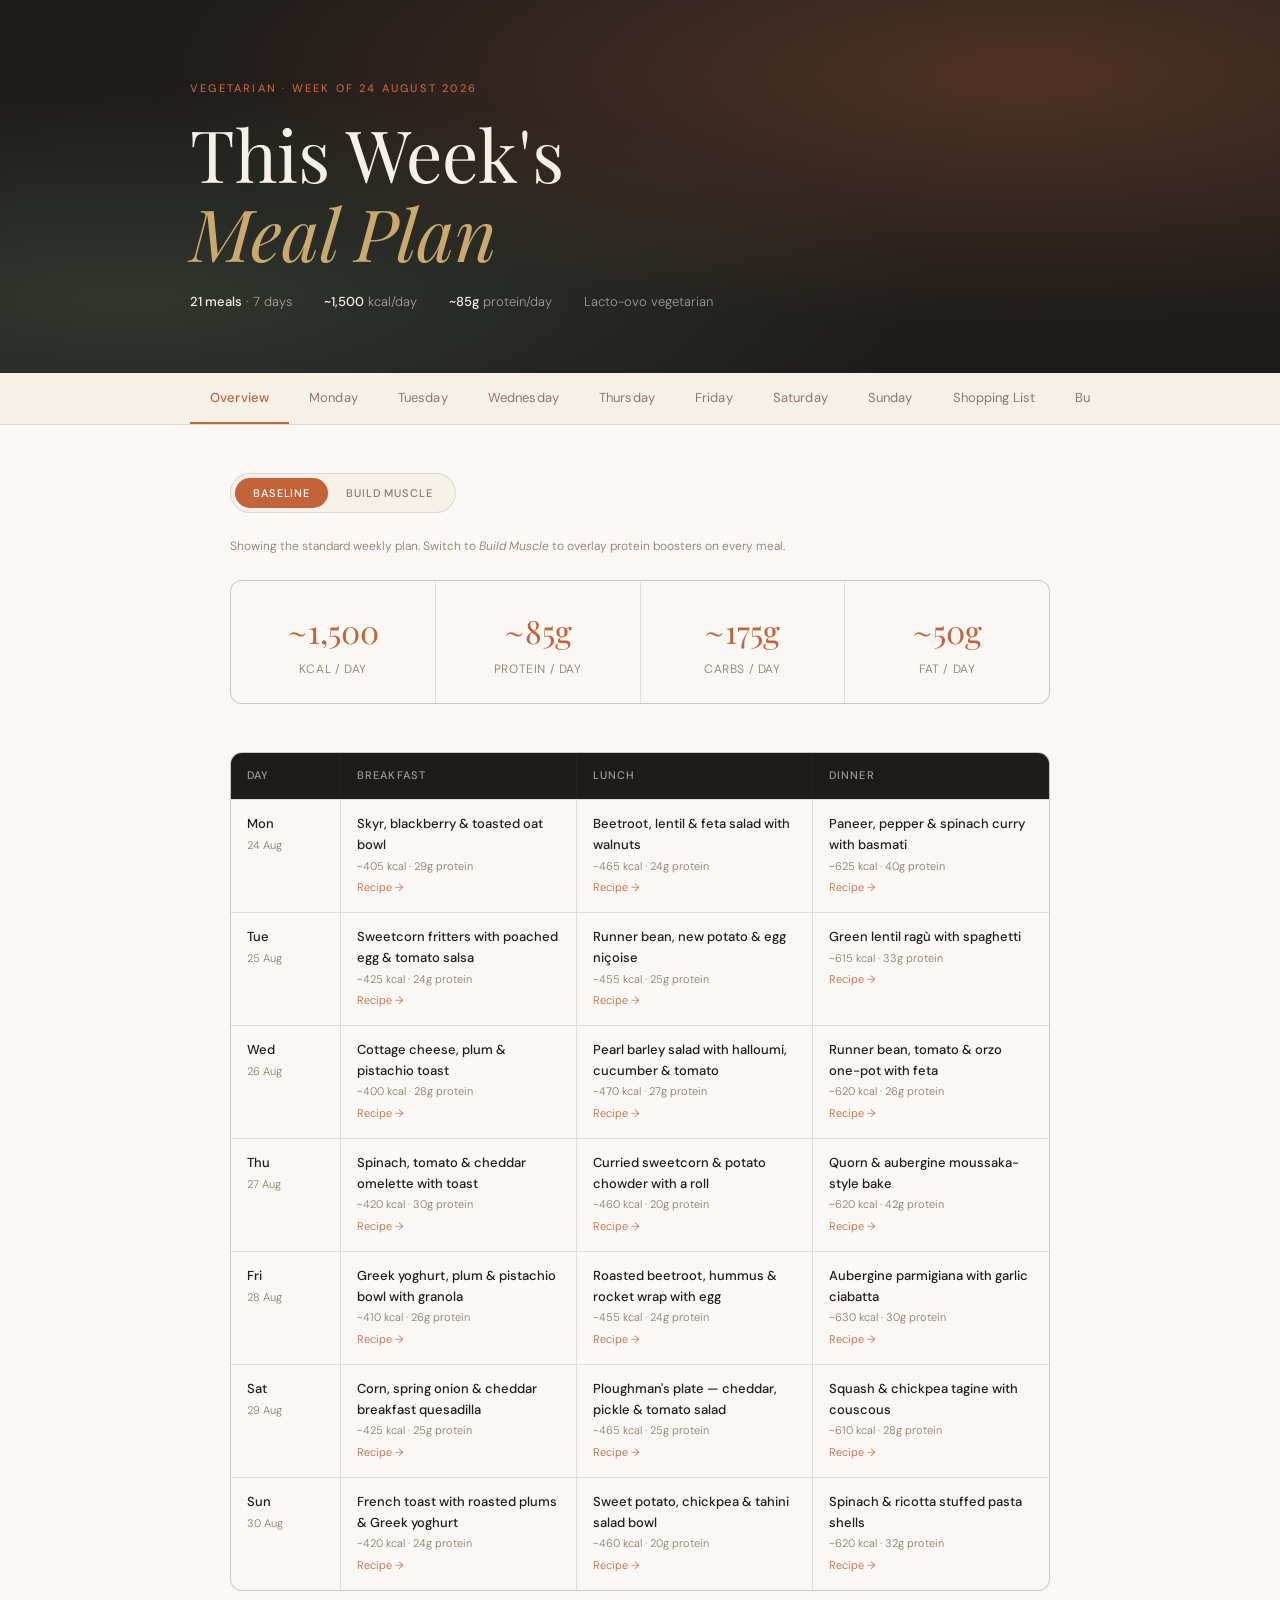
==== commit 3bddbffa: "Weekly meal plan — week of 2026-08-21" ====
--- a/meal-plan/index.html
+++ b/meal-plan/index.html
@@ -3,7 +3,7 @@
 <head>
 <meta charset="UTF-8">
 <meta name="viewport" content="width=device-width, initial-scale=1.0">
-<title>Weekly Meal Plan — 17 August 2026</title>
+<title>Weekly Meal Plan — 24 August 2026</title>
 <link rel="preconnect" href="https://fonts.googleapis.com">
 <link href="https://fonts.googleapis.com/css2?family=Playfair+Display:ital,wght@0,400;0,700;1,400&family=DM+Sans:wght@300;400;500&display=swap" rel="stylesheet">
 <style>
@@ -521,16 +521,16 @@
   }
 </style>
 </head>
-<body data-week="2026-08-17">
+<body data-week="2026-08-24">
 
 <div class="hero">
   <div class="hero-inner">
-    <div class="hero-label">Vegetarian · Week of 17 August 2026</div>
+    <div class="hero-label">Vegetarian · Week of 24 August 2026</div>
     <h1>This Week's<br><em>Meal Plan</em></h1>
     <div class="hero-meta">
       <span><strong>21 meals</strong> · 7 days</span>
       <span><strong data-base="~1,500" data-muscle="~1,750">~1,500</strong> kcal/day</span>
-      <span><strong data-base="~95g" data-muscle="~130g">~95g</strong> protein/day</span>
+      <span><strong data-base="~85g" data-muscle="~125g">~85g</strong> protein/day</span>
       <span>Lacto-ovo vegetarian</span>
     </div>
   </div>
@@ -563,9 +563,9 @@
   <div class="mode-caption mode-caption-muscle">Muscle mode: each meal shows the booster to add, and the stats below reflect the adjusted daily targets.</div>
   <div class="stats-row">
     <div class="stat"><div class="stat-val" data-base="~1,500" data-muscle="~1,750">~1,500</div><div class="stat-lbl">kcal / day</div></div>
-    <div class="stat"><div class="stat-val" data-base="~95g" data-muscle="~130g">~95g</div><div class="stat-lbl">Protein / day</div></div>
-    <div class="stat"><div class="stat-val" data-base="~160g" data-muscle="~175g">~160g</div><div class="stat-lbl">Carbs / day</div></div>
-    <div class="stat"><div class="stat-val" data-base="~45g" data-muscle="~55g">~45g</div><div class="stat-lbl">Fat / day</div></div>
+    <div class="stat"><div class="stat-val" data-base="~85g" data-muscle="~125g">~85g</div><div class="stat-lbl">Protein / day</div></div>
+    <div class="stat"><div class="stat-val" data-base="~175g" data-muscle="~190g">~175g</div><div class="stat-lbl">Carbs / day</div></div>
+    <div class="stat"><div class="stat-val" data-base="~50g" data-muscle="~55g">~50g</div><div class="stat-lbl">Fat / day</div></div>
   </div>
   <div class="week-grid">
     <div class="week-row header">
@@ -575,94 +575,94 @@
       <div class="week-cell">Dinner</div>
     </div>
     <div class="week-row">
-      <div class="week-cell"><div class="week-day">Mon<span class="date">17 Aug</span></div></div>
-      <div class="week-cell"><div class="meal-title">Blueberry &amp; almond baked oats</div><div class="meal-kcal">~400 kcal · 18g protein</div><div class="meal-boost">25g protein powder blended into the oats, +50g Greek yoghurt</div><a class="meal-link" onclick="showSection('mon')">Recipe →</a></div>
-      <div class="week-cell"><div class="meal-title">Roasted courgette, giant couscous &amp; feta salad</div><div class="meal-kcal">~440 kcal · 18g protein</div><div class="meal-boost">+40g feta, 100g cottage cheese on the side</div><a class="meal-link" onclick="showSection('mon')">Recipe →</a></div>
-      <div class="week-cell"><div class="meal-title">Chana masala with basmati rice</div><div class="meal-kcal">~500 kcal · 20g protein</div><div class="meal-boost">+½ tin extra chickpeas, 3 tbsp Greek yoghurt to serve</div><a class="meal-link" onclick="showSection('mon')">Recipe →</a></div>
+      <div class="week-cell"><div class="week-day">Mon<span class="date">24 Aug</span></div></div>
+      <div class="week-cell"><div class="meal-title">Skyr, blackberry &amp; toasted oat bowl</div><div class="meal-kcal">~405 kcal · 29g protein</div><div class="meal-boost">150g extra skyr and 1 tbsp peanut butter stirred through</div><a class="meal-link" onclick="showSection('mon')">Recipe →</a></div>
+      <div class="week-cell"><div class="meal-title">Beetroot, lentil &amp; feta salad with walnuts</div><div class="meal-kcal">~465 kcal · 24g protein</div><div class="meal-boost">50g extra feta, 100g cottage cheese on the side</div><a class="meal-link" onclick="showSection('mon')">Recipe →</a></div>
+      <div class="week-cell"><div class="meal-title">Paneer, pepper &amp; spinach curry with basmati</div><div class="meal-kcal">~625 kcal · 40g protein</div><div class="meal-boost">60g extra paneer, 4 tbsp Greek yoghurt to serve</div><a class="meal-link" onclick="showSection('mon')">Recipe →</a></div>
     </div>
     <div class="week-row">
-      <div class="week-cell"><div class="week-day">Tue<span class="date">18 Aug</span></div></div>
-      <div class="week-cell"><div class="meal-title">Feta &amp; cherry tomato baked eggs with sourdough</div><div class="meal-kcal">~385 kcal · 22g protein</div><div class="meal-boost">3 eggs instead of 2, +20g extra feta</div><a class="meal-link" onclick="showSection('tue')">Recipe →</a></div>
-      <div class="week-cell"><div class="meal-title">Sweetcorn, black bean &amp; avocado salad bowl</div><div class="meal-kcal">~430 kcal · 16g protein</div><div class="meal-boost">+½ tin black beans, 100g cottage cheese</div><a class="meal-link" onclick="showSection('tue')">Recipe →</a></div>
-      <div class="week-cell"><div class="meal-title">Red lentil dhal with rice &amp; yoghurt</div><div class="meal-kcal">~495 kcal · 22g protein</div><div class="meal-boost">+30g extra red lentils, 3 tbsp Greek yoghurt</div><a class="meal-link" onclick="showSection('tue')">Recipe →</a></div>
+      <div class="week-cell"><div class="week-day">Tue<span class="date">25 Aug</span></div></div>
+      <div class="week-cell"><div class="meal-title">Sweetcorn fritters with poached egg &amp; tomato salsa</div><div class="meal-kcal">~425 kcal · 24g protein</div><div class="meal-boost">3 eggs instead of 2, 100g cottage cheese on the side</div><a class="meal-link" onclick="showSection('tue')">Recipe →</a></div>
+      <div class="week-cell"><div class="meal-title">Runner bean, new potato &amp; egg niçoise</div><div class="meal-kcal">~455 kcal · 25g protein</div><div class="meal-boost">+1 egg (3 total) and 30g grated cheddar</div><a class="meal-link" onclick="showSection('tue')">Recipe →</a></div>
+      <div class="week-cell"><div class="meal-title">Green lentil ragù with spaghetti</div><div class="meal-kcal">~615 kcal · 33g protein</div><div class="meal-boost">30g extra lentils, 30g hard cheese over the top</div><a class="meal-link" onclick="showSection('tue')">Recipe →</a></div>
     </div>
     <div class="week-row">
-      <div class="week-cell"><div class="week-day">Wed<span class="date">19 Aug</span></div></div>
-      <div class="week-cell"><div class="meal-title">Peanut butter &amp; banana breakfast smoothie</div><div class="meal-kcal">~395 kcal · 21g protein</div><div class="meal-boost">25g protein powder blended in, +1 tbsp extra peanut butter</div><a class="meal-link" onclick="showSection('wed')">Recipe →</a></div>
-      <div class="week-cell"><div class="meal-title">Caprese pasta salad with mozzarella &amp; basil</div><div class="meal-kcal">~445 kcal · 19g protein</div><div class="meal-boost">+½ ball extra mozzarella, 100g cottage cheese</div><a class="meal-link" onclick="showSection('wed')">Recipe →</a></div>
-      <div class="week-cell"><div class="meal-title">Sweetcorn &amp; courgette frittata with new potatoes</div><div class="meal-kcal">~505 kcal · 25g protein</div><div class="meal-boost">4 eggs instead of 3, +30g extra cheddar</div><a class="meal-link" onclick="showSection('wed')">Recipe →</a></div>
+      <div class="week-cell"><div class="week-day">Wed<span class="date">26 Aug</span></div></div>
+      <div class="week-cell"><div class="meal-title">Cottage cheese, plum &amp; pistachio toast</div><div class="meal-kcal">~400 kcal · 28g protein</div><div class="meal-boost">100g extra cottage cheese, 25g protein powder in a shake alongside</div><a class="meal-link" onclick="showSection('wed')">Recipe →</a></div>
+      <div class="week-cell"><div class="meal-title">Pearl barley salad with halloumi, cucumber &amp; tomato</div><div class="meal-kcal">~470 kcal · 27g protein</div><div class="meal-boost">40g extra halloumi (120g total), 100g cottage cheese</div><a class="meal-link" onclick="showSection('wed')">Recipe →</a></div>
+      <div class="week-cell"><div class="meal-title">Runner bean, tomato &amp; orzo one-pot with feta</div><div class="meal-kcal">~620 kcal · 26g protein</div><div class="meal-boost">50g extra feta and 2 boiled eggs on the side</div><a class="meal-link" onclick="showSection('wed')">Recipe →</a></div>
     </div>
     <div class="week-row">
-      <div class="week-cell"><div class="week-day">Thu<span class="date">20 Aug</span></div></div>
-      <div class="week-cell"><div class="meal-title">Scrambled eggs with feta, tomato &amp; chives on toast</div><div class="meal-kcal">~385 kcal · 22g protein</div><div class="meal-boost">4 eggs instead of 3, +20g extra feta</div><a class="meal-link" onclick="showSection('thu')">Recipe →</a></div>
-      <div class="week-cell"><div class="meal-title">Halloumi &amp; roasted pepper pitta with salad</div><div class="meal-kcal">~440 kcal · 21g protein</div><div class="meal-boost">+40g halloumi (120g total), extra yoghurt dressing</div><a class="meal-link" onclick="showSection('thu')">Recipe →</a></div>
-      <div class="week-cell"><div class="meal-title">Butter bean, tomato &amp; spinach stew with garlic toast</div><div class="meal-kcal">~490 kcal · 18g protein</div><div class="meal-boost">+½ tin butter beans, 30g grated cheese on the toast</div><a class="meal-link" onclick="showSection('thu')">Recipe →</a></div>
+      <div class="week-cell"><div class="week-day">Thu<span class="date">27 Aug</span></div></div>
+      <div class="week-cell"><div class="meal-title">Spinach, tomato &amp; cheddar omelette with toast</div><div class="meal-kcal">~420 kcal · 30g protein</div><div class="meal-boost">4 eggs instead of 3, 20g extra cheddar</div><a class="meal-link" onclick="showSection('thu')">Recipe →</a></div>
+      <div class="week-cell"><div class="meal-title">Curried sweetcorn &amp; potato chowder with a roll</div><div class="meal-kcal">~460 kcal · 20g protein</div><div class="meal-boost">100g extra peas, 100g cottage cheese on the side</div><a class="meal-link" onclick="showSection('thu')">Recipe →</a></div>
+      <div class="week-cell"><div class="meal-title">Quorn &amp; aubergine moussaka-style bake</div><div class="meal-kcal">~620 kcal · 42g protein</div><div class="meal-boost">100g extra Quorn mince, 50g extra Greek yoghurt in the topping</div><a class="meal-link" onclick="showSection('thu')">Recipe →</a></div>
     </div>
     <div class="week-row">
-      <div class="week-cell"><div class="week-day">Fri<span class="date">21 Aug</span></div></div>
-      <div class="week-cell"><div class="meal-title">Ricotta, blueberry &amp; honey toast with seeds</div><div class="meal-kcal">~380 kcal · 16g protein</div><div class="meal-boost">+50g ricotta, 100g cottage cheese on the side</div><a class="meal-link" onclick="showSection('fri')">Recipe →</a></div>
-      <div class="week-cell"><div class="meal-title">Falafel &amp; salad pitta with lemon-tahini yoghurt</div><div class="meal-kcal">~440 kcal · 18g protein</div><div class="meal-boost">+2 extra falafel, 100g cottage cheese</div><a class="meal-link" onclick="showSection('fri')">Recipe →</a></div>
-      <div class="week-cell"><div class="meal-title">Veggie chilli with rice &amp; yoghurt</div><div class="meal-kcal">~505 kcal · 21g protein</div><div class="meal-boost">+½ tin extra beans, 3 tbsp Greek yoghurt &amp; 30g cheese</div><a class="meal-link" onclick="showSection('fri')">Recipe →</a></div>
+      <div class="week-cell"><div class="week-day">Fri<span class="date">28 Aug</span></div></div>
+      <div class="week-cell"><div class="meal-title">Greek yoghurt, plum &amp; pistachio bowl with granola</div><div class="meal-kcal">~410 kcal · 26g protein</div><div class="meal-boost">25g protein powder stirred in, 80g extra Greek yoghurt</div><a class="meal-link" onclick="showSection('fri')">Recipe →</a></div>
+      <div class="week-cell"><div class="meal-title">Roasted beetroot, hummus &amp; rocket wrap with egg</div><div class="meal-kcal">~455 kcal · 24g protein</div><div class="meal-boost">+1 egg (3 total) and 40g extra hummus</div><a class="meal-link" onclick="showSection('fri')">Recipe →</a></div>
+      <div class="week-cell"><div class="meal-title">Aubergine parmigiana with garlic ciabatta</div><div class="meal-kcal">~630 kcal · 30g protein</div><div class="meal-boost">½ ball extra mozzarella, 100g cottage cheese on the side</div><a class="meal-link" onclick="showSection('fri')">Recipe →</a></div>
     </div>
     <div class="week-row">
-      <div class="week-cell"><div class="week-day">Sat<span class="date">22 Aug</span></div></div>
-      <div class="week-cell"><div class="meal-title">Poached egg, mushroom &amp; spinach on toast</div><div class="meal-kcal">~390 kcal · 20g protein</div><div class="meal-boost">+1 egg (3 total), 30g grated cheese</div><a class="meal-link" onclick="showSection('sat')">Recipe →</a></div>
-      <div class="week-cell"><div class="meal-title">Egg mayo &amp; cress sandwich with cucumber salad</div><div class="meal-kcal">~430 kcal · 19g protein</div><div class="meal-boost">+1 egg, 100g cottage cheese on the side</div><a class="meal-link" onclick="showSection('sat')">Recipe →</a></div>
-      <div class="week-cell"><div class="meal-title">Halloumi &amp; chickpea burgers with oven wedges</div><div class="meal-kcal">~520 kcal · 24g protein</div><div class="meal-boost">+40g halloumi, 2 boiled eggs added</div><a class="meal-link" onclick="showSection('sat')">Recipe →</a></div>
+      <div class="week-cell"><div class="week-day">Sat<span class="date">29 Aug</span></div></div>
+      <div class="week-cell"><div class="meal-title">Corn, spring onion &amp; cheddar breakfast quesadilla</div><div class="meal-kcal">~425 kcal · 25g protein</div><div class="meal-boost">+1 egg (2 total) and 20g extra cheddar</div><a class="meal-link" onclick="showSection('sat')">Recipe →</a></div>
+      <div class="week-cell"><div class="meal-title">Ploughman's plate — cheddar, pickle &amp; tomato salad</div><div class="meal-kcal">~465 kcal · 25g protein</div><div class="meal-boost">40g extra cheddar, 2 boiled eggs on the plate</div><a class="meal-link" onclick="showSection('sat')">Recipe →</a></div>
+      <div class="week-cell"><div class="meal-title">Squash &amp; chickpea tagine with couscous</div><div class="meal-kcal">~610 kcal · 28g protein</div><div class="meal-boost">½ tin extra chickpeas, 100g extra Greek yoghurt</div><a class="meal-link" onclick="showSection('sat')">Recipe →</a></div>
     </div>
     <div class="week-row">
-      <div class="week-cell"><div class="week-day">Sun<span class="date">23 Aug</span></div></div>
-      <div class="week-cell"><div class="meal-title">Yoghurt pancakes with blackberries &amp; seeds</div><div class="meal-kcal">~400 kcal · 18g protein</div><div class="meal-boost">25g protein powder in the batter, +100g Greek yoghurt</div><a class="meal-link" onclick="showSection('sun')">Recipe →</a></div>
-      <div class="week-cell"><div class="meal-title">Roasted tomato &amp; red pepper soup with cheese toastie</div><div class="meal-kcal">~445 kcal · 19g protein</div><div class="meal-boost">+30g extra cheddar in the toastie, 100g cottage cheese</div><a class="meal-link" onclick="showSection('sun')">Recipe →</a></div>
-      <div class="week-cell"><div class="meal-title">Feta &amp; pine nut stuffed peppers with couscous</div><div class="meal-kcal">~500 kcal · 21g protein</div><div class="meal-boost">+50g extra feta, 100g cottage cheese on the side</div><a class="meal-link" onclick="showSection('sun')">Recipe →</a></div>
+      <div class="week-cell"><div class="week-day">Sun<span class="date">30 Aug</span></div></div>
+      <div class="week-cell"><div class="meal-title">French toast with roasted plums &amp; Greek yoghurt</div><div class="meal-kcal">~420 kcal · 24g protein</div><div class="meal-boost">3 eggs in the custard, 100g extra Greek yoghurt</div><a class="meal-link" onclick="showSection('sun')">Recipe →</a></div>
+      <div class="week-cell"><div class="meal-title">Sweet potato, chickpea &amp; tahini salad bowl</div><div class="meal-kcal">~460 kcal · 20g protein</div><div class="meal-boost">½ tin extra chickpeas, 100g cottage cheese</div><a class="meal-link" onclick="showSection('sun')">Recipe →</a></div>
+      <div class="week-cell"><div class="meal-title">Spinach &amp; ricotta stuffed pasta shells</div><div class="meal-kcal">~620 kcal · 32g protein</div><div class="meal-boost">100g extra ricotta and 30g hard cheese</div><a class="meal-link" onclick="showSection('sun')">Recipe →</a></div>
     </div>
   </div>
 </div>
 
 <!-- MONDAY -->
 <div id="mon" class="section">
-  <div class="day-header"><div class="day-title">Monday</div><div class="day-date">17 August 2026</div></div>
+  <div class="day-header"><div class="day-title">Monday</div><div class="day-date">24 August 2026</div></div>
   <div class="meals-grid">
     <div class="recipe-card">
       <div class="recipe-card-head" onclick="toggleRecipe(this)">
         <div class="recipe-type">Breakfast</div>
-        <div class="recipe-name">Blueberry &amp; almond baked oats</div>
-        <div class="recipe-meta"><span>~400 kcal · 18g protein</span><span class="recipe-toggle">▾</span></div>
+        <div class="recipe-name">Skyr, blackberry &amp; toasted oat bowl</div>
+        <div class="recipe-meta"><span>~405 kcal · 29g protein</span><span class="recipe-toggle">▾</span></div>
       </div>
       <div class="recipe-body">
         <div class="recipe-section">Ingredients</div>
-        <ul class="ing-list"><li>50g rolled oats</li><li>1 large egg</li><li>100ml whole milk</li><li>100g Greek yoghurt</li><li>100g blueberries</li><li>1 tbsp flaked almonds</li><li>1 tbsp mixed seeds</li><li>1 tsp honey</li><li>Pinch of cinnamon</li></ul>
+        <ul class="ing-list"><li>170g natural skyr</li><li>100g blackberries</li><li>40g rolled oats</li><li>1 tbsp flaked almonds</li><li>1 tbsp mixed seeds</li><li>1 tsp honey</li><li>½ tsp vanilla extract</li><li>Pinch of cinnamon</li></ul>
         <div class="recipe-section">Method</div>
-        <ol class="step-list"><li>Heat oven to 190°C. Whisk the oats, egg, milk, honey and cinnamon together in a bowl.</li><li>Fold in most of the blueberries, tip into a small baking dish and scatter the rest of the berries and the almonds over the top.</li><li>Bake 22–25 mins until set with a golden, springy top and the berries have burst into it.</li><li>Let it settle a couple of minutes, then spoon the Greek yoghurt on top and finish with the seeds and a last thread of honey.</li></ol>
-        <div class="tip">Baked oats give you a warm, cake-like breakfast from the same store-cupboard oats — and the whole dish reheats beautifully, so bake a double batch on Monday and you've got Tuesday sorted too.</div>
+        <ol class="step-list"><li>Toast the oats and almonds in a dry frying pan over medium heat, 3–4 mins, shaking often, until they smell nutty and turn a shade darker. Tip onto a plate to cool and crisp.</li><li>Crush half the blackberries with a fork and a drop of the honey until they slump into a rough compote.</li><li>Stir the vanilla through the skyr, spoon into a bowl and ripple the crushed berries through it.</li><li>Pile the toasted oats, almonds, seeds and remaining whole berries on top, and finish with the rest of the honey and the cinnamon.</li></ol>
+        <div class="tip">Toasting the oats dry rather than soaking them gives you granola texture without the sugar and oil a shop-bought bag carries — and it takes four minutes.</div>
       </div>
     </div>
     <div class="recipe-card">
       <div class="recipe-card-head" onclick="toggleRecipe(this)">
         <div class="recipe-type">Lunch</div>
-        <div class="recipe-name">Roasted courgette, giant couscous &amp; feta salad</div>
-        <div class="recipe-meta"><span>~440 kcal · 18g protein</span><span class="recipe-toggle">▾</span></div>
+        <div class="recipe-name">Beetroot, lentil &amp; feta salad with walnuts</div>
+        <div class="recipe-meta"><span>~465 kcal · 24g protein</span><span class="recipe-toggle">▾</span></div>
       </div>
       <div class="recipe-body">
         <div class="recipe-section">Ingredients</div>
-        <ul class="ing-list"><li>60g giant (pearl) couscous (dry)</li><li>1 courgette, in half-moons</li><li>60g feta, crumbled</li><li>Big handful rocket</li><li>¼ red onion, finely sliced</li><li>1 tbsp pine nuts</li><li>Small handful mint</li><li>1 tbsp olive oil</li><li>Squeeze of lemon</li></ul>
+        <ul class="ing-list"><li>60g puy or green lentils (dry)</li><li>200g cooked beetroot, in wedges</li><li>50g feta, crumbled</li><li>25g walnuts, roughly broken</li><li>Big handful rocket</li><li>¼ red onion, finely sliced</li><li>1 tbsp olive oil</li><li>1 tsp red wine vinegar</li><li>1 tsp wholegrain mustard</li><li>Small handful flat-leaf parsley</li></ul>
         <div class="recipe-section">Method</div>
-        <ol class="step-list"><li>Heat oven to 210°C. Toss the courgette with a little oil and roast 20 mins until soft and golden at the edges.</li><li>Toast the couscous in a dry pan 2 mins, then simmer in salted water 8 mins until tender. Drain and cool slightly.</li><li>Toast the pine nuts in the same dry pan until golden, a minute, watching closely.</li><li>Toss the couscous, roasted courgette, red onion and mint with the oil and lemon, fold in the rocket, and top with the feta and pine nuts.</li></ol>
-        <div class="tip">Giant couscous holds a salad together far better than the fine kind — its little pearls stay separate and chewy rather than clumping, so this is just as good eaten cold from a lunchbox the next day.</div>
+        <ol class="step-list"><li>Simmer the lentils in unsalted water for 20–22 mins until tender but still holding their shape. Drain well and season while warm.</li><li>Whisk the oil, vinegar and mustard with a pinch of salt, and toss half of it through the warm lentils so they drink it up.</li><li>Soak the sliced red onion in cold water for 5 mins to take the raw edge off, then drain.</li><li>Fold the beetroot, onion, rocket and parsley through the lentils, scatter over the feta and walnuts, and spoon the rest of the dressing across the top.</li></ol>
+        <div class="tip">Dress lentils while they're still warm — warm starch absorbs vinaigrette in a way cold lentils simply won't, so the flavour goes through the dish rather than sitting on it.</div>
       </div>
     </div>
     <div class="recipe-card">
       <div class="recipe-card-head" onclick="toggleRecipe(this)">
         <div class="recipe-type">Dinner</div>
-        <div class="recipe-name">Chana masala with basmati rice</div>
-        <div class="recipe-meta"><span>~500 kcal · 20g protein</span><span class="recipe-toggle">▾</span></div>
+        <div class="recipe-name">Paneer, pepper &amp; spinach curry with basmati</div>
+        <div class="recipe-meta"><span>~625 kcal · 40g protein</span><span class="recipe-toggle">▾</span></div>
       </div>
       <div class="recipe-body">
         <div class="recipe-section">Ingredients</div>
-        <ul class="ing-list"><li>1 × 400g tin chickpeas, drained</li><li>200g (½ tin) chopped tomatoes</li><li>60g basmati rice (dry)</li><li>½ onion, finely chopped; 1 garlic clove</li><li>2cm ginger, grated</li><li>1 tsp garam masala, ½ tsp ground cumin, ½ tsp turmeric</li><li>1 tbsp neutral oil</li><li>2 tbsp Greek yoghurt</li><li>Handful coriander</li></ul>
+        <ul class="ing-list"><li>120g paneer, cubed</li><li>2 red peppers, sliced</li><li>100g baby spinach</li><li>200g (½ tin) chopped tomatoes</li><li>60g basmati rice (dry)</li><li>½ onion, finely chopped; 2 garlic cloves</li><li>2cm ginger, grated</li><li>1 tsp garam masala, 1 tsp ground cumin, ½ tsp turmeric, ¼ tsp chilli flakes</li><li>1 tbsp neutral oil</li><li>3 tbsp Greek yoghurt</li><li>Handful coriander</li></ul>
         <div class="recipe-section">Method</div>
-        <ol class="step-list"><li>Cook the rinsed rice in salted water, lid on, 11 mins, then rest off the heat.</li><li>Soften the onion in the oil, 6 mins, then add the garlic, ginger and spices and fry 1 min until fragrant.</li><li>Tip in the tomatoes and chickpeas with a splash of water, and simmer 12–15 mins, crushing a few chickpeas to thicken the sauce.</li><li>Season well, stir through most of the coriander, and serve over the rice with the yoghurt spooned on top.</li></ol>
-        <div class="tip">Crushing a handful of the chickpeas against the side of the pan is the trick to a thick, clingy sauce — the starch they release does the same job as flour or cream, with no extra ingredient.</div>
+        <ol class="step-list"><li>Rinse the rice, then cook in salted water with the lid on for 11 mins and leave to rest off the heat.</li><li>Fry the paneer in half the oil over a decent heat until golden on two or three sides, then lift out — it finishes cooking in the sauce.</li><li>Soften the onion in the rest of the oil for 6 mins, add the garlic, ginger and spices and fry 1 min, then add the peppers and cook 5 mins more.</li><li>Tip in the tomatoes with a splash of water and simmer 10 mins, return the paneer, wilt the spinach through, and serve over the rice with the yoghurt and coriander.</li></ol>
+        <div class="tip">Paneer squeaks and toughens if it boils, so brown it first and add it back at the end — a couple of minutes in the sauce is all it needs to take on flavour while staying tender.</div>
       </div>
     </div>
   </div>
@@ -670,48 +670,48 @@
 
 <!-- TUESDAY -->
 <div id="tue" class="section">
-  <div class="day-header"><div class="day-title">Tuesday</div><div class="day-date">18 August 2026</div></div>
+  <div class="day-header"><div class="day-title">Tuesday</div><div class="day-date">25 August 2026</div></div>
   <div class="meals-grid">
     <div class="recipe-card">
       <div class="recipe-card-head" onclick="toggleRecipe(this)">
         <div class="recipe-type">Breakfast</div>
-        <div class="recipe-name">Feta &amp; cherry tomato baked eggs with sourdough</div>
-        <div class="recipe-meta"><span>~385 kcal · 22g protein</span><span class="recipe-toggle">▾</span></div>
+        <div class="recipe-name">Sweetcorn fritters with poached egg &amp; tomato salsa</div>
+        <div class="recipe-meta"><span>~425 kcal · 24g protein</span><span class="recipe-toggle">▾</span></div>
       </div>
       <div class="recipe-body">
         <div class="recipe-section">Ingredients</div>
-        <ul class="ing-list"><li>2 large eggs</li><li>150g cherry tomatoes, halved</li><li>40g feta, crumbled</li><li>Handful baby spinach</li><li>1 garlic clove, sliced</li><li>½ tsp dried oregano</li><li>1 slice sourdough</li><li>1 tbsp olive oil</li><li>Black pepper</li></ul>
+        <ul class="ing-list"><li>Kernels from 1 corn cob (~150g)</li><li>2 large eggs (1 for the batter, 1 to poach)</li><li>40g plain flour</li><li>½ tsp baking powder</li><li>2 spring onions, sliced</li><li>100g cherry tomatoes, quartered</li><li>Squeeze of lime</li><li>Small handful coriander</li><li>1 tbsp neutral oil</li></ul>
         <div class="recipe-section">Method</div>
-        <ol class="step-list"><li>Warm the oil in a small ovenproof pan and soften the garlic and tomatoes over medium heat, 5 mins, until they collapse into a sauce. Wilt the spinach through.</li><li>Make two wells, crack an egg into each, and scatter the feta and oregano around them.</li><li>Cover and cook gently 4–5 mins, or slide under a hot grill, until the whites are set but the yolks still soft.</li><li>Season with pepper and eat straight from the pan with the toasted sourdough for dipping.</li></ol>
-        <div class="tip">Cover the pan once the eggs go in — the trapped steam sets the tops of the whites without overcooking the yolks, giving you that glossy, just-runny finish without having to flip anything.</div>
+        <ol class="step-list"><li>Stand the cob upright and run a knife down it to strip the kernels. Mix them with the flour, baking powder, one egg, the spring onions and plenty of pepper into a thick batter.</li><li>Toss the tomatoes with the lime, coriander and a pinch of salt, and leave to sit while you cook.</li><li>Fry three spoonfuls of batter in the oil over medium heat, 2–3 mins a side, until deep golden and set through.</li><li>Poach the second egg in barely-simmering water for 3 mins, then serve it on the fritters with the salsa spooned over.</li></ol>
+        <div class="tip">Fresh corn cut straight off the cob has a milky sweetness frozen kernels lose — late August is peak British sweetcorn, so it's worth the two minutes with a knife.</div>
       </div>
     </div>
     <div class="recipe-card">
       <div class="recipe-card-head" onclick="toggleRecipe(this)">
         <div class="recipe-type">Lunch</div>
-        <div class="recipe-name">Sweetcorn, black bean &amp; avocado salad bowl</div>
-        <div class="recipe-meta"><span>~430 kcal · 16g protein</span><span class="recipe-toggle">▾</span></div>
+        <div class="recipe-name">Runner bean, new potato &amp; egg niçoise</div>
+        <div class="recipe-meta"><span>~455 kcal · 25g protein</span><span class="recipe-toggle">▾</span></div>
       </div>
       <div class="recipe-body">
         <div class="recipe-section">Ingredients</div>
-        <ul class="ing-list"><li>½ × 400g tin black beans, drained</li><li>100g sweetcorn (frozen, defrosted)</li><li>1 avocado, diced</li><li>100g cherry tomatoes, halved</li><li>¼ red onion, finely diced</li><li>Juice of 1 lime</li><li>1 tbsp olive oil</li><li>Handful coriander</li><li>Pinch chilli flakes</li></ul>
+        <ul class="ing-list"><li>150g runner beans, stringed and sliced on the diagonal</li><li>200g new potatoes, halved</li><li>2 large eggs</li><li>Handful lettuce leaves</li><li>100g cherry tomatoes, halved</li><li>6 black olives</li><li>1 tbsp olive oil</li><li>1 tsp red wine vinegar</li><li>1 tsp Dijon mustard</li><li>Small handful parsley</li></ul>
         <div class="recipe-section">Method</div>
-        <ol class="step-list"><li>Char the sweetcorn in a dry pan over high heat until spots of it blacken, 4 mins, then tip into a bowl to cool.</li><li>Whisk the lime juice, oil, a pinch of salt and the chilli into a sharp dressing.</li><li>Add the black beans, tomatoes and red onion to the corn and toss in the dressing.</li><li>Fold the avocado through last so it stays in neat pieces, and finish with the coriander.</li></ol>
-        <div class="tip">Add the avocado at the very end and turn it gently — folded in early it mashes and greys the whole bowl, but added last it keeps its buttery green cubes intact.</div>
+        <ol class="step-list"><li>Boil the potatoes for 12 mins, adding the runner beans for the last 4, then drain and let the steam escape.</li><li>Lower the eggs into the same boiling water for 7½ mins for a just-set jammy yolk, then cool under the cold tap and peel.</li><li>Whisk the oil, vinegar and mustard with salt and pepper, and toss it through the warm potatoes and beans.</li><li>Pile onto the lettuce with the tomatoes and olives, halve the eggs on top, and finish with the parsley.</li></ol>
+        <div class="tip">Runner beans need their strings run off with a peeler and a diagonal slice — cut that way they cook in four minutes and keep a squeaky bite rather than turning to khaki string.</div>
       </div>
     </div>
     <div class="recipe-card">
       <div class="recipe-card-head" onclick="toggleRecipe(this)">
         <div class="recipe-type">Dinner</div>
-        <div class="recipe-name">Red lentil dhal with rice &amp; yoghurt</div>
-        <div class="recipe-meta"><span>~495 kcal · 22g protein</span><span class="recipe-toggle">▾</span></div>
+        <div class="recipe-name">Green lentil ragù with spaghetti</div>
+        <div class="recipe-meta"><span>~615 kcal · 33g protein</span><span class="recipe-toggle">▾</span></div>
       </div>
       <div class="recipe-body">
         <div class="recipe-section">Ingredients</div>
-        <ul class="ing-list"><li>80g red lentils, rinsed</li><li>200g (½ tin) chopped tomatoes</li><li>60g basmati rice (dry)</li><li>½ onion, chopped; 1 garlic clove</li><li>2cm ginger, grated</li><li>1 tsp garam masala, ½ tsp turmeric, ½ tsp ground cumin</li><li>1 tbsp neutral oil</li><li>2 tbsp Greek yoghurt</li><li>Handful coriander</li></ul>
+        <ul class="ing-list"><li>100g green or brown lentils (dry)</li><li>75g spaghetti (dry)</li><li>1 × 400g tin chopped tomatoes</li><li>1 carrot, finely diced</li><li>1 celery stick, finely diced</li><li>½ onion, finely chopped; 2 garlic cloves</li><li>1 tbsp tomato purée</li><li>1 tsp dried oregano, 1 bay leaf</li><li>20g vegetarian hard cheese, grated</li><li>1 tbsp olive oil</li></ul>
         <div class="recipe-section">Method</div>
-        <ol class="step-list"><li>Cook the rinsed rice in salted water, lid on, 11 mins, then rest off the heat.</li><li>Soften the onion in the oil, 6 mins, then add the garlic, ginger and spices for 1 min until fragrant.</li><li>Stir in the lentils, tomatoes and 300ml water, and simmer 18–20 mins, stirring now and then, until the lentils collapse into a thick, soupy dhal.</li><li>Season generously, stir in most of the coriander, and serve over the rice with the yoghurt swirled through.</li></ol>
-        <div class="tip">Red lentils need no soaking and cook down in twenty minutes — season them only once they're soft, as salt added too early can keep pulses firm and stop them turning to that silky purée.</div>
+        <ol class="step-list"><li>Sweat the onion, carrot and celery in the oil over a low heat for 10 mins until soft and sweet — don't rush this, it's the whole base of the sauce.</li><li>Stir in the garlic, tomato purée and oregano, cook 1 min, then add the lentils, tomatoes, bay leaf and 300ml water.</li><li>Simmer, part-covered, for 30–35 mins until the lentils are soft and the sauce is thick. Top up with water if it tightens too far.</li><li>Cook the spaghetti, drain reserving a splash of the water, and toss it through the ragù with the cheese and enough pasta water to make it glossy.</li></ol>
+        <div class="tip">This makes a generous pan — freeze half in a tub and you've bought yourself a twelve-minute dinner in a fortnight's time. Lentil ragù freezes better than almost anything else you'll cook this week.</div>
       </div>
     </div>
   </div>
@@ -719,48 +719,48 @@
 
 <!-- WEDNESDAY -->
 <div id="wed" class="section">
-  <div class="day-header"><div class="day-title">Wednesday</div><div class="day-date">19 August 2026</div></div>
+  <div class="day-header"><div class="day-title">Wednesday</div><div class="day-date">26 August 2026</div></div>
   <div class="meals-grid">
     <div class="recipe-card">
       <div class="recipe-card-head" onclick="toggleRecipe(this)">
         <div class="recipe-type">Breakfast</div>
-        <div class="recipe-name">Peanut butter &amp; banana breakfast smoothie</div>
-        <div class="recipe-meta"><span>~395 kcal · 21g protein</span><span class="recipe-toggle">▾</span></div>
+        <div class="recipe-name">Cottage cheese, plum &amp; pistachio toast</div>
+        <div class="recipe-meta"><span>~400 kcal · 28g protein</span><span class="recipe-toggle">▾</span></div>
       </div>
       <div class="recipe-body">
         <div class="recipe-section">Ingredients</div>
-        <ul class="ing-list"><li>1 ripe banana</li><li>1 tbsp peanut butter</li><li>200ml whole milk</li><li>100g Greek yoghurt</li><li>25g rolled oats</li><li>1 tsp honey</li><li>Pinch of cinnamon</li><li>A few ice cubes</li></ul>
+        <ul class="ing-list"><li>150g cottage cheese</li><li>2 ripe plums, sliced</li><li>1 thick slice sourdough</li><li>20g pistachios, chopped</li><li>1 tsp honey</li><li>Pinch of cinnamon</li><li>A few mint leaves</li><li>Black pepper</li></ul>
         <div class="recipe-section">Method</div>
-        <ol class="step-list"><li>Break the banana into a blender with the peanut butter, milk, yoghurt and oats.</li><li>Add the honey, cinnamon and ice, and blend 30–40 secs until completely smooth and frothy.</li><li>Check the thickness — add a splash more milk if you like it looser.</li><li>Pour into a tall glass and drink straight away, while it's cold and thick.</li></ol>
-        <div class="tip">The spoon of oats is what makes this a breakfast rather than a snack — they blend in invisibly but add slow-release energy and body, so it keeps you full through to lunch.</div>
+        <ol class="step-list"><li>Toast the sourdough well — you want it firm enough to hold a wet topping without going limp.</li><li>Season the cottage cheese with a grind of black pepper and spread it thickly over the toast.</li><li>Fan the plum slices across the top and scatter over the pistachios and mint.</li><li>Finish with the honey and a pinch of cinnamon.</li></ol>
+        <div class="tip">Cottage cheese is the quiet workhorse of a high-protein vegetarian week — around 12g of protein per 100g for very few calories. If the texture puts you off, blitz it smooth with a stick blender first.</div>
       </div>
     </div>
     <div class="recipe-card">
       <div class="recipe-card-head" onclick="toggleRecipe(this)">
         <div class="recipe-type">Lunch</div>
-        <div class="recipe-name">Caprese pasta salad with mozzarella &amp; basil</div>
-        <div class="recipe-meta"><span>~445 kcal · 19g protein</span><span class="recipe-toggle">▾</span></div>
+        <div class="recipe-name">Pearl barley salad with halloumi, cucumber &amp; tomato</div>
+        <div class="recipe-meta"><span>~470 kcal · 27g protein</span><span class="recipe-toggle">▾</span></div>
       </div>
       <div class="recipe-body">
         <div class="recipe-section">Ingredients</div>
-        <ul class="ing-list"><li>75g fusilli (dry)</li><li>½ ball mozzarella (60g), torn</li><li>150g cherry tomatoes, halved</li><li>Handful rocket</li><li>Handful basil</li><li>1 tbsp green pesto</li><li>1 tbsp olive oil</li><li>Squeeze of lemon</li></ul>
+        <ul class="ing-list"><li>60g pearl barley (dry)</li><li>80g halloumi, sliced</li><li>½ cucumber, diced</li><li>150g cherry tomatoes, halved</li><li>1 courgette, in half-moons</li><li>¼ red onion, finely sliced</li><li>6 black olives</li><li>1 tbsp olive oil</li><li>Juice of ½ lemon</li><li>1 tsp dried oregano</li><li>Handful mint</li></ul>
         <div class="recipe-section">Method</div>
-        <ol class="step-list"><li>Cook the fusilli in well-salted water until al dente, then drain and cool under cold running water so it stops cooking.</li><li>Loosen the pesto with the oil and lemon into a dressing and toss the cooled pasta through it.</li><li>Fold in the cherry tomatoes and torn mozzarella.</li><li>Just before eating, stir through the rocket and basil so the leaves stay fresh and bright.</li></ol>
-        <div class="tip">Rinse pasta for a cold salad under cold water the moment it's drained — it washes off the surface starch that would otherwise glue it into a solid clump as it cools, keeping every piece separate.</div>
+        <ol class="step-list"><li>Simmer the barley in salted water for 25–30 mins until tender with a slight chew, then drain and cool under the tap.</li><li>Griddle or fry the courgette in a dry hot pan until charred in patches, then set aside.</li><li>Fry the halloumi in the same pan, 2 mins a side, until deeply golden — no oil needed, it releases its own.</li><li>Toss the barley with the cucumber, tomatoes, courgette, onion, olives, oil, lemon and oregano, lay the halloumi over and tear the mint on top.</li></ol>
+        <div class="tip">Pearl barley costs about a third of most "grain salad" bases and holds dressing better than couscous. Cook a double batch — it keeps three days and turns any pile of vegetables into lunch.</div>
       </div>
     </div>
     <div class="recipe-card">
       <div class="recipe-card-head" onclick="toggleRecipe(this)">
         <div class="recipe-type">Dinner</div>
-        <div class="recipe-name">Sweetcorn &amp; courgette frittata with new potatoes</div>
-        <div class="recipe-meta"><span>~505 kcal · 25g protein</span><span class="recipe-toggle">▾</span></div>
+        <div class="recipe-name">Runner bean, tomato &amp; orzo one-pot with feta</div>
+        <div class="recipe-meta"><span>~620 kcal · 26g protein</span><span class="recipe-toggle">▾</span></div>
       </div>
       <div class="recipe-body">
         <div class="recipe-section">Ingredients</div>
-        <ul class="ing-list"><li>3 large eggs</li><li>100g sweetcorn (frozen, defrosted)</li><li>½ courgette, in half-moons</li><li>30g mature cheddar, grated</li><li>2 spring onions, sliced</li><li>150g new potatoes</li><li>1 tbsp olive oil</li><li>Handful salad leaves</li><li>Black pepper</li></ul>
+        <ul class="ing-list"><li>200g runner beans, stringed and sliced</li><li>75g orzo (dry)</li><li>1 × 400g tin chopped tomatoes</li><li>50g feta, crumbled</li><li>½ onion, chopped; 2 garlic cloves</li><li>1 tsp dried oregano, ½ tsp chilli flakes</li><li>300ml vegetable stock</li><li>1 tbsp olive oil</li><li>Handful basil</li></ul>
         <div class="recipe-section">Method</div>
-        <ol class="step-list"><li>Boil the new potatoes 12 mins until just tender, drain, and slice into thick coins.</li><li>Soften the courgette in the oil in an ovenproof pan, 5 mins, then add the potatoes and sweetcorn and spread them out flat.</li><li>Beat the eggs with the spring onions, most of the cheese, salt and pepper, and pour over the veg. Cook gently 5 mins until the edges set.</li><li>Scatter the last of the cheese over and finish under a hot grill 3–4 mins until puffed and golden. Serve in wedges with the leaves.</li></ol>
-        <div class="tip">Finish a frittata under the grill rather than trying to flip it — the top sets into a golden, soufflé-like puff and there's no nerve-racking moment of turning a half-cooked egg cake out of the pan.</div>
+        <ol class="step-list"><li>Soften the onion in the oil for 6 mins, then add the garlic, oregano and chilli flakes and fry until fragrant.</li><li>Add the tomatoes and stock, bring to a simmer, then stir in the orzo and runner beans.</li><li>Cook uncovered for 10–12 mins, stirring now and then so the orzo doesn't catch, until the pasta is tender and the sauce has thickened around it.</li><li>Season, crumble the feta over the top, cover for 2 mins to soften it, then tear over the basil.</li></ol>
+        <div class="tip">Orzo releases its starch straight into the sauce, which is why this thickens without cream or flour — and also why it sticks. Stir every couple of minutes and keep the heat gentle.</div>
       </div>
     </div>
   </div>
@@ -768,48 +768,48 @@
 
 <!-- THURSDAY -->
 <div id="thu" class="section">
-  <div class="day-header"><div class="day-title">Thursday</div><div class="day-date">20 August 2026</div></div>
+  <div class="day-header"><div class="day-title">Thursday</div><div class="day-date">27 August 2026</div></div>
   <div class="meals-grid">
     <div class="recipe-card">
       <div class="recipe-card-head" onclick="toggleRecipe(this)">
         <div class="recipe-type">Breakfast</div>
-        <div class="recipe-name">Scrambled eggs with feta, tomato &amp; chives on toast</div>
-        <div class="recipe-meta"><span>~385 kcal · 22g protein</span><span class="recipe-toggle">▾</span></div>
+        <div class="recipe-name">Spinach, tomato &amp; cheddar omelette with toast</div>
+        <div class="recipe-meta"><span>~420 kcal · 30g protein</span><span class="recipe-toggle">▾</span></div>
       </div>
       <div class="recipe-body">
         <div class="recipe-section">Ingredients</div>
-        <ul class="ing-list"><li>3 large eggs</li><li>40g feta, crumbled</li><li>1 large vine tomato, chopped</li><li>2 spring onions (or chives), sliced</li><li>1 slice sourdough</li><li>1 tsp butter</li><li>Black pepper</li></ul>
+        <ul class="ing-list"><li>3 large eggs</li><li>60g baby spinach</li><li>1 large vine tomato, diced</li><li>30g mature cheddar, grated</li><li>1 slice sourdough</li><li>1 tsp butter</li><li>Small handful chives</li><li>Black pepper</li></ul>
         <div class="recipe-section">Method</div>
-        <ol class="step-list"><li>Beat the eggs with a pinch of salt and the spring onions.</li><li>Melt the butter in a non-stick pan over low-medium heat, pour in the eggs and stir slowly, pushing them into soft folds as they set.</li><li>When they're still a touch loose, take the pan off the heat and fold the feta and tomato through so the residual heat just warms them.</li><li>Pile onto the toasted sourdough and finish with black pepper.</li></ol>
-        <div class="tip">Scramble eggs low and slow, and pull them off the heat while they still look slightly underdone — they keep cooking in the hot pan, so this is what saves them from turning rubbery on the way to the plate.</div>
+        <ol class="step-list"><li>Wilt the spinach in a dry non-stick pan for a minute, tip it out and squeeze away any water — wet spinach makes a soggy omelette.</li><li>Beat the eggs with salt and pepper. Melt the butter, pour in the eggs and draw the setting edges into the middle with a spatula, tilting the pan to fill the gaps.</li><li>When the top is still just glossy, scatter the spinach, tomato and cheddar over one half and fold the omelette over.</li><li>Slide onto a plate, rest 30 seconds so the cheese melts through, and serve with the toast and chives.</li></ol>
+        <div class="tip">Take the omelette off the heat while the surface still looks slightly underdone — residual heat finishes it on the plate. That's the whole difference between creamy and rubbery.</div>
       </div>
     </div>
     <div class="recipe-card">
       <div class="recipe-card-head" onclick="toggleRecipe(this)">
         <div class="recipe-type">Lunch</div>
-        <div class="recipe-name">Halloumi &amp; roasted pepper pitta with salad</div>
-        <div class="recipe-meta"><span>~440 kcal · 21g protein</span><span class="recipe-toggle">▾</span></div>
+        <div class="recipe-name">Curried sweetcorn &amp; potato chowder with a roll</div>
+        <div class="recipe-meta"><span>~460 kcal · 20g protein</span><span class="recipe-toggle">▾</span></div>
       </div>
       <div class="recipe-body">
         <div class="recipe-section">Ingredients</div>
-        <ul class="ing-list"><li>80g halloumi, sliced</li><li>1 red pepper, sliced</li><li>1 pitta bread</li><li>Handful rocket</li><li>¼ cucumber, sliced</li><li>2 tbsp Greek yoghurt</li><li>Squeeze of lemon</li><li>1 tsp olive oil</li><li>Pinch chilli flakes</li></ul>
+        <ul class="ing-list"><li>200g frozen sweetcorn</li><li>250g new potatoes, diced</li><li>100g frozen peas</li><li>200ml whole milk</li><li>300ml vegetable stock</li><li>½ onion, chopped; 1 garlic clove</li><li>2cm ginger, grated</li><li>1 tsp mild curry powder</li><li>1 wholemeal roll</li><li>1 tsp butter</li><li>Handful coriander</li></ul>
         <div class="recipe-section">Method</div>
-        <ol class="step-list"><li>Fry the pepper in the oil over high heat until soft and blackening at the edges, 6 mins, and lift out.</li><li>Fry the halloumi in the same hot pan until deep gold on both sides, 3 mins.</li><li>Stir the lemon and chilli into the yoghurt for a quick dressing, and warm the pitta.</li><li>Split the pitta and fill with the rocket, cucumber, peppers and halloumi, then spoon the yoghurt dressing through.</li></ol>
-        <div class="tip">Warm the pitta briefly before splitting it — a cold one tears and crumbles as you prise it open, but thirty seconds in the toaster or pan makes it supple enough to open into a neat, sturdy pocket.</div>
+        <ol class="step-list"><li>Soften the onion in the butter for 6 mins, then add the garlic, ginger and curry powder and fry 1 min until it smells warm and toasted.</li><li>Add the potatoes and stock and simmer 12 mins until the potatoes are tender.</li><li>Add the sweetcorn, peas and milk and heat through for 3 mins — don't let it boil hard once the milk is in.</li><li>Blitz about a third of the soup with a stick blender and stir it back in for body, then season, scatter the coriander and serve with the roll.</li></ol>
+        <div class="tip">Blending only part of a chowder gives you a thick, creamy base while keeping whole kernels and chunks of potato to chew on. Blitz the lot and you've made soup; blitz a third and you've made chowder.</div>
       </div>
     </div>
     <div class="recipe-card">
       <div class="recipe-card-head" onclick="toggleRecipe(this)">
         <div class="recipe-type">Dinner</div>
-        <div class="recipe-name">Butter bean, tomato &amp; spinach stew with garlic toast</div>
-        <div class="recipe-meta"><span>~490 kcal · 18g protein</span><span class="recipe-toggle">▾</span></div>
+        <div class="recipe-name">Quorn &amp; aubergine moussaka-style bake</div>
+        <div class="recipe-meta"><span>~620 kcal · 42g protein</span><span class="recipe-toggle">▾</span></div>
       </div>
       <div class="recipe-body">
         <div class="recipe-section">Ingredients</div>
-        <ul class="ing-list"><li>1 × 400g tin butter beans, drained</li><li>200g (½ tin) chopped tomatoes</li><li>Large handful baby spinach</li><li>½ onion, chopped; 2 garlic cloves</li><li>½ tsp smoked paprika, pinch chilli flakes</li><li>2 slices sourdough</li><li>2 tbsp olive oil</li><li>Handful parsley</li></ul>
+        <ul class="ing-list"><li>200g Quorn mince</li><li>1 aubergine, sliced into rounds</li><li>1 × 400g tin chopped tomatoes</li><li>½ onion, chopped; 2 garlic cloves</li><li>1 tsp dried oregano, ½ tsp ground cinnamon</li><li>1 tbsp tomato purée</li><li>100g Greek yoghurt</li><li>1 large egg</li><li>30g mature cheddar, grated</li><li>1 tbsp olive oil</li><li>Handful salad leaves to serve</li></ul>
         <div class="recipe-section">Method</div>
-        <ol class="step-list"><li>Soften the onion in half the oil, 6 mins, then add one clove of garlic, the paprika and chilli for 1 min.</li><li>Tip in the tomatoes and butter beans with a splash of water, and simmer 12 mins, crushing some beans to thicken the stew.</li><li>Wilt the spinach through at the end and season well.</li><li>Toast the sourdough, rub with the cut face of the remaining garlic clove and drizzle with the rest of the oil, then serve alongside for dunking, scattered with parsley.</li></ol>
-        <div class="tip">Rubbing a raw garlic clove over hot toast is an old Italian trick — the rough, crisp surface grates the garlic to nothing, leaving a savoury edge that's far gentler than a spoonful of the chopped raw stuff.</div>
+        <ol class="step-list"><li>Heat oven to 200°C. Brush the aubergine slices with oil, spread on a tray and roast 20 mins until soft and browned at the edges.</li><li>Meanwhile soften the onion in a pan, add the garlic, oregano, cinnamon and tomato purée, then the Quorn mince and tomatoes. Simmer 12 mins and season well.</li><li>Beat the yoghurt with the egg and half the cheddar to make a quick topping.</li><li>Layer the mince and aubergine in a small dish, pour the topping over, scatter the rest of the cheese and bake 20 mins until set and golden. Serve with the leaves.</li></ol>
+        <div class="tip">The yoghurt-and-egg topping is a shortcut béchamel — no butter, no flour, no whisking at the stove — and it sets to the same creamy layer with a fraction of the fat and considerably more protein.</div>
       </div>
     </div>
   </div>
@@ -817,48 +817,48 @@
 
 <!-- FRIDAY -->
 <div id="fri" class="section">
-  <div class="day-header"><div class="day-title">Friday</div><div class="day-date">21 August 2026</div></div>
+  <div class="day-header"><div class="day-title">Friday</div><div class="day-date">28 August 2026</div></div>
   <div class="meals-grid">
     <div class="recipe-card">
       <div class="recipe-card-head" onclick="toggleRecipe(this)">
         <div class="recipe-type">Breakfast</div>
-        <div class="recipe-name">Ricotta, blueberry &amp; honey toast with seeds</div>
-        <div class="recipe-meta"><span>~380 kcal · 16g protein</span><span class="recipe-toggle">▾</span></div>
+        <div class="recipe-name">Greek yoghurt, plum &amp; pistachio bowl with granola</div>
+        <div class="recipe-meta"><span>~410 kcal · 26g protein</span><span class="recipe-toggle">▾</span></div>
       </div>
       <div class="recipe-body">
         <div class="recipe-section">Ingredients</div>
-        <ul class="ing-list"><li>100g ricotta</li><li>100g blueberries</li><li>2 slices sourdough</li><li>1 tbsp mixed seeds</li><li>1 tsp honey</li><li>Squeeze of lemon</li><li>Pinch of cinnamon</li></ul>
+        <ul class="ing-list"><li>170g Greek yoghurt</li><li>2 ripe plums, sliced</li><li>40g granola</li><li>15g pistachios, chopped</li><li>1 tbsp mixed seeds</li><li>1 tsp honey</li><li>½ tsp vanilla extract</li></ul>
         <div class="recipe-section">Method</div>
-        <ol class="step-list"><li>Beat the ricotta with the lemon, cinnamon and half the honey until smooth and spreadable.</li><li>Warm half the blueberries in a small pan for 2 mins until a few pop and turn syrupy.</li><li>Toast the sourdough and spread the whipped ricotta over it thickly.</li><li>Spoon over both the warm and fresh blueberries, scatter with the seeds, and finish with the last of the honey.</li></ol>
-        <div class="tip">A squeeze of lemon and a quick whisk transform stodgy ricotta into something light and almost mousse-like — it spreads far more easily and tastes brighter against the sweet berries.</div>
+        <ol class="step-list"><li>Halve one plum and cook it cut-side down in a dry pan for 2–3 mins until it softens and caramelises slightly. Slice the other raw for contrast.</li><li>Stir the vanilla into the yoghurt and spoon it into a bowl.</li><li>Arrange the warm and the raw plums over the top.</li><li>Scatter over the granola, pistachios and seeds, and finish with the honey.</li></ol>
+        <div class="tip">Warming half the fruit and leaving half raw gives you two textures and two levels of sweetness from the same plum — a small trick that makes a five-ingredient breakfast feel composed.</div>
       </div>
     </div>
     <div class="recipe-card">
       <div class="recipe-card-head" onclick="toggleRecipe(this)">
         <div class="recipe-type">Lunch</div>
-        <div class="recipe-name">Falafel &amp; salad pitta with lemon-tahini yoghurt</div>
-        <div class="recipe-meta"><span>~440 kcal · 18g protein</span><span class="recipe-toggle">▾</span></div>
+        <div class="recipe-name">Roasted beetroot, hummus &amp; rocket wrap with egg</div>
+        <div class="recipe-meta"><span>~455 kcal · 24g protein</span><span class="recipe-toggle">▾</span></div>
       </div>
       <div class="recipe-body">
         <div class="recipe-section">Ingredients</div>
-        <ul class="ing-list"><li>4 falafel</li><li>1 pitta bread</li><li>Handful salad leaves</li><li>¼ cucumber, sliced</li><li>100g cherry tomatoes, halved</li><li>2 tbsp Greek yoghurt</li><li>1 tsp tahini</li><li>Squeeze of lemon</li><li>Pinch chilli flakes</li></ul>
+        <ul class="ing-list"><li>1 large tortilla wrap</li><li>80g hummus</li><li>150g cooked beetroot, sliced</li><li>2 large eggs</li><li>Handful rocket</li><li>¼ red onion, sliced</li><li>1 tsp lemon juice</li><li>½ tsp cumin seeds</li><li>Black pepper</li></ul>
         <div class="recipe-section">Method</div>
-        <ol class="step-list"><li>Warm the falafel through in a hot oven or pan until crisp on the outside and hot in the middle, about 8 mins.</li><li>Whisk the yoghurt, tahini, lemon and a splash of water into a loose, pourable dressing.</li><li>Warm and split the pitta, and fill with the salad leaves, cucumber and tomatoes.</li><li>Tuck in the falafel, spoon the tahini yoghurt over, and finish with the chilli flakes.</li></ol>
-        <div class="tip">A spoon of tahini stirred into yoghurt makes an instant, nutty dressing that lifts any pitta or salad — loosen it with water a little at a time, as it thickens dramatically before it thins.</div>
+        <ol class="step-list"><li>Boil the eggs for 8 mins, cool under the tap, peel and slice.</li><li>Toast the cumin seeds in a dry pan for 30 seconds and stir them through the hummus with the lemon juice.</li><li>Warm the wrap briefly in the same pan so it folds without cracking.</li><li>Spread the hummus down the middle, layer on the beetroot, egg, onion and rocket, season well and roll up tightly, tucking one end in.</li></ol>
+        <div class="tip">Warm the wrap for twenty seconds before filling it. Cold tortillas split along the fold; warm ones behave — which is the difference between a wrap and a plate of its contents.</div>
       </div>
     </div>
     <div class="recipe-card">
       <div class="recipe-card-head" onclick="toggleRecipe(this)">
         <div class="recipe-type">Dinner</div>
-        <div class="recipe-name">Veggie chilli with rice &amp; yoghurt</div>
-        <div class="recipe-meta"><span>~505 kcal · 21g protein</span><span class="recipe-toggle">▾</span></div>
+        <div class="recipe-name">Aubergine parmigiana with garlic ciabatta</div>
+        <div class="recipe-meta"><span>~630 kcal · 30g protein</span><span class="recipe-toggle">▾</span></div>
       </div>
       <div class="recipe-body">
         <div class="recipe-section">Ingredients</div>
-        <ul class="ing-list"><li>½ × 400g tin red kidney beans, drained</li><li>½ × 400g tin black beans, drained</li><li>200g (½ tin) chopped tomatoes</li><li>1 red pepper, diced</li><li>½ onion, chopped; 1 garlic clove</li><li>1 tsp ground cumin, ½ tsp smoked paprika, pinch chilli flakes</li><li>60g basmati rice (dry)</li><li>1 tbsp olive oil</li><li>2 tbsp Greek yoghurt; handful coriander</li></ul>
+        <ul class="ing-list"><li>2 aubergines, sliced lengthways</li><li>1 × 400g tin chopped tomatoes</li><li>125g mozzarella, torn</li><li>20g vegetarian hard cheese, grated</li><li>2 garlic cloves</li><li>1 tsp dried oregano</li><li>Handful basil</li><li>½ ciabatta</li><li>1 tbsp olive oil</li><li>1 tsp butter</li></ul>
         <div class="recipe-section">Method</div>
-        <ol class="step-list"><li>Cook the rinsed rice in salted water, lid on, 11 mins, then rest off the heat.</li><li>Soften the onion and pepper in the oil, 6 mins, then add the garlic and spices for 1 min.</li><li>Tip in the tomatoes and both beans with a splash of water, and simmer 15 mins, crushing some beans to thicken it.</li><li>Season well, and serve over the rice with the yoghurt and coriander on top.</li></ol>
-        <div class="tip">Chilli is better the next day, so this makes a deliberate double portion's worth of flavour in one pot — the spices mellow and marry overnight, and it reheats into an even better lunch.</div>
+        <ol class="step-list"><li>Heat oven to 200°C. Brush the aubergine slices with oil and roast on trays for 25 mins, turning once, until collapsing and golden.</li><li>Simmer the tomatoes with one crushed garlic clove and the oregano for 15 mins until thick, then season and stir in most of the basil.</li><li>Layer aubergine, sauce and mozzarella twice over in a small dish, finishing with sauce and the grated hard cheese. Bake 20 mins until bubbling.</li><li>Split the ciabatta, spread with butter mashed with the remaining garlic, and bake alongside for the last 8 mins.</li></ol>
+        <div class="tip">Roasting the aubergine rather than frying it saves a startling amount of oil — aubergine is a sponge, and a fried slice soaks up three or four times what a roasted one does.</div>
       </div>
     </div>
   </div>
@@ -866,48 +866,48 @@
 
 <!-- SATURDAY -->
 <div id="sat" class="section">
-  <div class="day-header"><div class="day-title">Saturday</div><div class="day-date">22 August 2026</div></div>
+  <div class="day-header"><div class="day-title">Saturday</div><div class="day-date">29 August 2026</div></div>
   <div class="meals-grid">
     <div class="recipe-card">
       <div class="recipe-card-head" onclick="toggleRecipe(this)">
         <div class="recipe-type">Breakfast</div>
-        <div class="recipe-name">Poached egg, mushroom &amp; spinach on toast</div>
-        <div class="recipe-meta"><span>~390 kcal · 20g protein</span><span class="recipe-toggle">▾</span></div>
+        <div class="recipe-name">Corn, spring onion &amp; cheddar breakfast quesadilla</div>
+        <div class="recipe-meta"><span>~425 kcal · 25g protein</span><span class="recipe-toggle">▾</span></div>
       </div>
       <div class="recipe-body">
         <div class="recipe-section">Ingredients</div>
-        <ul class="ing-list"><li>2 large eggs</li><li>100g chestnut mushrooms, sliced</li><li>Large handful baby spinach</li><li>1 large vine tomato, halved</li><li>1 slice sourdough</li><li>1 tbsp olive oil</li><li>1 tsp white wine vinegar</li><li>Black pepper</li></ul>
+        <ul class="ing-list"><li>1 large tortilla wrap</li><li>Kernels from 1 corn cob (~150g)</li><li>40g mature cheddar, grated</li><li>1 large egg</li><li>2 spring onions, sliced</li><li>Pinch chilli flakes</li><li>½ tsp butter</li><li>Handful coriander</li><li>100g cherry tomatoes to serve</li></ul>
         <div class="recipe-section">Method</div>
-        <ol class="step-list"><li>Fry the mushrooms in the oil over medium-high heat until golden, 5 mins, adding the tomato halves cut-side down alongside, then wilt the spinach through and season.</li><li>Bring a small pan of water to a bare simmer with the vinegar, swirl it, and slip the eggs in one at a time. Poach 3 mins for soft yolks.</li><li>Toast the sourdough and pile the mushrooms, spinach and tomato on top.</li><li>Lift the eggs out with a slotted spoon, drain, sit them on the toast, and finish with plenty of pepper.</li></ol>
-        <div class="tip">Get the poaching water to a gentle shimmer, not a rolling boil — a fierce boil tears the whites into ragged threads, whereas a barely-trembling pan lets them wrap neatly around the yolk.</div>
+        <ol class="step-list"><li>Strip the kernels from the cob and char them in a dry pan over a high heat for 3 mins until spotted brown in places.</li><li>Beat the egg, pour it into the buttered pan and scramble softly, then stir the corn, spring onions and chilli flakes through.</li><li>Spread the mixture over half the tortilla, scatter the cheddar on top and fold the other half over.</li><li>Toast in the dry pan, 2 mins a side, pressing down, until crisp and the cheese has melted. Cut into wedges and serve with the tomatoes and coriander.</li></ol>
+        <div class="tip">Char the corn hard before it goes anywhere near the cheese — dry, high heat brings out a smoky sweetness that a gentle sauté never will.</div>
       </div>
     </div>
     <div class="recipe-card">
       <div class="recipe-card-head" onclick="toggleRecipe(this)">
         <div class="recipe-type">Lunch</div>
-        <div class="recipe-name">Egg mayo &amp; cress sandwich with cucumber salad</div>
-        <div class="recipe-meta"><span>~430 kcal · 19g protein</span><span class="recipe-toggle">▾</span></div>
+        <div class="recipe-name">Ploughman's plate — cheddar, pickle &amp; tomato salad</div>
+        <div class="recipe-meta"><span>~465 kcal · 25g protein</span><span class="recipe-toggle">▾</span></div>
       </div>
       <div class="recipe-body">
         <div class="recipe-section">Ingredients</div>
-        <ul class="ing-list"><li>2 large eggs</li><li>2 slices sourdough</li><li>2 tbsp Greek yoghurt</li><li>1 tsp Dijon mustard</li><li>Handful cress</li><li>¼ cucumber, sliced</li><li>1 spring onion, sliced</li><li>Squeeze of lemon</li><li>Black pepper</li></ul>
+        <ul class="ing-list"><li>80g mature cheddar</li><li>1 wholemeal roll</li><li>2 tbsp pickle or chutney</li><li>1 apple, sliced</li><li>150g cherry tomatoes, halved</li><li>Handful lettuce leaves</li><li>¼ red onion, sliced</li><li>1 tsp olive oil</li><li>1 tsp red wine vinegar</li><li>1 tsp butter</li></ul>
         <div class="recipe-section">Method</div>
-        <ol class="step-list"><li>Boil the eggs 8 mins for just-set yolks, then cool under cold water, peel and roughly chop.</li><li>Mix the chopped egg with the yoghurt, mustard, spring onion and plenty of salt and pepper.</li><li>Pile onto one slice of bread, scatter the cress over, and top with the second slice.</li><li>Dress the cucumber with the lemon and a pinch of salt, and serve alongside the sandwich, cut in half.</li></ol>
-        <div class="tip">Cool boiled eggs quickly under cold running water the moment they're done — it stops that grey-green ring forming around the yolk and makes the shells slip off cleanly instead of taking chunks of white with them.</div>
+        <ol class="step-list"><li>Whisk the oil and vinegar with salt and pepper and toss it through the tomatoes, onion and lettuce.</li><li>Cut the cheddar into thick slices rather than grating it — the point of a ploughman's is texture.</li><li>Butter the roll and arrange everything on a board or a large plate: cheese, pickle, apple, salad.</li><li>Eat slowly. This one is meant to be assembled, not cooked.</li></ol>
+        <div class="tip">A no-cook lunch once a week is worth planning for deliberately — it protects Saturday from the tyranny of the hob, and a decent mature cheddar carries the plate on its own.</div>
       </div>
     </div>
     <div class="recipe-card">
       <div class="recipe-card-head" onclick="toggleRecipe(this)">
         <div class="recipe-type">Dinner</div>
-        <div class="recipe-name">Halloumi &amp; chickpea burgers with oven wedges</div>
-        <div class="recipe-meta"><span>~520 kcal · 24g protein</span><span class="recipe-toggle">▾</span></div>
+        <div class="recipe-name">Squash &amp; chickpea tagine with couscous</div>
+        <div class="recipe-meta"><span>~610 kcal · 28g protein</span><span class="recipe-toggle">▾</span></div>
       </div>
       <div class="recipe-body">
         <div class="recipe-section">Ingredients</div>
-        <ul class="ing-list"><li>½ × 400g tin chickpeas, drained</li><li>80g halloumi, coarsely grated</li><li>1 large egg</li><li>2 tbsp breadcrumbs (from the loaf)</li><li>2 spring onions, sliced; ½ tsp ground cumin</li><li>200g potatoes, in wedges</li><li>100g cherry tomatoes; handful rocket</li><li>2 tbsp olive oil</li><li>Squeeze of lemon</li></ul>
+        <ul class="ing-list"><li>400g butternut squash, cubed</li><li>1 × 400g tin chickpeas, drained</li><li>200g (½ tin) chopped tomatoes</li><li>60g couscous (dry)</li><li>½ onion, chopped; 2 garlic cloves</li><li>40g dried apricots, chopped</li><li>2 tsp ras el hanout, ½ tsp ground cinnamon</li><li>150g Greek yoghurt</li><li>250ml vegetable stock</li><li>1 tbsp olive oil</li><li>Handful coriander</li></ul>
         <div class="recipe-section">Method</div>
-        <ol class="step-list"><li>Heat oven to 210°C. Toss the potato wedges with 1 tbsp oil and salt and roast 30 mins, turning once, until crisp and golden.</li><li>Mash the chickpeas roughly, then mix in the halloumi, egg, breadcrumbs, spring onions and cumin, and shape into two patties.</li><li>Fry the patties in the rest of the oil over medium heat, 3–4 mins a side, until deep gold and firm.</li><li>Serve the burgers and wedges with the cherry tomatoes and rocket, dressed with a squeeze of lemon.</li></ol>
-        <div class="tip">Grated halloumi does double duty in these patties — it seasons them from the inside with its salty tang and, as it heats, melts just enough to bind everything so the burgers hold together in the pan.</div>
+        <ol class="step-list"><li>Brown the squash in the oil in a wide pan for 5 mins, then add the onion and cook 5 mins more.</li><li>Stir in the garlic, ras el hanout and cinnamon for a minute, then add the chickpeas, tomatoes, apricots and stock.</li><li>Simmer, part-covered, for 20–25 mins until the squash is tender and the sauce has reduced and darkened.</li><li>Pour boiling water over the couscous to just cover, lid on for 5 mins, then fork through. Serve the tagine over it with the yoghurt and coriander.</li></ol>
+        <div class="tip">Dried apricots do more than sweeten — they break down slightly and thicken the sauce, which is why tagines get that jammy consistency without any thickener.</div>
       </div>
     </div>
   </div>
@@ -915,48 +915,48 @@
 
 <!-- SUNDAY -->
 <div id="sun" class="section">
-  <div class="day-header"><div class="day-title">Sunday</div><div class="day-date">23 August 2026</div></div>
+  <div class="day-header"><div class="day-title">Sunday</div><div class="day-date">30 August 2026</div></div>
   <div class="meals-grid">
     <div class="recipe-card">
       <div class="recipe-card-head" onclick="toggleRecipe(this)">
         <div class="recipe-type">Breakfast</div>
-        <div class="recipe-name">Yoghurt pancakes with blackberries &amp; seeds</div>
-        <div class="recipe-meta"><span>~400 kcal · 18g protein</span><span class="recipe-toggle">▾</span></div>
+        <div class="recipe-name">French toast with roasted plums &amp; Greek yoghurt</div>
+        <div class="recipe-meta"><span>~420 kcal · 24g protein</span><span class="recipe-toggle">▾</span></div>
       </div>
       <div class="recipe-body">
         <div class="recipe-section">Ingredients</div>
-        <ul class="ing-list"><li>60g self-raising flour (or plain + ½ tsp baking powder)</li><li>1 large egg</li><li>100g Greek yoghurt</li><li>50ml whole milk</li><li>100g blackberries</li><li>1 tbsp mixed seeds</li><li>1 tsp honey</li><li>1 tsp butter, for the pan</li></ul>
+        <ul class="ing-list"><li>2 thick slices sourdough</li><li>2 large eggs</li><li>60ml whole milk</li><li>3 ripe plums, halved</li><li>100g Greek yoghurt</li><li>1 tsp honey</li><li>½ tsp vanilla extract</li><li>Pinch of cinnamon</li><li>1 tsp butter</li></ul>
         <div class="recipe-section">Method</div>
-        <ol class="step-list"><li>Whisk the egg, yoghurt and milk together, then fold in the flour to a thick, dollopable batter — don't overmix.</li><li>Melt a little butter in a non-stick pan over medium heat and drop in spoonfuls of batter.</li><li>Cook 2 mins until bubbles rise and pop on top, then flip and give them 1 min more until golden and springy.</li><li>Stack up, scatter over the blackberries and seeds, and finish with a drizzle of honey.</li></ol>
-        <div class="tip">Yoghurt makes these pancakes thick and fluffy rather than thin and floppy — and wait for bubbles to appear and burst across the surface before flipping, the sign the underside is set and golden.</div>
+        <ol class="step-list"><li>Heat oven to 200°C. Roast the plums cut-side up with the honey for 15 mins until soft and syrupy.</li><li>Beat the eggs, milk, vanilla and cinnamon in a shallow dish and soak the bread for a minute a side — long enough to be saturated, not long enough to fall apart.</li><li>Fry in the butter over medium heat, 2–3 mins a side, until deep golden and puffed.</li><li>Serve with the roasted plums, their syrup and a spoonful of Greek yoghurt.</li></ol>
+        <div class="tip">Stale bread makes better French toast than fresh. Dry crumb drinks up the custard where fresh bread turns to mush — so this is the useful ending for the end of the sourdough loaf.</div>
       </div>
     </div>
     <div class="recipe-card">
       <div class="recipe-card-head" onclick="toggleRecipe(this)">
         <div class="recipe-type">Lunch</div>
-        <div class="recipe-name">Roasted tomato &amp; red pepper soup with cheese toastie</div>
-        <div class="recipe-meta"><span>~445 kcal · 19g protein</span><span class="recipe-toggle">▾</span></div>
+        <div class="recipe-name">Sweet potato, chickpea &amp; tahini salad bowl</div>
+        <div class="recipe-meta"><span>~460 kcal · 20g protein</span><span class="recipe-toggle">▾</span></div>
       </div>
       <div class="recipe-body">
         <div class="recipe-section">Ingredients</div>
-        <ul class="ing-list"><li>4 large vine tomatoes, quartered</li><li>1 red pepper, in chunks</li><li>½ onion, in wedges; 1 garlic clove</li><li>200ml vegetable stock</li><li>2 slices sourdough</li><li>40g mature cheddar, grated</li><li>1 tbsp olive oil</li><li>Handful basil</li></ul>
+        <ul class="ing-list"><li>250g sweet potato, cubed</li><li>½ × 400g tin chickpeas, drained</li><li>Handful rocket or salad leaves</li><li>¼ red onion, sliced</li><li>100g cherry tomatoes, halved</li><li>1 tbsp tahini</li><li>Juice of ½ lemon</li><li>1 tsp honey</li><li>1 tsp olive oil</li><li>½ tsp smoked paprika, ½ tsp ground cumin</li><li>Handful parsley</li></ul>
         <div class="recipe-section">Method</div>
-        <ol class="step-list"><li>Heat oven to 210°C. Toss the tomatoes, pepper, onion and garlic with the oil and roast 25 mins until soft and caught at the edges.</li><li>Tip into a jug with the stock and most of the basil, and blitz with a stick blender until smooth. Loosen with a little more stock if needed and season.</li><li>Butter the outsides of the bread, fill with the cheddar, and fry in a dry pan until golden and molten inside.</li><li>Reheat the soup, pour into a bowl, top with the last of the basil, and serve the toastie alongside for dipping.</li></ol>
-        <div class="tip">Roasting the vegetables before blending is what gives this soup its deep, sweet flavour — the oven caramelises their edges in a way simmering never can, and a stick blender saves you decanting anything hot into a jug.</div>
+        <ol class="step-list"><li>Heat oven to 210°C. Toss the sweet potato and chickpeas with the oil, paprika and cumin and roast 25 mins, shaking halfway, until the potato is caramelised and the chickpeas have crisped.</li><li>Loosen the tahini with the lemon, honey and 2–3 tbsp cold water, whisking until it turns pale and pourable.</li><li>Pile the warm sweet potato and chickpeas over the leaves with the tomatoes and onion.</li><li>Spoon the tahini dressing generously over the top and finish with the parsley.</li></ol>
+        <div class="tip">Tahini seizes and goes claggy when liquid first hits it — keep whisking and add water a splash at a time and it loosens into a smooth, pale dressing. It always looks wrong before it comes right.</div>
       </div>
     </div>
     <div class="recipe-card">
       <div class="recipe-card-head" onclick="toggleRecipe(this)">
         <div class="recipe-type">Dinner</div>
-        <div class="recipe-name">Feta &amp; pine nut stuffed peppers with couscous</div>
-        <div class="recipe-meta"><span>~500 kcal · 21g protein</span><span class="recipe-toggle">▾</span></div>
+        <div class="recipe-name">Spinach &amp; ricotta stuffed pasta shells</div>
+        <div class="recipe-meta"><span>~620 kcal · 32g protein</span><span class="recipe-toggle">▾</span></div>
       </div>
       <div class="recipe-body">
         <div class="recipe-section">Ingredients</div>
-        <ul class="ing-list"><li>2 red peppers, halved and deseeded</li><li>80g feta, crumbled</li><li>60g giant (pearl) couscous (dry)</li><li>1 tbsp pine nuts</li><li>¼ red onion, finely chopped; 1 garlic clove</li><li>100g cherry tomatoes, halved</li><li>Small handful mint &amp; parsley</li><li>2 tbsp olive oil</li><li>Handful salad leaves</li></ul>
+        <ul class="ing-list"><li>80g large pasta shells (conchiglioni)</li><li>250g ricotta</li><li>200g baby spinach</li><li>1 × 400g tin chopped tomatoes</li><li>20g vegetarian hard cheese, grated</li><li>½ onion, chopped; 2 garlic cloves</li><li>Pinch grated nutmeg</li><li>1 tsp dried oregano</li><li>1 tbsp olive oil</li><li>Handful basil</li></ul>
         <div class="recipe-section">Method</div>
-        <ol class="step-list"><li>Heat oven to 200°C. Rub the pepper halves with a little oil and roast, cut-side up, for 15 mins to soften.</li><li>Meanwhile toast the couscous in a dry pan 2 mins, then simmer in salted water 8 mins until tender. Drain, and toast the pine nuts in the same pan.</li><li>Fry the onion and garlic in the rest of the oil, 4 mins, then mix through the couscous with the tomatoes, herbs, pine nuts and half the feta.</li><li>Spoon the filling into the peppers, scatter the rest of the feta over, and roast 15 mins more until golden. Serve with the dressed leaves.</li></ol>
-        <div class="tip">Roast the empty pepper halves for a spell before filling them — they need longer than the stuffing to turn tender and sweet, so a head start stops you serving a soft filling inside a still-crunchy, raw-tasting shell.</div>
+        <ol class="step-list"><li>Heat oven to 190°C. Boil the shells for 8 mins — just short of al dente, they finish in the oven — then drain and cool enough to handle.</li><li>Wilt the spinach, squeeze it dry very firmly and chop, then mix with the ricotta, nutmeg, salt and plenty of pepper.</li><li>Soften the onion in the oil, add the garlic and oregano, then the tomatoes, and simmer 12 mins. Spread over the base of a small dish.</li><li>Fill each shell with the ricotta mixture, nestle them into the sauce, scatter the hard cheese over and bake 20 mins until bubbling. Tear the basil over.</li></ol>
+        <div class="tip">Squeeze the wilted spinach far harder than feels reasonable — a fistful holds a surprising amount of water, and any left behind leaks out in the oven and makes the filling watery.</div>
       </div>
     </div>
   </div>
@@ -965,12 +965,12 @@
 <!-- SHOPPING -->
 <div id="shopping" class="section">
   <div class="section-title">Shopping List</div>
-  <div class="section-sub">Everything you need for the week. Quantities for 1 person, 7 days, 21 meals. Assumes the usual staples are already in the cupboard — mixed seeds, honey, olive &amp; neutral oil, red wine vinegar, plain flour, baking powder, vegetable stock cubes, flaky salt and ground spices (smoked paprika, ground cumin, cinnamon, chilli flakes and dried oregano).</div>
+  <div class="section-sub">Everything you need for the week. Quantities for 1 person, 7 days, 21 meals. Assumes the usual staples are already in the cupboard — mixed seeds, honey, olive &amp; neutral oil, red wine vinegar, plain flour, baking powder, vegetable stock cubes, bay leaves, flaky salt and ground spices (smoked paprika, ground cumin, turmeric, cinnamon, chilli flakes and dried oregano).</div>
   <button class="print-btn" onclick="printFocused('shopping')">Print shopping list</button>
   <button class="reset-btn" onclick="resetShopChecks('shopping')">Reset checks</button>
   <div class="shop-grid">
     <div class="shop-card">
-      <div class="shop-card-head"><div class="shop-cat">Eggs & Dairy</div></div>
+      <div class="shop-card-head"><div class="shop-cat">Eggs &amp; Dairy</div></div>
       <ul class="shop-list">
         <li>
           <label class="shop-item">
@@ -982,8 +982,22 @@
         <li>
           <label class="shop-item">
             <input type="checkbox" class="shop-check" data-section="shopping">
+            <span class="shop-name">Natural skyr</span>
+            <span class="shop-amount">1 × 450g pot</span>
+          </label>
+        </li>
+        <li>
+          <label class="shop-item">
+            <input type="checkbox" class="shop-check" data-section="shopping">
             <span class="shop-name">Greek yoghurt</span>
-            <span class="shop-amount">1kg (2 × 500g)</span>
+            <span class="shop-amount">750g</span>
+          </label>
+        </li>
+        <li>
+          <label class="shop-item">
+            <input type="checkbox" class="shop-check" data-section="shopping">
+            <span class="shop-name">Cottage cheese</span>
+            <span class="shop-amount">1 × 300g tub</span>
           </label>
         </li>
         <li>
@@ -997,7 +1011,7 @@
           <label class="shop-item">
             <input type="checkbox" class="shop-check" data-section="shopping">
             <span class="shop-name">Feta</span>
-            <span class="shop-amount">2 × 200g block</span>
+            <span class="shop-amount">1 × 200g block</span>
           </label>
         </li>
         <li>
@@ -1010,6 +1024,13 @@
         <li>
           <label class="shop-item">
             <input type="checkbox" class="shop-check" data-section="shopping">
+            <span class="shop-name">Paneer</span>
+            <span class="shop-amount">1 × 226g block</span>
+          </label>
+        </li>
+        <li>
+          <label class="shop-item">
+            <input type="checkbox" class="shop-check" data-section="shopping">
             <span class="shop-name">Mozzarella</span>
             <span class="shop-amount">1 ball (125g)</span>
           </label>
@@ -1017,15 +1038,22 @@
         <li>
           <label class="shop-item">
             <input type="checkbox" class="shop-check" data-section="shopping">
-            <span class="shop-name">Mature cheddar</span>
-            <span class="shop-amount">150g</span>
-          </label>
-        </li>
-        <li>
-          <label class="shop-item">
-            <input type="checkbox" class="shop-check" data-section="shopping">
             <span class="shop-name">Ricotta</span>
             <span class="shop-amount">1 × 250g tub</span>
+          </label>
+        </li>
+        <li>
+          <label class="shop-item">
+            <input type="checkbox" class="shop-check" data-section="shopping">
+            <span class="shop-name">Mature cheddar</span>
+            <span class="shop-amount">200g</span>
+          </label>
+        </li>
+        <li>
+          <label class="shop-item">
+            <input type="checkbox" class="shop-check" data-section="shopping">
+            <span class="shop-name">Vegetarian hard cheese</span>
+            <span class="shop-amount">100g</span>
           </label>
         </li>
         <li>
@@ -1043,6 +1071,13 @@
         <li>
           <label class="shop-item">
             <input type="checkbox" class="shop-check" data-section="shopping">
+            <span class="shop-name">Puy or green lentils (dried)</span>
+            <span class="shop-amount">500g</span>
+          </label>
+        </li>
+        <li>
+          <label class="shop-item">
+            <input type="checkbox" class="shop-check" data-section="shopping">
             <span class="shop-name">Chickpeas (tin)</span>
             <span class="shop-amount">2 × 400g</span>
           </label>
@@ -1050,36 +1085,15 @@
         <li>
           <label class="shop-item">
             <input type="checkbox" class="shop-check" data-section="shopping">
-            <span class="shop-name">Black beans (tin)</span>
-            <span class="shop-amount">1 × 400g</span>
-          </label>
-        </li>
-        <li>
-          <label class="shop-item">
-            <input type="checkbox" class="shop-check" data-section="shopping">
-            <span class="shop-name">Red kidney beans (tin)</span>
-            <span class="shop-amount">1 × 400g</span>
-          </label>
-        </li>
-        <li>
-          <label class="shop-item">
-            <input type="checkbox" class="shop-check" data-section="shopping">
-            <span class="shop-name">Butter beans (tin)</span>
-            <span class="shop-amount">1 × 400g</span>
-          </label>
-        </li>
-        <li>
-          <label class="shop-item">
-            <input type="checkbox" class="shop-check" data-section="shopping">
-            <span class="shop-name">Red lentils (dried)</span>
-            <span class="shop-amount">500g</span>
-          </label>
-        </li>
-        <li>
-          <label class="shop-item">
-            <input type="checkbox" class="shop-check" data-section="shopping">
-            <span class="shop-name">Falafel</span>
-            <span class="shop-amount">1 × 200g pack</span>
+            <span class="shop-name">Quorn mince</span>
+            <span class="shop-amount">1 × 300g pack</span>
+          </label>
+        </li>
+        <li>
+          <label class="shop-item">
+            <input type="checkbox" class="shop-check" data-section="shopping">
+            <span class="shop-name">Hummus</span>
+            <span class="shop-amount">1 × 200g tub</span>
           </label>
         </li>
       </ul>
@@ -1090,22 +1104,64 @@
         <li>
           <label class="shop-item">
             <input type="checkbox" class="shop-check" data-section="shopping">
-            <span class="shop-name">Courgettes</span>
+            <span class="shop-name">Runner beans</span>
+            <span class="shop-amount">400g</span>
+          </label>
+        </li>
+        <li>
+          <label class="shop-item">
+            <input type="checkbox" class="shop-check" data-section="shopping">
+            <span class="shop-name">Sweetcorn cobs</span>
             <span class="shop-amount">2</span>
           </label>
         </li>
         <li>
           <label class="shop-item">
             <input type="checkbox" class="shop-check" data-section="shopping">
+            <span class="shop-name">Cooked beetroot</span>
+            <span class="shop-amount">2 × 250g packs</span>
+          </label>
+        </li>
+        <li>
+          <label class="shop-item">
+            <input type="checkbox" class="shop-check" data-section="shopping">
+            <span class="shop-name">New potatoes</span>
+            <span class="shop-amount">750g</span>
+          </label>
+        </li>
+        <li>
+          <label class="shop-item">
+            <input type="checkbox" class="shop-check" data-section="shopping">
+            <span class="shop-name">Aubergines</span>
+            <span class="shop-amount">3</span>
+          </label>
+        </li>
+        <li>
+          <label class="shop-item">
+            <input type="checkbox" class="shop-check" data-section="shopping">
+            <span class="shop-name">Courgette</span>
+            <span class="shop-amount">1</span>
+          </label>
+        </li>
+        <li>
+          <label class="shop-item">
+            <input type="checkbox" class="shop-check" data-section="shopping">
             <span class="shop-name">Red peppers</span>
-            <span class="shop-amount">5</span>
-          </label>
-        </li>
-        <li>
-          <label class="shop-item">
-            <input type="checkbox" class="shop-check" data-section="shopping">
-            <span class="shop-name">Large vine tomatoes</span>
-            <span class="shop-amount">6</span>
+            <span class="shop-amount">2</span>
+          </label>
+        </li>
+        <li>
+          <label class="shop-item">
+            <input type="checkbox" class="shop-check" data-section="shopping">
+            <span class="shop-name">Butternut squash</span>
+            <span class="shop-amount">1 small (~700g)</span>
+          </label>
+        </li>
+        <li>
+          <label class="shop-item">
+            <input type="checkbox" class="shop-check" data-section="shopping">
+            <span class="shop-name">Sweet potatoes</span>
+            <span class="shop-amount">2</span>
           </label>
         </li>
         <li>
@@ -1118,29 +1174,29 @@
         <li>
           <label class="shop-item">
             <input type="checkbox" class="shop-check" data-section="shopping">
-            <span class="shop-name">Chestnut mushrooms</span>
-            <span class="shop-amount">250g</span>
+            <span class="shop-name">Large vine tomatoes</span>
+            <span class="shop-amount">3</span>
           </label>
         </li>
         <li>
           <label class="shop-item">
             <input type="checkbox" class="shop-check" data-section="shopping">
             <span class="shop-name">Baby spinach</span>
-            <span class="shop-amount">1 × 240g bag</span>
+            <span class="shop-amount">2 × 240g bags</span>
           </label>
         </li>
         <li>
           <label class="shop-item">
             <input type="checkbox" class="shop-check" data-section="shopping">
             <span class="shop-name">Rocket</span>
-            <span class="shop-amount">2 × 60g bag</span>
-          </label>
-        </li>
-        <li>
-          <label class="shop-item">
-            <input type="checkbox" class="shop-check" data-section="shopping">
-            <span class="shop-name">New potatoes</span>
-            <span class="shop-amount">750g</span>
+            <span class="shop-amount">1 × 100g bag</span>
+          </label>
+        </li>
+        <li>
+          <label class="shop-item">
+            <input type="checkbox" class="shop-check" data-section="shopping">
+            <span class="shop-name">Round lettuce</span>
+            <span class="shop-amount">1</span>
           </label>
         </li>
         <li>
@@ -1153,29 +1209,8 @@
         <li>
           <label class="shop-item">
             <input type="checkbox" class="shop-check" data-section="shopping">
-            <span class="shop-name">Avocado</span>
-            <span class="shop-amount">1</span>
-          </label>
-        </li>
-        <li>
-          <label class="shop-item">
-            <input type="checkbox" class="shop-check" data-section="shopping">
-            <span class="shop-name">Cress</span>
-            <span class="shop-amount">1 punnet</span>
-          </label>
-        </li>
-        <li>
-          <label class="shop-item">
-            <input type="checkbox" class="shop-check" data-section="shopping">
-            <span class="shop-name">Mixed salad leaves</span>
-            <span class="shop-amount">1 × 100g bag</span>
-          </label>
-        </li>
-        <li>
-          <label class="shop-item">
-            <input type="checkbox" class="shop-check" data-section="shopping">
             <span class="shop-name">Brown onions</span>
-            <span class="shop-amount">3</span>
+            <span class="shop-amount">1kg bag</span>
           </label>
         </li>
         <li>
@@ -1189,14 +1224,14 @@
           <label class="shop-item">
             <input type="checkbox" class="shop-check" data-section="shopping">
             <span class="shop-name">Spring onions</span>
-            <span class="shop-amount">2 bunches</span>
+            <span class="shop-amount">1 bunch</span>
           </label>
         </li>
         <li>
           <label class="shop-item">
             <input type="checkbox" class="shop-check" data-section="shopping">
             <span class="shop-name">Garlic</span>
-            <span class="shop-amount">1 bulb</span>
+            <span class="shop-amount">2 bulbs</span>
           </label>
         </li>
         <li>
@@ -1209,43 +1244,50 @@
         <li>
           <label class="shop-item">
             <input type="checkbox" class="shop-check" data-section="shopping">
+            <span class="shop-name">Carrots</span>
+            <span class="shop-amount">3</span>
+          </label>
+        </li>
+        <li>
+          <label class="shop-item">
+            <input type="checkbox" class="shop-check" data-section="shopping">
+            <span class="shop-name">Celery</span>
+            <span class="shop-amount">1 small head</span>
+          </label>
+        </li>
+        <li>
+          <label class="shop-item">
+            <input type="checkbox" class="shop-check" data-section="shopping">
             <span class="shop-name">Fresh basil</span>
-            <span class="shop-amount">1 pot</span>
+            <span class="shop-amount">1 pack</span>
           </label>
         </li>
         <li>
           <label class="shop-item">
             <input type="checkbox" class="shop-check" data-section="shopping">
             <span class="shop-name">Fresh mint</span>
-            <span class="shop-amount">1 bunch</span>
-          </label>
-        </li>
-        <li>
-          <label class="shop-item">
-            <input type="checkbox" class="shop-check" data-section="shopping">
-            <span class="shop-name">Fresh flat-leaf parsley</span>
-            <span class="shop-amount">1 bunch</span>
+            <span class="shop-amount">1 pack</span>
           </label>
         </li>
         <li>
           <label class="shop-item">
             <input type="checkbox" class="shop-check" data-section="shopping">
             <span class="shop-name">Fresh coriander</span>
-            <span class="shop-amount">1 bunch</span>
-          </label>
-        </li>
-        <li>
-          <label class="shop-item">
-            <input type="checkbox" class="shop-check" data-section="shopping">
-            <span class="shop-name">Lemons</span>
-            <span class="shop-amount">3</span>
-          </label>
-        </li>
-        <li>
-          <label class="shop-item">
-            <input type="checkbox" class="shop-check" data-section="shopping">
-            <span class="shop-name">Lime</span>
-            <span class="shop-amount">1</span>
+            <span class="shop-amount">1 pack</span>
+          </label>
+        </li>
+        <li>
+          <label class="shop-item">
+            <input type="checkbox" class="shop-check" data-section="shopping">
+            <span class="shop-name">Flat-leaf parsley</span>
+            <span class="shop-amount">1 pack</span>
+          </label>
+        </li>
+        <li>
+          <label class="shop-item">
+            <input type="checkbox" class="shop-check" data-section="shopping">
+            <span class="shop-name">Chives</span>
+            <span class="shop-amount">1 pack</span>
           </label>
         </li>
       </ul>
@@ -1257,7 +1299,21 @@
           <label class="shop-item">
             <input type="checkbox" class="shop-check" data-section="shopping">
             <span class="shop-name">Sweetcorn</span>
-            <span class="shop-amount">500g</span>
+            <span class="shop-amount">500g bag</span>
+          </label>
+        </li>
+        <li>
+          <label class="shop-item">
+            <input type="checkbox" class="shop-check" data-section="shopping">
+            <span class="shop-name">Garden peas</span>
+            <span class="shop-amount">500g bag</span>
+          </label>
+        </li>
+        <li>
+          <label class="shop-item">
+            <input type="checkbox" class="shop-check" data-section="shopping">
+            <span class="shop-name">Blackberries (back-up)</span>
+            <span class="shop-amount">300g bag</span>
           </label>
         </li>
       </ul>
@@ -1268,15 +1324,15 @@
         <li>
           <label class="shop-item">
             <input type="checkbox" class="shop-check" data-section="shopping">
-            <span class="shop-name">Sourdough loaf</span>
-            <span class="shop-amount">1</span>
-          </label>
-        </li>
-        <li>
-          <label class="shop-item">
-            <input type="checkbox" class="shop-check" data-section="shopping">
-            <span class="shop-name">Pitta breads</span>
-            <span class="shop-amount">1 pack</span>
+            <span class="shop-name">Rolled oats</span>
+            <span class="shop-amount">500g</span>
+          </label>
+        </li>
+        <li>
+          <label class="shop-item">
+            <input type="checkbox" class="shop-check" data-section="shopping">
+            <span class="shop-name">Granola</span>
+            <span class="shop-amount">1 × 500g bag</span>
           </label>
         </li>
         <li>
@@ -1289,85 +1345,183 @@
         <li>
           <label class="shop-item">
             <input type="checkbox" class="shop-check" data-section="shopping">
-            <span class="shop-name">Giant (pearl) couscous</span>
+            <span class="shop-name">Spaghetti</span>
             <span class="shop-amount">500g</span>
           </label>
         </li>
         <li>
           <label class="shop-item">
             <input type="checkbox" class="shop-check" data-section="shopping">
-            <span class="shop-name">Fusilli pasta</span>
+            <span class="shop-name">Orzo</span>
             <span class="shop-amount">500g</span>
           </label>
         </li>
         <li>
           <label class="shop-item">
             <input type="checkbox" class="shop-check" data-section="shopping">
-            <span class="shop-name">Rolled (porridge) oats</span>
+            <span class="shop-name">Large pasta shells (conchiglioni)</span>
+            <span class="shop-amount">1 × 500g</span>
+          </label>
+        </li>
+        <li>
+          <label class="shop-item">
+            <input type="checkbox" class="shop-check" data-section="shopping">
+            <span class="shop-name">Pearl barley</span>
             <span class="shop-amount">500g</span>
           </label>
         </li>
         <li>
           <label class="shop-item">
             <input type="checkbox" class="shop-check" data-section="shopping">
-            <span class="shop-name">Chopped tomatoes (tin)</span>
-            <span class="shop-amount">2 × 400g</span>
+            <span class="shop-name">Couscous</span>
+            <span class="shop-amount">500g</span>
+          </label>
+        </li>
+        <li>
+          <label class="shop-item">
+            <input type="checkbox" class="shop-check" data-section="shopping">
+            <span class="shop-name">Chopped tomatoes (tins)</span>
+            <span class="shop-amount">6 × 400g</span>
+          </label>
+        </li>
+        <li>
+          <label class="shop-item">
+            <input type="checkbox" class="shop-check" data-section="shopping">
+            <span class="shop-name">Tomato purée</span>
+            <span class="shop-amount">1 tube</span>
+          </label>
+        </li>
+        <li>
+          <label class="shop-item">
+            <input type="checkbox" class="shop-check" data-section="shopping">
+            <span class="shop-name">Tahini</span>
+            <span class="shop-amount">1 × 270g jar</span>
+          </label>
+        </li>
+        <li>
+          <label class="shop-item">
+            <input type="checkbox" class="shop-check" data-section="shopping">
+            <span class="shop-name">Dried apricots</span>
+            <span class="shop-amount">100g</span>
+          </label>
+        </li>
+        <li>
+          <label class="shop-item">
+            <input type="checkbox" class="shop-check" data-section="shopping">
+            <span class="shop-name">Walnuts</span>
+            <span class="shop-amount">100g</span>
+          </label>
+        </li>
+        <li>
+          <label class="shop-item">
+            <input type="checkbox" class="shop-check" data-section="shopping">
+            <span class="shop-name">Pistachios</span>
+            <span class="shop-amount">100g</span>
+          </label>
+        </li>
+        <li>
+          <label class="shop-item">
+            <input type="checkbox" class="shop-check" data-section="shopping">
+            <span class="shop-name">Flaked almonds</span>
+            <span class="shop-amount">100g</span>
           </label>
         </li>
         <li>
           <label class="shop-item">
             <input type="checkbox" class="shop-check" data-section="shopping">
             <span class="shop-name">Peanut butter</span>
+            <span class="shop-amount">1 × 340g jar</span>
+          </label>
+        </li>
+        <li>
+          <label class="shop-item">
+            <input type="checkbox" class="shop-check" data-section="shopping">
+            <span class="shop-name">Black olives</span>
+            <span class="shop-amount">1 × 200g jar</span>
+          </label>
+        </li>
+        <li>
+          <label class="shop-item">
+            <input type="checkbox" class="shop-check" data-section="shopping">
+            <span class="shop-name">Pickle or chutney</span>
             <span class="shop-amount">1 jar</span>
           </label>
         </li>
         <li>
           <label class="shop-item">
             <input type="checkbox" class="shop-check" data-section="shopping">
-            <span class="shop-name">Tahini</span>
+            <span class="shop-name">Ras el hanout</span>
             <span class="shop-amount">1 small jar</span>
           </label>
         </li>
         <li>
           <label class="shop-item">
             <input type="checkbox" class="shop-check" data-section="shopping">
-            <span class="shop-name">Green pesto</span>
+            <span class="shop-name">Mild curry powder</span>
+            <span class="shop-amount">1 jar</span>
+          </label>
+        </li>
+        <li>
+          <label class="shop-item">
+            <input type="checkbox" class="shop-check" data-section="shopping">
+            <span class="shop-name">Garam masala</span>
+            <span class="shop-amount">1 jar</span>
+          </label>
+        </li>
+        <li>
+          <label class="shop-item">
+            <input type="checkbox" class="shop-check" data-section="shopping">
+            <span class="shop-name">Dijon mustard</span>
+            <span class="shop-amount">1 jar</span>
+          </label>
+        </li>
+        <li>
+          <label class="shop-item">
+            <input type="checkbox" class="shop-check" data-section="shopping">
+            <span class="shop-name">Wholegrain mustard</span>
+            <span class="shop-amount">1 jar</span>
+          </label>
+        </li>
+        <li>
+          <label class="shop-item">
+            <input type="checkbox" class="shop-check" data-section="shopping">
+            <span class="shop-name">Ground nutmeg</span>
             <span class="shop-amount">1 small jar</span>
           </label>
         </li>
         <li>
           <label class="shop-item">
             <input type="checkbox" class="shop-check" data-section="shopping">
-            <span class="shop-name">Flaked almonds</span>
-            <span class="shop-amount">1 × 100g pack</span>
-          </label>
-        </li>
-        <li>
-          <label class="shop-item">
-            <input type="checkbox" class="shop-check" data-section="shopping">
-            <span class="shop-name">Pine nuts</span>
-            <span class="shop-amount">50g</span>
-          </label>
-        </li>
-        <li>
-          <label class="shop-item">
-            <input type="checkbox" class="shop-check" data-section="shopping">
-            <span class="shop-name">Garam masala</span>
-            <span class="shop-amount">1 small jar</span>
-          </label>
-        </li>
-        <li>
-          <label class="shop-item">
-            <input type="checkbox" class="shop-check" data-section="shopping">
-            <span class="shop-name">Ground turmeric</span>
-            <span class="shop-amount">1 small jar</span>
-          </label>
-        </li>
-        <li>
-          <label class="shop-item">
-            <input type="checkbox" class="shop-check" data-section="shopping">
-            <span class="shop-name">Dijon mustard</span>
-            <span class="shop-amount">1 small jar</span>
+            <span class="shop-name">Vanilla extract</span>
+            <span class="shop-amount">1 small bottle</span>
+          </label>
+        </li>
+        <li>
+          <label class="shop-item">
+            <input type="checkbox" class="shop-check" data-section="shopping">
+            <span class="shop-name">Sourdough loaf</span>
+            <span class="shop-amount">1 large (800g)</span>
+          </label>
+        </li>
+        <li>
+          <label class="shop-item">
+            <input type="checkbox" class="shop-check" data-section="shopping">
+            <span class="shop-name">Wholemeal rolls</span>
+            <span class="shop-amount">pack of 4</span>
+          </label>
+        </li>
+        <li>
+          <label class="shop-item">
+            <input type="checkbox" class="shop-check" data-section="shopping">
+            <span class="shop-name">Ciabatta</span>
+            <span class="shop-amount">1</span>
+          </label>
+        </li>
+        <li>
+          <label class="shop-item">
+            <input type="checkbox" class="shop-check" data-section="shopping">
+            <span class="shop-name">Large tortilla wraps</span>
+            <span class="shop-amount">1 pack (6)</span>
           </label>
         </li>
       </ul>
@@ -1378,13 +1532,6 @@
         <li>
           <label class="shop-item">
             <input type="checkbox" class="shop-check" data-section="shopping">
-            <span class="shop-name">Blueberries</span>
-            <span class="shop-amount">2 × 150g punnet</span>
-          </label>
-        </li>
-        <li>
-          <label class="shop-item">
-            <input type="checkbox" class="shop-check" data-section="shopping">
             <span class="shop-name">Blackberries</span>
             <span class="shop-amount">1 × 150g punnet</span>
           </label>
@@ -1392,7 +1539,28 @@
         <li>
           <label class="shop-item">
             <input type="checkbox" class="shop-check" data-section="shopping">
-            <span class="shop-name">Bananas</span>
+            <span class="shop-name">Plums</span>
+            <span class="shop-amount">8</span>
+          </label>
+        </li>
+        <li>
+          <label class="shop-item">
+            <input type="checkbox" class="shop-check" data-section="shopping">
+            <span class="shop-name">Apples</span>
+            <span class="shop-amount">4</span>
+          </label>
+        </li>
+        <li>
+          <label class="shop-item">
+            <input type="checkbox" class="shop-check" data-section="shopping">
+            <span class="shop-name">Lemons</span>
+            <span class="shop-amount">3</span>
+          </label>
+        </li>
+        <li>
+          <label class="shop-item">
+            <input type="checkbox" class="shop-check" data-section="shopping">
+            <span class="shop-name">Limes</span>
             <span class="shop-amount">2</span>
           </label>
         </li>
@@ -1412,8 +1580,8 @@
   <h2 class="muscle-h2">Adjusted targets</h2>
   <div class="stats-row stats-compare">
     <div class="stat"><div class="stat-val">~1,750</div><div class="stat-lbl">kcal / day</div><div class="stat-from">from ~1,500</div></div>
-    <div class="stat"><div class="stat-val">~130g</div><div class="stat-lbl">Protein / day</div><div class="stat-from">from ~95g</div></div>
-    <div class="stat"><div class="stat-val">~175g</div><div class="stat-lbl">Carbs / day</div><div class="stat-from">from ~160g</div></div>
+    <div class="stat"><div class="stat-val">~125g</div><div class="stat-lbl">Protein / day</div><div class="stat-from">from ~85g</div></div>
+    <div class="stat"><div class="stat-val">~190g</div><div class="stat-lbl">Carbs / day</div><div class="stat-from">from ~175g</div></div>
     <div class="stat"><div class="stat-val">4 ×</div><div class="stat-lbl">~30g anchors</div><div class="stat-from">3 meals + snack</div></div>
   </div>
   <p class="muscle-note"><strong>Protein guideline:</strong> ~1.6–2.0g per kg of body weight when training to build muscle. The "anchor" idea: ~30g of protein per eating window is roughly the upper limit your body can use efficiently in one sitting, so <em>spreading</em> intake matters as much as the daily total. At 55+ this matters more, not less — older bodies are slightly resistant to anabolic signals, so each dose has to be solid.</p>
@@ -1450,32 +1618,32 @@
     <div class="swap-card">
       <div class="swap-time">Breakfasts</div>
       <div class="swap-cols">
-        <div class="swap-col"><div class="swap-label">Baseline</div><p>Blueberry &amp; almond baked oats, feta &amp; tomato baked eggs, peanut butter &amp; banana smoothie, scrambled eggs with feta on toast, ricotta &amp; blueberry toast, poached egg &amp; mushroom on toast, yoghurt pancakes with blackberries.</p></div>
-        <div class="swap-col"><div class="swap-label">Add / swap</div><p>Blend 25g whey or pea protein into the baked oats, the smoothie and the pancake batter. Use three eggs in the baked eggs and the poached-egg plate, extra feta in the scramble and extra ricotta on the toast, with a tub of cottage cheese on the side.</p></div>
+        <div class="swap-col"><div class="swap-label">Baseline</div><p>Skyr &amp; blackberry oat bowl, sweetcorn fritters with poached egg, cottage cheese &amp; plum toast, spinach &amp; cheddar omelette, Greek yoghurt &amp; plum bowl, corn &amp; cheddar quesadilla, French toast with roasted plums.</p></div>
+        <div class="swap-col"><div class="swap-label">Add / swap</div><p>Add 25g whey or pea protein to the skyr bowl and the yoghurt bowl, and a spoon of peanut butter to the oats. Use an extra egg in the fritters, the omelette, the quesadilla and the French toast custard, with a tub of cottage cheese alongside the toast.</p></div>
         <div class="swap-col"><div class="swap-label">Protein gain</div><p class="swap-gain">+10–25g</p></div>
       </div>
     </div>
     <div class="swap-card">
       <div class="swap-time">Lunches</div>
       <div class="swap-cols">
-        <div class="swap-col"><div class="swap-label">Baseline</div><p>Roasted courgette &amp; feta couscous salad, sweetcorn, black bean &amp; avocado bowl, caprese pasta salad, halloumi &amp; roasted pepper pitta, falafel &amp; salad pitta, egg mayo &amp; cress sandwich.</p></div>
-        <div class="swap-col"><div class="swap-label">Add / swap</div><p>40g more feta on the couscous salad, extra black beans and a spoon of cottage cheese with the bowls, more mozzarella in the caprese, more halloumi in the pitta, extra falafel, and an extra egg in the sandwich.</p></div>
-        <div class="swap-col"><div class="swap-label">Protein gain</div><p class="swap-gain">+10–15g</p></div>
+        <div class="swap-col"><div class="swap-label">Baseline</div><p>Beetroot &amp; lentil salad with feta, runner bean niçoise, pearl barley salad with halloumi, sweetcorn chowder, beetroot &amp; hummus wrap, ploughman's plate, sweet potato &amp; tahini bowl.</p></div>
+        <div class="swap-col"><div class="swap-label">Add / swap</div><p>50g more feta on the lentil salad, an extra egg in the niçoise and the wrap, 40g more halloumi in the barley salad, extra chickpeas in the tahini bowl, and 100g cottage cheese on the side of the chowder and the ploughman's.</p></div>
+        <div class="swap-col"><div class="swap-label">Protein gain</div><p class="swap-gain">+10–18g</p></div>
       </div>
     </div>
     <div class="swap-card">
       <div class="swap-time">Dinners</div>
       <div class="swap-cols">
-        <div class="swap-col"><div class="swap-label">Baseline</div><p>Chana masala with rice, red lentil dhal, sweetcorn &amp; courgette frittata, butter bean &amp; spinach stew, veggie chilli with rice, halloumi &amp; chickpea burgers, feta &amp; pine nut stuffed peppers.</p></div>
-        <div class="swap-col"><div class="swap-label">Add / swap</div><p>Extra chickpeas in the chana masala, more lentils in the dhal, four eggs and more cheddar in the frittata, extra butter beans in the stew, more beans and cheese in the chilli, more halloumi in the burgers, and extra feta in the stuffed peppers.</p></div>
-        <div class="swap-col"><div class="swap-label">Protein gain</div><p class="swap-gain">+8–12g</p></div>
+        <div class="swap-col"><div class="swap-label">Baseline</div><p>Paneer &amp; pepper curry, green lentil ragù, runner bean &amp; orzo one-pot, Quorn &amp; aubergine moussaka, aubergine parmigiana, squash &amp; chickpea tagine, spinach &amp; ricotta shells.</p></div>
+        <div class="swap-col"><div class="swap-label">Add / swap</div><p>60g more paneer in the curry, extra lentils and hard cheese on the ragù, more feta and two boiled eggs with the orzo, 100g more Quorn in the moussaka, extra mozzarella in the parmigiana, more chickpeas and yoghurt with the tagine, and extra ricotta in the shells.</p></div>
+        <div class="swap-col"><div class="swap-label">Protein gain</div><p class="swap-gain">+8–14g</p></div>
       </div>
     </div>
     <div class="swap-card">
       <div class="swap-time">A fourth anchor (snack or post-training)</div>
       <div class="swap-cols">
         <div class="swap-col"><div class="swap-label">Baseline</div><p>None — just three meals.</p></div>
-        <div class="swap-col"><div class="swap-label">Add / swap</div><p>100g cottage cheese with raspberries or cherries; or 200g Greek yoghurt with seeds and honey; or a protein shake within an hour of training; or 2 boiled eggs on toast.</p></div>
+        <div class="swap-col"><div class="swap-label">Add / swap</div><p>100g cottage cheese with raspberries or blackberries; or 200g Greek yoghurt with seeds and honey; or a protein shake within an hour of training; or 2 boiled eggs on toast.</p></div>
         <div class="swap-col"><div class="swap-label">Protein gain</div><p class="swap-gain">+20–25g</p></div>
       </div>
     </div>
@@ -1489,11 +1657,13 @@
       <ul class="shop-list">
         <li>Whey or pea protein, unflavoured <span class="shop-amount">~30 servings</span></li>
         <li>Extra free range eggs <span class="shop-amount">+6 (24 total)</span></li>
-        <li>Extra Greek yoghurt <span class="shop-amount">+500g (1.5kg total)</span></li>
-        <li>Cottage cheese (snack anchor) <span class="shop-amount">+900g (3 × 300g)</span></li>
-        <li>Extra feta <span class="shop-amount">+100g (500g total)</span></li>
-        <li>Extra halloumi <span class="shop-amount">+1 block (2 total)</span></li>
-        <li>Extra cheddar <span class="shop-amount">+50g (200g total)</span></li>
+        <li>Extra skyr <span class="shop-amount">+1 × 450g pot</span></li>
+        <li>Extra Greek yoghurt <span class="shop-amount">+750g (1.5kg total)</span></li>
+        <li>Cottage cheese (snack anchor) <span class="shop-amount">+900g (4 × 300g)</span></li>
+        <li>Extra paneer <span class="shop-amount">+1 block (2 total)</span></li>
+        <li>Extra Quorn mince <span class="shop-amount">+1 × 300g pack</span></li>
+        <li>Extra cheddar <span class="shop-amount">+150g (350g total)</span></li>
+        <li>Raspberries (snack anchor) <span class="shop-amount">2 × 150g punnets</span></li>
         <li>Creatine monohydrate (optional) <span class="shop-amount">300g tub, 3–5g/day</span></li>
       </ul>
     </div>
@@ -1571,69 +1741,90 @@
   </div>
   <div class="shop-grid">
     <div class="shop-card">
-      <div class="shop-card-head"><div class="shop-cat">Eggs & Dairy</div></div>
+      <div class="shop-card-head"><div class="shop-cat">Eggs &amp; Dairy</div></div>
       <ul class="shop-list">
         <li>
           <label class="shop-item">
             <input type="checkbox" class="shop-check" data-section="shopping-muscle">
             <span class="shop-name">Free range large eggs</span>
-            <span class="shop-amount"><span class="merged-badge">↑</span>24 (18 + 6)</span>
+            <span class="shop-amount"><span class="merged-badge">↑</span>24</span>
+          </label>
+        </li>
+        <li>
+          <label class="shop-item">
+            <input type="checkbox" class="shop-check" data-section="shopping-muscle">
+            <span class="shop-name">Natural skyr</span>
+            <span class="shop-amount"><span class="merged-badge">↑</span>2 × 450g pots</span>
           </label>
         </li>
         <li>
           <label class="shop-item">
             <input type="checkbox" class="shop-check" data-section="shopping-muscle">
             <span class="shop-name">Greek yoghurt</span>
-            <span class="shop-amount"><span class="merged-badge">↑</span>1.5kg (3 × 500g)</span>
+            <span class="shop-amount"><span class="merged-badge">↑</span>1.5kg</span>
+          </label>
+        </li>
+        <li>
+          <label class="shop-item">
+            <input type="checkbox" class="shop-check" data-section="shopping-muscle">
+            <span class="shop-name">Cottage cheese</span>
+            <span class="shop-amount"><span class="merged-badge">↑</span>4 × 300g tubs</span>
           </label>
         </li>
         <li>
           <label class="shop-item">
             <input type="checkbox" class="shop-check" data-section="shopping-muscle">
             <span class="shop-name">Whole milk</span>
-            <span class="shop-amount">1L</span>
-          </label>
-        </li>
-        <li>
-          <label class="shop-item">
-            <input type="checkbox" class="shop-check" data-section="shopping-muscle">
-            <span class="shop-name">Cottage cheese</span>
-            <span class="shop-amount"><span class="merged-badge">+</span>900g (3 × 300g)</span>
+            <span class="shop-amount"><span class="merged-badge">↑</span>2L</span>
           </label>
         </li>
         <li>
           <label class="shop-item">
             <input type="checkbox" class="shop-check" data-section="shopping-muscle">
             <span class="shop-name">Feta</span>
-            <span class="shop-amount"><span class="merged-badge">↑</span>500g</span>
+            <span class="shop-amount"><span class="merged-badge">↑</span>2 × 200g blocks</span>
           </label>
         </li>
         <li>
           <label class="shop-item">
             <input type="checkbox" class="shop-check" data-section="shopping-muscle">
             <span class="shop-name">Halloumi</span>
-            <span class="shop-amount"><span class="merged-badge">↑</span>2 × 225g block</span>
+            <span class="shop-amount"><span class="merged-badge">↑</span>2 × 225g blocks</span>
+          </label>
+        </li>
+        <li>
+          <label class="shop-item">
+            <input type="checkbox" class="shop-check" data-section="shopping-muscle">
+            <span class="shop-name">Paneer</span>
+            <span class="shop-amount"><span class="merged-badge">↑</span>2 × 226g blocks</span>
           </label>
         </li>
         <li>
           <label class="shop-item">
             <input type="checkbox" class="shop-check" data-section="shopping-muscle">
             <span class="shop-name">Mozzarella</span>
-            <span class="shop-amount">1 ball (125g)</span>
+            <span class="shop-amount"><span class="merged-badge">↑</span>2 balls (250g)</span>
+          </label>
+        </li>
+        <li>
+          <label class="shop-item">
+            <input type="checkbox" class="shop-check" data-section="shopping-muscle">
+            <span class="shop-name">Ricotta</span>
+            <span class="shop-amount"><span class="merged-badge">↑</span>2 × 250g tubs</span>
           </label>
         </li>
         <li>
           <label class="shop-item">
             <input type="checkbox" class="shop-check" data-section="shopping-muscle">
             <span class="shop-name">Mature cheddar</span>
+            <span class="shop-amount"><span class="merged-badge">↑</span>350g</span>
+          </label>
+        </li>
+        <li>
+          <label class="shop-item">
+            <input type="checkbox" class="shop-check" data-section="shopping-muscle">
+            <span class="shop-name">Vegetarian hard cheese</span>
             <span class="shop-amount"><span class="merged-badge">↑</span>200g</span>
-          </label>
-        </li>
-        <li>
-          <label class="shop-item">
-            <input type="checkbox" class="shop-check" data-section="shopping-muscle">
-            <span class="shop-name">Ricotta</span>
-            <span class="shop-amount">1 × 250g tub</span>
           </label>
         </li>
         <li>
@@ -1651,43 +1842,29 @@
         <li>
           <label class="shop-item">
             <input type="checkbox" class="shop-check" data-section="shopping-muscle">
+            <span class="shop-name">Puy or green lentils (dried)</span>
+            <span class="shop-amount">500g</span>
+          </label>
+        </li>
+        <li>
+          <label class="shop-item">
+            <input type="checkbox" class="shop-check" data-section="shopping-muscle">
             <span class="shop-name">Chickpeas (tin)</span>
-            <span class="shop-amount"><span class="merged-badge">↑</span>3 × 400g</span>
-          </label>
-        </li>
-        <li>
-          <label class="shop-item">
-            <input type="checkbox" class="shop-check" data-section="shopping-muscle">
-            <span class="shop-name">Black beans (tin)</span>
-            <span class="shop-amount"><span class="merged-badge">↑</span>2 × 400g</span>
-          </label>
-        </li>
-        <li>
-          <label class="shop-item">
-            <input type="checkbox" class="shop-check" data-section="shopping-muscle">
-            <span class="shop-name">Red kidney beans (tin)</span>
-            <span class="shop-amount">1 × 400g</span>
-          </label>
-        </li>
-        <li>
-          <label class="shop-item">
-            <input type="checkbox" class="shop-check" data-section="shopping-muscle">
-            <span class="shop-name">Butter beans (tin)</span>
-            <span class="shop-amount"><span class="merged-badge">↑</span>2 × 400g</span>
-          </label>
-        </li>
-        <li>
-          <label class="shop-item">
-            <input type="checkbox" class="shop-check" data-section="shopping-muscle">
-            <span class="shop-name">Red lentils (dried)</span>
-            <span class="shop-amount">500g</span>
-          </label>
-        </li>
-        <li>
-          <label class="shop-item">
-            <input type="checkbox" class="shop-check" data-section="shopping-muscle">
-            <span class="shop-name">Falafel</span>
-            <span class="shop-amount">1 × 200g pack</span>
+            <span class="shop-amount"><span class="merged-badge">↑</span>4 × 400g</span>
+          </label>
+        </li>
+        <li>
+          <label class="shop-item">
+            <input type="checkbox" class="shop-check" data-section="shopping-muscle">
+            <span class="shop-name">Quorn mince</span>
+            <span class="shop-amount"><span class="merged-badge">↑</span>2 × 300g packs</span>
+          </label>
+        </li>
+        <li>
+          <label class="shop-item">
+            <input type="checkbox" class="shop-check" data-section="shopping-muscle">
+            <span class="shop-name">Hummus</span>
+            <span class="shop-amount"><span class="merged-badge">↑</span>2 × 200g tubs</span>
           </label>
         </li>
       </ul>
@@ -1698,50 +1875,22 @@
         <li>
           <label class="shop-item">
             <input type="checkbox" class="shop-check" data-section="shopping-muscle">
-            <span class="shop-name">Courgettes</span>
+            <span class="shop-name">Runner beans</span>
+            <span class="shop-amount">400g</span>
+          </label>
+        </li>
+        <li>
+          <label class="shop-item">
+            <input type="checkbox" class="shop-check" data-section="shopping-muscle">
+            <span class="shop-name">Sweetcorn cobs</span>
             <span class="shop-amount">2</span>
           </label>
         </li>
         <li>
           <label class="shop-item">
             <input type="checkbox" class="shop-check" data-section="shopping-muscle">
-            <span class="shop-name">Red peppers</span>
-            <span class="shop-amount">5</span>
-          </label>
-        </li>
-        <li>
-          <label class="shop-item">
-            <input type="checkbox" class="shop-check" data-section="shopping-muscle">
-            <span class="shop-name">Large vine tomatoes</span>
-            <span class="shop-amount">6</span>
-          </label>
-        </li>
-        <li>
-          <label class="shop-item">
-            <input type="checkbox" class="shop-check" data-section="shopping-muscle">
-            <span class="shop-name">Cherry tomatoes</span>
-            <span class="shop-amount">2 × 300g</span>
-          </label>
-        </li>
-        <li>
-          <label class="shop-item">
-            <input type="checkbox" class="shop-check" data-section="shopping-muscle">
-            <span class="shop-name">Chestnut mushrooms</span>
-            <span class="shop-amount">250g</span>
-          </label>
-        </li>
-        <li>
-          <label class="shop-item">
-            <input type="checkbox" class="shop-check" data-section="shopping-muscle">
-            <span class="shop-name">Baby spinach</span>
-            <span class="shop-amount">1 × 240g bag</span>
-          </label>
-        </li>
-        <li>
-          <label class="shop-item">
-            <input type="checkbox" class="shop-check" data-section="shopping-muscle">
-            <span class="shop-name">Rocket</span>
-            <span class="shop-amount">2 × 60g bag</span>
+            <span class="shop-name">Cooked beetroot</span>
+            <span class="shop-amount">2 × 250g packs</span>
           </label>
         </li>
         <li>
@@ -1754,6 +1903,76 @@
         <li>
           <label class="shop-item">
             <input type="checkbox" class="shop-check" data-section="shopping-muscle">
+            <span class="shop-name">Aubergines</span>
+            <span class="shop-amount">3</span>
+          </label>
+        </li>
+        <li>
+          <label class="shop-item">
+            <input type="checkbox" class="shop-check" data-section="shopping-muscle">
+            <span class="shop-name">Courgette</span>
+            <span class="shop-amount">1</span>
+          </label>
+        </li>
+        <li>
+          <label class="shop-item">
+            <input type="checkbox" class="shop-check" data-section="shopping-muscle">
+            <span class="shop-name">Red peppers</span>
+            <span class="shop-amount">2</span>
+          </label>
+        </li>
+        <li>
+          <label class="shop-item">
+            <input type="checkbox" class="shop-check" data-section="shopping-muscle">
+            <span class="shop-name">Butternut squash</span>
+            <span class="shop-amount">1 small (~700g)</span>
+          </label>
+        </li>
+        <li>
+          <label class="shop-item">
+            <input type="checkbox" class="shop-check" data-section="shopping-muscle">
+            <span class="shop-name">Sweet potatoes</span>
+            <span class="shop-amount">2</span>
+          </label>
+        </li>
+        <li>
+          <label class="shop-item">
+            <input type="checkbox" class="shop-check" data-section="shopping-muscle">
+            <span class="shop-name">Cherry tomatoes</span>
+            <span class="shop-amount"><span class="merged-badge">↑</span>3 × 300g</span>
+          </label>
+        </li>
+        <li>
+          <label class="shop-item">
+            <input type="checkbox" class="shop-check" data-section="shopping-muscle">
+            <span class="shop-name">Large vine tomatoes</span>
+            <span class="shop-amount">3</span>
+          </label>
+        </li>
+        <li>
+          <label class="shop-item">
+            <input type="checkbox" class="shop-check" data-section="shopping-muscle">
+            <span class="shop-name">Baby spinach</span>
+            <span class="shop-amount">2 × 240g bags</span>
+          </label>
+        </li>
+        <li>
+          <label class="shop-item">
+            <input type="checkbox" class="shop-check" data-section="shopping-muscle">
+            <span class="shop-name">Rocket</span>
+            <span class="shop-amount">1 × 100g bag</span>
+          </label>
+        </li>
+        <li>
+          <label class="shop-item">
+            <input type="checkbox" class="shop-check" data-section="shopping-muscle">
+            <span class="shop-name">Round lettuce</span>
+            <span class="shop-amount">1</span>
+          </label>
+        </li>
+        <li>
+          <label class="shop-item">
+            <input type="checkbox" class="shop-check" data-section="shopping-muscle">
             <span class="shop-name">Cucumber</span>
             <span class="shop-amount">1</span>
           </label>
@@ -1761,29 +1980,8 @@
         <li>
           <label class="shop-item">
             <input type="checkbox" class="shop-check" data-section="shopping-muscle">
-            <span class="shop-name">Avocado</span>
-            <span class="shop-amount">1</span>
-          </label>
-        </li>
-        <li>
-          <label class="shop-item">
-            <input type="checkbox" class="shop-check" data-section="shopping-muscle">
-            <span class="shop-name">Cress</span>
-            <span class="shop-amount">1 punnet</span>
-          </label>
-        </li>
-        <li>
-          <label class="shop-item">
-            <input type="checkbox" class="shop-check" data-section="shopping-muscle">
-            <span class="shop-name">Mixed salad leaves</span>
-            <span class="shop-amount">1 × 100g bag</span>
-          </label>
-        </li>
-        <li>
-          <label class="shop-item">
-            <input type="checkbox" class="shop-check" data-section="shopping-muscle">
             <span class="shop-name">Brown onions</span>
-            <span class="shop-amount">3</span>
+            <span class="shop-amount">1kg bag</span>
           </label>
         </li>
         <li>
@@ -1797,14 +1995,14 @@
           <label class="shop-item">
             <input type="checkbox" class="shop-check" data-section="shopping-muscle">
             <span class="shop-name">Spring onions</span>
-            <span class="shop-amount">2 bunches</span>
+            <span class="shop-amount">1 bunch</span>
           </label>
         </li>
         <li>
           <label class="shop-item">
             <input type="checkbox" class="shop-check" data-section="shopping-muscle">
             <span class="shop-name">Garlic</span>
-            <span class="shop-amount">1 bulb</span>
+            <span class="shop-amount">2 bulbs</span>
           </label>
         </li>
         <li>
@@ -1817,43 +2015,50 @@
         <li>
           <label class="shop-item">
             <input type="checkbox" class="shop-check" data-section="shopping-muscle">
+            <span class="shop-name">Carrots</span>
+            <span class="shop-amount">3</span>
+          </label>
+        </li>
+        <li>
+          <label class="shop-item">
+            <input type="checkbox" class="shop-check" data-section="shopping-muscle">
+            <span class="shop-name">Celery</span>
+            <span class="shop-amount">1 small head</span>
+          </label>
+        </li>
+        <li>
+          <label class="shop-item">
+            <input type="checkbox" class="shop-check" data-section="shopping-muscle">
             <span class="shop-name">Fresh basil</span>
-            <span class="shop-amount">1 pot</span>
+            <span class="shop-amount">1 pack</span>
           </label>
         </li>
         <li>
           <label class="shop-item">
             <input type="checkbox" class="shop-check" data-section="shopping-muscle">
             <span class="shop-name">Fresh mint</span>
-            <span class="shop-amount">1 bunch</span>
-          </label>
-        </li>
-        <li>
-          <label class="shop-item">
-            <input type="checkbox" class="shop-check" data-section="shopping-muscle">
-            <span class="shop-name">Fresh flat-leaf parsley</span>
-            <span class="shop-amount">1 bunch</span>
+            <span class="shop-amount">1 pack</span>
           </label>
         </li>
         <li>
           <label class="shop-item">
             <input type="checkbox" class="shop-check" data-section="shopping-muscle">
             <span class="shop-name">Fresh coriander</span>
-            <span class="shop-amount">1 bunch</span>
-          </label>
-        </li>
-        <li>
-          <label class="shop-item">
-            <input type="checkbox" class="shop-check" data-section="shopping-muscle">
-            <span class="shop-name">Lemons</span>
-            <span class="shop-amount">3</span>
-          </label>
-        </li>
-        <li>
-          <label class="shop-item">
-            <input type="checkbox" class="shop-check" data-section="shopping-muscle">
-            <span class="shop-name">Lime</span>
-            <span class="shop-amount">1</span>
+            <span class="shop-amount">1 pack</span>
+          </label>
+        </li>
+        <li>
+          <label class="shop-item">
+            <input type="checkbox" class="shop-check" data-section="shopping-muscle">
+            <span class="shop-name">Flat-leaf parsley</span>
+            <span class="shop-amount">1 pack</span>
+          </label>
+        </li>
+        <li>
+          <label class="shop-item">
+            <input type="checkbox" class="shop-check" data-section="shopping-muscle">
+            <span class="shop-name">Chives</span>
+            <span class="shop-amount">1 pack</span>
           </label>
         </li>
       </ul>
@@ -1865,7 +2070,21 @@
           <label class="shop-item">
             <input type="checkbox" class="shop-check" data-section="shopping-muscle">
             <span class="shop-name">Sweetcorn</span>
-            <span class="shop-amount">500g</span>
+            <span class="shop-amount">500g bag</span>
+          </label>
+        </li>
+        <li>
+          <label class="shop-item">
+            <input type="checkbox" class="shop-check" data-section="shopping-muscle">
+            <span class="shop-name">Garden peas</span>
+            <span class="shop-amount"><span class="merged-badge">↑</span>1kg</span>
+          </label>
+        </li>
+        <li>
+          <label class="shop-item">
+            <input type="checkbox" class="shop-check" data-section="shopping-muscle">
+            <span class="shop-name">Blackberries (back-up)</span>
+            <span class="shop-amount">300g bag</span>
           </label>
         </li>
       </ul>
@@ -1876,15 +2095,15 @@
         <li>
           <label class="shop-item">
             <input type="checkbox" class="shop-check" data-section="shopping-muscle">
-            <span class="shop-name">Sourdough loaf</span>
-            <span class="shop-amount">1</span>
-          </label>
-        </li>
-        <li>
-          <label class="shop-item">
-            <input type="checkbox" class="shop-check" data-section="shopping-muscle">
-            <span class="shop-name">Pitta breads</span>
-            <span class="shop-amount">1 pack</span>
+            <span class="shop-name">Rolled oats</span>
+            <span class="shop-amount">500g</span>
+          </label>
+        </li>
+        <li>
+          <label class="shop-item">
+            <input type="checkbox" class="shop-check" data-section="shopping-muscle">
+            <span class="shop-name">Granola</span>
+            <span class="shop-amount">1 × 500g bag</span>
           </label>
         </li>
         <li>
@@ -1897,85 +2116,183 @@
         <li>
           <label class="shop-item">
             <input type="checkbox" class="shop-check" data-section="shopping-muscle">
-            <span class="shop-name">Giant (pearl) couscous</span>
+            <span class="shop-name">Spaghetti</span>
             <span class="shop-amount">500g</span>
           </label>
         </li>
         <li>
           <label class="shop-item">
             <input type="checkbox" class="shop-check" data-section="shopping-muscle">
-            <span class="shop-name">Fusilli pasta</span>
+            <span class="shop-name">Orzo</span>
             <span class="shop-amount">500g</span>
           </label>
         </li>
         <li>
           <label class="shop-item">
             <input type="checkbox" class="shop-check" data-section="shopping-muscle">
-            <span class="shop-name">Rolled (porridge) oats</span>
+            <span class="shop-name">Large pasta shells (conchiglioni)</span>
+            <span class="shop-amount">1 × 500g</span>
+          </label>
+        </li>
+        <li>
+          <label class="shop-item">
+            <input type="checkbox" class="shop-check" data-section="shopping-muscle">
+            <span class="shop-name">Pearl barley</span>
             <span class="shop-amount">500g</span>
           </label>
         </li>
         <li>
           <label class="shop-item">
             <input type="checkbox" class="shop-check" data-section="shopping-muscle">
-            <span class="shop-name">Chopped tomatoes (tin)</span>
-            <span class="shop-amount">2 × 400g</span>
+            <span class="shop-name">Couscous</span>
+            <span class="shop-amount">500g</span>
+          </label>
+        </li>
+        <li>
+          <label class="shop-item">
+            <input type="checkbox" class="shop-check" data-section="shopping-muscle">
+            <span class="shop-name">Chopped tomatoes (tins)</span>
+            <span class="shop-amount">6 × 400g</span>
+          </label>
+        </li>
+        <li>
+          <label class="shop-item">
+            <input type="checkbox" class="shop-check" data-section="shopping-muscle">
+            <span class="shop-name">Tomato purée</span>
+            <span class="shop-amount">1 tube</span>
+          </label>
+        </li>
+        <li>
+          <label class="shop-item">
+            <input type="checkbox" class="shop-check" data-section="shopping-muscle">
+            <span class="shop-name">Tahini</span>
+            <span class="shop-amount">1 × 270g jar</span>
+          </label>
+        </li>
+        <li>
+          <label class="shop-item">
+            <input type="checkbox" class="shop-check" data-section="shopping-muscle">
+            <span class="shop-name">Dried apricots</span>
+            <span class="shop-amount">100g</span>
+          </label>
+        </li>
+        <li>
+          <label class="shop-item">
+            <input type="checkbox" class="shop-check" data-section="shopping-muscle">
+            <span class="shop-name">Walnuts</span>
+            <span class="shop-amount">100g</span>
+          </label>
+        </li>
+        <li>
+          <label class="shop-item">
+            <input type="checkbox" class="shop-check" data-section="shopping-muscle">
+            <span class="shop-name">Pistachios</span>
+            <span class="shop-amount">100g</span>
+          </label>
+        </li>
+        <li>
+          <label class="shop-item">
+            <input type="checkbox" class="shop-check" data-section="shopping-muscle">
+            <span class="shop-name">Flaked almonds</span>
+            <span class="shop-amount">100g</span>
           </label>
         </li>
         <li>
           <label class="shop-item">
             <input type="checkbox" class="shop-check" data-section="shopping-muscle">
             <span class="shop-name">Peanut butter</span>
+            <span class="shop-amount">1 × 340g jar</span>
+          </label>
+        </li>
+        <li>
+          <label class="shop-item">
+            <input type="checkbox" class="shop-check" data-section="shopping-muscle">
+            <span class="shop-name">Black olives</span>
+            <span class="shop-amount">1 × 200g jar</span>
+          </label>
+        </li>
+        <li>
+          <label class="shop-item">
+            <input type="checkbox" class="shop-check" data-section="shopping-muscle">
+            <span class="shop-name">Pickle or chutney</span>
             <span class="shop-amount">1 jar</span>
           </label>
         </li>
         <li>
           <label class="shop-item">
             <input type="checkbox" class="shop-check" data-section="shopping-muscle">
-            <span class="shop-name">Tahini</span>
+            <span class="shop-name">Ras el hanout</span>
             <span class="shop-amount">1 small jar</span>
           </label>
         </li>
         <li>
           <label class="shop-item">
             <input type="checkbox" class="shop-check" data-section="shopping-muscle">
-            <span class="shop-name">Green pesto</span>
+            <span class="shop-name">Mild curry powder</span>
+            <span class="shop-amount">1 jar</span>
+          </label>
+        </li>
+        <li>
+          <label class="shop-item">
+            <input type="checkbox" class="shop-check" data-section="shopping-muscle">
+            <span class="shop-name">Garam masala</span>
+            <span class="shop-amount">1 jar</span>
+          </label>
+        </li>
+        <li>
+          <label class="shop-item">
+            <input type="checkbox" class="shop-check" data-section="shopping-muscle">
+            <span class="shop-name">Dijon mustard</span>
+            <span class="shop-amount">1 jar</span>
+          </label>
+        </li>
+        <li>
+          <label class="shop-item">
+            <input type="checkbox" class="shop-check" data-section="shopping-muscle">
+            <span class="shop-name">Wholegrain mustard</span>
+            <span class="shop-amount">1 jar</span>
+          </label>
+        </li>
+        <li>
+          <label class="shop-item">
+            <input type="checkbox" class="shop-check" data-section="shopping-muscle">
+            <span class="shop-name">Ground nutmeg</span>
             <span class="shop-amount">1 small jar</span>
           </label>
         </li>
         <li>
           <label class="shop-item">
             <input type="checkbox" class="shop-check" data-section="shopping-muscle">
-            <span class="shop-name">Flaked almonds</span>
-            <span class="shop-amount">1 × 100g pack</span>
-          </label>
-        </li>
-        <li>
-          <label class="shop-item">
-            <input type="checkbox" class="shop-check" data-section="shopping-muscle">
-            <span class="shop-name">Pine nuts</span>
-            <span class="shop-amount">50g</span>
-          </label>
-        </li>
-        <li>
-          <label class="shop-item">
-            <input type="checkbox" class="shop-check" data-section="shopping-muscle">
-            <span class="shop-name">Garam masala</span>
-            <span class="shop-amount">1 small jar</span>
-          </label>
-        </li>
-        <li>
-          <label class="shop-item">
-            <input type="checkbox" class="shop-check" data-section="shopping-muscle">
-            <span class="shop-name">Ground turmeric</span>
-            <span class="shop-amount">1 small jar</span>
-          </label>
-        </li>
-        <li>
-          <label class="shop-item">
-            <input type="checkbox" class="shop-check" data-section="shopping-muscle">
-            <span class="shop-name">Dijon mustard</span>
-            <span class="shop-amount">1 small jar</span>
+            <span class="shop-name">Vanilla extract</span>
+            <span class="shop-amount">1 small bottle</span>
+          </label>
+        </li>
+        <li>
+          <label class="shop-item">
+            <input type="checkbox" class="shop-check" data-section="shopping-muscle">
+            <span class="shop-name">Sourdough loaf</span>
+            <span class="shop-amount">1 large (800g)</span>
+          </label>
+        </li>
+        <li>
+          <label class="shop-item">
+            <input type="checkbox" class="shop-check" data-section="shopping-muscle">
+            <span class="shop-name">Wholemeal rolls</span>
+            <span class="shop-amount">pack of 4</span>
+          </label>
+        </li>
+        <li>
+          <label class="shop-item">
+            <input type="checkbox" class="shop-check" data-section="shopping-muscle">
+            <span class="shop-name">Ciabatta</span>
+            <span class="shop-amount">1</span>
+          </label>
+        </li>
+        <li>
+          <label class="shop-item">
+            <input type="checkbox" class="shop-check" data-section="shopping-muscle">
+            <span class="shop-name">Large tortilla wraps</span>
+            <span class="shop-amount">1 pack (6)</span>
           </label>
         </li>
       </ul>
@@ -1986,13 +2303,6 @@
         <li>
           <label class="shop-item">
             <input type="checkbox" class="shop-check" data-section="shopping-muscle">
-            <span class="shop-name">Blueberries</span>
-            <span class="shop-amount"><span class="merged-badge">↑</span>3 × 150g punnet</span>
-          </label>
-        </li>
-        <li>
-          <label class="shop-item">
-            <input type="checkbox" class="shop-check" data-section="shopping-muscle">
             <span class="shop-name">Blackberries</span>
             <span class="shop-amount">1 × 150g punnet</span>
           </label>
@@ -2000,8 +2310,36 @@
         <li>
           <label class="shop-item">
             <input type="checkbox" class="shop-check" data-section="shopping-muscle">
-            <span class="shop-name">Bananas</span>
+            <span class="shop-name">Plums</span>
+            <span class="shop-amount">8</span>
+          </label>
+        </li>
+        <li>
+          <label class="shop-item">
+            <input type="checkbox" class="shop-check" data-section="shopping-muscle">
+            <span class="shop-name">Apples</span>
+            <span class="shop-amount">4</span>
+          </label>
+        </li>
+        <li>
+          <label class="shop-item">
+            <input type="checkbox" class="shop-check" data-section="shopping-muscle">
+            <span class="shop-name">Lemons</span>
+            <span class="shop-amount">3</span>
+          </label>
+        </li>
+        <li>
+          <label class="shop-item">
+            <input type="checkbox" class="shop-check" data-section="shopping-muscle">
+            <span class="shop-name">Limes</span>
             <span class="shop-amount">2</span>
+          </label>
+        </li>
+        <li>
+          <label class="shop-item">
+            <input type="checkbox" class="shop-check" data-section="shopping-muscle">
+            <span class="shop-name">Raspberries (snack anchor)</span>
+            <span class="shop-amount"><span class="merged-badge">+</span>2 × 150g punnets</span>
           </label>
         </li>
       </ul>
@@ -2262,4 +2600,4 @@
 initShopChecks();
 </script>
 </body>
-</html>
+</html>
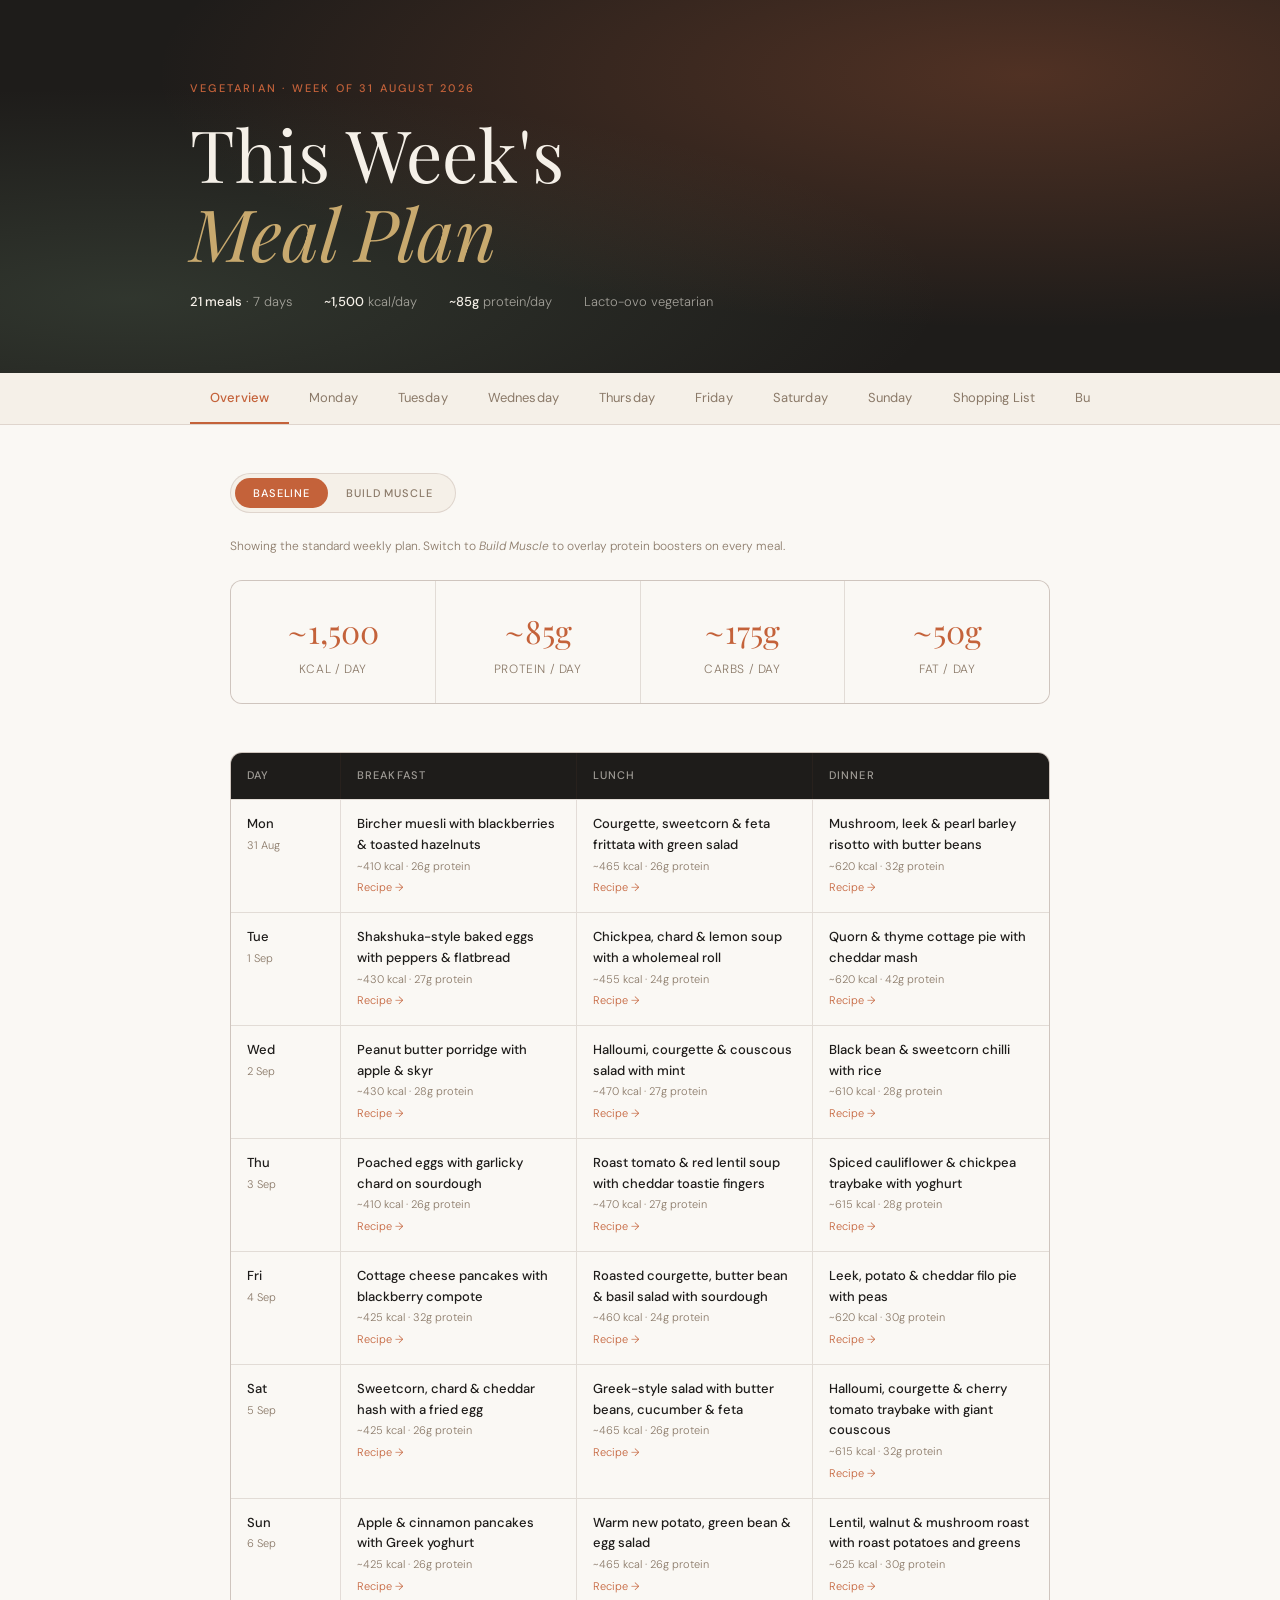
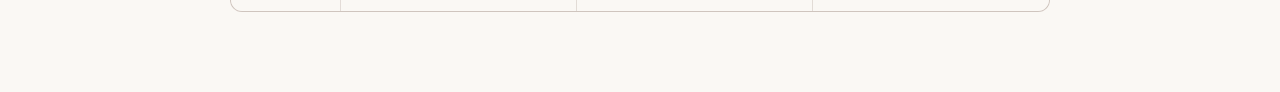
==== commit 80514769: "Weekly meal plan — week of 2026-08-28" ====
--- a/meal-plan/index.html
+++ b/meal-plan/index.html
@@ -521,11 +521,11 @@
   }
 </style>
 </head>
-<body data-week="2026-08-24">
+<body data-week="2026-08-31">
 
 <div class="hero">
   <div class="hero-inner">
-    <div class="hero-label">Vegetarian · Week of 24 August 2026</div>
+    <div class="hero-label">Vegetarian &middot; Week of 31 August 2026</div>
     <h1>This Week's<br><em>Meal Plan</em></h1>
     <div class="hero-meta">
       <span><strong>21 meals</strong> · 7 days</span>
@@ -575,94 +575,94 @@
       <div class="week-cell">Dinner</div>
     </div>
     <div class="week-row">
-      <div class="week-cell"><div class="week-day">Mon<span class="date">24 Aug</span></div></div>
-      <div class="week-cell"><div class="meal-title">Skyr, blackberry &amp; toasted oat bowl</div><div class="meal-kcal">~405 kcal · 29g protein</div><div class="meal-boost">150g extra skyr and 1 tbsp peanut butter stirred through</div><a class="meal-link" onclick="showSection('mon')">Recipe →</a></div>
-      <div class="week-cell"><div class="meal-title">Beetroot, lentil &amp; feta salad with walnuts</div><div class="meal-kcal">~465 kcal · 24g protein</div><div class="meal-boost">50g extra feta, 100g cottage cheese on the side</div><a class="meal-link" onclick="showSection('mon')">Recipe →</a></div>
-      <div class="week-cell"><div class="meal-title">Paneer, pepper &amp; spinach curry with basmati</div><div class="meal-kcal">~625 kcal · 40g protein</div><div class="meal-boost">60g extra paneer, 4 tbsp Greek yoghurt to serve</div><a class="meal-link" onclick="showSection('mon')">Recipe →</a></div>
+      <div class="week-cell"><div class="week-day">Mon<span class="date">31 Aug</span></div></div>
+      <div class="week-cell"><div class="meal-title">Bircher muesli with blackberries &amp; toasted hazelnuts</div><div class="meal-kcal">~410 kcal &middot; 26g protein</div><div class="meal-boost">100g extra Greek yoghurt and 25g protein powder stirred in</div><a class="meal-link" onclick="showSection('mon')">Recipe &rarr;</a></div>
+      <div class="week-cell"><div class="meal-title">Courgette, sweetcorn &amp; feta frittata with green salad</div><div class="meal-kcal">~465 kcal &middot; 26g protein</div><div class="meal-boost">+1 egg (4 total) and 40g extra feta</div><a class="meal-link" onclick="showSection('mon')">Recipe &rarr;</a></div>
+      <div class="week-cell"><div class="meal-title">Mushroom, leek &amp; pearl barley risotto with butter beans</div><div class="meal-kcal">~620 kcal &middot; 32g protein</div><div class="meal-boost">&frac12; tin extra butter beans and 30g extra hard cheese</div><a class="meal-link" onclick="showSection('mon')">Recipe &rarr;</a></div>
     </div>
     <div class="week-row">
-      <div class="week-cell"><div class="week-day">Tue<span class="date">25 Aug</span></div></div>
-      <div class="week-cell"><div class="meal-title">Sweetcorn fritters with poached egg &amp; tomato salsa</div><div class="meal-kcal">~425 kcal · 24g protein</div><div class="meal-boost">3 eggs instead of 2, 100g cottage cheese on the side</div><a class="meal-link" onclick="showSection('tue')">Recipe →</a></div>
-      <div class="week-cell"><div class="meal-title">Runner bean, new potato &amp; egg niçoise</div><div class="meal-kcal">~455 kcal · 25g protein</div><div class="meal-boost">+1 egg (3 total) and 30g grated cheddar</div><a class="meal-link" onclick="showSection('tue')">Recipe →</a></div>
-      <div class="week-cell"><div class="meal-title">Green lentil ragù with spaghetti</div><div class="meal-kcal">~615 kcal · 33g protein</div><div class="meal-boost">30g extra lentils, 30g hard cheese over the top</div><a class="meal-link" onclick="showSection('tue')">Recipe →</a></div>
+      <div class="week-cell"><div class="week-day">Tue<span class="date">1 Sep</span></div></div>
+      <div class="week-cell"><div class="meal-title">Shakshuka-style baked eggs with peppers &amp; flatbread</div><div class="meal-kcal">~430 kcal &middot; 27g protein</div><div class="meal-boost">3 eggs instead of 2, and 100g cottage cheese on the side</div><a class="meal-link" onclick="showSection('tue')">Recipe &rarr;</a></div>
+      <div class="week-cell"><div class="meal-title">Chickpea, chard &amp; lemon soup with a wholemeal roll</div><div class="meal-kcal">~455 kcal &middot; 24g protein</div><div class="meal-boost">100g cottage cheese on the side and 20g extra cheese in the roll</div><a class="meal-link" onclick="showSection('tue')">Recipe &rarr;</a></div>
+      <div class="week-cell"><div class="meal-title">Quorn &amp; thyme cottage pie with cheddar mash</div><div class="meal-kcal">~620 kcal &middot; 42g protein</div><div class="meal-boost">100g extra Quorn mince and 30g extra cheddar in the mash</div><a class="meal-link" onclick="showSection('tue')">Recipe &rarr;</a></div>
     </div>
     <div class="week-row">
-      <div class="week-cell"><div class="week-day">Wed<span class="date">26 Aug</span></div></div>
-      <div class="week-cell"><div class="meal-title">Cottage cheese, plum &amp; pistachio toast</div><div class="meal-kcal">~400 kcal · 28g protein</div><div class="meal-boost">100g extra cottage cheese, 25g protein powder in a shake alongside</div><a class="meal-link" onclick="showSection('wed')">Recipe →</a></div>
-      <div class="week-cell"><div class="meal-title">Pearl barley salad with halloumi, cucumber &amp; tomato</div><div class="meal-kcal">~470 kcal · 27g protein</div><div class="meal-boost">40g extra halloumi (120g total), 100g cottage cheese</div><a class="meal-link" onclick="showSection('wed')">Recipe →</a></div>
-      <div class="week-cell"><div class="meal-title">Runner bean, tomato &amp; orzo one-pot with feta</div><div class="meal-kcal">~620 kcal · 26g protein</div><div class="meal-boost">50g extra feta and 2 boiled eggs on the side</div><a class="meal-link" onclick="showSection('wed')">Recipe →</a></div>
+      <div class="week-cell"><div class="week-day">Wed<span class="date">2 Sep</span></div></div>
+      <div class="week-cell"><div class="meal-title">Peanut butter porridge with apple &amp; skyr</div><div class="meal-kcal">~430 kcal &middot; 28g protein</div><div class="meal-boost">25g protein powder in the oats and 150g extra skyr</div><a class="meal-link" onclick="showSection('wed')">Recipe &rarr;</a></div>
+      <div class="week-cell"><div class="meal-title">Halloumi, courgette &amp; couscous salad with mint</div><div class="meal-kcal">~470 kcal &middot; 27g protein</div><div class="meal-boost">40g extra halloumi (120g total) and 100g cottage cheese</div><a class="meal-link" onclick="showSection('wed')">Recipe &rarr;</a></div>
+      <div class="week-cell"><div class="meal-title">Black bean &amp; sweetcorn chilli with rice</div><div class="meal-kcal">~610 kcal &middot; 28g protein</div><div class="meal-boost">&frac12; tin extra black beans and 60g extra soured cream</div><a class="meal-link" onclick="showSection('wed')">Recipe &rarr;</a></div>
     </div>
     <div class="week-row">
-      <div class="week-cell"><div class="week-day">Thu<span class="date">27 Aug</span></div></div>
-      <div class="week-cell"><div class="meal-title">Spinach, tomato &amp; cheddar omelette with toast</div><div class="meal-kcal">~420 kcal · 30g protein</div><div class="meal-boost">4 eggs instead of 3, 20g extra cheddar</div><a class="meal-link" onclick="showSection('thu')">Recipe →</a></div>
-      <div class="week-cell"><div class="meal-title">Curried sweetcorn &amp; potato chowder with a roll</div><div class="meal-kcal">~460 kcal · 20g protein</div><div class="meal-boost">100g extra peas, 100g cottage cheese on the side</div><a class="meal-link" onclick="showSection('thu')">Recipe →</a></div>
-      <div class="week-cell"><div class="meal-title">Quorn &amp; aubergine moussaka-style bake</div><div class="meal-kcal">~620 kcal · 42g protein</div><div class="meal-boost">100g extra Quorn mince, 50g extra Greek yoghurt in the topping</div><a class="meal-link" onclick="showSection('thu')">Recipe →</a></div>
+      <div class="week-cell"><div class="week-day">Thu<span class="date">3 Sep</span></div></div>
+      <div class="week-cell"><div class="meal-title">Poached eggs with garlicky chard on sourdough</div><div class="meal-kcal">~410 kcal &middot; 26g protein</div><div class="meal-boost">3 eggs instead of 2 and 30g crumbled feta over the chard</div><a class="meal-link" onclick="showSection('thu')">Recipe &rarr;</a></div>
+      <div class="week-cell"><div class="meal-title">Roast tomato &amp; red lentil soup with cheddar toastie fingers</div><div class="meal-kcal">~470 kcal &middot; 27g protein</div><div class="meal-boost">30g extra cheddar in the toastie and 100g cottage cheese alongside</div><a class="meal-link" onclick="showSection('thu')">Recipe &rarr;</a></div>
+      <div class="week-cell"><div class="meal-title">Spiced cauliflower &amp; chickpea traybake with yoghurt</div><div class="meal-kcal">~615 kcal &middot; 28g protein</div><div class="meal-boost">&frac12; tin extra chickpeas and 100g extra Greek yoghurt</div><a class="meal-link" onclick="showSection('thu')">Recipe &rarr;</a></div>
     </div>
     <div class="week-row">
-      <div class="week-cell"><div class="week-day">Fri<span class="date">28 Aug</span></div></div>
-      <div class="week-cell"><div class="meal-title">Greek yoghurt, plum &amp; pistachio bowl with granola</div><div class="meal-kcal">~410 kcal · 26g protein</div><div class="meal-boost">25g protein powder stirred in, 80g extra Greek yoghurt</div><a class="meal-link" onclick="showSection('fri')">Recipe →</a></div>
-      <div class="week-cell"><div class="meal-title">Roasted beetroot, hummus &amp; rocket wrap with egg</div><div class="meal-kcal">~455 kcal · 24g protein</div><div class="meal-boost">+1 egg (3 total) and 40g extra hummus</div><a class="meal-link" onclick="showSection('fri')">Recipe →</a></div>
-      <div class="week-cell"><div class="meal-title">Aubergine parmigiana with garlic ciabatta</div><div class="meal-kcal">~630 kcal · 30g protein</div><div class="meal-boost">½ ball extra mozzarella, 100g cottage cheese on the side</div><a class="meal-link" onclick="showSection('fri')">Recipe →</a></div>
+      <div class="week-cell"><div class="week-day">Fri<span class="date">4 Sep</span></div></div>
+      <div class="week-cell"><div class="meal-title">Cottage cheese pancakes with blackberry compote</div><div class="meal-kcal">~425 kcal &middot; 32g protein</div><div class="meal-boost">+1 egg in the batter and 100g extra cottage cheese on the side</div><a class="meal-link" onclick="showSection('fri')">Recipe &rarr;</a></div>
+      <div class="week-cell"><div class="meal-title">Roasted courgette, butter bean &amp; basil salad with sourdough</div><div class="meal-kcal">~460 kcal &middot; 24g protein</div><div class="meal-boost">&frac12; tin extra butter beans and 40g feta crumbled over</div><a class="meal-link" onclick="showSection('fri')">Recipe &rarr;</a></div>
+      <div class="week-cell"><div class="meal-title">Leek, potato &amp; cheddar filo pie with peas</div><div class="meal-kcal">~620 kcal &middot; 30g protein</div><div class="meal-boost">40g extra cheddar and 2 boiled eggs folded into the filling</div><a class="meal-link" onclick="showSection('fri')">Recipe &rarr;</a></div>
     </div>
     <div class="week-row">
-      <div class="week-cell"><div class="week-day">Sat<span class="date">29 Aug</span></div></div>
-      <div class="week-cell"><div class="meal-title">Corn, spring onion &amp; cheddar breakfast quesadilla</div><div class="meal-kcal">~425 kcal · 25g protein</div><div class="meal-boost">+1 egg (2 total) and 20g extra cheddar</div><a class="meal-link" onclick="showSection('sat')">Recipe →</a></div>
-      <div class="week-cell"><div class="meal-title">Ploughman's plate — cheddar, pickle &amp; tomato salad</div><div class="meal-kcal">~465 kcal · 25g protein</div><div class="meal-boost">40g extra cheddar, 2 boiled eggs on the plate</div><a class="meal-link" onclick="showSection('sat')">Recipe →</a></div>
-      <div class="week-cell"><div class="meal-title">Squash &amp; chickpea tagine with couscous</div><div class="meal-kcal">~610 kcal · 28g protein</div><div class="meal-boost">½ tin extra chickpeas, 100g extra Greek yoghurt</div><a class="meal-link" onclick="showSection('sat')">Recipe →</a></div>
+      <div class="week-cell"><div class="week-day">Sat<span class="date">5 Sep</span></div></div>
+      <div class="week-cell"><div class="meal-title">Sweetcorn, chard &amp; cheddar hash with a fried egg</div><div class="meal-kcal">~425 kcal &middot; 26g protein</div><div class="meal-boost">+1 egg (2 total) and 25g extra cheddar</div><a class="meal-link" onclick="showSection('sat')">Recipe &rarr;</a></div>
+      <div class="week-cell"><div class="meal-title">Greek-style salad with butter beans, cucumber &amp; feta</div><div class="meal-kcal">~465 kcal &middot; 26g protein</div><div class="meal-boost">2 boiled eggs on the plate and 30g extra feta</div><a class="meal-link" onclick="showSection('sat')">Recipe &rarr;</a></div>
+      <div class="week-cell"><div class="meal-title">Halloumi, courgette &amp; cherry tomato traybake with giant couscous</div><div class="meal-kcal">~615 kcal &middot; 32g protein</div><div class="meal-boost">50g extra halloumi and 100g Greek yoghurt to serve</div><a class="meal-link" onclick="showSection('sat')">Recipe &rarr;</a></div>
     </div>
     <div class="week-row">
-      <div class="week-cell"><div class="week-day">Sun<span class="date">30 Aug</span></div></div>
-      <div class="week-cell"><div class="meal-title">French toast with roasted plums &amp; Greek yoghurt</div><div class="meal-kcal">~420 kcal · 24g protein</div><div class="meal-boost">3 eggs in the custard, 100g extra Greek yoghurt</div><a class="meal-link" onclick="showSection('sun')">Recipe →</a></div>
-      <div class="week-cell"><div class="meal-title">Sweet potato, chickpea &amp; tahini salad bowl</div><div class="meal-kcal">~460 kcal · 20g protein</div><div class="meal-boost">½ tin extra chickpeas, 100g cottage cheese</div><a class="meal-link" onclick="showSection('sun')">Recipe →</a></div>
-      <div class="week-cell"><div class="meal-title">Spinach &amp; ricotta stuffed pasta shells</div><div class="meal-kcal">~620 kcal · 32g protein</div><div class="meal-boost">100g extra ricotta and 30g hard cheese</div><a class="meal-link" onclick="showSection('sun')">Recipe →</a></div>
+      <div class="week-cell"><div class="week-day">Sun<span class="date">6 Sep</span></div></div>
+      <div class="week-cell"><div class="meal-title">Apple &amp; cinnamon pancakes with Greek yoghurt</div><div class="meal-kcal">~425 kcal &middot; 26g protein</div><div class="meal-boost">25g protein powder in the batter and 100g extra Greek yoghurt</div><a class="meal-link" onclick="showSection('sun')">Recipe &rarr;</a></div>
+      <div class="week-cell"><div class="meal-title">Warm new potato, green bean &amp; egg salad</div><div class="meal-kcal">~465 kcal &middot; 26g protein</div><div class="meal-boost">+1 egg (3 total) and 100g cottage cheese on the side</div><a class="meal-link" onclick="showSection('sun')">Recipe &rarr;</a></div>
+      <div class="week-cell"><div class="meal-title">Lentil, walnut &amp; mushroom roast with roast potatoes and greens</div><div class="meal-kcal">~625 kcal &middot; 30g protein</div><div class="meal-boost">50g extra lentils in the roast and 30g hard cheese over the greens</div><a class="meal-link" onclick="showSection('sun')">Recipe &rarr;</a></div>
     </div>
   </div>
 </div>
 
 <!-- MONDAY -->
 <div id="mon" class="section">
-  <div class="day-header"><div class="day-title">Monday</div><div class="day-date">24 August 2026</div></div>
+  <div class="day-header"><div class="day-title">Monday</div><div class="day-date">31 August 2026</div></div>
   <div class="meals-grid">
     <div class="recipe-card">
       <div class="recipe-card-head" onclick="toggleRecipe(this)">
         <div class="recipe-type">Breakfast</div>
-        <div class="recipe-name">Skyr, blackberry &amp; toasted oat bowl</div>
-        <div class="recipe-meta"><span>~405 kcal · 29g protein</span><span class="recipe-toggle">▾</span></div>
+        <div class="recipe-name">Bircher muesli with blackberries &amp; toasted hazelnuts</div>
+        <div class="recipe-meta"><span>~410 kcal &middot; 26g protein</span><span class="recipe-toggle">&#9662;</span></div>
       </div>
       <div class="recipe-body">
         <div class="recipe-section">Ingredients</div>
-        <ul class="ing-list"><li>170g natural skyr</li><li>100g blackberries</li><li>40g rolled oats</li><li>1 tbsp flaked almonds</li><li>1 tbsp mixed seeds</li><li>1 tsp honey</li><li>½ tsp vanilla extract</li><li>Pinch of cinnamon</li></ul>
+        <ul class="ing-list"><li>50g rolled oats</li><li>150g Greek yoghurt (plus 50g to finish)</li><li>80ml whole milk</li><li>100g blackberries</li><li>20g hazelnuts, roughly chopped</li><li>1 tbsp mixed seeds</li><li>1 tsp honey</li><li>Squeeze of lemon</li><li>Pinch of cinnamon</li></ul>
         <div class="recipe-section">Method</div>
-        <ol class="step-list"><li>Toast the oats and almonds in a dry frying pan over medium heat, 3–4 mins, shaking often, until they smell nutty and turn a shade darker. Tip onto a plate to cool and crisp.</li><li>Crush half the blackberries with a fork and a drop of the honey until they slump into a rough compote.</li><li>Stir the vanilla through the skyr, spoon into a bowl and ripple the crushed berries through it.</li><li>Pile the toasted oats, almonds, seeds and remaining whole berries on top, and finish with the rest of the honey and the cinnamon.</li></ol>
-        <div class="tip">Toasting the oats dry rather than soaking them gives you granola texture without the sugar and oil a shop-bought bag carries — and it takes four minutes.</div>
+        <ol class="step-list"><li>The night before, stir the oats, 150g of the yoghurt, the milk, cinnamon and a squeeze of lemon together in a bowl or jar. Cover and refrigerate.</li><li>In the morning, toast the hazelnuts in a dry pan for 3&ndash;4 mins until they smell warm and the skins loosen. Tip onto a plate to cool.</li><li>Crush half the blackberries with the honey so they collapse into a rough compote, and ripple it through the softened oats.</li><li>Top with the remaining yoghurt, whole blackberries, hazelnuts and seeds.</li></ol>
+        <div class="tip">Soaked oats swell overnight and thicken as they go &mdash; if it looks stiff in the morning, loosen it with a splash of milk rather than adding more yoghurt, which would just make it heavier.</div>
       </div>
     </div>
     <div class="recipe-card">
       <div class="recipe-card-head" onclick="toggleRecipe(this)">
         <div class="recipe-type">Lunch</div>
-        <div class="recipe-name">Beetroot, lentil &amp; feta salad with walnuts</div>
-        <div class="recipe-meta"><span>~465 kcal · 24g protein</span><span class="recipe-toggle">▾</span></div>
+        <div class="recipe-name">Courgette, sweetcorn &amp; feta frittata with green salad</div>
+        <div class="recipe-meta"><span>~465 kcal &middot; 26g protein</span><span class="recipe-toggle">&#9662;</span></div>
       </div>
       <div class="recipe-body">
         <div class="recipe-section">Ingredients</div>
-        <ul class="ing-list"><li>60g puy or green lentils (dry)</li><li>200g cooked beetroot, in wedges</li><li>50g feta, crumbled</li><li>25g walnuts, roughly broken</li><li>Big handful rocket</li><li>¼ red onion, finely sliced</li><li>1 tbsp olive oil</li><li>1 tsp red wine vinegar</li><li>1 tsp wholegrain mustard</li><li>Small handful flat-leaf parsley</li></ul>
+        <ul class="ing-list"><li>3 large eggs</li><li>1 courgette, coarsely grated</li><li>Kernels from 1 corn cob (~120g)</li><li>50g feta, crumbled</li><li>2 spring onions, sliced</li><li>Small handful flat-leaf parsley</li><li>1 tbsp olive oil (plus 1 tsp for the salad)</li><li>Big handful salad leaves</li><li>Squeeze of lemon</li></ul>
         <div class="recipe-section">Method</div>
-        <ol class="step-list"><li>Simmer the lentils in unsalted water for 20–22 mins until tender but still holding their shape. Drain well and season while warm.</li><li>Whisk the oil, vinegar and mustard with a pinch of salt, and toss half of it through the warm lentils so they drink it up.</li><li>Soak the sliced red onion in cold water for 5 mins to take the raw edge off, then drain.</li><li>Fold the beetroot, onion, rocket and parsley through the lentils, scatter over the feta and walnuts, and spoon the rest of the dressing across the top.</li></ol>
-        <div class="tip">Dress lentils while they're still warm — warm starch absorbs vinaigrette in a way cold lentils simply won't, so the flavour goes through the dish rather than sitting on it.</div>
+        <ol class="step-list"><li>Grate the courgette, toss with a good pinch of salt and leave in a sieve for 10 mins, then squeeze out the water in your hands &mdash; it will be a surprising amount.</li><li>Beat the eggs with plenty of pepper, then fold through the squeezed courgette, corn, spring onions, parsley and most of the feta.</li><li>Heat the oil in a small non-stick pan, pour in the mixture and cook gently for 6&ndash;7 mins until the edges set and only the centre wobbles.</li><li>Scatter the last of the feta over and finish under a hot grill for 2&ndash;3 mins. Slide out, cool a little, and serve with leaves dressed in oil and lemon.</li></ol>
+        <div class="tip">Salting and squeezing the courgette is the whole trick &mdash; skip it and the water it releases in the pan steams the egg instead of setting it, and the frittata comes out flabby.</div>
       </div>
     </div>
     <div class="recipe-card">
       <div class="recipe-card-head" onclick="toggleRecipe(this)">
         <div class="recipe-type">Dinner</div>
-        <div class="recipe-name">Paneer, pepper &amp; spinach curry with basmati</div>
-        <div class="recipe-meta"><span>~625 kcal · 40g protein</span><span class="recipe-toggle">▾</span></div>
+        <div class="recipe-name">Mushroom, leek &amp; pearl barley risotto with butter beans</div>
+        <div class="recipe-meta"><span>~620 kcal &middot; 32g protein</span><span class="recipe-toggle">&#9662;</span></div>
       </div>
       <div class="recipe-body">
         <div class="recipe-section">Ingredients</div>
-        <ul class="ing-list"><li>120g paneer, cubed</li><li>2 red peppers, sliced</li><li>100g baby spinach</li><li>200g (½ tin) chopped tomatoes</li><li>60g basmati rice (dry)</li><li>½ onion, finely chopped; 2 garlic cloves</li><li>2cm ginger, grated</li><li>1 tsp garam masala, 1 tsp ground cumin, ½ tsp turmeric, ¼ tsp chilli flakes</li><li>1 tbsp neutral oil</li><li>3 tbsp Greek yoghurt</li><li>Handful coriander</li></ul>
+        <ul class="ing-list"><li>80g pearl barley</li><li>200g chestnut mushrooms, sliced</li><li>1 leek, sliced into half-moons</li><li>&frac12; tin (200g) butter beans, drained</li><li>700ml hot vegetable stock</li><li>30g vegetarian hard cheese, grated</li><li>1 garlic clove, crushed</li><li>Few sprigs thyme, leaves picked</li><li>1 tbsp olive oil</li><li>15g butter</li><li>Squeeze of lemon</li><li>Small handful parsley</li></ul>
         <div class="recipe-section">Method</div>
-        <ol class="step-list"><li>Rinse the rice, then cook in salted water with the lid on for 11 mins and leave to rest off the heat.</li><li>Fry the paneer in half the oil over a decent heat until golden on two or three sides, then lift out — it finishes cooking in the sauce.</li><li>Soften the onion in the rest of the oil for 6 mins, add the garlic, ginger and spices and fry 1 min, then add the peppers and cook 5 mins more.</li><li>Tip in the tomatoes with a splash of water and simmer 10 mins, return the paneer, wilt the spinach through, and serve over the rice with the yoghurt and coriander.</li></ol>
-        <div class="tip">Paneer squeaks and toughens if it boils, so brown it first and add it back at the end — a couple of minutes in the sauce is all it needs to take on flavour while staying tender.</div>
+        <ol class="step-list"><li>Fry the mushrooms in the oil over a high heat, in two batches so they colour rather than stew, and set aside with a pinch of salt.</li><li>Turn the heat down, melt the butter and soften the leek for 8 mins with the garlic and thyme until sweet and collapsed.</li><li>Stir in the barley, then add the hot stock a ladleful at a time, stirring now and then, for 30&ndash;35 mins until the grains are tender but still have a little bite.</li><li>Return the mushrooms, fold in the butter beans to heat through, then beat in the cheese, a squeeze of lemon and the parsley off the heat.</li></ol>
+        <div class="tip">Pearl barley never goes as creamy as arborio and doesn't need to &mdash; it holds its shape and gives you a chewier, nuttier bowl for about a third of the price.</div>
       </div>
     </div>
   </div>
@@ -670,48 +670,48 @@
 
 <!-- TUESDAY -->
 <div id="tue" class="section">
-  <div class="day-header"><div class="day-title">Tuesday</div><div class="day-date">25 August 2026</div></div>
+  <div class="day-header"><div class="day-title">Tuesday</div><div class="day-date">1 September 2026</div></div>
   <div class="meals-grid">
     <div class="recipe-card">
       <div class="recipe-card-head" onclick="toggleRecipe(this)">
         <div class="recipe-type">Breakfast</div>
-        <div class="recipe-name">Sweetcorn fritters with poached egg &amp; tomato salsa</div>
-        <div class="recipe-meta"><span>~425 kcal · 24g protein</span><span class="recipe-toggle">▾</span></div>
+        <div class="recipe-name">Shakshuka-style baked eggs with peppers &amp; flatbread</div>
+        <div class="recipe-meta"><span>~430 kcal &middot; 27g protein</span><span class="recipe-toggle">&#9662;</span></div>
       </div>
       <div class="recipe-body">
         <div class="recipe-section">Ingredients</div>
-        <ul class="ing-list"><li>Kernels from 1 corn cob (~150g)</li><li>2 large eggs (1 for the batter, 1 to poach)</li><li>40g plain flour</li><li>½ tsp baking powder</li><li>2 spring onions, sliced</li><li>100g cherry tomatoes, quartered</li><li>Squeeze of lime</li><li>Small handful coriander</li><li>1 tbsp neutral oil</li></ul>
+        <ul class="ing-list"><li>2 large eggs</li><li>1 red pepper, sliced</li><li>200g (&frac12; tin) chopped tomatoes</li><li>&frac12; onion, sliced</li><li>1 garlic clove, sliced</li><li>1 tsp smoked paprika</li><li>&frac12; tsp ground cumin</li><li>Pinch of chilli flakes</li><li>1 tbsp olive oil</li><li>30g feta, crumbled</li><li>1 flatbread</li><li>Handful coriander</li></ul>
         <div class="recipe-section">Method</div>
-        <ol class="step-list"><li>Stand the cob upright and run a knife down it to strip the kernels. Mix them with the flour, baking powder, one egg, the spring onions and plenty of pepper into a thick batter.</li><li>Toss the tomatoes with the lime, coriander and a pinch of salt, and leave to sit while you cook.</li><li>Fry three spoonfuls of batter in the oil over medium heat, 2–3 mins a side, until deep golden and set through.</li><li>Poach the second egg in barely-simmering water for 3 mins, then serve it on the fritters with the salsa spooned over.</li></ol>
-        <div class="tip">Fresh corn cut straight off the cob has a milky sweetness frozen kernels lose — late August is peak British sweetcorn, so it's worth the two minutes with a knife.</div>
+        <ol class="step-list"><li>Soften the onion and pepper in the oil in a small frying pan over medium heat for 10 mins until they slump and start to catch at the edges.</li><li>Add the garlic and spices, fry for 1 min until fragrant, then tip in the tomatoes with a splash of water and simmer 8&ndash;10 mins until thick enough to hold a trench.</li><li>Make two wells, crack in the eggs, cover the pan and cook 5&ndash;6 mins until the whites are just set and the yolks still loose.</li><li>Crumble the feta over, scatter the coriander, and warm the flatbread in a dry pan to scoop it all up.</li></ol>
+        <div class="tip">Cook the sauce down further than feels necessary before the eggs go in &mdash; a watery base spreads the eggs thin and they poach unevenly instead of sitting proud.</div>
       </div>
     </div>
     <div class="recipe-card">
       <div class="recipe-card-head" onclick="toggleRecipe(this)">
         <div class="recipe-type">Lunch</div>
-        <div class="recipe-name">Runner bean, new potato &amp; egg niçoise</div>
-        <div class="recipe-meta"><span>~455 kcal · 25g protein</span><span class="recipe-toggle">▾</span></div>
+        <div class="recipe-name">Chickpea, chard &amp; lemon soup with a wholemeal roll</div>
+        <div class="recipe-meta"><span>~455 kcal &middot; 24g protein</span><span class="recipe-toggle">&#9662;</span></div>
       </div>
       <div class="recipe-body">
         <div class="recipe-section">Ingredients</div>
-        <ul class="ing-list"><li>150g runner beans, stringed and sliced on the diagonal</li><li>200g new potatoes, halved</li><li>2 large eggs</li><li>Handful lettuce leaves</li><li>100g cherry tomatoes, halved</li><li>6 black olives</li><li>1 tbsp olive oil</li><li>1 tsp red wine vinegar</li><li>1 tsp Dijon mustard</li><li>Small handful parsley</li></ul>
+        <ul class="ing-list"><li>1 tin (400g) chickpeas, drained</li><li>150g Swiss chard, stalks diced and leaves shredded</li><li>1 onion, chopped</li><li>1 carrot, diced</li><li>2 garlic cloves, sliced</li><li>700ml vegetable stock</li><li>1 tsp ground cumin</li><li>&frac12; tsp smoked paprika</li><li>Zest and juice of &frac12; lemon</li><li>1 tbsp olive oil</li><li>1 wholemeal roll</li><li>20g mature cheddar</li><li>Small handful parsley</li></ul>
         <div class="recipe-section">Method</div>
-        <ol class="step-list"><li>Boil the potatoes for 12 mins, adding the runner beans for the last 4, then drain and let the steam escape.</li><li>Lower the eggs into the same boiling water for 7½ mins for a just-set jammy yolk, then cool under the cold tap and peel.</li><li>Whisk the oil, vinegar and mustard with salt and pepper, and toss it through the warm potatoes and beans.</li><li>Pile onto the lettuce with the tomatoes and olives, halve the eggs on top, and finish with the parsley.</li></ol>
-        <div class="tip">Runner beans need their strings run off with a peeler and a diagonal slice — cut that way they cook in four minutes and keep a squeaky bite rather than turning to khaki string.</div>
+        <ol class="step-list"><li>Soften the onion, carrot and diced chard stalks in the oil for 8 mins &mdash; the stalks take longer than the leaves, so they go in early.</li><li>Add the garlic and spices for a minute, then the chickpeas and stock. Simmer 12 mins.</li><li>Blitz roughly a third of the soup with a stick blender and stir it back in &mdash; you want body, not a purée.</li><li>Wilt the chard leaves through for 3 mins, finish with lemon zest and juice, and serve with the roll and cheddar.</li></ol>
+        <div class="tip">Blending only part of the pot gives you a thick, spoonable soup that still has whole chickpeas in it &mdash; the texture reads as more substantial than the calorie count suggests.</div>
       </div>
     </div>
     <div class="recipe-card">
       <div class="recipe-card-head" onclick="toggleRecipe(this)">
         <div class="recipe-type">Dinner</div>
-        <div class="recipe-name">Green lentil ragù with spaghetti</div>
-        <div class="recipe-meta"><span>~615 kcal · 33g protein</span><span class="recipe-toggle">▾</span></div>
+        <div class="recipe-name">Quorn &amp; thyme cottage pie with cheddar mash</div>
+        <div class="recipe-meta"><span>~620 kcal &middot; 42g protein</span><span class="recipe-toggle">&#9662;</span></div>
       </div>
       <div class="recipe-body">
         <div class="recipe-section">Ingredients</div>
-        <ul class="ing-list"><li>100g green or brown lentils (dry)</li><li>75g spaghetti (dry)</li><li>1 × 400g tin chopped tomatoes</li><li>1 carrot, finely diced</li><li>1 celery stick, finely diced</li><li>½ onion, finely chopped; 2 garlic cloves</li><li>1 tbsp tomato purée</li><li>1 tsp dried oregano, 1 bay leaf</li><li>20g vegetarian hard cheese, grated</li><li>1 tbsp olive oil</li></ul>
+        <ul class="ing-list"><li>150g Quorn mince</li><li>500g Maris Piper potatoes, peeled and chunked</li><li>1 onion, finely chopped</li><li>1 carrot, finely diced</li><li>100g frozen peas</li><li>200g (&frac12; tin) chopped tomatoes</li><li>1 tbsp tomato pur&eacute;e</li><li>300ml vegetable stock</li><li>Few sprigs thyme</li><li>1 bay leaf</li><li>30g mature cheddar, grated</li><li>40ml whole milk</li><li>15g butter</li><li>1 tbsp olive oil</li></ul>
         <div class="recipe-section">Method</div>
-        <ol class="step-list"><li>Sweat the onion, carrot and celery in the oil over a low heat for 10 mins until soft and sweet — don't rush this, it's the whole base of the sauce.</li><li>Stir in the garlic, tomato purée and oregano, cook 1 min, then add the lentils, tomatoes, bay leaf and 300ml water.</li><li>Simmer, part-covered, for 30–35 mins until the lentils are soft and the sauce is thick. Top up with water if it tightens too far.</li><li>Cook the spaghetti, drain reserving a splash of the water, and toss it through the ragù with the cheese and enough pasta water to make it glossy.</li></ol>
-        <div class="tip">This makes a generous pan — freeze half in a tub and you've bought yourself a twelve-minute dinner in a fortnight's time. Lentil ragù freezes better than almost anything else you'll cook this week.</div>
+        <ol class="step-list"><li>Boil the potatoes in salted water for 18&ndash;20 mins until a knife slides in with no resistance, then drain and steam-dry in the pan for 2 mins.</li><li>Meanwhile soften the onion and carrot in the oil for 8 mins, stir in the tomato pur&eacute;e and thyme, then add the Quorn, tomatoes, stock and bay. Simmer 15 mins until glossy and thick.</li><li>Mash the potatoes with the milk, butter and half the cheddar, and season firmly.</li><li>Stir the peas through the base, tip into a small dish, spread the mash over, rough the top up with a fork and bake at 200&deg;C for 20 mins with the rest of the cheese on top.</li></ol>
+        <div class="tip">Roughing the mash up with a fork isn't decoration &mdash; the raised ridges are what crisp and brown, so a smoothed-over top comes out pale and soft.</div>
       </div>
     </div>
   </div>
@@ -719,48 +719,48 @@
 
 <!-- WEDNESDAY -->
 <div id="wed" class="section">
-  <div class="day-header"><div class="day-title">Wednesday</div><div class="day-date">26 August 2026</div></div>
+  <div class="day-header"><div class="day-title">Wednesday</div><div class="day-date">2 September 2026</div></div>
   <div class="meals-grid">
     <div class="recipe-card">
       <div class="recipe-card-head" onclick="toggleRecipe(this)">
         <div class="recipe-type">Breakfast</div>
-        <div class="recipe-name">Cottage cheese, plum &amp; pistachio toast</div>
-        <div class="recipe-meta"><span>~400 kcal · 28g protein</span><span class="recipe-toggle">▾</span></div>
+        <div class="recipe-name">Peanut butter porridge with apple &amp; skyr</div>
+        <div class="recipe-meta"><span>~430 kcal &middot; 28g protein</span><span class="recipe-toggle">&#9662;</span></div>
       </div>
       <div class="recipe-body">
         <div class="recipe-section">Ingredients</div>
-        <ul class="ing-list"><li>150g cottage cheese</li><li>2 ripe plums, sliced</li><li>1 thick slice sourdough</li><li>20g pistachios, chopped</li><li>1 tsp honey</li><li>Pinch of cinnamon</li><li>A few mint leaves</li><li>Black pepper</li></ul>
+        <ul class="ing-list"><li>50g rolled oats</li><li>250ml whole milk</li><li>1 tbsp crunchy peanut butter</li><li>1 English apple, half grated and half sliced</li><li>100g natural skyr</li><li>1 tbsp mixed seeds</li><li>&frac12; tsp cinnamon</li><li>1 tsp honey</li><li>Pinch of salt</li></ul>
         <div class="recipe-section">Method</div>
-        <ol class="step-list"><li>Toast the sourdough well — you want it firm enough to hold a wet topping without going limp.</li><li>Season the cottage cheese with a grind of black pepper and spread it thickly over the toast.</li><li>Fan the plum slices across the top and scatter over the pistachios and mint.</li><li>Finish with the honey and a pinch of cinnamon.</li></ol>
-        <div class="tip">Cottage cheese is the quiet workhorse of a high-protein vegetarian week — around 12g of protein per 100g for very few calories. If the texture puts you off, blitz it smooth with a stick blender first.</div>
+        <ol class="step-list"><li>Simmer the oats with the milk, a pinch of salt, the cinnamon and the grated apple for 5&ndash;6 mins, stirring, until thick and creamy.</li><li>Take off the heat and beat in the peanut butter so it melts through rather than sitting in a lump.</li><li>Spoon into a bowl, top with the skyr, sliced apple and seeds.</li><li>Finish with the honey and an extra grind of cinnamon.</li></ol>
+        <div class="tip">Grating half the apple into the pan sweetens the porridge from the inside as it cooks, which means you need far less honey on top than you'd expect.</div>
       </div>
     </div>
     <div class="recipe-card">
       <div class="recipe-card-head" onclick="toggleRecipe(this)">
         <div class="recipe-type">Lunch</div>
-        <div class="recipe-name">Pearl barley salad with halloumi, cucumber &amp; tomato</div>
-        <div class="recipe-meta"><span>~470 kcal · 27g protein</span><span class="recipe-toggle">▾</span></div>
+        <div class="recipe-name">Halloumi, courgette &amp; couscous salad with mint</div>
+        <div class="recipe-meta"><span>~470 kcal &middot; 27g protein</span><span class="recipe-toggle">&#9662;</span></div>
       </div>
       <div class="recipe-body">
         <div class="recipe-section">Ingredients</div>
-        <ul class="ing-list"><li>60g pearl barley (dry)</li><li>80g halloumi, sliced</li><li>½ cucumber, diced</li><li>150g cherry tomatoes, halved</li><li>1 courgette, in half-moons</li><li>¼ red onion, finely sliced</li><li>6 black olives</li><li>1 tbsp olive oil</li><li>Juice of ½ lemon</li><li>1 tsp dried oregano</li><li>Handful mint</li></ul>
+        <ul class="ing-list"><li>80g halloumi, sliced</li><li>1 courgette, sliced into half-moons</li><li>50g couscous (dry)</li><li>100g cherry tomatoes, halved</li><li>&frac14; cucumber, diced</li><li>&frac14; red onion, finely sliced</li><li>Small handful mint, shredded</li><li>Small handful parsley</li><li>1 tbsp olive oil</li><li>Juice of &frac12; lemon</li><li>&frac12; tsp ground cumin</li></ul>
         <div class="recipe-section">Method</div>
-        <ol class="step-list"><li>Simmer the barley in salted water for 25–30 mins until tender with a slight chew, then drain and cool under the tap.</li><li>Griddle or fry the courgette in a dry hot pan until charred in patches, then set aside.</li><li>Fry the halloumi in the same pan, 2 mins a side, until deeply golden — no oil needed, it releases its own.</li><li>Toss the barley with the cucumber, tomatoes, courgette, onion, olives, oil, lemon and oregano, lay the halloumi over and tear the mint on top.</li></ol>
-        <div class="tip">Pearl barley costs about a third of most "grain salad" bases and holds dressing better than couscous. Cook a double batch — it keeps three days and turns any pile of vegetables into lunch.</div>
+        <ol class="step-list"><li>Pour 70ml boiling water over the couscous with a pinch of salt and a splash of the oil, cover, and leave 8 mins, then fork through.</li><li>Griddle or dry-fry the courgette over a high heat until charred in patches and just tender, 4&ndash;5 mins, and season.</li><li>Wipe the pan, dry it, and fry the halloumi 1&ndash;2 mins a side until deep gold &mdash; no oil needed, it releases its own.</li><li>Toss the couscous with the tomatoes, cucumber, onion, herbs, cumin, lemon and remaining oil, then lay the courgette and halloumi over the top.</li></ol>
+        <div class="tip">Halloumi goes from golden to squeaky-rubbery in about ninety seconds, so get it out of the pan while it still gives when pressed &mdash; it firms as it sits.</div>
       </div>
     </div>
     <div class="recipe-card">
       <div class="recipe-card-head" onclick="toggleRecipe(this)">
         <div class="recipe-type">Dinner</div>
-        <div class="recipe-name">Runner bean, tomato &amp; orzo one-pot with feta</div>
-        <div class="recipe-meta"><span>~620 kcal · 26g protein</span><span class="recipe-toggle">▾</span></div>
+        <div class="recipe-name">Black bean &amp; sweetcorn chilli with rice</div>
+        <div class="recipe-meta"><span>~610 kcal &middot; 28g protein</span><span class="recipe-toggle">&#9662;</span></div>
       </div>
       <div class="recipe-body">
         <div class="recipe-section">Ingredients</div>
-        <ul class="ing-list"><li>200g runner beans, stringed and sliced</li><li>75g orzo (dry)</li><li>1 × 400g tin chopped tomatoes</li><li>50g feta, crumbled</li><li>½ onion, chopped; 2 garlic cloves</li><li>1 tsp dried oregano, ½ tsp chilli flakes</li><li>300ml vegetable stock</li><li>1 tbsp olive oil</li><li>Handful basil</li></ul>
+        <ul class="ing-list"><li>1 tin (400g) black beans, drained</li><li>150g frozen sweetcorn</li><li>200g (&frac12; tin) chopped tomatoes</li><li>60g basmati rice (dry)</li><li>1 onion, chopped</li><li>1 red pepper, diced</li><li>2 garlic cloves</li><li>1 tsp chipotle paste</li><li>1 tsp ground cumin</li><li>&frac12; tsp smoked paprika</li><li>1 tbsp olive oil</li><li>40g soured cream</li><li>20g mature cheddar, grated</li><li>Handful coriander</li><li>Juice of &frac12; lime</li></ul>
         <div class="recipe-section">Method</div>
-        <ol class="step-list"><li>Soften the onion in the oil for 6 mins, then add the garlic, oregano and chilli flakes and fry until fragrant.</li><li>Add the tomatoes and stock, bring to a simmer, then stir in the orzo and runner beans.</li><li>Cook uncovered for 10–12 mins, stirring now and then so the orzo doesn't catch, until the pasta is tender and the sauce has thickened around it.</li><li>Season, crumble the feta over the top, cover for 2 mins to soften it, then tear over the basil.</li></ol>
-        <div class="tip">Orzo releases its starch straight into the sauce, which is why this thickens without cream or flour — and also why it sticks. Stir every couple of minutes and keep the heat gentle.</div>
+        <ol class="step-list"><li>Rinse the rice and cook in salted water, lid on, for 11 mins, then rest off the heat.</li><li>Soften the onion and pepper in the oil for 8 mins, add the garlic, cumin, paprika and chipotle and fry 1 min.</li><li>Add the beans and tomatoes with a splash of water and simmer 15 mins, mashing a few beans against the side of the pan to thicken it.</li><li>Stir the sweetcorn through for the last 3 mins, finish with lime, and serve over the rice with soured cream, cheddar and coriander.</li></ol>
+        <div class="tip">Mashing a spoonful of the beans is the cheapest way to thicken a chilli &mdash; the released starch does the job that a long reduction would, in a fraction of the time.</div>
       </div>
     </div>
   </div>
@@ -768,48 +768,48 @@
 
 <!-- THURSDAY -->
 <div id="thu" class="section">
-  <div class="day-header"><div class="day-title">Thursday</div><div class="day-date">27 August 2026</div></div>
+  <div class="day-header"><div class="day-title">Thursday</div><div class="day-date">3 September 2026</div></div>
   <div class="meals-grid">
     <div class="recipe-card">
       <div class="recipe-card-head" onclick="toggleRecipe(this)">
         <div class="recipe-type">Breakfast</div>
-        <div class="recipe-name">Spinach, tomato &amp; cheddar omelette with toast</div>
-        <div class="recipe-meta"><span>~420 kcal · 30g protein</span><span class="recipe-toggle">▾</span></div>
+        <div class="recipe-name">Poached eggs with garlicky chard on sourdough</div>
+        <div class="recipe-meta"><span>~410 kcal &middot; 26g protein</span><span class="recipe-toggle">&#9662;</span></div>
       </div>
       <div class="recipe-body">
         <div class="recipe-section">Ingredients</div>
-        <ul class="ing-list"><li>3 large eggs</li><li>60g baby spinach</li><li>1 large vine tomato, diced</li><li>30g mature cheddar, grated</li><li>1 slice sourdough</li><li>1 tsp butter</li><li>Small handful chives</li><li>Black pepper</li></ul>
+        <ul class="ing-list"><li>2 large eggs</li><li>150g Swiss chard, stalks and leaves separated</li><li>2 thick slices sourdough</li><li>1 garlic clove, thinly sliced</li><li>1 tbsp olive oil</li><li>10g butter</li><li>Pinch of chilli flakes</li><li>1 tsp cider vinegar (for the poaching water)</li><li>Squeeze of lemon</li><li>20g vegetarian hard cheese, shaved</li></ul>
         <div class="recipe-section">Method</div>
-        <ol class="step-list"><li>Wilt the spinach in a dry non-stick pan for a minute, tip it out and squeeze away any water — wet spinach makes a soggy omelette.</li><li>Beat the eggs with salt and pepper. Melt the butter, pour in the eggs and draw the setting edges into the middle with a spatula, tilting the pan to fill the gaps.</li><li>When the top is still just glossy, scatter the spinach, tomato and cheddar over one half and fold the omelette over.</li><li>Slide onto a plate, rest 30 seconds so the cheese melts through, and serve with the toast and chives.</li></ol>
-        <div class="tip">Take the omelette off the heat while the surface still looks slightly underdone — residual heat finishes it on the plate. That's the whole difference between creamy and rubbery.</div>
+        <ol class="step-list"><li>Slice the chard stalks and fry them in the oil for 4 mins before the leaves go anywhere near the pan &mdash; they need the head start.</li><li>Add the garlic and chilli, then the shredded leaves and a splash of water, and cook covered for 3 mins until collapsed. Finish with lemon.</li><li>Bring a pan of water to a bare simmer with the vinegar, swirl it, and slide the eggs in one at a time. Poach 3 mins for a set white and running yolk.</li><li>Toast and butter the sourdough, pile the chard on, top with the eggs and shave the cheese over.</li></ol>
+        <div class="tip">The vinegar helps the whites set fast, but the bigger factor is freshness &mdash; older eggs have looser whites that feather no matter what you add to the water.</div>
       </div>
     </div>
     <div class="recipe-card">
       <div class="recipe-card-head" onclick="toggleRecipe(this)">
         <div class="recipe-type">Lunch</div>
-        <div class="recipe-name">Curried sweetcorn &amp; potato chowder with a roll</div>
-        <div class="recipe-meta"><span>~460 kcal · 20g protein</span><span class="recipe-toggle">▾</span></div>
+        <div class="recipe-name">Roast tomato &amp; red lentil soup with cheddar toastie fingers</div>
+        <div class="recipe-meta"><span>~470 kcal &middot; 27g protein</span><span class="recipe-toggle">&#9662;</span></div>
       </div>
       <div class="recipe-body">
         <div class="recipe-section">Ingredients</div>
-        <ul class="ing-list"><li>200g frozen sweetcorn</li><li>250g new potatoes, diced</li><li>100g frozen peas</li><li>200ml whole milk</li><li>300ml vegetable stock</li><li>½ onion, chopped; 1 garlic clove</li><li>2cm ginger, grated</li><li>1 tsp mild curry powder</li><li>1 wholemeal roll</li><li>1 tsp butter</li><li>Handful coriander</li></ul>
+        <ul class="ing-list"><li>70g red lentils</li><li>6 vine tomatoes, halved</li><li>1 onion, chopped</li><li>1 carrot, diced</li><li>2 garlic cloves</li><li>600ml vegetable stock</li><li>1 tsp smoked paprika</li><li>1 tbsp olive oil</li><li>2 slices sourdough</li><li>40g mature cheddar, grated</li><li>10g butter</li><li>Small handful basil</li></ul>
         <div class="recipe-section">Method</div>
-        <ol class="step-list"><li>Soften the onion in the butter for 6 mins, then add the garlic, ginger and curry powder and fry 1 min until it smells warm and toasted.</li><li>Add the potatoes and stock and simmer 12 mins until the potatoes are tender.</li><li>Add the sweetcorn, peas and milk and heat through for 3 mins — don't let it boil hard once the milk is in.</li><li>Blitz about a third of the soup with a stick blender and stir it back in for body, then season, scatter the coriander and serve with the roll.</li></ol>
-        <div class="tip">Blending only part of a chowder gives you a thick, creamy base while keeping whole kernels and chunks of potato to chew on. Blitz the lot and you've made soup; blitz a third and you've made chowder.</div>
+        <ol class="step-list"><li>Roast the tomatoes cut-side up with the garlic, a drizzle of oil and salt at 200&deg;C for 25 mins until shrunken and caramelised at the edges.</li><li>Meanwhile soften the onion and carrot in the rest of the oil for 8 mins, add the paprika, then the lentils and stock and simmer 20 mins.</li><li>Tip in the roast tomatoes and squeezed-out garlic, blitz smooth, and loosen with a little water if needed.</li><li>Butter the bread on the outside, fill with the cheddar, fry until deeply golden on both sides, then cut into fingers for dunking.</li></ol>
+        <div class="tip">Roasting the tomatoes rather than simmering them concentrates the sugars and drives off water &mdash; it's the difference between a soup that tastes of tinned tomato and one that tastes of tomato.</div>
       </div>
     </div>
     <div class="recipe-card">
       <div class="recipe-card-head" onclick="toggleRecipe(this)">
         <div class="recipe-type">Dinner</div>
-        <div class="recipe-name">Quorn &amp; aubergine moussaka-style bake</div>
-        <div class="recipe-meta"><span>~620 kcal · 42g protein</span><span class="recipe-toggle">▾</span></div>
+        <div class="recipe-name">Spiced cauliflower &amp; chickpea traybake with yoghurt</div>
+        <div class="recipe-meta"><span>~615 kcal &middot; 28g protein</span><span class="recipe-toggle">&#9662;</span></div>
       </div>
       <div class="recipe-body">
         <div class="recipe-section">Ingredients</div>
-        <ul class="ing-list"><li>200g Quorn mince</li><li>1 aubergine, sliced into rounds</li><li>1 × 400g tin chopped tomatoes</li><li>½ onion, chopped; 2 garlic cloves</li><li>1 tsp dried oregano, ½ tsp ground cinnamon</li><li>1 tbsp tomato purée</li><li>100g Greek yoghurt</li><li>1 large egg</li><li>30g mature cheddar, grated</li><li>1 tbsp olive oil</li><li>Handful salad leaves to serve</li></ul>
+        <ul class="ing-list"><li>&frac12; cauliflower, in florets</li><li>1 tin (400g) chickpeas, drained and dried</li><li>1 red onion, in wedges</li><li>1 red pepper, in chunks</li><li>2 tsp ras el hanout</li><li>&frac12; tsp turmeric</li><li>2 tbsp olive oil</li><li>120g Greek yoghurt</li><li>1 garlic clove, crushed</li><li>Juice of &frac12; lemon</li><li>20g flaked almonds</li><li>1 flatbread</li><li>Handful coriander</li></ul>
         <div class="recipe-section">Method</div>
-        <ol class="step-list"><li>Heat oven to 200°C. Brush the aubergine slices with oil, spread on a tray and roast 20 mins until soft and browned at the edges.</li><li>Meanwhile soften the onion in a pan, add the garlic, oregano, cinnamon and tomato purée, then the Quorn mince and tomatoes. Simmer 12 mins and season well.</li><li>Beat the yoghurt with the egg and half the cheddar to make a quick topping.</li><li>Layer the mince and aubergine in a small dish, pour the topping over, scatter the rest of the cheese and bake 20 mins until set and golden. Serve with the leaves.</li></ol>
-        <div class="tip">The yoghurt-and-egg topping is a shortcut béchamel — no butter, no flour, no whisking at the stove — and it sets to the same creamy layer with a fraction of the fat and considerably more protein.</div>
+        <ol class="step-list"><li>Heat the oven to 210&deg;C. Toss the cauliflower, onion and pepper with the oil, ras el hanout, turmeric and salt, and spread out on a large tray with room between them.</li><li>Roast 20 mins, then add the chickpeas &mdash; patted properly dry &mdash; and roast a further 15 mins until they crackle and the cauliflower has brown edges.</li><li>Stir the garlic and lemon into the yoghurt with a pinch of salt.</li><li>Toast the almonds in a dry pan, scatter over the tray with the coriander, and serve with the yoghurt and a warmed flatbread.</li></ol>
+        <div class="tip">Crowding is what stops vegetables browning &mdash; if they're touching they steam. Use the biggest tray you own, or split across two, and the same ingredients taste twice as good.</div>
       </div>
     </div>
   </div>
@@ -817,48 +817,48 @@
 
 <!-- FRIDAY -->
 <div id="fri" class="section">
-  <div class="day-header"><div class="day-title">Friday</div><div class="day-date">28 August 2026</div></div>
+  <div class="day-header"><div class="day-title">Friday</div><div class="day-date">4 September 2026</div></div>
   <div class="meals-grid">
     <div class="recipe-card">
       <div class="recipe-card-head" onclick="toggleRecipe(this)">
         <div class="recipe-type">Breakfast</div>
-        <div class="recipe-name">Greek yoghurt, plum &amp; pistachio bowl with granola</div>
-        <div class="recipe-meta"><span>~410 kcal · 26g protein</span><span class="recipe-toggle">▾</span></div>
+        <div class="recipe-name">Cottage cheese pancakes with blackberry compote</div>
+        <div class="recipe-meta"><span>~425 kcal &middot; 32g protein</span><span class="recipe-toggle">&#9662;</span></div>
       </div>
       <div class="recipe-body">
         <div class="recipe-section">Ingredients</div>
-        <ul class="ing-list"><li>170g Greek yoghurt</li><li>2 ripe plums, sliced</li><li>40g granola</li><li>15g pistachios, chopped</li><li>1 tbsp mixed seeds</li><li>1 tsp honey</li><li>½ tsp vanilla extract</li></ul>
+        <ul class="ing-list"><li>150g cottage cheese</li><li>2 large eggs</li><li>40g rolled oats, blitzed to a rough flour</li><li>&frac12; tsp baking powder</li><li>&frac12; tsp vanilla extract</li><li>120g blackberries (fresh or frozen)</li><li>1 tsp honey</li><li>Squeeze of lemon</li><li>10g butter</li><li>50g Greek yoghurt, to serve</li></ul>
         <div class="recipe-section">Method</div>
-        <ol class="step-list"><li>Halve one plum and cook it cut-side down in a dry pan for 2–3 mins until it softens and caramelises slightly. Slice the other raw for contrast.</li><li>Stir the vanilla into the yoghurt and spoon it into a bowl.</li><li>Arrange the warm and the raw plums over the top.</li><li>Scatter over the granola, pistachios and seeds, and finish with the honey.</li></ol>
-        <div class="tip">Warming half the fruit and leaving half raw gives you two textures and two levels of sweetness from the same plum — a small trick that makes a five-ingredient breakfast feel composed.</div>
+        <ol class="step-list"><li>Blitz the cottage cheese, eggs, oat flour, baking powder and vanilla to a smooth, pourable batter and leave it 5 mins to thicken.</li><li>Warm the blackberries with the honey and lemon in a small pan for 4&ndash;5 mins until they burst and the juices run syrupy.</li><li>Melt the butter in a non-stick pan over medium-low heat and cook the pancakes in three or four rounds, 2 mins a side, turning when bubbles hold their shape.</li><li>Stack, spoon the compote over and add the yoghurt.</li></ol>
+        <div class="tip">These are wetter than a flour batter, so keep the heat lower than you would for ordinary pancakes &mdash; too hot and the outside sets before the middle has any chance to cook.</div>
       </div>
     </div>
     <div class="recipe-card">
       <div class="recipe-card-head" onclick="toggleRecipe(this)">
         <div class="recipe-type">Lunch</div>
-        <div class="recipe-name">Roasted beetroot, hummus &amp; rocket wrap with egg</div>
-        <div class="recipe-meta"><span>~455 kcal · 24g protein</span><span class="recipe-toggle">▾</span></div>
+        <div class="recipe-name">Roasted courgette, butter bean &amp; basil salad with sourdough</div>
+        <div class="recipe-meta"><span>~460 kcal &middot; 24g protein</span><span class="recipe-toggle">&#9662;</span></div>
       </div>
       <div class="recipe-body">
         <div class="recipe-section">Ingredients</div>
-        <ul class="ing-list"><li>1 large tortilla wrap</li><li>80g hummus</li><li>150g cooked beetroot, sliced</li><li>2 large eggs</li><li>Handful rocket</li><li>¼ red onion, sliced</li><li>1 tsp lemon juice</li><li>½ tsp cumin seeds</li><li>Black pepper</li></ul>
+        <ul class="ing-list"><li>&frac12; tin (200g) butter beans, drained</li><li>1 courgette, in thick half-moons</li><li>150g cherry tomatoes</li><li>&frac14; red onion, finely sliced</li><li>1 garlic clove, crushed</li><li>2 tbsp olive oil</li><li>1 tsp cider vinegar</li><li>Big handful basil</li><li>Handful rocket</li><li>1 thick slice sourdough</li><li>20g vegetarian hard cheese, shaved</li></ul>
         <div class="recipe-section">Method</div>
-        <ol class="step-list"><li>Boil the eggs for 8 mins, cool under the tap, peel and slice.</li><li>Toast the cumin seeds in a dry pan for 30 seconds and stir them through the hummus with the lemon juice.</li><li>Warm the wrap briefly in the same pan so it folds without cracking.</li><li>Spread the hummus down the middle, layer on the beetroot, egg, onion and rocket, season well and roll up tightly, tucking one end in.</li></ol>
-        <div class="tip">Warm the wrap for twenty seconds before filling it. Cold tortillas split along the fold; warm ones behave — which is the difference between a wrap and a plate of its contents.</div>
+        <ol class="step-list"><li>Roast the courgette and tomatoes with 1 tbsp of the oil and salt at 210&deg;C for 20 mins, until the courgette is bronzed and the tomatoes have split.</li><li>Tip the warm vegetables straight onto the butter beans with the garlic, vinegar and remaining oil, and let it all sit for 5 mins.</li><li>Soak the red onion in cold water for 5 mins to soften its bite, then drain and fold through with the basil and rocket.</li><li>Toast the sourdough, rub it with the cut side of a garlic clove if you like, and shave the cheese over the salad.</li></ol>
+        <div class="tip">Tipping hot roast veg onto cold beans warms them just enough to open up and take on the dressing &mdash; a trick that turns a tin of beans into something that tastes cooked.</div>
       </div>
     </div>
     <div class="recipe-card">
       <div class="recipe-card-head" onclick="toggleRecipe(this)">
         <div class="recipe-type">Dinner</div>
-        <div class="recipe-name">Aubergine parmigiana with garlic ciabatta</div>
-        <div class="recipe-meta"><span>~630 kcal · 30g protein</span><span class="recipe-toggle">▾</span></div>
+        <div class="recipe-name">Leek, potato &amp; cheddar filo pie with peas</div>
+        <div class="recipe-meta"><span>~620 kcal &middot; 30g protein</span><span class="recipe-toggle">&#9662;</span></div>
       </div>
       <div class="recipe-body">
         <div class="recipe-section">Ingredients</div>
-        <ul class="ing-list"><li>2 aubergines, sliced lengthways</li><li>1 × 400g tin chopped tomatoes</li><li>125g mozzarella, torn</li><li>20g vegetarian hard cheese, grated</li><li>2 garlic cloves</li><li>1 tsp dried oregano</li><li>Handful basil</li><li>½ ciabatta</li><li>1 tbsp olive oil</li><li>1 tsp butter</li></ul>
+        <ul class="ing-list"><li>2 leeks, sliced</li><li>300g potatoes, in 2cm cubes</li><li>150g frozen peas</li><li>50g mature cheddar, grated</li><li>4 sheets filo pastry</li><li>200ml whole milk</li><li>20g plain flour</li><li>25g butter (plus 15g melted, for brushing)</li><li>1 tsp Dijon or wholegrain mustard</li><li>Grating of nutmeg</li><li>Small handful chives, snipped</li></ul>
         <div class="recipe-section">Method</div>
-        <ol class="step-list"><li>Heat oven to 200°C. Brush the aubergine slices with oil and roast on trays for 25 mins, turning once, until collapsing and golden.</li><li>Simmer the tomatoes with one crushed garlic clove and the oregano for 15 mins until thick, then season and stir in most of the basil.</li><li>Layer aubergine, sauce and mozzarella twice over in a small dish, finishing with sauce and the grated hard cheese. Bake 20 mins until bubbling.</li><li>Split the ciabatta, spread with butter mashed with the remaining garlic, and bake alongside for the last 8 mins.</li></ol>
-        <div class="tip">Roasting the aubergine rather than frying it saves a startling amount of oil — aubergine is a sponge, and a fried slice soaks up three or four times what a roasted one does.</div>
+        <ol class="step-list"><li>Boil the potato cubes for 8 mins until just tender, adding the peas for the final minute, then drain.</li><li>Soften the leeks in the 25g butter for 10 mins over low heat until silky, stir in the flour and cook 1 min, then add the milk gradually to make a thick sauce.</li><li>Off the heat stir in the cheddar, mustard, nutmeg, chives, potatoes and peas, and season well. Tip into a small pie dish.</li><li>Brush each filo sheet with melted butter, scrunch loosely and lay over the top, then bake at 200&deg;C for 22&ndash;25 mins until crisp and deep gold.</li></ol>
+        <div class="tip">Scrunching the filo rather than laying it flat gives you far more surface area to crisp, and it's more forgiving &mdash; a torn sheet disappears into the ruffles.</div>
       </div>
     </div>
   </div>
@@ -866,48 +866,48 @@
 
 <!-- SATURDAY -->
 <div id="sat" class="section">
-  <div class="day-header"><div class="day-title">Saturday</div><div class="day-date">29 August 2026</div></div>
+  <div class="day-header"><div class="day-title">Saturday</div><div class="day-date">5 September 2026</div></div>
   <div class="meals-grid">
     <div class="recipe-card">
       <div class="recipe-card-head" onclick="toggleRecipe(this)">
         <div class="recipe-type">Breakfast</div>
-        <div class="recipe-name">Corn, spring onion &amp; cheddar breakfast quesadilla</div>
-        <div class="recipe-meta"><span>~425 kcal · 25g protein</span><span class="recipe-toggle">▾</span></div>
+        <div class="recipe-name">Sweetcorn, chard &amp; cheddar hash with a fried egg</div>
+        <div class="recipe-meta"><span>~425 kcal &middot; 26g protein</span><span class="recipe-toggle">&#9662;</span></div>
       </div>
       <div class="recipe-body">
         <div class="recipe-section">Ingredients</div>
-        <ul class="ing-list"><li>1 large tortilla wrap</li><li>Kernels from 1 corn cob (~150g)</li><li>40g mature cheddar, grated</li><li>1 large egg</li><li>2 spring onions, sliced</li><li>Pinch chilli flakes</li><li>½ tsp butter</li><li>Handful coriander</li><li>100g cherry tomatoes to serve</li></ul>
+        <ul class="ing-list"><li>250g new potatoes, halved</li><li>Kernels from 1 corn cob (~120g)</li><li>100g Swiss chard, shredded</li><li>1 large egg</li><li>&frac12; onion, sliced</li><li>30g mature cheddar, grated</li><li>1 tsp smoked paprika</li><li>1 tbsp olive oil</li><li>10g butter</li><li>2 spring onions, sliced</li></ul>
         <div class="recipe-section">Method</div>
-        <ol class="step-list"><li>Strip the kernels from the cob and char them in a dry pan over a high heat for 3 mins until spotted brown in places.</li><li>Beat the egg, pour it into the buttered pan and scramble softly, then stir the corn, spring onions and chilli flakes through.</li><li>Spread the mixture over half the tortilla, scatter the cheddar on top and fold the other half over.</li><li>Toast in the dry pan, 2 mins a side, pressing down, until crisp and the cheese has melted. Cut into wedges and serve with the tomatoes and coriander.</li></ol>
-        <div class="tip">Char the corn hard before it goes anywhere near the cheese — dry, high heat brings out a smoky sweetness that a gentle sauté never will.</div>
+        <ol class="step-list"><li>Boil the potatoes for 10 mins until just tender, drain well and let the steam die off &mdash; dry potatoes crisp, wet ones don't.</li><li>Fry the onion in the oil for 5 mins, add the potatoes cut-side down and leave them alone for 4&ndash;5 mins to catch and colour before turning.</li><li>Add the corn and paprika, cook 3 mins, then stir the chard through until wilted and season.</li><li>Scatter the cheddar over and cover for a minute to melt, while you fry the egg in the butter. Serve with the spring onions on top.</li></ol>
+        <div class="tip">The urge to keep stirring a hash is what stops it browning &mdash; leave the pan alone in long stretches and you get the crust that makes the dish.</div>
       </div>
     </div>
     <div class="recipe-card">
       <div class="recipe-card-head" onclick="toggleRecipe(this)">
         <div class="recipe-type">Lunch</div>
-        <div class="recipe-name">Ploughman's plate — cheddar, pickle &amp; tomato salad</div>
-        <div class="recipe-meta"><span>~465 kcal · 25g protein</span><span class="recipe-toggle">▾</span></div>
+        <div class="recipe-name">Greek-style salad with butter beans, cucumber &amp; feta</div>
+        <div class="recipe-meta"><span>~465 kcal &middot; 26g protein</span><span class="recipe-toggle">&#9662;</span></div>
       </div>
       <div class="recipe-body">
         <div class="recipe-section">Ingredients</div>
-        <ul class="ing-list"><li>80g mature cheddar</li><li>1 wholemeal roll</li><li>2 tbsp pickle or chutney</li><li>1 apple, sliced</li><li>150g cherry tomatoes, halved</li><li>Handful lettuce leaves</li><li>¼ red onion, sliced</li><li>1 tsp olive oil</li><li>1 tsp red wine vinegar</li><li>1 tsp butter</li></ul>
+        <ul class="ing-list"><li>&frac12; tin (200g) butter beans, drained</li><li>60g feta, in slabs</li><li>&frac12; cucumber, in thick chunks</li><li>150g cherry tomatoes, halved</li><li>&frac14; red onion, sliced</li><li>30g kalamata olives</li><li>1 pitta bread</li><li>1&frac12; tbsp olive oil</li><li>1 tsp red wine vinegar</li><li>&frac12; tsp dried oregano</li><li>Small handful mint</li></ul>
         <div class="recipe-section">Method</div>
-        <ol class="step-list"><li>Whisk the oil and vinegar with salt and pepper and toss it through the tomatoes, onion and lettuce.</li><li>Cut the cheddar into thick slices rather than grating it — the point of a ploughman's is texture.</li><li>Butter the roll and arrange everything on a board or a large plate: cheese, pickle, apple, salad.</li><li>Eat slowly. This one is meant to be assembled, not cooked.</li></ol>
-        <div class="tip">A no-cook lunch once a week is worth planning for deliberately — it protects Saturday from the tyranny of the hob, and a decent mature cheddar carries the plate on its own.</div>
+        <ol class="step-list"><li>Salt the tomatoes and cucumber lightly and leave 5 mins &mdash; they'll release juice that becomes half the dressing.</li><li>Add the butter beans, onion and olives, then the oil, vinegar and oregano, and turn everything over gently.</li><li>Lay the feta on top in slabs rather than crumbling it, and grind pepper over.</li><li>Warm the pitta, tear it into pieces, and use it to mop the bowl.</li></ol>
+        <div class="tip">Slabs of feta rather than crumbs mean you get distinct salty hits against the vegetables, instead of a uniformly salty salad where nothing stands out.</div>
       </div>
     </div>
     <div class="recipe-card">
       <div class="recipe-card-head" onclick="toggleRecipe(this)">
         <div class="recipe-type">Dinner</div>
-        <div class="recipe-name">Squash &amp; chickpea tagine with couscous</div>
-        <div class="recipe-meta"><span>~610 kcal · 28g protein</span><span class="recipe-toggle">▾</span></div>
+        <div class="recipe-name">Halloumi, courgette &amp; cherry tomato traybake with giant couscous</div>
+        <div class="recipe-meta"><span>~615 kcal &middot; 32g protein</span><span class="recipe-toggle">&#9662;</span></div>
       </div>
       <div class="recipe-body">
         <div class="recipe-section">Ingredients</div>
-        <ul class="ing-list"><li>400g butternut squash, cubed</li><li>1 × 400g tin chickpeas, drained</li><li>200g (½ tin) chopped tomatoes</li><li>60g couscous (dry)</li><li>½ onion, chopped; 2 garlic cloves</li><li>40g dried apricots, chopped</li><li>2 tsp ras el hanout, ½ tsp ground cinnamon</li><li>150g Greek yoghurt</li><li>250ml vegetable stock</li><li>1 tbsp olive oil</li><li>Handful coriander</li></ul>
+        <ul class="ing-list"><li>100g halloumi, in thick slices</li><li>1 courgette, in half-moons</li><li>200g cherry tomatoes</li><li>1 red onion, in wedges</li><li>70g giant couscous</li><li>1 garlic clove, crushed</li><li>2 tbsp olive oil</li><li>1 tsp dried oregano</li><li>Pinch of chilli flakes</li><li>Juice of &frac12; lemon</li><li>Handful basil</li><li>Handful rocket</li></ul>
         <div class="recipe-section">Method</div>
-        <ol class="step-list"><li>Brown the squash in the oil in a wide pan for 5 mins, then add the onion and cook 5 mins more.</li><li>Stir in the garlic, ras el hanout and cinnamon for a minute, then add the chickpeas, tomatoes, apricots and stock.</li><li>Simmer, part-covered, for 20–25 mins until the squash is tender and the sauce has reduced and darkened.</li><li>Pour boiling water over the couscous to just cover, lid on for 5 mins, then fork through. Serve the tagine over it with the yoghurt and coriander.</li></ol>
-        <div class="tip">Dried apricots do more than sweeten — they break down slightly and thicken the sauce, which is why tagines get that jammy consistency without any thickener.</div>
+        <ol class="step-list"><li>Heat the oven to 210&deg;C. Toss the courgette, tomatoes and onion with 1 tbsp oil, the oregano and chilli, and roast 20 mins.</li><li>Simmer the giant couscous in salted water for 8&ndash;9 mins until tender with a little chew, then drain and toss with the remaining oil and the garlic.</li><li>Lay the halloumi over the vegetables and return to the oven for 8&ndash;10 mins until it softens and takes colour.</li><li>Fold the couscous through the tray, squeeze the lemon over, and serve on the rocket with the basil torn across.</li></ol>
+        <div class="tip">Giant couscous holds its shape in a traybake where ordinary couscous would turn to mush, so it can go in with the juices rather than sitting underneath.</div>
       </div>
     </div>
   </div>
@@ -915,48 +915,48 @@
 
 <!-- SUNDAY -->
 <div id="sun" class="section">
-  <div class="day-header"><div class="day-title">Sunday</div><div class="day-date">30 August 2026</div></div>
+  <div class="day-header"><div class="day-title">Sunday</div><div class="day-date">6 September 2026</div></div>
   <div class="meals-grid">
     <div class="recipe-card">
       <div class="recipe-card-head" onclick="toggleRecipe(this)">
         <div class="recipe-type">Breakfast</div>
-        <div class="recipe-name">French toast with roasted plums &amp; Greek yoghurt</div>
-        <div class="recipe-meta"><span>~420 kcal · 24g protein</span><span class="recipe-toggle">▾</span></div>
+        <div class="recipe-name">Apple &amp; cinnamon pancakes with Greek yoghurt</div>
+        <div class="recipe-meta"><span>~425 kcal &middot; 26g protein</span><span class="recipe-toggle">&#9662;</span></div>
       </div>
       <div class="recipe-body">
         <div class="recipe-section">Ingredients</div>
-        <ul class="ing-list"><li>2 thick slices sourdough</li><li>2 large eggs</li><li>60ml whole milk</li><li>3 ripe plums, halved</li><li>100g Greek yoghurt</li><li>1 tsp honey</li><li>½ tsp vanilla extract</li><li>Pinch of cinnamon</li><li>1 tsp butter</li></ul>
+        <ul class="ing-list"><li>50g plain flour</li><li>1 tsp baking powder</li><li>2 large eggs</li><li>100ml whole milk</li><li>1 English apple, grated</li><li>&frac12; tsp cinnamon</li><li>&frac12; tsp vanilla extract</li><li>150g Greek yoghurt</li><li>1 tbsp mixed seeds</li><li>1 tsp honey</li><li>10g butter</li></ul>
         <div class="recipe-section">Method</div>
-        <ol class="step-list"><li>Heat oven to 200°C. Roast the plums cut-side up with the honey for 15 mins until soft and syrupy.</li><li>Beat the eggs, milk, vanilla and cinnamon in a shallow dish and soak the bread for a minute a side — long enough to be saturated, not long enough to fall apart.</li><li>Fry in the butter over medium heat, 2–3 mins a side, until deep golden and puffed.</li><li>Serve with the roasted plums, their syrup and a spoonful of Greek yoghurt.</li></ol>
-        <div class="tip">Stale bread makes better French toast than fresh. Dry crumb drinks up the custard where fresh bread turns to mush — so this is the useful ending for the end of the sourdough loaf.</div>
+        <ol class="step-list"><li>Whisk the flour, baking powder and cinnamon with the eggs and milk to a thick, smooth batter, then fold in the grated apple.</li><li>Rest the batter 10 mins &mdash; the flour hydrates and the pancakes rise better for it.</li><li>Cook in the butter over medium-low heat in small rounds, 2&ndash;3 mins a side, until risen and golden.</li><li>Stack with the yoghurt, seeds and a thread of honey.</li></ol>
+        <div class="tip">Grated apple carries water into the batter, so keep the pancakes small &mdash; a thick, wide one sets on the outside long before the middle has cooked.</div>
       </div>
     </div>
     <div class="recipe-card">
       <div class="recipe-card-head" onclick="toggleRecipe(this)">
         <div class="recipe-type">Lunch</div>
-        <div class="recipe-name">Sweet potato, chickpea &amp; tahini salad bowl</div>
-        <div class="recipe-meta"><span>~460 kcal · 20g protein</span><span class="recipe-toggle">▾</span></div>
+        <div class="recipe-name">Warm new potato, green bean &amp; egg salad</div>
+        <div class="recipe-meta"><span>~465 kcal &middot; 26g protein</span><span class="recipe-toggle">&#9662;</span></div>
       </div>
       <div class="recipe-body">
         <div class="recipe-section">Ingredients</div>
-        <ul class="ing-list"><li>250g sweet potato, cubed</li><li>½ × 400g tin chickpeas, drained</li><li>Handful rocket or salad leaves</li><li>¼ red onion, sliced</li><li>100g cherry tomatoes, halved</li><li>1 tbsp tahini</li><li>Juice of ½ lemon</li><li>1 tsp honey</li><li>1 tsp olive oil</li><li>½ tsp smoked paprika, ½ tsp ground cumin</li><li>Handful parsley</li></ul>
+        <ul class="ing-list"><li>300g new potatoes, halved</li><li>150g green beans, trimmed</li><li>2 large eggs</li><li>Handful salad leaves</li><li>&frac14; red onion, finely sliced</li><li>1 tbsp olive oil</li><li>1 tsp wholegrain mustard</li><li>1 tsp cider vinegar</li><li>1 tsp honey</li><li>Small handful parsley</li><li>20g vegetarian hard cheese, shaved</li></ul>
         <div class="recipe-section">Method</div>
-        <ol class="step-list"><li>Heat oven to 210°C. Toss the sweet potato and chickpeas with the oil, paprika and cumin and roast 25 mins, shaking halfway, until the potato is caramelised and the chickpeas have crisped.</li><li>Loosen the tahini with the lemon, honey and 2–3 tbsp cold water, whisking until it turns pale and pourable.</li><li>Pile the warm sweet potato and chickpeas over the leaves with the tomatoes and onion.</li><li>Spoon the tahini dressing generously over the top and finish with the parsley.</li></ol>
-        <div class="tip">Tahini seizes and goes claggy when liquid first hits it — keep whisking and add water a splash at a time and it loosens into a smooth, pale dressing. It always looks wrong before it comes right.</div>
+        <ol class="step-list"><li>Boil the potatoes 12&ndash;14 mins, dropping the beans in for the final 3 so they stay squeaky and bright.</li><li>Boil the eggs for 7 minutes exactly, then cool under cold running water and peel &mdash; the yolks should be set at the edge and fudgy in the middle.</li><li>Whisk the mustard, vinegar, honey and oil with salt and pepper, and toss it through the potatoes and beans while they're still hot.</li><li>Fold in the leaves, onion and parsley, halve the eggs over the top, and shave the cheese across.</li></ol>
+        <div class="tip">Warm potatoes soak up a mustard dressing the way cold ones never will &mdash; dress them straight out of the colander and the seasoning goes all the way through.</div>
       </div>
     </div>
     <div class="recipe-card">
       <div class="recipe-card-head" onclick="toggleRecipe(this)">
         <div class="recipe-type">Dinner</div>
-        <div class="recipe-name">Spinach &amp; ricotta stuffed pasta shells</div>
-        <div class="recipe-meta"><span>~620 kcal · 32g protein</span><span class="recipe-toggle">▾</span></div>
+        <div class="recipe-name">Lentil, walnut &amp; mushroom roast with roast potatoes and greens</div>
+        <div class="recipe-meta"><span>~625 kcal &middot; 30g protein</span><span class="recipe-toggle">&#9662;</span></div>
       </div>
       <div class="recipe-body">
         <div class="recipe-section">Ingredients</div>
-        <ul class="ing-list"><li>80g large pasta shells (conchiglioni)</li><li>250g ricotta</li><li>200g baby spinach</li><li>1 × 400g tin chopped tomatoes</li><li>20g vegetarian hard cheese, grated</li><li>½ onion, chopped; 2 garlic cloves</li><li>Pinch grated nutmeg</li><li>1 tsp dried oregano</li><li>1 tbsp olive oil</li><li>Handful basil</li></ul>
+        <ul class="ing-list"><li>80g puy or green lentils (dry)</li><li>150g chestnut mushrooms, finely chopped</li><li>40g walnuts, chopped</li><li>1 onion, finely chopped</li><li>1 carrot, grated</li><li>1 large egg</li><li>40g fresh breadcrumbs (from the sourdough)</li><li>Few sprigs thyme</li><li>400g potatoes, in roasting chunks</li><li>150g Swiss chard or spring greens</li><li>2 tbsp olive oil</li><li>1 tbsp tomato pur&eacute;e</li><li>1 tsp wholegrain mustard</li><li>200ml vegetable stock, for the gravy</li><li>1 tsp plain flour</li></ul>
         <div class="recipe-section">Method</div>
-        <ol class="step-list"><li>Heat oven to 190°C. Boil the shells for 8 mins — just short of al dente, they finish in the oven — then drain and cool enough to handle.</li><li>Wilt the spinach, squeeze it dry very firmly and chop, then mix with the ricotta, nutmeg, salt and plenty of pepper.</li><li>Soften the onion in the oil, add the garlic and oregano, then the tomatoes, and simmer 12 mins. Spread over the base of a small dish.</li><li>Fill each shell with the ricotta mixture, nestle them into the sauce, scatter the hard cheese over and bake 20 mins until bubbling. Tear the basil over.</li></ol>
-        <div class="tip">Squeeze the wilted spinach far harder than feels reasonable — a fistful holds a surprising amount of water, and any left behind leaks out in the oven and makes the filling watery.</div>
+        <ol class="step-list"><li>Simmer the lentils 22 mins until tender, and meanwhile parboil the potatoes 8 mins, drain, and shake them roughly in the pan to rough up the edges.</li><li>Roast the potatoes in 1 tbsp of the oil at 210&deg;C for 40 mins, turning once.</li><li>Fry the onion, carrot and mushrooms in the rest of the oil until the pan is dry, about 10 mins, then stir in the tomato pur&eacute;e, thyme and mustard. Mix with the lentils, walnuts, breadcrumbs and egg, press into a small lined tin and bake 30 mins.</li><li>Make a quick gravy by stirring the flour into the pan you fried in, then whisking in the stock. Wilt the greens in a splash of water and serve everything together.</li></ol>
+        <div class="tip">Roughing up the parboiled potatoes creates the broken, floury surface that turns properly crunchy &mdash; smooth-sided potatoes just go leathery.</div>
       </div>
     </div>
   </div>
@@ -965,7 +965,7 @@
 <!-- SHOPPING -->
 <div id="shopping" class="section">
   <div class="section-title">Shopping List</div>
-  <div class="section-sub">Everything you need for the week. Quantities for 1 person, 7 days, 21 meals. Assumes the usual staples are already in the cupboard — mixed seeds, honey, olive &amp; neutral oil, red wine vinegar, plain flour, baking powder, vegetable stock cubes, bay leaves, flaky salt and ground spices (smoked paprika, ground cumin, turmeric, cinnamon, chilli flakes and dried oregano).</div>
+  <div class="section-sub">Everything you need for the week. Quantities for 1 person, 7 days, 21 meals. Assumes the usual staples are already in the cupboard &mdash; mixed seeds, honey, olive &amp; neutral oil, red wine vinegar, plain flour, baking powder, vegetable stock cubes, bay leaves, flaky salt and ground spices (smoked paprika, ground cumin, turmeric, cinnamon, chilli flakes and dried oregano).</div>
   <button class="print-btn" onclick="printFocused('shopping')">Print shopping list</button>
   <button class="reset-btn" onclick="resetShopChecks('shopping')">Reset checks</button>
   <div class="shop-grid">
@@ -982,22 +982,22 @@
         <li>
           <label class="shop-item">
             <input type="checkbox" class="shop-check" data-section="shopping">
+            <span class="shop-name">Greek yoghurt</span>
+            <span class="shop-amount">1kg</span>
+          </label>
+        </li>
+        <li>
+          <label class="shop-item">
+            <input type="checkbox" class="shop-check" data-section="shopping">
             <span class="shop-name">Natural skyr</span>
-            <span class="shop-amount">1 × 450g pot</span>
-          </label>
-        </li>
-        <li>
-          <label class="shop-item">
-            <input type="checkbox" class="shop-check" data-section="shopping">
-            <span class="shop-name">Greek yoghurt</span>
-            <span class="shop-amount">750g</span>
+            <span class="shop-amount">1 &times; 450g pot</span>
           </label>
         </li>
         <li>
           <label class="shop-item">
             <input type="checkbox" class="shop-check" data-section="shopping">
             <span class="shop-name">Cottage cheese</span>
-            <span class="shop-amount">1 × 300g tub</span>
+            <span class="shop-amount">1 &times; 300g tub</span>
           </label>
         </li>
         <li>
@@ -1011,49 +1011,35 @@
           <label class="shop-item">
             <input type="checkbox" class="shop-check" data-section="shopping">
             <span class="shop-name">Feta</span>
-            <span class="shop-amount">1 × 200g block</span>
+            <span class="shop-amount">1 &times; 200g block</span>
           </label>
         </li>
         <li>
           <label class="shop-item">
             <input type="checkbox" class="shop-check" data-section="shopping">
             <span class="shop-name">Halloumi</span>
-            <span class="shop-amount">1 × 225g block</span>
-          </label>
-        </li>
-        <li>
-          <label class="shop-item">
-            <input type="checkbox" class="shop-check" data-section="shopping">
-            <span class="shop-name">Paneer</span>
-            <span class="shop-amount">1 × 226g block</span>
-          </label>
-        </li>
-        <li>
-          <label class="shop-item">
-            <input type="checkbox" class="shop-check" data-section="shopping">
-            <span class="shop-name">Mozzarella</span>
-            <span class="shop-amount">1 ball (125g)</span>
-          </label>
-        </li>
-        <li>
-          <label class="shop-item">
-            <input type="checkbox" class="shop-check" data-section="shopping">
-            <span class="shop-name">Ricotta</span>
-            <span class="shop-amount">1 × 250g tub</span>
+            <span class="shop-amount">2 &times; 225g blocks</span>
           </label>
         </li>
         <li>
           <label class="shop-item">
             <input type="checkbox" class="shop-check" data-section="shopping">
             <span class="shop-name">Mature cheddar</span>
-            <span class="shop-amount">200g</span>
+            <span class="shop-amount">350g</span>
           </label>
         </li>
         <li>
           <label class="shop-item">
             <input type="checkbox" class="shop-check" data-section="shopping">
             <span class="shop-name">Vegetarian hard cheese</span>
-            <span class="shop-amount">100g</span>
+            <span class="shop-amount">150g</span>
+          </label>
+        </li>
+        <li>
+          <label class="shop-item">
+            <input type="checkbox" class="shop-check" data-section="shopping">
+            <span class="shop-name">Soured cream</span>
+            <span class="shop-amount">1 &times; 300ml pot</span>
           </label>
         </li>
         <li>
@@ -1071,6 +1057,20 @@
         <li>
           <label class="shop-item">
             <input type="checkbox" class="shop-check" data-section="shopping">
+            <span class="shop-name">Quorn mince</span>
+            <span class="shop-amount">1 &times; 300g pack</span>
+          </label>
+        </li>
+        <li>
+          <label class="shop-item">
+            <input type="checkbox" class="shop-check" data-section="shopping">
+            <span class="shop-name">Red lentils (dried)</span>
+            <span class="shop-amount">500g</span>
+          </label>
+        </li>
+        <li>
+          <label class="shop-item">
+            <input type="checkbox" class="shop-check" data-section="shopping">
             <span class="shop-name">Puy or green lentils (dried)</span>
             <span class="shop-amount">500g</span>
           </label>
@@ -1079,21 +1079,49 @@
           <label class="shop-item">
             <input type="checkbox" class="shop-check" data-section="shopping">
             <span class="shop-name">Chickpeas (tin)</span>
-            <span class="shop-amount">2 × 400g</span>
-          </label>
-        </li>
-        <li>
-          <label class="shop-item">
-            <input type="checkbox" class="shop-check" data-section="shopping">
-            <span class="shop-name">Quorn mince</span>
-            <span class="shop-amount">1 × 300g pack</span>
-          </label>
-        </li>
-        <li>
-          <label class="shop-item">
-            <input type="checkbox" class="shop-check" data-section="shopping">
-            <span class="shop-name">Hummus</span>
-            <span class="shop-amount">1 × 200g tub</span>
+            <span class="shop-amount">2 &times; 400g</span>
+          </label>
+        </li>
+        <li>
+          <label class="shop-item">
+            <input type="checkbox" class="shop-check" data-section="shopping">
+            <span class="shop-name">Butter beans (tin)</span>
+            <span class="shop-amount">2 &times; 400g</span>
+          </label>
+        </li>
+        <li>
+          <label class="shop-item">
+            <input type="checkbox" class="shop-check" data-section="shopping">
+            <span class="shop-name">Black beans (tin)</span>
+            <span class="shop-amount">1 &times; 400g</span>
+          </label>
+        </li>
+        <li>
+          <label class="shop-item">
+            <input type="checkbox" class="shop-check" data-section="shopping">
+            <span class="shop-name">Walnuts</span>
+            <span class="shop-amount">100g</span>
+          </label>
+        </li>
+        <li>
+          <label class="shop-item">
+            <input type="checkbox" class="shop-check" data-section="shopping">
+            <span class="shop-name">Hazelnuts</span>
+            <span class="shop-amount">100g</span>
+          </label>
+        </li>
+        <li>
+          <label class="shop-item">
+            <input type="checkbox" class="shop-check" data-section="shopping">
+            <span class="shop-name">Flaked almonds</span>
+            <span class="shop-amount">100g</span>
+          </label>
+        </li>
+        <li>
+          <label class="shop-item">
+            <input type="checkbox" class="shop-check" data-section="shopping">
+            <span class="shop-name">Crunchy peanut butter</span>
+            <span class="shop-amount">1 jar</span>
           </label>
         </li>
       </ul>
@@ -1104,8 +1132,8 @@
         <li>
           <label class="shop-item">
             <input type="checkbox" class="shop-check" data-section="shopping">
-            <span class="shop-name">Runner beans</span>
-            <span class="shop-amount">400g</span>
+            <span class="shop-name">Courgettes</span>
+            <span class="shop-amount">5</span>
           </label>
         </li>
         <li>
@@ -1118,28 +1146,28 @@
         <li>
           <label class="shop-item">
             <input type="checkbox" class="shop-check" data-section="shopping">
-            <span class="shop-name">Cooked beetroot</span>
-            <span class="shop-amount">2 × 250g packs</span>
-          </label>
-        </li>
-        <li>
-          <label class="shop-item">
-            <input type="checkbox" class="shop-check" data-section="shopping">
-            <span class="shop-name">New potatoes</span>
-            <span class="shop-amount">750g</span>
-          </label>
-        </li>
-        <li>
-          <label class="shop-item">
-            <input type="checkbox" class="shop-check" data-section="shopping">
-            <span class="shop-name">Aubergines</span>
+            <span class="shop-name">Swiss chard</span>
+            <span class="shop-amount">2 bunches (~600g)</span>
+          </label>
+        </li>
+        <li>
+          <label class="shop-item">
+            <input type="checkbox" class="shop-check" data-section="shopping">
+            <span class="shop-name">Leeks</span>
             <span class="shop-amount">3</span>
           </label>
         </li>
         <li>
           <label class="shop-item">
             <input type="checkbox" class="shop-check" data-section="shopping">
-            <span class="shop-name">Courgette</span>
+            <span class="shop-name">Chestnut mushrooms</span>
+            <span class="shop-amount">400g</span>
+          </label>
+        </li>
+        <li>
+          <label class="shop-item">
+            <input type="checkbox" class="shop-check" data-section="shopping">
+            <span class="shop-name">Cauliflower</span>
             <span class="shop-amount">1</span>
           </label>
         </li>
@@ -1147,56 +1175,21 @@
           <label class="shop-item">
             <input type="checkbox" class="shop-check" data-section="shopping">
             <span class="shop-name">Red peppers</span>
-            <span class="shop-amount">2</span>
-          </label>
-        </li>
-        <li>
-          <label class="shop-item">
-            <input type="checkbox" class="shop-check" data-section="shopping">
-            <span class="shop-name">Butternut squash</span>
-            <span class="shop-amount">1 small (~700g)</span>
-          </label>
-        </li>
-        <li>
-          <label class="shop-item">
-            <input type="checkbox" class="shop-check" data-section="shopping">
-            <span class="shop-name">Sweet potatoes</span>
-            <span class="shop-amount">2</span>
+            <span class="shop-amount">3</span>
           </label>
         </li>
         <li>
           <label class="shop-item">
             <input type="checkbox" class="shop-check" data-section="shopping">
             <span class="shop-name">Cherry tomatoes</span>
-            <span class="shop-amount">2 × 300g</span>
-          </label>
-        </li>
-        <li>
-          <label class="shop-item">
-            <input type="checkbox" class="shop-check" data-section="shopping">
-            <span class="shop-name">Large vine tomatoes</span>
-            <span class="shop-amount">3</span>
-          </label>
-        </li>
-        <li>
-          <label class="shop-item">
-            <input type="checkbox" class="shop-check" data-section="shopping">
-            <span class="shop-name">Baby spinach</span>
-            <span class="shop-amount">2 × 240g bags</span>
-          </label>
-        </li>
-        <li>
-          <label class="shop-item">
-            <input type="checkbox" class="shop-check" data-section="shopping">
-            <span class="shop-name">Rocket</span>
-            <span class="shop-amount">1 × 100g bag</span>
-          </label>
-        </li>
-        <li>
-          <label class="shop-item">
-            <input type="checkbox" class="shop-check" data-section="shopping">
-            <span class="shop-name">Round lettuce</span>
-            <span class="shop-amount">1</span>
+            <span class="shop-amount">600g</span>
+          </label>
+        </li>
+        <li>
+          <label class="shop-item">
+            <input type="checkbox" class="shop-check" data-section="shopping">
+            <span class="shop-name">Vine tomatoes</span>
+            <span class="shop-amount">6</span>
           </label>
         </li>
         <li>
@@ -1209,15 +1202,57 @@
         <li>
           <label class="shop-item">
             <input type="checkbox" class="shop-check" data-section="shopping">
-            <span class="shop-name">Brown onions</span>
-            <span class="shop-amount">1kg bag</span>
+            <span class="shop-name">Green beans</span>
+            <span class="shop-amount">200g</span>
+          </label>
+        </li>
+        <li>
+          <label class="shop-item">
+            <input type="checkbox" class="shop-check" data-section="shopping">
+            <span class="shop-name">Salad leaves &amp; rocket</span>
+            <span class="shop-amount">2 &times; 100g bags</span>
+          </label>
+        </li>
+        <li>
+          <label class="shop-item">
+            <input type="checkbox" class="shop-check" data-section="shopping">
+            <span class="shop-name">New potatoes</span>
+            <span class="shop-amount">1kg</span>
+          </label>
+        </li>
+        <li>
+          <label class="shop-item">
+            <input type="checkbox" class="shop-check" data-section="shopping">
+            <span class="shop-name">Maris Piper potatoes</span>
+            <span class="shop-amount">1.5kg</span>
+          </label>
+        </li>
+        <li>
+          <label class="shop-item">
+            <input type="checkbox" class="shop-check" data-section="shopping">
+            <span class="shop-name">Onions</span>
+            <span class="shop-amount">6</span>
           </label>
         </li>
         <li>
           <label class="shop-item">
             <input type="checkbox" class="shop-check" data-section="shopping">
             <span class="shop-name">Red onions</span>
-            <span class="shop-amount">2</span>
+            <span class="shop-amount">3</span>
+          </label>
+        </li>
+        <li>
+          <label class="shop-item">
+            <input type="checkbox" class="shop-check" data-section="shopping">
+            <span class="shop-name">Carrots</span>
+            <span class="shop-amount">4</span>
+          </label>
+        </li>
+        <li>
+          <label class="shop-item">
+            <input type="checkbox" class="shop-check" data-section="shopping">
+            <span class="shop-name">Garlic</span>
+            <span class="shop-amount">2 bulbs</span>
           </label>
         </li>
         <li>
@@ -1230,35 +1265,7 @@
         <li>
           <label class="shop-item">
             <input type="checkbox" class="shop-check" data-section="shopping">
-            <span class="shop-name">Garlic</span>
-            <span class="shop-amount">2 bulbs</span>
-          </label>
-        </li>
-        <li>
-          <label class="shop-item">
-            <input type="checkbox" class="shop-check" data-section="shopping">
-            <span class="shop-name">Fresh ginger</span>
-            <span class="shop-amount">1 thumb</span>
-          </label>
-        </li>
-        <li>
-          <label class="shop-item">
-            <input type="checkbox" class="shop-check" data-section="shopping">
-            <span class="shop-name">Carrots</span>
-            <span class="shop-amount">3</span>
-          </label>
-        </li>
-        <li>
-          <label class="shop-item">
-            <input type="checkbox" class="shop-check" data-section="shopping">
-            <span class="shop-name">Celery</span>
-            <span class="shop-amount">1 small head</span>
-          </label>
-        </li>
-        <li>
-          <label class="shop-item">
-            <input type="checkbox" class="shop-check" data-section="shopping">
-            <span class="shop-name">Fresh basil</span>
+            <span class="shop-name">Fresh thyme</span>
             <span class="shop-amount">1 pack</span>
           </label>
         </li>
@@ -1272,7 +1279,7 @@
         <li>
           <label class="shop-item">
             <input type="checkbox" class="shop-check" data-section="shopping">
-            <span class="shop-name">Fresh coriander</span>
+            <span class="shop-name">Basil</span>
             <span class="shop-amount">1 pack</span>
           </label>
         </li>
@@ -1280,6 +1287,13 @@
           <label class="shop-item">
             <input type="checkbox" class="shop-check" data-section="shopping">
             <span class="shop-name">Flat-leaf parsley</span>
+            <span class="shop-amount">1 pack</span>
+          </label>
+        </li>
+        <li>
+          <label class="shop-item">
+            <input type="checkbox" class="shop-check" data-section="shopping">
+            <span class="shop-name">Coriander</span>
             <span class="shop-amount">1 pack</span>
           </label>
         </li>
@@ -1298,22 +1312,29 @@
         <li>
           <label class="shop-item">
             <input type="checkbox" class="shop-check" data-section="shopping">
-            <span class="shop-name">Sweetcorn</span>
+            <span class="shop-name">Garden peas</span>
+            <span class="shop-amount">1kg bag</span>
+          </label>
+        </li>
+        <li>
+          <label class="shop-item">
+            <input type="checkbox" class="shop-check" data-section="shopping">
+            <span class="shop-name">Sweetcorn kernels</span>
             <span class="shop-amount">500g bag</span>
           </label>
         </li>
         <li>
           <label class="shop-item">
             <input type="checkbox" class="shop-check" data-section="shopping">
-            <span class="shop-name">Garden peas</span>
-            <span class="shop-amount">500g bag</span>
-          </label>
-        </li>
-        <li>
-          <label class="shop-item">
-            <input type="checkbox" class="shop-check" data-section="shopping">
-            <span class="shop-name">Blackberries (back-up)</span>
-            <span class="shop-amount">300g bag</span>
+            <span class="shop-name">Blackberries</span>
+            <span class="shop-amount">350g bag</span>
+          </label>
+        </li>
+        <li>
+          <label class="shop-item">
+            <input type="checkbox" class="shop-check" data-section="shopping">
+            <span class="shop-name">Filo pastry</span>
+            <span class="shop-amount">1 &times; 270g pack</span>
           </label>
         </li>
       </ul>
@@ -1325,14 +1346,28 @@
           <label class="shop-item">
             <input type="checkbox" class="shop-check" data-section="shopping">
             <span class="shop-name">Rolled oats</span>
+            <span class="shop-amount">1kg</span>
+          </label>
+        </li>
+        <li>
+          <label class="shop-item">
+            <input type="checkbox" class="shop-check" data-section="shopping">
+            <span class="shop-name">Pearl barley</span>
             <span class="shop-amount">500g</span>
           </label>
         </li>
         <li>
           <label class="shop-item">
             <input type="checkbox" class="shop-check" data-section="shopping">
-            <span class="shop-name">Granola</span>
-            <span class="shop-amount">1 × 500g bag</span>
+            <span class="shop-name">Giant couscous</span>
+            <span class="shop-amount">300g</span>
+          </label>
+        </li>
+        <li>
+          <label class="shop-item">
+            <input type="checkbox" class="shop-check" data-section="shopping">
+            <span class="shop-name">Couscous</span>
+            <span class="shop-amount">500g</span>
           </label>
         </li>
         <li>
@@ -1345,106 +1380,43 @@
         <li>
           <label class="shop-item">
             <input type="checkbox" class="shop-check" data-section="shopping">
-            <span class="shop-name">Spaghetti</span>
-            <span class="shop-amount">500g</span>
-          </label>
-        </li>
-        <li>
-          <label class="shop-item">
-            <input type="checkbox" class="shop-check" data-section="shopping">
-            <span class="shop-name">Orzo</span>
-            <span class="shop-amount">500g</span>
-          </label>
-        </li>
-        <li>
-          <label class="shop-item">
-            <input type="checkbox" class="shop-check" data-section="shopping">
-            <span class="shop-name">Large pasta shells (conchiglioni)</span>
-            <span class="shop-amount">1 × 500g</span>
-          </label>
-        </li>
-        <li>
-          <label class="shop-item">
-            <input type="checkbox" class="shop-check" data-section="shopping">
-            <span class="shop-name">Pearl barley</span>
-            <span class="shop-amount">500g</span>
-          </label>
-        </li>
-        <li>
-          <label class="shop-item">
-            <input type="checkbox" class="shop-check" data-section="shopping">
-            <span class="shop-name">Couscous</span>
-            <span class="shop-amount">500g</span>
-          </label>
-        </li>
-        <li>
-          <label class="shop-item">
-            <input type="checkbox" class="shop-check" data-section="shopping">
-            <span class="shop-name">Chopped tomatoes (tins)</span>
-            <span class="shop-amount">6 × 400g</span>
-          </label>
-        </li>
-        <li>
-          <label class="shop-item">
-            <input type="checkbox" class="shop-check" data-section="shopping">
-            <span class="shop-name">Tomato purée</span>
+            <span class="shop-name">Chopped tomatoes (tin)</span>
+            <span class="shop-amount">3 &times; 400g</span>
+          </label>
+        </li>
+        <li>
+          <label class="shop-item">
+            <input type="checkbox" class="shop-check" data-section="shopping">
+            <span class="shop-name">Tomato pur&eacute;e</span>
             <span class="shop-amount">1 tube</span>
           </label>
         </li>
         <li>
           <label class="shop-item">
             <input type="checkbox" class="shop-check" data-section="shopping">
-            <span class="shop-name">Tahini</span>
-            <span class="shop-amount">1 × 270g jar</span>
-          </label>
-        </li>
-        <li>
-          <label class="shop-item">
-            <input type="checkbox" class="shop-check" data-section="shopping">
-            <span class="shop-name">Dried apricots</span>
-            <span class="shop-amount">100g</span>
-          </label>
-        </li>
-        <li>
-          <label class="shop-item">
-            <input type="checkbox" class="shop-check" data-section="shopping">
-            <span class="shop-name">Walnuts</span>
-            <span class="shop-amount">100g</span>
-          </label>
-        </li>
-        <li>
-          <label class="shop-item">
-            <input type="checkbox" class="shop-check" data-section="shopping">
-            <span class="shop-name">Pistachios</span>
-            <span class="shop-amount">100g</span>
-          </label>
-        </li>
-        <li>
-          <label class="shop-item">
-            <input type="checkbox" class="shop-check" data-section="shopping">
-            <span class="shop-name">Flaked almonds</span>
-            <span class="shop-amount">100g</span>
-          </label>
-        </li>
-        <li>
-          <label class="shop-item">
-            <input type="checkbox" class="shop-check" data-section="shopping">
-            <span class="shop-name">Peanut butter</span>
-            <span class="shop-amount">1 × 340g jar</span>
-          </label>
-        </li>
-        <li>
-          <label class="shop-item">
-            <input type="checkbox" class="shop-check" data-section="shopping">
-            <span class="shop-name">Black olives</span>
-            <span class="shop-amount">1 × 200g jar</span>
-          </label>
-        </li>
-        <li>
-          <label class="shop-item">
-            <input type="checkbox" class="shop-check" data-section="shopping">
-            <span class="shop-name">Pickle or chutney</span>
+            <span class="shop-name">Wholegrain &amp; Dijon mustard</span>
+            <span class="shop-amount">1 jar each</span>
+          </label>
+        </li>
+        <li>
+          <label class="shop-item">
+            <input type="checkbox" class="shop-check" data-section="shopping">
+            <span class="shop-name">Cider vinegar</span>
+            <span class="shop-amount">1 bottle</span>
+          </label>
+        </li>
+        <li>
+          <label class="shop-item">
+            <input type="checkbox" class="shop-check" data-section="shopping">
+            <span class="shop-name">Kalamata olives</span>
             <span class="shop-amount">1 jar</span>
+          </label>
+        </li>
+        <li>
+          <label class="shop-item">
+            <input type="checkbox" class="shop-check" data-section="shopping">
+            <span class="shop-name">Chipotle paste</span>
+            <span class="shop-amount">1 small jar</span>
           </label>
         </li>
         <li>
@@ -1457,29 +1429,8 @@
         <li>
           <label class="shop-item">
             <input type="checkbox" class="shop-check" data-section="shopping">
-            <span class="shop-name">Mild curry powder</span>
-            <span class="shop-amount">1 jar</span>
-          </label>
-        </li>
-        <li>
-          <label class="shop-item">
-            <input type="checkbox" class="shop-check" data-section="shopping">
-            <span class="shop-name">Garam masala</span>
-            <span class="shop-amount">1 jar</span>
-          </label>
-        </li>
-        <li>
-          <label class="shop-item">
-            <input type="checkbox" class="shop-check" data-section="shopping">
-            <span class="shop-name">Dijon mustard</span>
-            <span class="shop-amount">1 jar</span>
-          </label>
-        </li>
-        <li>
-          <label class="shop-item">
-            <input type="checkbox" class="shop-check" data-section="shopping">
-            <span class="shop-name">Wholegrain mustard</span>
-            <span class="shop-amount">1 jar</span>
+            <span class="shop-name">Vanilla extract</span>
+            <span class="shop-amount">1 small bottle</span>
           </label>
         </li>
         <li>
@@ -1492,13 +1443,6 @@
         <li>
           <label class="shop-item">
             <input type="checkbox" class="shop-check" data-section="shopping">
-            <span class="shop-name">Vanilla extract</span>
-            <span class="shop-amount">1 small bottle</span>
-          </label>
-        </li>
-        <li>
-          <label class="shop-item">
-            <input type="checkbox" class="shop-check" data-section="shopping">
             <span class="shop-name">Sourdough loaf</span>
             <span class="shop-amount">1 large (800g)</span>
           </label>
@@ -1513,14 +1457,14 @@
         <li>
           <label class="shop-item">
             <input type="checkbox" class="shop-check" data-section="shopping">
-            <span class="shop-name">Ciabatta</span>
-            <span class="shop-amount">1</span>
-          </label>
-        </li>
-        <li>
-          <label class="shop-item">
-            <input type="checkbox" class="shop-check" data-section="shopping">
-            <span class="shop-name">Large tortilla wraps</span>
+            <span class="shop-name">Flatbreads</span>
+            <span class="shop-amount">1 pack (4)</span>
+          </label>
+        </li>
+        <li>
+          <label class="shop-item">
+            <input type="checkbox" class="shop-check" data-section="shopping">
+            <span class="shop-name">Pitta breads</span>
             <span class="shop-amount">1 pack (6)</span>
           </label>
         </li>
@@ -1532,22 +1476,15 @@
         <li>
           <label class="shop-item">
             <input type="checkbox" class="shop-check" data-section="shopping">
-            <span class="shop-name">Blackberries</span>
-            <span class="shop-amount">1 × 150g punnet</span>
-          </label>
-        </li>
-        <li>
-          <label class="shop-item">
-            <input type="checkbox" class="shop-check" data-section="shopping">
-            <span class="shop-name">Plums</span>
-            <span class="shop-amount">8</span>
-          </label>
-        </li>
-        <li>
-          <label class="shop-item">
-            <input type="checkbox" class="shop-check" data-section="shopping">
-            <span class="shop-name">Apples</span>
-            <span class="shop-amount">4</span>
+            <span class="shop-name">Blackberries (fresh)</span>
+            <span class="shop-amount">1 &times; 150g punnet</span>
+          </label>
+        </li>
+        <li>
+          <label class="shop-item">
+            <input type="checkbox" class="shop-check" data-section="shopping">
+            <span class="shop-name">English apples</span>
+            <span class="shop-amount">5</span>
           </label>
         </li>
         <li>
@@ -1618,24 +1555,24 @@
     <div class="swap-card">
       <div class="swap-time">Breakfasts</div>
       <div class="swap-cols">
-        <div class="swap-col"><div class="swap-label">Baseline</div><p>Skyr &amp; blackberry oat bowl, sweetcorn fritters with poached egg, cottage cheese &amp; plum toast, spinach &amp; cheddar omelette, Greek yoghurt &amp; plum bowl, corn &amp; cheddar quesadilla, French toast with roasted plums.</p></div>
-        <div class="swap-col"><div class="swap-label">Add / swap</div><p>Add 25g whey or pea protein to the skyr bowl and the yoghurt bowl, and a spoon of peanut butter to the oats. Use an extra egg in the fritters, the omelette, the quesadilla and the French toast custard, with a tub of cottage cheese alongside the toast.</p></div>
+        <div class="swap-col"><div class="swap-label">Baseline</div><p>Blackberry &amp; hazelnut bircher, shakshuka-style baked eggs, peanut butter porridge with apple, poached eggs on chard, cottage cheese pancakes, sweetcorn &amp; chard hash, apple &amp; cinnamon pancakes.</p></div>
+        <div class="swap-col"><div class="swap-label">Add / swap</div><p>Stir 25g whey or pea protein into the bircher, the porridge and the pancake batters. Use an extra egg in the shakshuka, the hash and the cottage cheese pancakes, with a tub of cottage cheese or 100g extra yoghurt alongside.</p></div>
         <div class="swap-col"><div class="swap-label">Protein gain</div><p class="swap-gain">+10–25g</p></div>
       </div>
     </div>
     <div class="swap-card">
       <div class="swap-time">Lunches</div>
       <div class="swap-cols">
-        <div class="swap-col"><div class="swap-label">Baseline</div><p>Beetroot &amp; lentil salad with feta, runner bean niçoise, pearl barley salad with halloumi, sweetcorn chowder, beetroot &amp; hummus wrap, ploughman's plate, sweet potato &amp; tahini bowl.</p></div>
-        <div class="swap-col"><div class="swap-label">Add / swap</div><p>50g more feta on the lentil salad, an extra egg in the niçoise and the wrap, 40g more halloumi in the barley salad, extra chickpeas in the tahini bowl, and 100g cottage cheese on the side of the chowder and the ploughman's.</p></div>
+        <div class="swap-col"><div class="swap-label">Baseline</div><p>Courgette &amp; feta frittata, chickpea &amp; chard soup, halloumi &amp; couscous salad, tomato &amp; red lentil soup with toastie, courgette &amp; butter bean salad, Greek-style butter bean salad, warm potato &amp; egg salad.</p></div>
+        <div class="swap-col"><div class="swap-label">Add / swap</div><p>An extra egg in the frittata and the potato salad, 40g more halloumi in the couscous salad, 30–40g more feta on the two bean salads, extra cheddar in the toastie, and 100g cottage cheese on the side of either soup.</p></div>
         <div class="swap-col"><div class="swap-label">Protein gain</div><p class="swap-gain">+10–18g</p></div>
       </div>
     </div>
     <div class="swap-card">
       <div class="swap-time">Dinners</div>
       <div class="swap-cols">
-        <div class="swap-col"><div class="swap-label">Baseline</div><p>Paneer &amp; pepper curry, green lentil ragù, runner bean &amp; orzo one-pot, Quorn &amp; aubergine moussaka, aubergine parmigiana, squash &amp; chickpea tagine, spinach &amp; ricotta shells.</p></div>
-        <div class="swap-col"><div class="swap-label">Add / swap</div><p>60g more paneer in the curry, extra lentils and hard cheese on the ragù, more feta and two boiled eggs with the orzo, 100g more Quorn in the moussaka, extra mozzarella in the parmigiana, more chickpeas and yoghurt with the tagine, and extra ricotta in the shells.</p></div>
+        <div class="swap-col"><div class="swap-label">Baseline</div><p>Mushroom &amp; barley risotto, Quorn cottage pie, black bean &amp; sweetcorn chilli, cauliflower &amp; chickpea traybake, leek &amp; potato filo pie, halloumi traybake with giant couscous, lentil &amp; walnut roast.</p></div>
+        <div class="swap-col"><div class="swap-label">Add / swap</div><p>Half a tin more butter beans and 30g hard cheese in the risotto, 100g more Quorn and extra cheddar in the pie, more black beans and soured cream on the chilli, extra chickpeas and yoghurt on the traybakes, two boiled eggs folded into the filo pie, and more lentils in the roast.</p></div>
         <div class="swap-col"><div class="swap-label">Protein gain</div><p class="swap-gain">+8–14g</p></div>
       </div>
     </div>
@@ -1657,13 +1594,15 @@
       <ul class="shop-list">
         <li>Whey or pea protein, unflavoured <span class="shop-amount">~30 servings</span></li>
         <li>Extra free range eggs <span class="shop-amount">+6 (24 total)</span></li>
-        <li>Extra skyr <span class="shop-amount">+1 × 450g pot</span></li>
-        <li>Extra Greek yoghurt <span class="shop-amount">+750g (1.5kg total)</span></li>
+        <li>Extra skyr <span class="shop-amount">+1 × 450g pot (2 total)</span></li>
+        <li>Extra Greek yoghurt <span class="shop-amount">+1kg (2kg total)</span></li>
         <li>Cottage cheese (snack anchor) <span class="shop-amount">+900g (4 × 300g)</span></li>
-        <li>Extra paneer <span class="shop-amount">+1 block (2 total)</span></li>
+        <li>Extra halloumi <span class="shop-amount">+1 block (3 total)</span></li>
+        <li>Extra feta <span class="shop-amount">+1 block (2 total)</span></li>
         <li>Extra Quorn mince <span class="shop-amount">+1 × 300g pack</span></li>
-        <li>Extra cheddar <span class="shop-amount">+150g (350g total)</span></li>
-        <li>Raspberries (snack anchor) <span class="shop-amount">2 × 150g punnets</span></li>
+        <li>Extra cheddar <span class="shop-amount">+200g (550g total)</span></li>
+        <li>Extra tinned pulses <span class="shop-amount">+1 tin each: chickpeas, butter beans, black beans</span></li>
+        <li>Bananas (snack anchor) <span class="shop-amount">6</span></li>
         <li>Creatine monohydrate (optional) <span class="shop-amount">300g tub, 3–5g/day</span></li>
       </ul>
     </div>
@@ -1732,11 +1671,11 @@
 <!-- TRAINING WEEK SHOPPING LIST -->
 <div id="shopping-muscle" class="section">
   <div class="section-title">Training-week shopping list</div>
-  <div class="section-sub">Base list + protein boosters, merged into one. Quantities reflect the muscle-building targets — bumped items and additions are flagged.</div>
+  <div class="section-sub">Base list + protein boosters, merged into one. Quantities reflect the muscle-building targets &mdash; bumped items and additions are flagged.</div>
   <button class="print-btn" onclick="printFocused('shopping-muscle')">Print this list</button>
   <button class="reset-btn" onclick="resetShopChecks('shopping-muscle')">Reset checks</button>
   <div class="merged-key">
-    <span><span class="key-bumped">↑</span> Quantity increased from baseline</span>
+    <span><span class="key-bumped">&uarr;</span> Quantity increased from baseline</span>
     <span><span class="key-new">+</span> New item</span>
   </div>
   <div class="shop-grid">
@@ -1747,84 +1686,70 @@
           <label class="shop-item">
             <input type="checkbox" class="shop-check" data-section="shopping-muscle">
             <span class="shop-name">Free range large eggs</span>
-            <span class="shop-amount"><span class="merged-badge">↑</span>24</span>
+            <span class="shop-amount"><span class="merged-badge">&uarr;</span>24</span>
+          </label>
+        </li>
+        <li>
+          <label class="shop-item">
+            <input type="checkbox" class="shop-check" data-section="shopping-muscle">
+            <span class="shop-name">Greek yoghurt</span>
+            <span class="shop-amount"><span class="merged-badge">&uarr;</span>2kg</span>
           </label>
         </li>
         <li>
           <label class="shop-item">
             <input type="checkbox" class="shop-check" data-section="shopping-muscle">
             <span class="shop-name">Natural skyr</span>
-            <span class="shop-amount"><span class="merged-badge">↑</span>2 × 450g pots</span>
-          </label>
-        </li>
-        <li>
-          <label class="shop-item">
-            <input type="checkbox" class="shop-check" data-section="shopping-muscle">
-            <span class="shop-name">Greek yoghurt</span>
-            <span class="shop-amount"><span class="merged-badge">↑</span>1.5kg</span>
+            <span class="shop-amount"><span class="merged-badge">&uarr;</span>2 &times; 450g pots</span>
           </label>
         </li>
         <li>
           <label class="shop-item">
             <input type="checkbox" class="shop-check" data-section="shopping-muscle">
             <span class="shop-name">Cottage cheese</span>
-            <span class="shop-amount"><span class="merged-badge">↑</span>4 × 300g tubs</span>
+            <span class="shop-amount"><span class="merged-badge">&uarr;</span>4 &times; 300g tubs</span>
           </label>
         </li>
         <li>
           <label class="shop-item">
             <input type="checkbox" class="shop-check" data-section="shopping-muscle">
             <span class="shop-name">Whole milk</span>
-            <span class="shop-amount"><span class="merged-badge">↑</span>2L</span>
+            <span class="shop-amount"><span class="merged-badge">&uarr;</span>2L</span>
           </label>
         </li>
         <li>
           <label class="shop-item">
             <input type="checkbox" class="shop-check" data-section="shopping-muscle">
             <span class="shop-name">Feta</span>
-            <span class="shop-amount"><span class="merged-badge">↑</span>2 × 200g blocks</span>
+            <span class="shop-amount"><span class="merged-badge">&uarr;</span>2 &times; 200g blocks</span>
           </label>
         </li>
         <li>
           <label class="shop-item">
             <input type="checkbox" class="shop-check" data-section="shopping-muscle">
             <span class="shop-name">Halloumi</span>
-            <span class="shop-amount"><span class="merged-badge">↑</span>2 × 225g blocks</span>
-          </label>
-        </li>
-        <li>
-          <label class="shop-item">
-            <input type="checkbox" class="shop-check" data-section="shopping-muscle">
-            <span class="shop-name">Paneer</span>
-            <span class="shop-amount"><span class="merged-badge">↑</span>2 × 226g blocks</span>
-          </label>
-        </li>
-        <li>
-          <label class="shop-item">
-            <input type="checkbox" class="shop-check" data-section="shopping-muscle">
-            <span class="shop-name">Mozzarella</span>
-            <span class="shop-amount"><span class="merged-badge">↑</span>2 balls (250g)</span>
-          </label>
-        </li>
-        <li>
-          <label class="shop-item">
-            <input type="checkbox" class="shop-check" data-section="shopping-muscle">
-            <span class="shop-name">Ricotta</span>
-            <span class="shop-amount"><span class="merged-badge">↑</span>2 × 250g tubs</span>
+            <span class="shop-amount"><span class="merged-badge">&uarr;</span>3 &times; 225g blocks</span>
           </label>
         </li>
         <li>
           <label class="shop-item">
             <input type="checkbox" class="shop-check" data-section="shopping-muscle">
             <span class="shop-name">Mature cheddar</span>
-            <span class="shop-amount"><span class="merged-badge">↑</span>350g</span>
+            <span class="shop-amount"><span class="merged-badge">&uarr;</span>550g</span>
           </label>
         </li>
         <li>
           <label class="shop-item">
             <input type="checkbox" class="shop-check" data-section="shopping-muscle">
             <span class="shop-name">Vegetarian hard cheese</span>
-            <span class="shop-amount"><span class="merged-badge">↑</span>200g</span>
+            <span class="shop-amount"><span class="merged-badge">&uarr;</span>250g</span>
+          </label>
+        </li>
+        <li>
+          <label class="shop-item">
+            <input type="checkbox" class="shop-check" data-section="shopping-muscle">
+            <span class="shop-name">Soured cream</span>
+            <span class="shop-amount">1 &times; 300ml pot</span>
           </label>
         </li>
         <li>
@@ -1842,6 +1767,20 @@
         <li>
           <label class="shop-item">
             <input type="checkbox" class="shop-check" data-section="shopping-muscle">
+            <span class="shop-name">Quorn mince</span>
+            <span class="shop-amount"><span class="merged-badge">&uarr;</span>2 &times; 300g packs</span>
+          </label>
+        </li>
+        <li>
+          <label class="shop-item">
+            <input type="checkbox" class="shop-check" data-section="shopping-muscle">
+            <span class="shop-name">Red lentils (dried)</span>
+            <span class="shop-amount">500g</span>
+          </label>
+        </li>
+        <li>
+          <label class="shop-item">
+            <input type="checkbox" class="shop-check" data-section="shopping-muscle">
             <span class="shop-name">Puy or green lentils (dried)</span>
             <span class="shop-amount">500g</span>
           </label>
@@ -1850,21 +1789,49 @@
           <label class="shop-item">
             <input type="checkbox" class="shop-check" data-section="shopping-muscle">
             <span class="shop-name">Chickpeas (tin)</span>
-            <span class="shop-amount"><span class="merged-badge">↑</span>4 × 400g</span>
-          </label>
-        </li>
-        <li>
-          <label class="shop-item">
-            <input type="checkbox" class="shop-check" data-section="shopping-muscle">
-            <span class="shop-name">Quorn mince</span>
-            <span class="shop-amount"><span class="merged-badge">↑</span>2 × 300g packs</span>
-          </label>
-        </li>
-        <li>
-          <label class="shop-item">
-            <input type="checkbox" class="shop-check" data-section="shopping-muscle">
-            <span class="shop-name">Hummus</span>
-            <span class="shop-amount"><span class="merged-badge">↑</span>2 × 200g tubs</span>
+            <span class="shop-amount"><span class="merged-badge">&uarr;</span>3 &times; 400g</span>
+          </label>
+        </li>
+        <li>
+          <label class="shop-item">
+            <input type="checkbox" class="shop-check" data-section="shopping-muscle">
+            <span class="shop-name">Butter beans (tin)</span>
+            <span class="shop-amount"><span class="merged-badge">&uarr;</span>3 &times; 400g</span>
+          </label>
+        </li>
+        <li>
+          <label class="shop-item">
+            <input type="checkbox" class="shop-check" data-section="shopping-muscle">
+            <span class="shop-name">Black beans (tin)</span>
+            <span class="shop-amount"><span class="merged-badge">&uarr;</span>2 &times; 400g</span>
+          </label>
+        </li>
+        <li>
+          <label class="shop-item">
+            <input type="checkbox" class="shop-check" data-section="shopping-muscle">
+            <span class="shop-name">Walnuts</span>
+            <span class="shop-amount">100g</span>
+          </label>
+        </li>
+        <li>
+          <label class="shop-item">
+            <input type="checkbox" class="shop-check" data-section="shopping-muscle">
+            <span class="shop-name">Hazelnuts</span>
+            <span class="shop-amount">100g</span>
+          </label>
+        </li>
+        <li>
+          <label class="shop-item">
+            <input type="checkbox" class="shop-check" data-section="shopping-muscle">
+            <span class="shop-name">Flaked almonds</span>
+            <span class="shop-amount">100g</span>
+          </label>
+        </li>
+        <li>
+          <label class="shop-item">
+            <input type="checkbox" class="shop-check" data-section="shopping-muscle">
+            <span class="shop-name">Crunchy peanut butter</span>
+            <span class="shop-amount">1 jar</span>
           </label>
         </li>
       </ul>
@@ -1875,8 +1842,8 @@
         <li>
           <label class="shop-item">
             <input type="checkbox" class="shop-check" data-section="shopping-muscle">
-            <span class="shop-name">Runner beans</span>
-            <span class="shop-amount">400g</span>
+            <span class="shop-name">Courgettes</span>
+            <span class="shop-amount">5</span>
           </label>
         </li>
         <li>
@@ -1889,28 +1856,28 @@
         <li>
           <label class="shop-item">
             <input type="checkbox" class="shop-check" data-section="shopping-muscle">
-            <span class="shop-name">Cooked beetroot</span>
-            <span class="shop-amount">2 × 250g packs</span>
-          </label>
-        </li>
-        <li>
-          <label class="shop-item">
-            <input type="checkbox" class="shop-check" data-section="shopping-muscle">
-            <span class="shop-name">New potatoes</span>
-            <span class="shop-amount">750g</span>
-          </label>
-        </li>
-        <li>
-          <label class="shop-item">
-            <input type="checkbox" class="shop-check" data-section="shopping-muscle">
-            <span class="shop-name">Aubergines</span>
+            <span class="shop-name">Swiss chard</span>
+            <span class="shop-amount">2 bunches (~600g)</span>
+          </label>
+        </li>
+        <li>
+          <label class="shop-item">
+            <input type="checkbox" class="shop-check" data-section="shopping-muscle">
+            <span class="shop-name">Leeks</span>
             <span class="shop-amount">3</span>
           </label>
         </li>
         <li>
           <label class="shop-item">
             <input type="checkbox" class="shop-check" data-section="shopping-muscle">
-            <span class="shop-name">Courgette</span>
+            <span class="shop-name">Chestnut mushrooms</span>
+            <span class="shop-amount">400g</span>
+          </label>
+        </li>
+        <li>
+          <label class="shop-item">
+            <input type="checkbox" class="shop-check" data-section="shopping-muscle">
+            <span class="shop-name">Cauliflower</span>
             <span class="shop-amount">1</span>
           </label>
         </li>
@@ -1918,56 +1885,21 @@
           <label class="shop-item">
             <input type="checkbox" class="shop-check" data-section="shopping-muscle">
             <span class="shop-name">Red peppers</span>
-            <span class="shop-amount">2</span>
-          </label>
-        </li>
-        <li>
-          <label class="shop-item">
-            <input type="checkbox" class="shop-check" data-section="shopping-muscle">
-            <span class="shop-name">Butternut squash</span>
-            <span class="shop-amount">1 small (~700g)</span>
-          </label>
-        </li>
-        <li>
-          <label class="shop-item">
-            <input type="checkbox" class="shop-check" data-section="shopping-muscle">
-            <span class="shop-name">Sweet potatoes</span>
-            <span class="shop-amount">2</span>
+            <span class="shop-amount">3</span>
           </label>
         </li>
         <li>
           <label class="shop-item">
             <input type="checkbox" class="shop-check" data-section="shopping-muscle">
             <span class="shop-name">Cherry tomatoes</span>
-            <span class="shop-amount"><span class="merged-badge">↑</span>3 × 300g</span>
-          </label>
-        </li>
-        <li>
-          <label class="shop-item">
-            <input type="checkbox" class="shop-check" data-section="shopping-muscle">
-            <span class="shop-name">Large vine tomatoes</span>
-            <span class="shop-amount">3</span>
-          </label>
-        </li>
-        <li>
-          <label class="shop-item">
-            <input type="checkbox" class="shop-check" data-section="shopping-muscle">
-            <span class="shop-name">Baby spinach</span>
-            <span class="shop-amount">2 × 240g bags</span>
-          </label>
-        </li>
-        <li>
-          <label class="shop-item">
-            <input type="checkbox" class="shop-check" data-section="shopping-muscle">
-            <span class="shop-name">Rocket</span>
-            <span class="shop-amount">1 × 100g bag</span>
-          </label>
-        </li>
-        <li>
-          <label class="shop-item">
-            <input type="checkbox" class="shop-check" data-section="shopping-muscle">
-            <span class="shop-name">Round lettuce</span>
-            <span class="shop-amount">1</span>
+            <span class="shop-amount">600g</span>
+          </label>
+        </li>
+        <li>
+          <label class="shop-item">
+            <input type="checkbox" class="shop-check" data-section="shopping-muscle">
+            <span class="shop-name">Vine tomatoes</span>
+            <span class="shop-amount">6</span>
           </label>
         </li>
         <li>
@@ -1980,15 +1912,57 @@
         <li>
           <label class="shop-item">
             <input type="checkbox" class="shop-check" data-section="shopping-muscle">
-            <span class="shop-name">Brown onions</span>
-            <span class="shop-amount">1kg bag</span>
+            <span class="shop-name">Green beans</span>
+            <span class="shop-amount">200g</span>
+          </label>
+        </li>
+        <li>
+          <label class="shop-item">
+            <input type="checkbox" class="shop-check" data-section="shopping-muscle">
+            <span class="shop-name">Salad leaves &amp; rocket</span>
+            <span class="shop-amount">2 &times; 100g bags</span>
+          </label>
+        </li>
+        <li>
+          <label class="shop-item">
+            <input type="checkbox" class="shop-check" data-section="shopping-muscle">
+            <span class="shop-name">New potatoes</span>
+            <span class="shop-amount">1kg</span>
+          </label>
+        </li>
+        <li>
+          <label class="shop-item">
+            <input type="checkbox" class="shop-check" data-section="shopping-muscle">
+            <span class="shop-name">Maris Piper potatoes</span>
+            <span class="shop-amount">1.5kg</span>
+          </label>
+        </li>
+        <li>
+          <label class="shop-item">
+            <input type="checkbox" class="shop-check" data-section="shopping-muscle">
+            <span class="shop-name">Onions</span>
+            <span class="shop-amount">6</span>
           </label>
         </li>
         <li>
           <label class="shop-item">
             <input type="checkbox" class="shop-check" data-section="shopping-muscle">
             <span class="shop-name">Red onions</span>
-            <span class="shop-amount">2</span>
+            <span class="shop-amount">3</span>
+          </label>
+        </li>
+        <li>
+          <label class="shop-item">
+            <input type="checkbox" class="shop-check" data-section="shopping-muscle">
+            <span class="shop-name">Carrots</span>
+            <span class="shop-amount">4</span>
+          </label>
+        </li>
+        <li>
+          <label class="shop-item">
+            <input type="checkbox" class="shop-check" data-section="shopping-muscle">
+            <span class="shop-name">Garlic</span>
+            <span class="shop-amount">2 bulbs</span>
           </label>
         </li>
         <li>
@@ -2001,35 +1975,7 @@
         <li>
           <label class="shop-item">
             <input type="checkbox" class="shop-check" data-section="shopping-muscle">
-            <span class="shop-name">Garlic</span>
-            <span class="shop-amount">2 bulbs</span>
-          </label>
-        </li>
-        <li>
-          <label class="shop-item">
-            <input type="checkbox" class="shop-check" data-section="shopping-muscle">
-            <span class="shop-name">Fresh ginger</span>
-            <span class="shop-amount">1 thumb</span>
-          </label>
-        </li>
-        <li>
-          <label class="shop-item">
-            <input type="checkbox" class="shop-check" data-section="shopping-muscle">
-            <span class="shop-name">Carrots</span>
-            <span class="shop-amount">3</span>
-          </label>
-        </li>
-        <li>
-          <label class="shop-item">
-            <input type="checkbox" class="shop-check" data-section="shopping-muscle">
-            <span class="shop-name">Celery</span>
-            <span class="shop-amount">1 small head</span>
-          </label>
-        </li>
-        <li>
-          <label class="shop-item">
-            <input type="checkbox" class="shop-check" data-section="shopping-muscle">
-            <span class="shop-name">Fresh basil</span>
+            <span class="shop-name">Fresh thyme</span>
             <span class="shop-amount">1 pack</span>
           </label>
         </li>
@@ -2043,7 +1989,7 @@
         <li>
           <label class="shop-item">
             <input type="checkbox" class="shop-check" data-section="shopping-muscle">
-            <span class="shop-name">Fresh coriander</span>
+            <span class="shop-name">Basil</span>
             <span class="shop-amount">1 pack</span>
           </label>
         </li>
@@ -2051,6 +1997,13 @@
           <label class="shop-item">
             <input type="checkbox" class="shop-check" data-section="shopping-muscle">
             <span class="shop-name">Flat-leaf parsley</span>
+            <span class="shop-amount">1 pack</span>
+          </label>
+        </li>
+        <li>
+          <label class="shop-item">
+            <input type="checkbox" class="shop-check" data-section="shopping-muscle">
+            <span class="shop-name">Coriander</span>
             <span class="shop-amount">1 pack</span>
           </label>
         </li>
@@ -2069,22 +2022,29 @@
         <li>
           <label class="shop-item">
             <input type="checkbox" class="shop-check" data-section="shopping-muscle">
-            <span class="shop-name">Sweetcorn</span>
+            <span class="shop-name">Garden peas</span>
+            <span class="shop-amount">1kg bag</span>
+          </label>
+        </li>
+        <li>
+          <label class="shop-item">
+            <input type="checkbox" class="shop-check" data-section="shopping-muscle">
+            <span class="shop-name">Sweetcorn kernels</span>
             <span class="shop-amount">500g bag</span>
           </label>
         </li>
         <li>
           <label class="shop-item">
             <input type="checkbox" class="shop-check" data-section="shopping-muscle">
-            <span class="shop-name">Garden peas</span>
-            <span class="shop-amount"><span class="merged-badge">↑</span>1kg</span>
-          </label>
-        </li>
-        <li>
-          <label class="shop-item">
-            <input type="checkbox" class="shop-check" data-section="shopping-muscle">
-            <span class="shop-name">Blackberries (back-up)</span>
-            <span class="shop-amount">300g bag</span>
+            <span class="shop-name">Blackberries</span>
+            <span class="shop-amount">350g bag</span>
+          </label>
+        </li>
+        <li>
+          <label class="shop-item">
+            <input type="checkbox" class="shop-check" data-section="shopping-muscle">
+            <span class="shop-name">Filo pastry</span>
+            <span class="shop-amount">1 &times; 270g pack</span>
           </label>
         </li>
       </ul>
@@ -2096,14 +2056,28 @@
           <label class="shop-item">
             <input type="checkbox" class="shop-check" data-section="shopping-muscle">
             <span class="shop-name">Rolled oats</span>
+            <span class="shop-amount">1kg</span>
+          </label>
+        </li>
+        <li>
+          <label class="shop-item">
+            <input type="checkbox" class="shop-check" data-section="shopping-muscle">
+            <span class="shop-name">Pearl barley</span>
             <span class="shop-amount">500g</span>
           </label>
         </li>
         <li>
           <label class="shop-item">
             <input type="checkbox" class="shop-check" data-section="shopping-muscle">
-            <span class="shop-name">Granola</span>
-            <span class="shop-amount">1 × 500g bag</span>
+            <span class="shop-name">Giant couscous</span>
+            <span class="shop-amount">300g</span>
+          </label>
+        </li>
+        <li>
+          <label class="shop-item">
+            <input type="checkbox" class="shop-check" data-section="shopping-muscle">
+            <span class="shop-name">Couscous</span>
+            <span class="shop-amount">500g</span>
           </label>
         </li>
         <li>
@@ -2116,106 +2090,43 @@
         <li>
           <label class="shop-item">
             <input type="checkbox" class="shop-check" data-section="shopping-muscle">
-            <span class="shop-name">Spaghetti</span>
-            <span class="shop-amount">500g</span>
-          </label>
-        </li>
-        <li>
-          <label class="shop-item">
-            <input type="checkbox" class="shop-check" data-section="shopping-muscle">
-            <span class="shop-name">Orzo</span>
-            <span class="shop-amount">500g</span>
-          </label>
-        </li>
-        <li>
-          <label class="shop-item">
-            <input type="checkbox" class="shop-check" data-section="shopping-muscle">
-            <span class="shop-name">Large pasta shells (conchiglioni)</span>
-            <span class="shop-amount">1 × 500g</span>
-          </label>
-        </li>
-        <li>
-          <label class="shop-item">
-            <input type="checkbox" class="shop-check" data-section="shopping-muscle">
-            <span class="shop-name">Pearl barley</span>
-            <span class="shop-amount">500g</span>
-          </label>
-        </li>
-        <li>
-          <label class="shop-item">
-            <input type="checkbox" class="shop-check" data-section="shopping-muscle">
-            <span class="shop-name">Couscous</span>
-            <span class="shop-amount">500g</span>
-          </label>
-        </li>
-        <li>
-          <label class="shop-item">
-            <input type="checkbox" class="shop-check" data-section="shopping-muscle">
-            <span class="shop-name">Chopped tomatoes (tins)</span>
-            <span class="shop-amount">6 × 400g</span>
-          </label>
-        </li>
-        <li>
-          <label class="shop-item">
-            <input type="checkbox" class="shop-check" data-section="shopping-muscle">
-            <span class="shop-name">Tomato purée</span>
+            <span class="shop-name">Chopped tomatoes (tin)</span>
+            <span class="shop-amount">3 &times; 400g</span>
+          </label>
+        </li>
+        <li>
+          <label class="shop-item">
+            <input type="checkbox" class="shop-check" data-section="shopping-muscle">
+            <span class="shop-name">Tomato pur&eacute;e</span>
             <span class="shop-amount">1 tube</span>
           </label>
         </li>
         <li>
           <label class="shop-item">
             <input type="checkbox" class="shop-check" data-section="shopping-muscle">
-            <span class="shop-name">Tahini</span>
-            <span class="shop-amount">1 × 270g jar</span>
-          </label>
-        </li>
-        <li>
-          <label class="shop-item">
-            <input type="checkbox" class="shop-check" data-section="shopping-muscle">
-            <span class="shop-name">Dried apricots</span>
-            <span class="shop-amount">100g</span>
-          </label>
-        </li>
-        <li>
-          <label class="shop-item">
-            <input type="checkbox" class="shop-check" data-section="shopping-muscle">
-            <span class="shop-name">Walnuts</span>
-            <span class="shop-amount">100g</span>
-          </label>
-        </li>
-        <li>
-          <label class="shop-item">
-            <input type="checkbox" class="shop-check" data-section="shopping-muscle">
-            <span class="shop-name">Pistachios</span>
-            <span class="shop-amount">100g</span>
-          </label>
-        </li>
-        <li>
-          <label class="shop-item">
-            <input type="checkbox" class="shop-check" data-section="shopping-muscle">
-            <span class="shop-name">Flaked almonds</span>
-            <span class="shop-amount">100g</span>
-          </label>
-        </li>
-        <li>
-          <label class="shop-item">
-            <input type="checkbox" class="shop-check" data-section="shopping-muscle">
-            <span class="shop-name">Peanut butter</span>
-            <span class="shop-amount">1 × 340g jar</span>
-          </label>
-        </li>
-        <li>
-          <label class="shop-item">
-            <input type="checkbox" class="shop-check" data-section="shopping-muscle">
-            <span class="shop-name">Black olives</span>
-            <span class="shop-amount">1 × 200g jar</span>
-          </label>
-        </li>
-        <li>
-          <label class="shop-item">
-            <input type="checkbox" class="shop-check" data-section="shopping-muscle">
-            <span class="shop-name">Pickle or chutney</span>
+            <span class="shop-name">Wholegrain &amp; Dijon mustard</span>
+            <span class="shop-amount">1 jar each</span>
+          </label>
+        </li>
+        <li>
+          <label class="shop-item">
+            <input type="checkbox" class="shop-check" data-section="shopping-muscle">
+            <span class="shop-name">Cider vinegar</span>
+            <span class="shop-amount">1 bottle</span>
+          </label>
+        </li>
+        <li>
+          <label class="shop-item">
+            <input type="checkbox" class="shop-check" data-section="shopping-muscle">
+            <span class="shop-name">Kalamata olives</span>
             <span class="shop-amount">1 jar</span>
+          </label>
+        </li>
+        <li>
+          <label class="shop-item">
+            <input type="checkbox" class="shop-check" data-section="shopping-muscle">
+            <span class="shop-name">Chipotle paste</span>
+            <span class="shop-amount">1 small jar</span>
           </label>
         </li>
         <li>
@@ -2228,29 +2139,8 @@
         <li>
           <label class="shop-item">
             <input type="checkbox" class="shop-check" data-section="shopping-muscle">
-            <span class="shop-name">Mild curry powder</span>
-            <span class="shop-amount">1 jar</span>
-          </label>
-        </li>
-        <li>
-          <label class="shop-item">
-            <input type="checkbox" class="shop-check" data-section="shopping-muscle">
-            <span class="shop-name">Garam masala</span>
-            <span class="shop-amount">1 jar</span>
-          </label>
-        </li>
-        <li>
-          <label class="shop-item">
-            <input type="checkbox" class="shop-check" data-section="shopping-muscle">
-            <span class="shop-name">Dijon mustard</span>
-            <span class="shop-amount">1 jar</span>
-          </label>
-        </li>
-        <li>
-          <label class="shop-item">
-            <input type="checkbox" class="shop-check" data-section="shopping-muscle">
-            <span class="shop-name">Wholegrain mustard</span>
-            <span class="shop-amount">1 jar</span>
+            <span class="shop-name">Vanilla extract</span>
+            <span class="shop-amount">1 small bottle</span>
           </label>
         </li>
         <li>
@@ -2263,13 +2153,6 @@
         <li>
           <label class="shop-item">
             <input type="checkbox" class="shop-check" data-section="shopping-muscle">
-            <span class="shop-name">Vanilla extract</span>
-            <span class="shop-amount">1 small bottle</span>
-          </label>
-        </li>
-        <li>
-          <label class="shop-item">
-            <input type="checkbox" class="shop-check" data-section="shopping-muscle">
             <span class="shop-name">Sourdough loaf</span>
             <span class="shop-amount">1 large (800g)</span>
           </label>
@@ -2284,14 +2167,14 @@
         <li>
           <label class="shop-item">
             <input type="checkbox" class="shop-check" data-section="shopping-muscle">
-            <span class="shop-name">Ciabatta</span>
-            <span class="shop-amount">1</span>
-          </label>
-        </li>
-        <li>
-          <label class="shop-item">
-            <input type="checkbox" class="shop-check" data-section="shopping-muscle">
-            <span class="shop-name">Large tortilla wraps</span>
+            <span class="shop-name">Flatbreads</span>
+            <span class="shop-amount">1 pack (4)</span>
+          </label>
+        </li>
+        <li>
+          <label class="shop-item">
+            <input type="checkbox" class="shop-check" data-section="shopping-muscle">
+            <span class="shop-name">Pitta breads</span>
             <span class="shop-amount">1 pack (6)</span>
           </label>
         </li>
@@ -2303,22 +2186,15 @@
         <li>
           <label class="shop-item">
             <input type="checkbox" class="shop-check" data-section="shopping-muscle">
-            <span class="shop-name">Blackberries</span>
-            <span class="shop-amount">1 × 150g punnet</span>
-          </label>
-        </li>
-        <li>
-          <label class="shop-item">
-            <input type="checkbox" class="shop-check" data-section="shopping-muscle">
-            <span class="shop-name">Plums</span>
-            <span class="shop-amount">8</span>
-          </label>
-        </li>
-        <li>
-          <label class="shop-item">
-            <input type="checkbox" class="shop-check" data-section="shopping-muscle">
-            <span class="shop-name">Apples</span>
-            <span class="shop-amount">4</span>
+            <span class="shop-name">Blackberries (fresh)</span>
+            <span class="shop-amount">1 &times; 150g punnet</span>
+          </label>
+        </li>
+        <li>
+          <label class="shop-item">
+            <input type="checkbox" class="shop-check" data-section="shopping-muscle">
+            <span class="shop-name">English apples</span>
+            <span class="shop-amount">5</span>
           </label>
         </li>
         <li>
@@ -2338,8 +2214,8 @@
         <li>
           <label class="shop-item">
             <input type="checkbox" class="shop-check" data-section="shopping-muscle">
-            <span class="shop-name">Raspberries (snack anchor)</span>
-            <span class="shop-amount"><span class="merged-badge">+</span>2 × 150g punnets</span>
+            <span class="shop-name">Bananas (snack anchor)</span>
+            <span class="shop-amount"><span class="merged-badge">+</span>6</span>
           </label>
         </li>
       </ul>
